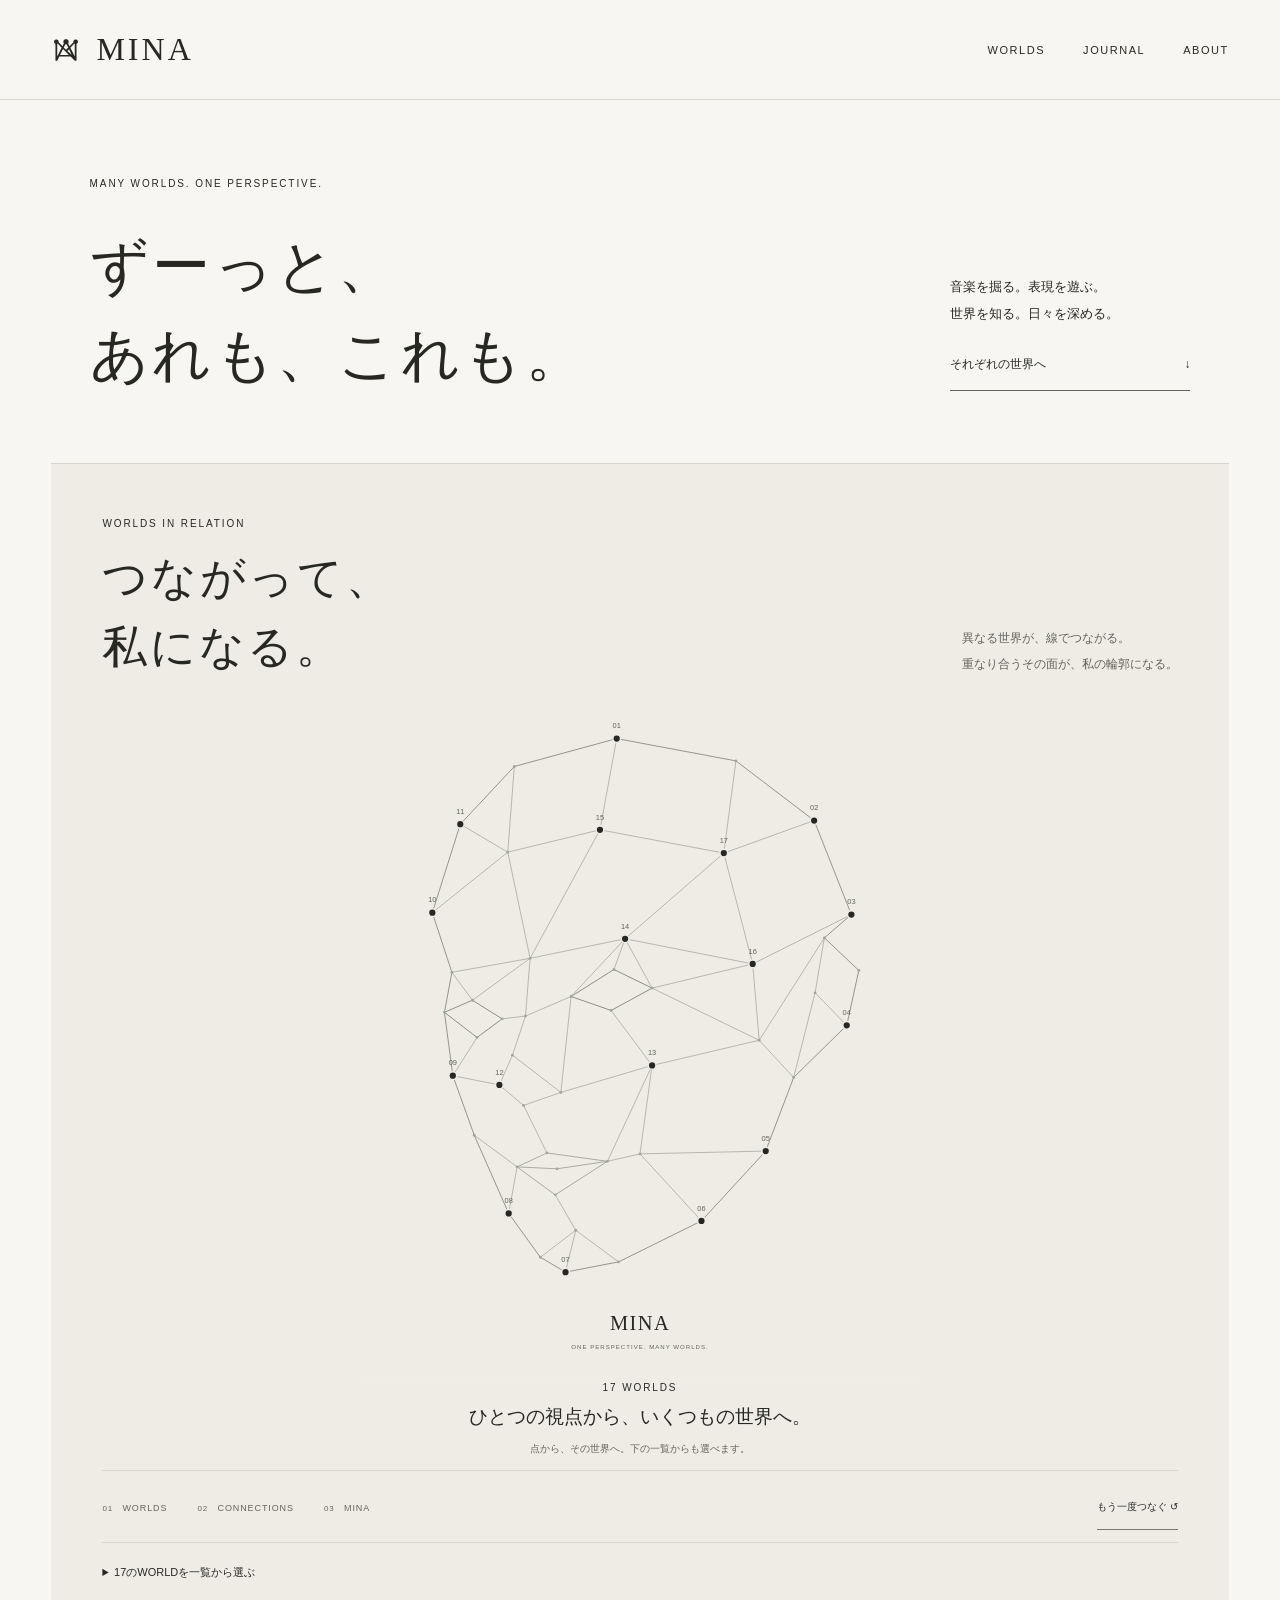
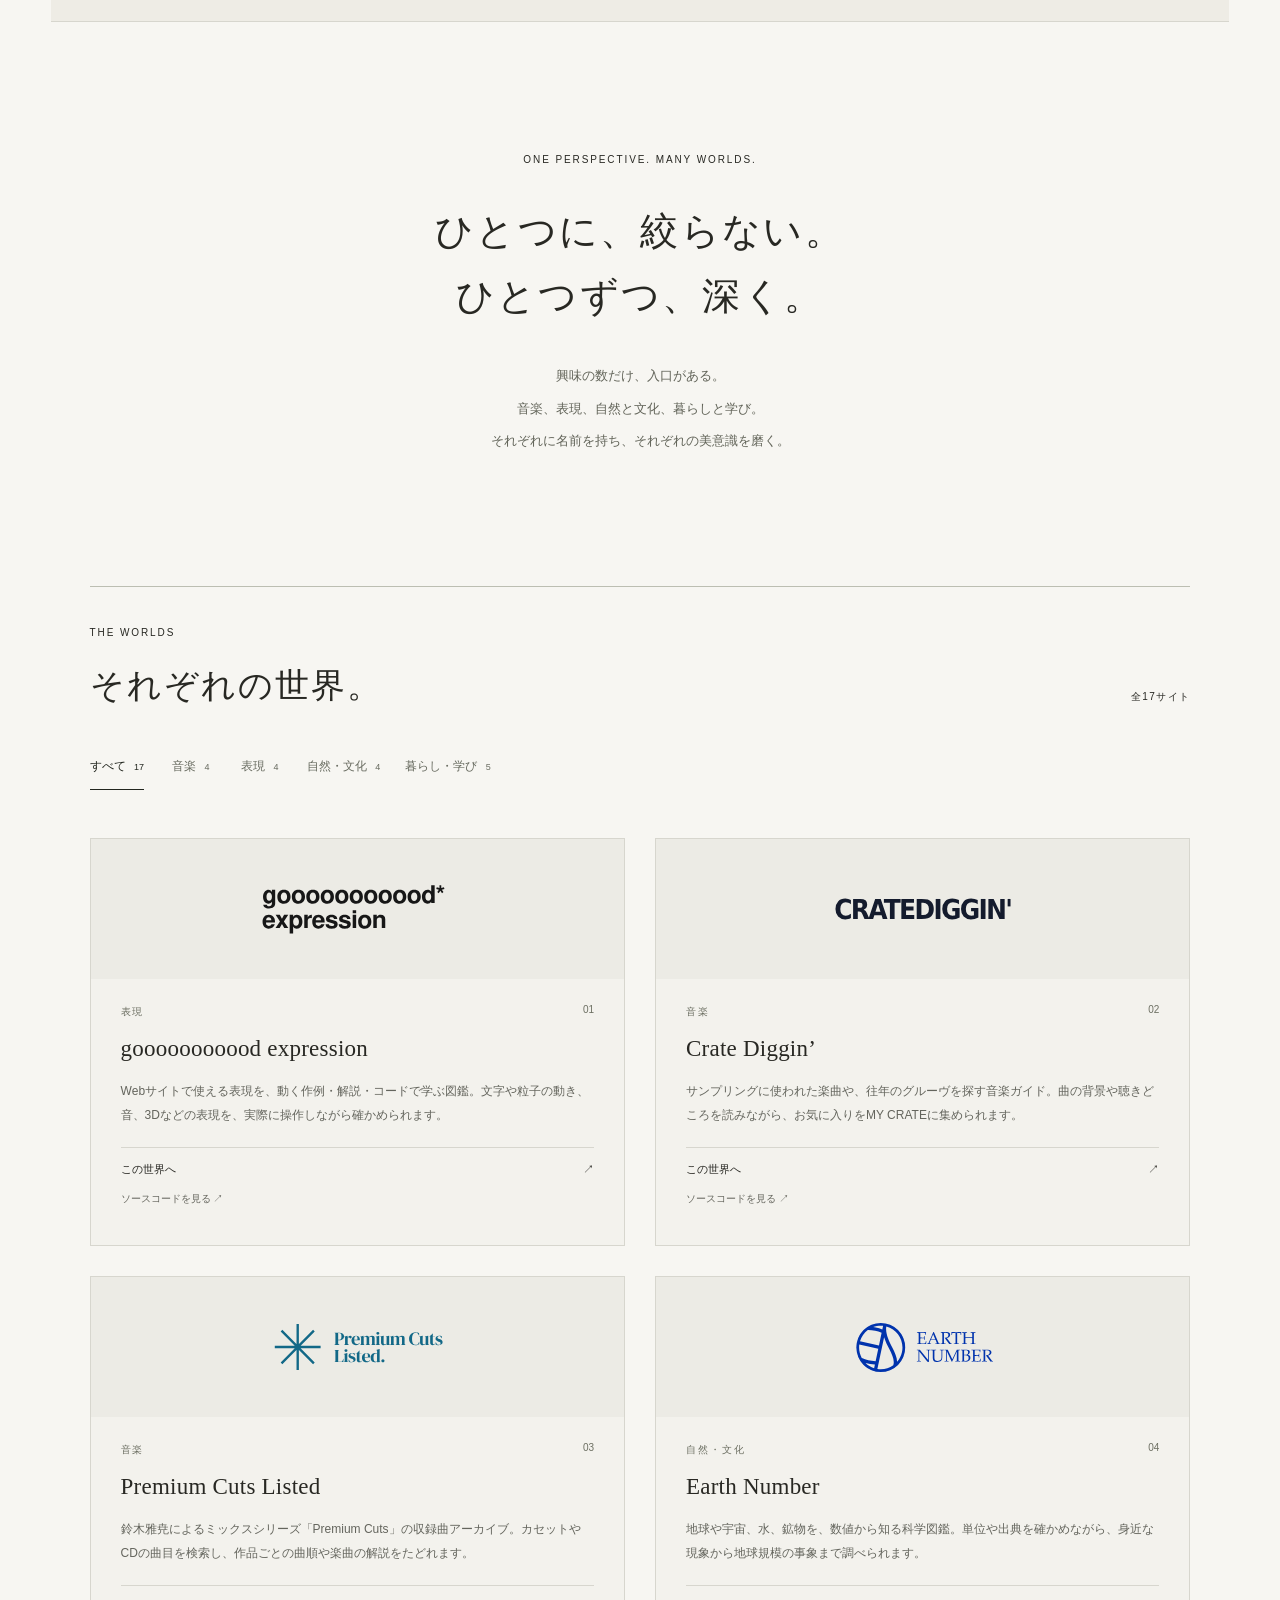
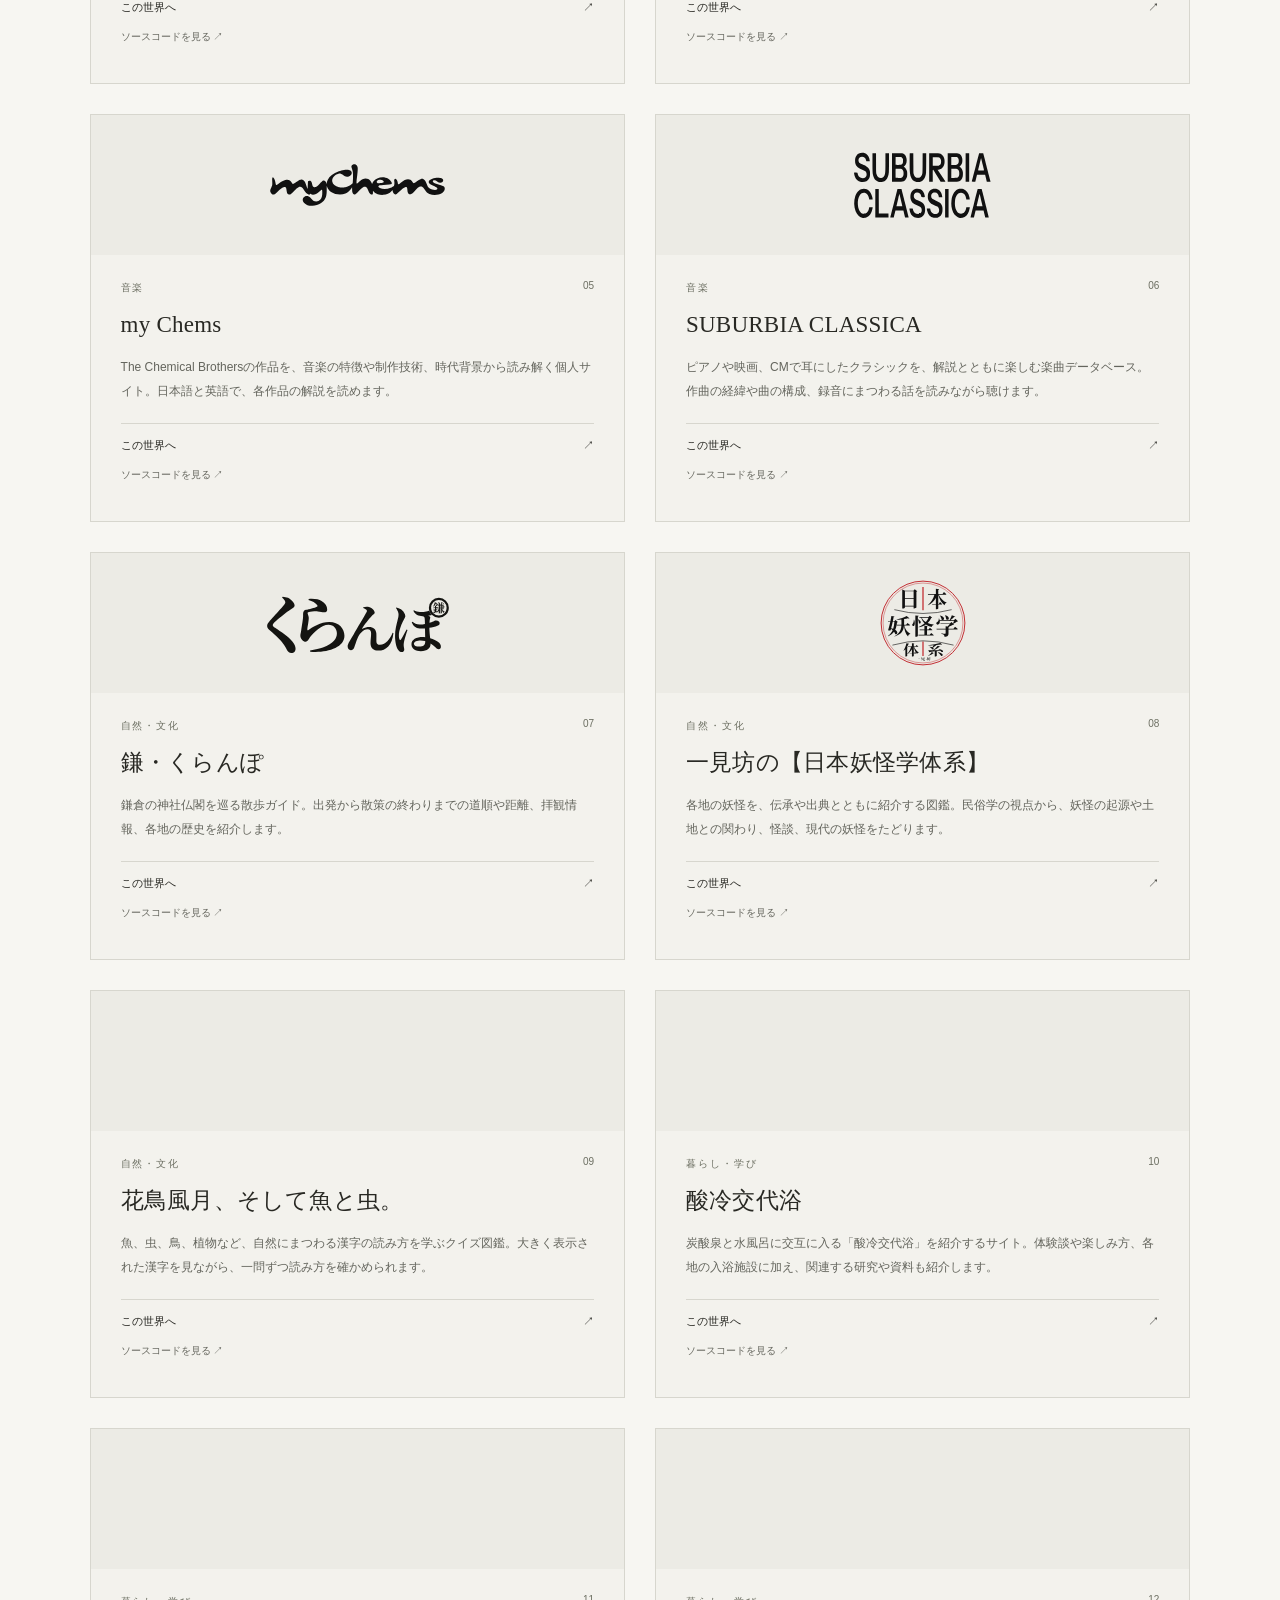
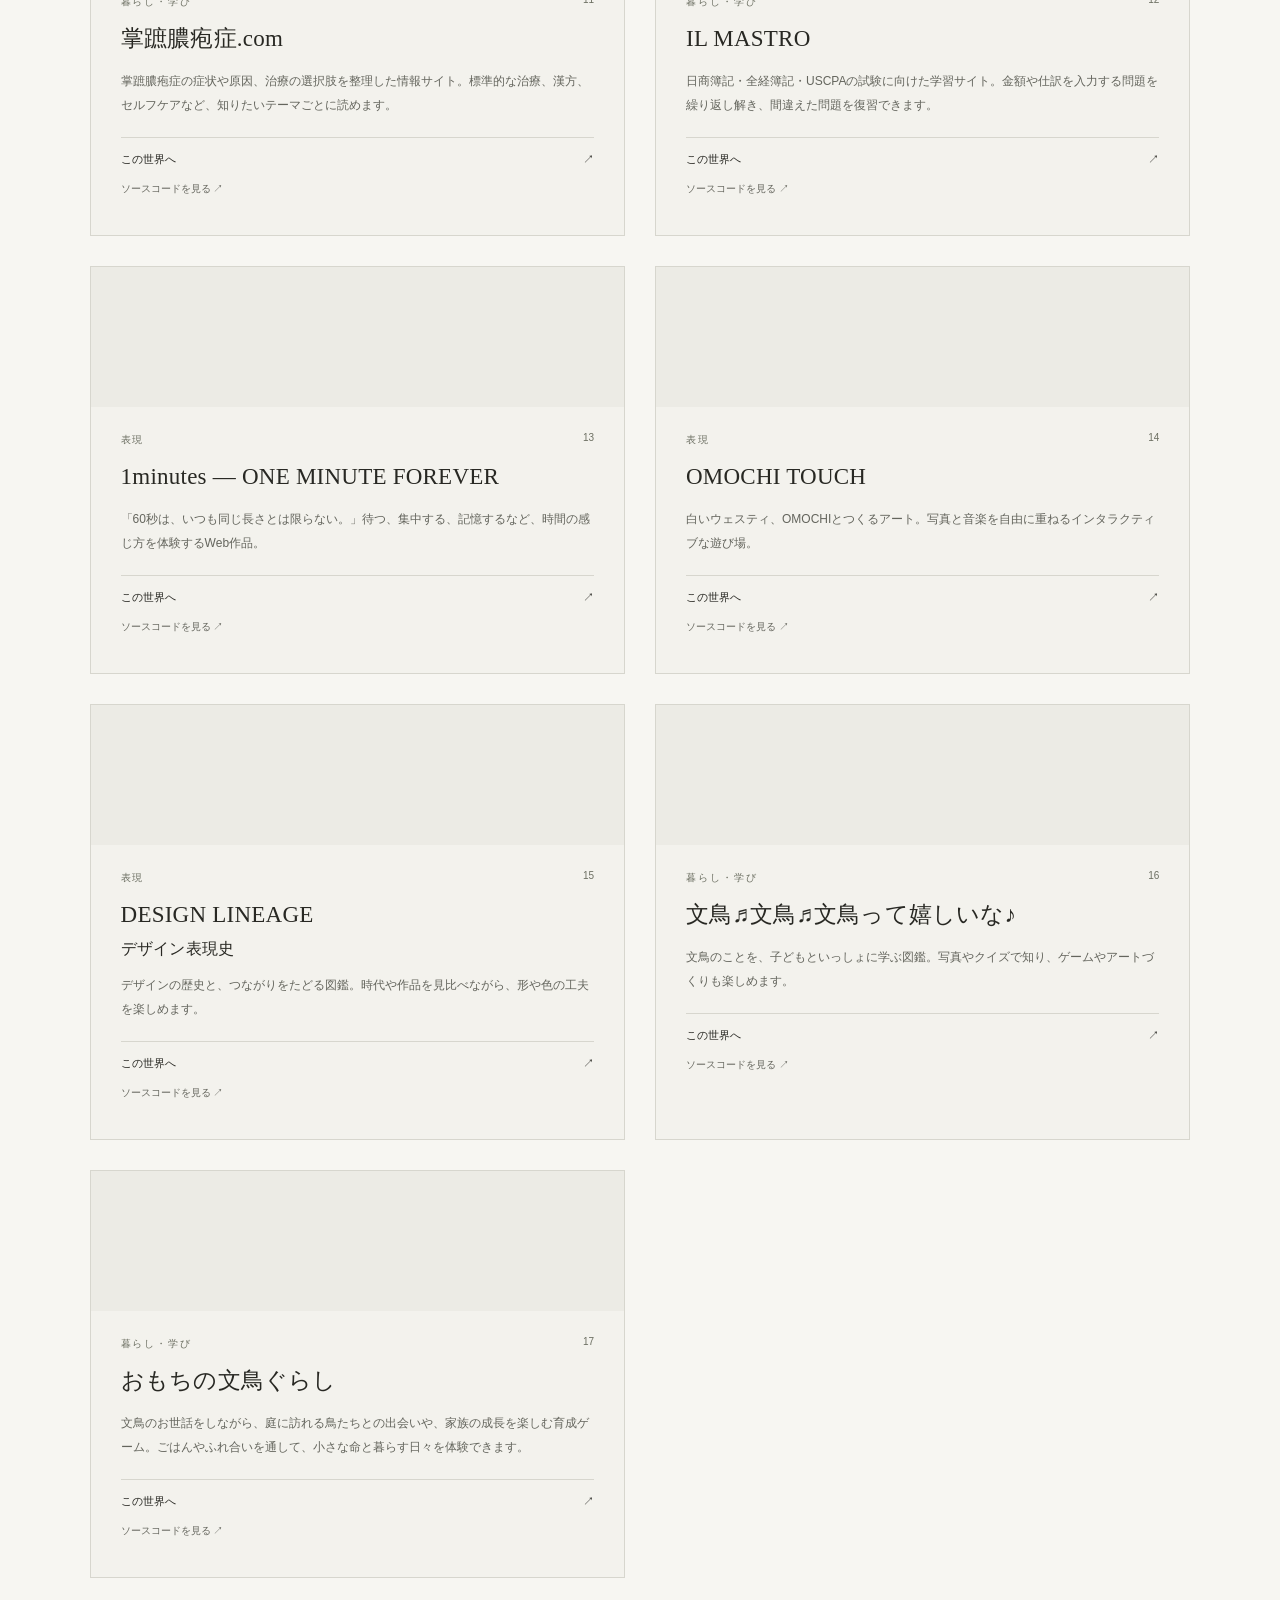
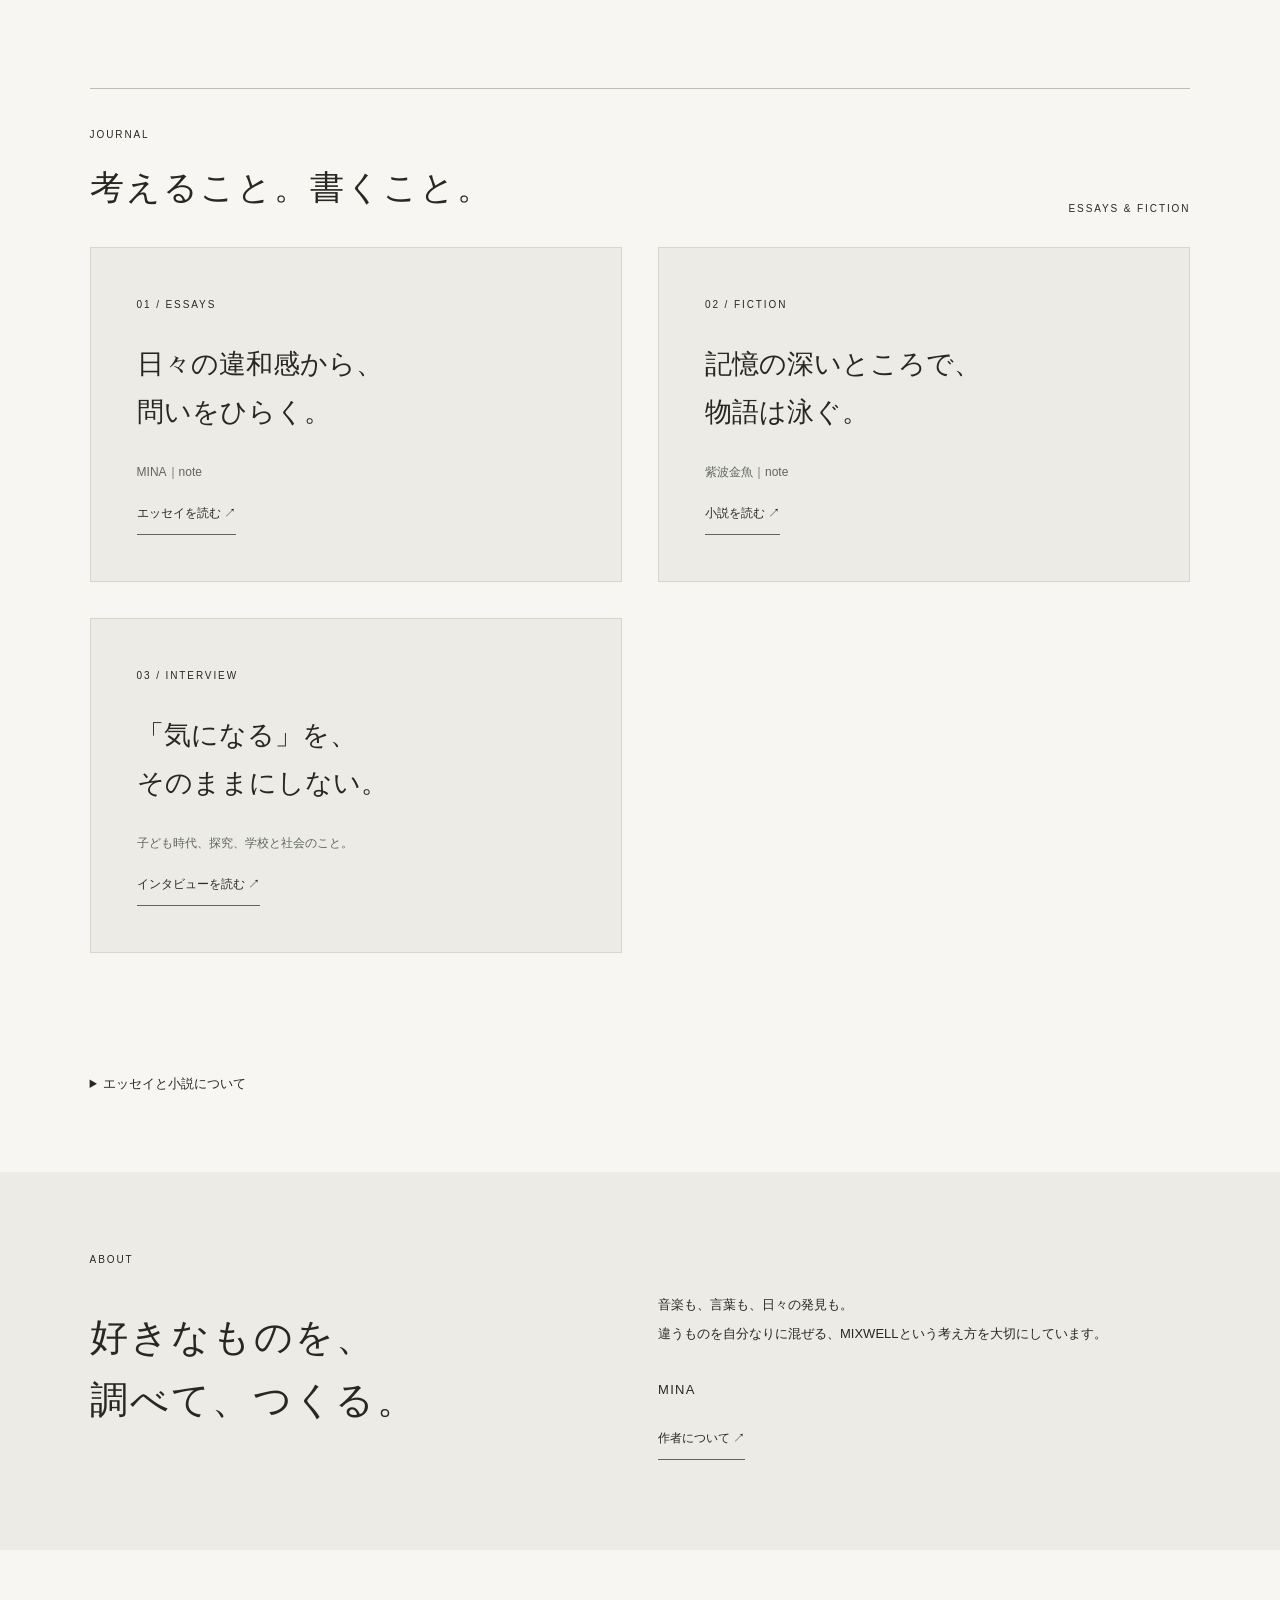
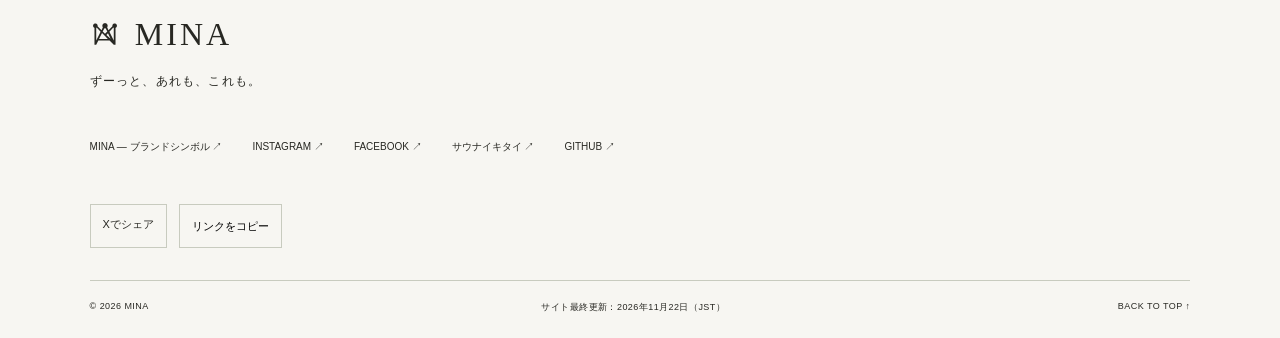
==== index.html @ 16827025 "Include seven project homepages in MINA’s root sitemap" ====
<!doctype html>
<html lang="ja">
<head>
<meta charset="utf-8"><meta http-equiv="Content-Security-Policy" content="default-src 'none'; script-src 'self'; style-src 'self'; img-src 'self'; manifest-src 'self'; connect-src 'none'; base-uri 'none'; form-action 'none'; object-src 'none'"><meta name="viewport" content="width=device-width,initial-scale=1,viewport-fit=cover">
<title>MINA — ずーっと、あれも、これも。</title>
<meta name="description" content="ずーっと、あれも、これも。MINAのWebプロジェクト集。音楽、表現、科学、民俗、暮らし。17のWebサイト、エッセイ、小説、サウナの記録やSNSを紹介します。">
<link rel="canonical" href="https://djnaoyaman.github.io/">
<meta property="og:type" content="website"><meta property="og:title" content="MINA — ずーっと、あれも、これも。"><meta property="og:description" content="MINAのWebプロジェクト集。音楽、表現、科学、民俗、暮らし。領域を越えて、全部やる。"><meta property="og:url" content="https://djnaoyaman.github.io/"><meta name="theme-color" content="#f7f6f2"><meta name="color-scheme" content="light"><meta name="application-name" content="MINA"><meta name="apple-mobile-web-app-title" content="MINA"><meta name="referrer" content="strict-origin-when-cross-origin">
<link rel="icon" href="/favicon.ico?v=20261031-crown" sizes="16x16 32x32 48x48 64x64"><link rel="icon" href="/favicon-32.png?v=20261031-crown" type="image/png" sizes="32x32"><link rel="icon" href="/favicon-48.png?v=20261031-crown" type="image/png" sizes="48x48"><link rel="icon" href="/favicon.svg?v=20261031-crown" type="image/svg+xml" sizes="any"><link rel="apple-touch-icon" sizes="180x180" href="/apple-touch-icon.png?v=20261031-crown"><link rel="mask-icon" href="/safari-pinned-tab.svg?v=20261031-crown" color="#282823"><link rel="manifest" href="/site.webmanifest?v=20261106-mina">
<meta name="robots" content="index,follow,max-image-preview:large"><meta name="author" content="MINA">
<meta property="og:site_name" content="MINA"><meta property="og:locale" content="ja_JP"><meta property="og:image" content="https://djnaoyaman.github.io/og-image.png?v=20261106-mina"><meta property="og:image:secure_url" content="https://djnaoyaman.github.io/og-image.png?v=20261106-mina"><meta property="og:image:type" content="image/png"><meta property="og:image:width" content="1200"><meta property="og:image:height" content="630"><meta property="og:image:alt" content="MINA — ずーっと、あれも、これも。">
<meta name="twitter:card" content="summary_large_image"><meta name="twitter:title" content="MINA — ずーっと、あれも、これも。"><meta name="twitter:description" content="MINAのWebプロジェクト集。音楽、表現、科学、民俗、暮らし。領域を越えて、全部やる。"><meta name="twitter:image" content="https://djnaoyaman.github.io/og-image.png?v=20261106-mina"><meta name="twitter:image:alt" content="MINA — ずーっと、あれも、これも。">
<link rel="alternate" type="text/markdown" href="/llms.txt" title="サイト概要とプロジェクト一覧"><link rel="sitemap" type="application/xml" href="/sitemap.xml">
<link rel="stylesheet" href="/maisons.css?v=20261114-game">
<script type="application/ld+json">{"@context":"https://schema.org","@graph":[{"@type":"WebSite","@id":"https://djnaoyaman.github.io/#website","name":"MINA","url":"https://djnaoyaman.github.io/","inLanguage":"ja","description":"ずーっと、あれも、これも。MINAのWebプロジェクト集。","author":{"@id":"https://djnaoyaman.github.io/#person"},"image":{"@type":"ImageObject","url":"https://djnaoyaman.github.io/og-image.png?v=20261106-mina","width":1200,"height":630}},{"@type":"Person","@id":"https://djnaoyaman.github.io/#person","name":"MINA","url":"https://djnaoyaman.github.io/profile.html"},{"@type":"CollectionPage","@id":"https://djnaoyaman.github.io/#collection","name":"MINA — Worlds","url":"https://djnaoyaman.github.io/","isPartOf":{"@id":"https://djnaoyaman.github.io/#website"},"mainEntity":{"@type":"ItemList","numberOfItems":17,"itemListElement":[{"@type":"ListItem","position":1,"item":{"@type":"WebSite","name":"gooooooooood expression","url":"https://djnaoyaman.github.io/gooooooooood_expression/","description":"Webサイトで使える表現を、動く作例・解説・コードで学ぶ図鑑。文字や粒子の動き、音、3Dなどの表現を、実際に操作しながら確かめられます。","inLanguage":"ja"}},{"@type":"ListItem","position":2,"item":{"@type":"WebSite","name":"Crate Diggin’","url":"https://djnaoyaman.github.io/cratediggin/","description":"サンプリングに使われた楽曲や、往年のグルーヴを探す音楽ガイド。曲の背景や聴きどころを読みながら、お気に入りをMY CRATEに集められます。","inLanguage":"ja"}},{"@type":"ListItem","position":3,"item":{"@type":"WebSite","name":"Premium Cuts Listed","url":"https://djnaoyaman.github.io/premiumcuts/","description":"鈴木雅尭によるミックスシリーズ「Premium Cuts」の収録曲アーカイブ。カセットやCDの曲目を検索し、作品ごとの曲順や楽曲の解説をたどれます。","inLanguage":"ja"}},{"@type":"ListItem","position":4,"item":{"@type":"WebSite","name":"Earth Number","url":"https://djnaoyaman.github.io/earthnumber/","description":"地球や宇宙、水、鉱物を、数値から知る科学図鑑。単位や出典を確かめながら、身近な現象から地球規模の事象まで調べられます。","inLanguage":"ja"}},{"@type":"ListItem","position":5,"item":{"@type":"WebSite","name":"my Chems","url":"https://djnaoyaman.github.io/chems/","description":"The Chemical Brothersの作品を、音楽の特徴や制作技術、時代背景から読み解く個人サイト。日本語と英語で、各作品の解説を読めます。","inLanguage":"ja"}},{"@type":"ListItem","position":6,"item":{"@type":"WebSite","name":"SUBURBIA CLASSICA","url":"https://djnaoyaman.github.io/suburbia-classica/","description":"ピアノや映画、CMで耳にしたクラシックを、解説とともに楽しむ楽曲データベース。作曲の経緯や曲の構成、録音にまつわる話を読みながら聴けます。","inLanguage":"ja"}},{"@type":"ListItem","position":7,"item":{"@type":"WebSite","name":"鎌・くらんぽ","url":"https://djnaoyaman.github.io/kuranpo/","description":"鎌倉の神社仏閣を巡る散歩ガイド。出発から散策の終わりまでの道順や距離、拝観情報、各地の歴史を紹介します。","inLanguage":"ja"}},{"@type":"ListItem","position":8,"item":{"@type":"WebSite","name":"一見坊の【日本妖怪学体系】","url":"https://djnaoyaman.github.io/youkai/","description":"各地の妖怪を、伝承や出典とともに紹介する図鑑。民俗学の視点から、妖怪の起源や土地との関わり、怪談、現代の妖怪をたどります。","inLanguage":"ja"}},{"@type":"ListItem","position":9,"item":{"@type":"WebSite","name":"花鳥風月、そして魚と虫。","url":"https://djnaoyaman.github.io/sakanamushi/","description":"魚、虫、鳥、植物など、自然にまつわる漢字の読み方を学ぶクイズ図鑑。大きく表示された漢字を見ながら、一問ずつ読み方を確かめられます。","inLanguage":"ja"}},{"@type":"ListItem","position":10,"item":{"@type":"WebSite","name":"酸冷交代浴","url":"https://djnaoyaman.github.io/sanreikotaiyoku/","description":"炭酸泉と水風呂に交互に入る「酸冷交代浴」を紹介するサイト。体験談や楽しみ方、各地の入浴施設に加え、関連する研究や資料も紹介します。","inLanguage":"ja"}},{"@type":"ListItem","position":11,"item":{"@type":"WebSite","name":"掌蹠膿疱症.com","url":"https://djnaoyaman.github.io/ppp/","description":"掌蹠膿疱症の症状や原因、治療の選択肢を整理した情報サイト。標準的な治療、漢方、セルフケアなど、知りたいテーマごとに読めます。","inLanguage":"ja"}},{"@type":"ListItem","position":12,"item":{"@type":"WebSite","name":"IL MASTRO","url":"https://djnaoyaman.github.io/bookkeeping/","description":"日商簿記・全経簿記・USCPAの試験に向けた学習サイト。金額や仕訳を入力する問題を繰り返し解き、間違えた問題を復習できます。","inLanguage":"ja"}},{"@type":"ListItem","position":13,"item":{"@type":"WebSite","name":"1minutes — ONE MINUTE FOREVER","url":"https://djnaoyaman.github.io/1minutes/","description":"「60秒は、いつも同じ長さとは限らない。」待つ、集中する、記憶するなど、時間の感じ方を体験するWeb作品。","inLanguage":"ja"}},{"@type":"ListItem","position":14,"item":{"@type":"WebSite","name":"OMOCHI TOUCH","url":"https://djnaoyaman.github.io/omochi-touch/","description":"白いウェスティ、OMOCHIとつくるアート。写真と音楽を自由に重ねるインタラクティブな遊び場。","inLanguage":"ja"}},{"@type":"ListItem","position":15,"item":{"@type":"WebSite","name":"DESIGN LINEAGE｜デザイン表現史","url":"https://djnaoyaman.github.io/design-lineage/","description":"デザインの歴史と、つながりをたどる図鑑。時代や作品を見比べながら、形や色の工夫を楽しめます。","inLanguage":"ja"}},{"@type":"ListItem","position":16,"item":{"@type":"WebSite","name":"文鳥♬文鳥♬文鳥って嬉しいな♪","url":"https://djnaoyaman.github.io/buncho-ureshi/","description":"文鳥のことを、子どもといっしょに学ぶ図鑑。写真やクイズで知り、ゲームやアートづくりも楽しめます。","inLanguage":"ja"}},{"@type":"ListItem","position":17,"item":{"@type":"WebSite","name":"おもちの文鳥ぐらし","url":"https://djnaoyaman.github.io/buncho-ureshi/game/","description":"文鳥のお世話をしながら、庭に訪れる鳥たちとの出会いや、家族の成長を楽しむ育成ゲーム。ごはんやふれ合いを通して、小さな命と暮らす日々を体験できます。","inLanguage":"ja"}}]}}]}</script>
<meta name="google-site-verification" content="bP9IfKOWjW_sS23M6XOGqAyUFjWM9HLlekyKwcxPkyY" />
<link rel="stylesheet" href="/author.css?v=20261031">
</head><body id="top" class="maisons-home"><a class="skip" href="#main">本文へスキップ</a><header><a class="wordmark" href="#top"><img class="brand-symbol" src="/assets-source/tab-mark.svg?v=20261031-crown" width="30" height="30" alt="" aria-hidden="true"><span>MINA</span></a><nav aria-label="メインナビゲーション"><a href="#worlds">WORLDS</a><a href="#writing">JOURNAL</a><a href="#about">ABOUT</a></nav></header><main id="main" tabindex="-1"><section class="intro"><p class="eyebrow">MANY WORLDS. ONE PERSPECTIVE.</p><div class="intro-row"><h1 id="catchcopy"><span>ずーっと、</span><br><span>あれも、これも。</span></h1><div class="intro-note"><p>音楽を掘る。表現を遊ぶ。<br>世界を知る。日々を深める。</p><a class="text-link" href="#worlds">それぞれの世界へ <span>↓</span></a></div></div></section><section class="world-atlas" id="world-atlas" aria-labelledby="world-atlas-title"><div class="world-atlas-heading"><div><p class="eyebrow">WORLDS IN RELATION</p><h2 id="world-atlas-title">つながって、<br>私になる。</h2></div><p class="world-atlas-story">異なる世界が、線でつながる。<br>重なり合うその面が、私の輪郭になる。</p></div><div class="world-stage"><svg xmlns="http://www.w3.org/2000/svg" viewBox="260 -105 600 735" width="720" height="880" class="world-map world-portrait" aria-label="17のWORLDが点と線でつながり、左斜めから見た人物の顔をかたちづくる図"><title>WORLDS IN RELATION — 点と線の顔構造案</title><rect x="260" y="-105" width="600" height="735" fill="#eeece5" /><g fill="none" stroke-linejoin="round" stroke-linecap="round" aria-hidden="true" class="world-edges"><path data-from="crown" data-to="crownL" d="M535,-55 L425,-25" stroke="#92958a" stroke-width="1.05" class="world-edge wire-outline" pathLength="1" data-worlds="0" /><path data-from="crown" data-to="crownR" d="M535,-55 L663,-31" stroke="#92958a" stroke-width="1.05" class="world-edge wire-outline" pathLength="1" data-worlds="0" /><path data-from="crownR" data-to="upperR" d="M663,-31 L747,33" stroke="#92958a" stroke-width="1.05" class="world-edge wire-outline" pathLength="1" data-worlds="1" /><path data-from="templeR" data-to="upperR" d="M787,134 L747,33" stroke="#92958a" stroke-width="1.05" class="world-edge wire-outline" pathLength="1" data-worlds="2,1" /><path data-from="earTop" data-to="templeR" d="M758,159 L787,134" stroke="#92958a" stroke-width="1.05" class="world-edge wire-outline" pathLength="1" data-worlds="2" /><path data-from="earBack" data-to="earTop" d="M795,194 L758,159" stroke="#92958a" stroke-width="1.05" class="world-edge wire-outline" pathLength="1" data-worlds="" /><path data-from="earBack" data-to="earMid" d="M795,194 L782,253" stroke="#92958a" stroke-width="1.05" class="world-edge wire-outline" pathLength="1" data-worlds="3" /><path data-from="earBase" data-to="earMid" d="M725,309 L782,253" stroke="#92958a" stroke-width="1.05" class="world-edge wire-outline" pathLength="1" data-worlds="3" /><path data-from="earBase" data-to="jawR" d="M725,309 L695,388" stroke="#92958a" stroke-width="1.05" class="world-edge wire-outline" pathLength="1" data-worlds="4" /><path data-from="jaw" data-to="jawR" d="M626,463 L695,388" stroke="#92958a" stroke-width="1.05" class="world-edge wire-outline" pathLength="1" data-worlds="5,4" /><path data-from="chinR" data-to="jaw" d="M537,507 L626,463" stroke="#92958a" stroke-width="1.05" class="world-edge wire-outline" pathLength="1" data-worlds="5" /><path data-from="chin" data-to="chinR" d="M480,518 L537,507" stroke="#92958a" stroke-width="1.05" class="world-edge wire-outline" pathLength="1" data-worlds="6" /><path data-from="chin" data-to="chinL" d="M480,518 L453,502" stroke="#92958a" stroke-width="1.05" class="world-edge wire-outline" pathLength="1" data-worlds="6" /><path data-from="chinL" data-to="jawL" d="M453,502 L419,455" stroke="#92958a" stroke-width="1.05" class="world-edge wire-outline" pathLength="1" data-worlds="7" /><path data-from="farLowCheek" data-to="jawL" d="M382,371 L419,455" stroke="#92958a" stroke-width="1.05" class="world-edge wire-outline" pathLength="1" data-worlds="7" /><path data-from="farCheek" data-to="farLowCheek" d="M359,307 L382,371" stroke="#92958a" stroke-width="1.05" class="world-edge wire-outline" pathLength="1" data-worlds="8" /><path data-from="farCheek" data-to="farOut" d="M359,307 L350,239" stroke="#92958a" stroke-width="1.05" class="world-edge wire-outline" pathLength="1" data-worlds="8" /><path data-from="browL" data-to="farOut" d="M358,196 L350,239" stroke="#92958a" stroke-width="1.05" class="world-edge wire-outline" pathLength="1" data-worlds="" /><path data-from="browL" data-to="templeL" d="M358,196 L337,132" stroke="#92958a" stroke-width="1.05" class="world-edge wire-outline" pathLength="1" data-worlds="9" /><path data-from="templeL" data-to="upperL" d="M337,132 L367,37" stroke="#92958a" stroke-width="1.05" class="world-edge wire-outline" pathLength="1" data-worlds="9,10" /><path data-from="crownL" data-to="upperL" d="M425,-25 L367,37" stroke="#92958a" stroke-width="1.05" class="world-edge wire-outline" pathLength="1" data-worlds="10" /><path data-from="foreL" data-to="upperL" d="M418,67 L367,37" stroke="#a5a89c" stroke-width="0.82" class="world-edge wire-structure" pathLength="1" data-worlds="10" /><path data-from="foreC" data-to="foreL" d="M517,43 L418,67" stroke="#a5a89c" stroke-width="0.82" class="world-edge wire-structure" pathLength="1" data-worlds="14" /><path data-from="crown" data-to="foreC" d="M535,-55 L517,43" stroke="#a5a89c" stroke-width="0.82" class="world-edge wire-structure" pathLength="1" data-worlds="0,14" /><path data-from="crownL" data-to="foreL" d="M425,-25 L418,67" stroke="#a5a89c" stroke-width="0.82" class="world-edge wire-structure" pathLength="1" data-worlds="" /><path data-from="foreL" data-to="templeL" d="M418,67 L337,132" stroke="#a5a89c" stroke-width="0.82" class="world-edge wire-structure" pathLength="1" data-worlds="9" /><path data-from="foreC" data-to="foreR" d="M517,43 L650,68" stroke="#a5a89c" stroke-width="0.82" class="world-edge wire-structure" pathLength="1" data-worlds="14,16" /><path data-from="foreR" data-to="upperR" d="M650,68 L747,33" stroke="#a5a89c" stroke-width="0.82" class="world-edge wire-structure" pathLength="1" data-worlds="1,16" /><path data-from="crownR" data-to="foreR" d="M663,-31 L650,68" stroke="#a5a89c" stroke-width="0.82" class="world-edge wire-structure" pathLength="1" data-worlds="16" /><path data-from="browC" data-to="foreL" d="M442,181 L418,67" stroke="#a5a89c" stroke-width="0.82" class="world-edge wire-structure" pathLength="1" data-worlds="" /><path data-from="browC" data-to="foreC" d="M442,181 L517,43" stroke="#a5a89c" stroke-width="0.82" class="world-edge wire-structure" pathLength="1" data-worlds="14" /><path data-from="browR" data-to="foreR" d="M544,160 L650,68" stroke="#a5a89c" stroke-width="0.82" class="world-edge wire-structure" pathLength="1" data-worlds="13,16" /><path data-from="browC" data-to="browR" d="M442,181 L544,160" stroke="#a5a89c" stroke-width="0.82" class="world-edge wire-structure" pathLength="1" data-worlds="13" /><path data-from="browC" data-to="browL" d="M442,181 L358,196" stroke="#a5a89c" stroke-width="0.82" class="world-edge wire-structure" pathLength="1" data-worlds="" /><path data-from="foreR" data-to="temple" d="M650,68 L681,187" stroke="#a5a89c" stroke-width="0.82" class="world-edge wire-structure" pathLength="1" data-worlds="15,16" /><path data-from="temple" data-to="templeR" d="M681,187 L787,134" stroke="#a5a89c" stroke-width="0.82" class="world-edge wire-structure" pathLength="1" data-worlds="2,15" /><path data-from="browR" data-to="temple" d="M544,160 L681,187" stroke="#a5a89c" stroke-width="0.82" class="world-edge wire-structure" pathLength="1" data-worlds="13,15" /><path data-from="browR" data-to="nearOut" d="M544,160 L573,213" stroke="#a5a89c" stroke-width="0.82" class="world-edge wire-structure" pathLength="1" data-worlds="13" /><path data-from="farOut" data-to="farTop" d="M350,239 L380,226" stroke="#858a7d" stroke-width="1.0" class="world-edge wire-orbit" pathLength="1" data-worlds="" /><path data-from="farIn" data-to="farTop" d="M412,246 L380,226" stroke="#858a7d" stroke-width="1.0" class="world-edge wire-orbit" pathLength="1" data-worlds="" /><path data-from="farIn" data-to="farLow" d="M412,246 L385,266" stroke="#858a7d" stroke-width="1.0" class="world-edge wire-orbit" pathLength="1" data-worlds="" /><path data-from="farLow" data-to="farOut" d="M385,266 L350,239" stroke="#858a7d" stroke-width="1.0" class="world-edge wire-orbit" pathLength="1" data-worlds="" /><path data-from="nearIn" data-to="nearTop" d="M486,222 L532,193" stroke="#858a7d" stroke-width="1.0" class="world-edge wire-orbit" pathLength="1" data-worlds="" /><path data-from="nearOut" data-to="nearTop" d="M573,213 L532,193" stroke="#858a7d" stroke-width="1.0" class="world-edge wire-orbit" pathLength="1" data-worlds="" /><path data-from="nearLow" data-to="nearOut" d="M529,237 L573,213" stroke="#858a7d" stroke-width="1.0" class="world-edge wire-orbit" pathLength="1" data-worlds="" /><path data-from="nearIn" data-to="nearLow" d="M486,222 L529,237" stroke="#858a7d" stroke-width="1.0" class="world-edge wire-orbit" pathLength="1" data-worlds="" /><path data-from="browL" data-to="farTop" d="M358,196 L380,226" stroke="#a5a89c" stroke-width="0.82" class="world-edge wire-structure" pathLength="1" data-worlds="" /><path data-from="browC" data-to="farTop" d="M442,181 L380,226" stroke="#a5a89c" stroke-width="0.82" class="world-edge wire-structure" pathLength="1" data-worlds="" /><path data-from="bridge" data-to="browC" d="M437,243 L442,181" stroke="#a5a89c" stroke-width="0.82" class="world-edge wire-structure" pathLength="1" data-worlds="" /><path data-from="bridge" data-to="nearIn" d="M437,243 L486,222" stroke="#a5a89c" stroke-width="0.82" class="world-edge wire-structure" pathLength="1" data-worlds="" /><path data-from="browR" data-to="nearIn" d="M544,160 L486,222" stroke="#a5a89c" stroke-width="0.82" class="world-edge wire-structure" pathLength="1" data-worlds="13" /><path data-from="browR" data-to="nearTop" d="M544,160 L532,193" stroke="#a5a89c" stroke-width="0.82" class="world-edge wire-structure" pathLength="1" data-worlds="13" /><path data-from="bridge" data-to="farIn" d="M437,243 L412,246" stroke="#a5a89c" stroke-width="0.82" class="world-edge wire-structure" pathLength="1" data-worlds="" /><path data-from="bridge" data-to="noseMid" d="M437,243 L423,285" stroke="#a5a89c" stroke-width="0.82" class="world-edge wire-structure" pathLength="1" data-worlds="" /><path data-from="noseMid" data-to="noseTip" d="M423,285 L409,317" stroke="#a5a89c" stroke-width="0.82" class="world-edge wire-structure" pathLength="1" data-worlds="11" /><path data-from="noseBase" data-to="noseTip" d="M435,339 L409,317" stroke="#a5a89c" stroke-width="0.82" class="world-edge wire-structure" pathLength="1" data-worlds="11" /><path data-from="noseBase" data-to="noseWing" d="M435,339 L475,325" stroke="#a5a89c" stroke-width="0.82" class="world-edge wire-structure" pathLength="1" data-worlds="" /><path data-from="nearIn" data-to="noseWing" d="M486,222 L475,325" stroke="#a5a89c" stroke-width="0.82" class="world-edge wire-structure" pathLength="1" data-worlds="" /><path data-from="noseMid" data-to="noseWing" d="M423,285 L475,325" stroke="#a5a89c" stroke-width="0.82" class="world-edge wire-structure" pathLength="1" data-worlds="" /><path data-from="farLowCheek" data-to="mouthFar" d="M382,371 L428,405" stroke="#a5a89c" stroke-width="0.82" class="world-edge wire-structure" pathLength="1" data-worlds="" /><path data-from="jawL" data-to="mouthFar" d="M419,455 L428,405" stroke="#a5a89c" stroke-width="0.82" class="world-edge wire-structure" pathLength="1" data-worlds="7" /><path data-from="farCheek" data-to="farLow" d="M359,307 L385,266" stroke="#a5a89c" stroke-width="0.82" class="world-edge wire-structure" pathLength="1" data-worlds="8" /><path data-from="farCheek" data-to="noseTip" d="M359,307 L409,317" stroke="#a5a89c" stroke-width="0.82" class="world-edge wire-structure" pathLength="1" data-worlds="8,11" /><path data-from="cheek" data-to="nearLow" d="M573,296 L529,237" stroke="#a5a89c" stroke-width="0.82" class="world-edge wire-structure" pathLength="1" data-worlds="12" /><path data-from="cheek" data-to="cheekOuter" d="M573,296 L688,269" stroke="#a5a89c" stroke-width="0.82" class="world-edge wire-structure" pathLength="1" data-worlds="12" /><path data-from="cheekOuter" data-to="temple" d="M688,269 L681,187" stroke="#a5a89c" stroke-width="0.82" class="world-edge wire-structure" pathLength="1" data-worlds="15" /><path data-from="nearOut" data-to="temple" d="M573,213 L681,187" stroke="#a5a89c" stroke-width="0.82" class="world-edge wire-structure" pathLength="1" data-worlds="15" /><path data-from="cheekOuter" data-to="nearOut" d="M688,269 L573,213" stroke="#a5a89c" stroke-width="0.82" class="world-edge wire-structure" pathLength="1" data-worlds="" /><path data-from="cheekOuter" data-to="earTop" d="M688,269 L758,159" stroke="#a5a89c" stroke-width="0.82" class="world-edge wire-structure" pathLength="1" data-worlds="" /><path data-from="cheekOuter" data-to="earBase" d="M688,269 L725,309" stroke="#a5a89c" stroke-width="0.82" class="world-edge wire-structure" pathLength="1" data-worlds="" /><path data-from="cheekLow" data-to="jawR" d="M560,391 L695,388" stroke="#a5a89c" stroke-width="0.82" class="world-edge wire-structure" pathLength="1" data-worlds="4" /><path data-from="cheek" data-to="cheekLow" d="M573,296 L560,391" stroke="#a5a89c" stroke-width="0.82" class="world-edge wire-structure" pathLength="1" data-worlds="12" /><path data-from="cheek" data-to="noseWing" d="M573,296 L475,325" stroke="#a5a89c" stroke-width="0.82" class="world-edge wire-structure" pathLength="1" data-worlds="12" /><path data-from="cheek" data-to="mouthNear" d="M573,296 L525,399" stroke="#a5a89c" stroke-width="0.82" class="world-edge wire-structure" pathLength="1" data-worlds="12" /><path data-from="mouthUp" data-to="noseBase" d="M460,390 L435,339" stroke="#a5a89c" stroke-width="0.82" class="world-edge wire-structure" pathLength="1" data-worlds="" /><path data-from="mouthFar" data-to="mouthUp" d="M428,405 L460,390" stroke="#969b8d" stroke-width="0.85" class="world-edge wire-mouth" pathLength="1" data-worlds="" /><path data-from="mouthNear" data-to="mouthUp" d="M525,399 L460,390" stroke="#969b8d" stroke-width="0.85" class="world-edge wire-mouth" pathLength="1" data-worlds="" /><path data-from="mouthMid" data-to="mouthNear" d="M471,407 L525,399" stroke="#969b8d" stroke-width="0.85" class="world-edge wire-mouth" pathLength="1" data-worlds="" /><path data-from="mouthFar" data-to="mouthMid" d="M428,405 L471,407" stroke="#969b8d" stroke-width="0.85" class="world-edge wire-mouth" pathLength="1" data-worlds="" /><path data-from="mouthFar" data-to="mouthLow" d="M428,405 L469,435" stroke="#969b8d" stroke-width="0.85" class="world-edge wire-mouth" pathLength="1" data-worlds="" /><path data-from="mouthLow" data-to="mouthNear" d="M469,435 L525,399" stroke="#969b8d" stroke-width="0.85" class="world-edge wire-mouth" pathLength="1" data-worlds="" /><path data-from="chinL" data-to="chinPlane" d="M453,502 L491,473" stroke="#a5a89c" stroke-width="0.82" class="world-edge wire-structure" pathLength="1" data-worlds="" /><path data-from="chinPlane" data-to="mouthLow" d="M491,473 L469,435" stroke="#a5a89c" stroke-width="0.82" class="world-edge wire-structure" pathLength="1" data-worlds="" /><path data-from="cheekLow" data-to="mouthNear" d="M560,391 L525,399" stroke="#a5a89c" stroke-width="0.82" class="world-edge wire-structure" pathLength="1" data-worlds="" /><path data-from="cheekLow" data-to="jaw" d="M560,391 L626,463" stroke="#a5a89c" stroke-width="0.82" class="world-edge wire-structure" pathLength="1" data-worlds="5" /><path data-from="chinPlane" data-to="chinR" d="M491,473 L537,507" stroke="#a5a89c" stroke-width="0.82" class="world-edge wire-structure" pathLength="1" data-worlds="" /><path data-from="chin" data-to="chinPlane" d="M480,518 L491,473" stroke="#a5a89c" stroke-width="0.82" class="world-edge wire-structure" pathLength="1" data-worlds="6" /><path data-from="earInner" data-to="earTop" d="M748,218 L758,159" stroke="#a5a89c" stroke-width="0.82" class="world-edge wire-structure" pathLength="1" data-worlds="" /><path data-from="earInner" data-to="earMid" d="M748,218 L782,253" stroke="#a5a89c" stroke-width="0.82" class="world-edge wire-structure" pathLength="1" data-worlds="3" /><path data-from="earBase" data-to="earInner" d="M725,309 L748,218" stroke="#a5a89c" stroke-width="0.82" class="world-edge wire-structure" pathLength="1" data-worlds="" /></g><g fill="#a0a598" aria-hidden="true" class="world-support-points"><circle cx="425" cy="-25" r="1.5" /><circle cx="663" cy="-31" r="1.5" /><circle cx="418" cy="67" r="1.5" /><circle cx="442" cy="181" r="1.5" /><circle cx="358" cy="196" r="1.5" /><circle cx="350" cy="239" r="1.5" /><circle cx="380" cy="226" r="1.5" /><circle cx="412" cy="246" r="1.5" /><circle cx="385" cy="266" r="1.5" /><circle cx="486" cy="222" r="1.5" /><circle cx="532" cy="193" r="1.5" /><circle cx="573" cy="213" r="1.5" /><circle cx="529" cy="237" r="1.5" /><circle cx="437" cy="243" r="1.5" /><circle cx="423" cy="285" r="1.5" /><circle cx="435" cy="339" r="1.5" /><circle cx="475" cy="325" r="1.5" /><circle cx="382" cy="371" r="1.5" /><circle cx="688" cy="269" r="1.5" /><circle cx="560" cy="391" r="1.5" /><circle cx="758" cy="159" r="1.5" /><circle cx="795" cy="194" r="1.5" /><circle cx="725" cy="309" r="1.5" /><circle cx="748" cy="218" r="1.5" /><circle cx="428" cy="405" r="1.5" /><circle cx="460" cy="390" r="1.5" /><circle cx="471" cy="407" r="1.5" /><circle cx="525" cy="399" r="1.5" /><circle cx="469" cy="435" r="1.5" /><circle cx="453" cy="502" r="1.5" /><circle cx="537" cy="507" r="1.5" /><circle cx="491" cy="473" r="1.5" /></g><a class="world-node" href="/gooooooooood_expression/" aria-label="gooooooooood expressionを訪れる" data-index="0"><title>gooooooooood expression</title><circle class="world-halo" cx="535" cy="-55" r="14" /><circle class="world-hit" cx="535" cy="-55" r="30" /><circle cx="535" cy="-55" r="4.2" fill="#282823" stroke="#eeece5" stroke-width="1.7" class="world-point" /><text x="535" y="-66" text-anchor="middle" font-family="Arial,sans-serif" font-size="8" fill="#62675d" class="world-number" aria-hidden="true">01</text></a><a class="world-node" href="/cratediggin/" aria-label="Crate Diggin’を訪れる" data-index="1"><title>Crate Diggin’</title><circle class="world-halo" cx="747" cy="33" r="14" /><circle class="world-hit" cx="747" cy="33" r="30" /><circle cx="747" cy="33" r="4.2" fill="#282823" stroke="#eeece5" stroke-width="1.7" class="world-point" /><text x="747" y="22" text-anchor="middle" font-family="Arial,sans-serif" font-size="8" fill="#62675d" class="world-number" aria-hidden="true">02</text></a><a class="world-node" href="/premiumcuts/" aria-label="Premium Cuts Listedを訪れる" data-index="2"><title>Premium Cuts Listed</title><circle class="world-halo" cx="787" cy="134" r="14" /><circle class="world-hit" cx="787" cy="134" r="30" /><circle cx="787" cy="134" r="4.2" fill="#282823" stroke="#eeece5" stroke-width="1.7" class="world-point" /><text x="787" y="123" text-anchor="middle" font-family="Arial,sans-serif" font-size="8" fill="#62675d" class="world-number" aria-hidden="true">03</text></a><a class="world-node" href="/earthnumber/" aria-label="Earth Numberを訪れる" data-index="3"><title>Earth Number</title><circle class="world-halo" cx="782" cy="253" r="14" /><circle class="world-hit" cx="782" cy="253" r="30" /><circle cx="782" cy="253" r="4.2" fill="#282823" stroke="#eeece5" stroke-width="1.7" class="world-point" /><text x="782" y="242" text-anchor="middle" font-family="Arial,sans-serif" font-size="8" fill="#62675d" class="world-number" aria-hidden="true">04</text></a><a class="world-node" href="/chems/" aria-label="my Chemsを訪れる" data-index="4"><title>my Chems</title><circle class="world-halo" cx="695" cy="388" r="14" /><circle class="world-hit" cx="695" cy="388" r="30" /><circle cx="695" cy="388" r="4.2" fill="#282823" stroke="#eeece5" stroke-width="1.7" class="world-point" /><text x="695" y="377" text-anchor="middle" font-family="Arial,sans-serif" font-size="8" fill="#62675d" class="world-number" aria-hidden="true">05</text></a><a class="world-node" href="/suburbia-classica/" aria-label="SUBURBIA CLASSICAを訪れる" data-index="5"><title>SUBURBIA CLASSICA</title><circle class="world-halo" cx="626" cy="463" r="14" /><circle class="world-hit" cx="626" cy="463" r="30" /><circle cx="626" cy="463" r="4.2" fill="#282823" stroke="#eeece5" stroke-width="1.7" class="world-point" /><text x="626" y="452" text-anchor="middle" font-family="Arial,sans-serif" font-size="8" fill="#62675d" class="world-number" aria-hidden="true">06</text></a><a class="world-node" href="/kuranpo/" aria-label="鎌・くらんぽを訪れる" data-index="6"><title>鎌・くらんぽ</title><circle class="world-halo" cx="480" cy="518" r="14" /><circle class="world-hit" cx="480" cy="518" r="30" /><circle cx="480" cy="518" r="4.2" fill="#282823" stroke="#eeece5" stroke-width="1.7" class="world-point" /><text x="480" y="507" text-anchor="middle" font-family="Arial,sans-serif" font-size="8" fill="#62675d" class="world-number" aria-hidden="true">07</text></a><a class="world-node" href="/youkai/" aria-label="一見坊の【日本妖怪学体系】を訪れる" data-index="7"><title>一見坊の【日本妖怪学体系】</title><circle class="world-halo" cx="419" cy="455" r="14" /><circle class="world-hit" cx="419" cy="455" r="30" /><circle cx="419" cy="455" r="4.2" fill="#282823" stroke="#eeece5" stroke-width="1.7" class="world-point" /><text x="419" y="444" text-anchor="middle" font-family="Arial,sans-serif" font-size="8" fill="#62675d" class="world-number" aria-hidden="true">08</text></a><a class="world-node" href="/sakanamushi/" aria-label="花鳥風月、そして魚と虫。を訪れる" data-index="8"><title>花鳥風月、そして魚と虫。</title><circle class="world-halo" cx="359" cy="307" r="14" /><circle class="world-hit" cx="359" cy="307" r="30" /><circle cx="359" cy="307" r="4.2" fill="#282823" stroke="#eeece5" stroke-width="1.7" class="world-point" /><text x="359" y="296" text-anchor="middle" font-family="Arial,sans-serif" font-size="8" fill="#62675d" class="world-number" aria-hidden="true">09</text></a><a class="world-node" href="/sanreikotaiyoku/" aria-label="酸冷交代浴を訪れる" data-index="9"><title>酸冷交代浴</title><circle class="world-halo" cx="337" cy="132" r="14" /><circle class="world-hit" cx="337" cy="132" r="30" /><circle cx="337" cy="132" r="4.2" fill="#282823" stroke="#eeece5" stroke-width="1.7" class="world-point" /><text x="337" y="121" text-anchor="middle" font-family="Arial,sans-serif" font-size="8" fill="#62675d" class="world-number" aria-hidden="true">10</text></a><a class="world-node" href="/ppp/" aria-label="掌蹠膿疱症.comを訪れる" data-index="10"><title>掌蹠膿疱症.com</title><circle class="world-halo" cx="367" cy="37" r="14" /><circle class="world-hit" cx="367" cy="37" r="30" /><circle cx="367" cy="37" r="4.2" fill="#282823" stroke="#eeece5" stroke-width="1.7" class="world-point" /><text x="367" y="26" text-anchor="middle" font-family="Arial,sans-serif" font-size="8" fill="#62675d" class="world-number" aria-hidden="true">11</text></a><a class="world-node" href="/bookkeeping/" aria-label="IL MASTROを訪れる" data-index="11"><title>IL MASTRO</title><circle class="world-halo" cx="409" cy="317" r="14" /><circle class="world-hit" cx="409" cy="317" r="30" /><circle cx="409" cy="317" r="4.2" fill="#282823" stroke="#eeece5" stroke-width="1.7" class="world-point" /><text x="409" y="306" text-anchor="middle" font-family="Arial,sans-serif" font-size="8" fill="#62675d" class="world-number" aria-hidden="true">12</text></a><a class="world-node" href="/1minutes/" aria-label="1minutes — ONE MINUTE FOREVERを訪れる" data-index="12"><title>1minutes — ONE MINUTE FOREVER</title><circle class="world-halo" cx="573" cy="296" r="14" /><circle class="world-hit" cx="573" cy="296" r="30" /><circle cx="573" cy="296" r="4.2" fill="#282823" stroke="#eeece5" stroke-width="1.7" class="world-point" /><text x="573" y="285" text-anchor="middle" font-family="Arial,sans-serif" font-size="8" fill="#62675d" class="world-number" aria-hidden="true">13</text></a><a class="world-node" href="/omochi-touch/" aria-label="OMOCHI TOUCHを訪れる" data-index="13"><title>OMOCHI TOUCH</title><circle class="world-halo" cx="544" cy="160" r="14" /><circle class="world-hit" cx="544" cy="160" r="30" /><circle cx="544" cy="160" r="4.2" fill="#282823" stroke="#eeece5" stroke-width="1.7" class="world-point" /><text x="544" y="149" text-anchor="middle" font-family="Arial,sans-serif" font-size="8" fill="#62675d" class="world-number" aria-hidden="true">14</text></a><a class="world-node" href="/design-lineage/" aria-label="DESIGN LINEAGE｜デザイン表現史を訪れる" data-index="14"><title>DESIGN LINEAGE｜デザイン表現史</title><circle class="world-halo" cx="517" cy="43" r="14" /><circle class="world-hit" cx="517" cy="43" r="30" /><circle class="world-point" cx="517" cy="43" r="4.2" fill="#282823" stroke="#eeece5" stroke-width="1.7" /><text x="517" y="32" text-anchor="middle" font-family="Arial,sans-serif" font-size="8" fill="#62675d" class="world-number" aria-hidden="true">15</text></a><a class="world-node" href="/buncho-ureshi/" aria-label="文鳥♬文鳥♬文鳥って嬉しいな♪を訪れる" data-index="15"><title>文鳥♬文鳥♬文鳥って嬉しいな♪</title><circle class="world-halo" cx="681" cy="187" r="14" /><circle class="world-hit" cx="681" cy="187" r="30" /><circle class="world-point" cx="681" cy="187" r="4.2" fill="#282823" stroke="#eeece5" stroke-width="1.7" /><text x="681" y="176" text-anchor="middle" font-family="Arial,sans-serif" font-size="8" fill="#62675d" class="world-number" aria-hidden="true">16</text></a><a class="world-node" href="/buncho-ureshi/game/" aria-label="おもちの文鳥ぐらしを訪れる" data-index="16"><title>おもちの文鳥ぐらし</title><circle class="world-halo" cx="650" cy="68" r="14" /><circle class="world-hit" cx="650" cy="68" r="30" /><circle class="world-point" cx="650" cy="68" r="4.2" fill="#282823" stroke="#eeece5" stroke-width="1.7" /><text x="650" y="57" text-anchor="middle" font-family="Arial,sans-serif" font-size="8" fill="#62675d" class="world-number" aria-hidden="true">17</text></a><g class="world-signature" aria-hidden="true"><text x="560" y="580" text-anchor="middle" font-family="Georgia,serif" font-size="22" letter-spacing="1.5" fill="#282823" class="world-signature-name">MINA</text><text x="560" y="601" text-anchor="middle" font-family="Arial,sans-serif" font-size="6.5" letter-spacing="1.1" fill="#62675d" class="world-signature-note">ONE PERSPECTIVE. MANY WORLDS.</text></g></svg><div class="world-caption"><span class="eyebrow" id="world-caption-category">17 WORLDS</span><p id="world-caption-name">ひとつの視点から、いくつもの世界へ。</p><span class="world-caption-hint">点から、その世界へ。下の一覧からも選べます。</span></div></div><div class="world-atlas-bottom"><ol class="world-phases" aria-label="この図の意味"><li><span>01</span> WORLDS</li><li><span>02</span> CONNECTIONS</li><li><span>03</span> MINA</li></ol><button type="button" class="world-replay" hidden>もう一度つなぐ <span aria-hidden="true">↺</span></button></div><details class="world-directory"><summary>17のWORLDを一覧から選ぶ</summary><ul><li><a href="/gooooooooood_expression/"><span>01</span>gooooooooood expression</a></li><li><a href="/cratediggin/"><span>02</span>Crate Diggin’</a></li><li><a href="/premiumcuts/"><span>03</span>Premium Cuts Listed</a></li><li><a href="/earthnumber/"><span>04</span>Earth Number</a></li><li><a href="/chems/"><span>05</span>my Chems</a></li><li><a href="/suburbia-classica/"><span>06</span>SUBURBIA CLASSICA</a></li><li><a href="/kuranpo/"><span>07</span>鎌・くらんぽ</a></li><li><a href="/youkai/"><span>08</span>一見坊の【日本妖怪学体系】</a></li><li><a href="/sakanamushi/"><span>09</span>花鳥風月、そして魚と虫。</a></li><li><a href="/sanreikotaiyoku/"><span>10</span>酸冷交代浴</a></li><li><a href="/ppp/"><span>11</span>掌蹠膿疱症.com</a></li><li><a href="/bookkeeping/"><span>12</span>IL MASTRO</a></li><li><a href="/1minutes/"><span>13</span>1minutes — ONE MINUTE FOREVER</a></li><li><a href="/omochi-touch/"><span>14</span>OMOCHI TOUCH</a></li><li><a href="/design-lineage/"><span>15</span>DESIGN LINEAGE｜デザイン表現史</a></li><li><a href="/buncho-ureshi/"><span>16</span>文鳥♬文鳥♬文鳥って嬉しいな♪</a></li><li><a href="/buncho-ureshi/game/"><span>17</span>おもちの文鳥ぐらし</a></li></ul></details></section><section class="manifesto"><p class="eyebrow">ONE PERSPECTIVE. MANY WORLDS.</p><h2>ひとつに、絞らない。<br>ひとつずつ、深く。</h2><p>興味の数だけ、入口がある。<br>音楽、表現、自然と文化、暮らしと学び。<br>それぞれに名前を持ち、それぞれの美意識を磨く。</p></section><span class="anchor-alias" id="maisons" aria-hidden="true"></span><span class="anchor-alias" id="worlds" aria-hidden="true"></span><section id="projects" class="maisons-section"><div class="section-heading"><div><p class="eyebrow">THE WORLDS</p><h2 id="projects-title">それぞれの世界。</h2></div><p id="project-count" role="status" aria-live="polite" aria-atomic="true">全17サイト</p></div><div class="filters project-filter" hidden role="group" aria-label="分野で絞り込む"><button data-theme="all" aria-pressed="true">すべて <span>17</span></button><button data-theme="music" aria-pressed="false">音楽 <span>4</span></button><button data-theme="expression" aria-pressed="false">表現 <span>4</span></button><button data-theme="explore" aria-pressed="false">自然・文化 <span>4</span></button><button data-theme="life" aria-pressed="false">暮らし・学び <span>5</span></button></div><div class="maison-grid" id="project-list"><article class="maison project" id="project-01" aria-labelledby="project-title-01" data-theme="expression"><a class="art-link" href="/gooooooooood_expression/" aria-label="gooooooooood expressionを訪れる"><img class="world-logo logo-gooooooooood_expression" src="/assets/world-logos/gooooooooood_expression.svg?v=20261031" alt="" loading="lazy" width="320" height="120"></a><div class="card-heading"><span class="eyebrow">表現</span><span class="index">01</span></div><h3 id="project-title-01"><a href="/gooooooooood_expression/">gooooooooood expression</a></h3><p class="description">Webサイトで使える表現を、動く作例・解説・コードで学ぶ図鑑。文字や粒子の動き、音、3Dなどの表現を、実際に操作しながら確かめられます。</p><a class="visit" href="/gooooooooood_expression/">この世界へ <span aria-hidden="true">↗</span></a><a class="source-link" href="https://github.com/djnaoyaman/gooooooooood_expression">ソースコードを見る ↗</a></article><article class="maison project" id="project-02" aria-labelledby="project-title-02" data-theme="music"><a class="art-link" href="/cratediggin/" aria-label="Crate Diggin’を訪れる"><img class="world-logo logo-cratediggin" src="/assets/world-logos/cratediggin.svg?v=20261031" alt="" loading="lazy" width="320" height="120"></a><div class="card-heading"><span class="eyebrow">音楽</span><span class="index">02</span></div><h3 id="project-title-02"><a href="/cratediggin/">Crate Diggin’</a></h3><p class="description">サンプリングに使われた楽曲や、往年のグルーヴを探す音楽ガイド。曲の背景や聴きどころを読みながら、お気に入りをMY CRATEに集められます。</p><a class="visit" href="/cratediggin/">この世界へ <span aria-hidden="true">↗</span></a><a class="source-link" href="https://github.com/djnaoyaman/cratediggin">ソースコードを見る ↗</a></article><article class="maison project" id="project-premiumcuts" aria-labelledby="project-title-premiumcuts" data-theme="music"><a class="art-link" href="/premiumcuts/" aria-label="Premium Cuts Listedを訪れる"><img class="world-logo logo-premiumcuts" src="/assets/world-logos/premiumcuts.svg?v=20261031" alt="" loading="lazy" width="320" height="120"></a><div class="card-heading"><span class="eyebrow">音楽</span><span class="index">03</span></div><h3 id="project-title-premiumcuts"><a href="/premiumcuts/">Premium Cuts Listed</a></h3><p class="description">鈴木雅尭によるミックスシリーズ「Premium Cuts」の収録曲アーカイブ。カセットやCDの曲目を検索し、作品ごとの曲順や楽曲の解説をたどれます。</p><a class="visit" href="/premiumcuts/">この世界へ <span aria-hidden="true">↗</span></a><a class="source-link" href="https://github.com/djnaoyaman/premiumcuts">ソースコードを見る ↗</a></article><article class="maison project" id="project-03" aria-labelledby="project-title-03" data-theme="explore"><a class="art-link" href="/earthnumber/" aria-label="Earth Numberを訪れる"><img class="world-logo logo-earthnumber" src="/assets/world-logos/earthnumber.svg?v=20261031" alt="" loading="lazy" width="320" height="120"></a><div class="card-heading"><span class="eyebrow">自然・文化</span><span class="index">04</span></div><h3 id="project-title-03"><a href="/earthnumber/">Earth Number</a></h3><p class="description">地球や宇宙、水、鉱物を、数値から知る科学図鑑。単位や出典を確かめながら、身近な現象から地球規模の事象まで調べられます。</p><a class="visit" href="/earthnumber/">この世界へ <span aria-hidden="true">↗</span></a><a class="source-link" href="https://github.com/djnaoyaman/earthnumber">ソースコードを見る ↗</a></article><article class="maison project" id="project-04" aria-labelledby="project-title-04" data-theme="music"><a class="art-link" href="/chems/" aria-label="my Chemsを訪れる"><img class="world-logo logo-chems" src="/assets/world-logos/chems.svg?v=20261031" alt="" loading="lazy" width="320" height="120"></a><div class="card-heading"><span class="eyebrow">音楽</span><span class="index">05</span></div><h3 id="project-title-04"><a href="/chems/">my Chems</a></h3><p class="description">The Chemical Brothersの作品を、音楽の特徴や制作技術、時代背景から読み解く個人サイト。日本語と英語で、各作品の解説を読めます。</p><a class="visit" href="/chems/">この世界へ <span aria-hidden="true">↗</span></a><a class="source-link" href="https://github.com/djnaoyaman/chems">ソースコードを見る ↗</a></article><article class="maison project" id="project-05" aria-labelledby="project-title-05" data-theme="music"><a class="art-link" href="/suburbia-classica/" aria-label="SUBURBIA CLASSICAを訪れる"><img class="world-logo logo-suburbia-classica" src="/assets/world-logos/suburbia-classica.svg?v=20261031" alt="" loading="lazy" width="320" height="120"></a><div class="card-heading"><span class="eyebrow">音楽</span><span class="index">06</span></div><h3 id="project-title-05"><a href="/suburbia-classica/">SUBURBIA CLASSICA</a></h3><p class="description">ピアノや映画、CMで耳にしたクラシックを、解説とともに楽しむ楽曲データベース。作曲の経緯や曲の構成、録音にまつわる話を読みながら聴けます。</p><a class="visit" href="/suburbia-classica/">この世界へ <span aria-hidden="true">↗</span></a><a class="source-link" href="https://github.com/djnaoyaman/suburbia-classica">ソースコードを見る ↗</a></article><article class="maison project" id="project-06" aria-labelledby="project-title-06" data-theme="explore"><a class="art-link" href="/kuranpo/" aria-label="鎌・くらんぽを訪れる"><img class="world-logo logo-kuranpo" src="/assets/world-logos/kuranpo.svg?v=20261031-po-mark?v=20261031" alt="" loading="lazy" width="320" height="120"></a><div class="card-heading"><span class="eyebrow">自然・文化</span><span class="index">07</span></div><h3 id="project-title-06"><a href="/kuranpo/">鎌・くらんぽ</a></h3><p class="description">鎌倉の神社仏閣を巡る散歩ガイド。出発から散策の終わりまでの道順や距離、拝観情報、各地の歴史を紹介します。</p><a class="visit" href="/kuranpo/">この世界へ <span aria-hidden="true">↗</span></a><a class="source-link" href="https://github.com/djnaoyaman/kuranpo">ソースコードを見る ↗</a></article><article class="maison project" id="project-07" aria-labelledby="project-title-07" data-theme="explore"><a class="art-link" href="/youkai/" aria-label="一見坊の【日本妖怪学体系】を訪れる"><img class="world-logo logo-youkai" src="/assets/world-logos/youkai.svg?v=20261031-logo09" alt="一見坊の【日本妖怪学体系】" loading="lazy" width="320" height="120"></a><div class="card-heading"><span class="eyebrow">自然・文化</span><span class="index">08</span></div><h3 id="project-title-07"><a href="/youkai/">一見坊の【日本妖怪学体系】</a></h3><p class="description">各地の妖怪を、伝承や出典とともに紹介する図鑑。民俗学の視点から、妖怪の起源や土地との関わり、怪談、現代の妖怪をたどります。</p><a class="visit" href="/youkai/">この世界へ <span aria-hidden="true">↗</span></a><a class="source-link" href="https://github.com/djnaoyaman/youkai">ソースコードを見る ↗</a></article><article class="maison project" id="project-08" aria-labelledby="project-title-08" data-theme="explore"><a class="art-link" href="/sakanamushi/" aria-label="花鳥風月、そして魚と虫。を訪れる"><img class="world-logo logo-sakanamushi" src="/assets/world-logos/sakanamushi.svg?v=20261031" alt="" loading="lazy" width="320" height="120"></a><div class="card-heading"><span class="eyebrow">自然・文化</span><span class="index">09</span></div><h3 id="project-title-08"><a href="/sakanamushi/">花鳥風月、そして魚と虫。</a></h3><p class="description">魚、虫、鳥、植物など、自然にまつわる漢字の読み方を学ぶクイズ図鑑。大きく表示された漢字を見ながら、一問ずつ読み方を確かめられます。</p><a class="visit" href="/sakanamushi/">この世界へ <span aria-hidden="true">↗</span></a><a class="source-link" href="https://github.com/djnaoyaman/sakanamushi">ソースコードを見る ↗</a></article><article class="maison project" id="project-09" aria-labelledby="project-title-09" data-theme="life"><a class="art-link" href="/sanreikotaiyoku/" aria-label="酸冷交代浴を訪れる"><img class="world-logo logo-sanreikotaiyoku" src="/assets/world-logos/sanreikotaiyoku.svg?v=20261031" alt="" loading="lazy" width="320" height="120"></a><div class="card-heading"><span class="eyebrow">暮らし・学び</span><span class="index">10</span></div><h3 id="project-title-09"><a href="/sanreikotaiyoku/">酸冷交代浴</a></h3><p class="description">炭酸泉と水風呂に交互に入る「酸冷交代浴」を紹介するサイト。体験談や楽しみ方、各地の入浴施設に加え、関連する研究や資料も紹介します。</p><a class="visit" href="/sanreikotaiyoku/">この世界へ <span aria-hidden="true">↗</span></a><a class="source-link" href="https://github.com/djnaoyaman/sanreikotaiyoku">ソースコードを見る ↗</a></article><article class="maison project" id="project-10" aria-labelledby="project-title-10" data-theme="life"><a class="art-link" href="/ppp/" aria-label="掌蹠膿疱症.comを訪れる"><img class="world-logo logo-ppp" src="/assets/world-logos/ppp-ruby-aligned-20261101.svg" alt="掌蹠膿疱症.com（しょうせきのうほうしょう）" loading="lazy" width="320" height="120"></a><div class="card-heading"><span class="eyebrow">暮らし・学び</span><span class="index">11</span></div><h3 id="project-title-10"><a href="/ppp/">掌蹠膿疱症.com</a></h3><p class="description">掌蹠膿疱症の症状や原因、治療の選択肢を整理した情報サイト。標準的な治療、漢方、セルフケアなど、知りたいテーマごとに読めます。</p><a class="visit" href="/ppp/">この世界へ <span aria-hidden="true">↗</span></a><a class="source-link" href="https://github.com/djnaoyaman/ppp">ソースコードを見る ↗</a></article><article class="maison project" id="project-11" aria-labelledby="project-title-11" data-theme="life"><a class="art-link" href="/bookkeeping/" aria-label="IL MASTROを訪れる"><img class="world-logo logo-bookkeeping" src="/assets/world-logos/il-mastro.png?v=20261031-ilmastro09" alt="IL MASTRO" loading="lazy" width="320" height="120"></a><div class="card-heading"><span class="eyebrow">暮らし・学び</span><span class="index">12</span></div><h3 id="project-title-11"><a href="/bookkeeping/">IL MASTRO</a></h3><p class="description">日商簿記・全経簿記・USCPAの試験に向けた学習サイト。金額や仕訳を入力する問題を繰り返し解き、間違えた問題を復習できます。</p><a class="visit" href="/bookkeeping/">この世界へ <span aria-hidden="true">↗</span></a><a class="source-link" href="https://github.com/djnaoyaman/bookkeeping">ソースコードを見る ↗</a></article><article class="maison project" id="project-1minutes" aria-labelledby="project-title-1minutes" data-theme="expression"><a class="art-link" href="/1minutes/" aria-label="1minutes — ONE MINUTE FOREVERを訪れる"><img class="world-logo logo-1minutes" src="/assets/world-logos/1minutes.svg?v=20261031-05-03" alt="1minutes — ONE MINUTE FOREVER" loading="lazy" width="384" height="230"></a><div class="card-heading"><span class="eyebrow">表現</span><span class="index">13</span></div><h3 id="project-title-1minutes"><a href="/1minutes/">1minutes — ONE MINUTE FOREVER</a></h3><p class="description">「60秒は、いつも同じ長さとは限らない。」待つ、集中する、記憶するなど、時間の感じ方を体験するWeb作品。</p><a class="visit" href="/1minutes/">この世界へ <span aria-hidden="true">↗</span></a><a class="source-link" href="https://github.com/djnaoyaman/1minutes">ソースコードを見る ↗</a></article><article class="maison project" id="project-omochi" aria-labelledby="project-title-omochi" data-theme="expression"><a class="art-link" href="/omochi-touch/" aria-label="OMOCHI TOUCHを訪れる"><img class="world-logo logo-omochi-touch" src="/assets/world-logos/omochi-touch.svg?v=20261031" alt="" loading="lazy" width="320" height="120"></a><div class="card-heading"><span class="eyebrow">表現</span><span class="index">14</span></div><h3 id="project-title-omochi"><a href="/omochi-touch/">OMOCHI TOUCH</a></h3><p class="description">白いウェスティ、OMOCHIとつくるアート。写真と音楽を自由に重ねるインタラクティブな遊び場。</p><a class="visit" href="/omochi-touch/">この世界へ <span aria-hidden="true">↗</span></a><a class="source-link" href="https://github.com/djnaoyaman/omochi-touch">ソースコードを見る ↗</a></article><article class="maison project" id="project-design-lineage" aria-labelledby="project-title-design-lineage" data-theme="expression"><a class="art-link" href="/design-lineage/" aria-label="DESIGN LINEAGE｜デザイン表現史を訪れる"><img class="world-logo logo-design-lineage" src="/assets/world-logos/design-lineage-logo10.png" alt="DESIGN LINEAGE" loading="lazy" width="1774" height="887"></a><div class="card-heading"><span class="eyebrow">表現</span><span class="index">15</span></div><h3 id="project-title-design-lineage"><a href="/design-lineage/"><span class="lineage-title">DESIGN LINEAGE</span><span class="lineage-subtitle"><span class="lineage-separator">｜</span>デザイン表現史</span></a></h3><p class="description">デザインの歴史と、つながりをたどる図鑑。時代や作品を見比べながら、形や色の工夫を楽しめます。</p><a class="visit" href="/design-lineage/">この世界へ <span aria-hidden="true">↗</span></a><a class="source-link" href="https://github.com/djnaoyaman/design-lineage">ソースコードを見る ↗</a></article><article class="maison project" id="project-buncho-ureshi" aria-labelledby="project-title-buncho-ureshi" data-theme="life"><a class="art-link" href="/buncho-ureshi/" aria-label="文鳥♬文鳥♬文鳥って嬉しいな♪を訪れる"><img class="world-logo logo-buncho-ureshi" src="/assets/world-logos/buncho-ureshi-refined04-transparent.webp" alt="文鳥♬文鳥♬文鳥って嬉しいな♪" loading="lazy" width="1120" height="645"></a><div class="card-heading"><span class="eyebrow">暮らし・学び</span><span class="index">16</span></div><h3 id="project-title-buncho-ureshi"><a href="/buncho-ureshi/">文鳥♬文鳥♬文鳥って嬉しいな♪</a></h3><p class="description">文鳥のことを、子どもといっしょに学ぶ図鑑。写真やクイズで知り、ゲームやアートづくりも楽しめます。</p><a class="visit" href="/buncho-ureshi/">この世界へ <span aria-hidden="true">↗</span></a><a class="source-link" href="https://github.com/djnaoyaman/buncho-ureshi">ソースコードを見る ↗</a></article><article class="maison project" id="project-buncho-game" aria-labelledby="project-title-buncho-game" data-theme="life"><a class="art-link" href="/buncho-ureshi/game/" aria-label="おもちの文鳥ぐらしを訪れる"><img class="world-logo logo-buncho-game" src="/assets/world-logos/buncho-game.png" alt="おもちの文鳥ぐらし" loading="lazy" width="2172" height="724"></a><div class="card-heading"><span class="eyebrow">暮らし・学び</span><span class="index">17</span></div><h3 id="project-title-buncho-game"><a href="/buncho-ureshi/game/">おもちの文鳥ぐらし</a></h3><p class="description">文鳥のお世話をしながら、庭に訪れる鳥たちとの出会いや、家族の成長を楽しむ育成ゲーム。ごはんやふれ合いを通して、小さな命と暮らす日々を体験できます。</p><a class="visit" href="/buncho-ureshi/game/">この世界へ <span aria-hidden="true">↗</span></a><a class="source-link" href="https://github.com/djnaoyaman/buncho-ureshi">ソースコードを見る ↗</a></article></div></section><section id="writing" class="journal"><div class="section-heading"><div><p class="eyebrow">JOURNAL</p><h2 id="writing-title">考えること。書くこと。</h2></div><span class="eyebrow">ESSAYS & FICTION</span></div><div class="journal-grid"><a href="https://note.com/djnaoyaman" class="journal-item"><span class="eyebrow">01 / ESSAYS</span><h3>日々の違和感から、<br>問いをひらく。</h3><p>MINA｜note</p><span class="text-link">エッセイを読む ↗</span></a><a href="https://note.com/shiwa_kingyo" class="journal-item fiction"><span class="eyebrow">02 / FICTION</span><h3>記憶の深いところで、<br>物語は泳ぐ。</h3><p>紫波金魚｜note</p><span class="text-link">小説を読む ↗</span></a><a href="/inquiry.html" class="journal-item"><span class="eyebrow">03 / INTERVIEW</span><h3>「気になる」を、<br>そのままにしない。</h3><p>子ども時代、探究、学校と社会のこと。</p><span class="text-link">インタビューを読む ↗</span></a></div></section><section class="writing-details" aria-label="執筆活動の紹介"><details><summary>エッセイと小説について</summary>

<article class="activity" aria-labelledby="essays-title"><p class="project-category">エッセイ・思考の記録</p><h3 id="essays-title"><a href="https://note.com/djnaoyaman">MINA｜note</a></h3>
<p class="activity-description">仕事、音楽、旅、日常の違和感から、人が動く理由を考えるエッセイ。身近な出来事を入り口に、答えの出ない問いを掘り下げています。</p>
<ul class="reading-list"><li><strong>ながら書き</strong> — 日々の体験や気づきを言葉にするエッセイ。</li><li><strong>組織心理学探求</strong> — 権力や同調圧力、リーダーシップ、意思決定を、心理学・社会科学の視点から考える。</li><li><strong>THE RESILIENCE CLUB</strong> — 脳や心理、ウェルネスを手がかりに、困難から立ち戻る力と暮らしの工夫を探る。</li><li><strong>ジジジジ・ジージ</strong> — 社会の動きを見つめる時事エッセイ。</li></ul>
<div class="activity-links"><a href="https://note.com/djnaoyaman">エッセイを読む ↗</a></div></article>
<article class="activity" aria-labelledby="fiction-title"><p class="project-category">小説・創作</p><h3 id="fiction-title"><a href="https://note.com/shiwa_kingyo">紫波金魚｜note</a></h3>
<p class="activity-description">MINAの筆名、紫波金魚。岩手・紫波を背景に、金魚と水のイメージを通して、人の記憶や関係、生き方を描いています。</p>
<ul class="reading-list"><li><strong>金魚鉢都市バンコク</strong> — 水没した都市で、すべてを奪われた男が過去へ戻り、運命を変えようとする物語。</li><li><strong>エサの時間</strong> — 旧友の告白から犯罪に巻き込まれる夜勤労働者。金魚を挟んで疑念が広がるクライムストーリー。</li><li><strong>いちばん高い水温</strong> — ある女性から託された金魚の水温を守り続ける男を通して、失われた関係と残された思いを描く恋愛小説。</li></ul>
<div class="activity-links"><a href="https://note.com/shiwa_kingyo">小説を読む ↗</a></div></article>
</details></section><section id="about" class="about about-quiet"><p class="eyebrow">ABOUT</p><div class="about-grid"><h2>好きなものを、<br>調べて、つくる。</h2><div><p>音楽も、言葉も、日々の発見も。<br>違うものを自分なりに混ぜる、MIXWELLという考え方を大切にしています。</p><p class="author">MINA</p><a class="text-link" href="/profile.html">作者について ↗</a></div></div></section></main><footer id="elsewhere"><a id="elsewhere-title" class="wordmark" href="#top"><img class="brand-symbol" src="/assets-source/tab-mark.svg?v=20261031-crown" width="30" height="30" alt="" aria-hidden="true"><span>MINA</span></a><p>ずーっと、あれも、これも。</p><div class="footer-links"><a href="/mina.html">MINA — ブランドシンボル ↗</a><a href="https://www.instagram.com/naoyamiyazaki_family/">INSTAGRAM ↗</a><a href="https://www.facebook.com/Naoyaman">FACEBOOK ↗</a><a id="sauna-title" href="https://sauna-ikitai.com/saunners/12991">サウナイキタイ ↗</a><a href="https://github.com/djnaoyaman">GITHUB ↗</a></div><div class="share-tools"><a href="https://twitter.com/intent/tweet?text=MINA%20%E2%80%94%20%E3%81%9A%E3%83%BC%E3%81%A3%E3%81%A8%E3%80%81%E3%81%82%E3%82%8C%E3%82%82%E3%80%81%E3%81%93%E3%82%8C%E3%82%82%E3%80%82&amp;url=https%3A%2F%2Fdjnaoyaman.github.io%2F" target="_blank" rel="noopener noreferrer">Xでシェア</a><button type="button" id="copy-link" hidden>リンクをコピー</button><button type="button" id="native-share" hidden>共有する</button><span id="share-status" role="status" aria-live="polite" aria-atomic="true"></span></div><div class="footer-bottom"><span>© 2026 MINA</span><span>サイト最終更新：<time data-site-updated datetime="2026-11-22">2026年11月22日（JST）</time></span><a href="#top">BACK TO TOP ↑</a></div></footer><script src="/site.js?v=20261106-mina" defer></script><script src="/world-atlas.js?v=20261114-game" defer></script></body></html>
---- maisons.css ----
*{box-sizing:border-box}html{scroll-behavior:smooth;scroll-padding-top:100px}body{margin:0;background:#f7f6f2;color:#262720;font-family:Arial,'Noto Sans',sans-serif;-webkit-font-smoothing:antialiased}a{color:inherit;text-decoration:none}button{font:inherit}a:focus-visible,button:focus-visible{outline:2px solid #713d1c;outline-offset:7px}.skip{position:absolute;left:20px;top:-100px;background:white;padding:15px;z-index:99}.skip:focus{top:20px}.study{padding:8px 4%;font-size:9px;letter-spacing:.16em;text-align:center;background:#e9e7e0;color:#626459}header{height:100px;display:flex;align-items:center;justify-content:space-between;padding:0 4%;border-bottom:1px solid #d8d8ce}.wordmark{font-family:Georgia,serif;letter-spacing:.03em;font-size:32px}nav{display:flex;gap:38px;font-size:11px;letter-spacing:.14em}nav a:hover{text-decoration:underline;text-underline-offset:8px}main{max-width:1800px;margin:auto}.eyebrow{font-size:10px;letter-spacing:.19em;font-weight:500;line-height:1.6}.intro{padding:66px 7% 62px}.intro-row{display:flex;justify-content:space-between;align-items:end;gap:25px}h1{font-family:'Noto Serif CJK JP','Yu Mincho',serif;font-size:clamp(38px,4.5vw,74px);font-weight:400;line-height:1.55;letter-spacing:.06em;margin:20px 0 0}.intro-note{font-size:13px;line-height:2.1;min-width:240px;padding-bottom:10px}.text-link{display:inline-block;font-size:12px;padding:12px 0;border-bottom:1px solid #626459}.intro-note .text-link{margin-top:12px;min-width:220px;display:flex;justify-content:space-between}.hero-art{margin:0 4%;min-height:520px;background:#47146d;display:grid;grid-template-columns:1fr 1fr;overflow:hidden;color:#f7f0df}.art-caption{padding:65px 10%;display:flex;flex-direction:column;align-items:start;position:relative;z-index:1}.art-caption h2{font-family:Georgia,serif;font-size:clamp(40px,4.3vw,70px);font-weight:400;line-height:1.08;margin:34px 0 20px}.art-caption p{font-size:14px;line-height:2}.art-caption>a{font-size:11px;letter-spacing:.04em;border-bottom:1px solid #b99bc9;padding-bottom:10px;margin-top:22px}.omochi-stage{position:relative;min-height:520px;background:#f3eddf;overflow:hidden;display:flex;align-items:end;justify-content:center}.rings{position:absolute;inset:0;background:radial-gradient(circle at 50% 50%,transparent 31%,#ef783a 32% 48%,transparent 49%) 0 0/200px 200px}.omochi-stage img{position:relative;height:95%;width:85%;object-fit:contain;object-position:center bottom;z-index:1;filter:drop-shadow(0 12px 12px #24111922)}.art-signature{position:absolute;right:24px;bottom:22px;color:#47146d;font-size:24px;line-height:1;font-weight:bold;text-align:right;z-index:2}.art-signature i{font:italic 40px Georgia}.manifesto{text-align:center;padding:120px 20px 115px}.manifesto h2,.section-heading h2,.about h2{font:400 38px/1.7 'Noto Serif CJK JP','Yu Mincho',serif;letter-spacing:.06em}.manifesto p:not(.eyebrow){font-size:13px;line-height:2.5;color:#626459}.maisons-section,.journal{padding:0 7% 110px}.section-heading{display:flex;justify-content:space-between;align-items:end;border-top:1px solid #bcbeb2;padding-top:28px;margin-bottom:30px}.section-heading h2{margin:16px 0 0;font-size:34px}.section-heading>p{font-size:10px;letter-spacing:.14em}.filters{display:flex;gap:25px;flex-wrap:wrap;margin-bottom:48px}.filters button{border:0;background:none;color:#686b60;font-size:12px;padding:14px 0;cursor:pointer;border-bottom:1px solid transparent}.filters button[aria-pressed=true]{color:#22261f;border-bottom-color:#22261f}.filters small{font-size:9px;padding-left:5px}.maison-grid{display:grid;grid-template-columns:1fr 1fr;gap:70px 36px}.maison[hidden]{display:none}.art-link{display:block;aspect-ratio:1200/630;overflow:hidden;background:#eceae4}.art-link img{display:block;width:100%;height:100%;object-fit:contain;transition:transform .6s}.art-link:hover img{transform:scale(1.035)}.type-art{height:100%;display:flex;align-items:center;justify-content:center;padding:10%;font:bold 35px Georgia;text-align:center}.cratediggin{background:#f1d83c;color:#181a14}.premiumcuts{background:#e9e2d2;color:#a5432c}.chems{background:#161519;color:#e7ff4d}.sakanamushi{background:#e5ebe1;color:#2a513a;font-family:serif}.card-heading{display:flex;justify-content:space-between;margin-top:22px;color:#6c6f62}.index{font-size:10px}.maison h3{font-weight:400;font-size:24px;letter-spacing:.01em;margin:12px 0}.maison p{font-size:12px;line-height:2;color:#676a60;max-width:90%;min-height:48px}.visit{font-size:11px;display:flex;justify-content:space-between;border-top:1px solid #d2d4c9;padding-top:16px;margin-top:20px}.journal-grid{display:grid;grid-template-columns:1fr 1fr;gap:36px}.journal-item{padding:46px;background:#e7e6df;min-height:330px;position:relative}.journal-item.fiction{background:#dde3e0}.journal-item h3{font:400 27px/1.8 'Yu Mincho',serif;position:relative}.journal-item>p{font-size:12px;color:#5f675f}.about{background:#e9e8e1;padding:70px 7% 90px}.about-grid{display:grid;grid-template-columns:1fr 1fr;gap:36px;align-items:center}.about h2{font-size:52px;margin:25px 0}.about-grid p{font-size:13px;line-height:2.2}.author{letter-spacing:.1em;padding-top:15px}.author span{display:block;font-size:10px;letter-spacing:.15em}footer{padding:66px 7% 24px}footer>p{font:12px serif;letter-spacing:.1em;margin-top:20px}.footer-links{display:flex;gap:30px;flex-wrap:wrap;font-size:10px;margin:50px 0}.footer-bottom{border-top:1px solid #c8cbbf;padding-top:20px;font-size:9px;letter-spacing:.05em;display:flex;justify-content:space-between;gap:16px;flex-wrap:wrap}a:hover .text-link,.text-link:hover{border-bottom-color:#262720}@media(max-width:700px){html{scroll-padding-top:20px}header{height:100px;flex-direction:column;justify-content:center;gap:18px}.wordmark{font-size:26px}nav{gap:30px;font-size:9px}.intro{padding:42px 6%}.intro-row{display:block}.intro-note{margin-top:22px;font-size:12px}.intro-note .text-link{max-width:220px}h1{font-size:42px}.hero-art{grid-template-columns:1fr;margin:0 4%}.art-caption{padding:38px 8%}.art-caption h2{font-size:44px;margin:20px 0 10px}.art-caption p{display:none}.omochi-stage{min-height:370px;height:370px}.omochi-stage img{height:100%;width:90%}.manifesto{padding:75px 20px}.manifesto h2{font-size:28px}.manifesto p:not(.eyebrow){font-size:12px}.maisons-section,.journal{padding:0 6% 70px}.section-heading h2{font-size:26px}.section-heading{align-items:start}.section-heading>.eyebrow{display:none}.filters{gap:17px;margin-bottom:30px}.filters button{font-size:11px}.maison-grid{grid-template-columns:1fr;gap:45px}.maison h3{font-size:22px}.maison p{max-width:100%;min-height:0}.journal-grid,.about-grid{grid-template-columns:1fr;gap:24px}.journal-item{padding:32px;min-height:280px}.journal-item h3{font-size:24px}.about{padding:50px 7% 65px}.about h2{font-size:40px;margin:10px 0}.footer-links{gap:20px}footer{padding:45px 7% 24px}.study{font-size:8px}.study span{letter-spacing:0}}@media(prefers-reduced-motion:reduce){html{scroll-behavior:auto}.art-link img{transition:none}}

.asset-note{font-size:11px;line-height:1.8;color:#61665b;margin:0 0 22px}.official-hero{background:#f7f6f2;align-items:center;min-height:0}.official-hero img{width:100%;height:auto;object-fit:contain;filter:none}.hero-art{min-height:0}.art-link:hover img{transform:none}@media(max-width:700px){.official-hero{height:auto;min-height:0}.official-hero img{width:100%;height:auto}}
/* Unified maison presentation: retain every official artwork unchanged. */
:root{--paper:#f7f6f2;--ink:#282823;--stone:#ecebe5;--line:#d7d6ce;--muted:#64655d}
body{background:var(--paper);color:var(--ink)}
a:focus-visible,button:focus-visible{outline-color:var(--ink)}
.hero-art{background:var(--stone);color:var(--ink);border-top:1px solid var(--line);border-bottom:1px solid var(--line);min-height:370px;grid-template-columns:1.1fr .9fr}
.art-caption{padding:50px 9%;justify-content:center}
.art-caption h2{font:400 clamp(28px,3.3vw,46px)/1.65 'Noto Serif CJK JP','Yu Mincho',serif;letter-spacing:.055em;margin:20px 0 12px}
.art-caption p{color:var(--muted);font-size:12px;line-height:2.3}
.art-caption>a{border-bottom-color:#8c8d83;margin-top:16px}
.official-hero{background:transparent;align-items:center;justify-content:center;padding:42px 12% 42px 7%}
.featured-work{width:100%;max-width:300px;text-align:center}
.featured-work>.eyebrow{font-size:8px;color:var(--muted)}
.official-hero .featured-work img{display:block;width:100%;height:auto;max-height:160px;object-fit:contain;filter:none;margin:23px auto 21px}
.featured-work>p{font:16px Georgia,serif;letter-spacing:.06em;margin:0 0 8px}
.featured-note{font-size:10px;line-height:1.8;color:var(--muted)}
.maison-grid{gap:30px 30px}
.maison{border:1px solid var(--line);background:#f3f2ed;padding:28px 30px 24px}
.art-link{height:160px;aspect-ratio:auto;background:var(--stone);display:flex;align-items:center;justify-content:center;padding:20px;margin:-28px -30px 25px}
.art-link img{width:auto;max-width:68%;height:auto;max-height:112px;object-fit:contain;filter:none;transform:none}
.card-heading{margin-top:0}.maison h3{font-family:Georgia,'Yu Mincho',serif;font-size:23px;line-height:1.5;margin-top:12px;min-height:35px}
.maison p{font-size:12px;max-width:100%;min-height:48px;color:var(--muted)}
.visit{border-color:var(--line);padding-top:14px;margin-top:20px}
.journal-item,.journal-item.fiction{background:var(--stone);border:1px solid var(--line)}
.about{background:var(--stone)}.study{background:var(--stone)}
@media(max-width:700px){
.hero-art{grid-template-columns:1fr;min-height:0}.art-caption{padding:34px 8% 24px}.art-caption h2{font-size:29px;margin:15px 0 8px}.art-caption p{display:block;font-size:11px}.official-hero{padding:24px 8% 32px;border-top:1px solid var(--line);height:auto}.featured-work{max-width:220px}.official-hero .featured-work img{max-height:116px;margin:18px auto}.featured-work>p{font-size:14px}.maison-grid{gap:24px}.maison{padding:22px 24px}.art-link{height:140px;margin:-22px -24px 23px;padding:20px}.art-link img{max-width:65%;max-height:96px}.maison h3{font-size:22px;min-height:0}.maison p{min-height:0}
}

/* Production contracts: no-JS, keyboard, URLs, print and existing content. */
[hidden]{display:none!important}.filters span{font-size:9px;padding-left:5px}.filters button{min-height:44px;min-width:44px}.source-link{display:inline-flex;align-items:center;font-size:10px;min-height:44px;color:#64655d}.share-tools{display:flex;flex-wrap:wrap;gap:12px;align-items:center;margin:20px 0}.share-tools a,.share-tools button{background:none;border:1px solid #c8cbbf;padding:12px;font-size:11px;min-height:44px}.share-tools #share-status{font-size:12px;width:100%;overflow-wrap:anywhere}nav a{min-height:44px;display:inline-flex;align-items:center}.wordmark{font-size:clamp(18px,2.6vw,32px);overflow-wrap:anywhere}.maison h3{overflow-wrap:anywhere}.mixwell{border-bottom:1px solid #c8cbbf;padding:8px 0 38px;margin-bottom:35px}.mixwell h2{font-family:Georgia,serif;font-size:26px;letter-spacing:.12em;margin:20px 0}.mixwell p{font-size:13px;line-height:2.3}.author-story{margin-top:44px;border-top:1px solid #c8cbbf;padding-top:20px}.author-story summary,.writing-details summary{cursor:pointer;font-size:13px;min-height:44px;padding:12px 0}.author-story p,.writing-details p,.writing-details li{font-size:13px;line-height:2.2}.author-story .author{margin-top:25px}.writing-details{padding:0 7% 65px}.writing-details article{margin:30px 0}.writing-details h3{font:24px Georgia,serif}.writing-details a,.author-story a{text-decoration:underline;text-underline-offset:4px}nav a[aria-current]{text-decoration:underline;text-underline-offset:6px}a,button{touch-action:manipulation}@media(max-width:700px){header{height:auto;min-height:100px;padding:18px 4%;gap:10px}.intro{padding-top:36px}.wordmark{font-size:clamp(18px,6.5vw,26px)}h1{font-size:clamp(27px,10vw,42px)}.about h2{font-size:clamp(28px,10vw,40px)}.mixwell h2{font-size:26px}.filters{gap:8px 17px}.maison h3{font-size:clamp(18px,5.8vw,22px)}nav{gap:22px;flex-wrap:wrap;justify-content:center}.intro-note{min-width:0}.intro-note .text-link{min-width:0}}
@media(forced-colors:active){.filters button[aria-pressed=true]{border:2px solid ButtonText}.maison{border-color:CanvasText}a:focus-visible,button:focus-visible{outline:2px solid Highlight}}
@media print{html{scroll-behavior:auto}header nav,.filters,.share-tools,.study{display:none!important}.maison[hidden]{display:block!important}.maison-grid{display:block}.maison{break-inside:avoid;margin-bottom:20px}.art-link{height:100px}.art-link img{max-height:80px}.visit:after{content:attr(href);font-size:9px}.hero-art,.about,.journal-item{background:white;color:black}.section-heading #project-count{font-size:0}.section-heading #project-count:after{content:"全17サイト";font-size:10px}body{background:white}}

.wordmark{display:inline-flex;align-items:center;gap:12px;max-width:100%}.brand-symbol{flex:0 0 auto;display:block;width:30px;height:30px}.wordmark span{min-width:0}.anchor-alias{display:block;position:relative;top:-24px}@media(max-width:700px){.wordmark{gap:9px}.brand-symbol{width:24px;height:24px}}
/* Fourteen worlds form a connected, faceted self-portrait. */
.world-atlas{margin:0 4%;border-top:1px solid var(--line);border-bottom:1px solid var(--line);padding:42px 4% 24px;background:var(--stone);overflow:hidden}.world-atlas-heading{display:flex;align-items:end;justify-content:space-between;gap:30px}.world-atlas-heading h2{font:400 clamp(30px,3.5vw,48px)/1.55 'Yu Mincho',serif;letter-spacing:.06em;margin:12px 0 0}.world-atlas-story{font-size:12px;line-height:2.2;color:var(--muted);margin:0 0 5px}.world-stage{position:relative;margin:10px auto 0;max-width:1150px;min-width:0}.world-map{display:block;width:100%;height:auto;overflow:visible}.world-face{fill:#282823;opacity:.045;transition:fill .25s}.world-face.face-1{opacity:.075}.world-face.face-2{opacity:.11}.world-face.face-3{opacity:.025}.world-face.is-connected{fill:#60665c}.world-edge{stroke:#777b70;stroke-width:.75;vector-effect:non-scaling-stroke;opacity:.45}.world-edge.is-connected{stroke:#282823;stroke-width:1.5;opacity:.9}.world-hit{fill:transparent}.world-point{fill:#282823;stroke:var(--paper);stroke-width:2}.world-halo{pointer-events:none;fill:var(--paper);stroke:#9c9f94;stroke-width:.7;opacity:0}.world-node{cursor:pointer;outline:none}.world-node:hover .world-halo,.world-node:focus-visible .world-halo,.world-node.is-selected .world-halo{opacity:1}.world-node:focus-visible .world-halo{stroke:#282823;stroke-width:2}.world-number{font:10px Arial,sans-serif;fill:#62675d;letter-spacing:.08em;pointer-events:none}.world-signature{pointer-events:none;opacity:1}.world-signature-name{font:31px Georgia,serif;letter-spacing:.08em;fill:#282823;stroke:var(--stone);stroke-width:3;paint-order:stroke;stroke-linejoin:round}.world-signature-note{font:8px Arial,sans-serif;letter-spacing:.18em;fill:#62675d;stroke:var(--stone);stroke-width:2;paint-order:stroke}.world-caption{min-height:75px;text-align:center;padding:0 16px 12px}.world-caption p{font-family:Georgia,'Yu Mincho',serif;font-size:19px;margin:8px 0}.world-caption-hint{font-size:10px;line-height:1.8;color:var(--muted)}.world-atlas-bottom{display:flex;justify-content:space-between;align-items:center;gap:20px;border-top:1px solid var(--line);padding-top:15px}.world-phases{list-style:none;display:flex;gap:30px;flex-wrap:wrap;padding:0;margin:0;font-size:9px;letter-spacing:.1em;color:var(--muted)}.world-phases span{font-size:8px;margin-right:6px}.world-replay{background:none;border:0;border-bottom:1px solid #777b70;min-height:44px;font-size:10px;color:var(--ink);padding:8px 0;cursor:pointer;white-space:nowrap}.world-directory{margin-top:12px;border-top:1px solid var(--line);padding-top:10px}.world-directory summary{min-height:44px;display:list-item;padding:12px 0;font-size:11px;cursor:pointer}.world-directory ul{list-style:none;display:grid;grid-template-columns:1fr 1fr;gap:0 30px;padding:0;margin:10px 0 18px}.world-directory a{display:flex;align-items:center;gap:15px;font-size:12px;line-height:1.6;min-height:48px;padding:10px 0;border-bottom:1px solid var(--line);overflow-wrap:anywhere}.world-directory a span{font-size:9px;color:var(--muted);flex:0 0 18px}
.atlas-animate .world-point,.atlas-animate .world-number{animation:worldPoint 1.2s ease both}.atlas-animate .world-edge{stroke-dasharray:1;stroke-dashoffset:1;animation:worldConnect 2.6s cubic-bezier(.22,.65,.28,1) .7s both}.atlas-animate .world-face{animation:worldPlane 2s ease 2.2s both}.atlas-animate .world-signature{animation:worldResolve 1.5s ease 3.2s both}.atlas-animate .world-node:nth-child(2n) .world-point{animation-delay:.18s}.atlas-animate .world-node:nth-child(3n) .world-point{animation-delay:.35s}.atlas-animate .world-edge:nth-child(3n){animation-delay:1s}.atlas-animate .world-edge:nth-child(2n){animation-delay:1.3s}.atlas-animate .world-face:nth-child(2n){animation-delay:2.6s}.is-paused *{animation-play-state:paused!important}@keyframes worldPoint{from{opacity:0}to{opacity:1}}@keyframes worldConnect{to{stroke-dashoffset:0}}@keyframes worldPlane{from{fill-opacity:0}to{fill-opacity:1}}@keyframes worldResolve{from{opacity:0}to{opacity:1}}
.world-atlas[data-layout=compact] .world-signature-name{font-size:19px;letter-spacing:.035em}.world-atlas[data-layout=compact] .world-signature-note{font-size:5.6px;letter-spacing:.08em}.world-atlas[data-layout=compact] .world-number{font-size:9px}
@media(max-width:700px){.world-atlas{padding:28px 4% 18px}.world-atlas-heading{align-items:start;gap:16px}.world-atlas-heading h2{font-size:28px}.world-atlas-story{font-size:10px;line-height:2;margin-top:28px;max-width:48%}.world-atlas-heading .eyebrow{font-size:8px}.world-stage{margin:8px -2% 0}.world-phases{gap:10px;font-size:7px}.world-phases span{font-size:7px;margin-right:3px}.world-atlas-bottom{gap:10px;align-items:start}.world-replay{font-size:9px}.world-caption p{font-size:16px}.world-caption-hint{font-size:9px}.world-directory ul{grid-template-columns:1fr}.world-directory a{font-size:12px}.world-atlas-heading h2{white-space:nowrap}}
@media(prefers-reduced-motion:reduce){.atlas-animate *{animation:none!important}.world-edge{stroke-dashoffset:0!important}.world-signature,.world-point,.world-number{opacity:1!important}.world-face{fill-opacity:1!important}.world-replay{display:none!important}}@media print{.world-atlas{background:white;break-inside:avoid}.world-replay,.world-directory{display:none}.world-map *{animation:none!important}.world-edge{stroke-dashoffset:0!important}.world-signature,.world-point,.world-number{opacity:1!important}}

/* Parent-brand lockup: controlled proportions and minimum clear space. */
.wordmark{letter-spacing:.095em;white-space:nowrap}.wordmark .brand-symbol{flex:none;margin-right:.1em}.wordmark span{font-kerning:normal;font-weight:500}
@media(max-width:380px){.wordmark{font-size:17px;letter-spacing:.055em;gap:8px}.wordmark .brand-symbol{width:24px;height:24px}}
@media(max-width:700px){.world-atlas-heading{display:block}.world-atlas-heading h2{white-space:normal;font-size:clamp(24px,6vw,32px)}.world-atlas-story{max-width:none;margin-top:14px;font-size:11px}}

/* Quiet, optically balanced logo cards. Originals remain untouched. */
.art-link{height:140px;padding:24px}
.art-link .world-logo{display:block;width:var(--world-logo-width,190px);max-width:76%;height:auto;max-height:var(--world-logo-height,80px);object-fit:contain;filter:none;transform:none}
.art-link .logo-premiumcuts{--world-logo-width:180px}
.art-link .logo-earthnumber{--world-logo-width:170px}
.art-link .logo-chems{--world-logo-width:185px}
.art-link .logo-suburbia-classica{--world-logo-width:150px}
.art-link .logo-kuranpo{--world-logo-width:185px}
.art-link .logo-youkai{--world-logo-width:88px;--world-logo-height:88px}
.art-link .logo-sakanamushi{--world-logo-width:245px;max-width:82%}
.art-link .logo-sanreikotaiyoku{--world-logo-width:215px}
.art-link .logo-ppp{--world-logo-width:230px;max-width:82%}
.art-link .logo-bookkeeping{--world-logo-width:88px;--world-logo-height:92px}
.art-link .logo-1minutes{--world-logo-width:150px}
.art-link .logo-design-lineage{--world-logo-width:170px}
.art-link .logo-buncho-ureshi{--world-logo-width:180px;mix-blend-mode:normal;filter:none}
#project-buncho-ureshi .art-link{isolation:isolate}
@media(forced-colors:active){.art-link .logo-buncho-ureshi{mix-blend-mode:normal;filter:none}}
#project-design-lineage .lineage-title,#project-design-lineage .lineage-subtitle{display:block;white-space:nowrap}
#project-design-lineage .lineage-subtitle{font-size:16px;margin-top:4px}
#project-design-lineage .lineage-separator{position:absolute;width:1px;height:1px;overflow:hidden;clip-path:inset(50%);white-space:nowrap}
.art-link .logo-omochi-touch{--world-logo-width:145px}
@media(max-width:700px){
 .art-link{height:120px;padding:22px}
 .art-link .world-logo{width:calc(var(--world-logo-width,190px)*.88);max-height:calc(var(--world-logo-height,80px)*.88)}
}
@media print{.art-link{height:100px;padding:15px}.art-link .world-logo{max-height:70px}}

/* The small anatomical seams keep the faceted three-quarter face readable. */
.world-edge.world-feature{stroke:#62675d;stroke-width:1.15;opacity:.7}
/* The no-script fallback uses the same portrait, not a compressed wide mesh. */
.world-atlas:not([data-layout]) .world-map{max-height:600px}
.world-atlas:not([data-layout]) .world-signature-name{font-size:19px;letter-spacing:.035em}
.world-atlas:not([data-layout]) .world-signature-note{font-size:5.6px;letter-spacing:.08em}
/* Finished edges are continuous at every responsive SVG scale. */
.world-atlas[data-phase=complete] .world-edge{stroke-dasharray:none}

/* Exact user-approved wireframe; no photo-derived shading or filled face planes. */
.world-atlas{background:#eeece5}
.world-atlas .world-map.world-portrait{max-width:560px;max-height:none;margin:0 auto}
.world-portrait .world-point{fill:#282823;stroke:#eeece5;stroke-width:1.7}
.world-atlas .world-portrait .world-number{font:8px Arial,sans-serif;letter-spacing:normal;fill:#62675d}
.world-portrait .world-edge{stroke:#a5a89c;stroke-width:.82;stroke-opacity:1;opacity:1;vector-effect:none}
.world-portrait .world-edge.wire-outline{stroke:#92958a;stroke-width:1.05}
.world-portrait .world-edge.wire-orbit{stroke:#858a7d;stroke-width:1}
.world-portrait .world-edge.wire-mouth{stroke:#969b8d;stroke-width:.85}
.world-portrait .world-edge.is-connected{stroke:#62675d}
.world-atlas .world-portrait .world-signature-name{font:22px Georgia,serif;letter-spacing:1.5px;fill:#282823;stroke:none;stroke-width:1}
.world-atlas .world-portrait .world-signature-note{font:6.5px Arial,sans-serif;letter-spacing:1.1px;fill:#62675d;stroke:none;stroke-width:1}
.atlas-animate .world-support-points{animation:worldPoint 1.2s ease both}

.art-link .logo-buncho-game{--world-logo-width:230px;mix-blend-mode:normal;filter:none}
---- author.css ----
.about-quiet .about-grid h2{font-size:clamp(24px,3vw,38px);line-height:1.65}.about-quiet .about-grid p{max-width:36em}.profile-quiet .profile-hero{padding:64px 0 30px}.profile-quiet .profile-hero h1{font-size:30px}.profile-quiet .profile-lead{font-size:22px;font-weight:400;margin-top:38px}.profile-quiet .profile-intro{max-width:40em}.profile-quiet{max-width:900px;padding-bottom:64px}.legacy-profile-anchor{display:block;height:0}.profile-quiet .page-updated{margin-top:24px;font-size:11px;color:#64655d}@media(max-width:600px){.profile-quiet .profile-hero{padding-top:42px}.profile-quiet .profile-hero h1{font-size:26px}.profile-quiet .profile-lead{font-size:20px}}
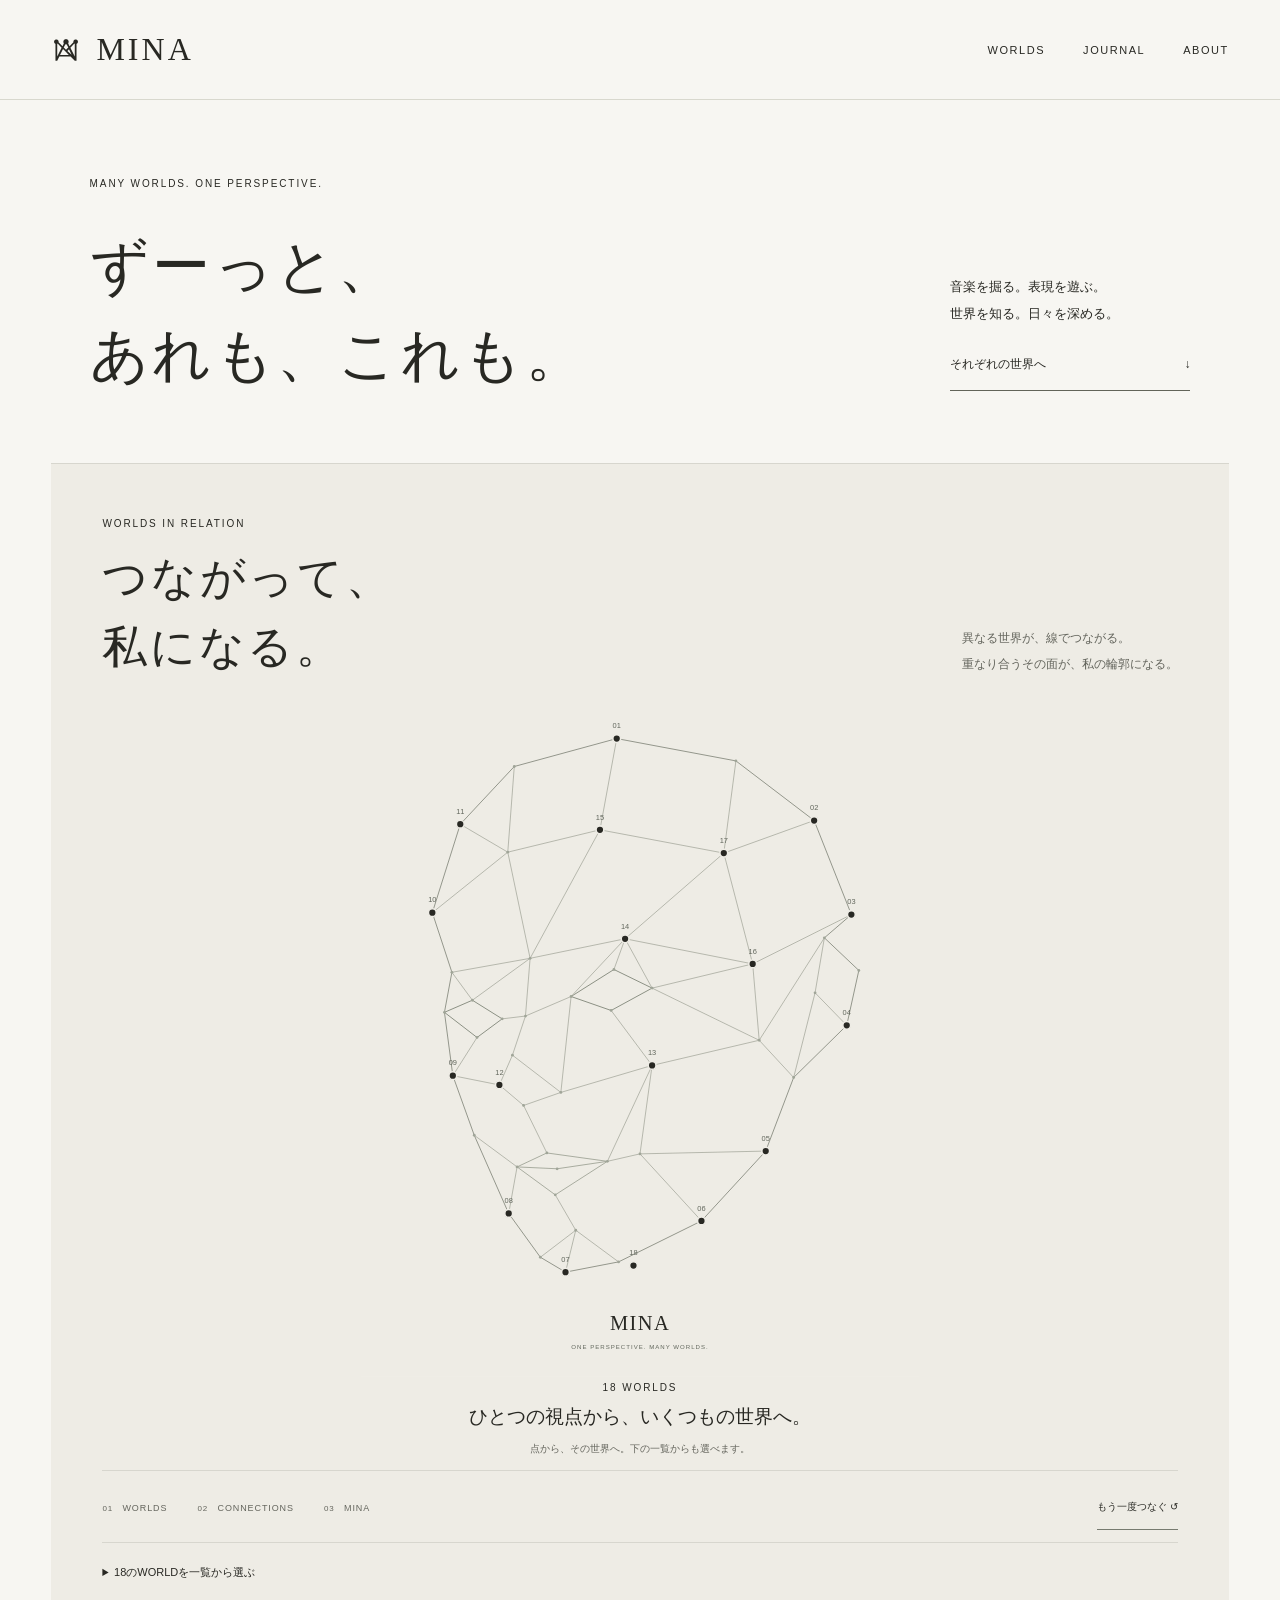
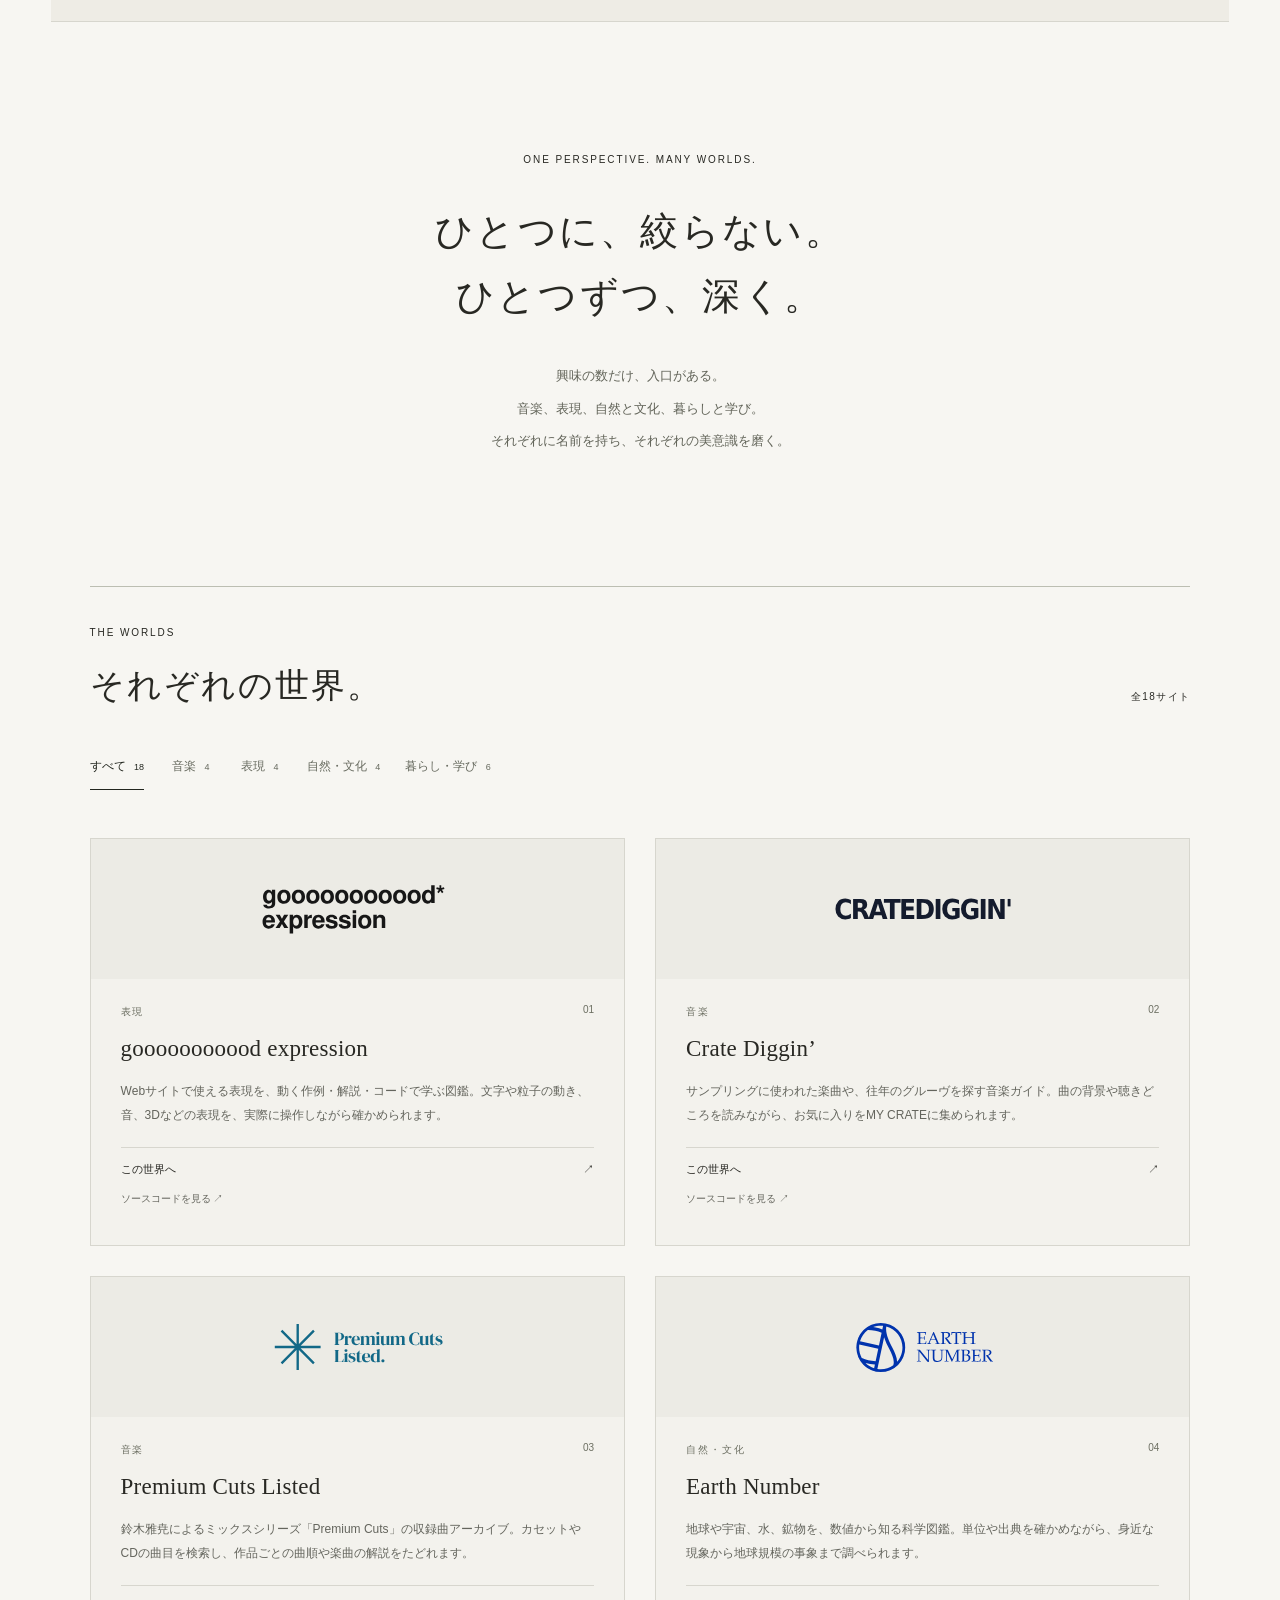
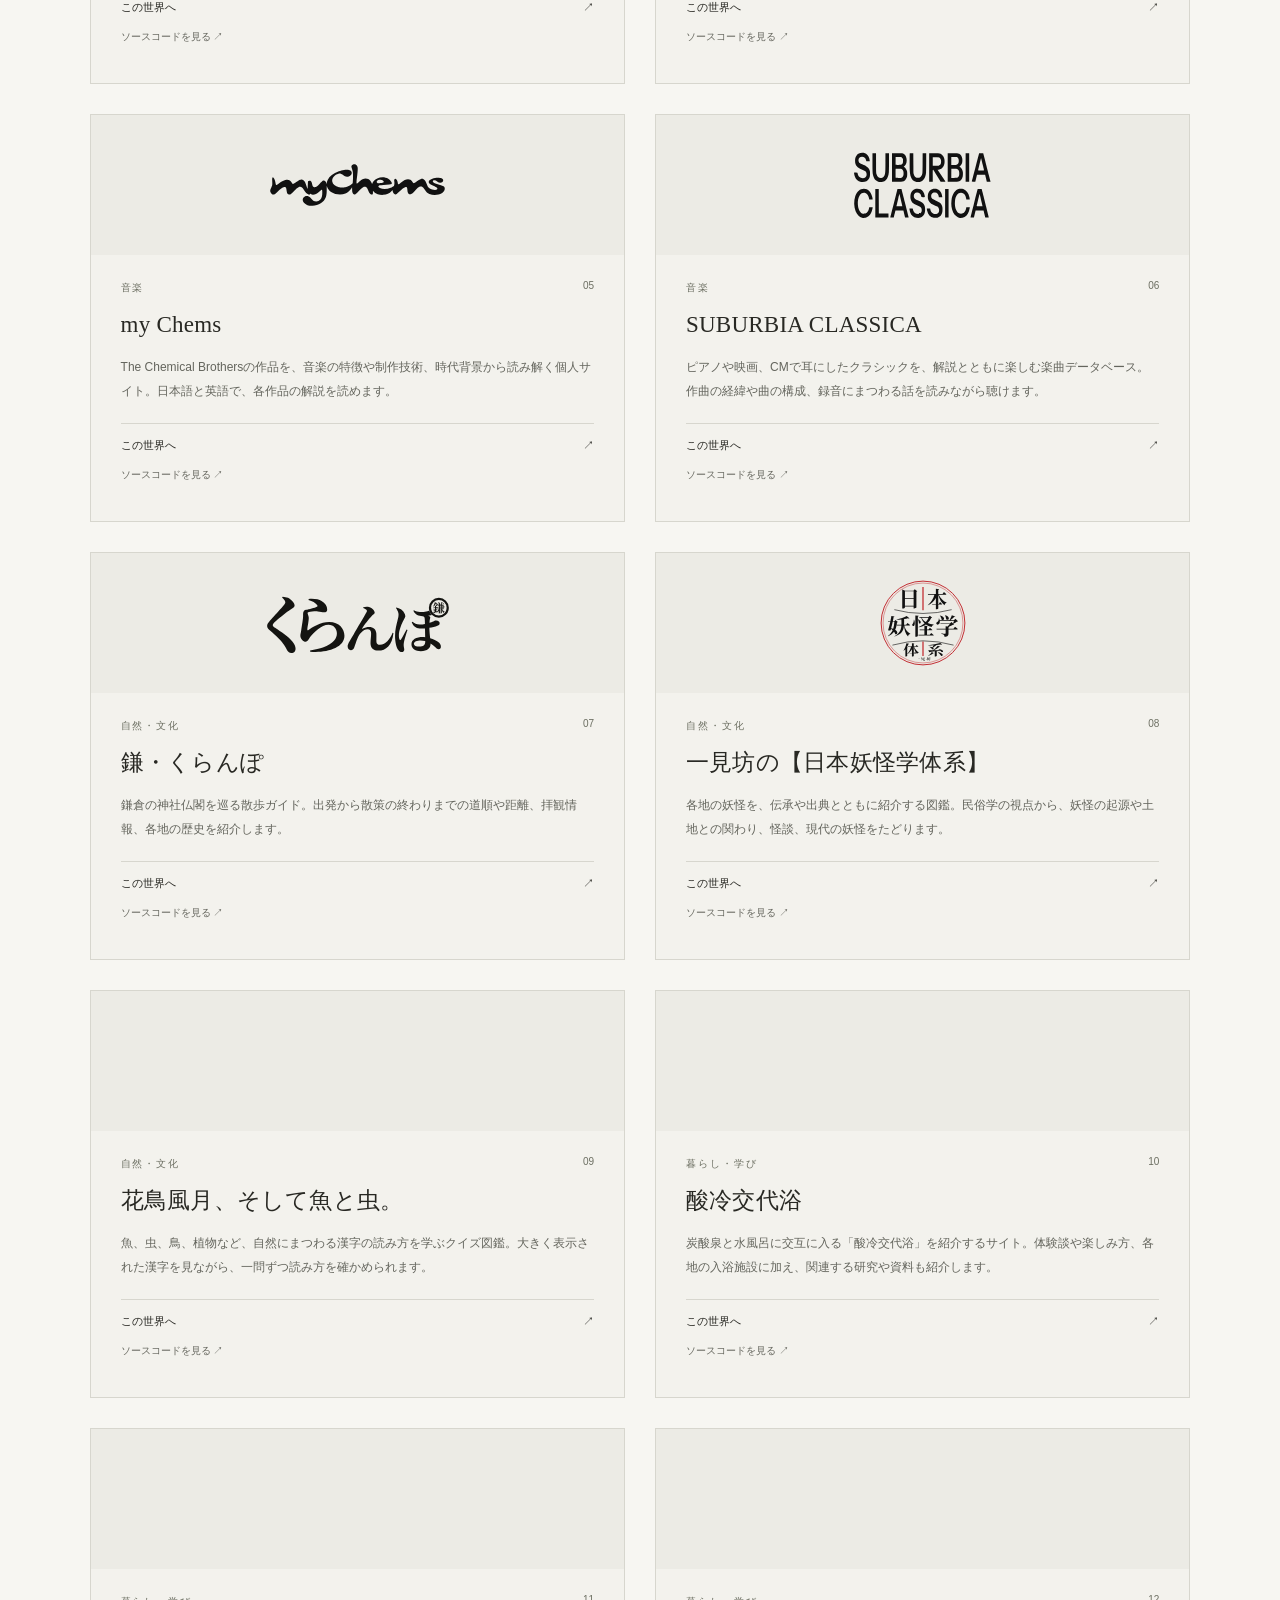
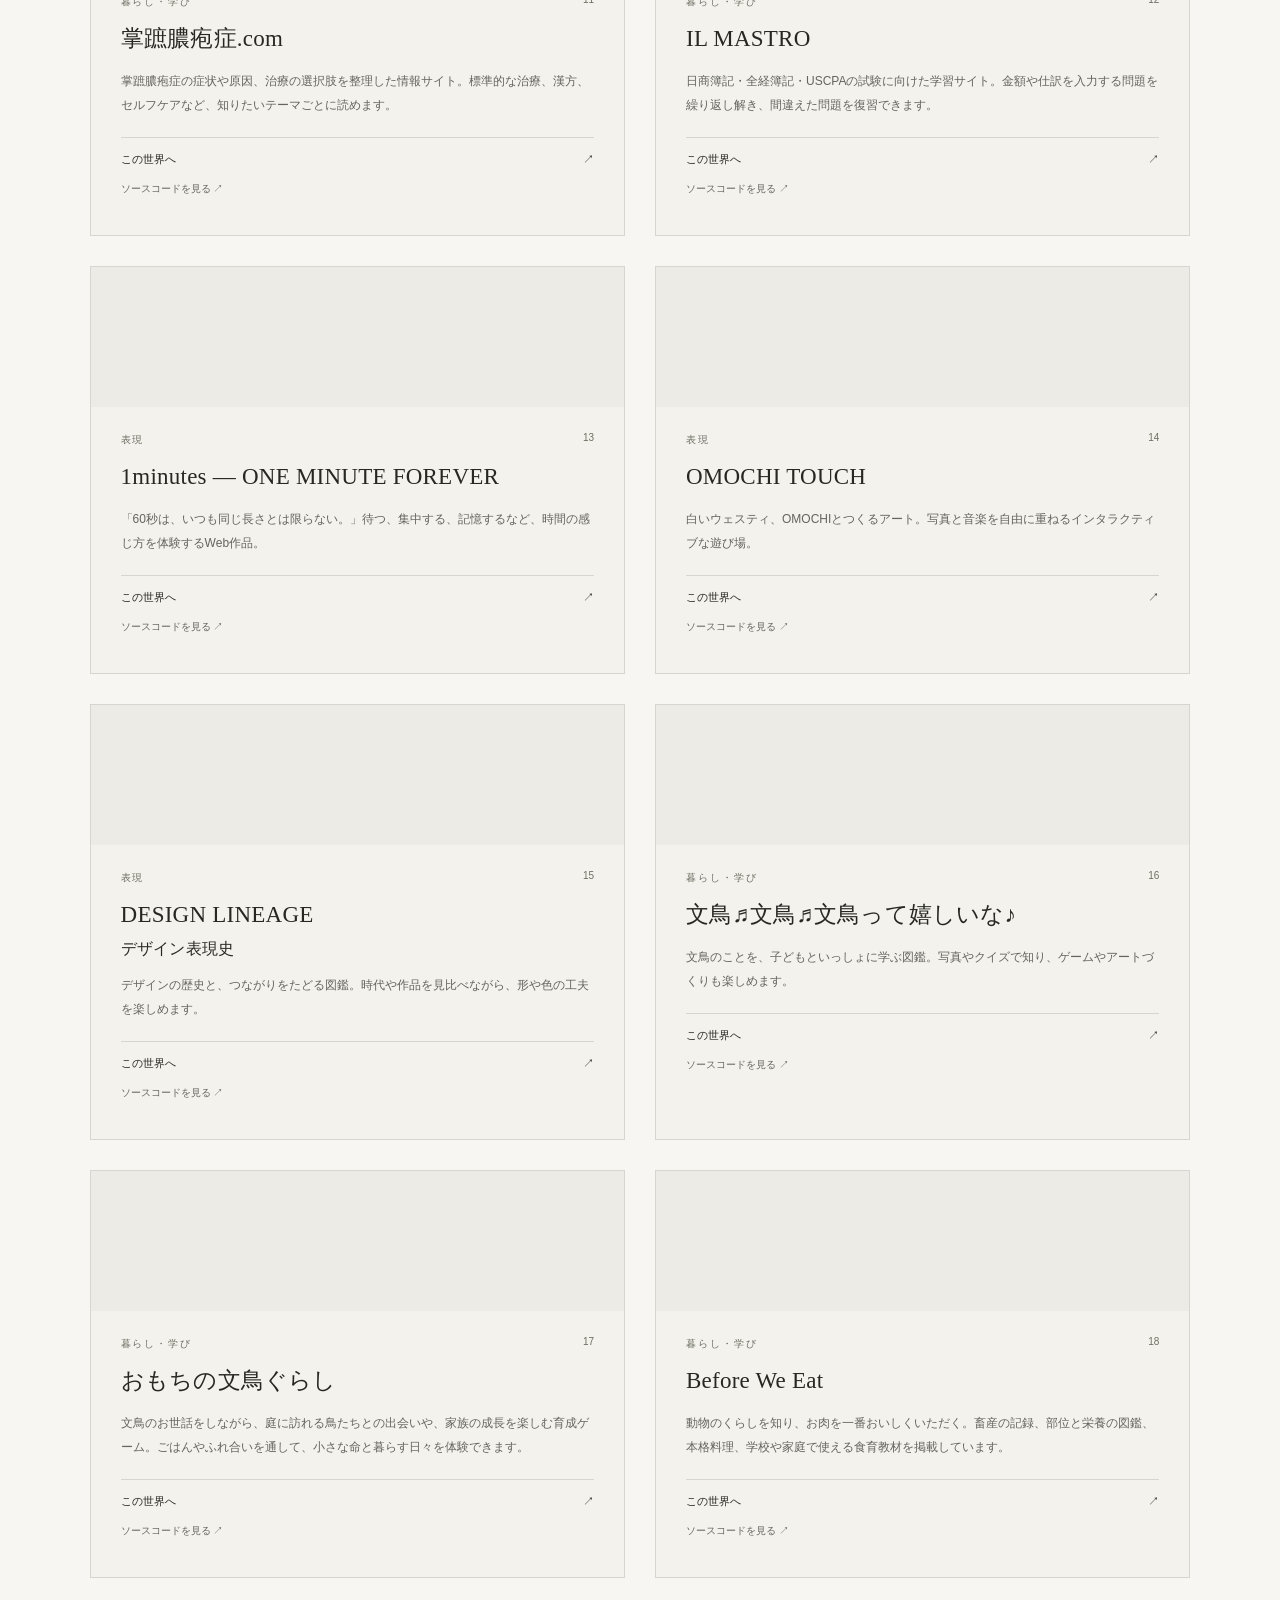
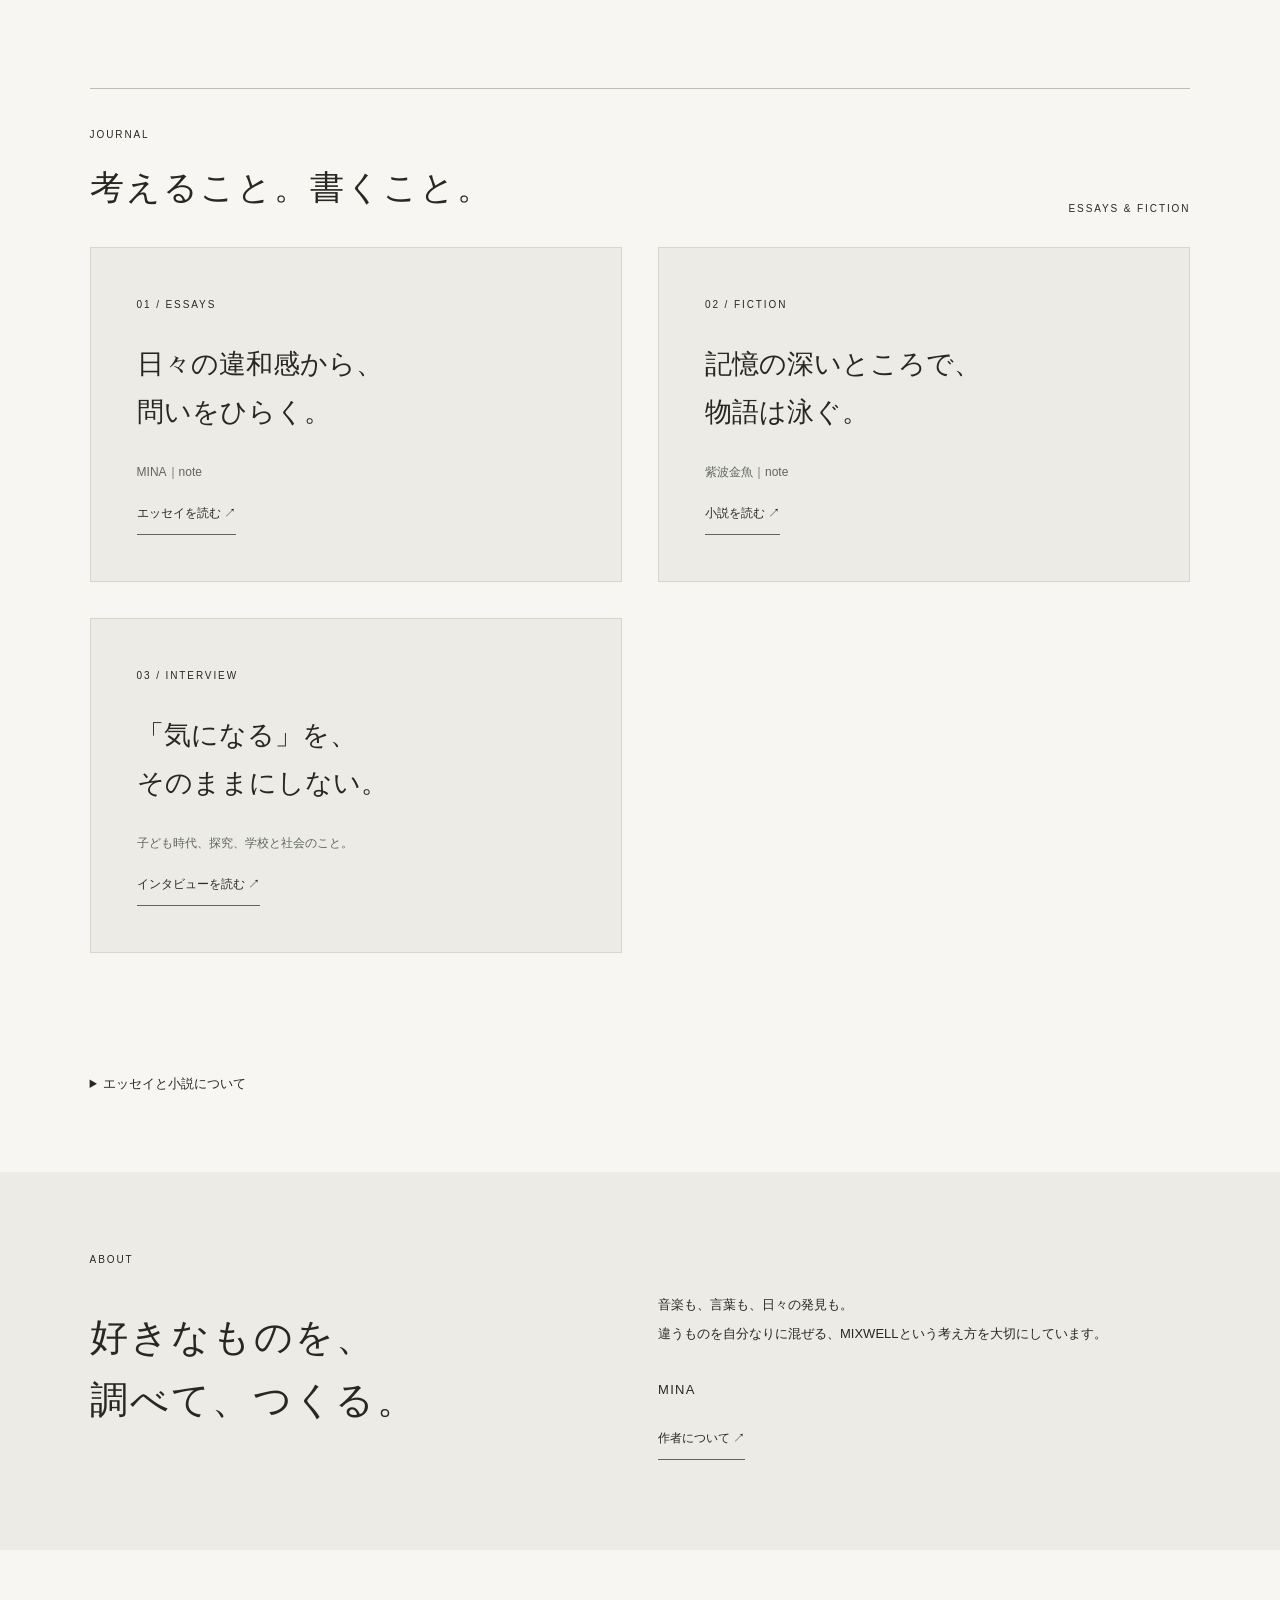
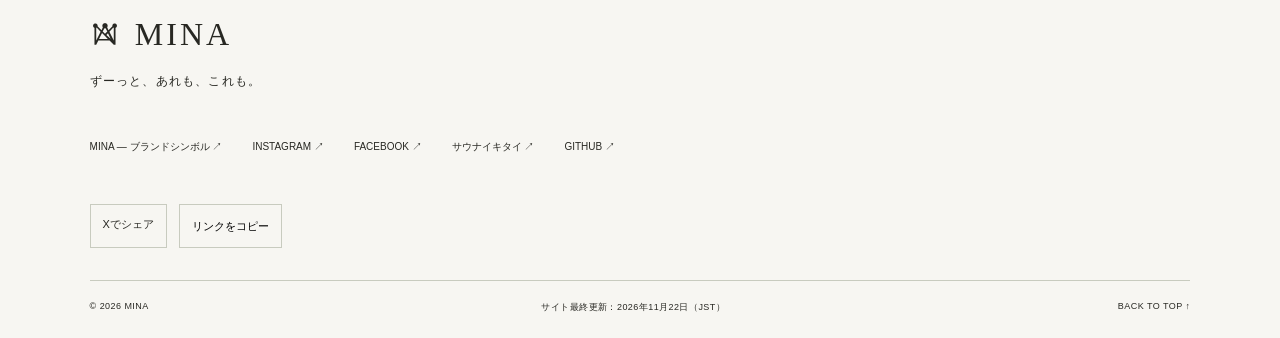
==== commit 69012471: "Add Before We Eat to the MINA portfolio" ====
--- a/index.html
+++ b/index.html
@@ -3,7 +3,7 @@
 <head>
 <meta charset="utf-8"><meta http-equiv="Content-Security-Policy" content="default-src 'none'; script-src 'self'; style-src 'self'; img-src 'self'; manifest-src 'self'; connect-src 'none'; base-uri 'none'; form-action 'none'; object-src 'none'"><meta name="viewport" content="width=device-width,initial-scale=1,viewport-fit=cover">
 <title>MINA — ずーっと、あれも、これも。</title>
-<meta name="description" content="ずーっと、あれも、これも。MINAのWebプロジェクト集。音楽、表現、科学、民俗、暮らし。17のWebサイト、エッセイ、小説、サウナの記録やSNSを紹介します。">
+<meta name="description" content="ずーっと、あれも、これも。MINAのWebプロジェクト集。音楽、表現、科学、民俗、暮らし。18のWebサイト、エッセイ、小説、サウナの記録やSNSを紹介します。">
 <link rel="canonical" href="https://djnaoyaman.github.io/">
 <meta property="og:type" content="website"><meta property="og:title" content="MINA — ずーっと、あれも、これも。"><meta property="og:description" content="MINAのWebプロジェクト集。音楽、表現、科学、民俗、暮らし。領域を越えて、全部やる。"><meta property="og:url" content="https://djnaoyaman.github.io/"><meta name="theme-color" content="#f7f6f2"><meta name="color-scheme" content="light"><meta name="application-name" content="MINA"><meta name="apple-mobile-web-app-title" content="MINA"><meta name="referrer" content="strict-origin-when-cross-origin">
 <link rel="icon" href="/favicon.ico?v=20261031-crown" sizes="16x16 32x32 48x48 64x64"><link rel="icon" href="/favicon-32.png?v=20261031-crown" type="image/png" sizes="32x32"><link rel="icon" href="/favicon-48.png?v=20261031-crown" type="image/png" sizes="48x48"><link rel="icon" href="/favicon.svg?v=20261031-crown" type="image/svg+xml" sizes="any"><link rel="apple-touch-icon" sizes="180x180" href="/apple-touch-icon.png?v=20261031-crown"><link rel="mask-icon" href="/safari-pinned-tab.svg?v=20261031-crown" color="#282823"><link rel="manifest" href="/site.webmanifest?v=20261106-mina">
@@ -12,10 +12,10 @@
 <meta name="twitter:card" content="summary_large_image"><meta name="twitter:title" content="MINA — ずーっと、あれも、これも。"><meta name="twitter:description" content="MINAのWebプロジェクト集。音楽、表現、科学、民俗、暮らし。領域を越えて、全部やる。"><meta name="twitter:image" content="https://djnaoyaman.github.io/og-image.png?v=20261106-mina"><meta name="twitter:image:alt" content="MINA — ずーっと、あれも、これも。">
 <link rel="alternate" type="text/markdown" href="/llms.txt" title="サイト概要とプロジェクト一覧"><link rel="sitemap" type="application/xml" href="/sitemap.xml">
 <link rel="stylesheet" href="/maisons.css?v=20261114-game">
-<script type="application/ld+json">{"@context":"https://schema.org","@graph":[{"@type":"WebSite","@id":"https://djnaoyaman.github.io/#website","name":"MINA","url":"https://djnaoyaman.github.io/","inLanguage":"ja","description":"ずーっと、あれも、これも。MINAのWebプロジェクト集。","author":{"@id":"https://djnaoyaman.github.io/#person"},"image":{"@type":"ImageObject","url":"https://djnaoyaman.github.io/og-image.png?v=20261106-mina","width":1200,"height":630}},{"@type":"Person","@id":"https://djnaoyaman.github.io/#person","name":"MINA","url":"https://djnaoyaman.github.io/profile.html"},{"@type":"CollectionPage","@id":"https://djnaoyaman.github.io/#collection","name":"MINA — Worlds","url":"https://djnaoyaman.github.io/","isPartOf":{"@id":"https://djnaoyaman.github.io/#website"},"mainEntity":{"@type":"ItemList","numberOfItems":17,"itemListElement":[{"@type":"ListItem","position":1,"item":{"@type":"WebSite","name":"gooooooooood expression","url":"https://djnaoyaman.github.io/gooooooooood_expression/","description":"Webサイトで使える表現を、動く作例・解説・コードで学ぶ図鑑。文字や粒子の動き、音、3Dなどの表現を、実際に操作しながら確かめられます。","inLanguage":"ja"}},{"@type":"ListItem","position":2,"item":{"@type":"WebSite","name":"Crate Diggin’","url":"https://djnaoyaman.github.io/cratediggin/","description":"サンプリングに使われた楽曲や、往年のグルーヴを探す音楽ガイド。曲の背景や聴きどころを読みながら、お気に入りをMY CRATEに集められます。","inLanguage":"ja"}},{"@type":"ListItem","position":3,"item":{"@type":"WebSite","name":"Premium Cuts Listed","url":"https://djnaoyaman.github.io/premiumcuts/","description":"鈴木雅尭によるミックスシリーズ「Premium Cuts」の収録曲アーカイブ。カセットやCDの曲目を検索し、作品ごとの曲順や楽曲の解説をたどれます。","inLanguage":"ja"}},{"@type":"ListItem","position":4,"item":{"@type":"WebSite","name":"Earth Number","url":"https://djnaoyaman.github.io/earthnumber/","description":"地球や宇宙、水、鉱物を、数値から知る科学図鑑。単位や出典を確かめながら、身近な現象から地球規模の事象まで調べられます。","inLanguage":"ja"}},{"@type":"ListItem","position":5,"item":{"@type":"WebSite","name":"my Chems","url":"https://djnaoyaman.github.io/chems/","description":"The Chemical Brothersの作品を、音楽の特徴や制作技術、時代背景から読み解く個人サイト。日本語と英語で、各作品の解説を読めます。","inLanguage":"ja"}},{"@type":"ListItem","position":6,"item":{"@type":"WebSite","name":"SUBURBIA CLASSICA","url":"https://djnaoyaman.github.io/suburbia-classica/","description":"ピアノや映画、CMで耳にしたクラシックを、解説とともに楽しむ楽曲データベース。作曲の経緯や曲の構成、録音にまつわる話を読みながら聴けます。","inLanguage":"ja"}},{"@type":"ListItem","position":7,"item":{"@type":"WebSite","name":"鎌・くらんぽ","url":"https://djnaoyaman.github.io/kuranpo/","description":"鎌倉の神社仏閣を巡る散歩ガイド。出発から散策の終わりまでの道順や距離、拝観情報、各地の歴史を紹介します。","inLanguage":"ja"}},{"@type":"ListItem","position":8,"item":{"@type":"WebSite","name":"一見坊の【日本妖怪学体系】","url":"https://djnaoyaman.github.io/youkai/","description":"各地の妖怪を、伝承や出典とともに紹介する図鑑。民俗学の視点から、妖怪の起源や土地との関わり、怪談、現代の妖怪をたどります。","inLanguage":"ja"}},{"@type":"ListItem","position":9,"item":{"@type":"WebSite","name":"花鳥風月、そして魚と虫。","url":"https://djnaoyaman.github.io/sakanamushi/","description":"魚、虫、鳥、植物など、自然にまつわる漢字の読み方を学ぶクイズ図鑑。大きく表示された漢字を見ながら、一問ずつ読み方を確かめられます。","inLanguage":"ja"}},{"@type":"ListItem","position":10,"item":{"@type":"WebSite","name":"酸冷交代浴","url":"https://djnaoyaman.github.io/sanreikotaiyoku/","description":"炭酸泉と水風呂に交互に入る「酸冷交代浴」を紹介するサイト。体験談や楽しみ方、各地の入浴施設に加え、関連する研究や資料も紹介します。","inLanguage":"ja"}},{"@type":"ListItem","position":11,"item":{"@type":"WebSite","name":"掌蹠膿疱症.com","url":"https://djnaoyaman.github.io/ppp/","description":"掌蹠膿疱症の症状や原因、治療の選択肢を整理した情報サイト。標準的な治療、漢方、セルフケアなど、知りたいテーマごとに読めます。","inLanguage":"ja"}},{"@type":"ListItem","position":12,"item":{"@type":"WebSite","name":"IL MASTRO","url":"https://djnaoyaman.github.io/bookkeeping/","description":"日商簿記・全経簿記・USCPAの試験に向けた学習サイト。金額や仕訳を入力する問題を繰り返し解き、間違えた問題を復習できます。","inLanguage":"ja"}},{"@type":"ListItem","position":13,"item":{"@type":"WebSite","name":"1minutes — ONE MINUTE FOREVER","url":"https://djnaoyaman.github.io/1minutes/","description":"「60秒は、いつも同じ長さとは限らない。」待つ、集中する、記憶するなど、時間の感じ方を体験するWeb作品。","inLanguage":"ja"}},{"@type":"ListItem","position":14,"item":{"@type":"WebSite","name":"OMOCHI TOUCH","url":"https://djnaoyaman.github.io/omochi-touch/","description":"白いウェスティ、OMOCHIとつくるアート。写真と音楽を自由に重ねるインタラクティブな遊び場。","inLanguage":"ja"}},{"@type":"ListItem","position":15,"item":{"@type":"WebSite","name":"DESIGN LINEAGE｜デザイン表現史","url":"https://djnaoyaman.github.io/design-lineage/","description":"デザインの歴史と、つながりをたどる図鑑。時代や作品を見比べながら、形や色の工夫を楽しめます。","inLanguage":"ja"}},{"@type":"ListItem","position":16,"item":{"@type":"WebSite","name":"文鳥♬文鳥♬文鳥って嬉しいな♪","url":"https://djnaoyaman.github.io/buncho-ureshi/","description":"文鳥のことを、子どもといっしょに学ぶ図鑑。写真やクイズで知り、ゲームやアートづくりも楽しめます。","inLanguage":"ja"}},{"@type":"ListItem","position":17,"item":{"@type":"WebSite","name":"おもちの文鳥ぐらし","url":"https://djnaoyaman.github.io/buncho-ureshi/game/","description":"文鳥のお世話をしながら、庭に訪れる鳥たちとの出会いや、家族の成長を楽しむ育成ゲーム。ごはんやふれ合いを通して、小さな命と暮らす日々を体験できます。","inLanguage":"ja"}}]}}]}</script>
+<script type="application/ld+json">{"@context":"https://schema.org","@graph":[{"@type":"WebSite","@id":"https://djnaoyaman.github.io/#website","name":"MINA","url":"https://djnaoyaman.github.io/","inLanguage":"ja","description":"ずーっと、あれも、これも。MINAのWebプロジェクト集。","author":{"@id":"https://djnaoyaman.github.io/#person"},"image":{"@type":"ImageObject","url":"https://djnaoyaman.github.io/og-image.png?v=20261106-mina","width":1200,"height":630}},{"@type":"Person","@id":"https://djnaoyaman.github.io/#person","name":"MINA","url":"https://djnaoyaman.github.io/profile.html"},{"@type":"CollectionPage","@id":"https://djnaoyaman.github.io/#collection","name":"MINA — Worlds","url":"https://djnaoyaman.github.io/","isPartOf":{"@id":"https://djnaoyaman.github.io/#website"},"mainEntity":{"@type":"ItemList","numberOfItems":18,"itemListElement":[{"@type":"ListItem","position":1,"item":{"@type":"WebSite","name":"gooooooooood expression","url":"https://djnaoyaman.github.io/gooooooooood_expression/","description":"Webサイトで使える表現を、動く作例・解説・コードで学ぶ図鑑。文字や粒子の動き、音、3Dなどの表現を、実際に操作しながら確かめられます。","inLanguage":"ja"}},{"@type":"ListItem","position":2,"item":{"@type":"WebSite","name":"Crate Diggin’","url":"https://djnaoyaman.github.io/cratediggin/","description":"サンプリングに使われた楽曲や、往年のグルーヴを探す音楽ガイド。曲の背景や聴きどころを読みながら、お気に入りをMY CRATEに集められます。","inLanguage":"ja"}},{"@type":"ListItem","position":3,"item":{"@type":"WebSite","name":"Premium Cuts Listed","url":"https://djnaoyaman.github.io/premiumcuts/","description":"鈴木雅尭によるミックスシリーズ「Premium Cuts」の収録曲アーカイブ。カセットやCDの曲目を検索し、作品ごとの曲順や楽曲の解説をたどれます。","inLanguage":"ja"}},{"@type":"ListItem","position":4,"item":{"@type":"WebSite","name":"Earth Number","url":"https://djnaoyaman.github.io/earthnumber/","description":"地球や宇宙、水、鉱物を、数値から知る科学図鑑。単位や出典を確かめながら、身近な現象から地球規模の事象まで調べられます。","inLanguage":"ja"}},{"@type":"ListItem","position":5,"item":{"@type":"WebSite","name":"my Chems","url":"https://djnaoyaman.github.io/chems/","description":"The Chemical Brothersの作品を、音楽の特徴や制作技術、時代背景から読み解く個人サイト。日本語と英語で、各作品の解説を読めます。","inLanguage":"ja"}},{"@type":"ListItem","position":6,"item":{"@type":"WebSite","name":"SUBURBIA CLASSICA","url":"https://djnaoyaman.github.io/suburbia-classica/","description":"ピアノや映画、CMで耳にしたクラシックを、解説とともに楽しむ楽曲データベース。作曲の経緯や曲の構成、録音にまつわる話を読みながら聴けます。","inLanguage":"ja"}},{"@type":"ListItem","position":7,"item":{"@type":"WebSite","name":"鎌・くらんぽ","url":"https://djnaoyaman.github.io/kuranpo/","description":"鎌倉の神社仏閣を巡る散歩ガイド。出発から散策の終わりまでの道順や距離、拝観情報、各地の歴史を紹介します。","inLanguage":"ja"}},{"@type":"ListItem","position":8,"item":{"@type":"WebSite","name":"一見坊の【日本妖怪学体系】","url":"https://djnaoyaman.github.io/youkai/","description":"各地の妖怪を、伝承や出典とともに紹介する図鑑。民俗学の視点から、妖怪の起源や土地との関わり、怪談、現代の妖怪をたどります。","inLanguage":"ja"}},{"@type":"ListItem","position":9,"item":{"@type":"WebSite","name":"花鳥風月、そして魚と虫。","url":"https://djnaoyaman.github.io/sakanamushi/","description":"魚、虫、鳥、植物など、自然にまつわる漢字の読み方を学ぶクイズ図鑑。大きく表示された漢字を見ながら、一問ずつ読み方を確かめられます。","inLanguage":"ja"}},{"@type":"ListItem","position":10,"item":{"@type":"WebSite","name":"酸冷交代浴","url":"https://djnaoyaman.github.io/sanreikotaiyoku/","description":"炭酸泉と水風呂に交互に入る「酸冷交代浴」を紹介するサイト。体験談や楽しみ方、各地の入浴施設に加え、関連する研究や資料も紹介します。","inLanguage":"ja"}},{"@type":"ListItem","position":11,"item":{"@type":"WebSite","name":"掌蹠膿疱症.com","url":"https://djnaoyaman.github.io/ppp/","description":"掌蹠膿疱症の症状や原因、治療の選択肢を整理した情報サイト。標準的な治療、漢方、セルフケアなど、知りたいテーマごとに読めます。","inLanguage":"ja"}},{"@type":"ListItem","position":12,"item":{"@type":"WebSite","name":"IL MASTRO","url":"https://djnaoyaman.github.io/bookkeeping/","description":"日商簿記・全経簿記・USCPAの試験に向けた学習サイト。金額や仕訳を入力する問題を繰り返し解き、間違えた問題を復習できます。","inLanguage":"ja"}},{"@type":"ListItem","position":13,"item":{"@type":"WebSite","name":"1minutes — ONE MINUTE FOREVER","url":"https://djnaoyaman.github.io/1minutes/","description":"「60秒は、いつも同じ長さとは限らない。」待つ、集中する、記憶するなど、時間の感じ方を体験するWeb作品。","inLanguage":"ja"}},{"@type":"ListItem","position":14,"item":{"@type":"WebSite","name":"OMOCHI TOUCH","url":"https://djnaoyaman.github.io/omochi-touch/","description":"白いウェスティ、OMOCHIとつくるアート。写真と音楽を自由に重ねるインタラクティブな遊び場。","inLanguage":"ja"}},{"@type":"ListItem","position":15,"item":{"@type":"WebSite","name":"DESIGN LINEAGE｜デザイン表現史","url":"https://djnaoyaman.github.io/design-lineage/","description":"デザインの歴史と、つながりをたどる図鑑。時代や作品を見比べながら、形や色の工夫を楽しめます。","inLanguage":"ja"}},{"@type":"ListItem","position":16,"item":{"@type":"WebSite","name":"文鳥♬文鳥♬文鳥って嬉しいな♪","url":"https://djnaoyaman.github.io/buncho-ureshi/","description":"文鳥のことを、子どもといっしょに学ぶ図鑑。写真やクイズで知り、ゲームやアートづくりも楽しめます。","inLanguage":"ja"}},{"@type":"ListItem","position":17,"item":{"@type":"WebSite","name":"おもちの文鳥ぐらし","url":"https://djnaoyaman.github.io/buncho-ureshi/game/","description":"文鳥のお世話をしながら、庭に訪れる鳥たちとの出会いや、家族の成長を楽しむ育成ゲーム。ごはんやふれ合いを通して、小さな命と暮らす日々を体験できます。","inLanguage":"ja"}},{"@type":"ListItem","position":18,"item":{"@type":"WebSite","name":"Before We Eat","url":"https://djnaoyaman.github.io/beforeweeat/","description":"動物のくらし、肉の部位と栄養、部位に合う料理を学べる食育サイト。","inLanguage":"ja"}}]}}]}</script>
 <meta name="google-site-verification" content="bP9IfKOWjW_sS23M6XOGqAyUFjWM9HLlekyKwcxPkyY" />
 <link rel="stylesheet" href="/author.css?v=20261031">
-</head><body id="top" class="maisons-home"><a class="skip" href="#main">本文へスキップ</a><header><a class="wordmark" href="#top"><img class="brand-symbol" src="/assets-source/tab-mark.svg?v=20261031-crown" width="30" height="30" alt="" aria-hidden="true"><span>MINA</span></a><nav aria-label="メインナビゲーション"><a href="#worlds">WORLDS</a><a href="#writing">JOURNAL</a><a href="#about">ABOUT</a></nav></header><main id="main" tabindex="-1"><section class="intro"><p class="eyebrow">MANY WORLDS. ONE PERSPECTIVE.</p><div class="intro-row"><h1 id="catchcopy"><span>ずーっと、</span><br><span>あれも、これも。</span></h1><div class="intro-note"><p>音楽を掘る。表現を遊ぶ。<br>世界を知る。日々を深める。</p><a class="text-link" href="#worlds">それぞれの世界へ <span>↓</span></a></div></div></section><section class="world-atlas" id="world-atlas" aria-labelledby="world-atlas-title"><div class="world-atlas-heading"><div><p class="eyebrow">WORLDS IN RELATION</p><h2 id="world-atlas-title">つながって、<br>私になる。</h2></div><p class="world-atlas-story">異なる世界が、線でつながる。<br>重なり合うその面が、私の輪郭になる。</p></div><div class="world-stage"><svg xmlns="http://www.w3.org/2000/svg" viewBox="260 -105 600 735" width="720" height="880" class="world-map world-portrait" aria-label="17のWORLDが点と線でつながり、左斜めから見た人物の顔をかたちづくる図"><title>WORLDS IN RELATION — 点と線の顔構造案</title><rect x="260" y="-105" width="600" height="735" fill="#eeece5" /><g fill="none" stroke-linejoin="round" stroke-linecap="round" aria-hidden="true" class="world-edges"><path data-from="crown" data-to="crownL" d="M535,-55 L425,-25" stroke="#92958a" stroke-width="1.05" class="world-edge wire-outline" pathLength="1" data-worlds="0" /><path data-from="crown" data-to="crownR" d="M535,-55 L663,-31" stroke="#92958a" stroke-width="1.05" class="world-edge wire-outline" pathLength="1" data-worlds="0" /><path data-from="crownR" data-to="upperR" d="M663,-31 L747,33" stroke="#92958a" stroke-width="1.05" class="world-edge wire-outline" pathLength="1" data-worlds="1" /><path data-from="templeR" data-to="upperR" d="M787,134 L747,33" stroke="#92958a" stroke-width="1.05" class="world-edge wire-outline" pathLength="1" data-worlds="2,1" /><path data-from="earTop" data-to="templeR" d="M758,159 L787,134" stroke="#92958a" stroke-width="1.05" class="world-edge wire-outline" pathLength="1" data-worlds="2" /><path data-from="earBack" data-to="earTop" d="M795,194 L758,159" stroke="#92958a" stroke-width="1.05" class="world-edge wire-outline" pathLength="1" data-worlds="" /><path data-from="earBack" data-to="earMid" d="M795,194 L782,253" stroke="#92958a" stroke-width="1.05" class="world-edge wire-outline" pathLength="1" data-worlds="3" /><path data-from="earBase" data-to="earMid" d="M725,309 L782,253" stroke="#92958a" stroke-width="1.05" class="world-edge wire-outline" pathLength="1" data-worlds="3" /><path data-from="earBase" data-to="jawR" d="M725,309 L695,388" stroke="#92958a" stroke-width="1.05" class="world-edge wire-outline" pathLength="1" data-worlds="4" /><path data-from="jaw" data-to="jawR" d="M626,463 L695,388" stroke="#92958a" stroke-width="1.05" class="world-edge wire-outline" pathLength="1" data-worlds="5,4" /><path data-from="chinR" data-to="jaw" d="M537,507 L626,463" stroke="#92958a" stroke-width="1.05" class="world-edge wire-outline" pathLength="1" data-worlds="5" /><path data-from="chin" data-to="chinR" d="M480,518 L537,507" stroke="#92958a" stroke-width="1.05" class="world-edge wire-outline" pathLength="1" data-worlds="6" /><path data-from="chin" data-to="chinL" d="M480,518 L453,502" stroke="#92958a" stroke-width="1.05" class="world-edge wire-outline" pathLength="1" data-worlds="6" /><path data-from="chinL" data-to="jawL" d="M453,502 L419,455" stroke="#92958a" stroke-width="1.05" class="world-edge wire-outline" pathLength="1" data-worlds="7" /><path data-from="farLowCheek" data-to="jawL" d="M382,371 L419,455" stroke="#92958a" stroke-width="1.05" class="world-edge wire-outline" pathLength="1" data-worlds="7" /><path data-from="farCheek" data-to="farLowCheek" d="M359,307 L382,371" stroke="#92958a" stroke-width="1.05" class="world-edge wire-outline" pathLength="1" data-worlds="8" /><path data-from="farCheek" data-to="farOut" d="M359,307 L350,239" stroke="#92958a" stroke-width="1.05" class="world-edge wire-outline" pathLength="1" data-worlds="8" /><path data-from="browL" data-to="farOut" d="M358,196 L350,239" stroke="#92958a" stroke-width="1.05" class="world-edge wire-outline" pathLength="1" data-worlds="" /><path data-from="browL" data-to="templeL" d="M358,196 L337,132" stroke="#92958a" stroke-width="1.05" class="world-edge wire-outline" pathLength="1" data-worlds="9" /><path data-from="templeL" data-to="upperL" d="M337,132 L367,37" stroke="#92958a" stroke-width="1.05" class="world-edge wire-outline" pathLength="1" data-worlds="9,10" /><path data-from="crownL" data-to="upperL" d="M425,-25 L367,37" stroke="#92958a" stroke-width="1.05" class="world-edge wire-outline" pathLength="1" data-worlds="10" /><path data-from="foreL" data-to="upperL" d="M418,67 L367,37" stroke="#a5a89c" stroke-width="0.82" class="world-edge wire-structure" pathLength="1" data-worlds="10" /><path data-from="foreC" data-to="foreL" d="M517,43 L418,67" stroke="#a5a89c" stroke-width="0.82" class="world-edge wire-structure" pathLength="1" data-worlds="14" /><path data-from="crown" data-to="foreC" d="M535,-55 L517,43" stroke="#a5a89c" stroke-width="0.82" class="world-edge wire-structure" pathLength="1" data-worlds="0,14" /><path data-from="crownL" data-to="foreL" d="M425,-25 L418,67" stroke="#a5a89c" stroke-width="0.82" class="world-edge wire-structure" pathLength="1" data-worlds="" /><path data-from="foreL" data-to="templeL" d="M418,67 L337,132" stroke="#a5a89c" stroke-width="0.82" class="world-edge wire-structure" pathLength="1" data-worlds="9" /><path data-from="foreC" data-to="foreR" d="M517,43 L650,68" stroke="#a5a89c" stroke-width="0.82" class="world-edge wire-structure" pathLength="1" data-worlds="14,16" /><path data-from="foreR" data-to="upperR" d="M650,68 L747,33" stroke="#a5a89c" stroke-width="0.82" class="world-edge wire-structure" pathLength="1" data-worlds="1,16" /><path data-from="crownR" data-to="foreR" d="M663,-31 L650,68" stroke="#a5a89c" stroke-width="0.82" class="world-edge wire-structure" pathLength="1" data-worlds="16" /><path data-from="browC" data-to="foreL" d="M442,181 L418,67" stroke="#a5a89c" stroke-width="0.82" class="world-edge wire-structure" pathLength="1" data-worlds="" /><path data-from="browC" data-to="foreC" d="M442,181 L517,43" stroke="#a5a89c" stroke-width="0.82" class="world-edge wire-structure" pathLength="1" data-worlds="14" /><path data-from="browR" data-to="foreR" d="M544,160 L650,68" stroke="#a5a89c" stroke-width="0.82" class="world-edge wire-structure" pathLength="1" data-worlds="13,16" /><path data-from="browC" data-to="browR" d="M442,181 L544,160" stroke="#a5a89c" stroke-width="0.82" class="world-edge wire-structure" pathLength="1" data-worlds="13" /><path data-from="browC" data-to="browL" d="M442,181 L358,196" stroke="#a5a89c" stroke-width="0.82" class="world-edge wire-structure" pathLength="1" data-worlds="" /><path data-from="foreR" data-to="temple" d="M650,68 L681,187" stroke="#a5a89c" stroke-width="0.82" class="world-edge wire-structure" pathLength="1" data-worlds="15,16" /><path data-from="temple" data-to="templeR" d="M681,187 L787,134" stroke="#a5a89c" stroke-width="0.82" class="world-edge wire-structure" pathLength="1" data-worlds="2,15" /><path data-from="browR" data-to="temple" d="M544,160 L681,187" stroke="#a5a89c" stroke-width="0.82" class="world-edge wire-structure" pathLength="1" data-worlds="13,15" /><path data-from="browR" data-to="nearOut" d="M544,160 L573,213" stroke="#a5a89c" stroke-width="0.82" class="world-edge wire-structure" pathLength="1" data-worlds="13" /><path data-from="farOut" data-to="farTop" d="M350,239 L380,226" stroke="#858a7d" stroke-width="1.0" class="world-edge wire-orbit" pathLength="1" data-worlds="" /><path data-from="farIn" data-to="farTop" d="M412,246 L380,226" stroke="#858a7d" stroke-width="1.0" class="world-edge wire-orbit" pathLength="1" data-worlds="" /><path data-from="farIn" data-to="farLow" d="M412,246 L385,266" stroke="#858a7d" stroke-width="1.0" class="world-edge wire-orbit" pathLength="1" data-worlds="" /><path data-from="farLow" data-to="farOut" d="M385,266 L350,239" stroke="#858a7d" stroke-width="1.0" class="world-edge wire-orbit" pathLength="1" data-worlds="" /><path data-from="nearIn" data-to="nearTop" d="M486,222 L532,193" stroke="#858a7d" stroke-width="1.0" class="world-edge wire-orbit" pathLength="1" data-worlds="" /><path data-from="nearOut" data-to="nearTop" d="M573,213 L532,193" stroke="#858a7d" stroke-width="1.0" class="world-edge wire-orbit" pathLength="1" data-worlds="" /><path data-from="nearLow" data-to="nearOut" d="M529,237 L573,213" stroke="#858a7d" stroke-width="1.0" class="world-edge wire-orbit" pathLength="1" data-worlds="" /><path data-from="nearIn" data-to="nearLow" d="M486,222 L529,237" stroke="#858a7d" stroke-width="1.0" class="world-edge wire-orbit" pathLength="1" data-worlds="" /><path data-from="browL" data-to="farTop" d="M358,196 L380,226" stroke="#a5a89c" stroke-width="0.82" class="world-edge wire-structure" pathLength="1" data-worlds="" /><path data-from="browC" data-to="farTop" d="M442,181 L380,226" stroke="#a5a89c" stroke-width="0.82" class="world-edge wire-structure" pathLength="1" data-worlds="" /><path data-from="bridge" data-to="browC" d="M437,243 L442,181" stroke="#a5a89c" stroke-width="0.82" class="world-edge wire-structure" pathLength="1" data-worlds="" /><path data-from="bridge" data-to="nearIn" d="M437,243 L486,222" stroke="#a5a89c" stroke-width="0.82" class="world-edge wire-structure" pathLength="1" data-worlds="" /><path data-from="browR" data-to="nearIn" d="M544,160 L486,222" stroke="#a5a89c" stroke-width="0.82" class="world-edge wire-structure" pathLength="1" data-worlds="13" /><path data-from="browR" data-to="nearTop" d="M544,160 L532,193" stroke="#a5a89c" stroke-width="0.82" class="world-edge wire-structure" pathLength="1" data-worlds="13" /><path data-from="bridge" data-to="farIn" d="M437,243 L412,246" stroke="#a5a89c" stroke-width="0.82" class="world-edge wire-structure" pathLength="1" data-worlds="" /><path data-from="bridge" data-to="noseMid" d="M437,243 L423,285" stroke="#a5a89c" stroke-width="0.82" class="world-edge wire-structure" pathLength="1" data-worlds="" /><path data-from="noseMid" data-to="noseTip" d="M423,285 L409,317" stroke="#a5a89c" stroke-width="0.82" class="world-edge wire-structure" pathLength="1" data-worlds="11" /><path data-from="noseBase" data-to="noseTip" d="M435,339 L409,317" stroke="#a5a89c" stroke-width="0.82" class="world-edge wire-structure" pathLength="1" data-worlds="11" /><path data-from="noseBase" data-to="noseWing" d="M435,339 L475,325" stroke="#a5a89c" stroke-width="0.82" class="world-edge wire-structure" pathLength="1" data-worlds="" /><path data-from="nearIn" data-to="noseWing" d="M486,222 L475,325" stroke="#a5a89c" stroke-width="0.82" class="world-edge wire-structure" pathLength="1" data-worlds="" /><path data-from="noseMid" data-to="noseWing" d="M423,285 L475,325" stroke="#a5a89c" stroke-width="0.82" class="world-edge wire-structure" pathLength="1" data-worlds="" /><path data-from="farLowCheek" data-to="mouthFar" d="M382,371 L428,405" stroke="#a5a89c" stroke-width="0.82" class="world-edge wire-structure" pathLength="1" data-worlds="" /><path data-from="jawL" data-to="mouthFar" d="M419,455 L428,405" stroke="#a5a89c" stroke-width="0.82" class="world-edge wire-structure" pathLength="1" data-worlds="7" /><path data-from="farCheek" data-to="farLow" d="M359,307 L385,266" stroke="#a5a89c" stroke-width="0.82" class="world-edge wire-structure" pathLength="1" data-worlds="8" /><path data-from="farCheek" data-to="noseTip" d="M359,307 L409,317" stroke="#a5a89c" stroke-width="0.82" class="world-edge wire-structure" pathLength="1" data-worlds="8,11" /><path data-from="cheek" data-to="nearLow" d="M573,296 L529,237" stroke="#a5a89c" stroke-width="0.82" class="world-edge wire-structure" pathLength="1" data-worlds="12" /><path data-from="cheek" data-to="cheekOuter" d="M573,296 L688,269" stroke="#a5a89c" stroke-width="0.82" class="world-edge wire-structure" pathLength="1" data-worlds="12" /><path data-from="cheekOuter" data-to="temple" d="M688,269 L681,187" stroke="#a5a89c" stroke-width="0.82" class="world-edge wire-structure" pathLength="1" data-worlds="15" /><path data-from="nearOut" data-to="temple" d="M573,213 L681,187" stroke="#a5a89c" stroke-width="0.82" class="world-edge wire-structure" pathLength="1" data-worlds="15" /><path data-from="cheekOuter" data-to="nearOut" d="M688,269 L573,213" stroke="#a5a89c" stroke-width="0.82" class="world-edge wire-structure" pathLength="1" data-worlds="" /><path data-from="cheekOuter" data-to="earTop" d="M688,269 L758,159" stroke="#a5a89c" stroke-width="0.82" class="world-edge wire-structure" pathLength="1" data-worlds="" /><path data-from="cheekOuter" data-to="earBase" d="M688,269 L725,309" stroke="#a5a89c" stroke-width="0.82" class="world-edge wire-structure" pathLength="1" data-worlds="" /><path data-from="cheekLow" data-to="jawR" d="M560,391 L695,388" stroke="#a5a89c" stroke-width="0.82" class="world-edge wire-structure" pathLength="1" data-worlds="4" /><path data-from="cheek" data-to="cheekLow" d="M573,296 L560,391" stroke="#a5a89c" stroke-width="0.82" class="world-edge wire-structure" pathLength="1" data-worlds="12" /><path data-from="cheek" data-to="noseWing" d="M573,296 L475,325" stroke="#a5a89c" stroke-width="0.82" class="world-edge wire-structure" pathLength="1" data-worlds="12" /><path data-from="cheek" data-to="mouthNear" d="M573,296 L525,399" stroke="#a5a89c" stroke-width="0.82" class="world-edge wire-structure" pathLength="1" data-worlds="12" /><path data-from="mouthUp" data-to="noseBase" d="M460,390 L435,339" stroke="#a5a89c" stroke-width="0.82" class="world-edge wire-structure" pathLength="1" data-worlds="" /><path data-from="mouthFar" data-to="mouthUp" d="M428,405 L460,390" stroke="#969b8d" stroke-width="0.85" class="world-edge wire-mouth" pathLength="1" data-worlds="" /><path data-from="mouthNear" data-to="mouthUp" d="M525,399 L460,390" stroke="#969b8d" stroke-width="0.85" class="world-edge wire-mouth" pathLength="1" data-worlds="" /><path data-from="mouthMid" data-to="mouthNear" d="M471,407 L525,399" stroke="#969b8d" stroke-width="0.85" class="world-edge wire-mouth" pathLength="1" data-worlds="" /><path data-from="mouthFar" data-to="mouthMid" d="M428,405 L471,407" stroke="#969b8d" stroke-width="0.85" class="world-edge wire-mouth" pathLength="1" data-worlds="" /><path data-from="mouthFar" data-to="mouthLow" d="M428,405 L469,435" stroke="#969b8d" stroke-width="0.85" class="world-edge wire-mouth" pathLength="1" data-worlds="" /><path data-from="mouthLow" data-to="mouthNear" d="M469,435 L525,399" stroke="#969b8d" stroke-width="0.85" class="world-edge wire-mouth" pathLength="1" data-worlds="" /><path data-from="chinL" data-to="chinPlane" d="M453,502 L491,473" stroke="#a5a89c" stroke-width="0.82" class="world-edge wire-structure" pathLength="1" data-worlds="" /><path data-from="chinPlane" data-to="mouthLow" d="M491,473 L469,435" stroke="#a5a89c" stroke-width="0.82" class="world-edge wire-structure" pathLength="1" data-worlds="" /><path data-from="cheekLow" data-to="mouthNear" d="M560,391 L525,399" stroke="#a5a89c" stroke-width="0.82" class="world-edge wire-structure" pathLength="1" data-worlds="" /><path data-from="cheekLow" data-to="jaw" d="M560,391 L626,463" stroke="#a5a89c" stroke-width="0.82" class="world-edge wire-structure" pathLength="1" data-worlds="5" /><path data-from="chinPlane" data-to="chinR" d="M491,473 L537,507" stroke="#a5a89c" stroke-width="0.82" class="world-edge wire-structure" pathLength="1" data-worlds="" /><path data-from="chin" data-to="chinPlane" d="M480,518 L491,473" stroke="#a5a89c" stroke-width="0.82" class="world-edge wire-structure" pathLength="1" data-worlds="6" /><path data-from="earInner" data-to="earTop" d="M748,218 L758,159" stroke="#a5a89c" stroke-width="0.82" class="world-edge wire-structure" pathLength="1" data-worlds="" /><path data-from="earInner" data-to="earMid" d="M748,218 L782,253" stroke="#a5a89c" stroke-width="0.82" class="world-edge wire-structure" pathLength="1" data-worlds="3" /><path data-from="earBase" data-to="earInner" d="M725,309 L748,218" stroke="#a5a89c" stroke-width="0.82" class="world-edge wire-structure" pathLength="1" data-worlds="" /></g><g fill="#a0a598" aria-hidden="true" class="world-support-points"><circle cx="425" cy="-25" r="1.5" /><circle cx="663" cy="-31" r="1.5" /><circle cx="418" cy="67" r="1.5" /><circle cx="442" cy="181" r="1.5" /><circle cx="358" cy="196" r="1.5" /><circle cx="350" cy="239" r="1.5" /><circle cx="380" cy="226" r="1.5" /><circle cx="412" cy="246" r="1.5" /><circle cx="385" cy="266" r="1.5" /><circle cx="486" cy="222" r="1.5" /><circle cx="532" cy="193" r="1.5" /><circle cx="573" cy="213" r="1.5" /><circle cx="529" cy="237" r="1.5" /><circle cx="437" cy="243" r="1.5" /><circle cx="423" cy="285" r="1.5" /><circle cx="435" cy="339" r="1.5" /><circle cx="475" cy="325" r="1.5" /><circle cx="382" cy="371" r="1.5" /><circle cx="688" cy="269" r="1.5" /><circle cx="560" cy="391" r="1.5" /><circle cx="758" cy="159" r="1.5" /><circle cx="795" cy="194" r="1.5" /><circle cx="725" cy="309" r="1.5" /><circle cx="748" cy="218" r="1.5" /><circle cx="428" cy="405" r="1.5" /><circle cx="460" cy="390" r="1.5" /><circle cx="471" cy="407" r="1.5" /><circle cx="525" cy="399" r="1.5" /><circle cx="469" cy="435" r="1.5" /><circle cx="453" cy="502" r="1.5" /><circle cx="537" cy="507" r="1.5" /><circle cx="491" cy="473" r="1.5" /></g><a class="world-node" href="/gooooooooood_expression/" aria-label="gooooooooood expressionを訪れる" data-index="0"><title>gooooooooood expression</title><circle class="world-halo" cx="535" cy="-55" r="14" /><circle class="world-hit" cx="535" cy="-55" r="30" /><circle cx="535" cy="-55" r="4.2" fill="#282823" stroke="#eeece5" stroke-width="1.7" class="world-point" /><text x="535" y="-66" text-anchor="middle" font-family="Arial,sans-serif" font-size="8" fill="#62675d" class="world-number" aria-hidden="true">01</text></a><a class="world-node" href="/cratediggin/" aria-label="Crate Diggin’を訪れる" data-index="1"><title>Crate Diggin’</title><circle class="world-halo" cx="747" cy="33" r="14" /><circle class="world-hit" cx="747" cy="33" r="30" /><circle cx="747" cy="33" r="4.2" fill="#282823" stroke="#eeece5" stroke-width="1.7" class="world-point" /><text x="747" y="22" text-anchor="middle" font-family="Arial,sans-serif" font-size="8" fill="#62675d" class="world-number" aria-hidden="true">02</text></a><a class="world-node" href="/premiumcuts/" aria-label="Premium Cuts Listedを訪れる" data-index="2"><title>Premium Cuts Listed</title><circle class="world-halo" cx="787" cy="134" r="14" /><circle class="world-hit" cx="787" cy="134" r="30" /><circle cx="787" cy="134" r="4.2" fill="#282823" stroke="#eeece5" stroke-width="1.7" class="world-point" /><text x="787" y="123" text-anchor="middle" font-family="Arial,sans-serif" font-size="8" fill="#62675d" class="world-number" aria-hidden="true">03</text></a><a class="world-node" href="/earthnumber/" aria-label="Earth Numberを訪れる" data-index="3"><title>Earth Number</title><circle class="world-halo" cx="782" cy="253" r="14" /><circle class="world-hit" cx="782" cy="253" r="30" /><circle cx="782" cy="253" r="4.2" fill="#282823" stroke="#eeece5" stroke-width="1.7" class="world-point" /><text x="782" y="242" text-anchor="middle" font-family="Arial,sans-serif" font-size="8" fill="#62675d" class="world-number" aria-hidden="true">04</text></a><a class="world-node" href="/chems/" aria-label="my Chemsを訪れる" data-index="4"><title>my Chems</title><circle class="world-halo" cx="695" cy="388" r="14" /><circle class="world-hit" cx="695" cy="388" r="30" /><circle cx="695" cy="388" r="4.2" fill="#282823" stroke="#eeece5" stroke-width="1.7" class="world-point" /><text x="695" y="377" text-anchor="middle" font-family="Arial,sans-serif" font-size="8" fill="#62675d" class="world-number" aria-hidden="true">05</text></a><a class="world-node" href="/suburbia-classica/" aria-label="SUBURBIA CLASSICAを訪れる" data-index="5"><title>SUBURBIA CLASSICA</title><circle class="world-halo" cx="626" cy="463" r="14" /><circle class="world-hit" cx="626" cy="463" r="30" /><circle cx="626" cy="463" r="4.2" fill="#282823" stroke="#eeece5" stroke-width="1.7" class="world-point" /><text x="626" y="452" text-anchor="middle" font-family="Arial,sans-serif" font-size="8" fill="#62675d" class="world-number" aria-hidden="true">06</text></a><a class="world-node" href="/kuranpo/" aria-label="鎌・くらんぽを訪れる" data-index="6"><title>鎌・くらんぽ</title><circle class="world-halo" cx="480" cy="518" r="14" /><circle class="world-hit" cx="480" cy="518" r="30" /><circle cx="480" cy="518" r="4.2" fill="#282823" stroke="#eeece5" stroke-width="1.7" class="world-point" /><text x="480" y="507" text-anchor="middle" font-family="Arial,sans-serif" font-size="8" fill="#62675d" class="world-number" aria-hidden="true">07</text></a><a class="world-node" href="/youkai/" aria-label="一見坊の【日本妖怪学体系】を訪れる" data-index="7"><title>一見坊の【日本妖怪学体系】</title><circle class="world-halo" cx="419" cy="455" r="14" /><circle class="world-hit" cx="419" cy="455" r="30" /><circle cx="419" cy="455" r="4.2" fill="#282823" stroke="#eeece5" stroke-width="1.7" class="world-point" /><text x="419" y="444" text-anchor="middle" font-family="Arial,sans-serif" font-size="8" fill="#62675d" class="world-number" aria-hidden="true">08</text></a><a class="world-node" href="/sakanamushi/" aria-label="花鳥風月、そして魚と虫。を訪れる" data-index="8"><title>花鳥風月、そして魚と虫。</title><circle class="world-halo" cx="359" cy="307" r="14" /><circle class="world-hit" cx="359" cy="307" r="30" /><circle cx="359" cy="307" r="4.2" fill="#282823" stroke="#eeece5" stroke-width="1.7" class="world-point" /><text x="359" y="296" text-anchor="middle" font-family="Arial,sans-serif" font-size="8" fill="#62675d" class="world-number" aria-hidden="true">09</text></a><a class="world-node" href="/sanreikotaiyoku/" aria-label="酸冷交代浴を訪れる" data-index="9"><title>酸冷交代浴</title><circle class="world-halo" cx="337" cy="132" r="14" /><circle class="world-hit" cx="337" cy="132" r="30" /><circle cx="337" cy="132" r="4.2" fill="#282823" stroke="#eeece5" stroke-width="1.7" class="world-point" /><text x="337" y="121" text-anchor="middle" font-family="Arial,sans-serif" font-size="8" fill="#62675d" class="world-number" aria-hidden="true">10</text></a><a class="world-node" href="/ppp/" aria-label="掌蹠膿疱症.comを訪れる" data-index="10"><title>掌蹠膿疱症.com</title><circle class="world-halo" cx="367" cy="37" r="14" /><circle class="world-hit" cx="367" cy="37" r="30" /><circle cx="367" cy="37" r="4.2" fill="#282823" stroke="#eeece5" stroke-width="1.7" class="world-point" /><text x="367" y="26" text-anchor="middle" font-family="Arial,sans-serif" font-size="8" fill="#62675d" class="world-number" aria-hidden="true">11</text></a><a class="world-node" href="/bookkeeping/" aria-label="IL MASTROを訪れる" data-index="11"><title>IL MASTRO</title><circle class="world-halo" cx="409" cy="317" r="14" /><circle class="world-hit" cx="409" cy="317" r="30" /><circle cx="409" cy="317" r="4.2" fill="#282823" stroke="#eeece5" stroke-width="1.7" class="world-point" /><text x="409" y="306" text-anchor="middle" font-family="Arial,sans-serif" font-size="8" fill="#62675d" class="world-number" aria-hidden="true">12</text></a><a class="world-node" href="/1minutes/" aria-label="1minutes — ONE MINUTE FOREVERを訪れる" data-index="12"><title>1minutes — ONE MINUTE FOREVER</title><circle class="world-halo" cx="573" cy="296" r="14" /><circle class="world-hit" cx="573" cy="296" r="30" /><circle cx="573" cy="296" r="4.2" fill="#282823" stroke="#eeece5" stroke-width="1.7" class="world-point" /><text x="573" y="285" text-anchor="middle" font-family="Arial,sans-serif" font-size="8" fill="#62675d" class="world-number" aria-hidden="true">13</text></a><a class="world-node" href="/omochi-touch/" aria-label="OMOCHI TOUCHを訪れる" data-index="13"><title>OMOCHI TOUCH</title><circle class="world-halo" cx="544" cy="160" r="14" /><circle class="world-hit" cx="544" cy="160" r="30" /><circle cx="544" cy="160" r="4.2" fill="#282823" stroke="#eeece5" stroke-width="1.7" class="world-point" /><text x="544" y="149" text-anchor="middle" font-family="Arial,sans-serif" font-size="8" fill="#62675d" class="world-number" aria-hidden="true">14</text></a><a class="world-node" href="/design-lineage/" aria-label="DESIGN LINEAGE｜デザイン表現史を訪れる" data-index="14"><title>DESIGN LINEAGE｜デザイン表現史</title><circle class="world-halo" cx="517" cy="43" r="14" /><circle class="world-hit" cx="517" cy="43" r="30" /><circle class="world-point" cx="517" cy="43" r="4.2" fill="#282823" stroke="#eeece5" stroke-width="1.7" /><text x="517" y="32" text-anchor="middle" font-family="Arial,sans-serif" font-size="8" fill="#62675d" class="world-number" aria-hidden="true">15</text></a><a class="world-node" href="/buncho-ureshi/" aria-label="文鳥♬文鳥♬文鳥って嬉しいな♪を訪れる" data-index="15"><title>文鳥♬文鳥♬文鳥って嬉しいな♪</title><circle class="world-halo" cx="681" cy="187" r="14" /><circle class="world-hit" cx="681" cy="187" r="30" /><circle class="world-point" cx="681" cy="187" r="4.2" fill="#282823" stroke="#eeece5" stroke-width="1.7" /><text x="681" y="176" text-anchor="middle" font-family="Arial,sans-serif" font-size="8" fill="#62675d" class="world-number" aria-hidden="true">16</text></a><a class="world-node" href="/buncho-ureshi/game/" aria-label="おもちの文鳥ぐらしを訪れる" data-index="16"><title>おもちの文鳥ぐらし</title><circle class="world-halo" cx="650" cy="68" r="14" /><circle class="world-hit" cx="650" cy="68" r="30" /><circle class="world-point" cx="650" cy="68" r="4.2" fill="#282823" stroke="#eeece5" stroke-width="1.7" /><text x="650" y="57" text-anchor="middle" font-family="Arial,sans-serif" font-size="8" fill="#62675d" class="world-number" aria-hidden="true">17</text></a><g class="world-signature" aria-hidden="true"><text x="560" y="580" text-anchor="middle" font-family="Georgia,serif" font-size="22" letter-spacing="1.5" fill="#282823" class="world-signature-name">MINA</text><text x="560" y="601" text-anchor="middle" font-family="Arial,sans-serif" font-size="6.5" letter-spacing="1.1" fill="#62675d" class="world-signature-note">ONE PERSPECTIVE. MANY WORLDS.</text></g></svg><div class="world-caption"><span class="eyebrow" id="world-caption-category">17 WORLDS</span><p id="world-caption-name">ひとつの視点から、いくつもの世界へ。</p><span class="world-caption-hint">点から、その世界へ。下の一覧からも選べます。</span></div></div><div class="world-atlas-bottom"><ol class="world-phases" aria-label="この図の意味"><li><span>01</span> WORLDS</li><li><span>02</span> CONNECTIONS</li><li><span>03</span> MINA</li></ol><button type="button" class="world-replay" hidden>もう一度つなぐ <span aria-hidden="true">↺</span></button></div><details class="world-directory"><summary>17のWORLDを一覧から選ぶ</summary><ul><li><a href="/gooooooooood_expression/"><span>01</span>gooooooooood expression</a></li><li><a href="/cratediggin/"><span>02</span>Crate Diggin’</a></li><li><a href="/premiumcuts/"><span>03</span>Premium Cuts Listed</a></li><li><a href="/earthnumber/"><span>04</span>Earth Number</a></li><li><a href="/chems/"><span>05</span>my Chems</a></li><li><a href="/suburbia-classica/"><span>06</span>SUBURBIA CLASSICA</a></li><li><a href="/kuranpo/"><span>07</span>鎌・くらんぽ</a></li><li><a href="/youkai/"><span>08</span>一見坊の【日本妖怪学体系】</a></li><li><a href="/sakanamushi/"><span>09</span>花鳥風月、そして魚と虫。</a></li><li><a href="/sanreikotaiyoku/"><span>10</span>酸冷交代浴</a></li><li><a href="/ppp/"><span>11</span>掌蹠膿疱症.com</a></li><li><a href="/bookkeeping/"><span>12</span>IL MASTRO</a></li><li><a href="/1minutes/"><span>13</span>1minutes — ONE MINUTE FOREVER</a></li><li><a href="/omochi-touch/"><span>14</span>OMOCHI TOUCH</a></li><li><a href="/design-lineage/"><span>15</span>DESIGN LINEAGE｜デザイン表現史</a></li><li><a href="/buncho-ureshi/"><span>16</span>文鳥♬文鳥♬文鳥って嬉しいな♪</a></li><li><a href="/buncho-ureshi/game/"><span>17</span>おもちの文鳥ぐらし</a></li></ul></details></section><section class="manifesto"><p class="eyebrow">ONE PERSPECTIVE. MANY WORLDS.</p><h2>ひとつに、絞らない。<br>ひとつずつ、深く。</h2><p>興味の数だけ、入口がある。<br>音楽、表現、自然と文化、暮らしと学び。<br>それぞれに名前を持ち、それぞれの美意識を磨く。</p></section><span class="anchor-alias" id="maisons" aria-hidden="true"></span><span class="anchor-alias" id="worlds" aria-hidden="true"></span><section id="projects" class="maisons-section"><div class="section-heading"><div><p class="eyebrow">THE WORLDS</p><h2 id="projects-title">それぞれの世界。</h2></div><p id="project-count" role="status" aria-live="polite" aria-atomic="true">全17サイト</p></div><div class="filters project-filter" hidden role="group" aria-label="分野で絞り込む"><button data-theme="all" aria-pressed="true">すべて <span>17</span></button><button data-theme="music" aria-pressed="false">音楽 <span>4</span></button><button data-theme="expression" aria-pressed="false">表現 <span>4</span></button><button data-theme="explore" aria-pressed="false">自然・文化 <span>4</span></button><button data-theme="life" aria-pressed="false">暮らし・学び <span>5</span></button></div><div class="maison-grid" id="project-list"><article class="maison project" id="project-01" aria-labelledby="project-title-01" data-theme="expression"><a class="art-link" href="/gooooooooood_expression/" aria-label="gooooooooood expressionを訪れる"><img class="world-logo logo-gooooooooood_expression" src="/assets/world-logos/gooooooooood_expression.svg?v=20261031" alt="" loading="lazy" width="320" height="120"></a><div class="card-heading"><span class="eyebrow">表現</span><span class="index">01</span></div><h3 id="project-title-01"><a href="/gooooooooood_expression/">gooooooooood expression</a></h3><p class="description">Webサイトで使える表現を、動く作例・解説・コードで学ぶ図鑑。文字や粒子の動き、音、3Dなどの表現を、実際に操作しながら確かめられます。</p><a class="visit" href="/gooooooooood_expression/">この世界へ <span aria-hidden="true">↗</span></a><a class="source-link" href="https://github.com/djnaoyaman/gooooooooood_expression">ソースコードを見る ↗</a></article><article class="maison project" id="project-02" aria-labelledby="project-title-02" data-theme="music"><a class="art-link" href="/cratediggin/" aria-label="Crate Diggin’を訪れる"><img class="world-logo logo-cratediggin" src="/assets/world-logos/cratediggin.svg?v=20261031" alt="" loading="lazy" width="320" height="120"></a><div class="card-heading"><span class="eyebrow">音楽</span><span class="index">02</span></div><h3 id="project-title-02"><a href="/cratediggin/">Crate Diggin’</a></h3><p class="description">サンプリングに使われた楽曲や、往年のグルーヴを探す音楽ガイド。曲の背景や聴きどころを読みながら、お気に入りをMY CRATEに集められます。</p><a class="visit" href="/cratediggin/">この世界へ <span aria-hidden="true">↗</span></a><a class="source-link" href="https://github.com/djnaoyaman/cratediggin">ソースコードを見る ↗</a></article><article class="maison project" id="project-premiumcuts" aria-labelledby="project-title-premiumcuts" data-theme="music"><a class="art-link" href="/premiumcuts/" aria-label="Premium Cuts Listedを訪れる"><img class="world-logo logo-premiumcuts" src="/assets/world-logos/premiumcuts.svg?v=20261031" alt="" loading="lazy" width="320" height="120"></a><div class="card-heading"><span class="eyebrow">音楽</span><span class="index">03</span></div><h3 id="project-title-premiumcuts"><a href="/premiumcuts/">Premium Cuts Listed</a></h3><p class="description">鈴木雅尭によるミックスシリーズ「Premium Cuts」の収録曲アーカイブ。カセットやCDの曲目を検索し、作品ごとの曲順や楽曲の解説をたどれます。</p><a class="visit" href="/premiumcuts/">この世界へ <span aria-hidden="true">↗</span></a><a class="source-link" href="https://github.com/djnaoyaman/premiumcuts">ソースコードを見る ↗</a></article><article class="maison project" id="project-03" aria-labelledby="project-title-03" data-theme="explore"><a class="art-link" href="/earthnumber/" aria-label="Earth Numberを訪れる"><img class="world-logo logo-earthnumber" src="/assets/world-logos/earthnumber.svg?v=20261031" alt="" loading="lazy" width="320" height="120"></a><div class="card-heading"><span class="eyebrow">自然・文化</span><span class="index">04</span></div><h3 id="project-title-03"><a href="/earthnumber/">Earth Number</a></h3><p class="description">地球や宇宙、水、鉱物を、数値から知る科学図鑑。単位や出典を確かめながら、身近な現象から地球規模の事象まで調べられます。</p><a class="visit" href="/earthnumber/">この世界へ <span aria-hidden="true">↗</span></a><a class="source-link" href="https://github.com/djnaoyaman/earthnumber">ソースコードを見る ↗</a></article><article class="maison project" id="project-04" aria-labelledby="project-title-04" data-theme="music"><a class="art-link" href="/chems/" aria-label="my Chemsを訪れる"><img class="world-logo logo-chems" src="/assets/world-logos/chems.svg?v=20261031" alt="" loading="lazy" width="320" height="120"></a><div class="card-heading"><span class="eyebrow">音楽</span><span class="index">05</span></div><h3 id="project-title-04"><a href="/chems/">my Chems</a></h3><p class="description">The Chemical Brothersの作品を、音楽の特徴や制作技術、時代背景から読み解く個人サイト。日本語と英語で、各作品の解説を読めます。</p><a class="visit" href="/chems/">この世界へ <span aria-hidden="true">↗</span></a><a class="source-link" href="https://github.com/djnaoyaman/chems">ソースコードを見る ↗</a></article><article class="maison project" id="project-05" aria-labelledby="project-title-05" data-theme="music"><a class="art-link" href="/suburbia-classica/" aria-label="SUBURBIA CLASSICAを訪れる"><img class="world-logo logo-suburbia-classica" src="/assets/world-logos/suburbia-classica.svg?v=20261031" alt="" loading="lazy" width="320" height="120"></a><div class="card-heading"><span class="eyebrow">音楽</span><span class="index">06</span></div><h3 id="project-title-05"><a href="/suburbia-classica/">SUBURBIA CLASSICA</a></h3><p class="description">ピアノや映画、CMで耳にしたクラシックを、解説とともに楽しむ楽曲データベース。作曲の経緯や曲の構成、録音にまつわる話を読みながら聴けます。</p><a class="visit" href="/suburbia-classica/">この世界へ <span aria-hidden="true">↗</span></a><a class="source-link" href="https://github.com/djnaoyaman/suburbia-classica">ソースコードを見る ↗</a></article><article class="maison project" id="project-06" aria-labelledby="project-title-06" data-theme="explore"><a class="art-link" href="/kuranpo/" aria-label="鎌・くらんぽを訪れる"><img class="world-logo logo-kuranpo" src="/assets/world-logos/kuranpo.svg?v=20261031-po-mark?v=20261031" alt="" loading="lazy" width="320" height="120"></a><div class="card-heading"><span class="eyebrow">自然・文化</span><span class="index">07</span></div><h3 id="project-title-06"><a href="/kuranpo/">鎌・くらんぽ</a></h3><p class="description">鎌倉の神社仏閣を巡る散歩ガイド。出発から散策の終わりまでの道順や距離、拝観情報、各地の歴史を紹介します。</p><a class="visit" href="/kuranpo/">この世界へ <span aria-hidden="true">↗</span></a><a class="source-link" href="https://github.com/djnaoyaman/kuranpo">ソースコードを見る ↗</a></article><article class="maison project" id="project-07" aria-labelledby="project-title-07" data-theme="explore"><a class="art-link" href="/youkai/" aria-label="一見坊の【日本妖怪学体系】を訪れる"><img class="world-logo logo-youkai" src="/assets/world-logos/youkai.svg?v=20261031-logo09" alt="一見坊の【日本妖怪学体系】" loading="lazy" width="320" height="120"></a><div class="card-heading"><span class="eyebrow">自然・文化</span><span class="index">08</span></div><h3 id="project-title-07"><a href="/youkai/">一見坊の【日本妖怪学体系】</a></h3><p class="description">各地の妖怪を、伝承や出典とともに紹介する図鑑。民俗学の視点から、妖怪の起源や土地との関わり、怪談、現代の妖怪をたどります。</p><a class="visit" href="/youkai/">この世界へ <span aria-hidden="true">↗</span></a><a class="source-link" href="https://github.com/djnaoyaman/youkai">ソースコードを見る ↗</a></article><article class="maison project" id="project-08" aria-labelledby="project-title-08" data-theme="explore"><a class="art-link" href="/sakanamushi/" aria-label="花鳥風月、そして魚と虫。を訪れる"><img class="world-logo logo-sakanamushi" src="/assets/world-logos/sakanamushi.svg?v=20261031" alt="" loading="lazy" width="320" height="120"></a><div class="card-heading"><span class="eyebrow">自然・文化</span><span class="index">09</span></div><h3 id="project-title-08"><a href="/sakanamushi/">花鳥風月、そして魚と虫。</a></h3><p class="description">魚、虫、鳥、植物など、自然にまつわる漢字の読み方を学ぶクイズ図鑑。大きく表示された漢字を見ながら、一問ずつ読み方を確かめられます。</p><a class="visit" href="/sakanamushi/">この世界へ <span aria-hidden="true">↗</span></a><a class="source-link" href="https://github.com/djnaoyaman/sakanamushi">ソースコードを見る ↗</a></article><article class="maison project" id="project-09" aria-labelledby="project-title-09" data-theme="life"><a class="art-link" href="/sanreikotaiyoku/" aria-label="酸冷交代浴を訪れる"><img class="world-logo logo-sanreikotaiyoku" src="/assets/world-logos/sanreikotaiyoku.svg?v=20261031" alt="" loading="lazy" width="320" height="120"></a><div class="card-heading"><span class="eyebrow">暮らし・学び</span><span class="index">10</span></div><h3 id="project-title-09"><a href="/sanreikotaiyoku/">酸冷交代浴</a></h3><p class="description">炭酸泉と水風呂に交互に入る「酸冷交代浴」を紹介するサイト。体験談や楽しみ方、各地の入浴施設に加え、関連する研究や資料も紹介します。</p><a class="visit" href="/sanreikotaiyoku/">この世界へ <span aria-hidden="true">↗</span></a><a class="source-link" href="https://github.com/djnaoyaman/sanreikotaiyoku">ソースコードを見る ↗</a></article><article class="maison project" id="project-10" aria-labelledby="project-title-10" data-theme="life"><a class="art-link" href="/ppp/" aria-label="掌蹠膿疱症.comを訪れる"><img class="world-logo logo-ppp" src="/assets/world-logos/ppp-ruby-aligned-20261101.svg" alt="掌蹠膿疱症.com（しょうせきのうほうしょう）" loading="lazy" width="320" height="120"></a><div class="card-heading"><span class="eyebrow">暮らし・学び</span><span class="index">11</span></div><h3 id="project-title-10"><a href="/ppp/">掌蹠膿疱症.com</a></h3><p class="description">掌蹠膿疱症の症状や原因、治療の選択肢を整理した情報サイト。標準的な治療、漢方、セルフケアなど、知りたいテーマごとに読めます。</p><a class="visit" href="/ppp/">この世界へ <span aria-hidden="true">↗</span></a><a class="source-link" href="https://github.com/djnaoyaman/ppp">ソースコードを見る ↗</a></article><article class="maison project" id="project-11" aria-labelledby="project-title-11" data-theme="life"><a class="art-link" href="/bookkeeping/" aria-label="IL MASTROを訪れる"><img class="world-logo logo-bookkeeping" src="/assets/world-logos/il-mastro.png?v=20261031-ilmastro09" alt="IL MASTRO" loading="lazy" width="320" height="120"></a><div class="card-heading"><span class="eyebrow">暮らし・学び</span><span class="index">12</span></div><h3 id="project-title-11"><a href="/bookkeeping/">IL MASTRO</a></h3><p class="description">日商簿記・全経簿記・USCPAの試験に向けた学習サイト。金額や仕訳を入力する問題を繰り返し解き、間違えた問題を復習できます。</p><a class="visit" href="/bookkeeping/">この世界へ <span aria-hidden="true">↗</span></a><a class="source-link" href="https://github.com/djnaoyaman/bookkeeping">ソースコードを見る ↗</a></article><article class="maison project" id="project-1minutes" aria-labelledby="project-title-1minutes" data-theme="expression"><a class="art-link" href="/1minutes/" aria-label="1minutes — ONE MINUTE FOREVERを訪れる"><img class="world-logo logo-1minutes" src="/assets/world-logos/1minutes.svg?v=20261031-05-03" alt="1minutes — ONE MINUTE FOREVER" loading="lazy" width="384" height="230"></a><div class="card-heading"><span class="eyebrow">表現</span><span class="index">13</span></div><h3 id="project-title-1minutes"><a href="/1minutes/">1minutes — ONE MINUTE FOREVER</a></h3><p class="description">「60秒は、いつも同じ長さとは限らない。」待つ、集中する、記憶するなど、時間の感じ方を体験するWeb作品。</p><a class="visit" href="/1minutes/">この世界へ <span aria-hidden="true">↗</span></a><a class="source-link" href="https://github.com/djnaoyaman/1minutes">ソースコードを見る ↗</a></article><article class="maison project" id="project-omochi" aria-labelledby="project-title-omochi" data-theme="expression"><a class="art-link" href="/omochi-touch/" aria-label="OMOCHI TOUCHを訪れる"><img class="world-logo logo-omochi-touch" src="/assets/world-logos/omochi-touch.svg?v=20261031" alt="" loading="lazy" width="320" height="120"></a><div class="card-heading"><span class="eyebrow">表現</span><span class="index">14</span></div><h3 id="project-title-omochi"><a href="/omochi-touch/">OMOCHI TOUCH</a></h3><p class="description">白いウェスティ、OMOCHIとつくるアート。写真と音楽を自由に重ねるインタラクティブな遊び場。</p><a class="visit" href="/omochi-touch/">この世界へ <span aria-hidden="true">↗</span></a><a class="source-link" href="https://github.com/djnaoyaman/omochi-touch">ソースコードを見る ↗</a></article><article class="maison project" id="project-design-lineage" aria-labelledby="project-title-design-lineage" data-theme="expression"><a class="art-link" href="/design-lineage/" aria-label="DESIGN LINEAGE｜デザイン表現史を訪れる"><img class="world-logo logo-design-lineage" src="/assets/world-logos/design-lineage-logo10.png" alt="DESIGN LINEAGE" loading="lazy" width="1774" height="887"></a><div class="card-heading"><span class="eyebrow">表現</span><span class="index">15</span></div><h3 id="project-title-design-lineage"><a href="/design-lineage/"><span class="lineage-title">DESIGN LINEAGE</span><span class="lineage-subtitle"><span class="lineage-separator">｜</span>デザイン表現史</span></a></h3><p class="description">デザインの歴史と、つながりをたどる図鑑。時代や作品を見比べながら、形や色の工夫を楽しめます。</p><a class="visit" href="/design-lineage/">この世界へ <span aria-hidden="true">↗</span></a><a class="source-link" href="https://github.com/djnaoyaman/design-lineage">ソースコードを見る ↗</a></article><article class="maison project" id="project-buncho-ureshi" aria-labelledby="project-title-buncho-ureshi" data-theme="life"><a class="art-link" href="/buncho-ureshi/" aria-label="文鳥♬文鳥♬文鳥って嬉しいな♪を訪れる"><img class="world-logo logo-buncho-ureshi" src="/assets/world-logos/buncho-ureshi-refined04-transparent.webp" alt="文鳥♬文鳥♬文鳥って嬉しいな♪" loading="lazy" width="1120" height="645"></a><div class="card-heading"><span class="eyebrow">暮らし・学び</span><span class="index">16</span></div><h3 id="project-title-buncho-ureshi"><a href="/buncho-ureshi/">文鳥♬文鳥♬文鳥って嬉しいな♪</a></h3><p class="description">文鳥のことを、子どもといっしょに学ぶ図鑑。写真やクイズで知り、ゲームやアートづくりも楽しめます。</p><a class="visit" href="/buncho-ureshi/">この世界へ <span aria-hidden="true">↗</span></a><a class="source-link" href="https://github.com/djnaoyaman/buncho-ureshi">ソースコードを見る ↗</a></article><article class="maison project" id="project-buncho-game" aria-labelledby="project-title-buncho-game" data-theme="life"><a class="art-link" href="/buncho-ureshi/game/" aria-label="おもちの文鳥ぐらしを訪れる"><img class="world-logo logo-buncho-game" src="/assets/world-logos/buncho-game.png" alt="おもちの文鳥ぐらし" loading="lazy" width="2172" height="724"></a><div class="card-heading"><span class="eyebrow">暮らし・学び</span><span class="index">17</span></div><h3 id="project-title-buncho-game"><a href="/buncho-ureshi/game/">おもちの文鳥ぐらし</a></h3><p class="description">文鳥のお世話をしながら、庭に訪れる鳥たちとの出会いや、家族の成長を楽しむ育成ゲーム。ごはんやふれ合いを通して、小さな命と暮らす日々を体験できます。</p><a class="visit" href="/buncho-ureshi/game/">この世界へ <span aria-hidden="true">↗</span></a><a class="source-link" href="https://github.com/djnaoyaman/buncho-ureshi">ソースコードを見る ↗</a></article></div></section><section id="writing" class="journal"><div class="section-heading"><div><p class="eyebrow">JOURNAL</p><h2 id="writing-title">考えること。書くこと。</h2></div><span class="eyebrow">ESSAYS & FICTION</span></div><div class="journal-grid"><a href="https://note.com/djnaoyaman" class="journal-item"><span class="eyebrow">01 / ESSAYS</span><h3>日々の違和感から、<br>問いをひらく。</h3><p>MINA｜note</p><span class="text-link">エッセイを読む ↗</span></a><a href="https://note.com/shiwa_kingyo" class="journal-item fiction"><span class="eyebrow">02 / FICTION</span><h3>記憶の深いところで、<br>物語は泳ぐ。</h3><p>紫波金魚｜note</p><span class="text-link">小説を読む ↗</span></a><a href="/inquiry.html" class="journal-item"><span class="eyebrow">03 / INTERVIEW</span><h3>「気になる」を、<br>そのままにしない。</h3><p>子ども時代、探究、学校と社会のこと。</p><span class="text-link">インタビューを読む ↗</span></a></div></section><section class="writing-details" aria-label="執筆活動の紹介"><details><summary>エッセイと小説について</summary>
+</head><body id="top" class="maisons-home"><a class="skip" href="#main">本文へスキップ</a><header><a class="wordmark" href="#top"><img class="brand-symbol" src="/assets-source/tab-mark.svg?v=20261031-crown" width="30" height="30" alt="" aria-hidden="true"><span>MINA</span></a><nav aria-label="メインナビゲーション"><a href="#worlds">WORLDS</a><a href="#writing">JOURNAL</a><a href="#about">ABOUT</a></nav></header><main id="main" tabindex="-1"><section class="intro"><p class="eyebrow">MANY WORLDS. ONE PERSPECTIVE.</p><div class="intro-row"><h1 id="catchcopy"><span>ずーっと、</span><br><span>あれも、これも。</span></h1><div class="intro-note"><p>音楽を掘る。表現を遊ぶ。<br>世界を知る。日々を深める。</p><a class="text-link" href="#worlds">それぞれの世界へ <span>↓</span></a></div></div></section><section class="world-atlas" id="world-atlas" aria-labelledby="world-atlas-title"><div class="world-atlas-heading"><div><p class="eyebrow">WORLDS IN RELATION</p><h2 id="world-atlas-title">つながって、<br>私になる。</h2></div><p class="world-atlas-story">異なる世界が、線でつながる。<br>重なり合うその面が、私の輪郭になる。</p></div><div class="world-stage"><svg xmlns="http://www.w3.org/2000/svg" viewBox="260 -105 600 735" width="720" height="880" class="world-map world-portrait" aria-label="18のWORLDが点と線でつながり、左斜めから見た人物の顔をかたちづくる図"><title>WORLDS IN RELATION — 点と線の顔構造案</title><rect x="260" y="-105" width="600" height="735" fill="#eeece5" /><g fill="none" stroke-linejoin="round" stroke-linecap="round" aria-hidden="true" class="world-edges"><path data-from="crown" data-to="crownL" d="M535,-55 L425,-25" stroke="#92958a" stroke-width="1.05" class="world-edge wire-outline" pathLength="1" data-worlds="0" /><path data-from="crown" data-to="crownR" d="M535,-55 L663,-31" stroke="#92958a" stroke-width="1.05" class="world-edge wire-outline" pathLength="1" data-worlds="0" /><path data-from="crownR" data-to="upperR" d="M663,-31 L747,33" stroke="#92958a" stroke-width="1.05" class="world-edge wire-outline" pathLength="1" data-worlds="1" /><path data-from="templeR" data-to="upperR" d="M787,134 L747,33" stroke="#92958a" stroke-width="1.05" class="world-edge wire-outline" pathLength="1" data-worlds="2,1" /><path data-from="earTop" data-to="templeR" d="M758,159 L787,134" stroke="#92958a" stroke-width="1.05" class="world-edge wire-outline" pathLength="1" data-worlds="2" /><path data-from="earBack" data-to="earTop" d="M795,194 L758,159" stroke="#92958a" stroke-width="1.05" class="world-edge wire-outline" pathLength="1" data-worlds="" /><path data-from="earBack" data-to="earMid" d="M795,194 L782,253" stroke="#92958a" stroke-width="1.05" class="world-edge wire-outline" pathLength="1" data-worlds="3" /><path data-from="earBase" data-to="earMid" d="M725,309 L782,253" stroke="#92958a" stroke-width="1.05" class="world-edge wire-outline" pathLength="1" data-worlds="3" /><path data-from="earBase" data-to="jawR" d="M725,309 L695,388" stroke="#92958a" stroke-width="1.05" class="world-edge wire-outline" pathLength="1" data-worlds="4" /><path data-from="jaw" data-to="jawR" d="M626,463 L695,388" stroke="#92958a" stroke-width="1.05" class="world-edge wire-outline" pathLength="1" data-worlds="5,4" /><path data-from="chinR" data-to="jaw" d="M537,507 L626,463" stroke="#92958a" stroke-width="1.05" class="world-edge wire-outline" pathLength="1" data-worlds="5" /><path data-from="chin" data-to="chinR" d="M480,518 L537,507" stroke="#92958a" stroke-width="1.05" class="world-edge wire-outline" pathLength="1" data-worlds="6" /><path data-from="chin" data-to="chinL" d="M480,518 L453,502" stroke="#92958a" stroke-width="1.05" class="world-edge wire-outline" pathLength="1" data-worlds="6" /><path data-from="chinL" data-to="jawL" d="M453,502 L419,455" stroke="#92958a" stroke-width="1.05" class="world-edge wire-outline" pathLength="1" data-worlds="7" /><path data-from="farLowCheek" data-to="jawL" d="M382,371 L419,455" stroke="#92958a" stroke-width="1.05" class="world-edge wire-outline" pathLength="1" data-worlds="7" /><path data-from="farCheek" data-to="farLowCheek" d="M359,307 L382,371" stroke="#92958a" stroke-width="1.05" class="world-edge wire-outline" pathLength="1" data-worlds="8" /><path data-from="farCheek" data-to="farOut" d="M359,307 L350,239" stroke="#92958a" stroke-width="1.05" class="world-edge wire-outline" pathLength="1" data-worlds="8" /><path data-from="browL" data-to="farOut" d="M358,196 L350,239" stroke="#92958a" stroke-width="1.05" class="world-edge wire-outline" pathLength="1" data-worlds="" /><path data-from="browL" data-to="templeL" d="M358,196 L337,132" stroke="#92958a" stroke-width="1.05" class="world-edge wire-outline" pathLength="1" data-worlds="9" /><path data-from="templeL" data-to="upperL" d="M337,132 L367,37" stroke="#92958a" stroke-width="1.05" class="world-edge wire-outline" pathLength="1" data-worlds="9,10" /><path data-from="crownL" data-to="upperL" d="M425,-25 L367,37" stroke="#92958a" stroke-width="1.05" class="world-edge wire-outline" pathLength="1" data-worlds="10" /><path data-from="foreL" data-to="upperL" d="M418,67 L367,37" stroke="#a5a89c" stroke-width="0.82" class="world-edge wire-structure" pathLength="1" data-worlds="10" /><path data-from="foreC" data-to="foreL" d="M517,43 L418,67" stroke="#a5a89c" stroke-width="0.82" class="world-edge wire-structure" pathLength="1" data-worlds="14" /><path data-from="crown" data-to="foreC" d="M535,-55 L517,43" stroke="#a5a89c" stroke-width="0.82" class="world-edge wire-structure" pathLength="1" data-worlds="0,14" /><path data-from="crownL" data-to="foreL" d="M425,-25 L418,67" stroke="#a5a89c" stroke-width="0.82" class="world-edge wire-structure" pathLength="1" data-worlds="" /><path data-from="foreL" data-to="templeL" d="M418,67 L337,132" stroke="#a5a89c" stroke-width="0.82" class="world-edge wire-structure" pathLength="1" data-worlds="9" /><path data-from="foreC" data-to="foreR" d="M517,43 L650,68" stroke="#a5a89c" stroke-width="0.82" class="world-edge wire-structure" pathLength="1" data-worlds="14,16" /><path data-from="foreR" data-to="upperR" d="M650,68 L747,33" stroke="#a5a89c" stroke-width="0.82" class="world-edge wire-structure" pathLength="1" data-worlds="1,16" /><path data-from="crownR" data-to="foreR" d="M663,-31 L650,68" stroke="#a5a89c" stroke-width="0.82" class="world-edge wire-structure" pathLength="1" data-worlds="16" /><path data-from="browC" data-to="foreL" d="M442,181 L418,67" stroke="#a5a89c" stroke-width="0.82" class="world-edge wire-structure" pathLength="1" data-worlds="" /><path data-from="browC" data-to="foreC" d="M442,181 L517,43" stroke="#a5a89c" stroke-width="0.82" class="world-edge wire-structure" pathLength="1" data-worlds="14" /><path data-from="browR" data-to="foreR" d="M544,160 L650,68" stroke="#a5a89c" stroke-width="0.82" class="world-edge wire-structure" pathLength="1" data-worlds="13,16" /><path data-from="browC" data-to="browR" d="M442,181 L544,160" stroke="#a5a89c" stroke-width="0.82" class="world-edge wire-structure" pathLength="1" data-worlds="13" /><path data-from="browC" data-to="browL" d="M442,181 L358,196" stroke="#a5a89c" stroke-width="0.82" class="world-edge wire-structure" pathLength="1" data-worlds="" /><path data-from="foreR" data-to="temple" d="M650,68 L681,187" stroke="#a5a89c" stroke-width="0.82" class="world-edge wire-structure" pathLength="1" data-worlds="15,16" /><path data-from="temple" data-to="templeR" d="M681,187 L787,134" stroke="#a5a89c" stroke-width="0.82" class="world-edge wire-structure" pathLength="1" data-worlds="2,15" /><path data-from="browR" data-to="temple" d="M544,160 L681,187" stroke="#a5a89c" stroke-width="0.82" class="world-edge wire-structure" pathLength="1" data-worlds="13,15" /><path data-from="browR" data-to="nearOut" d="M544,160 L573,213" stroke="#a5a89c" stroke-width="0.82" class="world-edge wire-structure" pathLength="1" data-worlds="13" /><path data-from="farOut" data-to="farTop" d="M350,239 L380,226" stroke="#858a7d" stroke-width="1.0" class="world-edge wire-orbit" pathLength="1" data-worlds="" /><path data-from="farIn" data-to="farTop" d="M412,246 L380,226" stroke="#858a7d" stroke-width="1.0" class="world-edge wire-orbit" pathLength="1" data-worlds="" /><path data-from="farIn" data-to="farLow" d="M412,246 L385,266" stroke="#858a7d" stroke-width="1.0" class="world-edge wire-orbit" pathLength="1" data-worlds="" /><path data-from="farLow" data-to="farOut" d="M385,266 L350,239" stroke="#858a7d" stroke-width="1.0" class="world-edge wire-orbit" pathLength="1" data-worlds="" /><path data-from="nearIn" data-to="nearTop" d="M486,222 L532,193" stroke="#858a7d" stroke-width="1.0" class="world-edge wire-orbit" pathLength="1" data-worlds="" /><path data-from="nearOut" data-to="nearTop" d="M573,213 L532,193" stroke="#858a7d" stroke-width="1.0" class="world-edge wire-orbit" pathLength="1" data-worlds="" /><path data-from="nearLow" data-to="nearOut" d="M529,237 L573,213" stroke="#858a7d" stroke-width="1.0" class="world-edge wire-orbit" pathLength="1" data-worlds="" /><path data-from="nearIn" data-to="nearLow" d="M486,222 L529,237" stroke="#858a7d" stroke-width="1.0" class="world-edge wire-orbit" pathLength="1" data-worlds="" /><path data-from="browL" data-to="farTop" d="M358,196 L380,226" stroke="#a5a89c" stroke-width="0.82" class="world-edge wire-structure" pathLength="1" data-worlds="" /><path data-from="browC" data-to="farTop" d="M442,181 L380,226" stroke="#a5a89c" stroke-width="0.82" class="world-edge wire-structure" pathLength="1" data-worlds="" /><path data-from="bridge" data-to="browC" d="M437,243 L442,181" stroke="#a5a89c" stroke-width="0.82" class="world-edge wire-structure" pathLength="1" data-worlds="" /><path data-from="bridge" data-to="nearIn" d="M437,243 L486,222" stroke="#a5a89c" stroke-width="0.82" class="world-edge wire-structure" pathLength="1" data-worlds="" /><path data-from="browR" data-to="nearIn" d="M544,160 L486,222" stroke="#a5a89c" stroke-width="0.82" class="world-edge wire-structure" pathLength="1" data-worlds="13" /><path data-from="browR" data-to="nearTop" d="M544,160 L532,193" stroke="#a5a89c" stroke-width="0.82" class="world-edge wire-structure" pathLength="1" data-worlds="13" /><path data-from="bridge" data-to="farIn" d="M437,243 L412,246" stroke="#a5a89c" stroke-width="0.82" class="world-edge wire-structure" pathLength="1" data-worlds="" /><path data-from="bridge" data-to="noseMid" d="M437,243 L423,285" stroke="#a5a89c" stroke-width="0.82" class="world-edge wire-structure" pathLength="1" data-worlds="" /><path data-from="noseMid" data-to="noseTip" d="M423,285 L409,317" stroke="#a5a89c" stroke-width="0.82" class="world-edge wire-structure" pathLength="1" data-worlds="11" /><path data-from="noseBase" data-to="noseTip" d="M435,339 L409,317" stroke="#a5a89c" stroke-width="0.82" class="world-edge wire-structure" pathLength="1" data-worlds="11" /><path data-from="noseBase" data-to="noseWing" d="M435,339 L475,325" stroke="#a5a89c" stroke-width="0.82" class="world-edge wire-structure" pathLength="1" data-worlds="" /><path data-from="nearIn" data-to="noseWing" d="M486,222 L475,325" stroke="#a5a89c" stroke-width="0.82" class="world-edge wire-structure" pathLength="1" data-worlds="" /><path data-from="noseMid" data-to="noseWing" d="M423,285 L475,325" stroke="#a5a89c" stroke-width="0.82" class="world-edge wire-structure" pathLength="1" data-worlds="" /><path data-from="farLowCheek" data-to="mouthFar" d="M382,371 L428,405" stroke="#a5a89c" stroke-width="0.82" class="world-edge wire-structure" pathLength="1" data-worlds="" /><path data-from="jawL" data-to="mouthFar" d="M419,455 L428,405" stroke="#a5a89c" stroke-width="0.82" class="world-edge wire-structure" pathLength="1" data-worlds="7" /><path data-from="farCheek" data-to="farLow" d="M359,307 L385,266" stroke="#a5a89c" stroke-width="0.82" class="world-edge wire-structure" pathLength="1" data-worlds="8" /><path data-from="farCheek" data-to="noseTip" d="M359,307 L409,317" stroke="#a5a89c" stroke-width="0.82" class="world-edge wire-structure" pathLength="1" data-worlds="8,11" /><path data-from="cheek" data-to="nearLow" d="M573,296 L529,237" stroke="#a5a89c" stroke-width="0.82" class="world-edge wire-structure" pathLength="1" data-worlds="12" /><path data-from="cheek" data-to="cheekOuter" d="M573,296 L688,269" stroke="#a5a89c" stroke-width="0.82" class="world-edge wire-structure" pathLength="1" data-worlds="12" /><path data-from="cheekOuter" data-to="temple" d="M688,269 L681,187" stroke="#a5a89c" stroke-width="0.82" class="world-edge wire-structure" pathLength="1" data-worlds="15" /><path data-from="nearOut" data-to="temple" d="M573,213 L681,187" stroke="#a5a89c" stroke-width="0.82" class="world-edge wire-structure" pathLength="1" data-worlds="15" /><path data-from="cheekOuter" data-to="nearOut" d="M688,269 L573,213" stroke="#a5a89c" stroke-width="0.82" class="world-edge wire-structure" pathLength="1" data-worlds="" /><path data-from="cheekOuter" data-to="earTop" d="M688,269 L758,159" stroke="#a5a89c" stroke-width="0.82" class="world-edge wire-structure" pathLength="1" data-worlds="" /><path data-from="cheekOuter" data-to="earBase" d="M688,269 L725,309" stroke="#a5a89c" stroke-width="0.82" class="world-edge wire-structure" pathLength="1" data-worlds="" /><path data-from="cheekLow" data-to="jawR" d="M560,391 L695,388" stroke="#a5a89c" stroke-width="0.82" class="world-edge wire-structure" pathLength="1" data-worlds="4" /><path data-from="cheek" data-to="cheekLow" d="M573,296 L560,391" stroke="#a5a89c" stroke-width="0.82" class="world-edge wire-structure" pathLength="1" data-worlds="12" /><path data-from="cheek" data-to="noseWing" d="M573,296 L475,325" stroke="#a5a89c" stroke-width="0.82" class="world-edge wire-structure" pathLength="1" data-worlds="12" /><path data-from="cheek" data-to="mouthNear" d="M573,296 L525,399" stroke="#a5a89c" stroke-width="0.82" class="world-edge wire-structure" pathLength="1" data-worlds="12" /><path data-from="mouthUp" data-to="noseBase" d="M460,390 L435,339" stroke="#a5a89c" stroke-width="0.82" class="world-edge wire-structure" pathLength="1" data-worlds="" /><path data-from="mouthFar" data-to="mouthUp" d="M428,405 L460,390" stroke="#969b8d" stroke-width="0.85" class="world-edge wire-mouth" pathLength="1" data-worlds="" /><path data-from="mouthNear" data-to="mouthUp" d="M525,399 L460,390" stroke="#969b8d" stroke-width="0.85" class="world-edge wire-mouth" pathLength="1" data-worlds="" /><path data-from="mouthMid" data-to="mouthNear" d="M471,407 L525,399" stroke="#969b8d" stroke-width="0.85" class="world-edge wire-mouth" pathLength="1" data-worlds="" /><path data-from="mouthFar" data-to="mouthMid" d="M428,405 L471,407" stroke="#969b8d" stroke-width="0.85" class="world-edge wire-mouth" pathLength="1" data-worlds="" /><path data-from="mouthFar" data-to="mouthLow" d="M428,405 L469,435" stroke="#969b8d" stroke-width="0.85" class="world-edge wire-mouth" pathLength="1" data-worlds="" /><path data-from="mouthLow" data-to="mouthNear" d="M469,435 L525,399" stroke="#969b8d" stroke-width="0.85" class="world-edge wire-mouth" pathLength="1" data-worlds="" /><path data-from="chinL" data-to="chinPlane" d="M453,502 L491,473" stroke="#a5a89c" stroke-width="0.82" class="world-edge wire-structure" pathLength="1" data-worlds="" /><path data-from="chinPlane" data-to="mouthLow" d="M491,473 L469,435" stroke="#a5a89c" stroke-width="0.82" class="world-edge wire-structure" pathLength="1" data-worlds="" /><path data-from="cheekLow" data-to="mouthNear" d="M560,391 L525,399" stroke="#a5a89c" stroke-width="0.82" class="world-edge wire-structure" pathLength="1" data-worlds="" /><path data-from="cheekLow" data-to="jaw" d="M560,391 L626,463" stroke="#a5a89c" stroke-width="0.82" class="world-edge wire-structure" pathLength="1" data-worlds="5" /><path data-from="chinPlane" data-to="chinR" d="M491,473 L537,507" stroke="#a5a89c" stroke-width="0.82" class="world-edge wire-structure" pathLength="1" data-worlds="" /><path data-from="chin" data-to="chinPlane" d="M480,518 L491,473" stroke="#a5a89c" stroke-width="0.82" class="world-edge wire-structure" pathLength="1" data-worlds="6" /><path data-from="earInner" data-to="earTop" d="M748,218 L758,159" stroke="#a5a89c" stroke-width="0.82" class="world-edge wire-structure" pathLength="1" data-worlds="" /><path data-from="earInner" data-to="earMid" d="M748,218 L782,253" stroke="#a5a89c" stroke-width="0.82" class="world-edge wire-structure" pathLength="1" data-worlds="3" /><path data-from="earBase" data-to="earInner" d="M725,309 L748,218" stroke="#a5a89c" stroke-width="0.82" class="world-edge wire-structure" pathLength="1" data-worlds="" /></g><g fill="#a0a598" aria-hidden="true" class="world-support-points"><circle cx="425" cy="-25" r="1.5" /><circle cx="663" cy="-31" r="1.5" /><circle cx="418" cy="67" r="1.5" /><circle cx="442" cy="181" r="1.5" /><circle cx="358" cy="196" r="1.5" /><circle cx="350" cy="239" r="1.5" /><circle cx="380" cy="226" r="1.5" /><circle cx="412" cy="246" r="1.5" /><circle cx="385" cy="266" r="1.5" /><circle cx="486" cy="222" r="1.5" /><circle cx="532" cy="193" r="1.5" /><circle cx="573" cy="213" r="1.5" /><circle cx="529" cy="237" r="1.5" /><circle cx="437" cy="243" r="1.5" /><circle cx="423" cy="285" r="1.5" /><circle cx="435" cy="339" r="1.5" /><circle cx="475" cy="325" r="1.5" /><circle cx="382" cy="371" r="1.5" /><circle cx="688" cy="269" r="1.5" /><circle cx="560" cy="391" r="1.5" /><circle cx="758" cy="159" r="1.5" /><circle cx="795" cy="194" r="1.5" /><circle cx="725" cy="309" r="1.5" /><circle cx="748" cy="218" r="1.5" /><circle cx="428" cy="405" r="1.5" /><circle cx="460" cy="390" r="1.5" /><circle cx="471" cy="407" r="1.5" /><circle cx="525" cy="399" r="1.5" /><circle cx="469" cy="435" r="1.5" /><circle cx="453" cy="502" r="1.5" /><circle cx="537" cy="507" r="1.5" /><circle cx="491" cy="473" r="1.5" /></g><a class="world-node" href="/gooooooooood_expression/" aria-label="gooooooooood expressionを訪れる" data-index="0"><title>gooooooooood expression</title><circle class="world-halo" cx="535" cy="-55" r="14" /><circle class="world-hit" cx="535" cy="-55" r="30" /><circle cx="535" cy="-55" r="4.2" fill="#282823" stroke="#eeece5" stroke-width="1.7" class="world-point" /><text x="535" y="-66" text-anchor="middle" font-family="Arial,sans-serif" font-size="8" fill="#62675d" class="world-number" aria-hidden="true">01</text></a><a class="world-node" href="/cratediggin/" aria-label="Crate Diggin’を訪れる" data-index="1"><title>Crate Diggin’</title><circle class="world-halo" cx="747" cy="33" r="14" /><circle class="world-hit" cx="747" cy="33" r="30" /><circle cx="747" cy="33" r="4.2" fill="#282823" stroke="#eeece5" stroke-width="1.7" class="world-point" /><text x="747" y="22" text-anchor="middle" font-family="Arial,sans-serif" font-size="8" fill="#62675d" class="world-number" aria-hidden="true">02</text></a><a class="world-node" href="/premiumcuts/" aria-label="Premium Cuts Listedを訪れる" data-index="2"><title>Premium Cuts Listed</title><circle class="world-halo" cx="787" cy="134" r="14" /><circle class="world-hit" cx="787" cy="134" r="30" /><circle cx="787" cy="134" r="4.2" fill="#282823" stroke="#eeece5" stroke-width="1.7" class="world-point" /><text x="787" y="123" text-anchor="middle" font-family="Arial,sans-serif" font-size="8" fill="#62675d" class="world-number" aria-hidden="true">03</text></a><a class="world-node" href="/earthnumber/" aria-label="Earth Numberを訪れる" data-index="3"><title>Earth Number</title><circle class="world-halo" cx="782" cy="253" r="14" /><circle class="world-hit" cx="782" cy="253" r="30" /><circle cx="782" cy="253" r="4.2" fill="#282823" stroke="#eeece5" stroke-width="1.7" class="world-point" /><text x="782" y="242" text-anchor="middle" font-family="Arial,sans-serif" font-size="8" fill="#62675d" class="world-number" aria-hidden="true">04</text></a><a class="world-node" href="/chems/" aria-label="my Chemsを訪れる" data-index="4"><title>my Chems</title><circle class="world-halo" cx="695" cy="388" r="14" /><circle class="world-hit" cx="695" cy="388" r="30" /><circle cx="695" cy="388" r="4.2" fill="#282823" stroke="#eeece5" stroke-width="1.7" class="world-point" /><text x="695" y="377" text-anchor="middle" font-family="Arial,sans-serif" font-size="8" fill="#62675d" class="world-number" aria-hidden="true">05</text></a><a class="world-node" href="/suburbia-classica/" aria-label="SUBURBIA CLASSICAを訪れる" data-index="5"><title>SUBURBIA CLASSICA</title><circle class="world-halo" cx="626" cy="463" r="14" /><circle class="world-hit" cx="626" cy="463" r="30" /><circle cx="626" cy="463" r="4.2" fill="#282823" stroke="#eeece5" stroke-width="1.7" class="world-point" /><text x="626" y="452" text-anchor="middle" font-family="Arial,sans-serif" font-size="8" fill="#62675d" class="world-number" aria-hidden="true">06</text></a><a class="world-node" href="/kuranpo/" aria-label="鎌・くらんぽを訪れる" data-index="6"><title>鎌・くらんぽ</title><circle class="world-halo" cx="480" cy="518" r="14" /><circle class="world-hit" cx="480" cy="518" r="30" /><circle cx="480" cy="518" r="4.2" fill="#282823" stroke="#eeece5" stroke-width="1.7" class="world-point" /><text x="480" y="507" text-anchor="middle" font-family="Arial,sans-serif" font-size="8" fill="#62675d" class="world-number" aria-hidden="true">07</text></a><a class="world-node" href="/youkai/" aria-label="一見坊の【日本妖怪学体系】を訪れる" data-index="7"><title>一見坊の【日本妖怪学体系】</title><circle class="world-halo" cx="419" cy="455" r="14" /><circle class="world-hit" cx="419" cy="455" r="30" /><circle cx="419" cy="455" r="4.2" fill="#282823" stroke="#eeece5" stroke-width="1.7" class="world-point" /><text x="419" y="444" text-anchor="middle" font-family="Arial,sans-serif" font-size="8" fill="#62675d" class="world-number" aria-hidden="true">08</text></a><a class="world-node" href="/sakanamushi/" aria-label="花鳥風月、そして魚と虫。を訪れる" data-index="8"><title>花鳥風月、そして魚と虫。</title><circle class="world-halo" cx="359" cy="307" r="14" /><circle class="world-hit" cx="359" cy="307" r="30" /><circle cx="359" cy="307" r="4.2" fill="#282823" stroke="#eeece5" stroke-width="1.7" class="world-point" /><text x="359" y="296" text-anchor="middle" font-family="Arial,sans-serif" font-size="8" fill="#62675d" class="world-number" aria-hidden="true">09</text></a><a class="world-node" href="/sanreikotaiyoku/" aria-label="酸冷交代浴を訪れる" data-index="9"><title>酸冷交代浴</title><circle class="world-halo" cx="337" cy="132" r="14" /><circle class="world-hit" cx="337" cy="132" r="30" /><circle cx="337" cy="132" r="4.2" fill="#282823" stroke="#eeece5" stroke-width="1.7" class="world-point" /><text x="337" y="121" text-anchor="middle" font-family="Arial,sans-serif" font-size="8" fill="#62675d" class="world-number" aria-hidden="true">10</text></a><a class="world-node" href="/ppp/" aria-label="掌蹠膿疱症.comを訪れる" data-index="10"><title>掌蹠膿疱症.com</title><circle class="world-halo" cx="367" cy="37" r="14" /><circle class="world-hit" cx="367" cy="37" r="30" /><circle cx="367" cy="37" r="4.2" fill="#282823" stroke="#eeece5" stroke-width="1.7" class="world-point" /><text x="367" y="26" text-anchor="middle" font-family="Arial,sans-serif" font-size="8" fill="#62675d" class="world-number" aria-hidden="true">11</text></a><a class="world-node" href="/bookkeeping/" aria-label="IL MASTROを訪れる" data-index="11"><title>IL MASTRO</title><circle class="world-halo" cx="409" cy="317" r="14" /><circle class="world-hit" cx="409" cy="317" r="30" /><circle cx="409" cy="317" r="4.2" fill="#282823" stroke="#eeece5" stroke-width="1.7" class="world-point" /><text x="409" y="306" text-anchor="middle" font-family="Arial,sans-serif" font-size="8" fill="#62675d" class="world-number" aria-hidden="true">12</text></a><a class="world-node" href="/1minutes/" aria-label="1minutes — ONE MINUTE FOREVERを訪れる" data-index="12"><title>1minutes — ONE MINUTE FOREVER</title><circle class="world-halo" cx="573" cy="296" r="14" /><circle class="world-hit" cx="573" cy="296" r="30" /><circle cx="573" cy="296" r="4.2" fill="#282823" stroke="#eeece5" stroke-width="1.7" class="world-point" /><text x="573" y="285" text-anchor="middle" font-family="Arial,sans-serif" font-size="8" fill="#62675d" class="world-number" aria-hidden="true">13</text></a><a class="world-node" href="/omochi-touch/" aria-label="OMOCHI TOUCHを訪れる" data-index="13"><title>OMOCHI TOUCH</title><circle class="world-halo" cx="544" cy="160" r="14" /><circle class="world-hit" cx="544" cy="160" r="30" /><circle cx="544" cy="160" r="4.2" fill="#282823" stroke="#eeece5" stroke-width="1.7" class="world-point" /><text x="544" y="149" text-anchor="middle" font-family="Arial,sans-serif" font-size="8" fill="#62675d" class="world-number" aria-hidden="true">14</text></a><a class="world-node" href="/design-lineage/" aria-label="DESIGN LINEAGE｜デザイン表現史を訪れる" data-index="14"><title>DESIGN LINEAGE｜デザイン表現史</title><circle class="world-halo" cx="517" cy="43" r="14" /><circle class="world-hit" cx="517" cy="43" r="30" /><circle class="world-point" cx="517" cy="43" r="4.2" fill="#282823" stroke="#eeece5" stroke-width="1.7" /><text x="517" y="32" text-anchor="middle" font-family="Arial,sans-serif" font-size="8" fill="#62675d" class="world-number" aria-hidden="true">15</text></a><a class="world-node" href="/buncho-ureshi/" aria-label="文鳥♬文鳥♬文鳥って嬉しいな♪を訪れる" data-index="15"><title>文鳥♬文鳥♬文鳥って嬉しいな♪</title><circle class="world-halo" cx="681" cy="187" r="14" /><circle class="world-hit" cx="681" cy="187" r="30" /><circle class="world-point" cx="681" cy="187" r="4.2" fill="#282823" stroke="#eeece5" stroke-width="1.7" /><text x="681" y="176" text-anchor="middle" font-family="Arial,sans-serif" font-size="8" fill="#62675d" class="world-number" aria-hidden="true">16</text></a><a class="world-node" href="/buncho-ureshi/game/" aria-label="おもちの文鳥ぐらしを訪れる" data-index="16"><title>おもちの文鳥ぐらし</title><circle class="world-halo" cx="650" cy="68" r="14" /><circle class="world-hit" cx="650" cy="68" r="30" /><circle class="world-point" cx="650" cy="68" r="4.2" fill="#282823" stroke="#eeece5" stroke-width="1.7" /><text x="650" y="57" text-anchor="middle" font-family="Arial,sans-serif" font-size="8" fill="#62675d" class="world-number" aria-hidden="true">17</text></a><a class="world-node" href="/beforeweeat/" aria-label="Before We Eatを訪れる" data-index="17"><title>Before We Eat</title><circle class="world-halo" cx="553" cy="511" r="14" /><circle class="world-hit" cx="553" cy="511" r="30" /><circle class="world-point" cx="553" cy="511" r="4.2" fill="#282823" stroke="#eeece5" stroke-width="1.7" /><text x="553" y="500" text-anchor="middle" font-family="Arial,sans-serif" font-size="8" fill="#62675d" class="world-number" aria-hidden="true">18</text></a><g class="world-signature" aria-hidden="true"><text x="560" y="580" text-anchor="middle" font-family="Georgia,serif" font-size="22" letter-spacing="1.5" fill="#282823" class="world-signature-name">MINA</text><text x="560" y="601" text-anchor="middle" font-family="Arial,sans-serif" font-size="6.5" letter-spacing="1.1" fill="#62675d" class="world-signature-note">ONE PERSPECTIVE. MANY WORLDS.</text></g></svg><div class="world-caption"><span class="eyebrow" id="world-caption-category">18 WORLDS</span><p id="world-caption-name">ひとつの視点から、いくつもの世界へ。</p><span class="world-caption-hint">点から、その世界へ。下の一覧からも選べます。</span></div></div><div class="world-atlas-bottom"><ol class="world-phases" aria-label="この図の意味"><li><span>01</span> WORLDS</li><li><span>02</span> CONNECTIONS</li><li><span>03</span> MINA</li></ol><button type="button" class="world-replay" hidden>もう一度つなぐ <span aria-hidden="true">↺</span></button></div><details class="world-directory"><summary>18のWORLDを一覧から選ぶ</summary><ul><li><a href="/gooooooooood_expression/"><span>01</span>gooooooooood expression</a></li><li><a href="/cratediggin/"><span>02</span>Crate Diggin’</a></li><li><a href="/premiumcuts/"><span>03</span>Premium Cuts Listed</a></li><li><a href="/earthnumber/"><span>04</span>Earth Number</a></li><li><a href="/chems/"><span>05</span>my Chems</a></li><li><a href="/suburbia-classica/"><span>06</span>SUBURBIA CLASSICA</a></li><li><a href="/kuranpo/"><span>07</span>鎌・くらんぽ</a></li><li><a href="/youkai/"><span>08</span>一見坊の【日本妖怪学体系】</a></li><li><a href="/sakanamushi/"><span>09</span>花鳥風月、そして魚と虫。</a></li><li><a href="/sanreikotaiyoku/"><span>10</span>酸冷交代浴</a></li><li><a href="/ppp/"><span>11</span>掌蹠膿疱症.com</a></li><li><a href="/bookkeeping/"><span>12</span>IL MASTRO</a></li><li><a href="/1minutes/"><span>13</span>1minutes — ONE MINUTE FOREVER</a></li><li><a href="/omochi-touch/"><span>14</span>OMOCHI TOUCH</a></li><li><a href="/design-lineage/"><span>15</span>DESIGN LINEAGE｜デザイン表現史</a></li><li><a href="/buncho-ureshi/"><span>16</span>文鳥♬文鳥♬文鳥って嬉しいな♪</a></li><li><a href="/buncho-ureshi/game/"><span>17</span>おもちの文鳥ぐらし</a></li><li><a href="/beforeweeat/"><span>18</span>Before We Eat</a></li></ul></details></section><section class="manifesto"><p class="eyebrow">ONE PERSPECTIVE. MANY WORLDS.</p><h2>ひとつに、絞らない。<br>ひとつずつ、深く。</h2><p>興味の数だけ、入口がある。<br>音楽、表現、自然と文化、暮らしと学び。<br>それぞれに名前を持ち、それぞれの美意識を磨く。</p></section><span class="anchor-alias" id="maisons" aria-hidden="true"></span><span class="anchor-alias" id="worlds" aria-hidden="true"></span><section id="projects" class="maisons-section"><div class="section-heading"><div><p class="eyebrow">THE WORLDS</p><h2 id="projects-title">それぞれの世界。</h2></div><p id="project-count" role="status" aria-live="polite" aria-atomic="true">全18サイト</p></div><div class="filters project-filter" hidden role="group" aria-label="分野で絞り込む"><button data-theme="all" aria-pressed="true">すべて <span>18</span></button><button data-theme="music" aria-pressed="false">音楽 <span>4</span></button><button data-theme="expression" aria-pressed="false">表現 <span>4</span></button><button data-theme="explore" aria-pressed="false">自然・文化 <span>4</span></button><button data-theme="life" aria-pressed="false">暮らし・学び <span>6</span></button></div><div class="maison-grid" id="project-list"><article class="maison project" id="project-01" aria-labelledby="project-title-01" data-theme="expression"><a class="art-link" href="/gooooooooood_expression/" aria-label="gooooooooood expressionを訪れる"><img class="world-logo logo-gooooooooood_expression" src="/assets/world-logos/gooooooooood_expression.svg?v=20261031" alt="" loading="lazy" width="320" height="120"></a><div class="card-heading"><span class="eyebrow">表現</span><span class="index">01</span></div><h3 id="project-title-01"><a href="/gooooooooood_expression/">gooooooooood expression</a></h3><p class="description">Webサイトで使える表現を、動く作例・解説・コードで学ぶ図鑑。文字や粒子の動き、音、3Dなどの表現を、実際に操作しながら確かめられます。</p><a class="visit" href="/gooooooooood_expression/">この世界へ <span aria-hidden="true">↗</span></a><a class="source-link" href="https://github.com/djnaoyaman/gooooooooood_expression">ソースコードを見る ↗</a></article><article class="maison project" id="project-02" aria-labelledby="project-title-02" data-theme="music"><a class="art-link" href="/cratediggin/" aria-label="Crate Diggin’を訪れる"><img class="world-logo logo-cratediggin" src="/assets/world-logos/cratediggin.svg?v=20261031" alt="" loading="lazy" width="320" height="120"></a><div class="card-heading"><span class="eyebrow">音楽</span><span class="index">02</span></div><h3 id="project-title-02"><a href="/cratediggin/">Crate Diggin’</a></h3><p class="description">サンプリングに使われた楽曲や、往年のグルーヴを探す音楽ガイド。曲の背景や聴きどころを読みながら、お気に入りをMY CRATEに集められます。</p><a class="visit" href="/cratediggin/">この世界へ <span aria-hidden="true">↗</span></a><a class="source-link" href="https://github.com/djnaoyaman/cratediggin">ソースコードを見る ↗</a></article><article class="maison project" id="project-premiumcuts" aria-labelledby="project-title-premiumcuts" data-theme="music"><a class="art-link" href="/premiumcuts/" aria-label="Premium Cuts Listedを訪れる"><img class="world-logo logo-premiumcuts" src="/assets/world-logos/premiumcuts.svg?v=20261031" alt="" loading="lazy" width="320" height="120"></a><div class="card-heading"><span class="eyebrow">音楽</span><span class="index">03</span></div><h3 id="project-title-premiumcuts"><a href="/premiumcuts/">Premium Cuts Listed</a></h3><p class="description">鈴木雅尭によるミックスシリーズ「Premium Cuts」の収録曲アーカイブ。カセットやCDの曲目を検索し、作品ごとの曲順や楽曲の解説をたどれます。</p><a class="visit" href="/premiumcuts/">この世界へ <span aria-hidden="true">↗</span></a><a class="source-link" href="https://github.com/djnaoyaman/premiumcuts">ソースコードを見る ↗</a></article><article class="maison project" id="project-03" aria-labelledby="project-title-03" data-theme="explore"><a class="art-link" href="/earthnumber/" aria-label="Earth Numberを訪れる"><img class="world-logo logo-earthnumber" src="/assets/world-logos/earthnumber.svg?v=20261031" alt="" loading="lazy" width="320" height="120"></a><div class="card-heading"><span class="eyebrow">自然・文化</span><span class="index">04</span></div><h3 id="project-title-03"><a href="/earthnumber/">Earth Number</a></h3><p class="description">地球や宇宙、水、鉱物を、数値から知る科学図鑑。単位や出典を確かめながら、身近な現象から地球規模の事象まで調べられます。</p><a class="visit" href="/earthnumber/">この世界へ <span aria-hidden="true">↗</span></a><a class="source-link" href="https://github.com/djnaoyaman/earthnumber">ソースコードを見る ↗</a></article><article class="maison project" id="project-04" aria-labelledby="project-title-04" data-theme="music"><a class="art-link" href="/chems/" aria-label="my Chemsを訪れる"><img class="world-logo logo-chems" src="/assets/world-logos/chems.svg?v=20261031" alt="" loading="lazy" width="320" height="120"></a><div class="card-heading"><span class="eyebrow">音楽</span><span class="index">05</span></div><h3 id="project-title-04"><a href="/chems/">my Chems</a></h3><p class="description">The Chemical Brothersの作品を、音楽の特徴や制作技術、時代背景から読み解く個人サイト。日本語と英語で、各作品の解説を読めます。</p><a class="visit" href="/chems/">この世界へ <span aria-hidden="true">↗</span></a><a class="source-link" href="https://github.com/djnaoyaman/chems">ソースコードを見る ↗</a></article><article class="maison project" id="project-05" aria-labelledby="project-title-05" data-theme="music"><a class="art-link" href="/suburbia-classica/" aria-label="SUBURBIA CLASSICAを訪れる"><img class="world-logo logo-suburbia-classica" src="/assets/world-logos/suburbia-classica.svg?v=20261031" alt="" loading="lazy" width="320" height="120"></a><div class="card-heading"><span class="eyebrow">音楽</span><span class="index">06</span></div><h3 id="project-title-05"><a href="/suburbia-classica/">SUBURBIA CLASSICA</a></h3><p class="description">ピアノや映画、CMで耳にしたクラシックを、解説とともに楽しむ楽曲データベース。作曲の経緯や曲の構成、録音にまつわる話を読みながら聴けます。</p><a class="visit" href="/suburbia-classica/">この世界へ <span aria-hidden="true">↗</span></a><a class="source-link" href="https://github.com/djnaoyaman/suburbia-classica">ソースコードを見る ↗</a></article><article class="maison project" id="project-06" aria-labelledby="project-title-06" data-theme="explore"><a class="art-link" href="/kuranpo/" aria-label="鎌・くらんぽを訪れる"><img class="world-logo logo-kuranpo" src="/assets/world-logos/kuranpo.svg?v=20261031-po-mark?v=20261031" alt="" loading="lazy" width="320" height="120"></a><div class="card-heading"><span class="eyebrow">自然・文化</span><span class="index">07</span></div><h3 id="project-title-06"><a href="/kuranpo/">鎌・くらんぽ</a></h3><p class="description">鎌倉の神社仏閣を巡る散歩ガイド。出発から散策の終わりまでの道順や距離、拝観情報、各地の歴史を紹介します。</p><a class="visit" href="/kuranpo/">この世界へ <span aria-hidden="true">↗</span></a><a class="source-link" href="https://github.com/djnaoyaman/kuranpo">ソースコードを見る ↗</a></article><article class="maison project" id="project-07" aria-labelledby="project-title-07" data-theme="explore"><a class="art-link" href="/youkai/" aria-label="一見坊の【日本妖怪学体系】を訪れる"><img class="world-logo logo-youkai" src="/assets/world-logos/youkai.svg?v=20261031-logo09" alt="一見坊の【日本妖怪学体系】" loading="lazy" width="320" height="120"></a><div class="card-heading"><span class="eyebrow">自然・文化</span><span class="index">08</span></div><h3 id="project-title-07"><a href="/youkai/">一見坊の【日本妖怪学体系】</a></h3><p class="description">各地の妖怪を、伝承や出典とともに紹介する図鑑。民俗学の視点から、妖怪の起源や土地との関わり、怪談、現代の妖怪をたどります。</p><a class="visit" href="/youkai/">この世界へ <span aria-hidden="true">↗</span></a><a class="source-link" href="https://github.com/djnaoyaman/youkai">ソースコードを見る ↗</a></article><article class="maison project" id="project-08" aria-labelledby="project-title-08" data-theme="explore"><a class="art-link" href="/sakanamushi/" aria-label="花鳥風月、そして魚と虫。を訪れる"><img class="world-logo logo-sakanamushi" src="/assets/world-logos/sakanamushi.svg?v=20261031" alt="" loading="lazy" width="320" height="120"></a><div class="card-heading"><span class="eyebrow">自然・文化</span><span class="index">09</span></div><h3 id="project-title-08"><a href="/sakanamushi/">花鳥風月、そして魚と虫。</a></h3><p class="description">魚、虫、鳥、植物など、自然にまつわる漢字の読み方を学ぶクイズ図鑑。大きく表示された漢字を見ながら、一問ずつ読み方を確かめられます。</p><a class="visit" href="/sakanamushi/">この世界へ <span aria-hidden="true">↗</span></a><a class="source-link" href="https://github.com/djnaoyaman/sakanamushi">ソースコードを見る ↗</a></article><article class="maison project" id="project-09" aria-labelledby="project-title-09" data-theme="life"><a class="art-link" href="/sanreikotaiyoku/" aria-label="酸冷交代浴を訪れる"><img class="world-logo logo-sanreikotaiyoku" src="/assets/world-logos/sanreikotaiyoku.svg?v=20261031" alt="" loading="lazy" width="320" height="120"></a><div class="card-heading"><span class="eyebrow">暮らし・学び</span><span class="index">10</span></div><h3 id="project-title-09"><a href="/sanreikotaiyoku/">酸冷交代浴</a></h3><p class="description">炭酸泉と水風呂に交互に入る「酸冷交代浴」を紹介するサイト。体験談や楽しみ方、各地の入浴施設に加え、関連する研究や資料も紹介します。</p><a class="visit" href="/sanreikotaiyoku/">この世界へ <span aria-hidden="true">↗</span></a><a class="source-link" href="https://github.com/djnaoyaman/sanreikotaiyoku">ソースコードを見る ↗</a></article><article class="maison project" id="project-10" aria-labelledby="project-title-10" data-theme="life"><a class="art-link" href="/ppp/" aria-label="掌蹠膿疱症.comを訪れる"><img class="world-logo logo-ppp" src="/assets/world-logos/ppp-ruby-aligned-20261101.svg" alt="掌蹠膿疱症.com（しょうせきのうほうしょう）" loading="lazy" width="320" height="120"></a><div class="card-heading"><span class="eyebrow">暮らし・学び</span><span class="index">11</span></div><h3 id="project-title-10"><a href="/ppp/">掌蹠膿疱症.com</a></h3><p class="description">掌蹠膿疱症の症状や原因、治療の選択肢を整理した情報サイト。標準的な治療、漢方、セルフケアなど、知りたいテーマごとに読めます。</p><a class="visit" href="/ppp/">この世界へ <span aria-hidden="true">↗</span></a><a class="source-link" href="https://github.com/djnaoyaman/ppp">ソースコードを見る ↗</a></article><article class="maison project" id="project-11" aria-labelledby="project-title-11" data-theme="life"><a class="art-link" href="/bookkeeping/" aria-label="IL MASTROを訪れる"><img class="world-logo logo-bookkeeping" src="/assets/world-logos/il-mastro.png?v=20261031-ilmastro09" alt="IL MASTRO" loading="lazy" width="320" height="120"></a><div class="card-heading"><span class="eyebrow">暮らし・学び</span><span class="index">12</span></div><h3 id="project-title-11"><a href="/bookkeeping/">IL MASTRO</a></h3><p class="description">日商簿記・全経簿記・USCPAの試験に向けた学習サイト。金額や仕訳を入力する問題を繰り返し解き、間違えた問題を復習できます。</p><a class="visit" href="/bookkeeping/">この世界へ <span aria-hidden="true">↗</span></a><a class="source-link" href="https://github.com/djnaoyaman/bookkeeping">ソースコードを見る ↗</a></article><article class="maison project" id="project-1minutes" aria-labelledby="project-title-1minutes" data-theme="expression"><a class="art-link" href="/1minutes/" aria-label="1minutes — ONE MINUTE FOREVERを訪れる"><img class="world-logo logo-1minutes" src="/assets/world-logos/1minutes.svg?v=20261031-05-03" alt="1minutes — ONE MINUTE FOREVER" loading="lazy" width="384" height="230"></a><div class="card-heading"><span class="eyebrow">表現</span><span class="index">13</span></div><h3 id="project-title-1minutes"><a href="/1minutes/">1minutes — ONE MINUTE FOREVER</a></h3><p class="description">「60秒は、いつも同じ長さとは限らない。」待つ、集中する、記憶するなど、時間の感じ方を体験するWeb作品。</p><a class="visit" href="/1minutes/">この世界へ <span aria-hidden="true">↗</span></a><a class="source-link" href="https://github.com/djnaoyaman/1minutes">ソースコードを見る ↗</a></article><article class="maison project" id="project-omochi" aria-labelledby="project-title-omochi" data-theme="expression"><a class="art-link" href="/omochi-touch/" aria-label="OMOCHI TOUCHを訪れる"><img class="world-logo logo-omochi-touch" src="/assets/world-logos/omochi-touch.svg?v=20261031" alt="" loading="lazy" width="320" height="120"></a><div class="card-heading"><span class="eyebrow">表現</span><span class="index">14</span></div><h3 id="project-title-omochi"><a href="/omochi-touch/">OMOCHI TOUCH</a></h3><p class="description">白いウェスティ、OMOCHIとつくるアート。写真と音楽を自由に重ねるインタラクティブな遊び場。</p><a class="visit" href="/omochi-touch/">この世界へ <span aria-hidden="true">↗</span></a><a class="source-link" href="https://github.com/djnaoyaman/omochi-touch">ソースコードを見る ↗</a></article><article class="maison project" id="project-design-lineage" aria-labelledby="project-title-design-lineage" data-theme="expression"><a class="art-link" href="/design-lineage/" aria-label="DESIGN LINEAGE｜デザイン表現史を訪れる"><img class="world-logo logo-design-lineage" src="/assets/world-logos/design-lineage-logo10.png" alt="DESIGN LINEAGE" loading="lazy" width="1774" height="887"></a><div class="card-heading"><span class="eyebrow">表現</span><span class="index">15</span></div><h3 id="project-title-design-lineage"><a href="/design-lineage/"><span class="lineage-title">DESIGN LINEAGE</span><span class="lineage-subtitle"><span class="lineage-separator">｜</span>デザイン表現史</span></a></h3><p class="description">デザインの歴史と、つながりをたどる図鑑。時代や作品を見比べながら、形や色の工夫を楽しめます。</p><a class="visit" href="/design-lineage/">この世界へ <span aria-hidden="true">↗</span></a><a class="source-link" href="https://github.com/djnaoyaman/design-lineage">ソースコードを見る ↗</a></article><article class="maison project" id="project-buncho-ureshi" aria-labelledby="project-title-buncho-ureshi" data-theme="life"><a class="art-link" href="/buncho-ureshi/" aria-label="文鳥♬文鳥♬文鳥って嬉しいな♪を訪れる"><img class="world-logo logo-buncho-ureshi" src="/assets/world-logos/buncho-ureshi-refined04-transparent.webp" alt="文鳥♬文鳥♬文鳥って嬉しいな♪" loading="lazy" width="1120" height="645"></a><div class="card-heading"><span class="eyebrow">暮らし・学び</span><span class="index">16</span></div><h3 id="project-title-buncho-ureshi"><a href="/buncho-ureshi/">文鳥♬文鳥♬文鳥って嬉しいな♪</a></h3><p class="description">文鳥のことを、子どもといっしょに学ぶ図鑑。写真やクイズで知り、ゲームやアートづくりも楽しめます。</p><a class="visit" href="/buncho-ureshi/">この世界へ <span aria-hidden="true">↗</span></a><a class="source-link" href="https://github.com/djnaoyaman/buncho-ureshi">ソースコードを見る ↗</a></article><article class="maison project" id="project-buncho-game" aria-labelledby="project-title-buncho-game" data-theme="life"><a class="art-link" href="/buncho-ureshi/game/" aria-label="おもちの文鳥ぐらしを訪れる"><img class="world-logo logo-buncho-game" src="/assets/world-logos/buncho-game.png" alt="おもちの文鳥ぐらし" loading="lazy" width="2172" height="724"></a><div class="card-heading"><span class="eyebrow">暮らし・学び</span><span class="index">17</span></div><h3 id="project-title-buncho-game"><a href="/buncho-ureshi/game/">おもちの文鳥ぐらし</a></h3><p class="description">文鳥のお世話をしながら、庭に訪れる鳥たちとの出会いや、家族の成長を楽しむ育成ゲーム。ごはんやふれ合いを通して、小さな命と暮らす日々を体験できます。</p><a class="visit" href="/buncho-ureshi/game/">この世界へ <span aria-hidden="true">↗</span></a><a class="source-link" href="https://github.com/djnaoyaman/buncho-ureshi">ソースコードを見る ↗</a></article><article class="maison project" id="project-beforeweeat" aria-labelledby="project-title-beforeweeat" data-theme="life"><a class="art-link" href="/beforeweeat/" aria-label="Before We Eatを訪れる"><img class="world-logo logo-beforeweeat" src="/beforeweeat/logo.webp" alt="" loading="lazy" width="2172" height="724"></a><div class="card-heading"><span class="eyebrow">暮らし・学び</span><span class="index">18</span></div><h3 id="project-title-beforeweeat"><a href="/beforeweeat/">Before We Eat</a></h3><p class="description">動物のくらしを知り、お肉を一番おいしくいただく。畜産の記録、部位と栄養の図鑑、本格料理、学校や家庭で使える食育教材を掲載しています。</p><a class="visit" href="/beforeweeat/">この世界へ <span aria-hidden="true">↗</span></a><a class="source-link" href="https://github.com/djnaoyaman/beforeweeat">ソースコードを見る ↗</a></article></div></section><section id="writing" class="journal"><div class="section-heading"><div><p class="eyebrow">JOURNAL</p><h2 id="writing-title">考えること。書くこと。</h2></div><span class="eyebrow">ESSAYS & FICTION</span></div><div class="journal-grid"><a href="https://note.com/djnaoyaman" class="journal-item"><span class="eyebrow">01 / ESSAYS</span><h3>日々の違和感から、<br>問いをひらく。</h3><p>MINA｜note</p><span class="text-link">エッセイを読む ↗</span></a><a href="https://note.com/shiwa_kingyo" class="journal-item fiction"><span class="eyebrow">02 / FICTION</span><h3>記憶の深いところで、<br>物語は泳ぐ。</h3><p>紫波金魚｜note</p><span class="text-link">小説を読む ↗</span></a><a href="/inquiry.html" class="journal-item"><span class="eyebrow">03 / INTERVIEW</span><h3>「気になる」を、<br>そのままにしない。</h3><p>子ども時代、探究、学校と社会のこと。</p><span class="text-link">インタビューを読む ↗</span></a></div></section><section class="writing-details" aria-label="執筆活動の紹介"><details><summary>エッセイと小説について</summary>
 
 <article class="activity" aria-labelledby="essays-title"><p class="project-category">エッセイ・思考の記録</p><h3 id="essays-title"><a href="https://note.com/djnaoyaman">MINA｜note</a></h3>
 <p class="activity-description">仕事、音楽、旅、日常の違和感から、人が動く理由を考えるエッセイ。身近な出来事を入り口に、答えの出ない問いを掘り下げています。</p>
@@ -25,4 +25,4 @@
 <p class="activity-description">MINAの筆名、紫波金魚。岩手・紫波を背景に、金魚と水のイメージを通して、人の記憶や関係、生き方を描いています。</p>
 <ul class="reading-list"><li><strong>金魚鉢都市バンコク</strong> — 水没した都市で、すべてを奪われた男が過去へ戻り、運命を変えようとする物語。</li><li><strong>エサの時間</strong> — 旧友の告白から犯罪に巻き込まれる夜勤労働者。金魚を挟んで疑念が広がるクライムストーリー。</li><li><strong>いちばん高い水温</strong> — ある女性から託された金魚の水温を守り続ける男を通して、失われた関係と残された思いを描く恋愛小説。</li></ul>
 <div class="activity-links"><a href="https://note.com/shiwa_kingyo">小説を読む ↗</a></div></article>
-</details></section><section id="about" class="about about-quiet"><p class="eyebrow">ABOUT</p><div class="about-grid"><h2>好きなものを、<br>調べて、つくる。</h2><div><p>音楽も、言葉も、日々の発見も。<br>違うものを自分なりに混ぜる、MIXWELLという考え方を大切にしています。</p><p class="author">MINA</p><a class="text-link" href="/profile.html">作者について ↗</a></div></div></section></main><footer id="elsewhere"><a id="elsewhere-title" class="wordmark" href="#top"><img class="brand-symbol" src="/assets-source/tab-mark.svg?v=20261031-crown" width="30" height="30" alt="" aria-hidden="true"><span>MINA</span></a><p>ずーっと、あれも、これも。</p><div class="footer-links"><a href="/mina.html">MINA — ブランドシンボル ↗</a><a href="https://www.instagram.com/naoyamiyazaki_family/">INSTAGRAM ↗</a><a href="https://www.facebook.com/Naoyaman">FACEBOOK ↗</a><a id="sauna-title" href="https://sauna-ikitai.com/saunners/12991">サウナイキタイ ↗</a><a href="https://github.com/djnaoyaman">GITHUB ↗</a></div><div class="share-tools"><a href="https://twitter.com/intent/tweet?text=MINA%20%E2%80%94%20%E3%81%9A%E3%83%BC%E3%81%A3%E3%81%A8%E3%80%81%E3%81%82%E3%82%8C%E3%82%82%E3%80%81%E3%81%93%E3%82%8C%E3%82%82%E3%80%82&amp;url=https%3A%2F%2Fdjnaoyaman.github.io%2F" target="_blank" rel="noopener noreferrer">Xでシェア</a><button type="button" id="copy-link" hidden>リンクをコピー</button><button type="button" id="native-share" hidden>共有する</button><span id="share-status" role="status" aria-live="polite" aria-atomic="true"></span></div><div class="footer-bottom"><span>© 2026 MINA</span><span>サイト最終更新：<time data-site-updated datetime="2026-11-22">2026年11月22日（JST）</time></span><a href="#top">BACK TO TOP ↑</a></div></footer><script src="/site.js?v=20261106-mina" defer></script><script src="/world-atlas.js?v=20261114-game" defer></script></body></html>+</details></section><section id="about" class="about about-quiet"><p class="eyebrow">ABOUT</p><div class="about-grid"><h2>好きなものを、<br>調べて、つくる。</h2><div><p>音楽も、言葉も、日々の発見も。<br>違うものを自分なりに混ぜる、MIXWELLという考え方を大切にしています。</p><p class="author">MINA</p><a class="text-link" href="/profile.html">作者について ↗</a></div></div></section></main><footer id="elsewhere"><a id="elsewhere-title" class="wordmark" href="#top"><img class="brand-symbol" src="/assets-source/tab-mark.svg?v=20261031-crown" width="30" height="30" alt="" aria-hidden="true"><span>MINA</span></a><p>ずーっと、あれも、これも。</p><div class="footer-links"><a href="/mina.html">MINA — ブランドシンボル ↗</a><a href="https://www.instagram.com/naoyamiyazaki_family/">INSTAGRAM ↗</a><a href="https://www.facebook.com/Naoyaman">FACEBOOK ↗</a><a id="sauna-title" href="https://sauna-ikitai.com/saunners/12991">サウナイキタイ ↗</a><a href="https://github.com/djnaoyaman">GITHUB ↗</a></div><div class="share-tools"><a href="https://twitter.com/intent/tweet?text=MINA%20%E2%80%94%20%E3%81%9A%E3%83%BC%E3%81%A3%E3%81%A8%E3%80%81%E3%81%82%E3%82%8C%E3%82%82%E3%80%81%E3%81%93%E3%82%8C%E3%82%82%E3%80%82&amp;url=https%3A%2F%2Fdjnaoyaman.github.io%2F" target="_blank" rel="noopener noreferrer">Xでシェア</a><button type="button" id="copy-link" hidden>リンクをコピー</button><button type="button" id="native-share" hidden>共有する</button><span id="share-status" role="status" aria-live="polite" aria-atomic="true"></span></div><div class="footer-bottom"><span>© 2026 MINA</span><span>サイト最終更新：<time data-site-updated datetime="2026-11-22">2026年11月22日（JST）</time></span><a href="#top">BACK TO TOP ↑</a></div></footer><script src="/site.js?v=20261106-mina" defer></script><script src="/world-atlas.js?v=20261122-beforeweeat" defer></script></body></html>
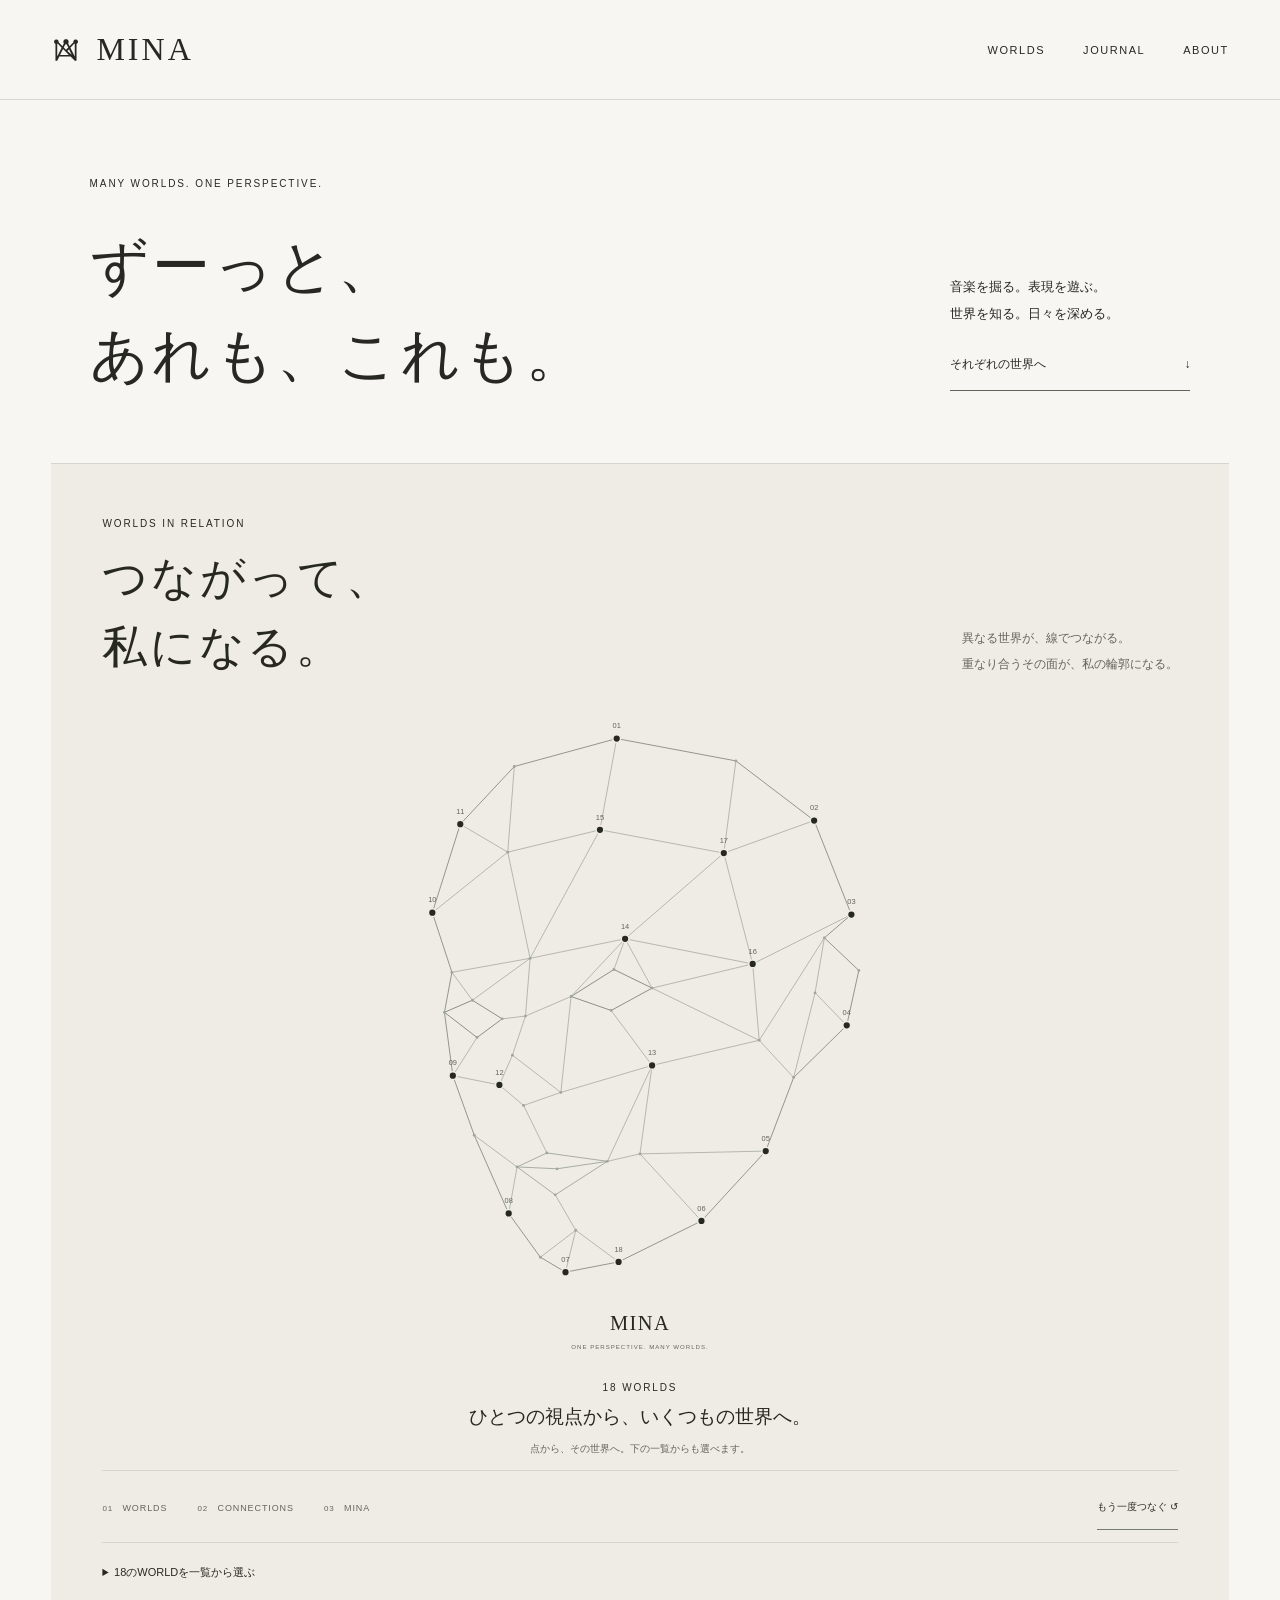
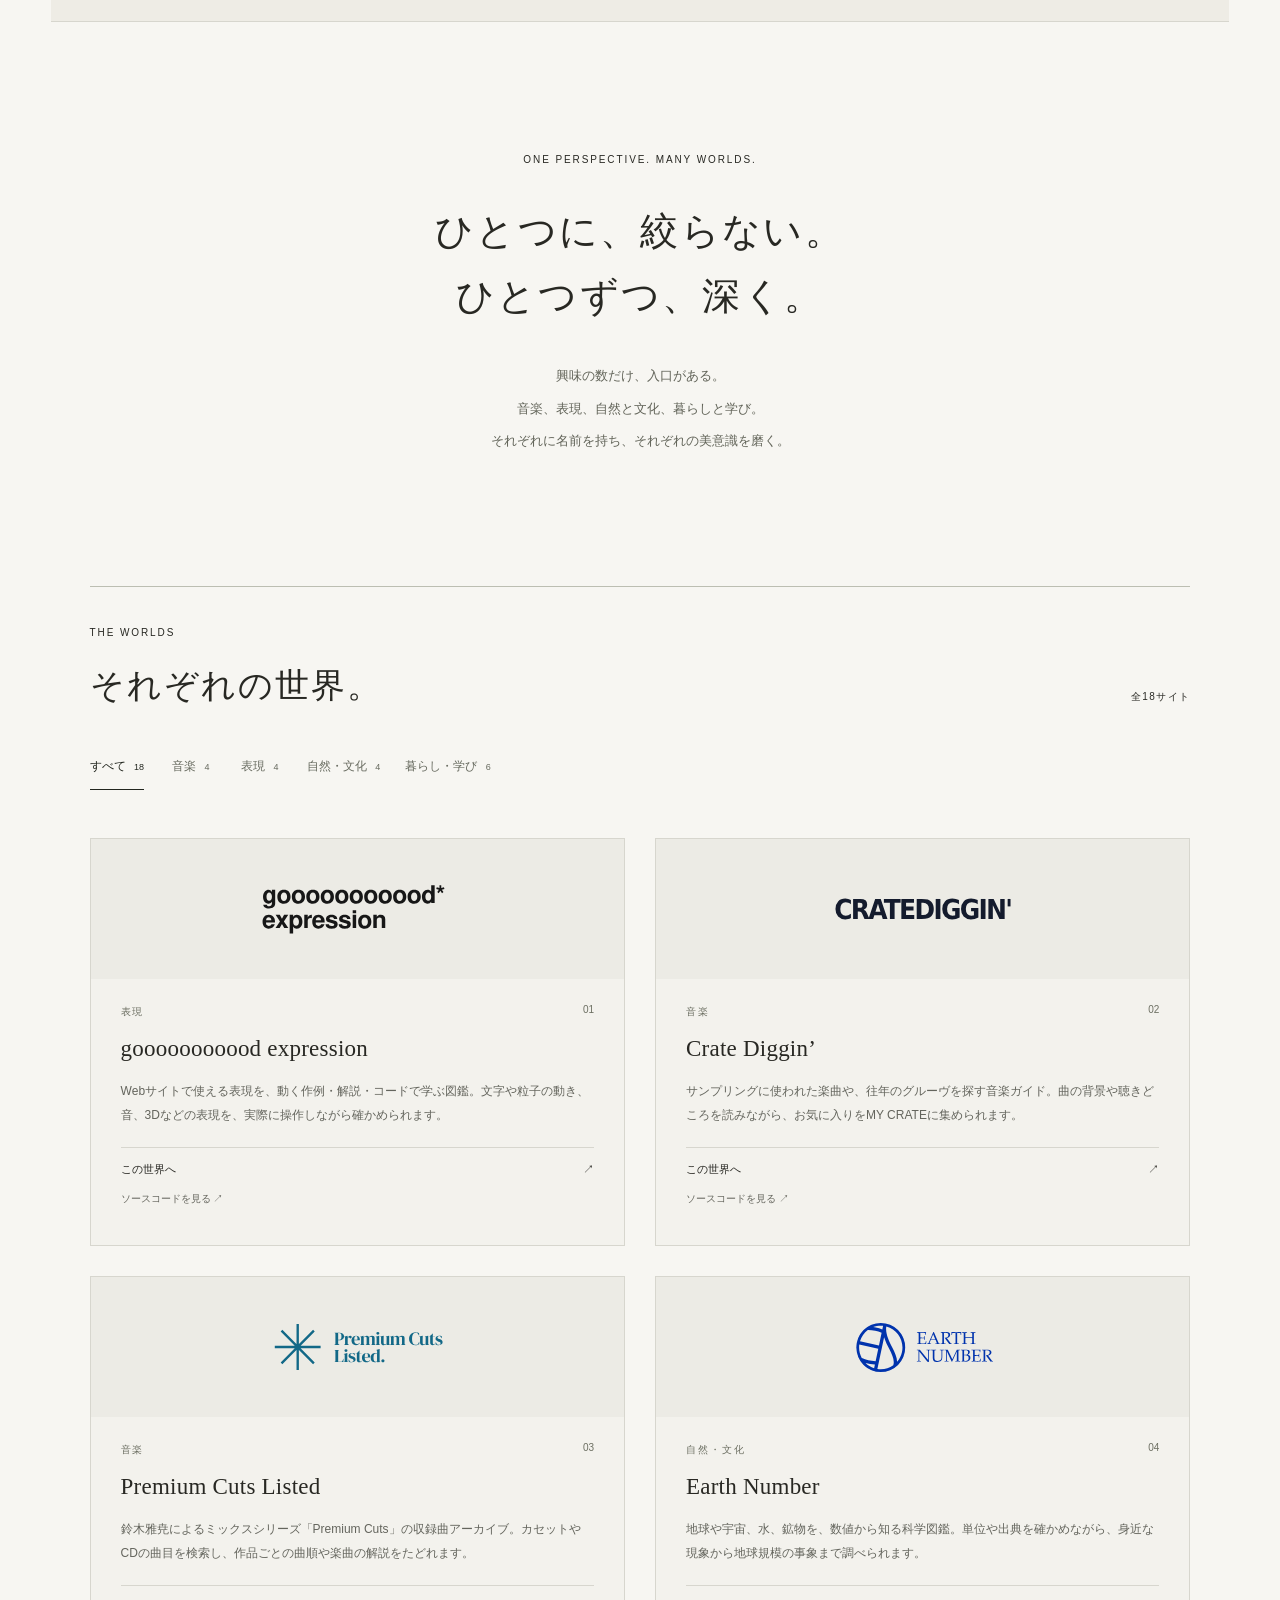
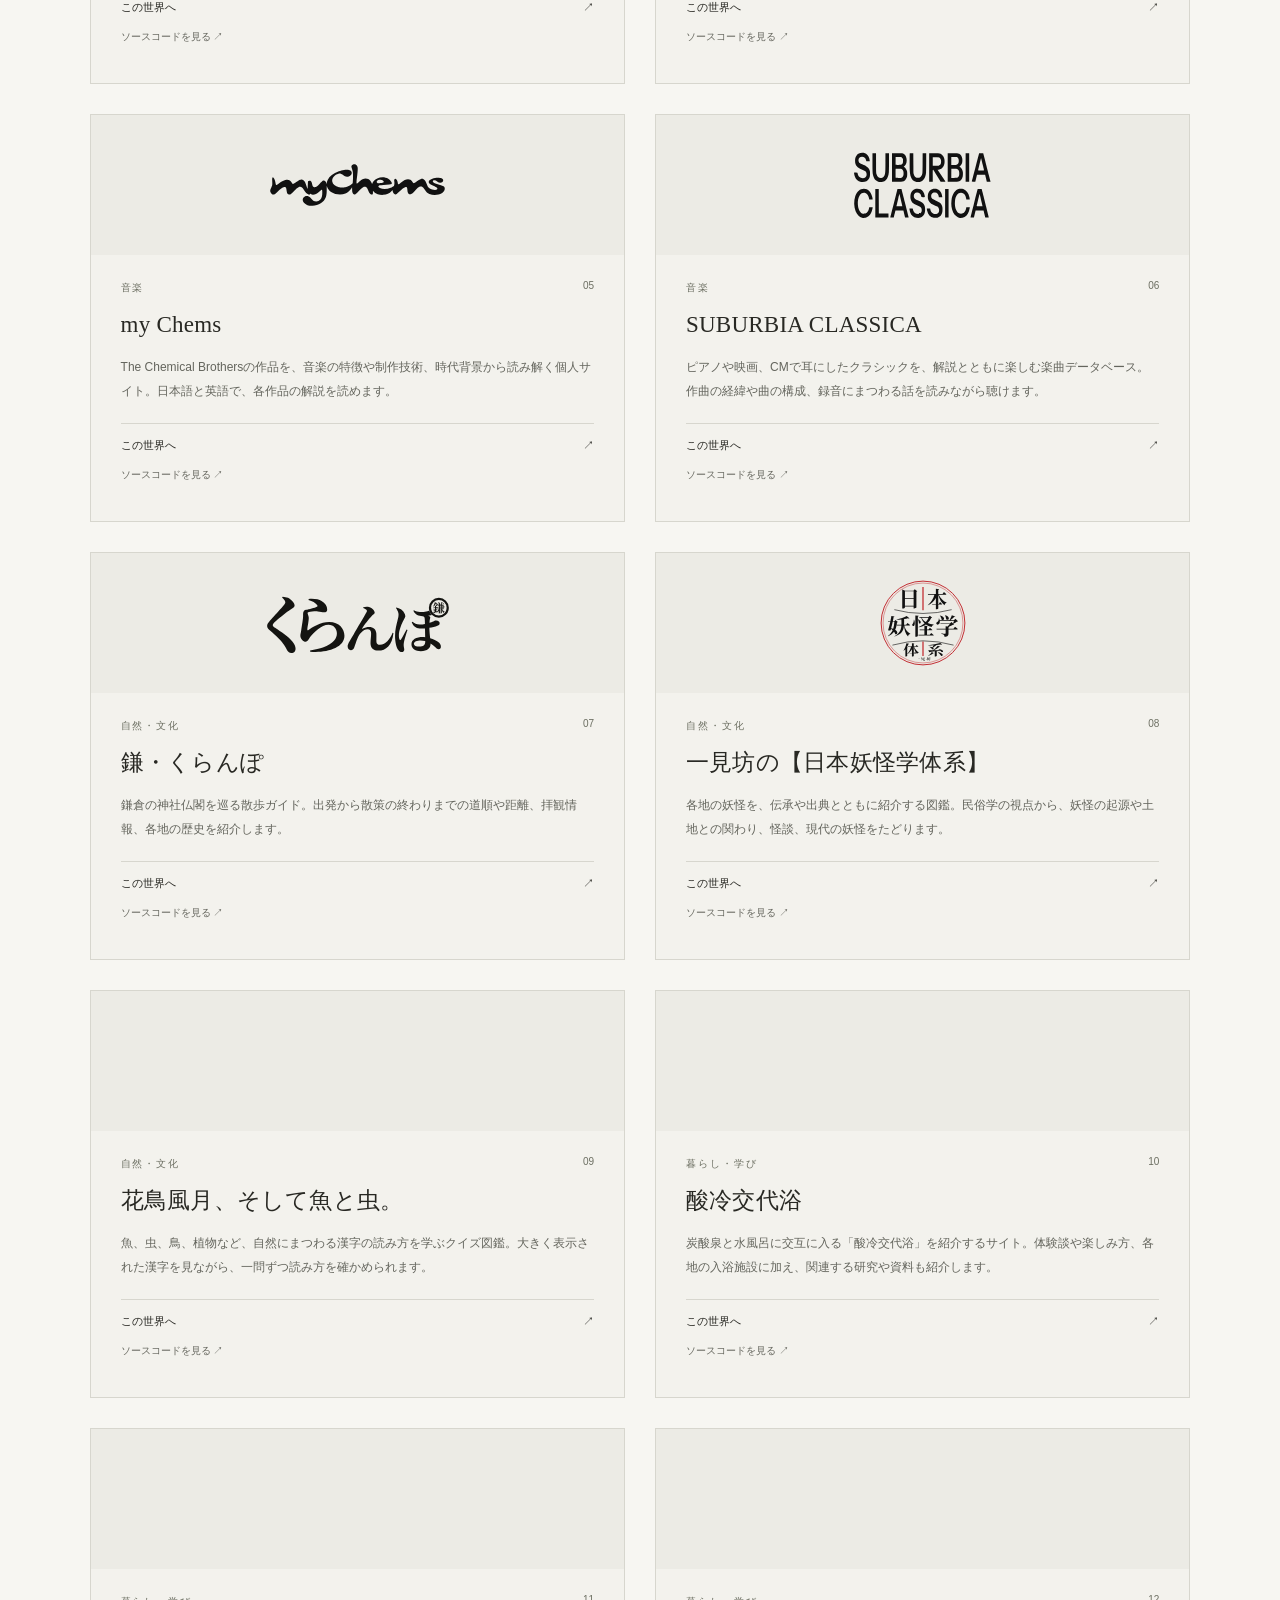
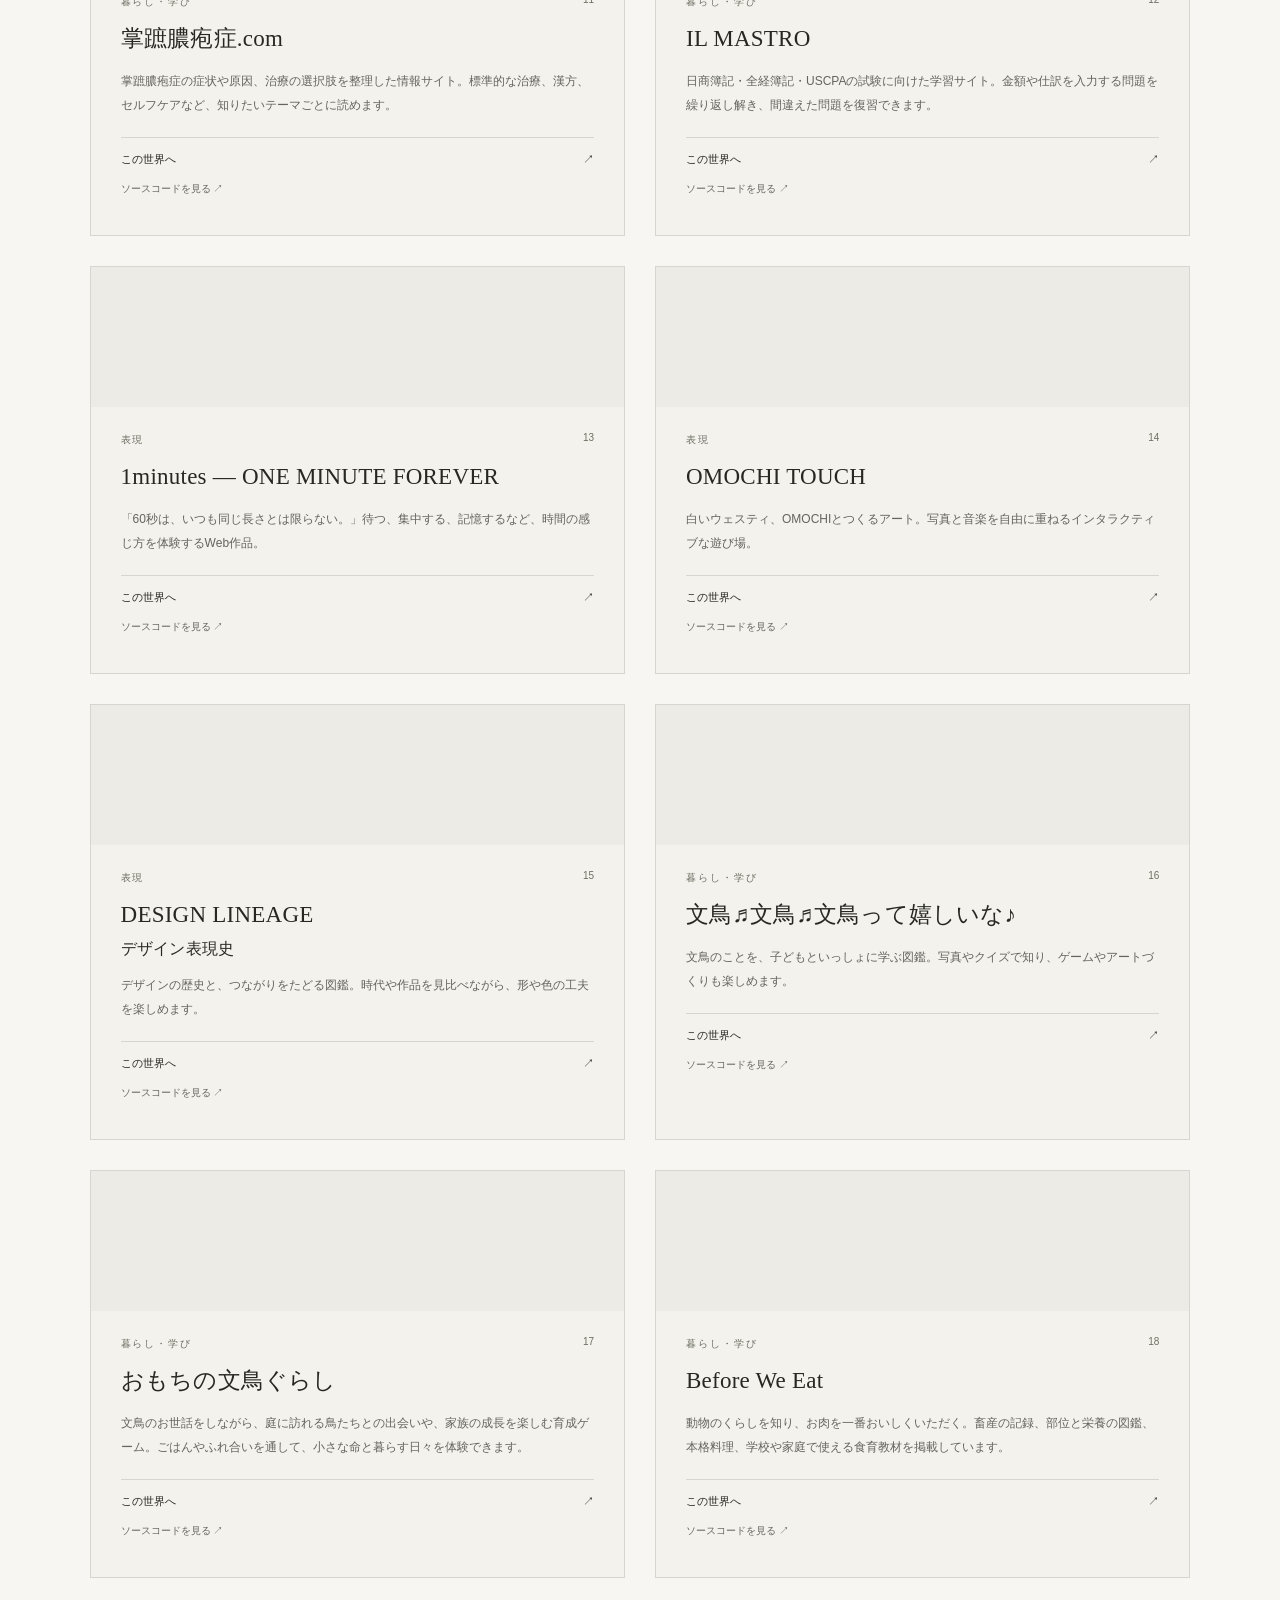
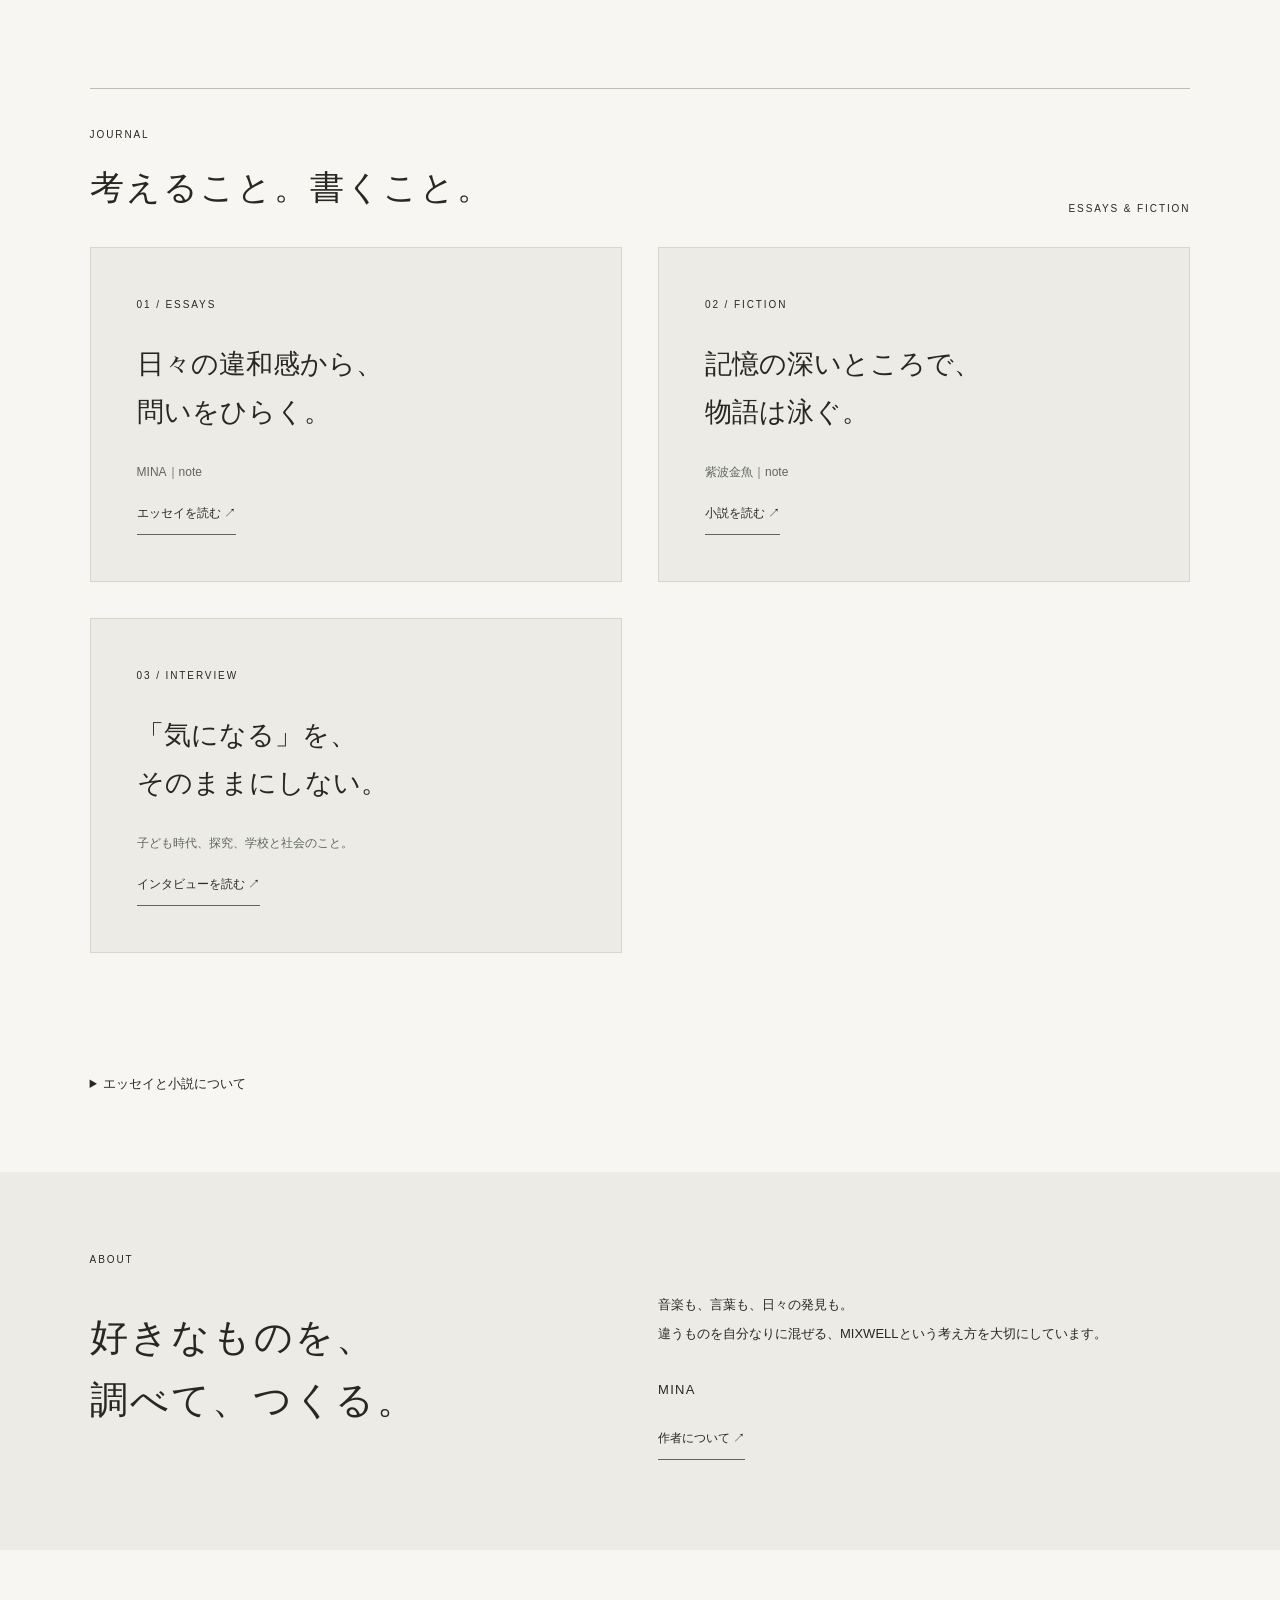
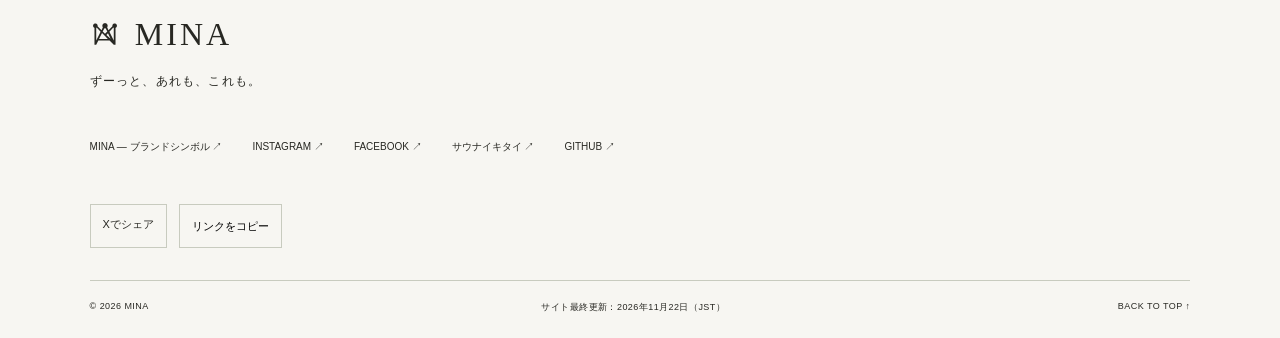
==== commit 35667aec: "Synchronize MINA portfolio metadata and checks for 18 projects" ====
--- a/index.html
+++ b/index.html
@@ -11,11 +11,11 @@
 <meta property="og:site_name" content="MINA"><meta property="og:locale" content="ja_JP"><meta property="og:image" content="https://djnaoyaman.github.io/og-image.png?v=20261106-mina"><meta property="og:image:secure_url" content="https://djnaoyaman.github.io/og-image.png?v=20261106-mina"><meta property="og:image:type" content="image/png"><meta property="og:image:width" content="1200"><meta property="og:image:height" content="630"><meta property="og:image:alt" content="MINA — ずーっと、あれも、これも。">
 <meta name="twitter:card" content="summary_large_image"><meta name="twitter:title" content="MINA — ずーっと、あれも、これも。"><meta name="twitter:description" content="MINAのWebプロジェクト集。音楽、表現、科学、民俗、暮らし。領域を越えて、全部やる。"><meta name="twitter:image" content="https://djnaoyaman.github.io/og-image.png?v=20261106-mina"><meta name="twitter:image:alt" content="MINA — ずーっと、あれも、これも。">
 <link rel="alternate" type="text/markdown" href="/llms.txt" title="サイト概要とプロジェクト一覧"><link rel="sitemap" type="application/xml" href="/sitemap.xml">
-<link rel="stylesheet" href="/maisons.css?v=20261114-game">
-<script type="application/ld+json">{"@context":"https://schema.org","@graph":[{"@type":"WebSite","@id":"https://djnaoyaman.github.io/#website","name":"MINA","url":"https://djnaoyaman.github.io/","inLanguage":"ja","description":"ずーっと、あれも、これも。MINAのWebプロジェクト集。","author":{"@id":"https://djnaoyaman.github.io/#person"},"image":{"@type":"ImageObject","url":"https://djnaoyaman.github.io/og-image.png?v=20261106-mina","width":1200,"height":630}},{"@type":"Person","@id":"https://djnaoyaman.github.io/#person","name":"MINA","url":"https://djnaoyaman.github.io/profile.html"},{"@type":"CollectionPage","@id":"https://djnaoyaman.github.io/#collection","name":"MINA — Worlds","url":"https://djnaoyaman.github.io/","isPartOf":{"@id":"https://djnaoyaman.github.io/#website"},"mainEntity":{"@type":"ItemList","numberOfItems":18,"itemListElement":[{"@type":"ListItem","position":1,"item":{"@type":"WebSite","name":"gooooooooood expression","url":"https://djnaoyaman.github.io/gooooooooood_expression/","description":"Webサイトで使える表現を、動く作例・解説・コードで学ぶ図鑑。文字や粒子の動き、音、3Dなどの表現を、実際に操作しながら確かめられます。","inLanguage":"ja"}},{"@type":"ListItem","position":2,"item":{"@type":"WebSite","name":"Crate Diggin’","url":"https://djnaoyaman.github.io/cratediggin/","description":"サンプリングに使われた楽曲や、往年のグルーヴを探す音楽ガイド。曲の背景や聴きどころを読みながら、お気に入りをMY CRATEに集められます。","inLanguage":"ja"}},{"@type":"ListItem","position":3,"item":{"@type":"WebSite","name":"Premium Cuts Listed","url":"https://djnaoyaman.github.io/premiumcuts/","description":"鈴木雅尭によるミックスシリーズ「Premium Cuts」の収録曲アーカイブ。カセットやCDの曲目を検索し、作品ごとの曲順や楽曲の解説をたどれます。","inLanguage":"ja"}},{"@type":"ListItem","position":4,"item":{"@type":"WebSite","name":"Earth Number","url":"https://djnaoyaman.github.io/earthnumber/","description":"地球や宇宙、水、鉱物を、数値から知る科学図鑑。単位や出典を確かめながら、身近な現象から地球規模の事象まで調べられます。","inLanguage":"ja"}},{"@type":"ListItem","position":5,"item":{"@type":"WebSite","name":"my Chems","url":"https://djnaoyaman.github.io/chems/","description":"The Chemical Brothersの作品を、音楽の特徴や制作技術、時代背景から読み解く個人サイト。日本語と英語で、各作品の解説を読めます。","inLanguage":"ja"}},{"@type":"ListItem","position":6,"item":{"@type":"WebSite","name":"SUBURBIA CLASSICA","url":"https://djnaoyaman.github.io/suburbia-classica/","description":"ピアノや映画、CMで耳にしたクラシックを、解説とともに楽しむ楽曲データベース。作曲の経緯や曲の構成、録音にまつわる話を読みながら聴けます。","inLanguage":"ja"}},{"@type":"ListItem","position":7,"item":{"@type":"WebSite","name":"鎌・くらんぽ","url":"https://djnaoyaman.github.io/kuranpo/","description":"鎌倉の神社仏閣を巡る散歩ガイド。出発から散策の終わりまでの道順や距離、拝観情報、各地の歴史を紹介します。","inLanguage":"ja"}},{"@type":"ListItem","position":8,"item":{"@type":"WebSite","name":"一見坊の【日本妖怪学体系】","url":"https://djnaoyaman.github.io/youkai/","description":"各地の妖怪を、伝承や出典とともに紹介する図鑑。民俗学の視点から、妖怪の起源や土地との関わり、怪談、現代の妖怪をたどります。","inLanguage":"ja"}},{"@type":"ListItem","position":9,"item":{"@type":"WebSite","name":"花鳥風月、そして魚と虫。","url":"https://djnaoyaman.github.io/sakanamushi/","description":"魚、虫、鳥、植物など、自然にまつわる漢字の読み方を学ぶクイズ図鑑。大きく表示された漢字を見ながら、一問ずつ読み方を確かめられます。","inLanguage":"ja"}},{"@type":"ListItem","position":10,"item":{"@type":"WebSite","name":"酸冷交代浴","url":"https://djnaoyaman.github.io/sanreikotaiyoku/","description":"炭酸泉と水風呂に交互に入る「酸冷交代浴」を紹介するサイト。体験談や楽しみ方、各地の入浴施設に加え、関連する研究や資料も紹介します。","inLanguage":"ja"}},{"@type":"ListItem","position":11,"item":{"@type":"WebSite","name":"掌蹠膿疱症.com","url":"https://djnaoyaman.github.io/ppp/","description":"掌蹠膿疱症の症状や原因、治療の選択肢を整理した情報サイト。標準的な治療、漢方、セルフケアなど、知りたいテーマごとに読めます。","inLanguage":"ja"}},{"@type":"ListItem","position":12,"item":{"@type":"WebSite","name":"IL MASTRO","url":"https://djnaoyaman.github.io/bookkeeping/","description":"日商簿記・全経簿記・USCPAの試験に向けた学習サイト。金額や仕訳を入力する問題を繰り返し解き、間違えた問題を復習できます。","inLanguage":"ja"}},{"@type":"ListItem","position":13,"item":{"@type":"WebSite","name":"1minutes — ONE MINUTE FOREVER","url":"https://djnaoyaman.github.io/1minutes/","description":"「60秒は、いつも同じ長さとは限らない。」待つ、集中する、記憶するなど、時間の感じ方を体験するWeb作品。","inLanguage":"ja"}},{"@type":"ListItem","position":14,"item":{"@type":"WebSite","name":"OMOCHI TOUCH","url":"https://djnaoyaman.github.io/omochi-touch/","description":"白いウェスティ、OMOCHIとつくるアート。写真と音楽を自由に重ねるインタラクティブな遊び場。","inLanguage":"ja"}},{"@type":"ListItem","position":15,"item":{"@type":"WebSite","name":"DESIGN LINEAGE｜デザイン表現史","url":"https://djnaoyaman.github.io/design-lineage/","description":"デザインの歴史と、つながりをたどる図鑑。時代や作品を見比べながら、形や色の工夫を楽しめます。","inLanguage":"ja"}},{"@type":"ListItem","position":16,"item":{"@type":"WebSite","name":"文鳥♬文鳥♬文鳥って嬉しいな♪","url":"https://djnaoyaman.github.io/buncho-ureshi/","description":"文鳥のことを、子どもといっしょに学ぶ図鑑。写真やクイズで知り、ゲームやアートづくりも楽しめます。","inLanguage":"ja"}},{"@type":"ListItem","position":17,"item":{"@type":"WebSite","name":"おもちの文鳥ぐらし","url":"https://djnaoyaman.github.io/buncho-ureshi/game/","description":"文鳥のお世話をしながら、庭に訪れる鳥たちとの出会いや、家族の成長を楽しむ育成ゲーム。ごはんやふれ合いを通して、小さな命と暮らす日々を体験できます。","inLanguage":"ja"}},{"@type":"ListItem","position":18,"item":{"@type":"WebSite","name":"Before We Eat","url":"https://djnaoyaman.github.io/beforeweeat/","description":"動物のくらし、肉の部位と栄養、部位に合う料理を学べる食育サイト。","inLanguage":"ja"}}]}}]}</script>
+<link rel="stylesheet" href="/maisons.css?v=20261122-beforeweeat">
+<script type="application/ld+json">{"@context":"https://schema.org","@graph":[{"@type":"WebSite","@id":"https://djnaoyaman.github.io/#website","name":"MINA","url":"https://djnaoyaman.github.io/","inLanguage":"ja","description":"ずーっと、あれも、これも。MINAのWebプロジェクト集。","author":{"@id":"https://djnaoyaman.github.io/#person"},"image":{"@type":"ImageObject","url":"https://djnaoyaman.github.io/og-image.png?v=20261106-mina","width":1200,"height":630}},{"@type":"Person","@id":"https://djnaoyaman.github.io/#person","name":"MINA","url":"https://djnaoyaman.github.io/profile.html"},{"@type":"CollectionPage","@id":"https://djnaoyaman.github.io/#collection","name":"MINA — Worlds","url":"https://djnaoyaman.github.io/","isPartOf":{"@id":"https://djnaoyaman.github.io/#website"},"mainEntity":{"@type":"ItemList","numberOfItems":18,"itemListElement":[{"@type":"ListItem","position":1,"item":{"@type":"WebSite","name":"gooooooooood expression","url":"https://djnaoyaman.github.io/gooooooooood_expression/","description":"Webサイトで使える表現を、動く作例・解説・コードで学ぶ図鑑。文字や粒子の動き、音、3Dなどの表現を、実際に操作しながら確かめられます。","inLanguage":"ja"}},{"@type":"ListItem","position":2,"item":{"@type":"WebSite","name":"Crate Diggin’","url":"https://djnaoyaman.github.io/cratediggin/","description":"サンプリングに使われた楽曲や、往年のグルーヴを探す音楽ガイド。曲の背景や聴きどころを読みながら、お気に入りをMY CRATEに集められます。","inLanguage":"ja"}},{"@type":"ListItem","position":3,"item":{"@type":"WebSite","name":"Premium Cuts Listed","url":"https://djnaoyaman.github.io/premiumcuts/","description":"鈴木雅尭によるミックスシリーズ「Premium Cuts」の収録曲アーカイブ。カセットやCDの曲目を検索し、作品ごとの曲順や楽曲の解説をたどれます。","inLanguage":"ja"}},{"@type":"ListItem","position":4,"item":{"@type":"WebSite","name":"Earth Number","url":"https://djnaoyaman.github.io/earthnumber/","description":"地球や宇宙、水、鉱物を、数値から知る科学図鑑。単位や出典を確かめながら、身近な現象から地球規模の事象まで調べられます。","inLanguage":"ja"}},{"@type":"ListItem","position":5,"item":{"@type":"WebSite","name":"my Chems","url":"https://djnaoyaman.github.io/chems/","description":"The Chemical Brothersの作品を、音楽の特徴や制作技術、時代背景から読み解く個人サイト。日本語と英語で、各作品の解説を読めます。","inLanguage":"ja"}},{"@type":"ListItem","position":6,"item":{"@type":"WebSite","name":"SUBURBIA CLASSICA","url":"https://djnaoyaman.github.io/suburbia-classica/","description":"ピアノや映画、CMで耳にしたクラシックを、解説とともに楽しむ楽曲データベース。作曲の経緯や曲の構成、録音にまつわる話を読みながら聴けます。","inLanguage":"ja"}},{"@type":"ListItem","position":7,"item":{"@type":"WebSite","name":"鎌・くらんぽ","url":"https://djnaoyaman.github.io/kuranpo/","description":"鎌倉の神社仏閣を巡る散歩ガイド。出発から散策の終わりまでの道順や距離、拝観情報、各地の歴史を紹介します。","inLanguage":"ja"}},{"@type":"ListItem","position":8,"item":{"@type":"WebSite","name":"一見坊の【日本妖怪学体系】","url":"https://djnaoyaman.github.io/youkai/","description":"各地の妖怪を、伝承や出典とともに紹介する図鑑。民俗学の視点から、妖怪の起源や土地との関わり、怪談、現代の妖怪をたどります。","inLanguage":"ja"}},{"@type":"ListItem","position":9,"item":{"@type":"WebSite","name":"花鳥風月、そして魚と虫。","url":"https://djnaoyaman.github.io/sakanamushi/","description":"魚、虫、鳥、植物など、自然にまつわる漢字の読み方を学ぶクイズ図鑑。大きく表示された漢字を見ながら、一問ずつ読み方を確かめられます。","inLanguage":"ja"}},{"@type":"ListItem","position":10,"item":{"@type":"WebSite","name":"酸冷交代浴","url":"https://djnaoyaman.github.io/sanreikotaiyoku/","description":"炭酸泉と水風呂に交互に入る「酸冷交代浴」を紹介するサイト。体験談や楽しみ方、各地の入浴施設に加え、関連する研究や資料も紹介します。","inLanguage":"ja"}},{"@type":"ListItem","position":11,"item":{"@type":"WebSite","name":"掌蹠膿疱症.com","url":"https://djnaoyaman.github.io/ppp/","description":"掌蹠膿疱症の症状や原因、治療の選択肢を整理した情報サイト。標準的な治療、漢方、セルフケアなど、知りたいテーマごとに読めます。","inLanguage":"ja"}},{"@type":"ListItem","position":12,"item":{"@type":"WebSite","name":"IL MASTRO","url":"https://djnaoyaman.github.io/bookkeeping/","description":"日商簿記・全経簿記・USCPAの試験に向けた学習サイト。金額や仕訳を入力する問題を繰り返し解き、間違えた問題を復習できます。","inLanguage":"ja"}},{"@type":"ListItem","position":13,"item":{"@type":"WebSite","name":"1minutes — ONE MINUTE FOREVER","url":"https://djnaoyaman.github.io/1minutes/","description":"「60秒は、いつも同じ長さとは限らない。」待つ、集中する、記憶するなど、時間の感じ方を体験するWeb作品。","inLanguage":"ja"}},{"@type":"ListItem","position":14,"item":{"@type":"WebSite","name":"OMOCHI TOUCH","url":"https://djnaoyaman.github.io/omochi-touch/","description":"白いウェスティ、OMOCHIとつくるアート。写真と音楽を自由に重ねるインタラクティブな遊び場。","inLanguage":"ja"}},{"@type":"ListItem","position":15,"item":{"@type":"WebSite","name":"DESIGN LINEAGE｜デザイン表現史","url":"https://djnaoyaman.github.io/design-lineage/","description":"デザインの歴史と、つながりをたどる図鑑。時代や作品を見比べながら、形や色の工夫を楽しめます。","inLanguage":"ja"}},{"@type":"ListItem","position":16,"item":{"@type":"WebSite","name":"文鳥♬文鳥♬文鳥って嬉しいな♪","url":"https://djnaoyaman.github.io/buncho-ureshi/","description":"文鳥のことを、子どもといっしょに学ぶ図鑑。写真やクイズで知り、ゲームやアートづくりも楽しめます。","inLanguage":"ja"}},{"@type":"ListItem","position":17,"item":{"@type":"WebSite","name":"おもちの文鳥ぐらし","url":"https://djnaoyaman.github.io/buncho-ureshi/game/","description":"文鳥のお世話をしながら、庭に訪れる鳥たちとの出会いや、家族の成長を楽しむ育成ゲーム。ごはんやふれ合いを通して、小さな命と暮らす日々を体験できます。","inLanguage":"ja"}},{"@type":"ListItem","position":18,"item":{"@type":"WebSite","name":"Before We Eat","url":"https://djnaoyaman.github.io/beforeweeat/","description":"動物のくらしを知り、お肉を一番おいしくいただく。畜産の記録、部位と栄養の図鑑、本格料理、学校や家庭で使える食育教材を掲載しています。","inLanguage":"ja"}}]}}]}</script>
 <meta name="google-site-verification" content="bP9IfKOWjW_sS23M6XOGqAyUFjWM9HLlekyKwcxPkyY" />
 <link rel="stylesheet" href="/author.css?v=20261031">
-</head><body id="top" class="maisons-home"><a class="skip" href="#main">本文へスキップ</a><header><a class="wordmark" href="#top"><img class="brand-symbol" src="/assets-source/tab-mark.svg?v=20261031-crown" width="30" height="30" alt="" aria-hidden="true"><span>MINA</span></a><nav aria-label="メインナビゲーション"><a href="#worlds">WORLDS</a><a href="#writing">JOURNAL</a><a href="#about">ABOUT</a></nav></header><main id="main" tabindex="-1"><section class="intro"><p class="eyebrow">MANY WORLDS. ONE PERSPECTIVE.</p><div class="intro-row"><h1 id="catchcopy"><span>ずーっと、</span><br><span>あれも、これも。</span></h1><div class="intro-note"><p>音楽を掘る。表現を遊ぶ。<br>世界を知る。日々を深める。</p><a class="text-link" href="#worlds">それぞれの世界へ <span>↓</span></a></div></div></section><section class="world-atlas" id="world-atlas" aria-labelledby="world-atlas-title"><div class="world-atlas-heading"><div><p class="eyebrow">WORLDS IN RELATION</p><h2 id="world-atlas-title">つながって、<br>私になる。</h2></div><p class="world-atlas-story">異なる世界が、線でつながる。<br>重なり合うその面が、私の輪郭になる。</p></div><div class="world-stage"><svg xmlns="http://www.w3.org/2000/svg" viewBox="260 -105 600 735" width="720" height="880" class="world-map world-portrait" aria-label="18のWORLDが点と線でつながり、左斜めから見た人物の顔をかたちづくる図"><title>WORLDS IN RELATION — 点と線の顔構造案</title><rect x="260" y="-105" width="600" height="735" fill="#eeece5" /><g fill="none" stroke-linejoin="round" stroke-linecap="round" aria-hidden="true" class="world-edges"><path data-from="crown" data-to="crownL" d="M535,-55 L425,-25" stroke="#92958a" stroke-width="1.05" class="world-edge wire-outline" pathLength="1" data-worlds="0" /><path data-from="crown" data-to="crownR" d="M535,-55 L663,-31" stroke="#92958a" stroke-width="1.05" class="world-edge wire-outline" pathLength="1" data-worlds="0" /><path data-from="crownR" data-to="upperR" d="M663,-31 L747,33" stroke="#92958a" stroke-width="1.05" class="world-edge wire-outline" pathLength="1" data-worlds="1" /><path data-from="templeR" data-to="upperR" d="M787,134 L747,33" stroke="#92958a" stroke-width="1.05" class="world-edge wire-outline" pathLength="1" data-worlds="2,1" /><path data-from="earTop" data-to="templeR" d="M758,159 L787,134" stroke="#92958a" stroke-width="1.05" class="world-edge wire-outline" pathLength="1" data-worlds="2" /><path data-from="earBack" data-to="earTop" d="M795,194 L758,159" stroke="#92958a" stroke-width="1.05" class="world-edge wire-outline" pathLength="1" data-worlds="" /><path data-from="earBack" data-to="earMid" d="M795,194 L782,253" stroke="#92958a" stroke-width="1.05" class="world-edge wire-outline" pathLength="1" data-worlds="3" /><path data-from="earBase" data-to="earMid" d="M725,309 L782,253" stroke="#92958a" stroke-width="1.05" class="world-edge wire-outline" pathLength="1" data-worlds="3" /><path data-from="earBase" data-to="jawR" d="M725,309 L695,388" stroke="#92958a" stroke-width="1.05" class="world-edge wire-outline" pathLength="1" data-worlds="4" /><path data-from="jaw" data-to="jawR" d="M626,463 L695,388" stroke="#92958a" stroke-width="1.05" class="world-edge wire-outline" pathLength="1" data-worlds="5,4" /><path data-from="chinR" data-to="jaw" d="M537,507 L626,463" stroke="#92958a" stroke-width="1.05" class="world-edge wire-outline" pathLength="1" data-worlds="5" /><path data-from="chin" data-to="chinR" d="M480,518 L537,507" stroke="#92958a" stroke-width="1.05" class="world-edge wire-outline" pathLength="1" data-worlds="6" /><path data-from="chin" data-to="chinL" d="M480,518 L453,502" stroke="#92958a" stroke-width="1.05" class="world-edge wire-outline" pathLength="1" data-worlds="6" /><path data-from="chinL" data-to="jawL" d="M453,502 L419,455" stroke="#92958a" stroke-width="1.05" class="world-edge wire-outline" pathLength="1" data-worlds="7" /><path data-from="farLowCheek" data-to="jawL" d="M382,371 L419,455" stroke="#92958a" stroke-width="1.05" class="world-edge wire-outline" pathLength="1" data-worlds="7" /><path data-from="farCheek" data-to="farLowCheek" d="M359,307 L382,371" stroke="#92958a" stroke-width="1.05" class="world-edge wire-outline" pathLength="1" data-worlds="8" /><path data-from="farCheek" data-to="farOut" d="M359,307 L350,239" stroke="#92958a" stroke-width="1.05" class="world-edge wire-outline" pathLength="1" data-worlds="8" /><path data-from="browL" data-to="farOut" d="M358,196 L350,239" stroke="#92958a" stroke-width="1.05" class="world-edge wire-outline" pathLength="1" data-worlds="" /><path data-from="browL" data-to="templeL" d="M358,196 L337,132" stroke="#92958a" stroke-width="1.05" class="world-edge wire-outline" pathLength="1" data-worlds="9" /><path data-from="templeL" data-to="upperL" d="M337,132 L367,37" stroke="#92958a" stroke-width="1.05" class="world-edge wire-outline" pathLength="1" data-worlds="9,10" /><path data-from="crownL" data-to="upperL" d="M425,-25 L367,37" stroke="#92958a" stroke-width="1.05" class="world-edge wire-outline" pathLength="1" data-worlds="10" /><path data-from="foreL" data-to="upperL" d="M418,67 L367,37" stroke="#a5a89c" stroke-width="0.82" class="world-edge wire-structure" pathLength="1" data-worlds="10" /><path data-from="foreC" data-to="foreL" d="M517,43 L418,67" stroke="#a5a89c" stroke-width="0.82" class="world-edge wire-structure" pathLength="1" data-worlds="14" /><path data-from="crown" data-to="foreC" d="M535,-55 L517,43" stroke="#a5a89c" stroke-width="0.82" class="world-edge wire-structure" pathLength="1" data-worlds="0,14" /><path data-from="crownL" data-to="foreL" d="M425,-25 L418,67" stroke="#a5a89c" stroke-width="0.82" class="world-edge wire-structure" pathLength="1" data-worlds="" /><path data-from="foreL" data-to="templeL" d="M418,67 L337,132" stroke="#a5a89c" stroke-width="0.82" class="world-edge wire-structure" pathLength="1" data-worlds="9" /><path data-from="foreC" data-to="foreR" d="M517,43 L650,68" stroke="#a5a89c" stroke-width="0.82" class="world-edge wire-structure" pathLength="1" data-worlds="14,16" /><path data-from="foreR" data-to="upperR" d="M650,68 L747,33" stroke="#a5a89c" stroke-width="0.82" class="world-edge wire-structure" pathLength="1" data-worlds="1,16" /><path data-from="crownR" data-to="foreR" d="M663,-31 L650,68" stroke="#a5a89c" stroke-width="0.82" class="world-edge wire-structure" pathLength="1" data-worlds="16" /><path data-from="browC" data-to="foreL" d="M442,181 L418,67" stroke="#a5a89c" stroke-width="0.82" class="world-edge wire-structure" pathLength="1" data-worlds="" /><path data-from="browC" data-to="foreC" d="M442,181 L517,43" stroke="#a5a89c" stroke-width="0.82" class="world-edge wire-structure" pathLength="1" data-worlds="14" /><path data-from="browR" data-to="foreR" d="M544,160 L650,68" stroke="#a5a89c" stroke-width="0.82" class="world-edge wire-structure" pathLength="1" data-worlds="13,16" /><path data-from="browC" data-to="browR" d="M442,181 L544,160" stroke="#a5a89c" stroke-width="0.82" class="world-edge wire-structure" pathLength="1" data-worlds="13" /><path data-from="browC" data-to="browL" d="M442,181 L358,196" stroke="#a5a89c" stroke-width="0.82" class="world-edge wire-structure" pathLength="1" data-worlds="" /><path data-from="foreR" data-to="temple" d="M650,68 L681,187" stroke="#a5a89c" stroke-width="0.82" class="world-edge wire-structure" pathLength="1" data-worlds="15,16" /><path data-from="temple" data-to="templeR" d="M681,187 L787,134" stroke="#a5a89c" stroke-width="0.82" class="world-edge wire-structure" pathLength="1" data-worlds="2,15" /><path data-from="browR" data-to="temple" d="M544,160 L681,187" stroke="#a5a89c" stroke-width="0.82" class="world-edge wire-structure" pathLength="1" data-worlds="13,15" /><path data-from="browR" data-to="nearOut" d="M544,160 L573,213" stroke="#a5a89c" stroke-width="0.82" class="world-edge wire-structure" pathLength="1" data-worlds="13" /><path data-from="farOut" data-to="farTop" d="M350,239 L380,226" stroke="#858a7d" stroke-width="1.0" class="world-edge wire-orbit" pathLength="1" data-worlds="" /><path data-from="farIn" data-to="farTop" d="M412,246 L380,226" stroke="#858a7d" stroke-width="1.0" class="world-edge wire-orbit" pathLength="1" data-worlds="" /><path data-from="farIn" data-to="farLow" d="M412,246 L385,266" stroke="#858a7d" stroke-width="1.0" class="world-edge wire-orbit" pathLength="1" data-worlds="" /><path data-from="farLow" data-to="farOut" d="M385,266 L350,239" stroke="#858a7d" stroke-width="1.0" class="world-edge wire-orbit" pathLength="1" data-worlds="" /><path data-from="nearIn" data-to="nearTop" d="M486,222 L532,193" stroke="#858a7d" stroke-width="1.0" class="world-edge wire-orbit" pathLength="1" data-worlds="" /><path data-from="nearOut" data-to="nearTop" d="M573,213 L532,193" stroke="#858a7d" stroke-width="1.0" class="world-edge wire-orbit" pathLength="1" data-worlds="" /><path data-from="nearLow" data-to="nearOut" d="M529,237 L573,213" stroke="#858a7d" stroke-width="1.0" class="world-edge wire-orbit" pathLength="1" data-worlds="" /><path data-from="nearIn" data-to="nearLow" d="M486,222 L529,237" stroke="#858a7d" stroke-width="1.0" class="world-edge wire-orbit" pathLength="1" data-worlds="" /><path data-from="browL" data-to="farTop" d="M358,196 L380,226" stroke="#a5a89c" stroke-width="0.82" class="world-edge wire-structure" pathLength="1" data-worlds="" /><path data-from="browC" data-to="farTop" d="M442,181 L380,226" stroke="#a5a89c" stroke-width="0.82" class="world-edge wire-structure" pathLength="1" data-worlds="" /><path data-from="bridge" data-to="browC" d="M437,243 L442,181" stroke="#a5a89c" stroke-width="0.82" class="world-edge wire-structure" pathLength="1" data-worlds="" /><path data-from="bridge" data-to="nearIn" d="M437,243 L486,222" stroke="#a5a89c" stroke-width="0.82" class="world-edge wire-structure" pathLength="1" data-worlds="" /><path data-from="browR" data-to="nearIn" d="M544,160 L486,222" stroke="#a5a89c" stroke-width="0.82" class="world-edge wire-structure" pathLength="1" data-worlds="13" /><path data-from="browR" data-to="nearTop" d="M544,160 L532,193" stroke="#a5a89c" stroke-width="0.82" class="world-edge wire-structure" pathLength="1" data-worlds="13" /><path data-from="bridge" data-to="farIn" d="M437,243 L412,246" stroke="#a5a89c" stroke-width="0.82" class="world-edge wire-structure" pathLength="1" data-worlds="" /><path data-from="bridge" data-to="noseMid" d="M437,243 L423,285" stroke="#a5a89c" stroke-width="0.82" class="world-edge wire-structure" pathLength="1" data-worlds="" /><path data-from="noseMid" data-to="noseTip" d="M423,285 L409,317" stroke="#a5a89c" stroke-width="0.82" class="world-edge wire-structure" pathLength="1" data-worlds="11" /><path data-from="noseBase" data-to="noseTip" d="M435,339 L409,317" stroke="#a5a89c" stroke-width="0.82" class="world-edge wire-structure" pathLength="1" data-worlds="11" /><path data-from="noseBase" data-to="noseWing" d="M435,339 L475,325" stroke="#a5a89c" stroke-width="0.82" class="world-edge wire-structure" pathLength="1" data-worlds="" /><path data-from="nearIn" data-to="noseWing" d="M486,222 L475,325" stroke="#a5a89c" stroke-width="0.82" class="world-edge wire-structure" pathLength="1" data-worlds="" /><path data-from="noseMid" data-to="noseWing" d="M423,285 L475,325" stroke="#a5a89c" stroke-width="0.82" class="world-edge wire-structure" pathLength="1" data-worlds="" /><path data-from="farLowCheek" data-to="mouthFar" d="M382,371 L428,405" stroke="#a5a89c" stroke-width="0.82" class="world-edge wire-structure" pathLength="1" data-worlds="" /><path data-from="jawL" data-to="mouthFar" d="M419,455 L428,405" stroke="#a5a89c" stroke-width="0.82" class="world-edge wire-structure" pathLength="1" data-worlds="7" /><path data-from="farCheek" data-to="farLow" d="M359,307 L385,266" stroke="#a5a89c" stroke-width="0.82" class="world-edge wire-structure" pathLength="1" data-worlds="8" /><path data-from="farCheek" data-to="noseTip" d="M359,307 L409,317" stroke="#a5a89c" stroke-width="0.82" class="world-edge wire-structure" pathLength="1" data-worlds="8,11" /><path data-from="cheek" data-to="nearLow" d="M573,296 L529,237" stroke="#a5a89c" stroke-width="0.82" class="world-edge wire-structure" pathLength="1" data-worlds="12" /><path data-from="cheek" data-to="cheekOuter" d="M573,296 L688,269" stroke="#a5a89c" stroke-width="0.82" class="world-edge wire-structure" pathLength="1" data-worlds="12" /><path data-from="cheekOuter" data-to="temple" d="M688,269 L681,187" stroke="#a5a89c" stroke-width="0.82" class="world-edge wire-structure" pathLength="1" data-worlds="15" /><path data-from="nearOut" data-to="temple" d="M573,213 L681,187" stroke="#a5a89c" stroke-width="0.82" class="world-edge wire-structure" pathLength="1" data-worlds="15" /><path data-from="cheekOuter" data-to="nearOut" d="M688,269 L573,213" stroke="#a5a89c" stroke-width="0.82" class="world-edge wire-structure" pathLength="1" data-worlds="" /><path data-from="cheekOuter" data-to="earTop" d="M688,269 L758,159" stroke="#a5a89c" stroke-width="0.82" class="world-edge wire-structure" pathLength="1" data-worlds="" /><path data-from="cheekOuter" data-to="earBase" d="M688,269 L725,309" stroke="#a5a89c" stroke-width="0.82" class="world-edge wire-structure" pathLength="1" data-worlds="" /><path data-from="cheekLow" data-to="jawR" d="M560,391 L695,388" stroke="#a5a89c" stroke-width="0.82" class="world-edge wire-structure" pathLength="1" data-worlds="4" /><path data-from="cheek" data-to="cheekLow" d="M573,296 L560,391" stroke="#a5a89c" stroke-width="0.82" class="world-edge wire-structure" pathLength="1" data-worlds="12" /><path data-from="cheek" data-to="noseWing" d="M573,296 L475,325" stroke="#a5a89c" stroke-width="0.82" class="world-edge wire-structure" pathLength="1" data-worlds="12" /><path data-from="cheek" data-to="mouthNear" d="M573,296 L525,399" stroke="#a5a89c" stroke-width="0.82" class="world-edge wire-structure" pathLength="1" data-worlds="12" /><path data-from="mouthUp" data-to="noseBase" d="M460,390 L435,339" stroke="#a5a89c" stroke-width="0.82" class="world-edge wire-structure" pathLength="1" data-worlds="" /><path data-from="mouthFar" data-to="mouthUp" d="M428,405 L460,390" stroke="#969b8d" stroke-width="0.85" class="world-edge wire-mouth" pathLength="1" data-worlds="" /><path data-from="mouthNear" data-to="mouthUp" d="M525,399 L460,390" stroke="#969b8d" stroke-width="0.85" class="world-edge wire-mouth" pathLength="1" data-worlds="" /><path data-from="mouthMid" data-to="mouthNear" d="M471,407 L525,399" stroke="#969b8d" stroke-width="0.85" class="world-edge wire-mouth" pathLength="1" data-worlds="" /><path data-from="mouthFar" data-to="mouthMid" d="M428,405 L471,407" stroke="#969b8d" stroke-width="0.85" class="world-edge wire-mouth" pathLength="1" data-worlds="" /><path data-from="mouthFar" data-to="mouthLow" d="M428,405 L469,435" stroke="#969b8d" stroke-width="0.85" class="world-edge wire-mouth" pathLength="1" data-worlds="" /><path data-from="mouthLow" data-to="mouthNear" d="M469,435 L525,399" stroke="#969b8d" stroke-width="0.85" class="world-edge wire-mouth" pathLength="1" data-worlds="" /><path data-from="chinL" data-to="chinPlane" d="M453,502 L491,473" stroke="#a5a89c" stroke-width="0.82" class="world-edge wire-structure" pathLength="1" data-worlds="" /><path data-from="chinPlane" data-to="mouthLow" d="M491,473 L469,435" stroke="#a5a89c" stroke-width="0.82" class="world-edge wire-structure" pathLength="1" data-worlds="" /><path data-from="cheekLow" data-to="mouthNear" d="M560,391 L525,399" stroke="#a5a89c" stroke-width="0.82" class="world-edge wire-structure" pathLength="1" data-worlds="" /><path data-from="cheekLow" data-to="jaw" d="M560,391 L626,463" stroke="#a5a89c" stroke-width="0.82" class="world-edge wire-structure" pathLength="1" data-worlds="5" /><path data-from="chinPlane" data-to="chinR" d="M491,473 L537,507" stroke="#a5a89c" stroke-width="0.82" class="world-edge wire-structure" pathLength="1" data-worlds="" /><path data-from="chin" data-to="chinPlane" d="M480,518 L491,473" stroke="#a5a89c" stroke-width="0.82" class="world-edge wire-structure" pathLength="1" data-worlds="6" /><path data-from="earInner" data-to="earTop" d="M748,218 L758,159" stroke="#a5a89c" stroke-width="0.82" class="world-edge wire-structure" pathLength="1" data-worlds="" /><path data-from="earInner" data-to="earMid" d="M748,218 L782,253" stroke="#a5a89c" stroke-width="0.82" class="world-edge wire-structure" pathLength="1" data-worlds="3" /><path data-from="earBase" data-to="earInner" d="M725,309 L748,218" stroke="#a5a89c" stroke-width="0.82" class="world-edge wire-structure" pathLength="1" data-worlds="" /></g><g fill="#a0a598" aria-hidden="true" class="world-support-points"><circle cx="425" cy="-25" r="1.5" /><circle cx="663" cy="-31" r="1.5" /><circle cx="418" cy="67" r="1.5" /><circle cx="442" cy="181" r="1.5" /><circle cx="358" cy="196" r="1.5" /><circle cx="350" cy="239" r="1.5" /><circle cx="380" cy="226" r="1.5" /><circle cx="412" cy="246" r="1.5" /><circle cx="385" cy="266" r="1.5" /><circle cx="486" cy="222" r="1.5" /><circle cx="532" cy="193" r="1.5" /><circle cx="573" cy="213" r="1.5" /><circle cx="529" cy="237" r="1.5" /><circle cx="437" cy="243" r="1.5" /><circle cx="423" cy="285" r="1.5" /><circle cx="435" cy="339" r="1.5" /><circle cx="475" cy="325" r="1.5" /><circle cx="382" cy="371" r="1.5" /><circle cx="688" cy="269" r="1.5" /><circle cx="560" cy="391" r="1.5" /><circle cx="758" cy="159" r="1.5" /><circle cx="795" cy="194" r="1.5" /><circle cx="725" cy="309" r="1.5" /><circle cx="748" cy="218" r="1.5" /><circle cx="428" cy="405" r="1.5" /><circle cx="460" cy="390" r="1.5" /><circle cx="471" cy="407" r="1.5" /><circle cx="525" cy="399" r="1.5" /><circle cx="469" cy="435" r="1.5" /><circle cx="453" cy="502" r="1.5" /><circle cx="537" cy="507" r="1.5" /><circle cx="491" cy="473" r="1.5" /></g><a class="world-node" href="/gooooooooood_expression/" aria-label="gooooooooood expressionを訪れる" data-index="0"><title>gooooooooood expression</title><circle class="world-halo" cx="535" cy="-55" r="14" /><circle class="world-hit" cx="535" cy="-55" r="30" /><circle cx="535" cy="-55" r="4.2" fill="#282823" stroke="#eeece5" stroke-width="1.7" class="world-point" /><text x="535" y="-66" text-anchor="middle" font-family="Arial,sans-serif" font-size="8" fill="#62675d" class="world-number" aria-hidden="true">01</text></a><a class="world-node" href="/cratediggin/" aria-label="Crate Diggin’を訪れる" data-index="1"><title>Crate Diggin’</title><circle class="world-halo" cx="747" cy="33" r="14" /><circle class="world-hit" cx="747" cy="33" r="30" /><circle cx="747" cy="33" r="4.2" fill="#282823" stroke="#eeece5" stroke-width="1.7" class="world-point" /><text x="747" y="22" text-anchor="middle" font-family="Arial,sans-serif" font-size="8" fill="#62675d" class="world-number" aria-hidden="true">02</text></a><a class="world-node" href="/premiumcuts/" aria-label="Premium Cuts Listedを訪れる" data-index="2"><title>Premium Cuts Listed</title><circle class="world-halo" cx="787" cy="134" r="14" /><circle class="world-hit" cx="787" cy="134" r="30" /><circle cx="787" cy="134" r="4.2" fill="#282823" stroke="#eeece5" stroke-width="1.7" class="world-point" /><text x="787" y="123" text-anchor="middle" font-family="Arial,sans-serif" font-size="8" fill="#62675d" class="world-number" aria-hidden="true">03</text></a><a class="world-node" href="/earthnumber/" aria-label="Earth Numberを訪れる" data-index="3"><title>Earth Number</title><circle class="world-halo" cx="782" cy="253" r="14" /><circle class="world-hit" cx="782" cy="253" r="30" /><circle cx="782" cy="253" r="4.2" fill="#282823" stroke="#eeece5" stroke-width="1.7" class="world-point" /><text x="782" y="242" text-anchor="middle" font-family="Arial,sans-serif" font-size="8" fill="#62675d" class="world-number" aria-hidden="true">04</text></a><a class="world-node" href="/chems/" aria-label="my Chemsを訪れる" data-index="4"><title>my Chems</title><circle class="world-halo" cx="695" cy="388" r="14" /><circle class="world-hit" cx="695" cy="388" r="30" /><circle cx="695" cy="388" r="4.2" fill="#282823" stroke="#eeece5" stroke-width="1.7" class="world-point" /><text x="695" y="377" text-anchor="middle" font-family="Arial,sans-serif" font-size="8" fill="#62675d" class="world-number" aria-hidden="true">05</text></a><a class="world-node" href="/suburbia-classica/" aria-label="SUBURBIA CLASSICAを訪れる" data-index="5"><title>SUBURBIA CLASSICA</title><circle class="world-halo" cx="626" cy="463" r="14" /><circle class="world-hit" cx="626" cy="463" r="30" /><circle cx="626" cy="463" r="4.2" fill="#282823" stroke="#eeece5" stroke-width="1.7" class="world-point" /><text x="626" y="452" text-anchor="middle" font-family="Arial,sans-serif" font-size="8" fill="#62675d" class="world-number" aria-hidden="true">06</text></a><a class="world-node" href="/kuranpo/" aria-label="鎌・くらんぽを訪れる" data-index="6"><title>鎌・くらんぽ</title><circle class="world-halo" cx="480" cy="518" r="14" /><circle class="world-hit" cx="480" cy="518" r="30" /><circle cx="480" cy="518" r="4.2" fill="#282823" stroke="#eeece5" stroke-width="1.7" class="world-point" /><text x="480" y="507" text-anchor="middle" font-family="Arial,sans-serif" font-size="8" fill="#62675d" class="world-number" aria-hidden="true">07</text></a><a class="world-node" href="/youkai/" aria-label="一見坊の【日本妖怪学体系】を訪れる" data-index="7"><title>一見坊の【日本妖怪学体系】</title><circle class="world-halo" cx="419" cy="455" r="14" /><circle class="world-hit" cx="419" cy="455" r="30" /><circle cx="419" cy="455" r="4.2" fill="#282823" stroke="#eeece5" stroke-width="1.7" class="world-point" /><text x="419" y="444" text-anchor="middle" font-family="Arial,sans-serif" font-size="8" fill="#62675d" class="world-number" aria-hidden="true">08</text></a><a class="world-node" href="/sakanamushi/" aria-label="花鳥風月、そして魚と虫。を訪れる" data-index="8"><title>花鳥風月、そして魚と虫。</title><circle class="world-halo" cx="359" cy="307" r="14" /><circle class="world-hit" cx="359" cy="307" r="30" /><circle cx="359" cy="307" r="4.2" fill="#282823" stroke="#eeece5" stroke-width="1.7" class="world-point" /><text x="359" y="296" text-anchor="middle" font-family="Arial,sans-serif" font-size="8" fill="#62675d" class="world-number" aria-hidden="true">09</text></a><a class="world-node" href="/sanreikotaiyoku/" aria-label="酸冷交代浴を訪れる" data-index="9"><title>酸冷交代浴</title><circle class="world-halo" cx="337" cy="132" r="14" /><circle class="world-hit" cx="337" cy="132" r="30" /><circle cx="337" cy="132" r="4.2" fill="#282823" stroke="#eeece5" stroke-width="1.7" class="world-point" /><text x="337" y="121" text-anchor="middle" font-family="Arial,sans-serif" font-size="8" fill="#62675d" class="world-number" aria-hidden="true">10</text></a><a class="world-node" href="/ppp/" aria-label="掌蹠膿疱症.comを訪れる" data-index="10"><title>掌蹠膿疱症.com</title><circle class="world-halo" cx="367" cy="37" r="14" /><circle class="world-hit" cx="367" cy="37" r="30" /><circle cx="367" cy="37" r="4.2" fill="#282823" stroke="#eeece5" stroke-width="1.7" class="world-point" /><text x="367" y="26" text-anchor="middle" font-family="Arial,sans-serif" font-size="8" fill="#62675d" class="world-number" aria-hidden="true">11</text></a><a class="world-node" href="/bookkeeping/" aria-label="IL MASTROを訪れる" data-index="11"><title>IL MASTRO</title><circle class="world-halo" cx="409" cy="317" r="14" /><circle class="world-hit" cx="409" cy="317" r="30" /><circle cx="409" cy="317" r="4.2" fill="#282823" stroke="#eeece5" stroke-width="1.7" class="world-point" /><text x="409" y="306" text-anchor="middle" font-family="Arial,sans-serif" font-size="8" fill="#62675d" class="world-number" aria-hidden="true">12</text></a><a class="world-node" href="/1minutes/" aria-label="1minutes — ONE MINUTE FOREVERを訪れる" data-index="12"><title>1minutes — ONE MINUTE FOREVER</title><circle class="world-halo" cx="573" cy="296" r="14" /><circle class="world-hit" cx="573" cy="296" r="30" /><circle cx="573" cy="296" r="4.2" fill="#282823" stroke="#eeece5" stroke-width="1.7" class="world-point" /><text x="573" y="285" text-anchor="middle" font-family="Arial,sans-serif" font-size="8" fill="#62675d" class="world-number" aria-hidden="true">13</text></a><a class="world-node" href="/omochi-touch/" aria-label="OMOCHI TOUCHを訪れる" data-index="13"><title>OMOCHI TOUCH</title><circle class="world-halo" cx="544" cy="160" r="14" /><circle class="world-hit" cx="544" cy="160" r="30" /><circle cx="544" cy="160" r="4.2" fill="#282823" stroke="#eeece5" stroke-width="1.7" class="world-point" /><text x="544" y="149" text-anchor="middle" font-family="Arial,sans-serif" font-size="8" fill="#62675d" class="world-number" aria-hidden="true">14</text></a><a class="world-node" href="/design-lineage/" aria-label="DESIGN LINEAGE｜デザイン表現史を訪れる" data-index="14"><title>DESIGN LINEAGE｜デザイン表現史</title><circle class="world-halo" cx="517" cy="43" r="14" /><circle class="world-hit" cx="517" cy="43" r="30" /><circle class="world-point" cx="517" cy="43" r="4.2" fill="#282823" stroke="#eeece5" stroke-width="1.7" /><text x="517" y="32" text-anchor="middle" font-family="Arial,sans-serif" font-size="8" fill="#62675d" class="world-number" aria-hidden="true">15</text></a><a class="world-node" href="/buncho-ureshi/" aria-label="文鳥♬文鳥♬文鳥って嬉しいな♪を訪れる" data-index="15"><title>文鳥♬文鳥♬文鳥って嬉しいな♪</title><circle class="world-halo" cx="681" cy="187" r="14" /><circle class="world-hit" cx="681" cy="187" r="30" /><circle class="world-point" cx="681" cy="187" r="4.2" fill="#282823" stroke="#eeece5" stroke-width="1.7" /><text x="681" y="176" text-anchor="middle" font-family="Arial,sans-serif" font-size="8" fill="#62675d" class="world-number" aria-hidden="true">16</text></a><a class="world-node" href="/buncho-ureshi/game/" aria-label="おもちの文鳥ぐらしを訪れる" data-index="16"><title>おもちの文鳥ぐらし</title><circle class="world-halo" cx="650" cy="68" r="14" /><circle class="world-hit" cx="650" cy="68" r="30" /><circle class="world-point" cx="650" cy="68" r="4.2" fill="#282823" stroke="#eeece5" stroke-width="1.7" /><text x="650" y="57" text-anchor="middle" font-family="Arial,sans-serif" font-size="8" fill="#62675d" class="world-number" aria-hidden="true">17</text></a><a class="world-node" href="/beforeweeat/" aria-label="Before We Eatを訪れる" data-index="17"><title>Before We Eat</title><circle class="world-halo" cx="553" cy="511" r="14" /><circle class="world-hit" cx="553" cy="511" r="30" /><circle class="world-point" cx="553" cy="511" r="4.2" fill="#282823" stroke="#eeece5" stroke-width="1.7" /><text x="553" y="500" text-anchor="middle" font-family="Arial,sans-serif" font-size="8" fill="#62675d" class="world-number" aria-hidden="true">18</text></a><g class="world-signature" aria-hidden="true"><text x="560" y="580" text-anchor="middle" font-family="Georgia,serif" font-size="22" letter-spacing="1.5" fill="#282823" class="world-signature-name">MINA</text><text x="560" y="601" text-anchor="middle" font-family="Arial,sans-serif" font-size="6.5" letter-spacing="1.1" fill="#62675d" class="world-signature-note">ONE PERSPECTIVE. MANY WORLDS.</text></g></svg><div class="world-caption"><span class="eyebrow" id="world-caption-category">18 WORLDS</span><p id="world-caption-name">ひとつの視点から、いくつもの世界へ。</p><span class="world-caption-hint">点から、その世界へ。下の一覧からも選べます。</span></div></div><div class="world-atlas-bottom"><ol class="world-phases" aria-label="この図の意味"><li><span>01</span> WORLDS</li><li><span>02</span> CONNECTIONS</li><li><span>03</span> MINA</li></ol><button type="button" class="world-replay" hidden>もう一度つなぐ <span aria-hidden="true">↺</span></button></div><details class="world-directory"><summary>18のWORLDを一覧から選ぶ</summary><ul><li><a href="/gooooooooood_expression/"><span>01</span>gooooooooood expression</a></li><li><a href="/cratediggin/"><span>02</span>Crate Diggin’</a></li><li><a href="/premiumcuts/"><span>03</span>Premium Cuts Listed</a></li><li><a href="/earthnumber/"><span>04</span>Earth Number</a></li><li><a href="/chems/"><span>05</span>my Chems</a></li><li><a href="/suburbia-classica/"><span>06</span>SUBURBIA CLASSICA</a></li><li><a href="/kuranpo/"><span>07</span>鎌・くらんぽ</a></li><li><a href="/youkai/"><span>08</span>一見坊の【日本妖怪学体系】</a></li><li><a href="/sakanamushi/"><span>09</span>花鳥風月、そして魚と虫。</a></li><li><a href="/sanreikotaiyoku/"><span>10</span>酸冷交代浴</a></li><li><a href="/ppp/"><span>11</span>掌蹠膿疱症.com</a></li><li><a href="/bookkeeping/"><span>12</span>IL MASTRO</a></li><li><a href="/1minutes/"><span>13</span>1minutes — ONE MINUTE FOREVER</a></li><li><a href="/omochi-touch/"><span>14</span>OMOCHI TOUCH</a></li><li><a href="/design-lineage/"><span>15</span>DESIGN LINEAGE｜デザイン表現史</a></li><li><a href="/buncho-ureshi/"><span>16</span>文鳥♬文鳥♬文鳥って嬉しいな♪</a></li><li><a href="/buncho-ureshi/game/"><span>17</span>おもちの文鳥ぐらし</a></li><li><a href="/beforeweeat/"><span>18</span>Before We Eat</a></li></ul></details></section><section class="manifesto"><p class="eyebrow">ONE PERSPECTIVE. MANY WORLDS.</p><h2>ひとつに、絞らない。<br>ひとつずつ、深く。</h2><p>興味の数だけ、入口がある。<br>音楽、表現、自然と文化、暮らしと学び。<br>それぞれに名前を持ち、それぞれの美意識を磨く。</p></section><span class="anchor-alias" id="maisons" aria-hidden="true"></span><span class="anchor-alias" id="worlds" aria-hidden="true"></span><section id="projects" class="maisons-section"><div class="section-heading"><div><p class="eyebrow">THE WORLDS</p><h2 id="projects-title">それぞれの世界。</h2></div><p id="project-count" role="status" aria-live="polite" aria-atomic="true">全18サイト</p></div><div class="filters project-filter" hidden role="group" aria-label="分野で絞り込む"><button data-theme="all" aria-pressed="true">すべて <span>18</span></button><button data-theme="music" aria-pressed="false">音楽 <span>4</span></button><button data-theme="expression" aria-pressed="false">表現 <span>4</span></button><button data-theme="explore" aria-pressed="false">自然・文化 <span>4</span></button><button data-theme="life" aria-pressed="false">暮らし・学び <span>6</span></button></div><div class="maison-grid" id="project-list"><article class="maison project" id="project-01" aria-labelledby="project-title-01" data-theme="expression"><a class="art-link" href="/gooooooooood_expression/" aria-label="gooooooooood expressionを訪れる"><img class="world-logo logo-gooooooooood_expression" src="/assets/world-logos/gooooooooood_expression.svg?v=20261031" alt="" loading="lazy" width="320" height="120"></a><div class="card-heading"><span class="eyebrow">表現</span><span class="index">01</span></div><h3 id="project-title-01"><a href="/gooooooooood_expression/">gooooooooood expression</a></h3><p class="description">Webサイトで使える表現を、動く作例・解説・コードで学ぶ図鑑。文字や粒子の動き、音、3Dなどの表現を、実際に操作しながら確かめられます。</p><a class="visit" href="/gooooooooood_expression/">この世界へ <span aria-hidden="true">↗</span></a><a class="source-link" href="https://github.com/djnaoyaman/gooooooooood_expression">ソースコードを見る ↗</a></article><article class="maison project" id="project-02" aria-labelledby="project-title-02" data-theme="music"><a class="art-link" href="/cratediggin/" aria-label="Crate Diggin’を訪れる"><img class="world-logo logo-cratediggin" src="/assets/world-logos/cratediggin.svg?v=20261031" alt="" loading="lazy" width="320" height="120"></a><div class="card-heading"><span class="eyebrow">音楽</span><span class="index">02</span></div><h3 id="project-title-02"><a href="/cratediggin/">Crate Diggin’</a></h3><p class="description">サンプリングに使われた楽曲や、往年のグルーヴを探す音楽ガイド。曲の背景や聴きどころを読みながら、お気に入りをMY CRATEに集められます。</p><a class="visit" href="/cratediggin/">この世界へ <span aria-hidden="true">↗</span></a><a class="source-link" href="https://github.com/djnaoyaman/cratediggin">ソースコードを見る ↗</a></article><article class="maison project" id="project-premiumcuts" aria-labelledby="project-title-premiumcuts" data-theme="music"><a class="art-link" href="/premiumcuts/" aria-label="Premium Cuts Listedを訪れる"><img class="world-logo logo-premiumcuts" src="/assets/world-logos/premiumcuts.svg?v=20261031" alt="" loading="lazy" width="320" height="120"></a><div class="card-heading"><span class="eyebrow">音楽</span><span class="index">03</span></div><h3 id="project-title-premiumcuts"><a href="/premiumcuts/">Premium Cuts Listed</a></h3><p class="description">鈴木雅尭によるミックスシリーズ「Premium Cuts」の収録曲アーカイブ。カセットやCDの曲目を検索し、作品ごとの曲順や楽曲の解説をたどれます。</p><a class="visit" href="/premiumcuts/">この世界へ <span aria-hidden="true">↗</span></a><a class="source-link" href="https://github.com/djnaoyaman/premiumcuts">ソースコードを見る ↗</a></article><article class="maison project" id="project-03" aria-labelledby="project-title-03" data-theme="explore"><a class="art-link" href="/earthnumber/" aria-label="Earth Numberを訪れる"><img class="world-logo logo-earthnumber" src="/assets/world-logos/earthnumber.svg?v=20261031" alt="" loading="lazy" width="320" height="120"></a><div class="card-heading"><span class="eyebrow">自然・文化</span><span class="index">04</span></div><h3 id="project-title-03"><a href="/earthnumber/">Earth Number</a></h3><p class="description">地球や宇宙、水、鉱物を、数値から知る科学図鑑。単位や出典を確かめながら、身近な現象から地球規模の事象まで調べられます。</p><a class="visit" href="/earthnumber/">この世界へ <span aria-hidden="true">↗</span></a><a class="source-link" href="https://github.com/djnaoyaman/earthnumber">ソースコードを見る ↗</a></article><article class="maison project" id="project-04" aria-labelledby="project-title-04" data-theme="music"><a class="art-link" href="/chems/" aria-label="my Chemsを訪れる"><img class="world-logo logo-chems" src="/assets/world-logos/chems.svg?v=20261031" alt="" loading="lazy" width="320" height="120"></a><div class="card-heading"><span class="eyebrow">音楽</span><span class="index">05</span></div><h3 id="project-title-04"><a href="/chems/">my Chems</a></h3><p class="description">The Chemical Brothersの作品を、音楽の特徴や制作技術、時代背景から読み解く個人サイト。日本語と英語で、各作品の解説を読めます。</p><a class="visit" href="/chems/">この世界へ <span aria-hidden="true">↗</span></a><a class="source-link" href="https://github.com/djnaoyaman/chems">ソースコードを見る ↗</a></article><article class="maison project" id="project-05" aria-labelledby="project-title-05" data-theme="music"><a class="art-link" href="/suburbia-classica/" aria-label="SUBURBIA CLASSICAを訪れる"><img class="world-logo logo-suburbia-classica" src="/assets/world-logos/suburbia-classica.svg?v=20261031" alt="" loading="lazy" width="320" height="120"></a><div class="card-heading"><span class="eyebrow">音楽</span><span class="index">06</span></div><h3 id="project-title-05"><a href="/suburbia-classica/">SUBURBIA CLASSICA</a></h3><p class="description">ピアノや映画、CMで耳にしたクラシックを、解説とともに楽しむ楽曲データベース。作曲の経緯や曲の構成、録音にまつわる話を読みながら聴けます。</p><a class="visit" href="/suburbia-classica/">この世界へ <span aria-hidden="true">↗</span></a><a class="source-link" href="https://github.com/djnaoyaman/suburbia-classica">ソースコードを見る ↗</a></article><article class="maison project" id="project-06" aria-labelledby="project-title-06" data-theme="explore"><a class="art-link" href="/kuranpo/" aria-label="鎌・くらんぽを訪れる"><img class="world-logo logo-kuranpo" src="/assets/world-logos/kuranpo.svg?v=20261031-po-mark?v=20261031" alt="" loading="lazy" width="320" height="120"></a><div class="card-heading"><span class="eyebrow">自然・文化</span><span class="index">07</span></div><h3 id="project-title-06"><a href="/kuranpo/">鎌・くらんぽ</a></h3><p class="description">鎌倉の神社仏閣を巡る散歩ガイド。出発から散策の終わりまでの道順や距離、拝観情報、各地の歴史を紹介します。</p><a class="visit" href="/kuranpo/">この世界へ <span aria-hidden="true">↗</span></a><a class="source-link" href="https://github.com/djnaoyaman/kuranpo">ソースコードを見る ↗</a></article><article class="maison project" id="project-07" aria-labelledby="project-title-07" data-theme="explore"><a class="art-link" href="/youkai/" aria-label="一見坊の【日本妖怪学体系】を訪れる"><img class="world-logo logo-youkai" src="/assets/world-logos/youkai.svg?v=20261031-logo09" alt="一見坊の【日本妖怪学体系】" loading="lazy" width="320" height="120"></a><div class="card-heading"><span class="eyebrow">自然・文化</span><span class="index">08</span></div><h3 id="project-title-07"><a href="/youkai/">一見坊の【日本妖怪学体系】</a></h3><p class="description">各地の妖怪を、伝承や出典とともに紹介する図鑑。民俗学の視点から、妖怪の起源や土地との関わり、怪談、現代の妖怪をたどります。</p><a class="visit" href="/youkai/">この世界へ <span aria-hidden="true">↗</span></a><a class="source-link" href="https://github.com/djnaoyaman/youkai">ソースコードを見る ↗</a></article><article class="maison project" id="project-08" aria-labelledby="project-title-08" data-theme="explore"><a class="art-link" href="/sakanamushi/" aria-label="花鳥風月、そして魚と虫。を訪れる"><img class="world-logo logo-sakanamushi" src="/assets/world-logos/sakanamushi.svg?v=20261031" alt="" loading="lazy" width="320" height="120"></a><div class="card-heading"><span class="eyebrow">自然・文化</span><span class="index">09</span></div><h3 id="project-title-08"><a href="/sakanamushi/">花鳥風月、そして魚と虫。</a></h3><p class="description">魚、虫、鳥、植物など、自然にまつわる漢字の読み方を学ぶクイズ図鑑。大きく表示された漢字を見ながら、一問ずつ読み方を確かめられます。</p><a class="visit" href="/sakanamushi/">この世界へ <span aria-hidden="true">↗</span></a><a class="source-link" href="https://github.com/djnaoyaman/sakanamushi">ソースコードを見る ↗</a></article><article class="maison project" id="project-09" aria-labelledby="project-title-09" data-theme="life"><a class="art-link" href="/sanreikotaiyoku/" aria-label="酸冷交代浴を訪れる"><img class="world-logo logo-sanreikotaiyoku" src="/assets/world-logos/sanreikotaiyoku.svg?v=20261031" alt="" loading="lazy" width="320" height="120"></a><div class="card-heading"><span class="eyebrow">暮らし・学び</span><span class="index">10</span></div><h3 id="project-title-09"><a href="/sanreikotaiyoku/">酸冷交代浴</a></h3><p class="description">炭酸泉と水風呂に交互に入る「酸冷交代浴」を紹介するサイト。体験談や楽しみ方、各地の入浴施設に加え、関連する研究や資料も紹介します。</p><a class="visit" href="/sanreikotaiyoku/">この世界へ <span aria-hidden="true">↗</span></a><a class="source-link" href="https://github.com/djnaoyaman/sanreikotaiyoku">ソースコードを見る ↗</a></article><article class="maison project" id="project-10" aria-labelledby="project-title-10" data-theme="life"><a class="art-link" href="/ppp/" aria-label="掌蹠膿疱症.comを訪れる"><img class="world-logo logo-ppp" src="/assets/world-logos/ppp-ruby-aligned-20261101.svg" alt="掌蹠膿疱症.com（しょうせきのうほうしょう）" loading="lazy" width="320" height="120"></a><div class="card-heading"><span class="eyebrow">暮らし・学び</span><span class="index">11</span></div><h3 id="project-title-10"><a href="/ppp/">掌蹠膿疱症.com</a></h3><p class="description">掌蹠膿疱症の症状や原因、治療の選択肢を整理した情報サイト。標準的な治療、漢方、セルフケアなど、知りたいテーマごとに読めます。</p><a class="visit" href="/ppp/">この世界へ <span aria-hidden="true">↗</span></a><a class="source-link" href="https://github.com/djnaoyaman/ppp">ソースコードを見る ↗</a></article><article class="maison project" id="project-11" aria-labelledby="project-title-11" data-theme="life"><a class="art-link" href="/bookkeeping/" aria-label="IL MASTROを訪れる"><img class="world-logo logo-bookkeeping" src="/assets/world-logos/il-mastro.png?v=20261031-ilmastro09" alt="IL MASTRO" loading="lazy" width="320" height="120"></a><div class="card-heading"><span class="eyebrow">暮らし・学び</span><span class="index">12</span></div><h3 id="project-title-11"><a href="/bookkeeping/">IL MASTRO</a></h3><p class="description">日商簿記・全経簿記・USCPAの試験に向けた学習サイト。金額や仕訳を入力する問題を繰り返し解き、間違えた問題を復習できます。</p><a class="visit" href="/bookkeeping/">この世界へ <span aria-hidden="true">↗</span></a><a class="source-link" href="https://github.com/djnaoyaman/bookkeeping">ソースコードを見る ↗</a></article><article class="maison project" id="project-1minutes" aria-labelledby="project-title-1minutes" data-theme="expression"><a class="art-link" href="/1minutes/" aria-label="1minutes — ONE MINUTE FOREVERを訪れる"><img class="world-logo logo-1minutes" src="/assets/world-logos/1minutes.svg?v=20261031-05-03" alt="1minutes — ONE MINUTE FOREVER" loading="lazy" width="384" height="230"></a><div class="card-heading"><span class="eyebrow">表現</span><span class="index">13</span></div><h3 id="project-title-1minutes"><a href="/1minutes/">1minutes — ONE MINUTE FOREVER</a></h3><p class="description">「60秒は、いつも同じ長さとは限らない。」待つ、集中する、記憶するなど、時間の感じ方を体験するWeb作品。</p><a class="visit" href="/1minutes/">この世界へ <span aria-hidden="true">↗</span></a><a class="source-link" href="https://github.com/djnaoyaman/1minutes">ソースコードを見る ↗</a></article><article class="maison project" id="project-omochi" aria-labelledby="project-title-omochi" data-theme="expression"><a class="art-link" href="/omochi-touch/" aria-label="OMOCHI TOUCHを訪れる"><img class="world-logo logo-omochi-touch" src="/assets/world-logos/omochi-touch.svg?v=20261031" alt="" loading="lazy" width="320" height="120"></a><div class="card-heading"><span class="eyebrow">表現</span><span class="index">14</span></div><h3 id="project-title-omochi"><a href="/omochi-touch/">OMOCHI TOUCH</a></h3><p class="description">白いウェスティ、OMOCHIとつくるアート。写真と音楽を自由に重ねるインタラクティブな遊び場。</p><a class="visit" href="/omochi-touch/">この世界へ <span aria-hidden="true">↗</span></a><a class="source-link" href="https://github.com/djnaoyaman/omochi-touch">ソースコードを見る ↗</a></article><article class="maison project" id="project-design-lineage" aria-labelledby="project-title-design-lineage" data-theme="expression"><a class="art-link" href="/design-lineage/" aria-label="DESIGN LINEAGE｜デザイン表現史を訪れる"><img class="world-logo logo-design-lineage" src="/assets/world-logos/design-lineage-logo10.png" alt="DESIGN LINEAGE" loading="lazy" width="1774" height="887"></a><div class="card-heading"><span class="eyebrow">表現</span><span class="index">15</span></div><h3 id="project-title-design-lineage"><a href="/design-lineage/"><span class="lineage-title">DESIGN LINEAGE</span><span class="lineage-subtitle"><span class="lineage-separator">｜</span>デザイン表現史</span></a></h3><p class="description">デザインの歴史と、つながりをたどる図鑑。時代や作品を見比べながら、形や色の工夫を楽しめます。</p><a class="visit" href="/design-lineage/">この世界へ <span aria-hidden="true">↗</span></a><a class="source-link" href="https://github.com/djnaoyaman/design-lineage">ソースコードを見る ↗</a></article><article class="maison project" id="project-buncho-ureshi" aria-labelledby="project-title-buncho-ureshi" data-theme="life"><a class="art-link" href="/buncho-ureshi/" aria-label="文鳥♬文鳥♬文鳥って嬉しいな♪を訪れる"><img class="world-logo logo-buncho-ureshi" src="/assets/world-logos/buncho-ureshi-refined04-transparent.webp" alt="文鳥♬文鳥♬文鳥って嬉しいな♪" loading="lazy" width="1120" height="645"></a><div class="card-heading"><span class="eyebrow">暮らし・学び</span><span class="index">16</span></div><h3 id="project-title-buncho-ureshi"><a href="/buncho-ureshi/">文鳥♬文鳥♬文鳥って嬉しいな♪</a></h3><p class="description">文鳥のことを、子どもといっしょに学ぶ図鑑。写真やクイズで知り、ゲームやアートづくりも楽しめます。</p><a class="visit" href="/buncho-ureshi/">この世界へ <span aria-hidden="true">↗</span></a><a class="source-link" href="https://github.com/djnaoyaman/buncho-ureshi">ソースコードを見る ↗</a></article><article class="maison project" id="project-buncho-game" aria-labelledby="project-title-buncho-game" data-theme="life"><a class="art-link" href="/buncho-ureshi/game/" aria-label="おもちの文鳥ぐらしを訪れる"><img class="world-logo logo-buncho-game" src="/assets/world-logos/buncho-game.png" alt="おもちの文鳥ぐらし" loading="lazy" width="2172" height="724"></a><div class="card-heading"><span class="eyebrow">暮らし・学び</span><span class="index">17</span></div><h3 id="project-title-buncho-game"><a href="/buncho-ureshi/game/">おもちの文鳥ぐらし</a></h3><p class="description">文鳥のお世話をしながら、庭に訪れる鳥たちとの出会いや、家族の成長を楽しむ育成ゲーム。ごはんやふれ合いを通して、小さな命と暮らす日々を体験できます。</p><a class="visit" href="/buncho-ureshi/game/">この世界へ <span aria-hidden="true">↗</span></a><a class="source-link" href="https://github.com/djnaoyaman/buncho-ureshi">ソースコードを見る ↗</a></article><article class="maison project" id="project-beforeweeat" aria-labelledby="project-title-beforeweeat" data-theme="life"><a class="art-link" href="/beforeweeat/" aria-label="Before We Eatを訪れる"><img class="world-logo logo-beforeweeat" src="/beforeweeat/logo.webp" alt="" loading="lazy" width="2172" height="724"></a><div class="card-heading"><span class="eyebrow">暮らし・学び</span><span class="index">18</span></div><h3 id="project-title-beforeweeat"><a href="/beforeweeat/">Before We Eat</a></h3><p class="description">動物のくらしを知り、お肉を一番おいしくいただく。畜産の記録、部位と栄養の図鑑、本格料理、学校や家庭で使える食育教材を掲載しています。</p><a class="visit" href="/beforeweeat/">この世界へ <span aria-hidden="true">↗</span></a><a class="source-link" href="https://github.com/djnaoyaman/beforeweeat">ソースコードを見る ↗</a></article></div></section><section id="writing" class="journal"><div class="section-heading"><div><p class="eyebrow">JOURNAL</p><h2 id="writing-title">考えること。書くこと。</h2></div><span class="eyebrow">ESSAYS & FICTION</span></div><div class="journal-grid"><a href="https://note.com/djnaoyaman" class="journal-item"><span class="eyebrow">01 / ESSAYS</span><h3>日々の違和感から、<br>問いをひらく。</h3><p>MINA｜note</p><span class="text-link">エッセイを読む ↗</span></a><a href="https://note.com/shiwa_kingyo" class="journal-item fiction"><span class="eyebrow">02 / FICTION</span><h3>記憶の深いところで、<br>物語は泳ぐ。</h3><p>紫波金魚｜note</p><span class="text-link">小説を読む ↗</span></a><a href="/inquiry.html" class="journal-item"><span class="eyebrow">03 / INTERVIEW</span><h3>「気になる」を、<br>そのままにしない。</h3><p>子ども時代、探究、学校と社会のこと。</p><span class="text-link">インタビューを読む ↗</span></a></div></section><section class="writing-details" aria-label="執筆活動の紹介"><details><summary>エッセイと小説について</summary>
+</head><body id="top" class="maisons-home"><a class="skip" href="#main">本文へスキップ</a><header><a class="wordmark" href="#top"><img class="brand-symbol" src="/assets-source/tab-mark.svg?v=20261031-crown" width="30" height="30" alt="" aria-hidden="true"><span>MINA</span></a><nav aria-label="メインナビゲーション"><a href="#worlds">WORLDS</a><a href="#writing">JOURNAL</a><a href="#about">ABOUT</a></nav></header><main id="main" tabindex="-1"><section class="intro"><p class="eyebrow">MANY WORLDS. ONE PERSPECTIVE.</p><div class="intro-row"><h1 id="catchcopy"><span>ずーっと、</span><br><span>あれも、これも。</span></h1><div class="intro-note"><p>音楽を掘る。表現を遊ぶ。<br>世界を知る。日々を深める。</p><a class="text-link" href="#worlds">それぞれの世界へ <span>↓</span></a></div></div></section><section class="world-atlas" id="world-atlas" aria-labelledby="world-atlas-title"><div class="world-atlas-heading"><div><p class="eyebrow">WORLDS IN RELATION</p><h2 id="world-atlas-title">つながって、<br>私になる。</h2></div><p class="world-atlas-story">異なる世界が、線でつながる。<br>重なり合うその面が、私の輪郭になる。</p></div><div class="world-stage"><svg xmlns="http://www.w3.org/2000/svg" viewBox="260 -105 600 735" width="720" height="880" class="world-map world-portrait" aria-label="18のWORLDが点と線でつながり、左斜めから見た人物の顔をかたちづくる図"><title>WORLDS IN RELATION — 点と線の顔構造案</title><rect x="260" y="-105" width="600" height="735" fill="#eeece5" /><g fill="none" stroke-linejoin="round" stroke-linecap="round" aria-hidden="true" class="world-edges"><path data-from="crown" data-to="crownL" d="M535,-55 L425,-25" stroke="#92958a" stroke-width="1.05" class="world-edge wire-outline" pathLength="1" data-worlds="0" /><path data-from="crown" data-to="crownR" d="M535,-55 L663,-31" stroke="#92958a" stroke-width="1.05" class="world-edge wire-outline" pathLength="1" data-worlds="0" /><path data-from="crownR" data-to="upperR" d="M663,-31 L747,33" stroke="#92958a" stroke-width="1.05" class="world-edge wire-outline" pathLength="1" data-worlds="1" /><path data-from="templeR" data-to="upperR" d="M787,134 L747,33" stroke="#92958a" stroke-width="1.05" class="world-edge wire-outline" pathLength="1" data-worlds="2,1" /><path data-from="earTop" data-to="templeR" d="M758,159 L787,134" stroke="#92958a" stroke-width="1.05" class="world-edge wire-outline" pathLength="1" data-worlds="2" /><path data-from="earBack" data-to="earTop" d="M795,194 L758,159" stroke="#92958a" stroke-width="1.05" class="world-edge wire-outline" pathLength="1" data-worlds="" /><path data-from="earBack" data-to="earMid" d="M795,194 L782,253" stroke="#92958a" stroke-width="1.05" class="world-edge wire-outline" pathLength="1" data-worlds="3" /><path data-from="earBase" data-to="earMid" d="M725,309 L782,253" stroke="#92958a" stroke-width="1.05" class="world-edge wire-outline" pathLength="1" data-worlds="3" /><path data-from="earBase" data-to="jawR" d="M725,309 L695,388" stroke="#92958a" stroke-width="1.05" class="world-edge wire-outline" pathLength="1" data-worlds="4" /><path data-from="jaw" data-to="jawR" d="M626,463 L695,388" stroke="#92958a" stroke-width="1.05" class="world-edge wire-outline" pathLength="1" data-worlds="5,4" /><path data-from="chinR" data-to="jaw" d="M537,507 L626,463" stroke="#92958a" stroke-width="1.05" class="world-edge wire-outline" pathLength="1" data-worlds="5" /><path data-from="chin" data-to="chinR" d="M480,518 L537,507" stroke="#92958a" stroke-width="1.05" class="world-edge wire-outline" pathLength="1" data-worlds="6" /><path data-from="chin" data-to="chinL" d="M480,518 L453,502" stroke="#92958a" stroke-width="1.05" class="world-edge wire-outline" pathLength="1" data-worlds="6" /><path data-from="chinL" data-to="jawL" d="M453,502 L419,455" stroke="#92958a" stroke-width="1.05" class="world-edge wire-outline" pathLength="1" data-worlds="7" /><path data-from="farLowCheek" data-to="jawL" d="M382,371 L419,455" stroke="#92958a" stroke-width="1.05" class="world-edge wire-outline" pathLength="1" data-worlds="7" /><path data-from="farCheek" data-to="farLowCheek" d="M359,307 L382,371" stroke="#92958a" stroke-width="1.05" class="world-edge wire-outline" pathLength="1" data-worlds="8" /><path data-from="farCheek" data-to="farOut" d="M359,307 L350,239" stroke="#92958a" stroke-width="1.05" class="world-edge wire-outline" pathLength="1" data-worlds="8" /><path data-from="browL" data-to="farOut" d="M358,196 L350,239" stroke="#92958a" stroke-width="1.05" class="world-edge wire-outline" pathLength="1" data-worlds="" /><path data-from="browL" data-to="templeL" d="M358,196 L337,132" stroke="#92958a" stroke-width="1.05" class="world-edge wire-outline" pathLength="1" data-worlds="9" /><path data-from="templeL" data-to="upperL" d="M337,132 L367,37" stroke="#92958a" stroke-width="1.05" class="world-edge wire-outline" pathLength="1" data-worlds="9,10" /><path data-from="crownL" data-to="upperL" d="M425,-25 L367,37" stroke="#92958a" stroke-width="1.05" class="world-edge wire-outline" pathLength="1" data-worlds="10" /><path data-from="foreL" data-to="upperL" d="M418,67 L367,37" stroke="#a5a89c" stroke-width="0.82" class="world-edge wire-structure" pathLength="1" data-worlds="10" /><path data-from="foreC" data-to="foreL" d="M517,43 L418,67" stroke="#a5a89c" stroke-width="0.82" class="world-edge wire-structure" pathLength="1" data-worlds="14" /><path data-from="crown" data-to="foreC" d="M535,-55 L517,43" stroke="#a5a89c" stroke-width="0.82" class="world-edge wire-structure" pathLength="1" data-worlds="0,14" /><path data-from="crownL" data-to="foreL" d="M425,-25 L418,67" stroke="#a5a89c" stroke-width="0.82" class="world-edge wire-structure" pathLength="1" data-worlds="" /><path data-from="foreL" data-to="templeL" d="M418,67 L337,132" stroke="#a5a89c" stroke-width="0.82" class="world-edge wire-structure" pathLength="1" data-worlds="9" /><path data-from="foreC" data-to="foreR" d="M517,43 L650,68" stroke="#a5a89c" stroke-width="0.82" class="world-edge wire-structure" pathLength="1" data-worlds="14,16" /><path data-from="foreR" data-to="upperR" d="M650,68 L747,33" stroke="#a5a89c" stroke-width="0.82" class="world-edge wire-structure" pathLength="1" data-worlds="1,16" /><path data-from="crownR" data-to="foreR" d="M663,-31 L650,68" stroke="#a5a89c" stroke-width="0.82" class="world-edge wire-structure" pathLength="1" data-worlds="16" /><path data-from="browC" data-to="foreL" d="M442,181 L418,67" stroke="#a5a89c" stroke-width="0.82" class="world-edge wire-structure" pathLength="1" data-worlds="" /><path data-from="browC" data-to="foreC" d="M442,181 L517,43" stroke="#a5a89c" stroke-width="0.82" class="world-edge wire-structure" pathLength="1" data-worlds="14" /><path data-from="browR" data-to="foreR" d="M544,160 L650,68" stroke="#a5a89c" stroke-width="0.82" class="world-edge wire-structure" pathLength="1" data-worlds="13,16" /><path data-from="browC" data-to="browR" d="M442,181 L544,160" stroke="#a5a89c" stroke-width="0.82" class="world-edge wire-structure" pathLength="1" data-worlds="13" /><path data-from="browC" data-to="browL" d="M442,181 L358,196" stroke="#a5a89c" stroke-width="0.82" class="world-edge wire-structure" pathLength="1" data-worlds="" /><path data-from="foreR" data-to="temple" d="M650,68 L681,187" stroke="#a5a89c" stroke-width="0.82" class="world-edge wire-structure" pathLength="1" data-worlds="15,16" /><path data-from="temple" data-to="templeR" d="M681,187 L787,134" stroke="#a5a89c" stroke-width="0.82" class="world-edge wire-structure" pathLength="1" data-worlds="2,15" /><path data-from="browR" data-to="temple" d="M544,160 L681,187" stroke="#a5a89c" stroke-width="0.82" class="world-edge wire-structure" pathLength="1" data-worlds="13,15" /><path data-from="browR" data-to="nearOut" d="M544,160 L573,213" stroke="#a5a89c" stroke-width="0.82" class="world-edge wire-structure" pathLength="1" data-worlds="13" /><path data-from="farOut" data-to="farTop" d="M350,239 L380,226" stroke="#858a7d" stroke-width="1.0" class="world-edge wire-orbit" pathLength="1" data-worlds="" /><path data-from="farIn" data-to="farTop" d="M412,246 L380,226" stroke="#858a7d" stroke-width="1.0" class="world-edge wire-orbit" pathLength="1" data-worlds="" /><path data-from="farIn" data-to="farLow" d="M412,246 L385,266" stroke="#858a7d" stroke-width="1.0" class="world-edge wire-orbit" pathLength="1" data-worlds="" /><path data-from="farLow" data-to="farOut" d="M385,266 L350,239" stroke="#858a7d" stroke-width="1.0" class="world-edge wire-orbit" pathLength="1" data-worlds="" /><path data-from="nearIn" data-to="nearTop" d="M486,222 L532,193" stroke="#858a7d" stroke-width="1.0" class="world-edge wire-orbit" pathLength="1" data-worlds="" /><path data-from="nearOut" data-to="nearTop" d="M573,213 L532,193" stroke="#858a7d" stroke-width="1.0" class="world-edge wire-orbit" pathLength="1" data-worlds="" /><path data-from="nearLow" data-to="nearOut" d="M529,237 L573,213" stroke="#858a7d" stroke-width="1.0" class="world-edge wire-orbit" pathLength="1" data-worlds="" /><path data-from="nearIn" data-to="nearLow" d="M486,222 L529,237" stroke="#858a7d" stroke-width="1.0" class="world-edge wire-orbit" pathLength="1" data-worlds="" /><path data-from="browL" data-to="farTop" d="M358,196 L380,226" stroke="#a5a89c" stroke-width="0.82" class="world-edge wire-structure" pathLength="1" data-worlds="" /><path data-from="browC" data-to="farTop" d="M442,181 L380,226" stroke="#a5a89c" stroke-width="0.82" class="world-edge wire-structure" pathLength="1" data-worlds="" /><path data-from="bridge" data-to="browC" d="M437,243 L442,181" stroke="#a5a89c" stroke-width="0.82" class="world-edge wire-structure" pathLength="1" data-worlds="" /><path data-from="bridge" data-to="nearIn" d="M437,243 L486,222" stroke="#a5a89c" stroke-width="0.82" class="world-edge wire-structure" pathLength="1" data-worlds="" /><path data-from="browR" data-to="nearIn" d="M544,160 L486,222" stroke="#a5a89c" stroke-width="0.82" class="world-edge wire-structure" pathLength="1" data-worlds="13" /><path data-from="browR" data-to="nearTop" d="M544,160 L532,193" stroke="#a5a89c" stroke-width="0.82" class="world-edge wire-structure" pathLength="1" data-worlds="13" /><path data-from="bridge" data-to="farIn" d="M437,243 L412,246" stroke="#a5a89c" stroke-width="0.82" class="world-edge wire-structure" pathLength="1" data-worlds="" /><path data-from="bridge" data-to="noseMid" d="M437,243 L423,285" stroke="#a5a89c" stroke-width="0.82" class="world-edge wire-structure" pathLength="1" data-worlds="" /><path data-from="noseMid" data-to="noseTip" d="M423,285 L409,317" stroke="#a5a89c" stroke-width="0.82" class="world-edge wire-structure" pathLength="1" data-worlds="11" /><path data-from="noseBase" data-to="noseTip" d="M435,339 L409,317" stroke="#a5a89c" stroke-width="0.82" class="world-edge wire-structure" pathLength="1" data-worlds="11" /><path data-from="noseBase" data-to="noseWing" d="M435,339 L475,325" stroke="#a5a89c" stroke-width="0.82" class="world-edge wire-structure" pathLength="1" data-worlds="" /><path data-from="nearIn" data-to="noseWing" d="M486,222 L475,325" stroke="#a5a89c" stroke-width="0.82" class="world-edge wire-structure" pathLength="1" data-worlds="" /><path data-from="noseMid" data-to="noseWing" d="M423,285 L475,325" stroke="#a5a89c" stroke-width="0.82" class="world-edge wire-structure" pathLength="1" data-worlds="" /><path data-from="farLowCheek" data-to="mouthFar" d="M382,371 L428,405" stroke="#a5a89c" stroke-width="0.82" class="world-edge wire-structure" pathLength="1" data-worlds="" /><path data-from="jawL" data-to="mouthFar" d="M419,455 L428,405" stroke="#a5a89c" stroke-width="0.82" class="world-edge wire-structure" pathLength="1" data-worlds="7" /><path data-from="farCheek" data-to="farLow" d="M359,307 L385,266" stroke="#a5a89c" stroke-width="0.82" class="world-edge wire-structure" pathLength="1" data-worlds="8" /><path data-from="farCheek" data-to="noseTip" d="M359,307 L409,317" stroke="#a5a89c" stroke-width="0.82" class="world-edge wire-structure" pathLength="1" data-worlds="8,11" /><path data-from="cheek" data-to="nearLow" d="M573,296 L529,237" stroke="#a5a89c" stroke-width="0.82" class="world-edge wire-structure" pathLength="1" data-worlds="12" /><path data-from="cheek" data-to="cheekOuter" d="M573,296 L688,269" stroke="#a5a89c" stroke-width="0.82" class="world-edge wire-structure" pathLength="1" data-worlds="12" /><path data-from="cheekOuter" data-to="temple" d="M688,269 L681,187" stroke="#a5a89c" stroke-width="0.82" class="world-edge wire-structure" pathLength="1" data-worlds="15" /><path data-from="nearOut" data-to="temple" d="M573,213 L681,187" stroke="#a5a89c" stroke-width="0.82" class="world-edge wire-structure" pathLength="1" data-worlds="15" /><path data-from="cheekOuter" data-to="nearOut" d="M688,269 L573,213" stroke="#a5a89c" stroke-width="0.82" class="world-edge wire-structure" pathLength="1" data-worlds="" /><path data-from="cheekOuter" data-to="earTop" d="M688,269 L758,159" stroke="#a5a89c" stroke-width="0.82" class="world-edge wire-structure" pathLength="1" data-worlds="" /><path data-from="cheekOuter" data-to="earBase" d="M688,269 L725,309" stroke="#a5a89c" stroke-width="0.82" class="world-edge wire-structure" pathLength="1" data-worlds="" /><path data-from="cheekLow" data-to="jawR" d="M560,391 L695,388" stroke="#a5a89c" stroke-width="0.82" class="world-edge wire-structure" pathLength="1" data-worlds="4" /><path data-from="cheek" data-to="cheekLow" d="M573,296 L560,391" stroke="#a5a89c" stroke-width="0.82" class="world-edge wire-structure" pathLength="1" data-worlds="12" /><path data-from="cheek" data-to="noseWing" d="M573,296 L475,325" stroke="#a5a89c" stroke-width="0.82" class="world-edge wire-structure" pathLength="1" data-worlds="12" /><path data-from="cheek" data-to="mouthNear" d="M573,296 L525,399" stroke="#a5a89c" stroke-width="0.82" class="world-edge wire-structure" pathLength="1" data-worlds="12" /><path data-from="mouthUp" data-to="noseBase" d="M460,390 L435,339" stroke="#a5a89c" stroke-width="0.82" class="world-edge wire-structure" pathLength="1" data-worlds="" /><path data-from="mouthFar" data-to="mouthUp" d="M428,405 L460,390" stroke="#969b8d" stroke-width="0.85" class="world-edge wire-mouth" pathLength="1" data-worlds="" /><path data-from="mouthNear" data-to="mouthUp" d="M525,399 L460,390" stroke="#969b8d" stroke-width="0.85" class="world-edge wire-mouth" pathLength="1" data-worlds="" /><path data-from="mouthMid" data-to="mouthNear" d="M471,407 L525,399" stroke="#969b8d" stroke-width="0.85" class="world-edge wire-mouth" pathLength="1" data-worlds="" /><path data-from="mouthFar" data-to="mouthMid" d="M428,405 L471,407" stroke="#969b8d" stroke-width="0.85" class="world-edge wire-mouth" pathLength="1" data-worlds="" /><path data-from="mouthFar" data-to="mouthLow" d="M428,405 L469,435" stroke="#969b8d" stroke-width="0.85" class="world-edge wire-mouth" pathLength="1" data-worlds="" /><path data-from="mouthLow" data-to="mouthNear" d="M469,435 L525,399" stroke="#969b8d" stroke-width="0.85" class="world-edge wire-mouth" pathLength="1" data-worlds="" /><path data-from="chinL" data-to="chinPlane" d="M453,502 L491,473" stroke="#a5a89c" stroke-width="0.82" class="world-edge wire-structure" pathLength="1" data-worlds="" /><path data-from="chinPlane" data-to="mouthLow" d="M491,473 L469,435" stroke="#a5a89c" stroke-width="0.82" class="world-edge wire-structure" pathLength="1" data-worlds="" /><path data-from="cheekLow" data-to="mouthNear" d="M560,391 L525,399" stroke="#a5a89c" stroke-width="0.82" class="world-edge wire-structure" pathLength="1" data-worlds="" /><path data-from="cheekLow" data-to="jaw" d="M560,391 L626,463" stroke="#a5a89c" stroke-width="0.82" class="world-edge wire-structure" pathLength="1" data-worlds="5" /><path data-from="chinPlane" data-to="chinR" d="M491,473 L537,507" stroke="#a5a89c" stroke-width="0.82" class="world-edge wire-structure" pathLength="1" data-worlds="" /><path data-from="chin" data-to="chinPlane" d="M480,518 L491,473" stroke="#a5a89c" stroke-width="0.82" class="world-edge wire-structure" pathLength="1" data-worlds="6" /><path data-from="earInner" data-to="earTop" d="M748,218 L758,159" stroke="#a5a89c" stroke-width="0.82" class="world-edge wire-structure" pathLength="1" data-worlds="" /><path data-from="earInner" data-to="earMid" d="M748,218 L782,253" stroke="#a5a89c" stroke-width="0.82" class="world-edge wire-structure" pathLength="1" data-worlds="3" /><path data-from="earBase" data-to="earInner" d="M725,309 L748,218" stroke="#a5a89c" stroke-width="0.82" class="world-edge wire-structure" pathLength="1" data-worlds="" /></g><g fill="#a0a598" aria-hidden="true" class="world-support-points"><circle cx="425" cy="-25" r="1.5" /><circle cx="663" cy="-31" r="1.5" /><circle cx="418" cy="67" r="1.5" /><circle cx="442" cy="181" r="1.5" /><circle cx="358" cy="196" r="1.5" /><circle cx="350" cy="239" r="1.5" /><circle cx="380" cy="226" r="1.5" /><circle cx="412" cy="246" r="1.5" /><circle cx="385" cy="266" r="1.5" /><circle cx="486" cy="222" r="1.5" /><circle cx="532" cy="193" r="1.5" /><circle cx="573" cy="213" r="1.5" /><circle cx="529" cy="237" r="1.5" /><circle cx="437" cy="243" r="1.5" /><circle cx="423" cy="285" r="1.5" /><circle cx="435" cy="339" r="1.5" /><circle cx="475" cy="325" r="1.5" /><circle cx="382" cy="371" r="1.5" /><circle cx="688" cy="269" r="1.5" /><circle cx="560" cy="391" r="1.5" /><circle cx="758" cy="159" r="1.5" /><circle cx="795" cy="194" r="1.5" /><circle cx="725" cy="309" r="1.5" /><circle cx="748" cy="218" r="1.5" /><circle cx="428" cy="405" r="1.5" /><circle cx="460" cy="390" r="1.5" /><circle cx="471" cy="407" r="1.5" /><circle cx="525" cy="399" r="1.5" /><circle cx="469" cy="435" r="1.5" /><circle cx="453" cy="502" r="1.5" /><circle cx="491" cy="473" r="1.5" /></g><a class="world-node" href="/gooooooooood_expression/" aria-label="gooooooooood expressionを訪れる" data-index="0"><title>gooooooooood expression</title><circle class="world-halo" cx="535" cy="-55" r="14" /><circle class="world-hit" cx="535" cy="-55" r="30" /><circle cx="535" cy="-55" r="4.2" fill="#282823" stroke="#eeece5" stroke-width="1.7" class="world-point" /><text x="535" y="-66" text-anchor="middle" font-family="Arial,sans-serif" font-size="8" fill="#62675d" class="world-number" aria-hidden="true">01</text></a><a class="world-node" href="/cratediggin/" aria-label="Crate Diggin’を訪れる" data-index="1"><title>Crate Diggin’</title><circle class="world-halo" cx="747" cy="33" r="14" /><circle class="world-hit" cx="747" cy="33" r="30" /><circle cx="747" cy="33" r="4.2" fill="#282823" stroke="#eeece5" stroke-width="1.7" class="world-point" /><text x="747" y="22" text-anchor="middle" font-family="Arial,sans-serif" font-size="8" fill="#62675d" class="world-number" aria-hidden="true">02</text></a><a class="world-node" href="/premiumcuts/" aria-label="Premium Cuts Listedを訪れる" data-index="2"><title>Premium Cuts Listed</title><circle class="world-halo" cx="787" cy="134" r="14" /><circle class="world-hit" cx="787" cy="134" r="30" /><circle cx="787" cy="134" r="4.2" fill="#282823" stroke="#eeece5" stroke-width="1.7" class="world-point" /><text x="787" y="123" text-anchor="middle" font-family="Arial,sans-serif" font-size="8" fill="#62675d" class="world-number" aria-hidden="true">03</text></a><a class="world-node" href="/earthnumber/" aria-label="Earth Numberを訪れる" data-index="3"><title>Earth Number</title><circle class="world-halo" cx="782" cy="253" r="14" /><circle class="world-hit" cx="782" cy="253" r="30" /><circle cx="782" cy="253" r="4.2" fill="#282823" stroke="#eeece5" stroke-width="1.7" class="world-point" /><text x="782" y="242" text-anchor="middle" font-family="Arial,sans-serif" font-size="8" fill="#62675d" class="world-number" aria-hidden="true">04</text></a><a class="world-node" href="/chems/" aria-label="my Chemsを訪れる" data-index="4"><title>my Chems</title><circle class="world-halo" cx="695" cy="388" r="14" /><circle class="world-hit" cx="695" cy="388" r="30" /><circle cx="695" cy="388" r="4.2" fill="#282823" stroke="#eeece5" stroke-width="1.7" class="world-point" /><text x="695" y="377" text-anchor="middle" font-family="Arial,sans-serif" font-size="8" fill="#62675d" class="world-number" aria-hidden="true">05</text></a><a class="world-node" href="/suburbia-classica/" aria-label="SUBURBIA CLASSICAを訪れる" data-index="5"><title>SUBURBIA CLASSICA</title><circle class="world-halo" cx="626" cy="463" r="14" /><circle class="world-hit" cx="626" cy="463" r="30" /><circle cx="626" cy="463" r="4.2" fill="#282823" stroke="#eeece5" stroke-width="1.7" class="world-point" /><text x="626" y="452" text-anchor="middle" font-family="Arial,sans-serif" font-size="8" fill="#62675d" class="world-number" aria-hidden="true">06</text></a><a class="world-node" href="/kuranpo/" aria-label="鎌・くらんぽを訪れる" data-index="6"><title>鎌・くらんぽ</title><circle class="world-halo" cx="480" cy="518" r="14" /><circle class="world-hit" cx="480" cy="518" r="30" /><circle cx="480" cy="518" r="4.2" fill="#282823" stroke="#eeece5" stroke-width="1.7" class="world-point" /><text x="480" y="507" text-anchor="middle" font-family="Arial,sans-serif" font-size="8" fill="#62675d" class="world-number" aria-hidden="true">07</text></a><a class="world-node" href="/youkai/" aria-label="一見坊の【日本妖怪学体系】を訪れる" data-index="7"><title>一見坊の【日本妖怪学体系】</title><circle class="world-halo" cx="419" cy="455" r="14" /><circle class="world-hit" cx="419" cy="455" r="30" /><circle cx="419" cy="455" r="4.2" fill="#282823" stroke="#eeece5" stroke-width="1.7" class="world-point" /><text x="419" y="444" text-anchor="middle" font-family="Arial,sans-serif" font-size="8" fill="#62675d" class="world-number" aria-hidden="true">08</text></a><a class="world-node" href="/sakanamushi/" aria-label="花鳥風月、そして魚と虫。を訪れる" data-index="8"><title>花鳥風月、そして魚と虫。</title><circle class="world-halo" cx="359" cy="307" r="14" /><circle class="world-hit" cx="359" cy="307" r="30" /><circle cx="359" cy="307" r="4.2" fill="#282823" stroke="#eeece5" stroke-width="1.7" class="world-point" /><text x="359" y="296" text-anchor="middle" font-family="Arial,sans-serif" font-size="8" fill="#62675d" class="world-number" aria-hidden="true">09</text></a><a class="world-node" href="/sanreikotaiyoku/" aria-label="酸冷交代浴を訪れる" data-index="9"><title>酸冷交代浴</title><circle class="world-halo" cx="337" cy="132" r="14" /><circle class="world-hit" cx="337" cy="132" r="30" /><circle cx="337" cy="132" r="4.2" fill="#282823" stroke="#eeece5" stroke-width="1.7" class="world-point" /><text x="337" y="121" text-anchor="middle" font-family="Arial,sans-serif" font-size="8" fill="#62675d" class="world-number" aria-hidden="true">10</text></a><a class="world-node" href="/ppp/" aria-label="掌蹠膿疱症.comを訪れる" data-index="10"><title>掌蹠膿疱症.com</title><circle class="world-halo" cx="367" cy="37" r="14" /><circle class="world-hit" cx="367" cy="37" r="30" /><circle cx="367" cy="37" r="4.2" fill="#282823" stroke="#eeece5" stroke-width="1.7" class="world-point" /><text x="367" y="26" text-anchor="middle" font-family="Arial,sans-serif" font-size="8" fill="#62675d" class="world-number" aria-hidden="true">11</text></a><a class="world-node" href="/bookkeeping/" aria-label="IL MASTROを訪れる" data-index="11"><title>IL MASTRO</title><circle class="world-halo" cx="409" cy="317" r="14" /><circle class="world-hit" cx="409" cy="317" r="30" /><circle cx="409" cy="317" r="4.2" fill="#282823" stroke="#eeece5" stroke-width="1.7" class="world-point" /><text x="409" y="306" text-anchor="middle" font-family="Arial,sans-serif" font-size="8" fill="#62675d" class="world-number" aria-hidden="true">12</text></a><a class="world-node" href="/1minutes/" aria-label="1minutes — ONE MINUTE FOREVERを訪れる" data-index="12"><title>1minutes — ONE MINUTE FOREVER</title><circle class="world-halo" cx="573" cy="296" r="14" /><circle class="world-hit" cx="573" cy="296" r="30" /><circle cx="573" cy="296" r="4.2" fill="#282823" stroke="#eeece5" stroke-width="1.7" class="world-point" /><text x="573" y="285" text-anchor="middle" font-family="Arial,sans-serif" font-size="8" fill="#62675d" class="world-number" aria-hidden="true">13</text></a><a class="world-node" href="/omochi-touch/" aria-label="OMOCHI TOUCHを訪れる" data-index="13"><title>OMOCHI TOUCH</title><circle class="world-halo" cx="544" cy="160" r="14" /><circle class="world-hit" cx="544" cy="160" r="30" /><circle cx="544" cy="160" r="4.2" fill="#282823" stroke="#eeece5" stroke-width="1.7" class="world-point" /><text x="544" y="149" text-anchor="middle" font-family="Arial,sans-serif" font-size="8" fill="#62675d" class="world-number" aria-hidden="true">14</text></a><a class="world-node" href="/design-lineage/" aria-label="DESIGN LINEAGE｜デザイン表現史を訪れる" data-index="14"><title>DESIGN LINEAGE｜デザイン表現史</title><circle class="world-halo" cx="517" cy="43" r="14" /><circle class="world-hit" cx="517" cy="43" r="30" /><circle class="world-point" cx="517" cy="43" r="4.2" fill="#282823" stroke="#eeece5" stroke-width="1.7" /><text x="517" y="32" text-anchor="middle" font-family="Arial,sans-serif" font-size="8" fill="#62675d" class="world-number" aria-hidden="true">15</text></a><a class="world-node" href="/buncho-ureshi/" aria-label="文鳥♬文鳥♬文鳥って嬉しいな♪を訪れる" data-index="15"><title>文鳥♬文鳥♬文鳥って嬉しいな♪</title><circle class="world-halo" cx="681" cy="187" r="14" /><circle class="world-hit" cx="681" cy="187" r="30" /><circle class="world-point" cx="681" cy="187" r="4.2" fill="#282823" stroke="#eeece5" stroke-width="1.7" /><text x="681" y="176" text-anchor="middle" font-family="Arial,sans-serif" font-size="8" fill="#62675d" class="world-number" aria-hidden="true">16</text></a><a class="world-node" href="/buncho-ureshi/game/" aria-label="おもちの文鳥ぐらしを訪れる" data-index="16"><title>おもちの文鳥ぐらし</title><circle class="world-halo" cx="650" cy="68" r="14" /><circle class="world-hit" cx="650" cy="68" r="30" /><circle class="world-point" cx="650" cy="68" r="4.2" fill="#282823" stroke="#eeece5" stroke-width="1.7" /><text x="650" y="57" text-anchor="middle" font-family="Arial,sans-serif" font-size="8" fill="#62675d" class="world-number" aria-hidden="true">17</text></a><a class="world-node" href="/beforeweeat/" aria-label="Before We Eatを訪れる" data-index="17"><title>Before We Eat</title><circle class="world-halo" cx="537" cy="507" r="14" /><circle class="world-hit" cx="537" cy="507" r="30" /><circle class="world-point" cx="537" cy="507" r="4.2" fill="#282823" stroke="#eeece5" stroke-width="1.7" /><text x="537" y="496" text-anchor="middle" font-family="Arial,sans-serif" font-size="8" fill="#62675d" class="world-number" aria-hidden="true">18</text></a><g class="world-signature" aria-hidden="true"><text x="560" y="580" text-anchor="middle" font-family="Georgia,serif" font-size="22" letter-spacing="1.5" fill="#282823" class="world-signature-name">MINA</text><text x="560" y="601" text-anchor="middle" font-family="Arial,sans-serif" font-size="6.5" letter-spacing="1.1" fill="#62675d" class="world-signature-note">ONE PERSPECTIVE. MANY WORLDS.</text></g></svg><div class="world-caption"><span class="eyebrow" id="world-caption-category">18 WORLDS</span><p id="world-caption-name">ひとつの視点から、いくつもの世界へ。</p><span class="world-caption-hint">点から、その世界へ。下の一覧からも選べます。</span></div></div><div class="world-atlas-bottom"><ol class="world-phases" aria-label="この図の意味"><li><span>01</span> WORLDS</li><li><span>02</span> CONNECTIONS</li><li><span>03</span> MINA</li></ol><button type="button" class="world-replay" hidden>もう一度つなぐ <span aria-hidden="true">↺</span></button></div><details class="world-directory"><summary>18のWORLDを一覧から選ぶ</summary><ul><li><a href="/gooooooooood_expression/"><span>01</span>gooooooooood expression</a></li><li><a href="/cratediggin/"><span>02</span>Crate Diggin’</a></li><li><a href="/premiumcuts/"><span>03</span>Premium Cuts Listed</a></li><li><a href="/earthnumber/"><span>04</span>Earth Number</a></li><li><a href="/chems/"><span>05</span>my Chems</a></li><li><a href="/suburbia-classica/"><span>06</span>SUBURBIA CLASSICA</a></li><li><a href="/kuranpo/"><span>07</span>鎌・くらんぽ</a></li><li><a href="/youkai/"><span>08</span>一見坊の【日本妖怪学体系】</a></li><li><a href="/sakanamushi/"><span>09</span>花鳥風月、そして魚と虫。</a></li><li><a href="/sanreikotaiyoku/"><span>10</span>酸冷交代浴</a></li><li><a href="/ppp/"><span>11</span>掌蹠膿疱症.com</a></li><li><a href="/bookkeeping/"><span>12</span>IL MASTRO</a></li><li><a href="/1minutes/"><span>13</span>1minutes — ONE MINUTE FOREVER</a></li><li><a href="/omochi-touch/"><span>14</span>OMOCHI TOUCH</a></li><li><a href="/design-lineage/"><span>15</span>DESIGN LINEAGE｜デザイン表現史</a></li><li><a href="/buncho-ureshi/"><span>16</span>文鳥♬文鳥♬文鳥って嬉しいな♪</a></li><li><a href="/buncho-ureshi/game/"><span>17</span>おもちの文鳥ぐらし</a></li><li><a href="/beforeweeat/"><span>18</span>Before We Eat</a></li></ul></details></section><section class="manifesto"><p class="eyebrow">ONE PERSPECTIVE. MANY WORLDS.</p><h2>ひとつに、絞らない。<br>ひとつずつ、深く。</h2><p>興味の数だけ、入口がある。<br>音楽、表現、自然と文化、暮らしと学び。<br>それぞれに名前を持ち、それぞれの美意識を磨く。</p></section><span class="anchor-alias" id="maisons" aria-hidden="true"></span><span class="anchor-alias" id="worlds" aria-hidden="true"></span><section id="projects" class="maisons-section"><div class="section-heading"><div><p class="eyebrow">THE WORLDS</p><h2 id="projects-title">それぞれの世界。</h2></div><p id="project-count" role="status" aria-live="polite" aria-atomic="true">全18サイト</p></div><div class="filters project-filter" hidden role="group" aria-label="分野で絞り込む"><button data-theme="all" aria-pressed="true">すべて <span>18</span></button><button data-theme="music" aria-pressed="false">音楽 <span>4</span></button><button data-theme="expression" aria-pressed="false">表現 <span>4</span></button><button data-theme="explore" aria-pressed="false">自然・文化 <span>4</span></button><button data-theme="life" aria-pressed="false">暮らし・学び <span>6</span></button></div><div class="maison-grid" id="project-list"><article class="maison project" id="project-01" aria-labelledby="project-title-01" data-theme="expression"><a class="art-link" href="/gooooooooood_expression/" aria-label="gooooooooood expressionを訪れる"><img class="world-logo logo-gooooooooood_expression" src="/assets/world-logos/gooooooooood_expression.svg?v=20261031" alt="" loading="lazy" width="320" height="120"></a><div class="card-heading"><span class="eyebrow">表現</span><span class="index">01</span></div><h3 id="project-title-01"><a href="/gooooooooood_expression/">gooooooooood expression</a></h3><p class="description">Webサイトで使える表現を、動く作例・解説・コードで学ぶ図鑑。文字や粒子の動き、音、3Dなどの表現を、実際に操作しながら確かめられます。</p><a class="visit" href="/gooooooooood_expression/">この世界へ <span aria-hidden="true">↗</span></a><a class="source-link" href="https://github.com/djnaoyaman/gooooooooood_expression">ソースコードを見る ↗</a></article><article class="maison project" id="project-02" aria-labelledby="project-title-02" data-theme="music"><a class="art-link" href="/cratediggin/" aria-label="Crate Diggin’を訪れる"><img class="world-logo logo-cratediggin" src="/assets/world-logos/cratediggin.svg?v=20261031" alt="" loading="lazy" width="320" height="120"></a><div class="card-heading"><span class="eyebrow">音楽</span><span class="index">02</span></div><h3 id="project-title-02"><a href="/cratediggin/">Crate Diggin’</a></h3><p class="description">サンプリングに使われた楽曲や、往年のグルーヴを探す音楽ガイド。曲の背景や聴きどころを読みながら、お気に入りをMY CRATEに集められます。</p><a class="visit" href="/cratediggin/">この世界へ <span aria-hidden="true">↗</span></a><a class="source-link" href="https://github.com/djnaoyaman/cratediggin">ソースコードを見る ↗</a></article><article class="maison project" id="project-premiumcuts" aria-labelledby="project-title-premiumcuts" data-theme="music"><a class="art-link" href="/premiumcuts/" aria-label="Premium Cuts Listedを訪れる"><img class="world-logo logo-premiumcuts" src="/assets/world-logos/premiumcuts.svg?v=20261031" alt="" loading="lazy" width="320" height="120"></a><div class="card-heading"><span class="eyebrow">音楽</span><span class="index">03</span></div><h3 id="project-title-premiumcuts"><a href="/premiumcuts/">Premium Cuts Listed</a></h3><p class="description">鈴木雅尭によるミックスシリーズ「Premium Cuts」の収録曲アーカイブ。カセットやCDの曲目を検索し、作品ごとの曲順や楽曲の解説をたどれます。</p><a class="visit" href="/premiumcuts/">この世界へ <span aria-hidden="true">↗</span></a><a class="source-link" href="https://github.com/djnaoyaman/premiumcuts">ソースコードを見る ↗</a></article><article class="maison project" id="project-03" aria-labelledby="project-title-03" data-theme="explore"><a class="art-link" href="/earthnumber/" aria-label="Earth Numberを訪れる"><img class="world-logo logo-earthnumber" src="/assets/world-logos/earthnumber.svg?v=20261031" alt="" loading="lazy" width="320" height="120"></a><div class="card-heading"><span class="eyebrow">自然・文化</span><span class="index">04</span></div><h3 id="project-title-03"><a href="/earthnumber/">Earth Number</a></h3><p class="description">地球や宇宙、水、鉱物を、数値から知る科学図鑑。単位や出典を確かめながら、身近な現象から地球規模の事象まで調べられます。</p><a class="visit" href="/earthnumber/">この世界へ <span aria-hidden="true">↗</span></a><a class="source-link" href="https://github.com/djnaoyaman/earthnumber">ソースコードを見る ↗</a></article><article class="maison project" id="project-04" aria-labelledby="project-title-04" data-theme="music"><a class="art-link" href="/chems/" aria-label="my Chemsを訪れる"><img class="world-logo logo-chems" src="/assets/world-logos/chems.svg?v=20261031" alt="" loading="lazy" width="320" height="120"></a><div class="card-heading"><span class="eyebrow">音楽</span><span class="index">05</span></div><h3 id="project-title-04"><a href="/chems/">my Chems</a></h3><p class="description">The Chemical Brothersの作品を、音楽の特徴や制作技術、時代背景から読み解く個人サイト。日本語と英語で、各作品の解説を読めます。</p><a class="visit" href="/chems/">この世界へ <span aria-hidden="true">↗</span></a><a class="source-link" href="https://github.com/djnaoyaman/chems">ソースコードを見る ↗</a></article><article class="maison project" id="project-05" aria-labelledby="project-title-05" data-theme="music"><a class="art-link" href="/suburbia-classica/" aria-label="SUBURBIA CLASSICAを訪れる"><img class="world-logo logo-suburbia-classica" src="/assets/world-logos/suburbia-classica.svg?v=20261031" alt="" loading="lazy" width="320" height="120"></a><div class="card-heading"><span class="eyebrow">音楽</span><span class="index">06</span></div><h3 id="project-title-05"><a href="/suburbia-classica/">SUBURBIA CLASSICA</a></h3><p class="description">ピアノや映画、CMで耳にしたクラシックを、解説とともに楽しむ楽曲データベース。作曲の経緯や曲の構成、録音にまつわる話を読みながら聴けます。</p><a class="visit" href="/suburbia-classica/">この世界へ <span aria-hidden="true">↗</span></a><a class="source-link" href="https://github.com/djnaoyaman/suburbia-classica">ソースコードを見る ↗</a></article><article class="maison project" id="project-06" aria-labelledby="project-title-06" data-theme="explore"><a class="art-link" href="/kuranpo/" aria-label="鎌・くらんぽを訪れる"><img class="world-logo logo-kuranpo" src="/assets/world-logos/kuranpo.svg?v=20261031-po-mark?v=20261031" alt="" loading="lazy" width="320" height="120"></a><div class="card-heading"><span class="eyebrow">自然・文化</span><span class="index">07</span></div><h3 id="project-title-06"><a href="/kuranpo/">鎌・くらんぽ</a></h3><p class="description">鎌倉の神社仏閣を巡る散歩ガイド。出発から散策の終わりまでの道順や距離、拝観情報、各地の歴史を紹介します。</p><a class="visit" href="/kuranpo/">この世界へ <span aria-hidden="true">↗</span></a><a class="source-link" href="https://github.com/djnaoyaman/kuranpo">ソースコードを見る ↗</a></article><article class="maison project" id="project-07" aria-labelledby="project-title-07" data-theme="explore"><a class="art-link" href="/youkai/" aria-label="一見坊の【日本妖怪学体系】を訪れる"><img class="world-logo logo-youkai" src="/assets/world-logos/youkai.svg?v=20261031-logo09" alt="一見坊の【日本妖怪学体系】" loading="lazy" width="320" height="120"></a><div class="card-heading"><span class="eyebrow">自然・文化</span><span class="index">08</span></div><h3 id="project-title-07"><a href="/youkai/">一見坊の【日本妖怪学体系】</a></h3><p class="description">各地の妖怪を、伝承や出典とともに紹介する図鑑。民俗学の視点から、妖怪の起源や土地との関わり、怪談、現代の妖怪をたどります。</p><a class="visit" href="/youkai/">この世界へ <span aria-hidden="true">↗</span></a><a class="source-link" href="https://github.com/djnaoyaman/youkai">ソースコードを見る ↗</a></article><article class="maison project" id="project-08" aria-labelledby="project-title-08" data-theme="explore"><a class="art-link" href="/sakanamushi/" aria-label="花鳥風月、そして魚と虫。を訪れる"><img class="world-logo logo-sakanamushi" src="/assets/world-logos/sakanamushi.svg?v=20261031" alt="" loading="lazy" width="320" height="120"></a><div class="card-heading"><span class="eyebrow">自然・文化</span><span class="index">09</span></div><h3 id="project-title-08"><a href="/sakanamushi/">花鳥風月、そして魚と虫。</a></h3><p class="description">魚、虫、鳥、植物など、自然にまつわる漢字の読み方を学ぶクイズ図鑑。大きく表示された漢字を見ながら、一問ずつ読み方を確かめられます。</p><a class="visit" href="/sakanamushi/">この世界へ <span aria-hidden="true">↗</span></a><a class="source-link" href="https://github.com/djnaoyaman/sakanamushi">ソースコードを見る ↗</a></article><article class="maison project" id="project-09" aria-labelledby="project-title-09" data-theme="life"><a class="art-link" href="/sanreikotaiyoku/" aria-label="酸冷交代浴を訪れる"><img class="world-logo logo-sanreikotaiyoku" src="/assets/world-logos/sanreikotaiyoku.svg?v=20261031" alt="" loading="lazy" width="320" height="120"></a><div class="card-heading"><span class="eyebrow">暮らし・学び</span><span class="index">10</span></div><h3 id="project-title-09"><a href="/sanreikotaiyoku/">酸冷交代浴</a></h3><p class="description">炭酸泉と水風呂に交互に入る「酸冷交代浴」を紹介するサイト。体験談や楽しみ方、各地の入浴施設に加え、関連する研究や資料も紹介します。</p><a class="visit" href="/sanreikotaiyoku/">この世界へ <span aria-hidden="true">↗</span></a><a class="source-link" href="https://github.com/djnaoyaman/sanreikotaiyoku">ソースコードを見る ↗</a></article><article class="maison project" id="project-10" aria-labelledby="project-title-10" data-theme="life"><a class="art-link" href="/ppp/" aria-label="掌蹠膿疱症.comを訪れる"><img class="world-logo logo-ppp" src="/assets/world-logos/ppp-ruby-aligned-20261101.svg" alt="掌蹠膿疱症.com（しょうせきのうほうしょう）" loading="lazy" width="320" height="120"></a><div class="card-heading"><span class="eyebrow">暮らし・学び</span><span class="index">11</span></div><h3 id="project-title-10"><a href="/ppp/">掌蹠膿疱症.com</a></h3><p class="description">掌蹠膿疱症の症状や原因、治療の選択肢を整理した情報サイト。標準的な治療、漢方、セルフケアなど、知りたいテーマごとに読めます。</p><a class="visit" href="/ppp/">この世界へ <span aria-hidden="true">↗</span></a><a class="source-link" href="https://github.com/djnaoyaman/ppp">ソースコードを見る ↗</a></article><article class="maison project" id="project-11" aria-labelledby="project-title-11" data-theme="life"><a class="art-link" href="/bookkeeping/" aria-label="IL MASTROを訪れる"><img class="world-logo logo-bookkeeping" src="/assets/world-logos/il-mastro.png?v=20261031-ilmastro09" alt="IL MASTRO" loading="lazy" width="320" height="120"></a><div class="card-heading"><span class="eyebrow">暮らし・学び</span><span class="index">12</span></div><h3 id="project-title-11"><a href="/bookkeeping/">IL MASTRO</a></h3><p class="description">日商簿記・全経簿記・USCPAの試験に向けた学習サイト。金額や仕訳を入力する問題を繰り返し解き、間違えた問題を復習できます。</p><a class="visit" href="/bookkeeping/">この世界へ <span aria-hidden="true">↗</span></a><a class="source-link" href="https://github.com/djnaoyaman/bookkeeping">ソースコードを見る ↗</a></article><article class="maison project" id="project-1minutes" aria-labelledby="project-title-1minutes" data-theme="expression"><a class="art-link" href="/1minutes/" aria-label="1minutes — ONE MINUTE FOREVERを訪れる"><img class="world-logo logo-1minutes" src="/assets/world-logos/1minutes.svg?v=20261031-05-03" alt="1minutes — ONE MINUTE FOREVER" loading="lazy" width="384" height="230"></a><div class="card-heading"><span class="eyebrow">表現</span><span class="index">13</span></div><h3 id="project-title-1minutes"><a href="/1minutes/">1minutes — ONE MINUTE FOREVER</a></h3><p class="description">「60秒は、いつも同じ長さとは限らない。」待つ、集中する、記憶するなど、時間の感じ方を体験するWeb作品。</p><a class="visit" href="/1minutes/">この世界へ <span aria-hidden="true">↗</span></a><a class="source-link" href="https://github.com/djnaoyaman/1minutes">ソースコードを見る ↗</a></article><article class="maison project" id="project-omochi" aria-labelledby="project-title-omochi" data-theme="expression"><a class="art-link" href="/omochi-touch/" aria-label="OMOCHI TOUCHを訪れる"><img class="world-logo logo-omochi-touch" src="/assets/world-logos/omochi-touch.svg?v=20261031" alt="" loading="lazy" width="320" height="120"></a><div class="card-heading"><span class="eyebrow">表現</span><span class="index">14</span></div><h3 id="project-title-omochi"><a href="/omochi-touch/">OMOCHI TOUCH</a></h3><p class="description">白いウェスティ、OMOCHIとつくるアート。写真と音楽を自由に重ねるインタラクティブな遊び場。</p><a class="visit" href="/omochi-touch/">この世界へ <span aria-hidden="true">↗</span></a><a class="source-link" href="https://github.com/djnaoyaman/omochi-touch">ソースコードを見る ↗</a></article><article class="maison project" id="project-design-lineage" aria-labelledby="project-title-design-lineage" data-theme="expression"><a class="art-link" href="/design-lineage/" aria-label="DESIGN LINEAGE｜デザイン表現史を訪れる"><img class="world-logo logo-design-lineage" src="/assets/world-logos/design-lineage-logo10.png" alt="DESIGN LINEAGE" loading="lazy" width="1774" height="887"></a><div class="card-heading"><span class="eyebrow">表現</span><span class="index">15</span></div><h3 id="project-title-design-lineage"><a href="/design-lineage/"><span class="lineage-title">DESIGN LINEAGE</span><span class="lineage-subtitle"><span class="lineage-separator">｜</span>デザイン表現史</span></a></h3><p class="description">デザインの歴史と、つながりをたどる図鑑。時代や作品を見比べながら、形や色の工夫を楽しめます。</p><a class="visit" href="/design-lineage/">この世界へ <span aria-hidden="true">↗</span></a><a class="source-link" href="https://github.com/djnaoyaman/design-lineage">ソースコードを見る ↗</a></article><article class="maison project" id="project-buncho-ureshi" aria-labelledby="project-title-buncho-ureshi" data-theme="life"><a class="art-link" href="/buncho-ureshi/" aria-label="文鳥♬文鳥♬文鳥って嬉しいな♪を訪れる"><img class="world-logo logo-buncho-ureshi" src="/assets/world-logos/buncho-ureshi-refined04-transparent.webp" alt="文鳥♬文鳥♬文鳥って嬉しいな♪" loading="lazy" width="1120" height="645"></a><div class="card-heading"><span class="eyebrow">暮らし・学び</span><span class="index">16</span></div><h3 id="project-title-buncho-ureshi"><a href="/buncho-ureshi/">文鳥♬文鳥♬文鳥って嬉しいな♪</a></h3><p class="description">文鳥のことを、子どもといっしょに学ぶ図鑑。写真やクイズで知り、ゲームやアートづくりも楽しめます。</p><a class="visit" href="/buncho-ureshi/">この世界へ <span aria-hidden="true">↗</span></a><a class="source-link" href="https://github.com/djnaoyaman/buncho-ureshi">ソースコードを見る ↗</a></article><article class="maison project" id="project-buncho-game" aria-labelledby="project-title-buncho-game" data-theme="life"><a class="art-link" href="/buncho-ureshi/game/" aria-label="おもちの文鳥ぐらしを訪れる"><img class="world-logo logo-buncho-game" src="/assets/world-logos/buncho-game.png" alt="おもちの文鳥ぐらし" loading="lazy" width="2172" height="724"></a><div class="card-heading"><span class="eyebrow">暮らし・学び</span><span class="index">17</span></div><h3 id="project-title-buncho-game"><a href="/buncho-ureshi/game/">おもちの文鳥ぐらし</a></h3><p class="description">文鳥のお世話をしながら、庭に訪れる鳥たちとの出会いや、家族の成長を楽しむ育成ゲーム。ごはんやふれ合いを通して、小さな命と暮らす日々を体験できます。</p><a class="visit" href="/buncho-ureshi/game/">この世界へ <span aria-hidden="true">↗</span></a><a class="source-link" href="https://github.com/djnaoyaman/buncho-ureshi">ソースコードを見る ↗</a></article><article class="maison project" id="project-beforeweeat" aria-labelledby="project-title-beforeweeat" data-theme="life"><a class="art-link" href="/beforeweeat/" aria-label="Before We Eatを訪れる"><img class="world-logo logo-beforeweeat" src="/assets/world-logos/beforeweeat.webp" alt="" loading="lazy" width="2172" height="724"></a><div class="card-heading"><span class="eyebrow">暮らし・学び</span><span class="index">18</span></div><h3 id="project-title-beforeweeat"><a href="/beforeweeat/">Before We Eat</a></h3><p class="description">動物のくらしを知り、お肉を一番おいしくいただく。畜産の記録、部位と栄養の図鑑、本格料理、学校や家庭で使える食育教材を掲載しています。</p><a class="visit" href="/beforeweeat/">この世界へ <span aria-hidden="true">↗</span></a><a class="source-link" href="https://github.com/djnaoyaman/beforeweeat">ソースコードを見る ↗</a></article></div></section><section id="writing" class="journal"><div class="section-heading"><div><p class="eyebrow">JOURNAL</p><h2 id="writing-title">考えること。書くこと。</h2></div><span class="eyebrow">ESSAYS & FICTION</span></div><div class="journal-grid"><a href="https://note.com/djnaoyaman" class="journal-item"><span class="eyebrow">01 / ESSAYS</span><h3>日々の違和感から、<br>問いをひらく。</h3><p>MINA｜note</p><span class="text-link">エッセイを読む ↗</span></a><a href="https://note.com/shiwa_kingyo" class="journal-item fiction"><span class="eyebrow">02 / FICTION</span><h3>記憶の深いところで、<br>物語は泳ぐ。</h3><p>紫波金魚｜note</p><span class="text-link">小説を読む ↗</span></a><a href="/inquiry.html" class="journal-item"><span class="eyebrow">03 / INTERVIEW</span><h3>「気になる」を、<br>そのままにしない。</h3><p>子ども時代、探究、学校と社会のこと。</p><span class="text-link">インタビューを読む ↗</span></a></div></section><section class="writing-details" aria-label="執筆活動の紹介"><details><summary>エッセイと小説について</summary>
 
 <article class="activity" aria-labelledby="essays-title"><p class="project-category">エッセイ・思考の記録</p><h3 id="essays-title"><a href="https://note.com/djnaoyaman">MINA｜note</a></h3>
 <p class="activity-description">仕事、音楽、旅、日常の違和感から、人が動く理由を考えるエッセイ。身近な出来事を入り口に、答えの出ない問いを掘り下げています。</p>
--- a/maisons.css
+++ b/maisons.css
@@ -32,7 +32,7 @@
 /* Production contracts: no-JS, keyboard, URLs, print and existing content. */
 [hidden]{display:none!important}.filters span{font-size:9px;padding-left:5px}.filters button{min-height:44px;min-width:44px}.source-link{display:inline-flex;align-items:center;font-size:10px;min-height:44px;color:#64655d}.share-tools{display:flex;flex-wrap:wrap;gap:12px;align-items:center;margin:20px 0}.share-tools a,.share-tools button{background:none;border:1px solid #c8cbbf;padding:12px;font-size:11px;min-height:44px}.share-tools #share-status{font-size:12px;width:100%;overflow-wrap:anywhere}nav a{min-height:44px;display:inline-flex;align-items:center}.wordmark{font-size:clamp(18px,2.6vw,32px);overflow-wrap:anywhere}.maison h3{overflow-wrap:anywhere}.mixwell{border-bottom:1px solid #c8cbbf;padding:8px 0 38px;margin-bottom:35px}.mixwell h2{font-family:Georgia,serif;font-size:26px;letter-spacing:.12em;margin:20px 0}.mixwell p{font-size:13px;line-height:2.3}.author-story{margin-top:44px;border-top:1px solid #c8cbbf;padding-top:20px}.author-story summary,.writing-details summary{cursor:pointer;font-size:13px;min-height:44px;padding:12px 0}.author-story p,.writing-details p,.writing-details li{font-size:13px;line-height:2.2}.author-story .author{margin-top:25px}.writing-details{padding:0 7% 65px}.writing-details article{margin:30px 0}.writing-details h3{font:24px Georgia,serif}.writing-details a,.author-story a{text-decoration:underline;text-underline-offset:4px}nav a[aria-current]{text-decoration:underline;text-underline-offset:6px}a,button{touch-action:manipulation}@media(max-width:700px){header{height:auto;min-height:100px;padding:18px 4%;gap:10px}.intro{padding-top:36px}.wordmark{font-size:clamp(18px,6.5vw,26px)}h1{font-size:clamp(27px,10vw,42px)}.about h2{font-size:clamp(28px,10vw,40px)}.mixwell h2{font-size:26px}.filters{gap:8px 17px}.maison h3{font-size:clamp(18px,5.8vw,22px)}nav{gap:22px;flex-wrap:wrap;justify-content:center}.intro-note{min-width:0}.intro-note .text-link{min-width:0}}
 @media(forced-colors:active){.filters button[aria-pressed=true]{border:2px solid ButtonText}.maison{border-color:CanvasText}a:focus-visible,button:focus-visible{outline:2px solid Highlight}}
-@media print{html{scroll-behavior:auto}header nav,.filters,.share-tools,.study{display:none!important}.maison[hidden]{display:block!important}.maison-grid{display:block}.maison{break-inside:avoid;margin-bottom:20px}.art-link{height:100px}.art-link img{max-height:80px}.visit:after{content:attr(href);font-size:9px}.hero-art,.about,.journal-item{background:white;color:black}.section-heading #project-count{font-size:0}.section-heading #project-count:after{content:"全17サイト";font-size:10px}body{background:white}}
+@media print{html{scroll-behavior:auto}header nav,.filters,.share-tools,.study{display:none!important}.maison[hidden]{display:block!important}.maison-grid{display:block}.maison{break-inside:avoid;margin-bottom:20px}.art-link{height:100px}.art-link img{max-height:80px}.visit:after{content:attr(href);font-size:9px}.hero-art,.about,.journal-item{background:white;color:black}.section-heading #project-count{font-size:0}.section-heading #project-count:after{content:"全18サイト";font-size:10px}body{background:white}}
 
 .wordmark{display:inline-flex;align-items:center;gap:12px;max-width:100%}.brand-symbol{flex:0 0 auto;display:block;width:30px;height:30px}.wordmark span{min-width:0}.anchor-alias{display:block;position:relative;top:-24px}@media(max-width:700px){.wordmark{gap:9px}.brand-symbol{width:24px;height:24px}}
 /* Fourteen worlds form a connected, faceted self-portrait. */
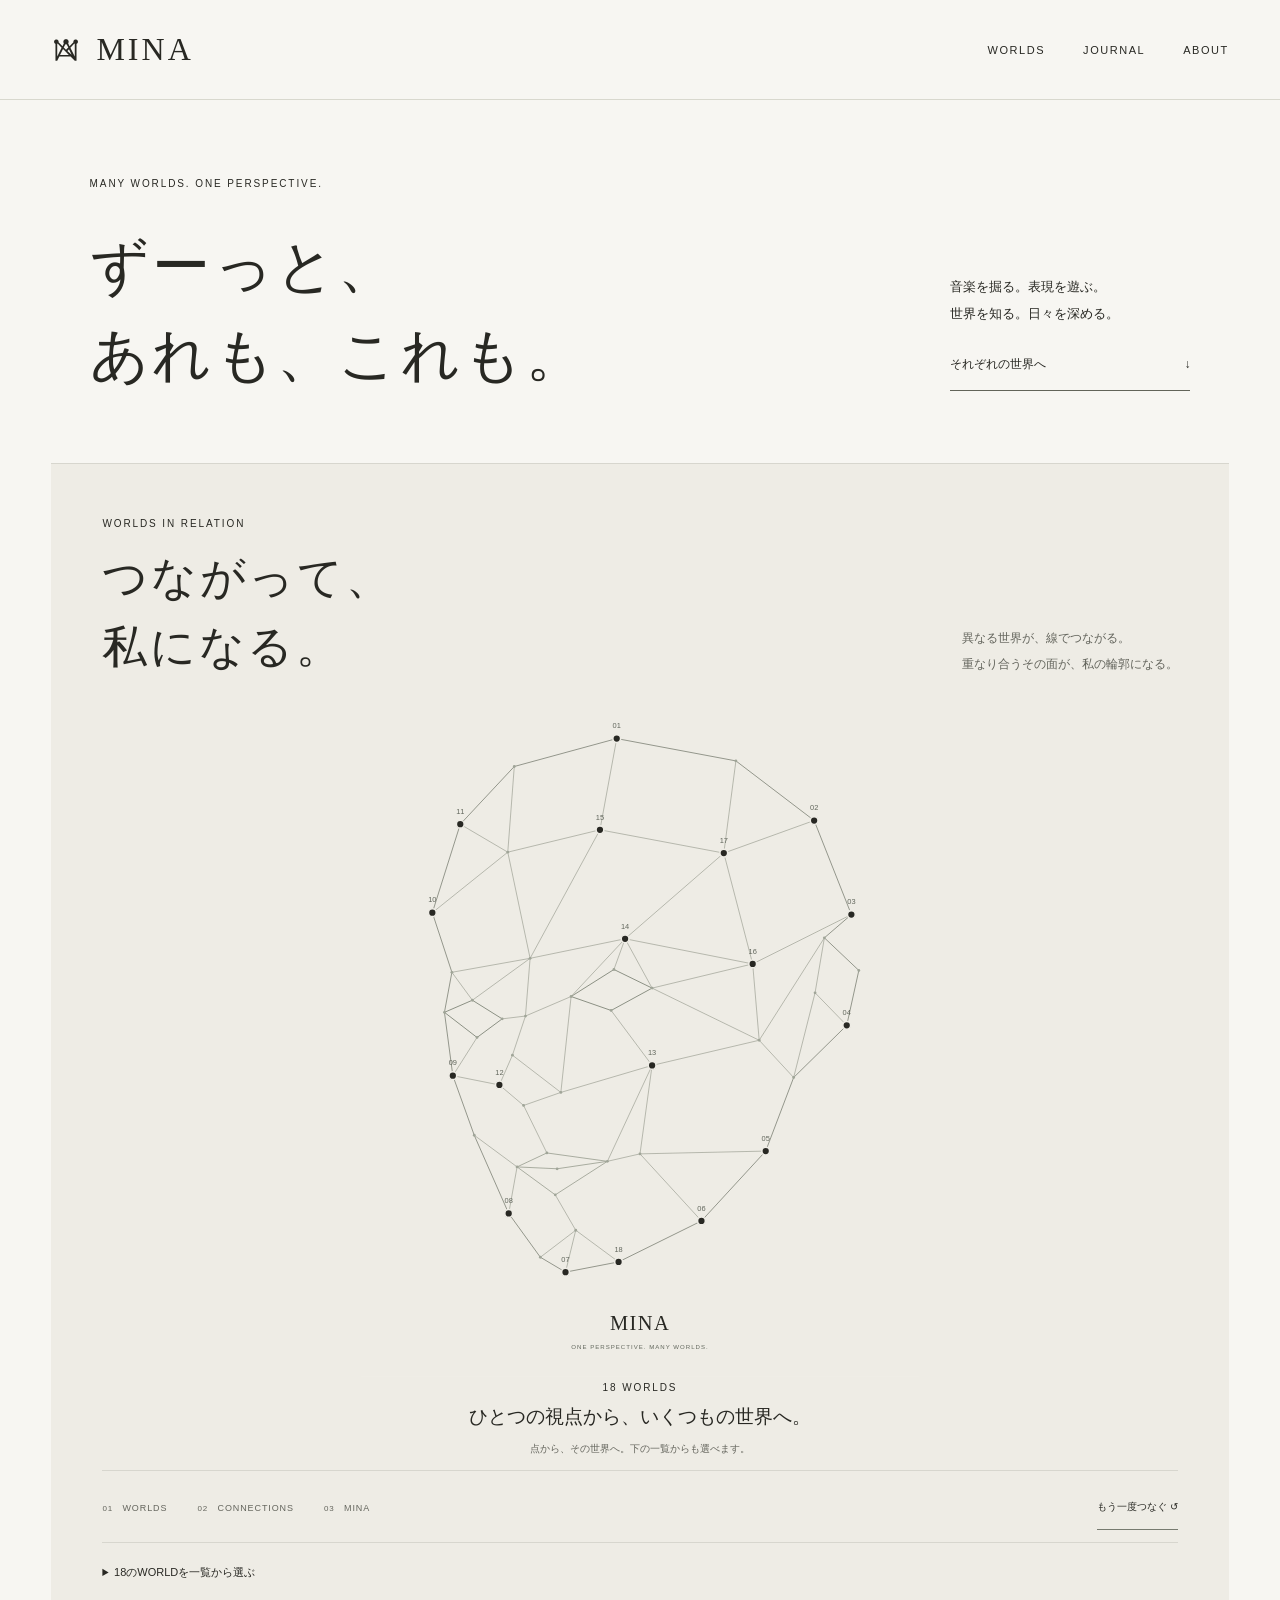
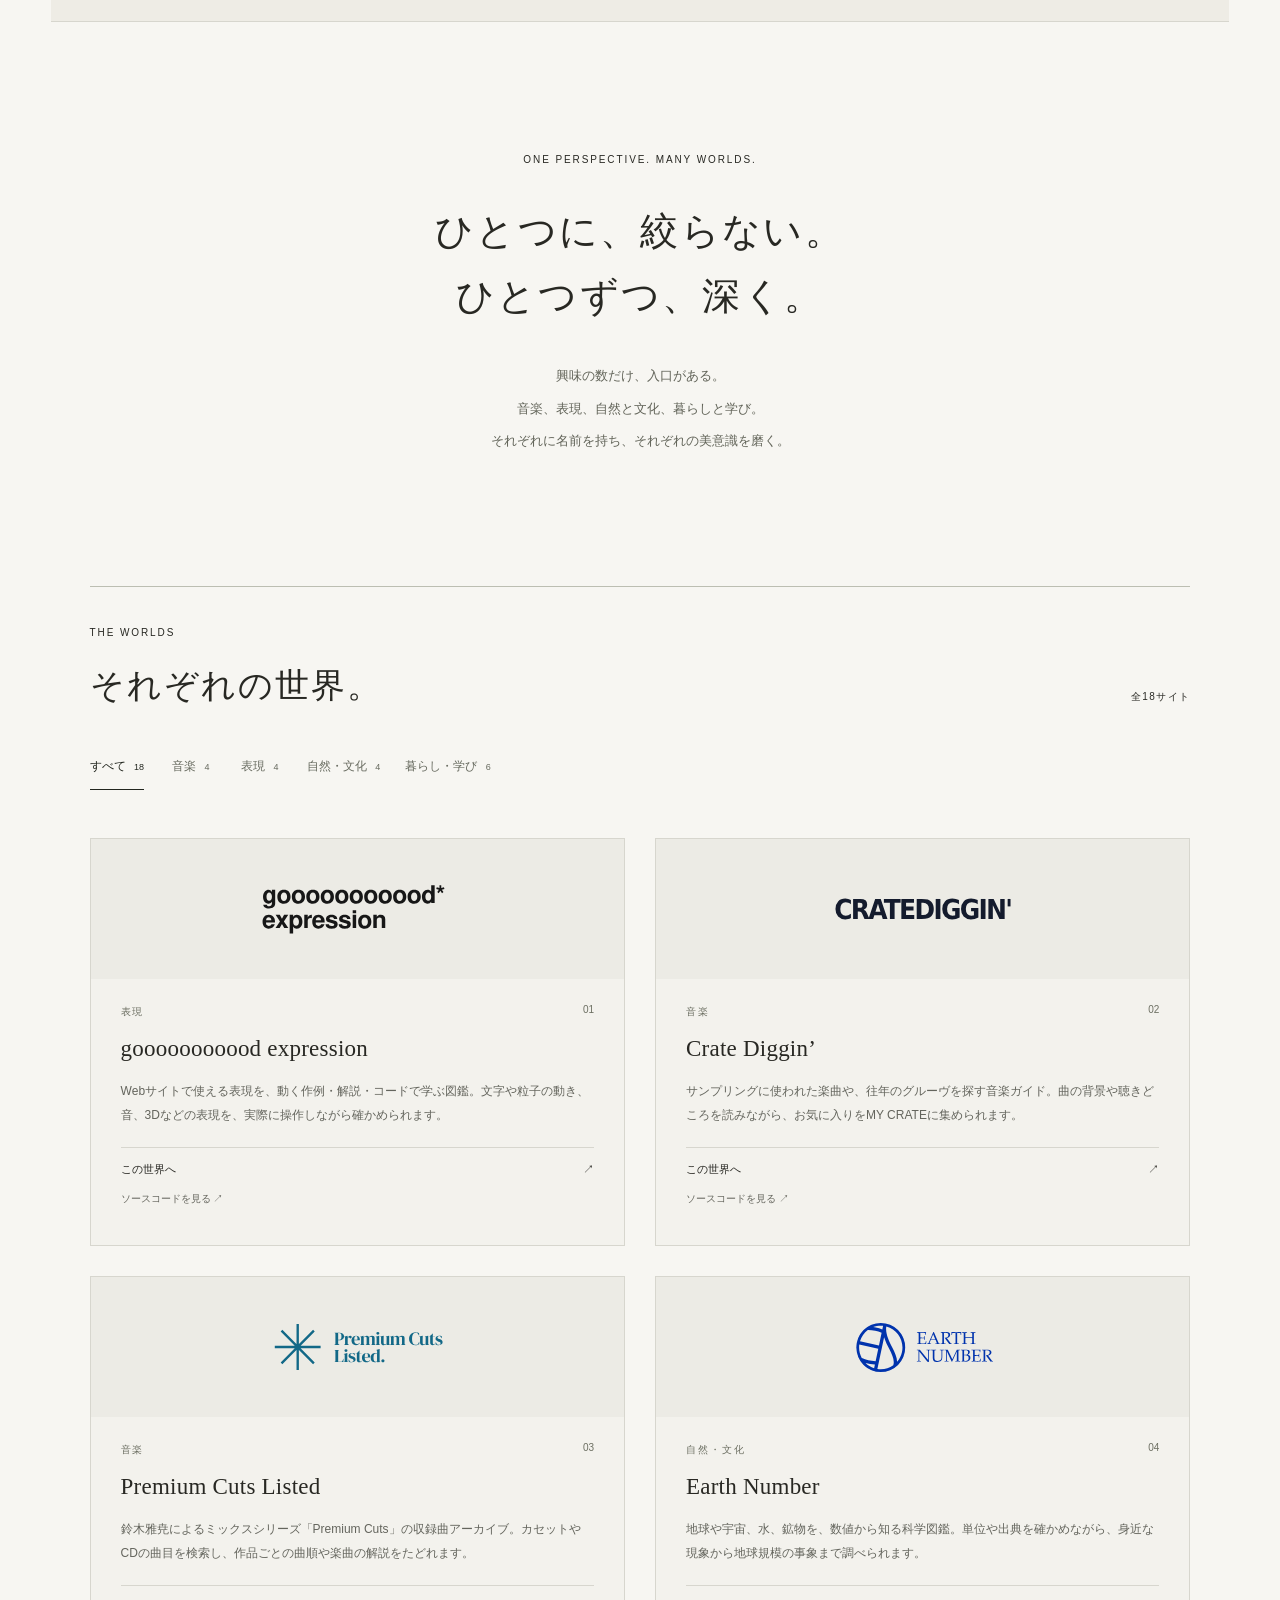
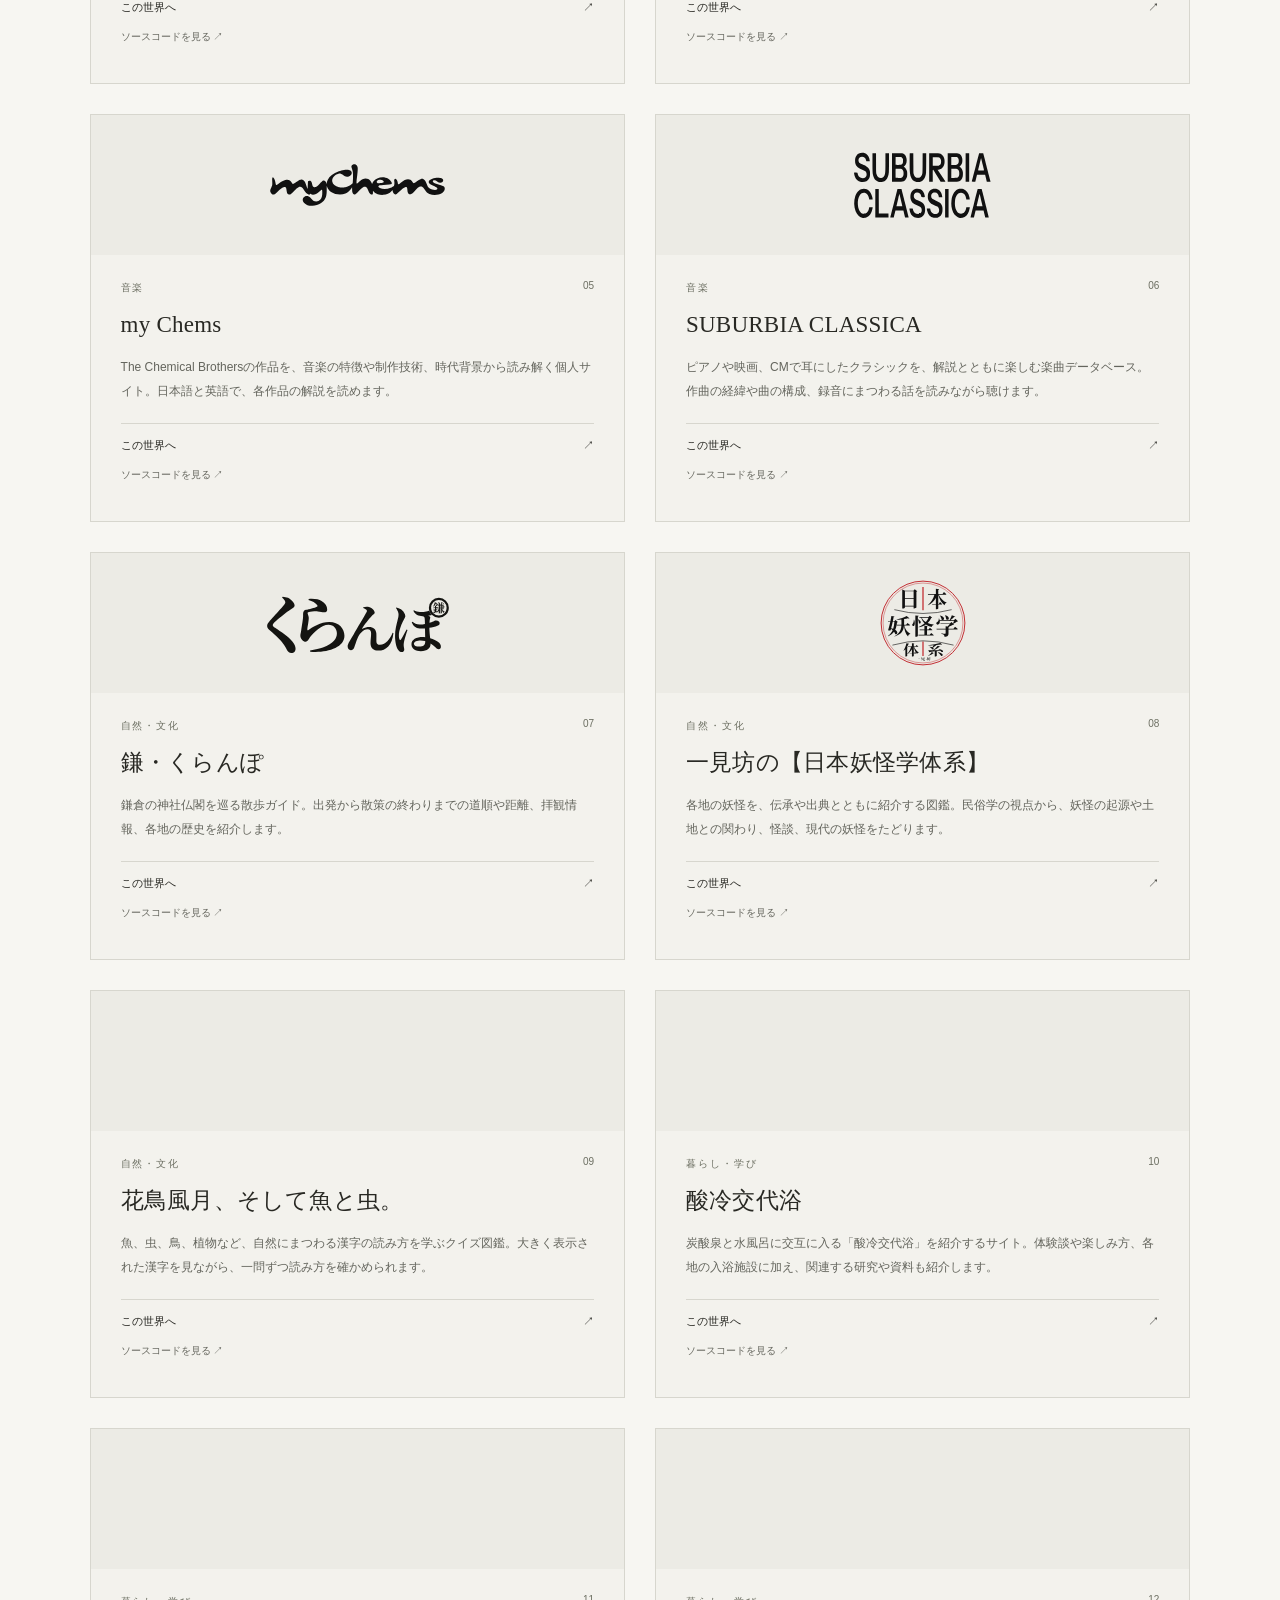
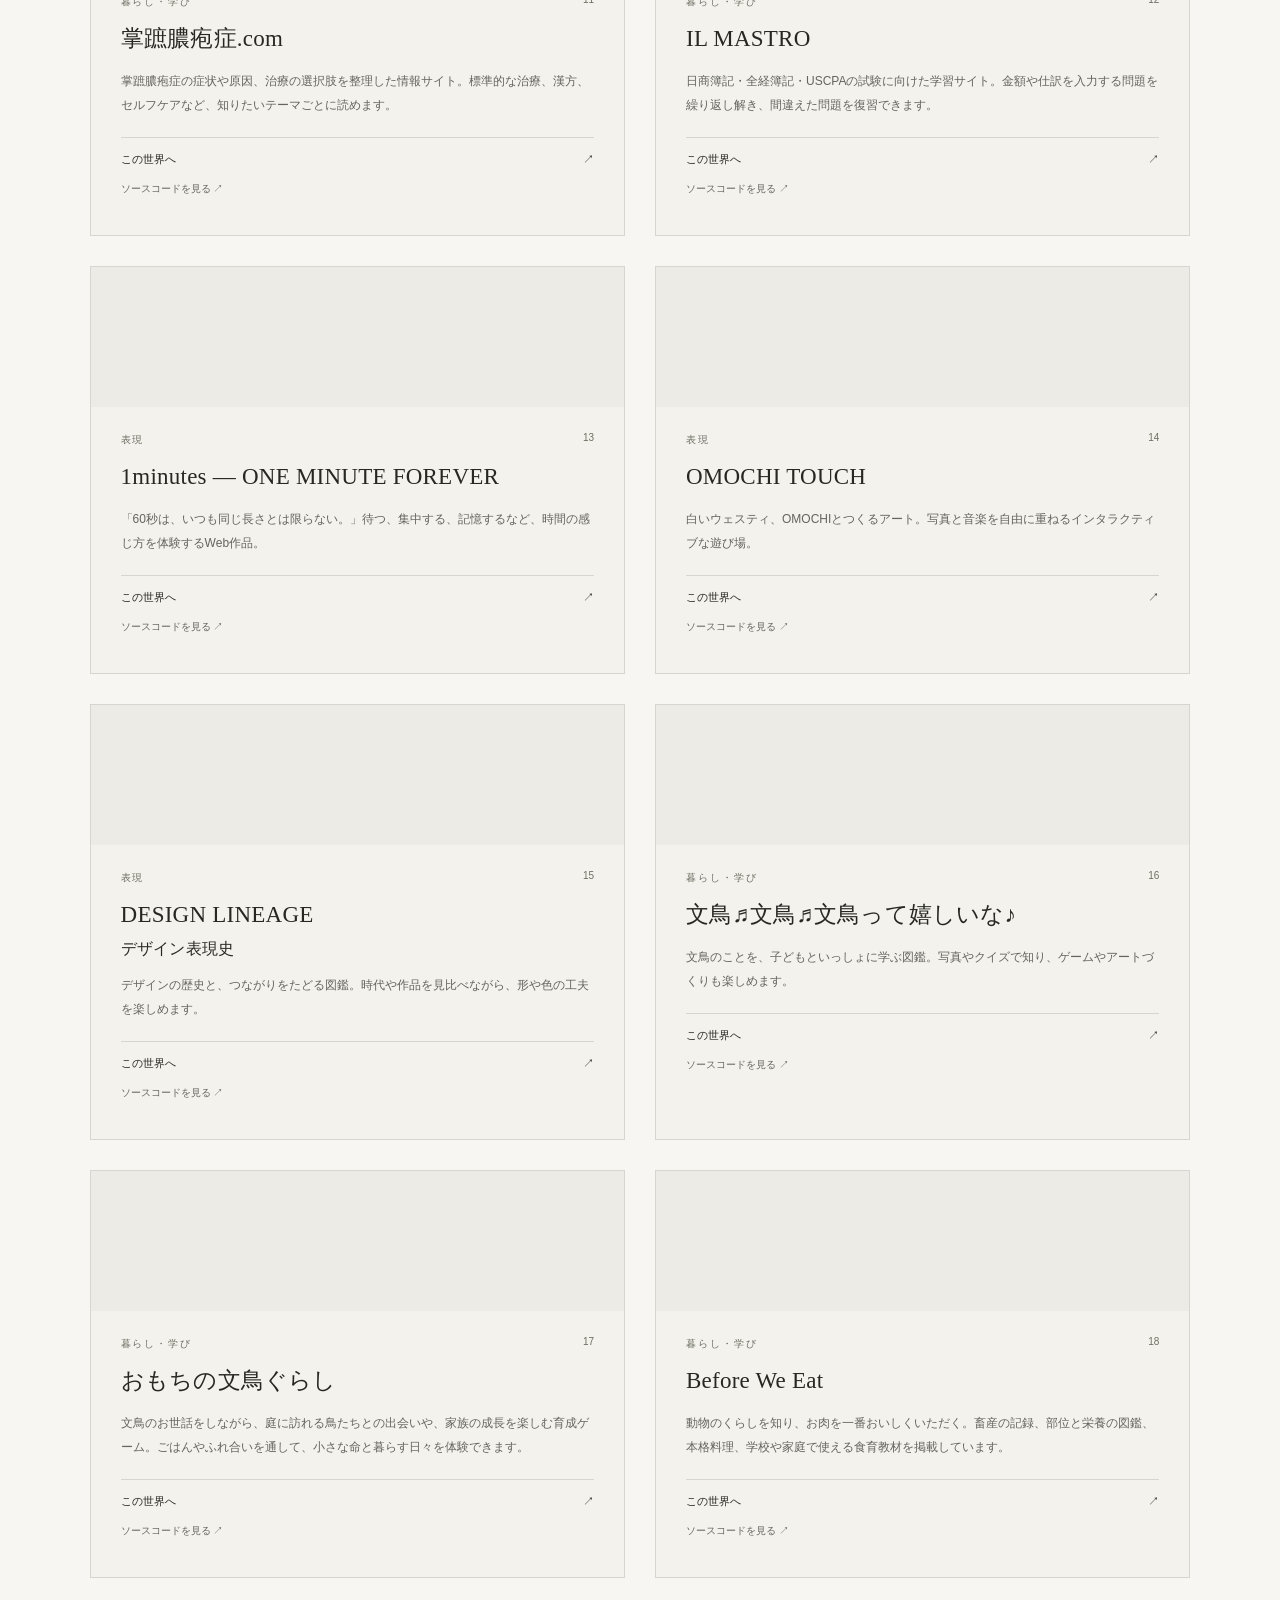
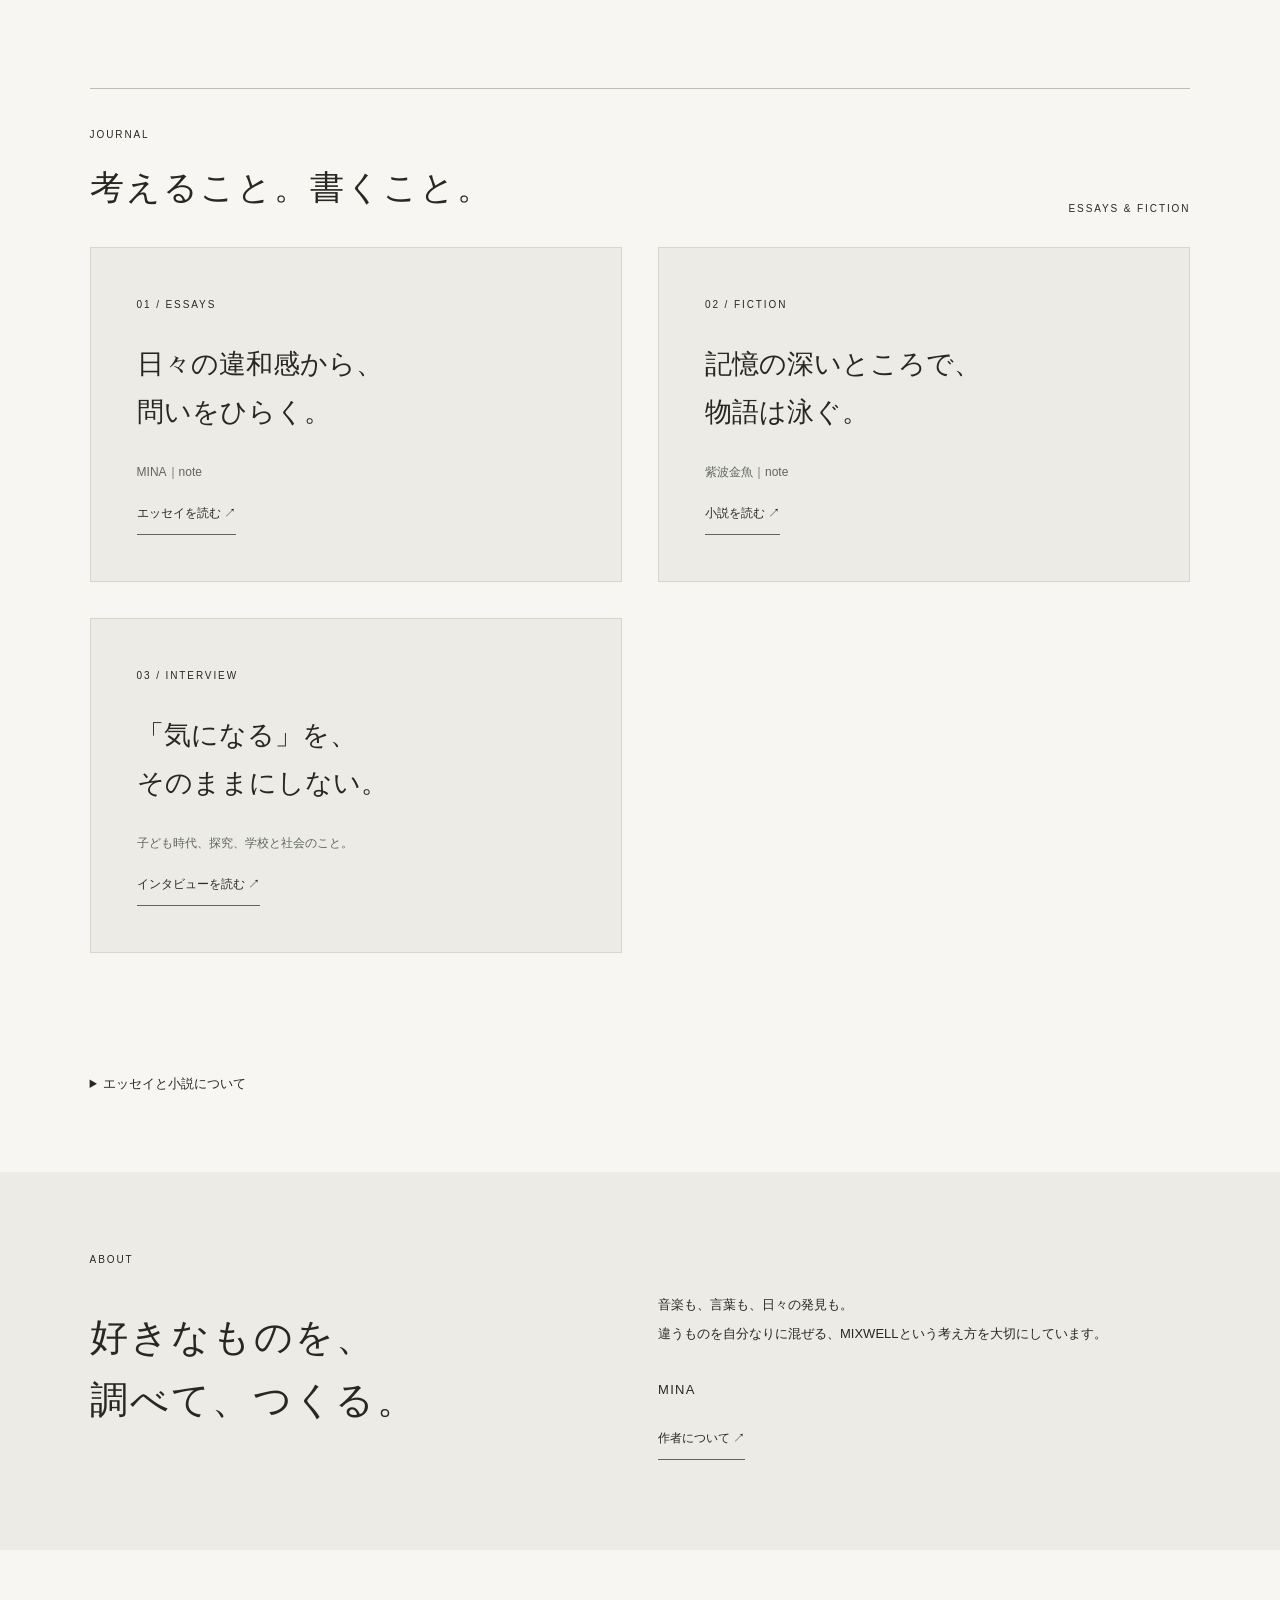
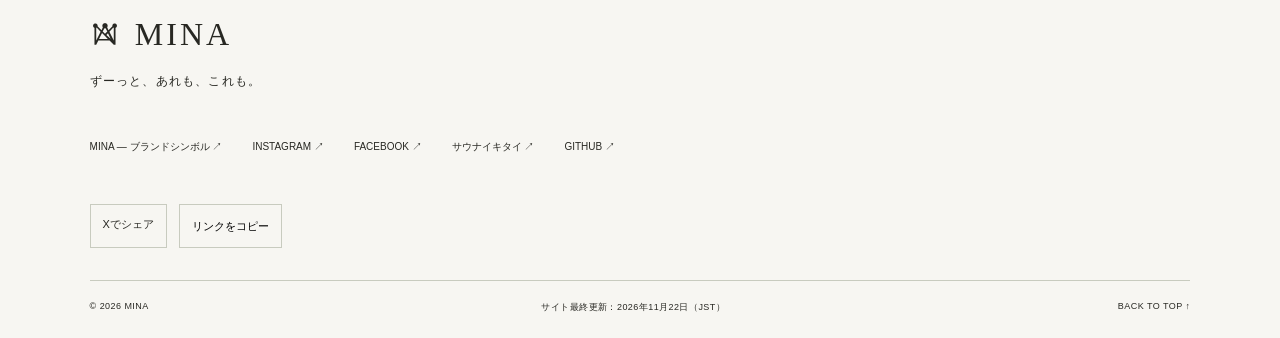
==== commit 413354e2: "Use the transparent Before We Eat wordmark in the MINA portfolio" ====
--- a/index.html
+++ b/index.html
@@ -15,7 +15,7 @@
 <script type="application/ld+json">{"@context":"https://schema.org","@graph":[{"@type":"WebSite","@id":"https://djnaoyaman.github.io/#website","name":"MINA","url":"https://djnaoyaman.github.io/","inLanguage":"ja","description":"ずーっと、あれも、これも。MINAのWebプロジェクト集。","author":{"@id":"https://djnaoyaman.github.io/#person"},"image":{"@type":"ImageObject","url":"https://djnaoyaman.github.io/og-image.png?v=20261106-mina","width":1200,"height":630}},{"@type":"Person","@id":"https://djnaoyaman.github.io/#person","name":"MINA","url":"https://djnaoyaman.github.io/profile.html"},{"@type":"CollectionPage","@id":"https://djnaoyaman.github.io/#collection","name":"MINA — Worlds","url":"https://djnaoyaman.github.io/","isPartOf":{"@id":"https://djnaoyaman.github.io/#website"},"mainEntity":{"@type":"ItemList","numberOfItems":18,"itemListElement":[{"@type":"ListItem","position":1,"item":{"@type":"WebSite","name":"gooooooooood expression","url":"https://djnaoyaman.github.io/gooooooooood_expression/","description":"Webサイトで使える表現を、動く作例・解説・コードで学ぶ図鑑。文字や粒子の動き、音、3Dなどの表現を、実際に操作しながら確かめられます。","inLanguage":"ja"}},{"@type":"ListItem","position":2,"item":{"@type":"WebSite","name":"Crate Diggin’","url":"https://djnaoyaman.github.io/cratediggin/","description":"サンプリングに使われた楽曲や、往年のグルーヴを探す音楽ガイド。曲の背景や聴きどころを読みながら、お気に入りをMY CRATEに集められます。","inLanguage":"ja"}},{"@type":"ListItem","position":3,"item":{"@type":"WebSite","name":"Premium Cuts Listed","url":"https://djnaoyaman.github.io/premiumcuts/","description":"鈴木雅尭によるミックスシリーズ「Premium Cuts」の収録曲アーカイブ。カセットやCDの曲目を検索し、作品ごとの曲順や楽曲の解説をたどれます。","inLanguage":"ja"}},{"@type":"ListItem","position":4,"item":{"@type":"WebSite","name":"Earth Number","url":"https://djnaoyaman.github.io/earthnumber/","description":"地球や宇宙、水、鉱物を、数値から知る科学図鑑。単位や出典を確かめながら、身近な現象から地球規模の事象まで調べられます。","inLanguage":"ja"}},{"@type":"ListItem","position":5,"item":{"@type":"WebSite","name":"my Chems","url":"https://djnaoyaman.github.io/chems/","description":"The Chemical Brothersの作品を、音楽の特徴や制作技術、時代背景から読み解く個人サイト。日本語と英語で、各作品の解説を読めます。","inLanguage":"ja"}},{"@type":"ListItem","position":6,"item":{"@type":"WebSite","name":"SUBURBIA CLASSICA","url":"https://djnaoyaman.github.io/suburbia-classica/","description":"ピアノや映画、CMで耳にしたクラシックを、解説とともに楽しむ楽曲データベース。作曲の経緯や曲の構成、録音にまつわる話を読みながら聴けます。","inLanguage":"ja"}},{"@type":"ListItem","position":7,"item":{"@type":"WebSite","name":"鎌・くらんぽ","url":"https://djnaoyaman.github.io/kuranpo/","description":"鎌倉の神社仏閣を巡る散歩ガイド。出発から散策の終わりまでの道順や距離、拝観情報、各地の歴史を紹介します。","inLanguage":"ja"}},{"@type":"ListItem","position":8,"item":{"@type":"WebSite","name":"一見坊の【日本妖怪学体系】","url":"https://djnaoyaman.github.io/youkai/","description":"各地の妖怪を、伝承や出典とともに紹介する図鑑。民俗学の視点から、妖怪の起源や土地との関わり、怪談、現代の妖怪をたどります。","inLanguage":"ja"}},{"@type":"ListItem","position":9,"item":{"@type":"WebSite","name":"花鳥風月、そして魚と虫。","url":"https://djnaoyaman.github.io/sakanamushi/","description":"魚、虫、鳥、植物など、自然にまつわる漢字の読み方を学ぶクイズ図鑑。大きく表示された漢字を見ながら、一問ずつ読み方を確かめられます。","inLanguage":"ja"}},{"@type":"ListItem","position":10,"item":{"@type":"WebSite","name":"酸冷交代浴","url":"https://djnaoyaman.github.io/sanreikotaiyoku/","description":"炭酸泉と水風呂に交互に入る「酸冷交代浴」を紹介するサイト。体験談や楽しみ方、各地の入浴施設に加え、関連する研究や資料も紹介します。","inLanguage":"ja"}},{"@type":"ListItem","position":11,"item":{"@type":"WebSite","name":"掌蹠膿疱症.com","url":"https://djnaoyaman.github.io/ppp/","description":"掌蹠膿疱症の症状や原因、治療の選択肢を整理した情報サイト。標準的な治療、漢方、セルフケアなど、知りたいテーマごとに読めます。","inLanguage":"ja"}},{"@type":"ListItem","position":12,"item":{"@type":"WebSite","name":"IL MASTRO","url":"https://djnaoyaman.github.io/bookkeeping/","description":"日商簿記・全経簿記・USCPAの試験に向けた学習サイト。金額や仕訳を入力する問題を繰り返し解き、間違えた問題を復習できます。","inLanguage":"ja"}},{"@type":"ListItem","position":13,"item":{"@type":"WebSite","name":"1minutes — ONE MINUTE FOREVER","url":"https://djnaoyaman.github.io/1minutes/","description":"「60秒は、いつも同じ長さとは限らない。」待つ、集中する、記憶するなど、時間の感じ方を体験するWeb作品。","inLanguage":"ja"}},{"@type":"ListItem","position":14,"item":{"@type":"WebSite","name":"OMOCHI TOUCH","url":"https://djnaoyaman.github.io/omochi-touch/","description":"白いウェスティ、OMOCHIとつくるアート。写真と音楽を自由に重ねるインタラクティブな遊び場。","inLanguage":"ja"}},{"@type":"ListItem","position":15,"item":{"@type":"WebSite","name":"DESIGN LINEAGE｜デザイン表現史","url":"https://djnaoyaman.github.io/design-lineage/","description":"デザインの歴史と、つながりをたどる図鑑。時代や作品を見比べながら、形や色の工夫を楽しめます。","inLanguage":"ja"}},{"@type":"ListItem","position":16,"item":{"@type":"WebSite","name":"文鳥♬文鳥♬文鳥って嬉しいな♪","url":"https://djnaoyaman.github.io/buncho-ureshi/","description":"文鳥のことを、子どもといっしょに学ぶ図鑑。写真やクイズで知り、ゲームやアートづくりも楽しめます。","inLanguage":"ja"}},{"@type":"ListItem","position":17,"item":{"@type":"WebSite","name":"おもちの文鳥ぐらし","url":"https://djnaoyaman.github.io/buncho-ureshi/game/","description":"文鳥のお世話をしながら、庭に訪れる鳥たちとの出会いや、家族の成長を楽しむ育成ゲーム。ごはんやふれ合いを通して、小さな命と暮らす日々を体験できます。","inLanguage":"ja"}},{"@type":"ListItem","position":18,"item":{"@type":"WebSite","name":"Before We Eat","url":"https://djnaoyaman.github.io/beforeweeat/","description":"動物のくらしを知り、お肉を一番おいしくいただく。畜産の記録、部位と栄養の図鑑、本格料理、学校や家庭で使える食育教材を掲載しています。","inLanguage":"ja"}}]}}]}</script>
 <meta name="google-site-verification" content="bP9IfKOWjW_sS23M6XOGqAyUFjWM9HLlekyKwcxPkyY" />
 <link rel="stylesheet" href="/author.css?v=20261031">
-</head><body id="top" class="maisons-home"><a class="skip" href="#main">本文へスキップ</a><header><a class="wordmark" href="#top"><img class="brand-symbol" src="/assets-source/tab-mark.svg?v=20261031-crown" width="30" height="30" alt="" aria-hidden="true"><span>MINA</span></a><nav aria-label="メインナビゲーション"><a href="#worlds">WORLDS</a><a href="#writing">JOURNAL</a><a href="#about">ABOUT</a></nav></header><main id="main" tabindex="-1"><section class="intro"><p class="eyebrow">MANY WORLDS. ONE PERSPECTIVE.</p><div class="intro-row"><h1 id="catchcopy"><span>ずーっと、</span><br><span>あれも、これも。</span></h1><div class="intro-note"><p>音楽を掘る。表現を遊ぶ。<br>世界を知る。日々を深める。</p><a class="text-link" href="#worlds">それぞれの世界へ <span>↓</span></a></div></div></section><section class="world-atlas" id="world-atlas" aria-labelledby="world-atlas-title"><div class="world-atlas-heading"><div><p class="eyebrow">WORLDS IN RELATION</p><h2 id="world-atlas-title">つながって、<br>私になる。</h2></div><p class="world-atlas-story">異なる世界が、線でつながる。<br>重なり合うその面が、私の輪郭になる。</p></div><div class="world-stage"><svg xmlns="http://www.w3.org/2000/svg" viewBox="260 -105 600 735" width="720" height="880" class="world-map world-portrait" aria-label="18のWORLDが点と線でつながり、左斜めから見た人物の顔をかたちづくる図"><title>WORLDS IN RELATION — 点と線の顔構造案</title><rect x="260" y="-105" width="600" height="735" fill="#eeece5" /><g fill="none" stroke-linejoin="round" stroke-linecap="round" aria-hidden="true" class="world-edges"><path data-from="crown" data-to="crownL" d="M535,-55 L425,-25" stroke="#92958a" stroke-width="1.05" class="world-edge wire-outline" pathLength="1" data-worlds="0" /><path data-from="crown" data-to="crownR" d="M535,-55 L663,-31" stroke="#92958a" stroke-width="1.05" class="world-edge wire-outline" pathLength="1" data-worlds="0" /><path data-from="crownR" data-to="upperR" d="M663,-31 L747,33" stroke="#92958a" stroke-width="1.05" class="world-edge wire-outline" pathLength="1" data-worlds="1" /><path data-from="templeR" data-to="upperR" d="M787,134 L747,33" stroke="#92958a" stroke-width="1.05" class="world-edge wire-outline" pathLength="1" data-worlds="2,1" /><path data-from="earTop" data-to="templeR" d="M758,159 L787,134" stroke="#92958a" stroke-width="1.05" class="world-edge wire-outline" pathLength="1" data-worlds="2" /><path data-from="earBack" data-to="earTop" d="M795,194 L758,159" stroke="#92958a" stroke-width="1.05" class="world-edge wire-outline" pathLength="1" data-worlds="" /><path data-from="earBack" data-to="earMid" d="M795,194 L782,253" stroke="#92958a" stroke-width="1.05" class="world-edge wire-outline" pathLength="1" data-worlds="3" /><path data-from="earBase" data-to="earMid" d="M725,309 L782,253" stroke="#92958a" stroke-width="1.05" class="world-edge wire-outline" pathLength="1" data-worlds="3" /><path data-from="earBase" data-to="jawR" d="M725,309 L695,388" stroke="#92958a" stroke-width="1.05" class="world-edge wire-outline" pathLength="1" data-worlds="4" /><path data-from="jaw" data-to="jawR" d="M626,463 L695,388" stroke="#92958a" stroke-width="1.05" class="world-edge wire-outline" pathLength="1" data-worlds="5,4" /><path data-from="chinR" data-to="jaw" d="M537,507 L626,463" stroke="#92958a" stroke-width="1.05" class="world-edge wire-outline" pathLength="1" data-worlds="5" /><path data-from="chin" data-to="chinR" d="M480,518 L537,507" stroke="#92958a" stroke-width="1.05" class="world-edge wire-outline" pathLength="1" data-worlds="6" /><path data-from="chin" data-to="chinL" d="M480,518 L453,502" stroke="#92958a" stroke-width="1.05" class="world-edge wire-outline" pathLength="1" data-worlds="6" /><path data-from="chinL" data-to="jawL" d="M453,502 L419,455" stroke="#92958a" stroke-width="1.05" class="world-edge wire-outline" pathLength="1" data-worlds="7" /><path data-from="farLowCheek" data-to="jawL" d="M382,371 L419,455" stroke="#92958a" stroke-width="1.05" class="world-edge wire-outline" pathLength="1" data-worlds="7" /><path data-from="farCheek" data-to="farLowCheek" d="M359,307 L382,371" stroke="#92958a" stroke-width="1.05" class="world-edge wire-outline" pathLength="1" data-worlds="8" /><path data-from="farCheek" data-to="farOut" d="M359,307 L350,239" stroke="#92958a" stroke-width="1.05" class="world-edge wire-outline" pathLength="1" data-worlds="8" /><path data-from="browL" data-to="farOut" d="M358,196 L350,239" stroke="#92958a" stroke-width="1.05" class="world-edge wire-outline" pathLength="1" data-worlds="" /><path data-from="browL" data-to="templeL" d="M358,196 L337,132" stroke="#92958a" stroke-width="1.05" class="world-edge wire-outline" pathLength="1" data-worlds="9" /><path data-from="templeL" data-to="upperL" d="M337,132 L367,37" stroke="#92958a" stroke-width="1.05" class="world-edge wire-outline" pathLength="1" data-worlds="9,10" /><path data-from="crownL" data-to="upperL" d="M425,-25 L367,37" stroke="#92958a" stroke-width="1.05" class="world-edge wire-outline" pathLength="1" data-worlds="10" /><path data-from="foreL" data-to="upperL" d="M418,67 L367,37" stroke="#a5a89c" stroke-width="0.82" class="world-edge wire-structure" pathLength="1" data-worlds="10" /><path data-from="foreC" data-to="foreL" d="M517,43 L418,67" stroke="#a5a89c" stroke-width="0.82" class="world-edge wire-structure" pathLength="1" data-worlds="14" /><path data-from="crown" data-to="foreC" d="M535,-55 L517,43" stroke="#a5a89c" stroke-width="0.82" class="world-edge wire-structure" pathLength="1" data-worlds="0,14" /><path data-from="crownL" data-to="foreL" d="M425,-25 L418,67" stroke="#a5a89c" stroke-width="0.82" class="world-edge wire-structure" pathLength="1" data-worlds="" /><path data-from="foreL" data-to="templeL" d="M418,67 L337,132" stroke="#a5a89c" stroke-width="0.82" class="world-edge wire-structure" pathLength="1" data-worlds="9" /><path data-from="foreC" data-to="foreR" d="M517,43 L650,68" stroke="#a5a89c" stroke-width="0.82" class="world-edge wire-structure" pathLength="1" data-worlds="14,16" /><path data-from="foreR" data-to="upperR" d="M650,68 L747,33" stroke="#a5a89c" stroke-width="0.82" class="world-edge wire-structure" pathLength="1" data-worlds="1,16" /><path data-from="crownR" data-to="foreR" d="M663,-31 L650,68" stroke="#a5a89c" stroke-width="0.82" class="world-edge wire-structure" pathLength="1" data-worlds="16" /><path data-from="browC" data-to="foreL" d="M442,181 L418,67" stroke="#a5a89c" stroke-width="0.82" class="world-edge wire-structure" pathLength="1" data-worlds="" /><path data-from="browC" data-to="foreC" d="M442,181 L517,43" stroke="#a5a89c" stroke-width="0.82" class="world-edge wire-structure" pathLength="1" data-worlds="14" /><path data-from="browR" data-to="foreR" d="M544,160 L650,68" stroke="#a5a89c" stroke-width="0.82" class="world-edge wire-structure" pathLength="1" data-worlds="13,16" /><path data-from="browC" data-to="browR" d="M442,181 L544,160" stroke="#a5a89c" stroke-width="0.82" class="world-edge wire-structure" pathLength="1" data-worlds="13" /><path data-from="browC" data-to="browL" d="M442,181 L358,196" stroke="#a5a89c" stroke-width="0.82" class="world-edge wire-structure" pathLength="1" data-worlds="" /><path data-from="foreR" data-to="temple" d="M650,68 L681,187" stroke="#a5a89c" stroke-width="0.82" class="world-edge wire-structure" pathLength="1" data-worlds="15,16" /><path data-from="temple" data-to="templeR" d="M681,187 L787,134" stroke="#a5a89c" stroke-width="0.82" class="world-edge wire-structure" pathLength="1" data-worlds="2,15" /><path data-from="browR" data-to="temple" d="M544,160 L681,187" stroke="#a5a89c" stroke-width="0.82" class="world-edge wire-structure" pathLength="1" data-worlds="13,15" /><path data-from="browR" data-to="nearOut" d="M544,160 L573,213" stroke="#a5a89c" stroke-width="0.82" class="world-edge wire-structure" pathLength="1" data-worlds="13" /><path data-from="farOut" data-to="farTop" d="M350,239 L380,226" stroke="#858a7d" stroke-width="1.0" class="world-edge wire-orbit" pathLength="1" data-worlds="" /><path data-from="farIn" data-to="farTop" d="M412,246 L380,226" stroke="#858a7d" stroke-width="1.0" class="world-edge wire-orbit" pathLength="1" data-worlds="" /><path data-from="farIn" data-to="farLow" d="M412,246 L385,266" stroke="#858a7d" stroke-width="1.0" class="world-edge wire-orbit" pathLength="1" data-worlds="" /><path data-from="farLow" data-to="farOut" d="M385,266 L350,239" stroke="#858a7d" stroke-width="1.0" class="world-edge wire-orbit" pathLength="1" data-worlds="" /><path data-from="nearIn" data-to="nearTop" d="M486,222 L532,193" stroke="#858a7d" stroke-width="1.0" class="world-edge wire-orbit" pathLength="1" data-worlds="" /><path data-from="nearOut" data-to="nearTop" d="M573,213 L532,193" stroke="#858a7d" stroke-width="1.0" class="world-edge wire-orbit" pathLength="1" data-worlds="" /><path data-from="nearLow" data-to="nearOut" d="M529,237 L573,213" stroke="#858a7d" stroke-width="1.0" class="world-edge wire-orbit" pathLength="1" data-worlds="" /><path data-from="nearIn" data-to="nearLow" d="M486,222 L529,237" stroke="#858a7d" stroke-width="1.0" class="world-edge wire-orbit" pathLength="1" data-worlds="" /><path data-from="browL" data-to="farTop" d="M358,196 L380,226" stroke="#a5a89c" stroke-width="0.82" class="world-edge wire-structure" pathLength="1" data-worlds="" /><path data-from="browC" data-to="farTop" d="M442,181 L380,226" stroke="#a5a89c" stroke-width="0.82" class="world-edge wire-structure" pathLength="1" data-worlds="" /><path data-from="bridge" data-to="browC" d="M437,243 L442,181" stroke="#a5a89c" stroke-width="0.82" class="world-edge wire-structure" pathLength="1" data-worlds="" /><path data-from="bridge" data-to="nearIn" d="M437,243 L486,222" stroke="#a5a89c" stroke-width="0.82" class="world-edge wire-structure" pathLength="1" data-worlds="" /><path data-from="browR" data-to="nearIn" d="M544,160 L486,222" stroke="#a5a89c" stroke-width="0.82" class="world-edge wire-structure" pathLength="1" data-worlds="13" /><path data-from="browR" data-to="nearTop" d="M544,160 L532,193" stroke="#a5a89c" stroke-width="0.82" class="world-edge wire-structure" pathLength="1" data-worlds="13" /><path data-from="bridge" data-to="farIn" d="M437,243 L412,246" stroke="#a5a89c" stroke-width="0.82" class="world-edge wire-structure" pathLength="1" data-worlds="" /><path data-from="bridge" data-to="noseMid" d="M437,243 L423,285" stroke="#a5a89c" stroke-width="0.82" class="world-edge wire-structure" pathLength="1" data-worlds="" /><path data-from="noseMid" data-to="noseTip" d="M423,285 L409,317" stroke="#a5a89c" stroke-width="0.82" class="world-edge wire-structure" pathLength="1" data-worlds="11" /><path data-from="noseBase" data-to="noseTip" d="M435,339 L409,317" stroke="#a5a89c" stroke-width="0.82" class="world-edge wire-structure" pathLength="1" data-worlds="11" /><path data-from="noseBase" data-to="noseWing" d="M435,339 L475,325" stroke="#a5a89c" stroke-width="0.82" class="world-edge wire-structure" pathLength="1" data-worlds="" /><path data-from="nearIn" data-to="noseWing" d="M486,222 L475,325" stroke="#a5a89c" stroke-width="0.82" class="world-edge wire-structure" pathLength="1" data-worlds="" /><path data-from="noseMid" data-to="noseWing" d="M423,285 L475,325" stroke="#a5a89c" stroke-width="0.82" class="world-edge wire-structure" pathLength="1" data-worlds="" /><path data-from="farLowCheek" data-to="mouthFar" d="M382,371 L428,405" stroke="#a5a89c" stroke-width="0.82" class="world-edge wire-structure" pathLength="1" data-worlds="" /><path data-from="jawL" data-to="mouthFar" d="M419,455 L428,405" stroke="#a5a89c" stroke-width="0.82" class="world-edge wire-structure" pathLength="1" data-worlds="7" /><path data-from="farCheek" data-to="farLow" d="M359,307 L385,266" stroke="#a5a89c" stroke-width="0.82" class="world-edge wire-structure" pathLength="1" data-worlds="8" /><path data-from="farCheek" data-to="noseTip" d="M359,307 L409,317" stroke="#a5a89c" stroke-width="0.82" class="world-edge wire-structure" pathLength="1" data-worlds="8,11" /><path data-from="cheek" data-to="nearLow" d="M573,296 L529,237" stroke="#a5a89c" stroke-width="0.82" class="world-edge wire-structure" pathLength="1" data-worlds="12" /><path data-from="cheek" data-to="cheekOuter" d="M573,296 L688,269" stroke="#a5a89c" stroke-width="0.82" class="world-edge wire-structure" pathLength="1" data-worlds="12" /><path data-from="cheekOuter" data-to="temple" d="M688,269 L681,187" stroke="#a5a89c" stroke-width="0.82" class="world-edge wire-structure" pathLength="1" data-worlds="15" /><path data-from="nearOut" data-to="temple" d="M573,213 L681,187" stroke="#a5a89c" stroke-width="0.82" class="world-edge wire-structure" pathLength="1" data-worlds="15" /><path data-from="cheekOuter" data-to="nearOut" d="M688,269 L573,213" stroke="#a5a89c" stroke-width="0.82" class="world-edge wire-structure" pathLength="1" data-worlds="" /><path data-from="cheekOuter" data-to="earTop" d="M688,269 L758,159" stroke="#a5a89c" stroke-width="0.82" class="world-edge wire-structure" pathLength="1" data-worlds="" /><path data-from="cheekOuter" data-to="earBase" d="M688,269 L725,309" stroke="#a5a89c" stroke-width="0.82" class="world-edge wire-structure" pathLength="1" data-worlds="" /><path data-from="cheekLow" data-to="jawR" d="M560,391 L695,388" stroke="#a5a89c" stroke-width="0.82" class="world-edge wire-structure" pathLength="1" data-worlds="4" /><path data-from="cheek" data-to="cheekLow" d="M573,296 L560,391" stroke="#a5a89c" stroke-width="0.82" class="world-edge wire-structure" pathLength="1" data-worlds="12" /><path data-from="cheek" data-to="noseWing" d="M573,296 L475,325" stroke="#a5a89c" stroke-width="0.82" class="world-edge wire-structure" pathLength="1" data-worlds="12" /><path data-from="cheek" data-to="mouthNear" d="M573,296 L525,399" stroke="#a5a89c" stroke-width="0.82" class="world-edge wire-structure" pathLength="1" data-worlds="12" /><path data-from="mouthUp" data-to="noseBase" d="M460,390 L435,339" stroke="#a5a89c" stroke-width="0.82" class="world-edge wire-structure" pathLength="1" data-worlds="" /><path data-from="mouthFar" data-to="mouthUp" d="M428,405 L460,390" stroke="#969b8d" stroke-width="0.85" class="world-edge wire-mouth" pathLength="1" data-worlds="" /><path data-from="mouthNear" data-to="mouthUp" d="M525,399 L460,390" stroke="#969b8d" stroke-width="0.85" class="world-edge wire-mouth" pathLength="1" data-worlds="" /><path data-from="mouthMid" data-to="mouthNear" d="M471,407 L525,399" stroke="#969b8d" stroke-width="0.85" class="world-edge wire-mouth" pathLength="1" data-worlds="" /><path data-from="mouthFar" data-to="mouthMid" d="M428,405 L471,407" stroke="#969b8d" stroke-width="0.85" class="world-edge wire-mouth" pathLength="1" data-worlds="" /><path data-from="mouthFar" data-to="mouthLow" d="M428,405 L469,435" stroke="#969b8d" stroke-width="0.85" class="world-edge wire-mouth" pathLength="1" data-worlds="" /><path data-from="mouthLow" data-to="mouthNear" d="M469,435 L525,399" stroke="#969b8d" stroke-width="0.85" class="world-edge wire-mouth" pathLength="1" data-worlds="" /><path data-from="chinL" data-to="chinPlane" d="M453,502 L491,473" stroke="#a5a89c" stroke-width="0.82" class="world-edge wire-structure" pathLength="1" data-worlds="" /><path data-from="chinPlane" data-to="mouthLow" d="M491,473 L469,435" stroke="#a5a89c" stroke-width="0.82" class="world-edge wire-structure" pathLength="1" data-worlds="" /><path data-from="cheekLow" data-to="mouthNear" d="M560,391 L525,399" stroke="#a5a89c" stroke-width="0.82" class="world-edge wire-structure" pathLength="1" data-worlds="" /><path data-from="cheekLow" data-to="jaw" d="M560,391 L626,463" stroke="#a5a89c" stroke-width="0.82" class="world-edge wire-structure" pathLength="1" data-worlds="5" /><path data-from="chinPlane" data-to="chinR" d="M491,473 L537,507" stroke="#a5a89c" stroke-width="0.82" class="world-edge wire-structure" pathLength="1" data-worlds="" /><path data-from="chin" data-to="chinPlane" d="M480,518 L491,473" stroke="#a5a89c" stroke-width="0.82" class="world-edge wire-structure" pathLength="1" data-worlds="6" /><path data-from="earInner" data-to="earTop" d="M748,218 L758,159" stroke="#a5a89c" stroke-width="0.82" class="world-edge wire-structure" pathLength="1" data-worlds="" /><path data-from="earInner" data-to="earMid" d="M748,218 L782,253" stroke="#a5a89c" stroke-width="0.82" class="world-edge wire-structure" pathLength="1" data-worlds="3" /><path data-from="earBase" data-to="earInner" d="M725,309 L748,218" stroke="#a5a89c" stroke-width="0.82" class="world-edge wire-structure" pathLength="1" data-worlds="" /></g><g fill="#a0a598" aria-hidden="true" class="world-support-points"><circle cx="425" cy="-25" r="1.5" /><circle cx="663" cy="-31" r="1.5" /><circle cx="418" cy="67" r="1.5" /><circle cx="442" cy="181" r="1.5" /><circle cx="358" cy="196" r="1.5" /><circle cx="350" cy="239" r="1.5" /><circle cx="380" cy="226" r="1.5" /><circle cx="412" cy="246" r="1.5" /><circle cx="385" cy="266" r="1.5" /><circle cx="486" cy="222" r="1.5" /><circle cx="532" cy="193" r="1.5" /><circle cx="573" cy="213" r="1.5" /><circle cx="529" cy="237" r="1.5" /><circle cx="437" cy="243" r="1.5" /><circle cx="423" cy="285" r="1.5" /><circle cx="435" cy="339" r="1.5" /><circle cx="475" cy="325" r="1.5" /><circle cx="382" cy="371" r="1.5" /><circle cx="688" cy="269" r="1.5" /><circle cx="560" cy="391" r="1.5" /><circle cx="758" cy="159" r="1.5" /><circle cx="795" cy="194" r="1.5" /><circle cx="725" cy="309" r="1.5" /><circle cx="748" cy="218" r="1.5" /><circle cx="428" cy="405" r="1.5" /><circle cx="460" cy="390" r="1.5" /><circle cx="471" cy="407" r="1.5" /><circle cx="525" cy="399" r="1.5" /><circle cx="469" cy="435" r="1.5" /><circle cx="453" cy="502" r="1.5" /><circle cx="491" cy="473" r="1.5" /></g><a class="world-node" href="/gooooooooood_expression/" aria-label="gooooooooood expressionを訪れる" data-index="0"><title>gooooooooood expression</title><circle class="world-halo" cx="535" cy="-55" r="14" /><circle class="world-hit" cx="535" cy="-55" r="30" /><circle cx="535" cy="-55" r="4.2" fill="#282823" stroke="#eeece5" stroke-width="1.7" class="world-point" /><text x="535" y="-66" text-anchor="middle" font-family="Arial,sans-serif" font-size="8" fill="#62675d" class="world-number" aria-hidden="true">01</text></a><a class="world-node" href="/cratediggin/" aria-label="Crate Diggin’を訪れる" data-index="1"><title>Crate Diggin’</title><circle class="world-halo" cx="747" cy="33" r="14" /><circle class="world-hit" cx="747" cy="33" r="30" /><circle cx="747" cy="33" r="4.2" fill="#282823" stroke="#eeece5" stroke-width="1.7" class="world-point" /><text x="747" y="22" text-anchor="middle" font-family="Arial,sans-serif" font-size="8" fill="#62675d" class="world-number" aria-hidden="true">02</text></a><a class="world-node" href="/premiumcuts/" aria-label="Premium Cuts Listedを訪れる" data-index="2"><title>Premium Cuts Listed</title><circle class="world-halo" cx="787" cy="134" r="14" /><circle class="world-hit" cx="787" cy="134" r="30" /><circle cx="787" cy="134" r="4.2" fill="#282823" stroke="#eeece5" stroke-width="1.7" class="world-point" /><text x="787" y="123" text-anchor="middle" font-family="Arial,sans-serif" font-size="8" fill="#62675d" class="world-number" aria-hidden="true">03</text></a><a class="world-node" href="/earthnumber/" aria-label="Earth Numberを訪れる" data-index="3"><title>Earth Number</title><circle class="world-halo" cx="782" cy="253" r="14" /><circle class="world-hit" cx="782" cy="253" r="30" /><circle cx="782" cy="253" r="4.2" fill="#282823" stroke="#eeece5" stroke-width="1.7" class="world-point" /><text x="782" y="242" text-anchor="middle" font-family="Arial,sans-serif" font-size="8" fill="#62675d" class="world-number" aria-hidden="true">04</text></a><a class="world-node" href="/chems/" aria-label="my Chemsを訪れる" data-index="4"><title>my Chems</title><circle class="world-halo" cx="695" cy="388" r="14" /><circle class="world-hit" cx="695" cy="388" r="30" /><circle cx="695" cy="388" r="4.2" fill="#282823" stroke="#eeece5" stroke-width="1.7" class="world-point" /><text x="695" y="377" text-anchor="middle" font-family="Arial,sans-serif" font-size="8" fill="#62675d" class="world-number" aria-hidden="true">05</text></a><a class="world-node" href="/suburbia-classica/" aria-label="SUBURBIA CLASSICAを訪れる" data-index="5"><title>SUBURBIA CLASSICA</title><circle class="world-halo" cx="626" cy="463" r="14" /><circle class="world-hit" cx="626" cy="463" r="30" /><circle cx="626" cy="463" r="4.2" fill="#282823" stroke="#eeece5" stroke-width="1.7" class="world-point" /><text x="626" y="452" text-anchor="middle" font-family="Arial,sans-serif" font-size="8" fill="#62675d" class="world-number" aria-hidden="true">06</text></a><a class="world-node" href="/kuranpo/" aria-label="鎌・くらんぽを訪れる" data-index="6"><title>鎌・くらんぽ</title><circle class="world-halo" cx="480" cy="518" r="14" /><circle class="world-hit" cx="480" cy="518" r="30" /><circle cx="480" cy="518" r="4.2" fill="#282823" stroke="#eeece5" stroke-width="1.7" class="world-point" /><text x="480" y="507" text-anchor="middle" font-family="Arial,sans-serif" font-size="8" fill="#62675d" class="world-number" aria-hidden="true">07</text></a><a class="world-node" href="/youkai/" aria-label="一見坊の【日本妖怪学体系】を訪れる" data-index="7"><title>一見坊の【日本妖怪学体系】</title><circle class="world-halo" cx="419" cy="455" r="14" /><circle class="world-hit" cx="419" cy="455" r="30" /><circle cx="419" cy="455" r="4.2" fill="#282823" stroke="#eeece5" stroke-width="1.7" class="world-point" /><text x="419" y="444" text-anchor="middle" font-family="Arial,sans-serif" font-size="8" fill="#62675d" class="world-number" aria-hidden="true">08</text></a><a class="world-node" href="/sakanamushi/" aria-label="花鳥風月、そして魚と虫。を訪れる" data-index="8"><title>花鳥風月、そして魚と虫。</title><circle class="world-halo" cx="359" cy="307" r="14" /><circle class="world-hit" cx="359" cy="307" r="30" /><circle cx="359" cy="307" r="4.2" fill="#282823" stroke="#eeece5" stroke-width="1.7" class="world-point" /><text x="359" y="296" text-anchor="middle" font-family="Arial,sans-serif" font-size="8" fill="#62675d" class="world-number" aria-hidden="true">09</text></a><a class="world-node" href="/sanreikotaiyoku/" aria-label="酸冷交代浴を訪れる" data-index="9"><title>酸冷交代浴</title><circle class="world-halo" cx="337" cy="132" r="14" /><circle class="world-hit" cx="337" cy="132" r="30" /><circle cx="337" cy="132" r="4.2" fill="#282823" stroke="#eeece5" stroke-width="1.7" class="world-point" /><text x="337" y="121" text-anchor="middle" font-family="Arial,sans-serif" font-size="8" fill="#62675d" class="world-number" aria-hidden="true">10</text></a><a class="world-node" href="/ppp/" aria-label="掌蹠膿疱症.comを訪れる" data-index="10"><title>掌蹠膿疱症.com</title><circle class="world-halo" cx="367" cy="37" r="14" /><circle class="world-hit" cx="367" cy="37" r="30" /><circle cx="367" cy="37" r="4.2" fill="#282823" stroke="#eeece5" stroke-width="1.7" class="world-point" /><text x="367" y="26" text-anchor="middle" font-family="Arial,sans-serif" font-size="8" fill="#62675d" class="world-number" aria-hidden="true">11</text></a><a class="world-node" href="/bookkeeping/" aria-label="IL MASTROを訪れる" data-index="11"><title>IL MASTRO</title><circle class="world-halo" cx="409" cy="317" r="14" /><circle class="world-hit" cx="409" cy="317" r="30" /><circle cx="409" cy="317" r="4.2" fill="#282823" stroke="#eeece5" stroke-width="1.7" class="world-point" /><text x="409" y="306" text-anchor="middle" font-family="Arial,sans-serif" font-size="8" fill="#62675d" class="world-number" aria-hidden="true">12</text></a><a class="world-node" href="/1minutes/" aria-label="1minutes — ONE MINUTE FOREVERを訪れる" data-index="12"><title>1minutes — ONE MINUTE FOREVER</title><circle class="world-halo" cx="573" cy="296" r="14" /><circle class="world-hit" cx="573" cy="296" r="30" /><circle cx="573" cy="296" r="4.2" fill="#282823" stroke="#eeece5" stroke-width="1.7" class="world-point" /><text x="573" y="285" text-anchor="middle" font-family="Arial,sans-serif" font-size="8" fill="#62675d" class="world-number" aria-hidden="true">13</text></a><a class="world-node" href="/omochi-touch/" aria-label="OMOCHI TOUCHを訪れる" data-index="13"><title>OMOCHI TOUCH</title><circle class="world-halo" cx="544" cy="160" r="14" /><circle class="world-hit" cx="544" cy="160" r="30" /><circle cx="544" cy="160" r="4.2" fill="#282823" stroke="#eeece5" stroke-width="1.7" class="world-point" /><text x="544" y="149" text-anchor="middle" font-family="Arial,sans-serif" font-size="8" fill="#62675d" class="world-number" aria-hidden="true">14</text></a><a class="world-node" href="/design-lineage/" aria-label="DESIGN LINEAGE｜デザイン表現史を訪れる" data-index="14"><title>DESIGN LINEAGE｜デザイン表現史</title><circle class="world-halo" cx="517" cy="43" r="14" /><circle class="world-hit" cx="517" cy="43" r="30" /><circle class="world-point" cx="517" cy="43" r="4.2" fill="#282823" stroke="#eeece5" stroke-width="1.7" /><text x="517" y="32" text-anchor="middle" font-family="Arial,sans-serif" font-size="8" fill="#62675d" class="world-number" aria-hidden="true">15</text></a><a class="world-node" href="/buncho-ureshi/" aria-label="文鳥♬文鳥♬文鳥って嬉しいな♪を訪れる" data-index="15"><title>文鳥♬文鳥♬文鳥って嬉しいな♪</title><circle class="world-halo" cx="681" cy="187" r="14" /><circle class="world-hit" cx="681" cy="187" r="30" /><circle class="world-point" cx="681" cy="187" r="4.2" fill="#282823" stroke="#eeece5" stroke-width="1.7" /><text x="681" y="176" text-anchor="middle" font-family="Arial,sans-serif" font-size="8" fill="#62675d" class="world-number" aria-hidden="true">16</text></a><a class="world-node" href="/buncho-ureshi/game/" aria-label="おもちの文鳥ぐらしを訪れる" data-index="16"><title>おもちの文鳥ぐらし</title><circle class="world-halo" cx="650" cy="68" r="14" /><circle class="world-hit" cx="650" cy="68" r="30" /><circle class="world-point" cx="650" cy="68" r="4.2" fill="#282823" stroke="#eeece5" stroke-width="1.7" /><text x="650" y="57" text-anchor="middle" font-family="Arial,sans-serif" font-size="8" fill="#62675d" class="world-number" aria-hidden="true">17</text></a><a class="world-node" href="/beforeweeat/" aria-label="Before We Eatを訪れる" data-index="17"><title>Before We Eat</title><circle class="world-halo" cx="537" cy="507" r="14" /><circle class="world-hit" cx="537" cy="507" r="30" /><circle class="world-point" cx="537" cy="507" r="4.2" fill="#282823" stroke="#eeece5" stroke-width="1.7" /><text x="537" y="496" text-anchor="middle" font-family="Arial,sans-serif" font-size="8" fill="#62675d" class="world-number" aria-hidden="true">18</text></a><g class="world-signature" aria-hidden="true"><text x="560" y="580" text-anchor="middle" font-family="Georgia,serif" font-size="22" letter-spacing="1.5" fill="#282823" class="world-signature-name">MINA</text><text x="560" y="601" text-anchor="middle" font-family="Arial,sans-serif" font-size="6.5" letter-spacing="1.1" fill="#62675d" class="world-signature-note">ONE PERSPECTIVE. MANY WORLDS.</text></g></svg><div class="world-caption"><span class="eyebrow" id="world-caption-category">18 WORLDS</span><p id="world-caption-name">ひとつの視点から、いくつもの世界へ。</p><span class="world-caption-hint">点から、その世界へ。下の一覧からも選べます。</span></div></div><div class="world-atlas-bottom"><ol class="world-phases" aria-label="この図の意味"><li><span>01</span> WORLDS</li><li><span>02</span> CONNECTIONS</li><li><span>03</span> MINA</li></ol><button type="button" class="world-replay" hidden>もう一度つなぐ <span aria-hidden="true">↺</span></button></div><details class="world-directory"><summary>18のWORLDを一覧から選ぶ</summary><ul><li><a href="/gooooooooood_expression/"><span>01</span>gooooooooood expression</a></li><li><a href="/cratediggin/"><span>02</span>Crate Diggin’</a></li><li><a href="/premiumcuts/"><span>03</span>Premium Cuts Listed</a></li><li><a href="/earthnumber/"><span>04</span>Earth Number</a></li><li><a href="/chems/"><span>05</span>my Chems</a></li><li><a href="/suburbia-classica/"><span>06</span>SUBURBIA CLASSICA</a></li><li><a href="/kuranpo/"><span>07</span>鎌・くらんぽ</a></li><li><a href="/youkai/"><span>08</span>一見坊の【日本妖怪学体系】</a></li><li><a href="/sakanamushi/"><span>09</span>花鳥風月、そして魚と虫。</a></li><li><a href="/sanreikotaiyoku/"><span>10</span>酸冷交代浴</a></li><li><a href="/ppp/"><span>11</span>掌蹠膿疱症.com</a></li><li><a href="/bookkeeping/"><span>12</span>IL MASTRO</a></li><li><a href="/1minutes/"><span>13</span>1minutes — ONE MINUTE FOREVER</a></li><li><a href="/omochi-touch/"><span>14</span>OMOCHI TOUCH</a></li><li><a href="/design-lineage/"><span>15</span>DESIGN LINEAGE｜デザイン表現史</a></li><li><a href="/buncho-ureshi/"><span>16</span>文鳥♬文鳥♬文鳥って嬉しいな♪</a></li><li><a href="/buncho-ureshi/game/"><span>17</span>おもちの文鳥ぐらし</a></li><li><a href="/beforeweeat/"><span>18</span>Before We Eat</a></li></ul></details></section><section class="manifesto"><p class="eyebrow">ONE PERSPECTIVE. MANY WORLDS.</p><h2>ひとつに、絞らない。<br>ひとつずつ、深く。</h2><p>興味の数だけ、入口がある。<br>音楽、表現、自然と文化、暮らしと学び。<br>それぞれに名前を持ち、それぞれの美意識を磨く。</p></section><span class="anchor-alias" id="maisons" aria-hidden="true"></span><span class="anchor-alias" id="worlds" aria-hidden="true"></span><section id="projects" class="maisons-section"><div class="section-heading"><div><p class="eyebrow">THE WORLDS</p><h2 id="projects-title">それぞれの世界。</h2></div><p id="project-count" role="status" aria-live="polite" aria-atomic="true">全18サイト</p></div><div class="filters project-filter" hidden role="group" aria-label="分野で絞り込む"><button data-theme="all" aria-pressed="true">すべて <span>18</span></button><button data-theme="music" aria-pressed="false">音楽 <span>4</span></button><button data-theme="expression" aria-pressed="false">表現 <span>4</span></button><button data-theme="explore" aria-pressed="false">自然・文化 <span>4</span></button><button data-theme="life" aria-pressed="false">暮らし・学び <span>6</span></button></div><div class="maison-grid" id="project-list"><article class="maison project" id="project-01" aria-labelledby="project-title-01" data-theme="expression"><a class="art-link" href="/gooooooooood_expression/" aria-label="gooooooooood expressionを訪れる"><img class="world-logo logo-gooooooooood_expression" src="/assets/world-logos/gooooooooood_expression.svg?v=20261031" alt="" loading="lazy" width="320" height="120"></a><div class="card-heading"><span class="eyebrow">表現</span><span class="index">01</span></div><h3 id="project-title-01"><a href="/gooooooooood_expression/">gooooooooood expression</a></h3><p class="description">Webサイトで使える表現を、動く作例・解説・コードで学ぶ図鑑。文字や粒子の動き、音、3Dなどの表現を、実際に操作しながら確かめられます。</p><a class="visit" href="/gooooooooood_expression/">この世界へ <span aria-hidden="true">↗</span></a><a class="source-link" href="https://github.com/djnaoyaman/gooooooooood_expression">ソースコードを見る ↗</a></article><article class="maison project" id="project-02" aria-labelledby="project-title-02" data-theme="music"><a class="art-link" href="/cratediggin/" aria-label="Crate Diggin’を訪れる"><img class="world-logo logo-cratediggin" src="/assets/world-logos/cratediggin.svg?v=20261031" alt="" loading="lazy" width="320" height="120"></a><div class="card-heading"><span class="eyebrow">音楽</span><span class="index">02</span></div><h3 id="project-title-02"><a href="/cratediggin/">Crate Diggin’</a></h3><p class="description">サンプリングに使われた楽曲や、往年のグルーヴを探す音楽ガイド。曲の背景や聴きどころを読みながら、お気に入りをMY CRATEに集められます。</p><a class="visit" href="/cratediggin/">この世界へ <span aria-hidden="true">↗</span></a><a class="source-link" href="https://github.com/djnaoyaman/cratediggin">ソースコードを見る ↗</a></article><article class="maison project" id="project-premiumcuts" aria-labelledby="project-title-premiumcuts" data-theme="music"><a class="art-link" href="/premiumcuts/" aria-label="Premium Cuts Listedを訪れる"><img class="world-logo logo-premiumcuts" src="/assets/world-logos/premiumcuts.svg?v=20261031" alt="" loading="lazy" width="320" height="120"></a><div class="card-heading"><span class="eyebrow">音楽</span><span class="index">03</span></div><h3 id="project-title-premiumcuts"><a href="/premiumcuts/">Premium Cuts Listed</a></h3><p class="description">鈴木雅尭によるミックスシリーズ「Premium Cuts」の収録曲アーカイブ。カセットやCDの曲目を検索し、作品ごとの曲順や楽曲の解説をたどれます。</p><a class="visit" href="/premiumcuts/">この世界へ <span aria-hidden="true">↗</span></a><a class="source-link" href="https://github.com/djnaoyaman/premiumcuts">ソースコードを見る ↗</a></article><article class="maison project" id="project-03" aria-labelledby="project-title-03" data-theme="explore"><a class="art-link" href="/earthnumber/" aria-label="Earth Numberを訪れる"><img class="world-logo logo-earthnumber" src="/assets/world-logos/earthnumber.svg?v=20261031" alt="" loading="lazy" width="320" height="120"></a><div class="card-heading"><span class="eyebrow">自然・文化</span><span class="index">04</span></div><h3 id="project-title-03"><a href="/earthnumber/">Earth Number</a></h3><p class="description">地球や宇宙、水、鉱物を、数値から知る科学図鑑。単位や出典を確かめながら、身近な現象から地球規模の事象まで調べられます。</p><a class="visit" href="/earthnumber/">この世界へ <span aria-hidden="true">↗</span></a><a class="source-link" href="https://github.com/djnaoyaman/earthnumber">ソースコードを見る ↗</a></article><article class="maison project" id="project-04" aria-labelledby="project-title-04" data-theme="music"><a class="art-link" href="/chems/" aria-label="my Chemsを訪れる"><img class="world-logo logo-chems" src="/assets/world-logos/chems.svg?v=20261031" alt="" loading="lazy" width="320" height="120"></a><div class="card-heading"><span class="eyebrow">音楽</span><span class="index">05</span></div><h3 id="project-title-04"><a href="/chems/">my Chems</a></h3><p class="description">The Chemical Brothersの作品を、音楽の特徴や制作技術、時代背景から読み解く個人サイト。日本語と英語で、各作品の解説を読めます。</p><a class="visit" href="/chems/">この世界へ <span aria-hidden="true">↗</span></a><a class="source-link" href="https://github.com/djnaoyaman/chems">ソースコードを見る ↗</a></article><article class="maison project" id="project-05" aria-labelledby="project-title-05" data-theme="music"><a class="art-link" href="/suburbia-classica/" aria-label="SUBURBIA CLASSICAを訪れる"><img class="world-logo logo-suburbia-classica" src="/assets/world-logos/suburbia-classica.svg?v=20261031" alt="" loading="lazy" width="320" height="120"></a><div class="card-heading"><span class="eyebrow">音楽</span><span class="index">06</span></div><h3 id="project-title-05"><a href="/suburbia-classica/">SUBURBIA CLASSICA</a></h3><p class="description">ピアノや映画、CMで耳にしたクラシックを、解説とともに楽しむ楽曲データベース。作曲の経緯や曲の構成、録音にまつわる話を読みながら聴けます。</p><a class="visit" href="/suburbia-classica/">この世界へ <span aria-hidden="true">↗</span></a><a class="source-link" href="https://github.com/djnaoyaman/suburbia-classica">ソースコードを見る ↗</a></article><article class="maison project" id="project-06" aria-labelledby="project-title-06" data-theme="explore"><a class="art-link" href="/kuranpo/" aria-label="鎌・くらんぽを訪れる"><img class="world-logo logo-kuranpo" src="/assets/world-logos/kuranpo.svg?v=20261031-po-mark?v=20261031" alt="" loading="lazy" width="320" height="120"></a><div class="card-heading"><span class="eyebrow">自然・文化</span><span class="index">07</span></div><h3 id="project-title-06"><a href="/kuranpo/">鎌・くらんぽ</a></h3><p class="description">鎌倉の神社仏閣を巡る散歩ガイド。出発から散策の終わりまでの道順や距離、拝観情報、各地の歴史を紹介します。</p><a class="visit" href="/kuranpo/">この世界へ <span aria-hidden="true">↗</span></a><a class="source-link" href="https://github.com/djnaoyaman/kuranpo">ソースコードを見る ↗</a></article><article class="maison project" id="project-07" aria-labelledby="project-title-07" data-theme="explore"><a class="art-link" href="/youkai/" aria-label="一見坊の【日本妖怪学体系】を訪れる"><img class="world-logo logo-youkai" src="/assets/world-logos/youkai.svg?v=20261031-logo09" alt="一見坊の【日本妖怪学体系】" loading="lazy" width="320" height="120"></a><div class="card-heading"><span class="eyebrow">自然・文化</span><span class="index">08</span></div><h3 id="project-title-07"><a href="/youkai/">一見坊の【日本妖怪学体系】</a></h3><p class="description">各地の妖怪を、伝承や出典とともに紹介する図鑑。民俗学の視点から、妖怪の起源や土地との関わり、怪談、現代の妖怪をたどります。</p><a class="visit" href="/youkai/">この世界へ <span aria-hidden="true">↗</span></a><a class="source-link" href="https://github.com/djnaoyaman/youkai">ソースコードを見る ↗</a></article><article class="maison project" id="project-08" aria-labelledby="project-title-08" data-theme="explore"><a class="art-link" href="/sakanamushi/" aria-label="花鳥風月、そして魚と虫。を訪れる"><img class="world-logo logo-sakanamushi" src="/assets/world-logos/sakanamushi.svg?v=20261031" alt="" loading="lazy" width="320" height="120"></a><div class="card-heading"><span class="eyebrow">自然・文化</span><span class="index">09</span></div><h3 id="project-title-08"><a href="/sakanamushi/">花鳥風月、そして魚と虫。</a></h3><p class="description">魚、虫、鳥、植物など、自然にまつわる漢字の読み方を学ぶクイズ図鑑。大きく表示された漢字を見ながら、一問ずつ読み方を確かめられます。</p><a class="visit" href="/sakanamushi/">この世界へ <span aria-hidden="true">↗</span></a><a class="source-link" href="https://github.com/djnaoyaman/sakanamushi">ソースコードを見る ↗</a></article><article class="maison project" id="project-09" aria-labelledby="project-title-09" data-theme="life"><a class="art-link" href="/sanreikotaiyoku/" aria-label="酸冷交代浴を訪れる"><img class="world-logo logo-sanreikotaiyoku" src="/assets/world-logos/sanreikotaiyoku.svg?v=20261031" alt="" loading="lazy" width="320" height="120"></a><div class="card-heading"><span class="eyebrow">暮らし・学び</span><span class="index">10</span></div><h3 id="project-title-09"><a href="/sanreikotaiyoku/">酸冷交代浴</a></h3><p class="description">炭酸泉と水風呂に交互に入る「酸冷交代浴」を紹介するサイト。体験談や楽しみ方、各地の入浴施設に加え、関連する研究や資料も紹介します。</p><a class="visit" href="/sanreikotaiyoku/">この世界へ <span aria-hidden="true">↗</span></a><a class="source-link" href="https://github.com/djnaoyaman/sanreikotaiyoku">ソースコードを見る ↗</a></article><article class="maison project" id="project-10" aria-labelledby="project-title-10" data-theme="life"><a class="art-link" href="/ppp/" aria-label="掌蹠膿疱症.comを訪れる"><img class="world-logo logo-ppp" src="/assets/world-logos/ppp-ruby-aligned-20261101.svg" alt="掌蹠膿疱症.com（しょうせきのうほうしょう）" loading="lazy" width="320" height="120"></a><div class="card-heading"><span class="eyebrow">暮らし・学び</span><span class="index">11</span></div><h3 id="project-title-10"><a href="/ppp/">掌蹠膿疱症.com</a></h3><p class="description">掌蹠膿疱症の症状や原因、治療の選択肢を整理した情報サイト。標準的な治療、漢方、セルフケアなど、知りたいテーマごとに読めます。</p><a class="visit" href="/ppp/">この世界へ <span aria-hidden="true">↗</span></a><a class="source-link" href="https://github.com/djnaoyaman/ppp">ソースコードを見る ↗</a></article><article class="maison project" id="project-11" aria-labelledby="project-title-11" data-theme="life"><a class="art-link" href="/bookkeeping/" aria-label="IL MASTROを訪れる"><img class="world-logo logo-bookkeeping" src="/assets/world-logos/il-mastro.png?v=20261031-ilmastro09" alt="IL MASTRO" loading="lazy" width="320" height="120"></a><div class="card-heading"><span class="eyebrow">暮らし・学び</span><span class="index">12</span></div><h3 id="project-title-11"><a href="/bookkeeping/">IL MASTRO</a></h3><p class="description">日商簿記・全経簿記・USCPAの試験に向けた学習サイト。金額や仕訳を入力する問題を繰り返し解き、間違えた問題を復習できます。</p><a class="visit" href="/bookkeeping/">この世界へ <span aria-hidden="true">↗</span></a><a class="source-link" href="https://github.com/djnaoyaman/bookkeeping">ソースコードを見る ↗</a></article><article class="maison project" id="project-1minutes" aria-labelledby="project-title-1minutes" data-theme="expression"><a class="art-link" href="/1minutes/" aria-label="1minutes — ONE MINUTE FOREVERを訪れる"><img class="world-logo logo-1minutes" src="/assets/world-logos/1minutes.svg?v=20261031-05-03" alt="1minutes — ONE MINUTE FOREVER" loading="lazy" width="384" height="230"></a><div class="card-heading"><span class="eyebrow">表現</span><span class="index">13</span></div><h3 id="project-title-1minutes"><a href="/1minutes/">1minutes — ONE MINUTE FOREVER</a></h3><p class="description">「60秒は、いつも同じ長さとは限らない。」待つ、集中する、記憶するなど、時間の感じ方を体験するWeb作品。</p><a class="visit" href="/1minutes/">この世界へ <span aria-hidden="true">↗</span></a><a class="source-link" href="https://github.com/djnaoyaman/1minutes">ソースコードを見る ↗</a></article><article class="maison project" id="project-omochi" aria-labelledby="project-title-omochi" data-theme="expression"><a class="art-link" href="/omochi-touch/" aria-label="OMOCHI TOUCHを訪れる"><img class="world-logo logo-omochi-touch" src="/assets/world-logos/omochi-touch.svg?v=20261031" alt="" loading="lazy" width="320" height="120"></a><div class="card-heading"><span class="eyebrow">表現</span><span class="index">14</span></div><h3 id="project-title-omochi"><a href="/omochi-touch/">OMOCHI TOUCH</a></h3><p class="description">白いウェスティ、OMOCHIとつくるアート。写真と音楽を自由に重ねるインタラクティブな遊び場。</p><a class="visit" href="/omochi-touch/">この世界へ <span aria-hidden="true">↗</span></a><a class="source-link" href="https://github.com/djnaoyaman/omochi-touch">ソースコードを見る ↗</a></article><article class="maison project" id="project-design-lineage" aria-labelledby="project-title-design-lineage" data-theme="expression"><a class="art-link" href="/design-lineage/" aria-label="DESIGN LINEAGE｜デザイン表現史を訪れる"><img class="world-logo logo-design-lineage" src="/assets/world-logos/design-lineage-logo10.png" alt="DESIGN LINEAGE" loading="lazy" width="1774" height="887"></a><div class="card-heading"><span class="eyebrow">表現</span><span class="index">15</span></div><h3 id="project-title-design-lineage"><a href="/design-lineage/"><span class="lineage-title">DESIGN LINEAGE</span><span class="lineage-subtitle"><span class="lineage-separator">｜</span>デザイン表現史</span></a></h3><p class="description">デザインの歴史と、つながりをたどる図鑑。時代や作品を見比べながら、形や色の工夫を楽しめます。</p><a class="visit" href="/design-lineage/">この世界へ <span aria-hidden="true">↗</span></a><a class="source-link" href="https://github.com/djnaoyaman/design-lineage">ソースコードを見る ↗</a></article><article class="maison project" id="project-buncho-ureshi" aria-labelledby="project-title-buncho-ureshi" data-theme="life"><a class="art-link" href="/buncho-ureshi/" aria-label="文鳥♬文鳥♬文鳥って嬉しいな♪を訪れる"><img class="world-logo logo-buncho-ureshi" src="/assets/world-logos/buncho-ureshi-refined04-transparent.webp" alt="文鳥♬文鳥♬文鳥って嬉しいな♪" loading="lazy" width="1120" height="645"></a><div class="card-heading"><span class="eyebrow">暮らし・学び</span><span class="index">16</span></div><h3 id="project-title-buncho-ureshi"><a href="/buncho-ureshi/">文鳥♬文鳥♬文鳥って嬉しいな♪</a></h3><p class="description">文鳥のことを、子どもといっしょに学ぶ図鑑。写真やクイズで知り、ゲームやアートづくりも楽しめます。</p><a class="visit" href="/buncho-ureshi/">この世界へ <span aria-hidden="true">↗</span></a><a class="source-link" href="https://github.com/djnaoyaman/buncho-ureshi">ソースコードを見る ↗</a></article><article class="maison project" id="project-buncho-game" aria-labelledby="project-title-buncho-game" data-theme="life"><a class="art-link" href="/buncho-ureshi/game/" aria-label="おもちの文鳥ぐらしを訪れる"><img class="world-logo logo-buncho-game" src="/assets/world-logos/buncho-game.png" alt="おもちの文鳥ぐらし" loading="lazy" width="2172" height="724"></a><div class="card-heading"><span class="eyebrow">暮らし・学び</span><span class="index">17</span></div><h3 id="project-title-buncho-game"><a href="/buncho-ureshi/game/">おもちの文鳥ぐらし</a></h3><p class="description">文鳥のお世話をしながら、庭に訪れる鳥たちとの出会いや、家族の成長を楽しむ育成ゲーム。ごはんやふれ合いを通して、小さな命と暮らす日々を体験できます。</p><a class="visit" href="/buncho-ureshi/game/">この世界へ <span aria-hidden="true">↗</span></a><a class="source-link" href="https://github.com/djnaoyaman/buncho-ureshi">ソースコードを見る ↗</a></article><article class="maison project" id="project-beforeweeat" aria-labelledby="project-title-beforeweeat" data-theme="life"><a class="art-link" href="/beforeweeat/" aria-label="Before We Eatを訪れる"><img class="world-logo logo-beforeweeat" src="/assets/world-logos/beforeweeat.webp" alt="" loading="lazy" width="2172" height="724"></a><div class="card-heading"><span class="eyebrow">暮らし・学び</span><span class="index">18</span></div><h3 id="project-title-beforeweeat"><a href="/beforeweeat/">Before We Eat</a></h3><p class="description">動物のくらしを知り、お肉を一番おいしくいただく。畜産の記録、部位と栄養の図鑑、本格料理、学校や家庭で使える食育教材を掲載しています。</p><a class="visit" href="/beforeweeat/">この世界へ <span aria-hidden="true">↗</span></a><a class="source-link" href="https://github.com/djnaoyaman/beforeweeat">ソースコードを見る ↗</a></article></div></section><section id="writing" class="journal"><div class="section-heading"><div><p class="eyebrow">JOURNAL</p><h2 id="writing-title">考えること。書くこと。</h2></div><span class="eyebrow">ESSAYS & FICTION</span></div><div class="journal-grid"><a href="https://note.com/djnaoyaman" class="journal-item"><span class="eyebrow">01 / ESSAYS</span><h3>日々の違和感から、<br>問いをひらく。</h3><p>MINA｜note</p><span class="text-link">エッセイを読む ↗</span></a><a href="https://note.com/shiwa_kingyo" class="journal-item fiction"><span class="eyebrow">02 / FICTION</span><h3>記憶の深いところで、<br>物語は泳ぐ。</h3><p>紫波金魚｜note</p><span class="text-link">小説を読む ↗</span></a><a href="/inquiry.html" class="journal-item"><span class="eyebrow">03 / INTERVIEW</span><h3>「気になる」を、<br>そのままにしない。</h3><p>子ども時代、探究、学校と社会のこと。</p><span class="text-link">インタビューを読む ↗</span></a></div></section><section class="writing-details" aria-label="執筆活動の紹介"><details><summary>エッセイと小説について</summary>
+</head><body id="top" class="maisons-home"><a class="skip" href="#main">本文へスキップ</a><header><a class="wordmark" href="#top"><img class="brand-symbol" src="/assets-source/tab-mark.svg?v=20261031-crown" width="30" height="30" alt="" aria-hidden="true"><span>MINA</span></a><nav aria-label="メインナビゲーション"><a href="#worlds">WORLDS</a><a href="#writing">JOURNAL</a><a href="#about">ABOUT</a></nav></header><main id="main" tabindex="-1"><section class="intro"><p class="eyebrow">MANY WORLDS. ONE PERSPECTIVE.</p><div class="intro-row"><h1 id="catchcopy"><span>ずーっと、</span><br><span>あれも、これも。</span></h1><div class="intro-note"><p>音楽を掘る。表現を遊ぶ。<br>世界を知る。日々を深める。</p><a class="text-link" href="#worlds">それぞれの世界へ <span>↓</span></a></div></div></section><section class="world-atlas" id="world-atlas" aria-labelledby="world-atlas-title"><div class="world-atlas-heading"><div><p class="eyebrow">WORLDS IN RELATION</p><h2 id="world-atlas-title">つながって、<br>私になる。</h2></div><p class="world-atlas-story">異なる世界が、線でつながる。<br>重なり合うその面が、私の輪郭になる。</p></div><div class="world-stage"><svg xmlns="http://www.w3.org/2000/svg" viewBox="260 -105 600 735" width="720" height="880" class="world-map world-portrait" aria-label="18のWORLDが点と線でつながり、左斜めから見た人物の顔をかたちづくる図"><title>WORLDS IN RELATION — 点と線の顔構造案</title><rect x="260" y="-105" width="600" height="735" fill="#eeece5" /><g fill="none" stroke-linejoin="round" stroke-linecap="round" aria-hidden="true" class="world-edges"><path data-from="crown" data-to="crownL" d="M535,-55 L425,-25" stroke="#92958a" stroke-width="1.05" class="world-edge wire-outline" pathLength="1" data-worlds="0" /><path data-from="crown" data-to="crownR" d="M535,-55 L663,-31" stroke="#92958a" stroke-width="1.05" class="world-edge wire-outline" pathLength="1" data-worlds="0" /><path data-from="crownR" data-to="upperR" d="M663,-31 L747,33" stroke="#92958a" stroke-width="1.05" class="world-edge wire-outline" pathLength="1" data-worlds="1" /><path data-from="templeR" data-to="upperR" d="M787,134 L747,33" stroke="#92958a" stroke-width="1.05" class="world-edge wire-outline" pathLength="1" data-worlds="2,1" /><path data-from="earTop" data-to="templeR" d="M758,159 L787,134" stroke="#92958a" stroke-width="1.05" class="world-edge wire-outline" pathLength="1" data-worlds="2" /><path data-from="earBack" data-to="earTop" d="M795,194 L758,159" stroke="#92958a" stroke-width="1.05" class="world-edge wire-outline" pathLength="1" data-worlds="" /><path data-from="earBack" data-to="earMid" d="M795,194 L782,253" stroke="#92958a" stroke-width="1.05" class="world-edge wire-outline" pathLength="1" data-worlds="3" /><path data-from="earBase" data-to="earMid" d="M725,309 L782,253" stroke="#92958a" stroke-width="1.05" class="world-edge wire-outline" pathLength="1" data-worlds="3" /><path data-from="earBase" data-to="jawR" d="M725,309 L695,388" stroke="#92958a" stroke-width="1.05" class="world-edge wire-outline" pathLength="1" data-worlds="4" /><path data-from="jaw" data-to="jawR" d="M626,463 L695,388" stroke="#92958a" stroke-width="1.05" class="world-edge wire-outline" pathLength="1" data-worlds="5,4" /><path data-from="chinR" data-to="jaw" d="M537,507 L626,463" stroke="#92958a" stroke-width="1.05" class="world-edge wire-outline" pathLength="1" data-worlds="5" /><path data-from="chin" data-to="chinR" d="M480,518 L537,507" stroke="#92958a" stroke-width="1.05" class="world-edge wire-outline" pathLength="1" data-worlds="6" /><path data-from="chin" data-to="chinL" d="M480,518 L453,502" stroke="#92958a" stroke-width="1.05" class="world-edge wire-outline" pathLength="1" data-worlds="6" /><path data-from="chinL" data-to="jawL" d="M453,502 L419,455" stroke="#92958a" stroke-width="1.05" class="world-edge wire-outline" pathLength="1" data-worlds="7" /><path data-from="farLowCheek" data-to="jawL" d="M382,371 L419,455" stroke="#92958a" stroke-width="1.05" class="world-edge wire-outline" pathLength="1" data-worlds="7" /><path data-from="farCheek" data-to="farLowCheek" d="M359,307 L382,371" stroke="#92958a" stroke-width="1.05" class="world-edge wire-outline" pathLength="1" data-worlds="8" /><path data-from="farCheek" data-to="farOut" d="M359,307 L350,239" stroke="#92958a" stroke-width="1.05" class="world-edge wire-outline" pathLength="1" data-worlds="8" /><path data-from="browL" data-to="farOut" d="M358,196 L350,239" stroke="#92958a" stroke-width="1.05" class="world-edge wire-outline" pathLength="1" data-worlds="" /><path data-from="browL" data-to="templeL" d="M358,196 L337,132" stroke="#92958a" stroke-width="1.05" class="world-edge wire-outline" pathLength="1" data-worlds="9" /><path data-from="templeL" data-to="upperL" d="M337,132 L367,37" stroke="#92958a" stroke-width="1.05" class="world-edge wire-outline" pathLength="1" data-worlds="9,10" /><path data-from="crownL" data-to="upperL" d="M425,-25 L367,37" stroke="#92958a" stroke-width="1.05" class="world-edge wire-outline" pathLength="1" data-worlds="10" /><path data-from="foreL" data-to="upperL" d="M418,67 L367,37" stroke="#a5a89c" stroke-width="0.82" class="world-edge wire-structure" pathLength="1" data-worlds="10" /><path data-from="foreC" data-to="foreL" d="M517,43 L418,67" stroke="#a5a89c" stroke-width="0.82" class="world-edge wire-structure" pathLength="1" data-worlds="14" /><path data-from="crown" data-to="foreC" d="M535,-55 L517,43" stroke="#a5a89c" stroke-width="0.82" class="world-edge wire-structure" pathLength="1" data-worlds="0,14" /><path data-from="crownL" data-to="foreL" d="M425,-25 L418,67" stroke="#a5a89c" stroke-width="0.82" class="world-edge wire-structure" pathLength="1" data-worlds="" /><path data-from="foreL" data-to="templeL" d="M418,67 L337,132" stroke="#a5a89c" stroke-width="0.82" class="world-edge wire-structure" pathLength="1" data-worlds="9" /><path data-from="foreC" data-to="foreR" d="M517,43 L650,68" stroke="#a5a89c" stroke-width="0.82" class="world-edge wire-structure" pathLength="1" data-worlds="14,16" /><path data-from="foreR" data-to="upperR" d="M650,68 L747,33" stroke="#a5a89c" stroke-width="0.82" class="world-edge wire-structure" pathLength="1" data-worlds="1,16" /><path data-from="crownR" data-to="foreR" d="M663,-31 L650,68" stroke="#a5a89c" stroke-width="0.82" class="world-edge wire-structure" pathLength="1" data-worlds="16" /><path data-from="browC" data-to="foreL" d="M442,181 L418,67" stroke="#a5a89c" stroke-width="0.82" class="world-edge wire-structure" pathLength="1" data-worlds="" /><path data-from="browC" data-to="foreC" d="M442,181 L517,43" stroke="#a5a89c" stroke-width="0.82" class="world-edge wire-structure" pathLength="1" data-worlds="14" /><path data-from="browR" data-to="foreR" d="M544,160 L650,68" stroke="#a5a89c" stroke-width="0.82" class="world-edge wire-structure" pathLength="1" data-worlds="13,16" /><path data-from="browC" data-to="browR" d="M442,181 L544,160" stroke="#a5a89c" stroke-width="0.82" class="world-edge wire-structure" pathLength="1" data-worlds="13" /><path data-from="browC" data-to="browL" d="M442,181 L358,196" stroke="#a5a89c" stroke-width="0.82" class="world-edge wire-structure" pathLength="1" data-worlds="" /><path data-from="foreR" data-to="temple" d="M650,68 L681,187" stroke="#a5a89c" stroke-width="0.82" class="world-edge wire-structure" pathLength="1" data-worlds="15,16" /><path data-from="temple" data-to="templeR" d="M681,187 L787,134" stroke="#a5a89c" stroke-width="0.82" class="world-edge wire-structure" pathLength="1" data-worlds="2,15" /><path data-from="browR" data-to="temple" d="M544,160 L681,187" stroke="#a5a89c" stroke-width="0.82" class="world-edge wire-structure" pathLength="1" data-worlds="13,15" /><path data-from="browR" data-to="nearOut" d="M544,160 L573,213" stroke="#a5a89c" stroke-width="0.82" class="world-edge wire-structure" pathLength="1" data-worlds="13" /><path data-from="farOut" data-to="farTop" d="M350,239 L380,226" stroke="#858a7d" stroke-width="1.0" class="world-edge wire-orbit" pathLength="1" data-worlds="" /><path data-from="farIn" data-to="farTop" d="M412,246 L380,226" stroke="#858a7d" stroke-width="1.0" class="world-edge wire-orbit" pathLength="1" data-worlds="" /><path data-from="farIn" data-to="farLow" d="M412,246 L385,266" stroke="#858a7d" stroke-width="1.0" class="world-edge wire-orbit" pathLength="1" data-worlds="" /><path data-from="farLow" data-to="farOut" d="M385,266 L350,239" stroke="#858a7d" stroke-width="1.0" class="world-edge wire-orbit" pathLength="1" data-worlds="" /><path data-from="nearIn" data-to="nearTop" d="M486,222 L532,193" stroke="#858a7d" stroke-width="1.0" class="world-edge wire-orbit" pathLength="1" data-worlds="" /><path data-from="nearOut" data-to="nearTop" d="M573,213 L532,193" stroke="#858a7d" stroke-width="1.0" class="world-edge wire-orbit" pathLength="1" data-worlds="" /><path data-from="nearLow" data-to="nearOut" d="M529,237 L573,213" stroke="#858a7d" stroke-width="1.0" class="world-edge wire-orbit" pathLength="1" data-worlds="" /><path data-from="nearIn" data-to="nearLow" d="M486,222 L529,237" stroke="#858a7d" stroke-width="1.0" class="world-edge wire-orbit" pathLength="1" data-worlds="" /><path data-from="browL" data-to="farTop" d="M358,196 L380,226" stroke="#a5a89c" stroke-width="0.82" class="world-edge wire-structure" pathLength="1" data-worlds="" /><path data-from="browC" data-to="farTop" d="M442,181 L380,226" stroke="#a5a89c" stroke-width="0.82" class="world-edge wire-structure" pathLength="1" data-worlds="" /><path data-from="bridge" data-to="browC" d="M437,243 L442,181" stroke="#a5a89c" stroke-width="0.82" class="world-edge wire-structure" pathLength="1" data-worlds="" /><path data-from="bridge" data-to="nearIn" d="M437,243 L486,222" stroke="#a5a89c" stroke-width="0.82" class="world-edge wire-structure" pathLength="1" data-worlds="" /><path data-from="browR" data-to="nearIn" d="M544,160 L486,222" stroke="#a5a89c" stroke-width="0.82" class="world-edge wire-structure" pathLength="1" data-worlds="13" /><path data-from="browR" data-to="nearTop" d="M544,160 L532,193" stroke="#a5a89c" stroke-width="0.82" class="world-edge wire-structure" pathLength="1" data-worlds="13" /><path data-from="bridge" data-to="farIn" d="M437,243 L412,246" stroke="#a5a89c" stroke-width="0.82" class="world-edge wire-structure" pathLength="1" data-worlds="" /><path data-from="bridge" data-to="noseMid" d="M437,243 L423,285" stroke="#a5a89c" stroke-width="0.82" class="world-edge wire-structure" pathLength="1" data-worlds="" /><path data-from="noseMid" data-to="noseTip" d="M423,285 L409,317" stroke="#a5a89c" stroke-width="0.82" class="world-edge wire-structure" pathLength="1" data-worlds="11" /><path data-from="noseBase" data-to="noseTip" d="M435,339 L409,317" stroke="#a5a89c" stroke-width="0.82" class="world-edge wire-structure" pathLength="1" data-worlds="11" /><path data-from="noseBase" data-to="noseWing" d="M435,339 L475,325" stroke="#a5a89c" stroke-width="0.82" class="world-edge wire-structure" pathLength="1" data-worlds="" /><path data-from="nearIn" data-to="noseWing" d="M486,222 L475,325" stroke="#a5a89c" stroke-width="0.82" class="world-edge wire-structure" pathLength="1" data-worlds="" /><path data-from="noseMid" data-to="noseWing" d="M423,285 L475,325" stroke="#a5a89c" stroke-width="0.82" class="world-edge wire-structure" pathLength="1" data-worlds="" /><path data-from="farLowCheek" data-to="mouthFar" d="M382,371 L428,405" stroke="#a5a89c" stroke-width="0.82" class="world-edge wire-structure" pathLength="1" data-worlds="" /><path data-from="jawL" data-to="mouthFar" d="M419,455 L428,405" stroke="#a5a89c" stroke-width="0.82" class="world-edge wire-structure" pathLength="1" data-worlds="7" /><path data-from="farCheek" data-to="farLow" d="M359,307 L385,266" stroke="#a5a89c" stroke-width="0.82" class="world-edge wire-structure" pathLength="1" data-worlds="8" /><path data-from="farCheek" data-to="noseTip" d="M359,307 L409,317" stroke="#a5a89c" stroke-width="0.82" class="world-edge wire-structure" pathLength="1" data-worlds="8,11" /><path data-from="cheek" data-to="nearLow" d="M573,296 L529,237" stroke="#a5a89c" stroke-width="0.82" class="world-edge wire-structure" pathLength="1" data-worlds="12" /><path data-from="cheek" data-to="cheekOuter" d="M573,296 L688,269" stroke="#a5a89c" stroke-width="0.82" class="world-edge wire-structure" pathLength="1" data-worlds="12" /><path data-from="cheekOuter" data-to="temple" d="M688,269 L681,187" stroke="#a5a89c" stroke-width="0.82" class="world-edge wire-structure" pathLength="1" data-worlds="15" /><path data-from="nearOut" data-to="temple" d="M573,213 L681,187" stroke="#a5a89c" stroke-width="0.82" class="world-edge wire-structure" pathLength="1" data-worlds="15" /><path data-from="cheekOuter" data-to="nearOut" d="M688,269 L573,213" stroke="#a5a89c" stroke-width="0.82" class="world-edge wire-structure" pathLength="1" data-worlds="" /><path data-from="cheekOuter" data-to="earTop" d="M688,269 L758,159" stroke="#a5a89c" stroke-width="0.82" class="world-edge wire-structure" pathLength="1" data-worlds="" /><path data-from="cheekOuter" data-to="earBase" d="M688,269 L725,309" stroke="#a5a89c" stroke-width="0.82" class="world-edge wire-structure" pathLength="1" data-worlds="" /><path data-from="cheekLow" data-to="jawR" d="M560,391 L695,388" stroke="#a5a89c" stroke-width="0.82" class="world-edge wire-structure" pathLength="1" data-worlds="4" /><path data-from="cheek" data-to="cheekLow" d="M573,296 L560,391" stroke="#a5a89c" stroke-width="0.82" class="world-edge wire-structure" pathLength="1" data-worlds="12" /><path data-from="cheek" data-to="noseWing" d="M573,296 L475,325" stroke="#a5a89c" stroke-width="0.82" class="world-edge wire-structure" pathLength="1" data-worlds="12" /><path data-from="cheek" data-to="mouthNear" d="M573,296 L525,399" stroke="#a5a89c" stroke-width="0.82" class="world-edge wire-structure" pathLength="1" data-worlds="12" /><path data-from="mouthUp" data-to="noseBase" d="M460,390 L435,339" stroke="#a5a89c" stroke-width="0.82" class="world-edge wire-structure" pathLength="1" data-worlds="" /><path data-from="mouthFar" data-to="mouthUp" d="M428,405 L460,390" stroke="#969b8d" stroke-width="0.85" class="world-edge wire-mouth" pathLength="1" data-worlds="" /><path data-from="mouthNear" data-to="mouthUp" d="M525,399 L460,390" stroke="#969b8d" stroke-width="0.85" class="world-edge wire-mouth" pathLength="1" data-worlds="" /><path data-from="mouthMid" data-to="mouthNear" d="M471,407 L525,399" stroke="#969b8d" stroke-width="0.85" class="world-edge wire-mouth" pathLength="1" data-worlds="" /><path data-from="mouthFar" data-to="mouthMid" d="M428,405 L471,407" stroke="#969b8d" stroke-width="0.85" class="world-edge wire-mouth" pathLength="1" data-worlds="" /><path data-from="mouthFar" data-to="mouthLow" d="M428,405 L469,435" stroke="#969b8d" stroke-width="0.85" class="world-edge wire-mouth" pathLength="1" data-worlds="" /><path data-from="mouthLow" data-to="mouthNear" d="M469,435 L525,399" stroke="#969b8d" stroke-width="0.85" class="world-edge wire-mouth" pathLength="1" data-worlds="" /><path data-from="chinL" data-to="chinPlane" d="M453,502 L491,473" stroke="#a5a89c" stroke-width="0.82" class="world-edge wire-structure" pathLength="1" data-worlds="" /><path data-from="chinPlane" data-to="mouthLow" d="M491,473 L469,435" stroke="#a5a89c" stroke-width="0.82" class="world-edge wire-structure" pathLength="1" data-worlds="" /><path data-from="cheekLow" data-to="mouthNear" d="M560,391 L525,399" stroke="#a5a89c" stroke-width="0.82" class="world-edge wire-structure" pathLength="1" data-worlds="" /><path data-from="cheekLow" data-to="jaw" d="M560,391 L626,463" stroke="#a5a89c" stroke-width="0.82" class="world-edge wire-structure" pathLength="1" data-worlds="5" /><path data-from="chinPlane" data-to="chinR" d="M491,473 L537,507" stroke="#a5a89c" stroke-width="0.82" class="world-edge wire-structure" pathLength="1" data-worlds="" /><path data-from="chin" data-to="chinPlane" d="M480,518 L491,473" stroke="#a5a89c" stroke-width="0.82" class="world-edge wire-structure" pathLength="1" data-worlds="6" /><path data-from="earInner" data-to="earTop" d="M748,218 L758,159" stroke="#a5a89c" stroke-width="0.82" class="world-edge wire-structure" pathLength="1" data-worlds="" /><path data-from="earInner" data-to="earMid" d="M748,218 L782,253" stroke="#a5a89c" stroke-width="0.82" class="world-edge wire-structure" pathLength="1" data-worlds="3" /><path data-from="earBase" data-to="earInner" d="M725,309 L748,218" stroke="#a5a89c" stroke-width="0.82" class="world-edge wire-structure" pathLength="1" data-worlds="" /></g><g fill="#a0a598" aria-hidden="true" class="world-support-points"><circle cx="425" cy="-25" r="1.5" /><circle cx="663" cy="-31" r="1.5" /><circle cx="418" cy="67" r="1.5" /><circle cx="442" cy="181" r="1.5" /><circle cx="358" cy="196" r="1.5" /><circle cx="350" cy="239" r="1.5" /><circle cx="380" cy="226" r="1.5" /><circle cx="412" cy="246" r="1.5" /><circle cx="385" cy="266" r="1.5" /><circle cx="486" cy="222" r="1.5" /><circle cx="532" cy="193" r="1.5" /><circle cx="573" cy="213" r="1.5" /><circle cx="529" cy="237" r="1.5" /><circle cx="437" cy="243" r="1.5" /><circle cx="423" cy="285" r="1.5" /><circle cx="435" cy="339" r="1.5" /><circle cx="475" cy="325" r="1.5" /><circle cx="382" cy="371" r="1.5" /><circle cx="688" cy="269" r="1.5" /><circle cx="560" cy="391" r="1.5" /><circle cx="758" cy="159" r="1.5" /><circle cx="795" cy="194" r="1.5" /><circle cx="725" cy="309" r="1.5" /><circle cx="748" cy="218" r="1.5" /><circle cx="428" cy="405" r="1.5" /><circle cx="460" cy="390" r="1.5" /><circle cx="471" cy="407" r="1.5" /><circle cx="525" cy="399" r="1.5" /><circle cx="469" cy="435" r="1.5" /><circle cx="453" cy="502" r="1.5" /><circle cx="491" cy="473" r="1.5" /></g><a class="world-node" href="/gooooooooood_expression/" aria-label="gooooooooood expressionを訪れる" data-index="0"><title>gooooooooood expression</title><circle class="world-halo" cx="535" cy="-55" r="14" /><circle class="world-hit" cx="535" cy="-55" r="30" /><circle cx="535" cy="-55" r="4.2" fill="#282823" stroke="#eeece5" stroke-width="1.7" class="world-point" /><text x="535" y="-66" text-anchor="middle" font-family="Arial,sans-serif" font-size="8" fill="#62675d" class="world-number" aria-hidden="true">01</text></a><a class="world-node" href="/cratediggin/" aria-label="Crate Diggin’を訪れる" data-index="1"><title>Crate Diggin’</title><circle class="world-halo" cx="747" cy="33" r="14" /><circle class="world-hit" cx="747" cy="33" r="30" /><circle cx="747" cy="33" r="4.2" fill="#282823" stroke="#eeece5" stroke-width="1.7" class="world-point" /><text x="747" y="22" text-anchor="middle" font-family="Arial,sans-serif" font-size="8" fill="#62675d" class="world-number" aria-hidden="true">02</text></a><a class="world-node" href="/premiumcuts/" aria-label="Premium Cuts Listedを訪れる" data-index="2"><title>Premium Cuts Listed</title><circle class="world-halo" cx="787" cy="134" r="14" /><circle class="world-hit" cx="787" cy="134" r="30" /><circle cx="787" cy="134" r="4.2" fill="#282823" stroke="#eeece5" stroke-width="1.7" class="world-point" /><text x="787" y="123" text-anchor="middle" font-family="Arial,sans-serif" font-size="8" fill="#62675d" class="world-number" aria-hidden="true">03</text></a><a class="world-node" href="/earthnumber/" aria-label="Earth Numberを訪れる" data-index="3"><title>Earth Number</title><circle class="world-halo" cx="782" cy="253" r="14" /><circle class="world-hit" cx="782" cy="253" r="30" /><circle cx="782" cy="253" r="4.2" fill="#282823" stroke="#eeece5" stroke-width="1.7" class="world-point" /><text x="782" y="242" text-anchor="middle" font-family="Arial,sans-serif" font-size="8" fill="#62675d" class="world-number" aria-hidden="true">04</text></a><a class="world-node" href="/chems/" aria-label="my Chemsを訪れる" data-index="4"><title>my Chems</title><circle class="world-halo" cx="695" cy="388" r="14" /><circle class="world-hit" cx="695" cy="388" r="30" /><circle cx="695" cy="388" r="4.2" fill="#282823" stroke="#eeece5" stroke-width="1.7" class="world-point" /><text x="695" y="377" text-anchor="middle" font-family="Arial,sans-serif" font-size="8" fill="#62675d" class="world-number" aria-hidden="true">05</text></a><a class="world-node" href="/suburbia-classica/" aria-label="SUBURBIA CLASSICAを訪れる" data-index="5"><title>SUBURBIA CLASSICA</title><circle class="world-halo" cx="626" cy="463" r="14" /><circle class="world-hit" cx="626" cy="463" r="30" /><circle cx="626" cy="463" r="4.2" fill="#282823" stroke="#eeece5" stroke-width="1.7" class="world-point" /><text x="626" y="452" text-anchor="middle" font-family="Arial,sans-serif" font-size="8" fill="#62675d" class="world-number" aria-hidden="true">06</text></a><a class="world-node" href="/kuranpo/" aria-label="鎌・くらんぽを訪れる" data-index="6"><title>鎌・くらんぽ</title><circle class="world-halo" cx="480" cy="518" r="14" /><circle class="world-hit" cx="480" cy="518" r="30" /><circle cx="480" cy="518" r="4.2" fill="#282823" stroke="#eeece5" stroke-width="1.7" class="world-point" /><text x="480" y="507" text-anchor="middle" font-family="Arial,sans-serif" font-size="8" fill="#62675d" class="world-number" aria-hidden="true">07</text></a><a class="world-node" href="/youkai/" aria-label="一見坊の【日本妖怪学体系】を訪れる" data-index="7"><title>一見坊の【日本妖怪学体系】</title><circle class="world-halo" cx="419" cy="455" r="14" /><circle class="world-hit" cx="419" cy="455" r="30" /><circle cx="419" cy="455" r="4.2" fill="#282823" stroke="#eeece5" stroke-width="1.7" class="world-point" /><text x="419" y="444" text-anchor="middle" font-family="Arial,sans-serif" font-size="8" fill="#62675d" class="world-number" aria-hidden="true">08</text></a><a class="world-node" href="/sakanamushi/" aria-label="花鳥風月、そして魚と虫。を訪れる" data-index="8"><title>花鳥風月、そして魚と虫。</title><circle class="world-halo" cx="359" cy="307" r="14" /><circle class="world-hit" cx="359" cy="307" r="30" /><circle cx="359" cy="307" r="4.2" fill="#282823" stroke="#eeece5" stroke-width="1.7" class="world-point" /><text x="359" y="296" text-anchor="middle" font-family="Arial,sans-serif" font-size="8" fill="#62675d" class="world-number" aria-hidden="true">09</text></a><a class="world-node" href="/sanreikotaiyoku/" aria-label="酸冷交代浴を訪れる" data-index="9"><title>酸冷交代浴</title><circle class="world-halo" cx="337" cy="132" r="14" /><circle class="world-hit" cx="337" cy="132" r="30" /><circle cx="337" cy="132" r="4.2" fill="#282823" stroke="#eeece5" stroke-width="1.7" class="world-point" /><text x="337" y="121" text-anchor="middle" font-family="Arial,sans-serif" font-size="8" fill="#62675d" class="world-number" aria-hidden="true">10</text></a><a class="world-node" href="/ppp/" aria-label="掌蹠膿疱症.comを訪れる" data-index="10"><title>掌蹠膿疱症.com</title><circle class="world-halo" cx="367" cy="37" r="14" /><circle class="world-hit" cx="367" cy="37" r="30" /><circle cx="367" cy="37" r="4.2" fill="#282823" stroke="#eeece5" stroke-width="1.7" class="world-point" /><text x="367" y="26" text-anchor="middle" font-family="Arial,sans-serif" font-size="8" fill="#62675d" class="world-number" aria-hidden="true">11</text></a><a class="world-node" href="/bookkeeping/" aria-label="IL MASTROを訪れる" data-index="11"><title>IL MASTRO</title><circle class="world-halo" cx="409" cy="317" r="14" /><circle class="world-hit" cx="409" cy="317" r="30" /><circle cx="409" cy="317" r="4.2" fill="#282823" stroke="#eeece5" stroke-width="1.7" class="world-point" /><text x="409" y="306" text-anchor="middle" font-family="Arial,sans-serif" font-size="8" fill="#62675d" class="world-number" aria-hidden="true">12</text></a><a class="world-node" href="/1minutes/" aria-label="1minutes — ONE MINUTE FOREVERを訪れる" data-index="12"><title>1minutes — ONE MINUTE FOREVER</title><circle class="world-halo" cx="573" cy="296" r="14" /><circle class="world-hit" cx="573" cy="296" r="30" /><circle cx="573" cy="296" r="4.2" fill="#282823" stroke="#eeece5" stroke-width="1.7" class="world-point" /><text x="573" y="285" text-anchor="middle" font-family="Arial,sans-serif" font-size="8" fill="#62675d" class="world-number" aria-hidden="true">13</text></a><a class="world-node" href="/omochi-touch/" aria-label="OMOCHI TOUCHを訪れる" data-index="13"><title>OMOCHI TOUCH</title><circle class="world-halo" cx="544" cy="160" r="14" /><circle class="world-hit" cx="544" cy="160" r="30" /><circle cx="544" cy="160" r="4.2" fill="#282823" stroke="#eeece5" stroke-width="1.7" class="world-point" /><text x="544" y="149" text-anchor="middle" font-family="Arial,sans-serif" font-size="8" fill="#62675d" class="world-number" aria-hidden="true">14</text></a><a class="world-node" href="/design-lineage/" aria-label="DESIGN LINEAGE｜デザイン表現史を訪れる" data-index="14"><title>DESIGN LINEAGE｜デザイン表現史</title><circle class="world-halo" cx="517" cy="43" r="14" /><circle class="world-hit" cx="517" cy="43" r="30" /><circle class="world-point" cx="517" cy="43" r="4.2" fill="#282823" stroke="#eeece5" stroke-width="1.7" /><text x="517" y="32" text-anchor="middle" font-family="Arial,sans-serif" font-size="8" fill="#62675d" class="world-number" aria-hidden="true">15</text></a><a class="world-node" href="/buncho-ureshi/" aria-label="文鳥♬文鳥♬文鳥って嬉しいな♪を訪れる" data-index="15"><title>文鳥♬文鳥♬文鳥って嬉しいな♪</title><circle class="world-halo" cx="681" cy="187" r="14" /><circle class="world-hit" cx="681" cy="187" r="30" /><circle class="world-point" cx="681" cy="187" r="4.2" fill="#282823" stroke="#eeece5" stroke-width="1.7" /><text x="681" y="176" text-anchor="middle" font-family="Arial,sans-serif" font-size="8" fill="#62675d" class="world-number" aria-hidden="true">16</text></a><a class="world-node" href="/buncho-ureshi/game/" aria-label="おもちの文鳥ぐらしを訪れる" data-index="16"><title>おもちの文鳥ぐらし</title><circle class="world-halo" cx="650" cy="68" r="14" /><circle class="world-hit" cx="650" cy="68" r="30" /><circle class="world-point" cx="650" cy="68" r="4.2" fill="#282823" stroke="#eeece5" stroke-width="1.7" /><text x="650" y="57" text-anchor="middle" font-family="Arial,sans-serif" font-size="8" fill="#62675d" class="world-number" aria-hidden="true">17</text></a><a class="world-node" href="/beforeweeat/" aria-label="Before We Eatを訪れる" data-index="17"><title>Before We Eat</title><circle class="world-halo" cx="537" cy="507" r="14" /><circle class="world-hit" cx="537" cy="507" r="30" /><circle class="world-point" cx="537" cy="507" r="4.2" fill="#282823" stroke="#eeece5" stroke-width="1.7" /><text x="537" y="496" text-anchor="middle" font-family="Arial,sans-serif" font-size="8" fill="#62675d" class="world-number" aria-hidden="true">18</text></a><g class="world-signature" aria-hidden="true"><text x="560" y="580" text-anchor="middle" font-family="Georgia,serif" font-size="22" letter-spacing="1.5" fill="#282823" class="world-signature-name">MINA</text><text x="560" y="601" text-anchor="middle" font-family="Arial,sans-serif" font-size="6.5" letter-spacing="1.1" fill="#62675d" class="world-signature-note">ONE PERSPECTIVE. MANY WORLDS.</text></g></svg><div class="world-caption"><span class="eyebrow" id="world-caption-category">18 WORLDS</span><p id="world-caption-name">ひとつの視点から、いくつもの世界へ。</p><span class="world-caption-hint">点から、その世界へ。下の一覧からも選べます。</span></div></div><div class="world-atlas-bottom"><ol class="world-phases" aria-label="この図の意味"><li><span>01</span> WORLDS</li><li><span>02</span> CONNECTIONS</li><li><span>03</span> MINA</li></ol><button type="button" class="world-replay" hidden>もう一度つなぐ <span aria-hidden="true">↺</span></button></div><details class="world-directory"><summary>18のWORLDを一覧から選ぶ</summary><ul><li><a href="/gooooooooood_expression/"><span>01</span>gooooooooood expression</a></li><li><a href="/cratediggin/"><span>02</span>Crate Diggin’</a></li><li><a href="/premiumcuts/"><span>03</span>Premium Cuts Listed</a></li><li><a href="/earthnumber/"><span>04</span>Earth Number</a></li><li><a href="/chems/"><span>05</span>my Chems</a></li><li><a href="/suburbia-classica/"><span>06</span>SUBURBIA CLASSICA</a></li><li><a href="/kuranpo/"><span>07</span>鎌・くらんぽ</a></li><li><a href="/youkai/"><span>08</span>一見坊の【日本妖怪学体系】</a></li><li><a href="/sakanamushi/"><span>09</span>花鳥風月、そして魚と虫。</a></li><li><a href="/sanreikotaiyoku/"><span>10</span>酸冷交代浴</a></li><li><a href="/ppp/"><span>11</span>掌蹠膿疱症.com</a></li><li><a href="/bookkeeping/"><span>12</span>IL MASTRO</a></li><li><a href="/1minutes/"><span>13</span>1minutes — ONE MINUTE FOREVER</a></li><li><a href="/omochi-touch/"><span>14</span>OMOCHI TOUCH</a></li><li><a href="/design-lineage/"><span>15</span>DESIGN LINEAGE｜デザイン表現史</a></li><li><a href="/buncho-ureshi/"><span>16</span>文鳥♬文鳥♬文鳥って嬉しいな♪</a></li><li><a href="/buncho-ureshi/game/"><span>17</span>おもちの文鳥ぐらし</a></li><li><a href="/beforeweeat/"><span>18</span>Before We Eat</a></li></ul></details></section><section class="manifesto"><p class="eyebrow">ONE PERSPECTIVE. MANY WORLDS.</p><h2>ひとつに、絞らない。<br>ひとつずつ、深く。</h2><p>興味の数だけ、入口がある。<br>音楽、表現、自然と文化、暮らしと学び。<br>それぞれに名前を持ち、それぞれの美意識を磨く。</p></section><span class="anchor-alias" id="maisons" aria-hidden="true"></span><span class="anchor-alias" id="worlds" aria-hidden="true"></span><section id="projects" class="maisons-section"><div class="section-heading"><div><p class="eyebrow">THE WORLDS</p><h2 id="projects-title">それぞれの世界。</h2></div><p id="project-count" role="status" aria-live="polite" aria-atomic="true">全18サイト</p></div><div class="filters project-filter" hidden role="group" aria-label="分野で絞り込む"><button data-theme="all" aria-pressed="true">すべて <span>18</span></button><button data-theme="music" aria-pressed="false">音楽 <span>4</span></button><button data-theme="expression" aria-pressed="false">表現 <span>4</span></button><button data-theme="explore" aria-pressed="false">自然・文化 <span>4</span></button><button data-theme="life" aria-pressed="false">暮らし・学び <span>6</span></button></div><div class="maison-grid" id="project-list"><article class="maison project" id="project-01" aria-labelledby="project-title-01" data-theme="expression"><a class="art-link" href="/gooooooooood_expression/" aria-label="gooooooooood expressionを訪れる"><img class="world-logo logo-gooooooooood_expression" src="/assets/world-logos/gooooooooood_expression.svg?v=20261031" alt="" loading="lazy" width="320" height="120"></a><div class="card-heading"><span class="eyebrow">表現</span><span class="index">01</span></div><h3 id="project-title-01"><a href="/gooooooooood_expression/">gooooooooood expression</a></h3><p class="description">Webサイトで使える表現を、動く作例・解説・コードで学ぶ図鑑。文字や粒子の動き、音、3Dなどの表現を、実際に操作しながら確かめられます。</p><a class="visit" href="/gooooooooood_expression/">この世界へ <span aria-hidden="true">↗</span></a><a class="source-link" href="https://github.com/djnaoyaman/gooooooooood_expression">ソースコードを見る ↗</a></article><article class="maison project" id="project-02" aria-labelledby="project-title-02" data-theme="music"><a class="art-link" href="/cratediggin/" aria-label="Crate Diggin’を訪れる"><img class="world-logo logo-cratediggin" src="/assets/world-logos/cratediggin.svg?v=20261031" alt="" loading="lazy" width="320" height="120"></a><div class="card-heading"><span class="eyebrow">音楽</span><span class="index">02</span></div><h3 id="project-title-02"><a href="/cratediggin/">Crate Diggin’</a></h3><p class="description">サンプリングに使われた楽曲や、往年のグルーヴを探す音楽ガイド。曲の背景や聴きどころを読みながら、お気に入りをMY CRATEに集められます。</p><a class="visit" href="/cratediggin/">この世界へ <span aria-hidden="true">↗</span></a><a class="source-link" href="https://github.com/djnaoyaman/cratediggin">ソースコードを見る ↗</a></article><article class="maison project" id="project-premiumcuts" aria-labelledby="project-title-premiumcuts" data-theme="music"><a class="art-link" href="/premiumcuts/" aria-label="Premium Cuts Listedを訪れる"><img class="world-logo logo-premiumcuts" src="/assets/world-logos/premiumcuts.svg?v=20261031" alt="" loading="lazy" width="320" height="120"></a><div class="card-heading"><span class="eyebrow">音楽</span><span class="index">03</span></div><h3 id="project-title-premiumcuts"><a href="/premiumcuts/">Premium Cuts Listed</a></h3><p class="description">鈴木雅尭によるミックスシリーズ「Premium Cuts」の収録曲アーカイブ。カセットやCDの曲目を検索し、作品ごとの曲順や楽曲の解説をたどれます。</p><a class="visit" href="/premiumcuts/">この世界へ <span aria-hidden="true">↗</span></a><a class="source-link" href="https://github.com/djnaoyaman/premiumcuts">ソースコードを見る ↗</a></article><article class="maison project" id="project-03" aria-labelledby="project-title-03" data-theme="explore"><a class="art-link" href="/earthnumber/" aria-label="Earth Numberを訪れる"><img class="world-logo logo-earthnumber" src="/assets/world-logos/earthnumber.svg?v=20261031" alt="" loading="lazy" width="320" height="120"></a><div class="card-heading"><span class="eyebrow">自然・文化</span><span class="index">04</span></div><h3 id="project-title-03"><a href="/earthnumber/">Earth Number</a></h3><p class="description">地球や宇宙、水、鉱物を、数値から知る科学図鑑。単位や出典を確かめながら、身近な現象から地球規模の事象まで調べられます。</p><a class="visit" href="/earthnumber/">この世界へ <span aria-hidden="true">↗</span></a><a class="source-link" href="https://github.com/djnaoyaman/earthnumber">ソースコードを見る ↗</a></article><article class="maison project" id="project-04" aria-labelledby="project-title-04" data-theme="music"><a class="art-link" href="/chems/" aria-label="my Chemsを訪れる"><img class="world-logo logo-chems" src="/assets/world-logos/chems.svg?v=20261031" alt="" loading="lazy" width="320" height="120"></a><div class="card-heading"><span class="eyebrow">音楽</span><span class="index">05</span></div><h3 id="project-title-04"><a href="/chems/">my Chems</a></h3><p class="description">The Chemical Brothersの作品を、音楽の特徴や制作技術、時代背景から読み解く個人サイト。日本語と英語で、各作品の解説を読めます。</p><a class="visit" href="/chems/">この世界へ <span aria-hidden="true">↗</span></a><a class="source-link" href="https://github.com/djnaoyaman/chems">ソースコードを見る ↗</a></article><article class="maison project" id="project-05" aria-labelledby="project-title-05" data-theme="music"><a class="art-link" href="/suburbia-classica/" aria-label="SUBURBIA CLASSICAを訪れる"><img class="world-logo logo-suburbia-classica" src="/assets/world-logos/suburbia-classica.svg?v=20261031" alt="" loading="lazy" width="320" height="120"></a><div class="card-heading"><span class="eyebrow">音楽</span><span class="index">06</span></div><h3 id="project-title-05"><a href="/suburbia-classica/">SUBURBIA CLASSICA</a></h3><p class="description">ピアノや映画、CMで耳にしたクラシックを、解説とともに楽しむ楽曲データベース。作曲の経緯や曲の構成、録音にまつわる話を読みながら聴けます。</p><a class="visit" href="/suburbia-classica/">この世界へ <span aria-hidden="true">↗</span></a><a class="source-link" href="https://github.com/djnaoyaman/suburbia-classica">ソースコードを見る ↗</a></article><article class="maison project" id="project-06" aria-labelledby="project-title-06" data-theme="explore"><a class="art-link" href="/kuranpo/" aria-label="鎌・くらんぽを訪れる"><img class="world-logo logo-kuranpo" src="/assets/world-logos/kuranpo.svg?v=20261031-po-mark?v=20261031" alt="" loading="lazy" width="320" height="120"></a><div class="card-heading"><span class="eyebrow">自然・文化</span><span class="index">07</span></div><h3 id="project-title-06"><a href="/kuranpo/">鎌・くらんぽ</a></h3><p class="description">鎌倉の神社仏閣を巡る散歩ガイド。出発から散策の終わりまでの道順や距離、拝観情報、各地の歴史を紹介します。</p><a class="visit" href="/kuranpo/">この世界へ <span aria-hidden="true">↗</span></a><a class="source-link" href="https://github.com/djnaoyaman/kuranpo">ソースコードを見る ↗</a></article><article class="maison project" id="project-07" aria-labelledby="project-title-07" data-theme="explore"><a class="art-link" href="/youkai/" aria-label="一見坊の【日本妖怪学体系】を訪れる"><img class="world-logo logo-youkai" src="/assets/world-logos/youkai.svg?v=20261031-logo09" alt="一見坊の【日本妖怪学体系】" loading="lazy" width="320" height="120"></a><div class="card-heading"><span class="eyebrow">自然・文化</span><span class="index">08</span></div><h3 id="project-title-07"><a href="/youkai/">一見坊の【日本妖怪学体系】</a></h3><p class="description">各地の妖怪を、伝承や出典とともに紹介する図鑑。民俗学の視点から、妖怪の起源や土地との関わり、怪談、現代の妖怪をたどります。</p><a class="visit" href="/youkai/">この世界へ <span aria-hidden="true">↗</span></a><a class="source-link" href="https://github.com/djnaoyaman/youkai">ソースコードを見る ↗</a></article><article class="maison project" id="project-08" aria-labelledby="project-title-08" data-theme="explore"><a class="art-link" href="/sakanamushi/" aria-label="花鳥風月、そして魚と虫。を訪れる"><img class="world-logo logo-sakanamushi" src="/assets/world-logos/sakanamushi.svg?v=20261031" alt="" loading="lazy" width="320" height="120"></a><div class="card-heading"><span class="eyebrow">自然・文化</span><span class="index">09</span></div><h3 id="project-title-08"><a href="/sakanamushi/">花鳥風月、そして魚と虫。</a></h3><p class="description">魚、虫、鳥、植物など、自然にまつわる漢字の読み方を学ぶクイズ図鑑。大きく表示された漢字を見ながら、一問ずつ読み方を確かめられます。</p><a class="visit" href="/sakanamushi/">この世界へ <span aria-hidden="true">↗</span></a><a class="source-link" href="https://github.com/djnaoyaman/sakanamushi">ソースコードを見る ↗</a></article><article class="maison project" id="project-09" aria-labelledby="project-title-09" data-theme="life"><a class="art-link" href="/sanreikotaiyoku/" aria-label="酸冷交代浴を訪れる"><img class="world-logo logo-sanreikotaiyoku" src="/assets/world-logos/sanreikotaiyoku.svg?v=20261031" alt="" loading="lazy" width="320" height="120"></a><div class="card-heading"><span class="eyebrow">暮らし・学び</span><span class="index">10</span></div><h3 id="project-title-09"><a href="/sanreikotaiyoku/">酸冷交代浴</a></h3><p class="description">炭酸泉と水風呂に交互に入る「酸冷交代浴」を紹介するサイト。体験談や楽しみ方、各地の入浴施設に加え、関連する研究や資料も紹介します。</p><a class="visit" href="/sanreikotaiyoku/">この世界へ <span aria-hidden="true">↗</span></a><a class="source-link" href="https://github.com/djnaoyaman/sanreikotaiyoku">ソースコードを見る ↗</a></article><article class="maison project" id="project-10" aria-labelledby="project-title-10" data-theme="life"><a class="art-link" href="/ppp/" aria-label="掌蹠膿疱症.comを訪れる"><img class="world-logo logo-ppp" src="/assets/world-logos/ppp-ruby-aligned-20261101.svg" alt="掌蹠膿疱症.com（しょうせきのうほうしょう）" loading="lazy" width="320" height="120"></a><div class="card-heading"><span class="eyebrow">暮らし・学び</span><span class="index">11</span></div><h3 id="project-title-10"><a href="/ppp/">掌蹠膿疱症.com</a></h3><p class="description">掌蹠膿疱症の症状や原因、治療の選択肢を整理した情報サイト。標準的な治療、漢方、セルフケアなど、知りたいテーマごとに読めます。</p><a class="visit" href="/ppp/">この世界へ <span aria-hidden="true">↗</span></a><a class="source-link" href="https://github.com/djnaoyaman/ppp">ソースコードを見る ↗</a></article><article class="maison project" id="project-11" aria-labelledby="project-title-11" data-theme="life"><a class="art-link" href="/bookkeeping/" aria-label="IL MASTROを訪れる"><img class="world-logo logo-bookkeeping" src="/assets/world-logos/il-mastro.png?v=20261031-ilmastro09" alt="IL MASTRO" loading="lazy" width="320" height="120"></a><div class="card-heading"><span class="eyebrow">暮らし・学び</span><span class="index">12</span></div><h3 id="project-title-11"><a href="/bookkeeping/">IL MASTRO</a></h3><p class="description">日商簿記・全経簿記・USCPAの試験に向けた学習サイト。金額や仕訳を入力する問題を繰り返し解き、間違えた問題を復習できます。</p><a class="visit" href="/bookkeeping/">この世界へ <span aria-hidden="true">↗</span></a><a class="source-link" href="https://github.com/djnaoyaman/bookkeeping">ソースコードを見る ↗</a></article><article class="maison project" id="project-1minutes" aria-labelledby="project-title-1minutes" data-theme="expression"><a class="art-link" href="/1minutes/" aria-label="1minutes — ONE MINUTE FOREVERを訪れる"><img class="world-logo logo-1minutes" src="/assets/world-logos/1minutes.svg?v=20261031-05-03" alt="1minutes — ONE MINUTE FOREVER" loading="lazy" width="384" height="230"></a><div class="card-heading"><span class="eyebrow">表現</span><span class="index">13</span></div><h3 id="project-title-1minutes"><a href="/1minutes/">1minutes — ONE MINUTE FOREVER</a></h3><p class="description">「60秒は、いつも同じ長さとは限らない。」待つ、集中する、記憶するなど、時間の感じ方を体験するWeb作品。</p><a class="visit" href="/1minutes/">この世界へ <span aria-hidden="true">↗</span></a><a class="source-link" href="https://github.com/djnaoyaman/1minutes">ソースコードを見る ↗</a></article><article class="maison project" id="project-omochi" aria-labelledby="project-title-omochi" data-theme="expression"><a class="art-link" href="/omochi-touch/" aria-label="OMOCHI TOUCHを訪れる"><img class="world-logo logo-omochi-touch" src="/assets/world-logos/omochi-touch.svg?v=20261031" alt="" loading="lazy" width="320" height="120"></a><div class="card-heading"><span class="eyebrow">表現</span><span class="index">14</span></div><h3 id="project-title-omochi"><a href="/omochi-touch/">OMOCHI TOUCH</a></h3><p class="description">白いウェスティ、OMOCHIとつくるアート。写真と音楽を自由に重ねるインタラクティブな遊び場。</p><a class="visit" href="/omochi-touch/">この世界へ <span aria-hidden="true">↗</span></a><a class="source-link" href="https://github.com/djnaoyaman/omochi-touch">ソースコードを見る ↗</a></article><article class="maison project" id="project-design-lineage" aria-labelledby="project-title-design-lineage" data-theme="expression"><a class="art-link" href="/design-lineage/" aria-label="DESIGN LINEAGE｜デザイン表現史を訪れる"><img class="world-logo logo-design-lineage" src="/assets/world-logos/design-lineage-logo10.png" alt="DESIGN LINEAGE" loading="lazy" width="1774" height="887"></a><div class="card-heading"><span class="eyebrow">表現</span><span class="index">15</span></div><h3 id="project-title-design-lineage"><a href="/design-lineage/"><span class="lineage-title">DESIGN LINEAGE</span><span class="lineage-subtitle"><span class="lineage-separator">｜</span>デザイン表現史</span></a></h3><p class="description">デザインの歴史と、つながりをたどる図鑑。時代や作品を見比べながら、形や色の工夫を楽しめます。</p><a class="visit" href="/design-lineage/">この世界へ <span aria-hidden="true">↗</span></a><a class="source-link" href="https://github.com/djnaoyaman/design-lineage">ソースコードを見る ↗</a></article><article class="maison project" id="project-buncho-ureshi" aria-labelledby="project-title-buncho-ureshi" data-theme="life"><a class="art-link" href="/buncho-ureshi/" aria-label="文鳥♬文鳥♬文鳥って嬉しいな♪を訪れる"><img class="world-logo logo-buncho-ureshi" src="/assets/world-logos/buncho-ureshi-refined04-transparent.webp" alt="文鳥♬文鳥♬文鳥って嬉しいな♪" loading="lazy" width="1120" height="645"></a><div class="card-heading"><span class="eyebrow">暮らし・学び</span><span class="index">16</span></div><h3 id="project-title-buncho-ureshi"><a href="/buncho-ureshi/">文鳥♬文鳥♬文鳥って嬉しいな♪</a></h3><p class="description">文鳥のことを、子どもといっしょに学ぶ図鑑。写真やクイズで知り、ゲームやアートづくりも楽しめます。</p><a class="visit" href="/buncho-ureshi/">この世界へ <span aria-hidden="true">↗</span></a><a class="source-link" href="https://github.com/djnaoyaman/buncho-ureshi">ソースコードを見る ↗</a></article><article class="maison project" id="project-buncho-game" aria-labelledby="project-title-buncho-game" data-theme="life"><a class="art-link" href="/buncho-ureshi/game/" aria-label="おもちの文鳥ぐらしを訪れる"><img class="world-logo logo-buncho-game" src="/assets/world-logos/buncho-game.png" alt="おもちの文鳥ぐらし" loading="lazy" width="2172" height="724"></a><div class="card-heading"><span class="eyebrow">暮らし・学び</span><span class="index">17</span></div><h3 id="project-title-buncho-game"><a href="/buncho-ureshi/game/">おもちの文鳥ぐらし</a></h3><p class="description">文鳥のお世話をしながら、庭に訪れる鳥たちとの出会いや、家族の成長を楽しむ育成ゲーム。ごはんやふれ合いを通して、小さな命と暮らす日々を体験できます。</p><a class="visit" href="/buncho-ureshi/game/">この世界へ <span aria-hidden="true">↗</span></a><a class="source-link" href="https://github.com/djnaoyaman/buncho-ureshi">ソースコードを見る ↗</a></article><article class="maison project" id="project-beforeweeat" aria-labelledby="project-title-beforeweeat" data-theme="life"><a class="art-link" href="/beforeweeat/" aria-label="Before We Eatを訪れる"><img class="world-logo logo-beforeweeat" src="/assets/world-logos/beforeweeat.webp?v=edition2" alt="" loading="lazy" width="1000" height="333"></a><div class="card-heading"><span class="eyebrow">暮らし・学び</span><span class="index">18</span></div><h3 id="project-title-beforeweeat"><a href="/beforeweeat/">Before We Eat</a></h3><p class="description">動物のくらしを知り、お肉を一番おいしくいただく。畜産の記録、部位と栄養の図鑑、本格料理、学校や家庭で使える食育教材を掲載しています。</p><a class="visit" href="/beforeweeat/">この世界へ <span aria-hidden="true">↗</span></a><a class="source-link" href="https://github.com/djnaoyaman/beforeweeat">ソースコードを見る ↗</a></article></div></section><section id="writing" class="journal"><div class="section-heading"><div><p class="eyebrow">JOURNAL</p><h2 id="writing-title">考えること。書くこと。</h2></div><span class="eyebrow">ESSAYS & FICTION</span></div><div class="journal-grid"><a href="https://note.com/djnaoyaman" class="journal-item"><span class="eyebrow">01 / ESSAYS</span><h3>日々の違和感から、<br>問いをひらく。</h3><p>MINA｜note</p><span class="text-link">エッセイを読む ↗</span></a><a href="https://note.com/shiwa_kingyo" class="journal-item fiction"><span class="eyebrow">02 / FICTION</span><h3>記憶の深いところで、<br>物語は泳ぐ。</h3><p>紫波金魚｜note</p><span class="text-link">小説を読む ↗</span></a><a href="/inquiry.html" class="journal-item"><span class="eyebrow">03 / INTERVIEW</span><h3>「気になる」を、<br>そのままにしない。</h3><p>子ども時代、探究、学校と社会のこと。</p><span class="text-link">インタビューを読む ↗</span></a></div></section><section class="writing-details" aria-label="執筆活動の紹介"><details><summary>エッセイと小説について</summary>
 
 <article class="activity" aria-labelledby="essays-title"><p class="project-category">エッセイ・思考の記録</p><h3 id="essays-title"><a href="https://note.com/djnaoyaman">MINA｜note</a></h3>
 <p class="activity-description">仕事、音楽、旅、日常の違和感から、人が動く理由を考えるエッセイ。身近な出来事を入り口に、答えの出ない問いを掘り下げています。</p>
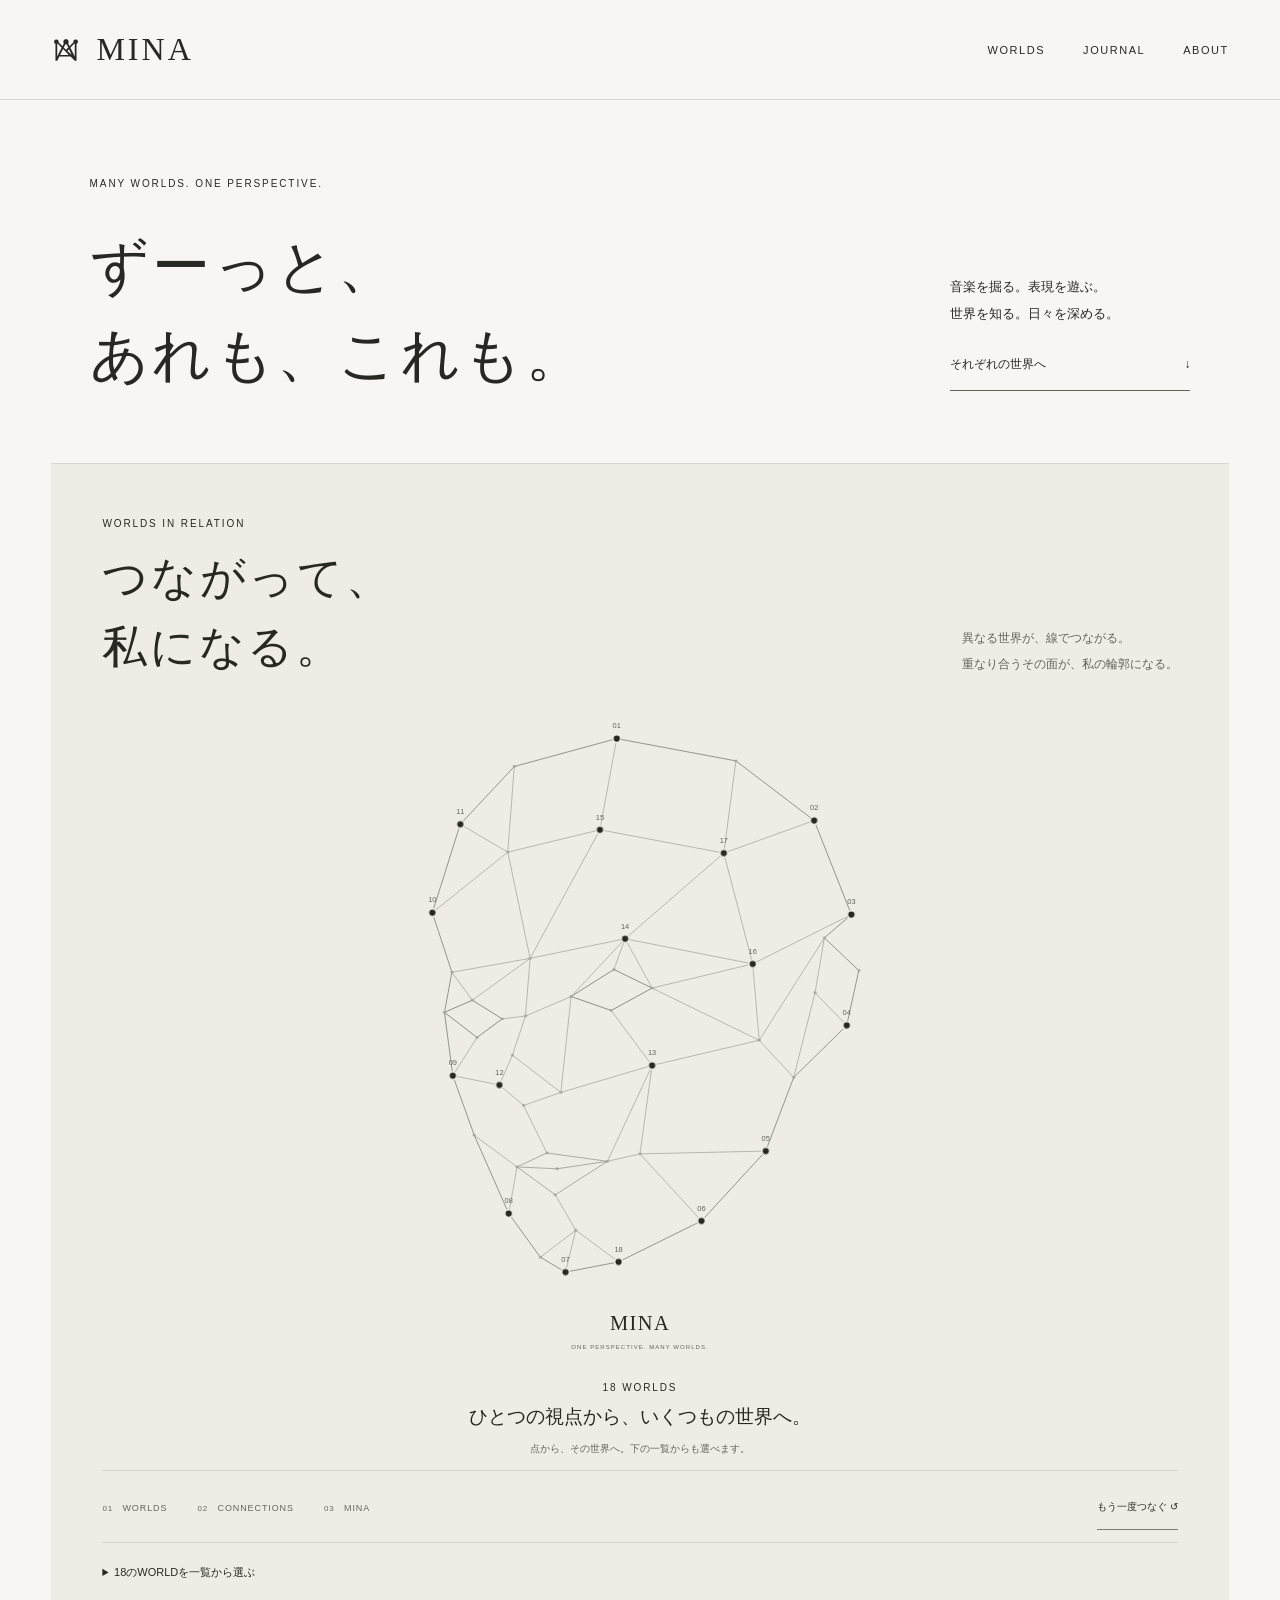
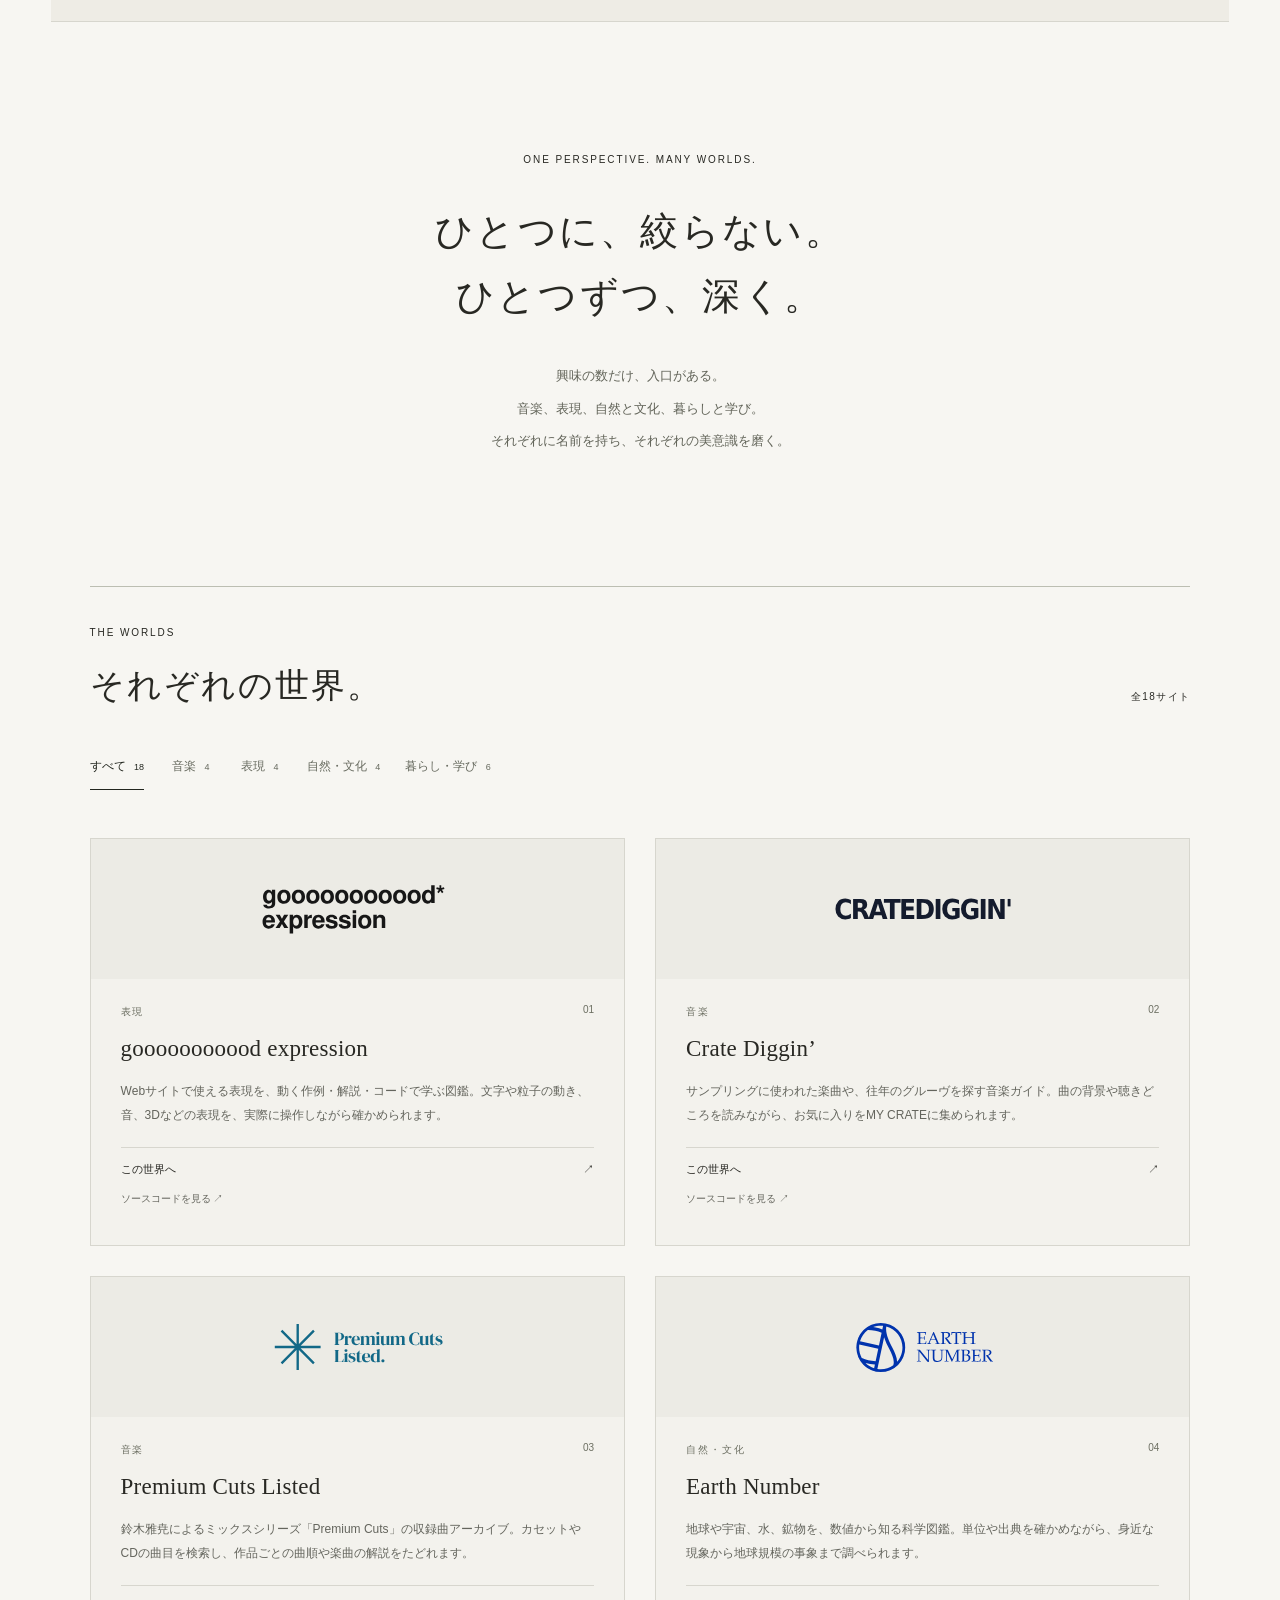
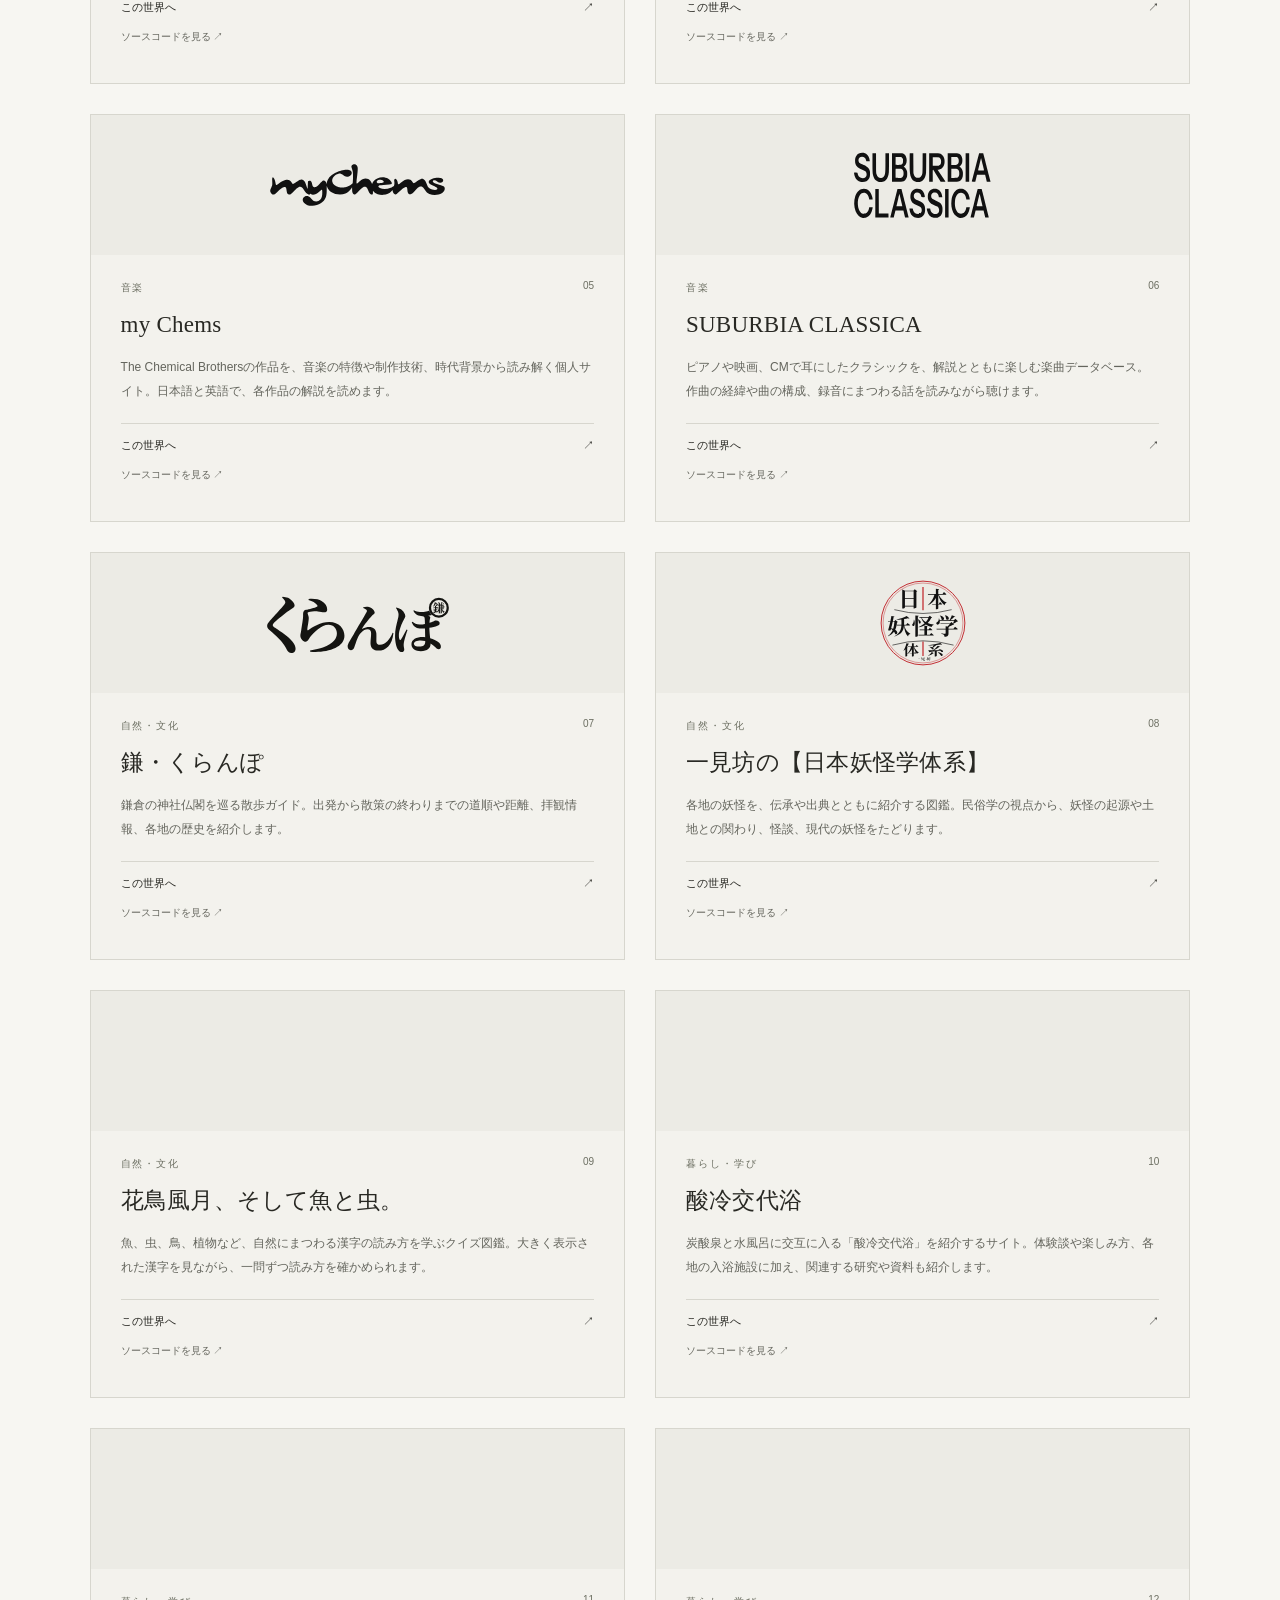
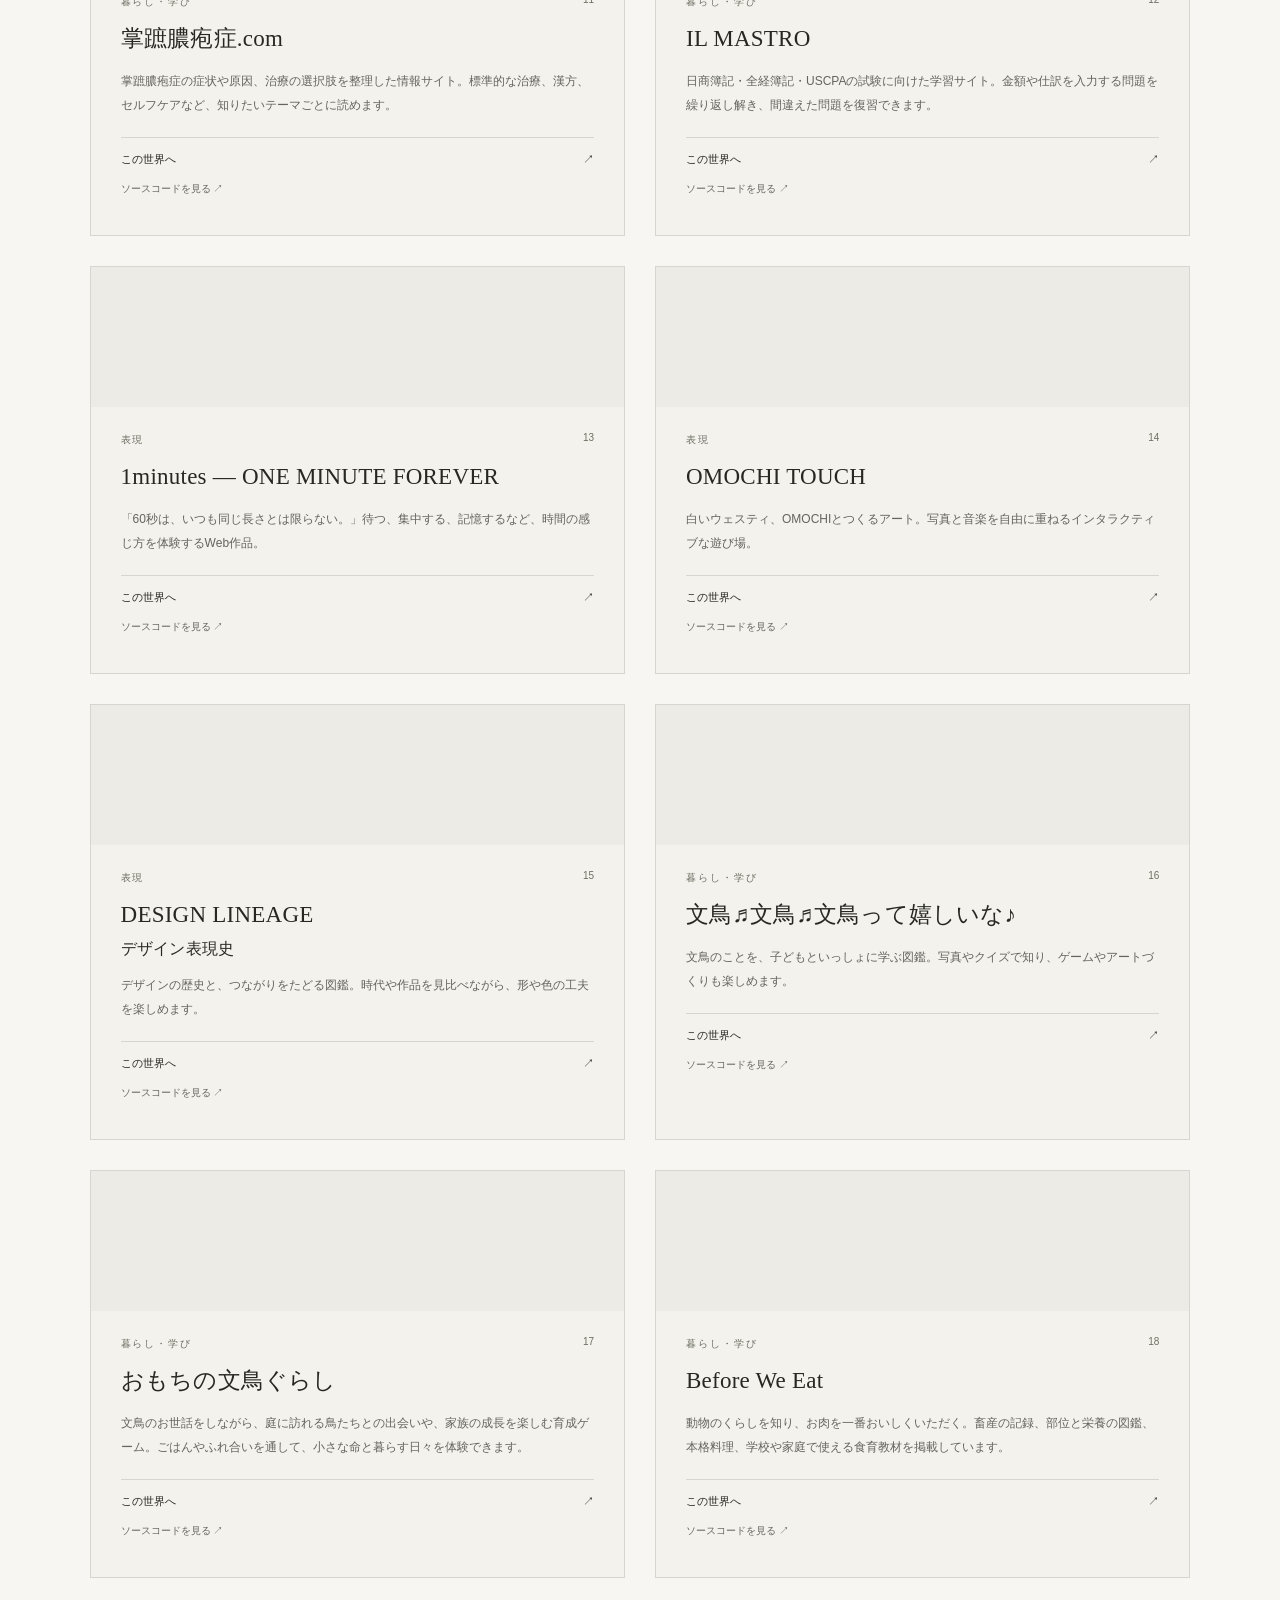
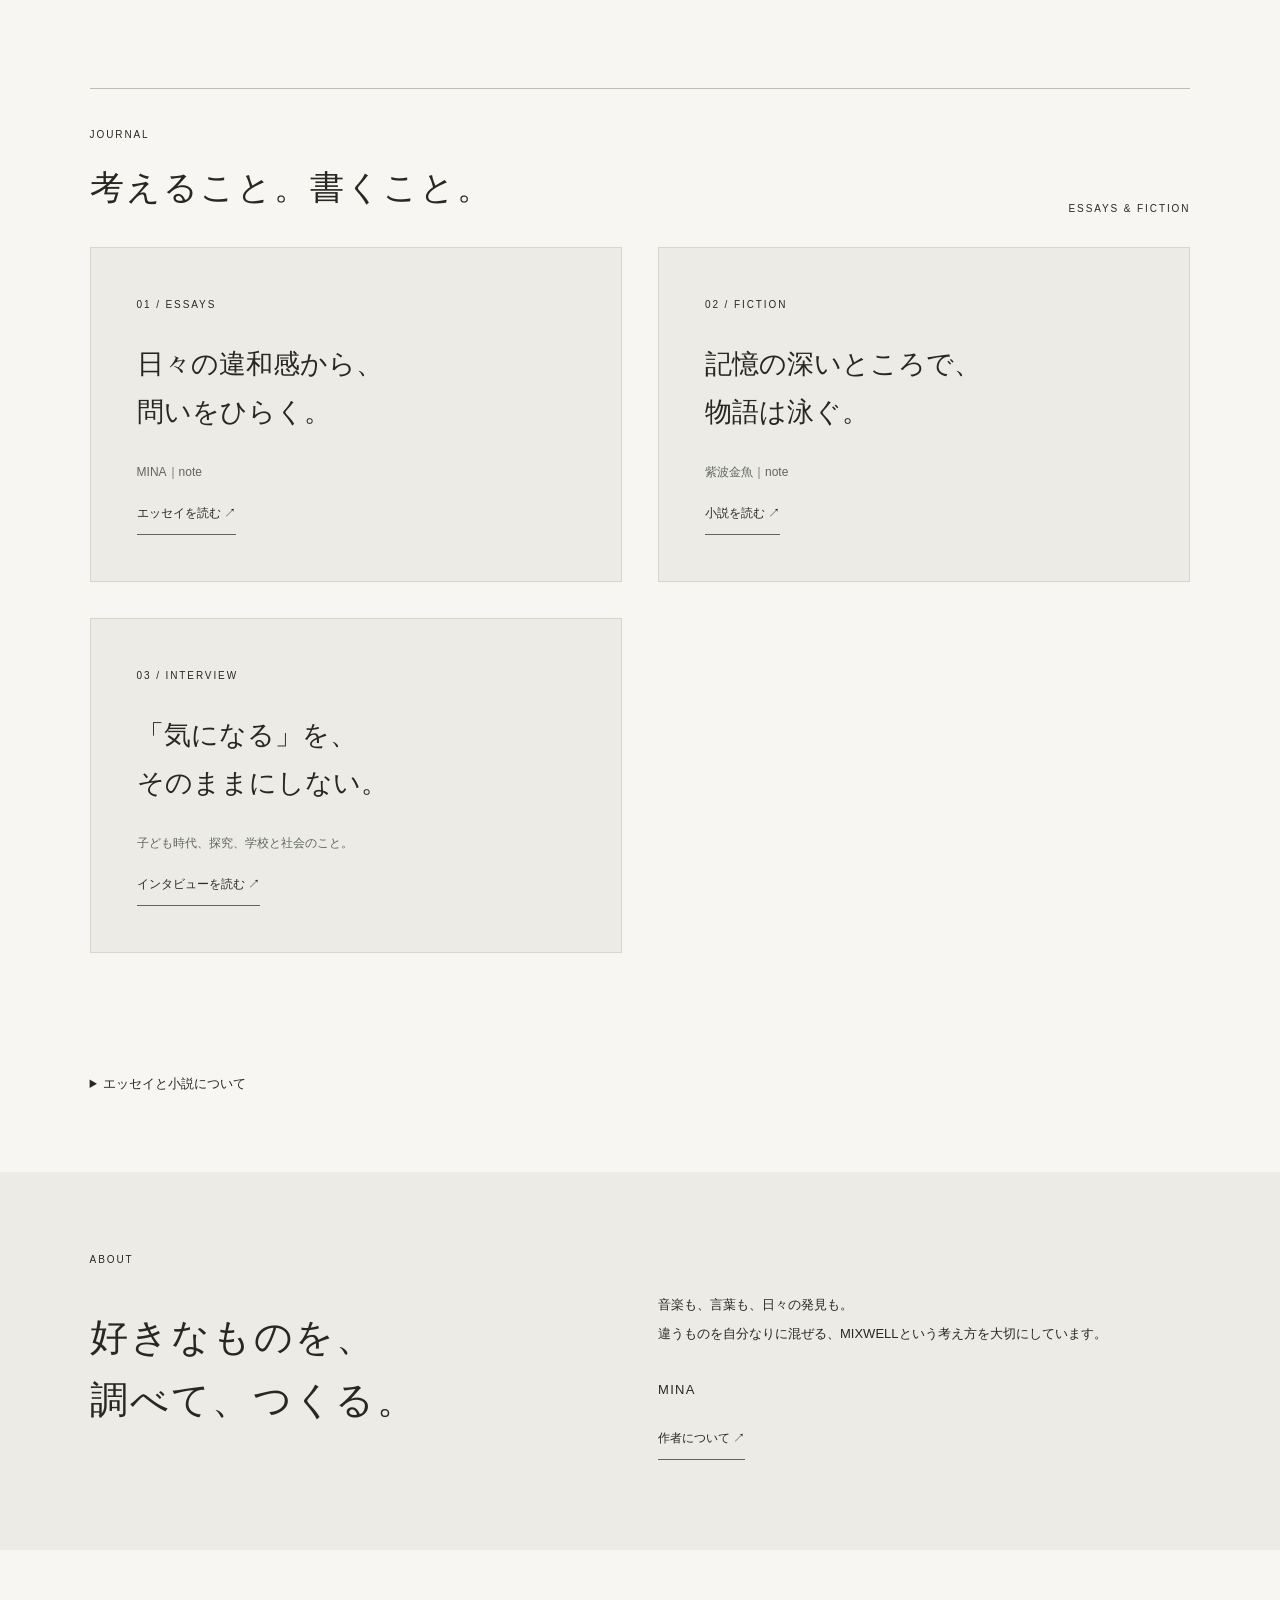
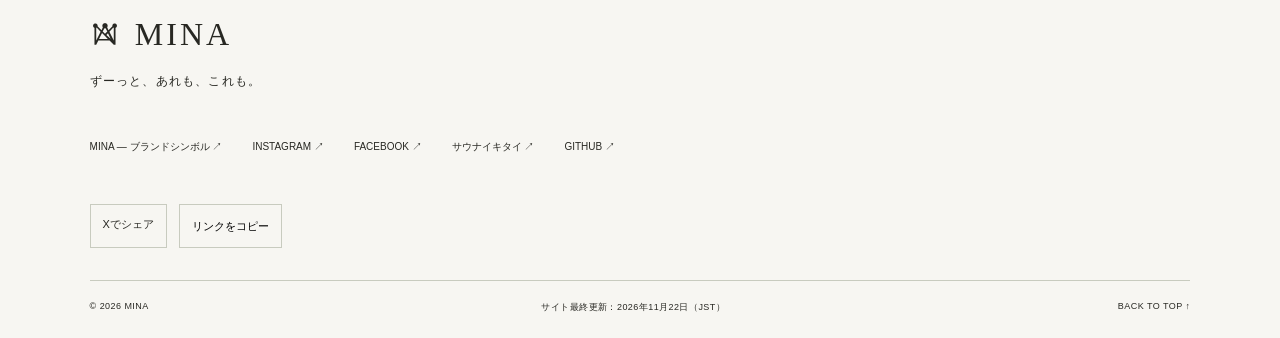
==== commit 65ca2ff2: "Enable MINA portfolio analytics and project visit measurement" ====
--- a/index.html
+++ b/index.html
@@ -1,7 +1,7 @@
 <!doctype html>
 <html lang="ja">
 <head>
-<meta charset="utf-8"><meta http-equiv="Content-Security-Policy" content="default-src 'none'; script-src 'self'; style-src 'self'; img-src 'self'; manifest-src 'self'; connect-src 'none'; base-uri 'none'; form-action 'none'; object-src 'none'"><meta name="viewport" content="width=device-width,initial-scale=1,viewport-fit=cover">
+<meta charset="utf-8"><meta http-equiv="Content-Security-Policy" content="default-src 'none'; script-src 'self' https://www.googletagmanager.com; style-src 'self'; img-src 'self'; manifest-src 'self'; connect-src https://*.google-analytics.com https://*.analytics.google.com; base-uri 'none'; form-action 'none'; object-src 'none'"><meta name="viewport" content="width=device-width,initial-scale=1,viewport-fit=cover">
 <title>MINA — ずーっと、あれも、これも。</title>
 <meta name="description" content="ずーっと、あれも、これも。MINAのWebプロジェクト集。音楽、表現、科学、民俗、暮らし。18のWebサイト、エッセイ、小説、サウナの記録やSNSを紹介します。">
 <link rel="canonical" href="https://djnaoyaman.github.io/">
@@ -15,6 +15,7 @@
 <script type="application/ld+json">{"@context":"https://schema.org","@graph":[{"@type":"WebSite","@id":"https://djnaoyaman.github.io/#website","name":"MINA","url":"https://djnaoyaman.github.io/","inLanguage":"ja","description":"ずーっと、あれも、これも。MINAのWebプロジェクト集。","author":{"@id":"https://djnaoyaman.github.io/#person"},"image":{"@type":"ImageObject","url":"https://djnaoyaman.github.io/og-image.png?v=20261106-mina","width":1200,"height":630}},{"@type":"Person","@id":"https://djnaoyaman.github.io/#person","name":"MINA","url":"https://djnaoyaman.github.io/profile.html"},{"@type":"CollectionPage","@id":"https://djnaoyaman.github.io/#collection","name":"MINA — Worlds","url":"https://djnaoyaman.github.io/","isPartOf":{"@id":"https://djnaoyaman.github.io/#website"},"mainEntity":{"@type":"ItemList","numberOfItems":18,"itemListElement":[{"@type":"ListItem","position":1,"item":{"@type":"WebSite","name":"gooooooooood expression","url":"https://djnaoyaman.github.io/gooooooooood_expression/","description":"Webサイトで使える表現を、動く作例・解説・コードで学ぶ図鑑。文字や粒子の動き、音、3Dなどの表現を、実際に操作しながら確かめられます。","inLanguage":"ja"}},{"@type":"ListItem","position":2,"item":{"@type":"WebSite","name":"Crate Diggin’","url":"https://djnaoyaman.github.io/cratediggin/","description":"サンプリングに使われた楽曲や、往年のグルーヴを探す音楽ガイド。曲の背景や聴きどころを読みながら、お気に入りをMY CRATEに集められます。","inLanguage":"ja"}},{"@type":"ListItem","position":3,"item":{"@type":"WebSite","name":"Premium Cuts Listed","url":"https://djnaoyaman.github.io/premiumcuts/","description":"鈴木雅尭によるミックスシリーズ「Premium Cuts」の収録曲アーカイブ。カセットやCDの曲目を検索し、作品ごとの曲順や楽曲の解説をたどれます。","inLanguage":"ja"}},{"@type":"ListItem","position":4,"item":{"@type":"WebSite","name":"Earth Number","url":"https://djnaoyaman.github.io/earthnumber/","description":"地球や宇宙、水、鉱物を、数値から知る科学図鑑。単位や出典を確かめながら、身近な現象から地球規模の事象まで調べられます。","inLanguage":"ja"}},{"@type":"ListItem","position":5,"item":{"@type":"WebSite","name":"my Chems","url":"https://djnaoyaman.github.io/chems/","description":"The Chemical Brothersの作品を、音楽の特徴や制作技術、時代背景から読み解く個人サイト。日本語と英語で、各作品の解説を読めます。","inLanguage":"ja"}},{"@type":"ListItem","position":6,"item":{"@type":"WebSite","name":"SUBURBIA CLASSICA","url":"https://djnaoyaman.github.io/suburbia-classica/","description":"ピアノや映画、CMで耳にしたクラシックを、解説とともに楽しむ楽曲データベース。作曲の経緯や曲の構成、録音にまつわる話を読みながら聴けます。","inLanguage":"ja"}},{"@type":"ListItem","position":7,"item":{"@type":"WebSite","name":"鎌・くらんぽ","url":"https://djnaoyaman.github.io/kuranpo/","description":"鎌倉の神社仏閣を巡る散歩ガイド。出発から散策の終わりまでの道順や距離、拝観情報、各地の歴史を紹介します。","inLanguage":"ja"}},{"@type":"ListItem","position":8,"item":{"@type":"WebSite","name":"一見坊の【日本妖怪学体系】","url":"https://djnaoyaman.github.io/youkai/","description":"各地の妖怪を、伝承や出典とともに紹介する図鑑。民俗学の視点から、妖怪の起源や土地との関わり、怪談、現代の妖怪をたどります。","inLanguage":"ja"}},{"@type":"ListItem","position":9,"item":{"@type":"WebSite","name":"花鳥風月、そして魚と虫。","url":"https://djnaoyaman.github.io/sakanamushi/","description":"魚、虫、鳥、植物など、自然にまつわる漢字の読み方を学ぶクイズ図鑑。大きく表示された漢字を見ながら、一問ずつ読み方を確かめられます。","inLanguage":"ja"}},{"@type":"ListItem","position":10,"item":{"@type":"WebSite","name":"酸冷交代浴","url":"https://djnaoyaman.github.io/sanreikotaiyoku/","description":"炭酸泉と水風呂に交互に入る「酸冷交代浴」を紹介するサイト。体験談や楽しみ方、各地の入浴施設に加え、関連する研究や資料も紹介します。","inLanguage":"ja"}},{"@type":"ListItem","position":11,"item":{"@type":"WebSite","name":"掌蹠膿疱症.com","url":"https://djnaoyaman.github.io/ppp/","description":"掌蹠膿疱症の症状や原因、治療の選択肢を整理した情報サイト。標準的な治療、漢方、セルフケアなど、知りたいテーマごとに読めます。","inLanguage":"ja"}},{"@type":"ListItem","position":12,"item":{"@type":"WebSite","name":"IL MASTRO","url":"https://djnaoyaman.github.io/bookkeeping/","description":"日商簿記・全経簿記・USCPAの試験に向けた学習サイト。金額や仕訳を入力する問題を繰り返し解き、間違えた問題を復習できます。","inLanguage":"ja"}},{"@type":"ListItem","position":13,"item":{"@type":"WebSite","name":"1minutes — ONE MINUTE FOREVER","url":"https://djnaoyaman.github.io/1minutes/","description":"「60秒は、いつも同じ長さとは限らない。」待つ、集中する、記憶するなど、時間の感じ方を体験するWeb作品。","inLanguage":"ja"}},{"@type":"ListItem","position":14,"item":{"@type":"WebSite","name":"OMOCHI TOUCH","url":"https://djnaoyaman.github.io/omochi-touch/","description":"白いウェスティ、OMOCHIとつくるアート。写真と音楽を自由に重ねるインタラクティブな遊び場。","inLanguage":"ja"}},{"@type":"ListItem","position":15,"item":{"@type":"WebSite","name":"DESIGN LINEAGE｜デザイン表現史","url":"https://djnaoyaman.github.io/design-lineage/","description":"デザインの歴史と、つながりをたどる図鑑。時代や作品を見比べながら、形や色の工夫を楽しめます。","inLanguage":"ja"}},{"@type":"ListItem","position":16,"item":{"@type":"WebSite","name":"文鳥♬文鳥♬文鳥って嬉しいな♪","url":"https://djnaoyaman.github.io/buncho-ureshi/","description":"文鳥のことを、子どもといっしょに学ぶ図鑑。写真やクイズで知り、ゲームやアートづくりも楽しめます。","inLanguage":"ja"}},{"@type":"ListItem","position":17,"item":{"@type":"WebSite","name":"おもちの文鳥ぐらし","url":"https://djnaoyaman.github.io/buncho-ureshi/game/","description":"文鳥のお世話をしながら、庭に訪れる鳥たちとの出会いや、家族の成長を楽しむ育成ゲーム。ごはんやふれ合いを通して、小さな命と暮らす日々を体験できます。","inLanguage":"ja"}},{"@type":"ListItem","position":18,"item":{"@type":"WebSite","name":"Before We Eat","url":"https://djnaoyaman.github.io/beforeweeat/","description":"動物のくらしを知り、お肉を一番おいしくいただく。畜産の記録、部位と栄養の図鑑、本格料理、学校や家庭で使える食育教材を掲載しています。","inLanguage":"ja"}}]}}]}</script>
 <meta name="google-site-verification" content="bP9IfKOWjW_sS23M6XOGqAyUFjWM9HLlekyKwcxPkyY" />
 <link rel="stylesheet" href="/author.css?v=20261031">
+<script data-mina-ga async src="https://www.googletagmanager.com/gtag/js?id=G-PT03XG7KQR"></script>
 </head><body id="top" class="maisons-home"><a class="skip" href="#main">本文へスキップ</a><header><a class="wordmark" href="#top"><img class="brand-symbol" src="/assets-source/tab-mark.svg?v=20261031-crown" width="30" height="30" alt="" aria-hidden="true"><span>MINA</span></a><nav aria-label="メインナビゲーション"><a href="#worlds">WORLDS</a><a href="#writing">JOURNAL</a><a href="#about">ABOUT</a></nav></header><main id="main" tabindex="-1"><section class="intro"><p class="eyebrow">MANY WORLDS. ONE PERSPECTIVE.</p><div class="intro-row"><h1 id="catchcopy"><span>ずーっと、</span><br><span>あれも、これも。</span></h1><div class="intro-note"><p>音楽を掘る。表現を遊ぶ。<br>世界を知る。日々を深める。</p><a class="text-link" href="#worlds">それぞれの世界へ <span>↓</span></a></div></div></section><section class="world-atlas" id="world-atlas" aria-labelledby="world-atlas-title"><div class="world-atlas-heading"><div><p class="eyebrow">WORLDS IN RELATION</p><h2 id="world-atlas-title">つながって、<br>私になる。</h2></div><p class="world-atlas-story">異なる世界が、線でつながる。<br>重なり合うその面が、私の輪郭になる。</p></div><div class="world-stage"><svg xmlns="http://www.w3.org/2000/svg" viewBox="260 -105 600 735" width="720" height="880" class="world-map world-portrait" aria-label="18のWORLDが点と線でつながり、左斜めから見た人物の顔をかたちづくる図"><title>WORLDS IN RELATION — 点と線の顔構造案</title><rect x="260" y="-105" width="600" height="735" fill="#eeece5" /><g fill="none" stroke-linejoin="round" stroke-linecap="round" aria-hidden="true" class="world-edges"><path data-from="crown" data-to="crownL" d="M535,-55 L425,-25" stroke="#92958a" stroke-width="1.05" class="world-edge wire-outline" pathLength="1" data-worlds="0" /><path data-from="crown" data-to="crownR" d="M535,-55 L663,-31" stroke="#92958a" stroke-width="1.05" class="world-edge wire-outline" pathLength="1" data-worlds="0" /><path data-from="crownR" data-to="upperR" d="M663,-31 L747,33" stroke="#92958a" stroke-width="1.05" class="world-edge wire-outline" pathLength="1" data-worlds="1" /><path data-from="templeR" data-to="upperR" d="M787,134 L747,33" stroke="#92958a" stroke-width="1.05" class="world-edge wire-outline" pathLength="1" data-worlds="2,1" /><path data-from="earTop" data-to="templeR" d="M758,159 L787,134" stroke="#92958a" stroke-width="1.05" class="world-edge wire-outline" pathLength="1" data-worlds="2" /><path data-from="earBack" data-to="earTop" d="M795,194 L758,159" stroke="#92958a" stroke-width="1.05" class="world-edge wire-outline" pathLength="1" data-worlds="" /><path data-from="earBack" data-to="earMid" d="M795,194 L782,253" stroke="#92958a" stroke-width="1.05" class="world-edge wire-outline" pathLength="1" data-worlds="3" /><path data-from="earBase" data-to="earMid" d="M725,309 L782,253" stroke="#92958a" stroke-width="1.05" class="world-edge wire-outline" pathLength="1" data-worlds="3" /><path data-from="earBase" data-to="jawR" d="M725,309 L695,388" stroke="#92958a" stroke-width="1.05" class="world-edge wire-outline" pathLength="1" data-worlds="4" /><path data-from="jaw" data-to="jawR" d="M626,463 L695,388" stroke="#92958a" stroke-width="1.05" class="world-edge wire-outline" pathLength="1" data-worlds="5,4" /><path data-from="chinR" data-to="jaw" d="M537,507 L626,463" stroke="#92958a" stroke-width="1.05" class="world-edge wire-outline" pathLength="1" data-worlds="5" /><path data-from="chin" data-to="chinR" d="M480,518 L537,507" stroke="#92958a" stroke-width="1.05" class="world-edge wire-outline" pathLength="1" data-worlds="6" /><path data-from="chin" data-to="chinL" d="M480,518 L453,502" stroke="#92958a" stroke-width="1.05" class="world-edge wire-outline" pathLength="1" data-worlds="6" /><path data-from="chinL" data-to="jawL" d="M453,502 L419,455" stroke="#92958a" stroke-width="1.05" class="world-edge wire-outline" pathLength="1" data-worlds="7" /><path data-from="farLowCheek" data-to="jawL" d="M382,371 L419,455" stroke="#92958a" stroke-width="1.05" class="world-edge wire-outline" pathLength="1" data-worlds="7" /><path data-from="farCheek" data-to="farLowCheek" d="M359,307 L382,371" stroke="#92958a" stroke-width="1.05" class="world-edge wire-outline" pathLength="1" data-worlds="8" /><path data-from="farCheek" data-to="farOut" d="M359,307 L350,239" stroke="#92958a" stroke-width="1.05" class="world-edge wire-outline" pathLength="1" data-worlds="8" /><path data-from="browL" data-to="farOut" d="M358,196 L350,239" stroke="#92958a" stroke-width="1.05" class="world-edge wire-outline" pathLength="1" data-worlds="" /><path data-from="browL" data-to="templeL" d="M358,196 L337,132" stroke="#92958a" stroke-width="1.05" class="world-edge wire-outline" pathLength="1" data-worlds="9" /><path data-from="templeL" data-to="upperL" d="M337,132 L367,37" stroke="#92958a" stroke-width="1.05" class="world-edge wire-outline" pathLength="1" data-worlds="9,10" /><path data-from="crownL" data-to="upperL" d="M425,-25 L367,37" stroke="#92958a" stroke-width="1.05" class="world-edge wire-outline" pathLength="1" data-worlds="10" /><path data-from="foreL" data-to="upperL" d="M418,67 L367,37" stroke="#a5a89c" stroke-width="0.82" class="world-edge wire-structure" pathLength="1" data-worlds="10" /><path data-from="foreC" data-to="foreL" d="M517,43 L418,67" stroke="#a5a89c" stroke-width="0.82" class="world-edge wire-structure" pathLength="1" data-worlds="14" /><path data-from="crown" data-to="foreC" d="M535,-55 L517,43" stroke="#a5a89c" stroke-width="0.82" class="world-edge wire-structure" pathLength="1" data-worlds="0,14" /><path data-from="crownL" data-to="foreL" d="M425,-25 L418,67" stroke="#a5a89c" stroke-width="0.82" class="world-edge wire-structure" pathLength="1" data-worlds="" /><path data-from="foreL" data-to="templeL" d="M418,67 L337,132" stroke="#a5a89c" stroke-width="0.82" class="world-edge wire-structure" pathLength="1" data-worlds="9" /><path data-from="foreC" data-to="foreR" d="M517,43 L650,68" stroke="#a5a89c" stroke-width="0.82" class="world-edge wire-structure" pathLength="1" data-worlds="14,16" /><path data-from="foreR" data-to="upperR" d="M650,68 L747,33" stroke="#a5a89c" stroke-width="0.82" class="world-edge wire-structure" pathLength="1" data-worlds="1,16" /><path data-from="crownR" data-to="foreR" d="M663,-31 L650,68" stroke="#a5a89c" stroke-width="0.82" class="world-edge wire-structure" pathLength="1" data-worlds="16" /><path data-from="browC" data-to="foreL" d="M442,181 L418,67" stroke="#a5a89c" stroke-width="0.82" class="world-edge wire-structure" pathLength="1" data-worlds="" /><path data-from="browC" data-to="foreC" d="M442,181 L517,43" stroke="#a5a89c" stroke-width="0.82" class="world-edge wire-structure" pathLength="1" data-worlds="14" /><path data-from="browR" data-to="foreR" d="M544,160 L650,68" stroke="#a5a89c" stroke-width="0.82" class="world-edge wire-structure" pathLength="1" data-worlds="13,16" /><path data-from="browC" data-to="browR" d="M442,181 L544,160" stroke="#a5a89c" stroke-width="0.82" class="world-edge wire-structure" pathLength="1" data-worlds="13" /><path data-from="browC" data-to="browL" d="M442,181 L358,196" stroke="#a5a89c" stroke-width="0.82" class="world-edge wire-structure" pathLength="1" data-worlds="" /><path data-from="foreR" data-to="temple" d="M650,68 L681,187" stroke="#a5a89c" stroke-width="0.82" class="world-edge wire-structure" pathLength="1" data-worlds="15,16" /><path data-from="temple" data-to="templeR" d="M681,187 L787,134" stroke="#a5a89c" stroke-width="0.82" class="world-edge wire-structure" pathLength="1" data-worlds="2,15" /><path data-from="browR" data-to="temple" d="M544,160 L681,187" stroke="#a5a89c" stroke-width="0.82" class="world-edge wire-structure" pathLength="1" data-worlds="13,15" /><path data-from="browR" data-to="nearOut" d="M544,160 L573,213" stroke="#a5a89c" stroke-width="0.82" class="world-edge wire-structure" pathLength="1" data-worlds="13" /><path data-from="farOut" data-to="farTop" d="M350,239 L380,226" stroke="#858a7d" stroke-width="1.0" class="world-edge wire-orbit" pathLength="1" data-worlds="" /><path data-from="farIn" data-to="farTop" d="M412,246 L380,226" stroke="#858a7d" stroke-width="1.0" class="world-edge wire-orbit" pathLength="1" data-worlds="" /><path data-from="farIn" data-to="farLow" d="M412,246 L385,266" stroke="#858a7d" stroke-width="1.0" class="world-edge wire-orbit" pathLength="1" data-worlds="" /><path data-from="farLow" data-to="farOut" d="M385,266 L350,239" stroke="#858a7d" stroke-width="1.0" class="world-edge wire-orbit" pathLength="1" data-worlds="" /><path data-from="nearIn" data-to="nearTop" d="M486,222 L532,193" stroke="#858a7d" stroke-width="1.0" class="world-edge wire-orbit" pathLength="1" data-worlds="" /><path data-from="nearOut" data-to="nearTop" d="M573,213 L532,193" stroke="#858a7d" stroke-width="1.0" class="world-edge wire-orbit" pathLength="1" data-worlds="" /><path data-from="nearLow" data-to="nearOut" d="M529,237 L573,213" stroke="#858a7d" stroke-width="1.0" class="world-edge wire-orbit" pathLength="1" data-worlds="" /><path data-from="nearIn" data-to="nearLow" d="M486,222 L529,237" stroke="#858a7d" stroke-width="1.0" class="world-edge wire-orbit" pathLength="1" data-worlds="" /><path data-from="browL" data-to="farTop" d="M358,196 L380,226" stroke="#a5a89c" stroke-width="0.82" class="world-edge wire-structure" pathLength="1" data-worlds="" /><path data-from="browC" data-to="farTop" d="M442,181 L380,226" stroke="#a5a89c" stroke-width="0.82" class="world-edge wire-structure" pathLength="1" data-worlds="" /><path data-from="bridge" data-to="browC" d="M437,243 L442,181" stroke="#a5a89c" stroke-width="0.82" class="world-edge wire-structure" pathLength="1" data-worlds="" /><path data-from="bridge" data-to="nearIn" d="M437,243 L486,222" stroke="#a5a89c" stroke-width="0.82" class="world-edge wire-structure" pathLength="1" data-worlds="" /><path data-from="browR" data-to="nearIn" d="M544,160 L486,222" stroke="#a5a89c" stroke-width="0.82" class="world-edge wire-structure" pathLength="1" data-worlds="13" /><path data-from="browR" data-to="nearTop" d="M544,160 L532,193" stroke="#a5a89c" stroke-width="0.82" class="world-edge wire-structure" pathLength="1" data-worlds="13" /><path data-from="bridge" data-to="farIn" d="M437,243 L412,246" stroke="#a5a89c" stroke-width="0.82" class="world-edge wire-structure" pathLength="1" data-worlds="" /><path data-from="bridge" data-to="noseMid" d="M437,243 L423,285" stroke="#a5a89c" stroke-width="0.82" class="world-edge wire-structure" pathLength="1" data-worlds="" /><path data-from="noseMid" data-to="noseTip" d="M423,285 L409,317" stroke="#a5a89c" stroke-width="0.82" class="world-edge wire-structure" pathLength="1" data-worlds="11" /><path data-from="noseBase" data-to="noseTip" d="M435,339 L409,317" stroke="#a5a89c" stroke-width="0.82" class="world-edge wire-structure" pathLength="1" data-worlds="11" /><path data-from="noseBase" data-to="noseWing" d="M435,339 L475,325" stroke="#a5a89c" stroke-width="0.82" class="world-edge wire-structure" pathLength="1" data-worlds="" /><path data-from="nearIn" data-to="noseWing" d="M486,222 L475,325" stroke="#a5a89c" stroke-width="0.82" class="world-edge wire-structure" pathLength="1" data-worlds="" /><path data-from="noseMid" data-to="noseWing" d="M423,285 L475,325" stroke="#a5a89c" stroke-width="0.82" class="world-edge wire-structure" pathLength="1" data-worlds="" /><path data-from="farLowCheek" data-to="mouthFar" d="M382,371 L428,405" stroke="#a5a89c" stroke-width="0.82" class="world-edge wire-structure" pathLength="1" data-worlds="" /><path data-from="jawL" data-to="mouthFar" d="M419,455 L428,405" stroke="#a5a89c" stroke-width="0.82" class="world-edge wire-structure" pathLength="1" data-worlds="7" /><path data-from="farCheek" data-to="farLow" d="M359,307 L385,266" stroke="#a5a89c" stroke-width="0.82" class="world-edge wire-structure" pathLength="1" data-worlds="8" /><path data-from="farCheek" data-to="noseTip" d="M359,307 L409,317" stroke="#a5a89c" stroke-width="0.82" class="world-edge wire-structure" pathLength="1" data-worlds="8,11" /><path data-from="cheek" data-to="nearLow" d="M573,296 L529,237" stroke="#a5a89c" stroke-width="0.82" class="world-edge wire-structure" pathLength="1" data-worlds="12" /><path data-from="cheek" data-to="cheekOuter" d="M573,296 L688,269" stroke="#a5a89c" stroke-width="0.82" class="world-edge wire-structure" pathLength="1" data-worlds="12" /><path data-from="cheekOuter" data-to="temple" d="M688,269 L681,187" stroke="#a5a89c" stroke-width="0.82" class="world-edge wire-structure" pathLength="1" data-worlds="15" /><path data-from="nearOut" data-to="temple" d="M573,213 L681,187" stroke="#a5a89c" stroke-width="0.82" class="world-edge wire-structure" pathLength="1" data-worlds="15" /><path data-from="cheekOuter" data-to="nearOut" d="M688,269 L573,213" stroke="#a5a89c" stroke-width="0.82" class="world-edge wire-structure" pathLength="1" data-worlds="" /><path data-from="cheekOuter" data-to="earTop" d="M688,269 L758,159" stroke="#a5a89c" stroke-width="0.82" class="world-edge wire-structure" pathLength="1" data-worlds="" /><path data-from="cheekOuter" data-to="earBase" d="M688,269 L725,309" stroke="#a5a89c" stroke-width="0.82" class="world-edge wire-structure" pathLength="1" data-worlds="" /><path data-from="cheekLow" data-to="jawR" d="M560,391 L695,388" stroke="#a5a89c" stroke-width="0.82" class="world-edge wire-structure" pathLength="1" data-worlds="4" /><path data-from="cheek" data-to="cheekLow" d="M573,296 L560,391" stroke="#a5a89c" stroke-width="0.82" class="world-edge wire-structure" pathLength="1" data-worlds="12" /><path data-from="cheek" data-to="noseWing" d="M573,296 L475,325" stroke="#a5a89c" stroke-width="0.82" class="world-edge wire-structure" pathLength="1" data-worlds="12" /><path data-from="cheek" data-to="mouthNear" d="M573,296 L525,399" stroke="#a5a89c" stroke-width="0.82" class="world-edge wire-structure" pathLength="1" data-worlds="12" /><path data-from="mouthUp" data-to="noseBase" d="M460,390 L435,339" stroke="#a5a89c" stroke-width="0.82" class="world-edge wire-structure" pathLength="1" data-worlds="" /><path data-from="mouthFar" data-to="mouthUp" d="M428,405 L460,390" stroke="#969b8d" stroke-width="0.85" class="world-edge wire-mouth" pathLength="1" data-worlds="" /><path data-from="mouthNear" data-to="mouthUp" d="M525,399 L460,390" stroke="#969b8d" stroke-width="0.85" class="world-edge wire-mouth" pathLength="1" data-worlds="" /><path data-from="mouthMid" data-to="mouthNear" d="M471,407 L525,399" stroke="#969b8d" stroke-width="0.85" class="world-edge wire-mouth" pathLength="1" data-worlds="" /><path data-from="mouthFar" data-to="mouthMid" d="M428,405 L471,407" stroke="#969b8d" stroke-width="0.85" class="world-edge wire-mouth" pathLength="1" data-worlds="" /><path data-from="mouthFar" data-to="mouthLow" d="M428,405 L469,435" stroke="#969b8d" stroke-width="0.85" class="world-edge wire-mouth" pathLength="1" data-worlds="" /><path data-from="mouthLow" data-to="mouthNear" d="M469,435 L525,399" stroke="#969b8d" stroke-width="0.85" class="world-edge wire-mouth" pathLength="1" data-worlds="" /><path data-from="chinL" data-to="chinPlane" d="M453,502 L491,473" stroke="#a5a89c" stroke-width="0.82" class="world-edge wire-structure" pathLength="1" data-worlds="" /><path data-from="chinPlane" data-to="mouthLow" d="M491,473 L469,435" stroke="#a5a89c" stroke-width="0.82" class="world-edge wire-structure" pathLength="1" data-worlds="" /><path data-from="cheekLow" data-to="mouthNear" d="M560,391 L525,399" stroke="#a5a89c" stroke-width="0.82" class="world-edge wire-structure" pathLength="1" data-worlds="" /><path data-from="cheekLow" data-to="jaw" d="M560,391 L626,463" stroke="#a5a89c" stroke-width="0.82" class="world-edge wire-structure" pathLength="1" data-worlds="5" /><path data-from="chinPlane" data-to="chinR" d="M491,473 L537,507" stroke="#a5a89c" stroke-width="0.82" class="world-edge wire-structure" pathLength="1" data-worlds="" /><path data-from="chin" data-to="chinPlane" d="M480,518 L491,473" stroke="#a5a89c" stroke-width="0.82" class="world-edge wire-structure" pathLength="1" data-worlds="6" /><path data-from="earInner" data-to="earTop" d="M748,218 L758,159" stroke="#a5a89c" stroke-width="0.82" class="world-edge wire-structure" pathLength="1" data-worlds="" /><path data-from="earInner" data-to="earMid" d="M748,218 L782,253" stroke="#a5a89c" stroke-width="0.82" class="world-edge wire-structure" pathLength="1" data-worlds="3" /><path data-from="earBase" data-to="earInner" d="M725,309 L748,218" stroke="#a5a89c" stroke-width="0.82" class="world-edge wire-structure" pathLength="1" data-worlds="" /></g><g fill="#a0a598" aria-hidden="true" class="world-support-points"><circle cx="425" cy="-25" r="1.5" /><circle cx="663" cy="-31" r="1.5" /><circle cx="418" cy="67" r="1.5" /><circle cx="442" cy="181" r="1.5" /><circle cx="358" cy="196" r="1.5" /><circle cx="350" cy="239" r="1.5" /><circle cx="380" cy="226" r="1.5" /><circle cx="412" cy="246" r="1.5" /><circle cx="385" cy="266" r="1.5" /><circle cx="486" cy="222" r="1.5" /><circle cx="532" cy="193" r="1.5" /><circle cx="573" cy="213" r="1.5" /><circle cx="529" cy="237" r="1.5" /><circle cx="437" cy="243" r="1.5" /><circle cx="423" cy="285" r="1.5" /><circle cx="435" cy="339" r="1.5" /><circle cx="475" cy="325" r="1.5" /><circle cx="382" cy="371" r="1.5" /><circle cx="688" cy="269" r="1.5" /><circle cx="560" cy="391" r="1.5" /><circle cx="758" cy="159" r="1.5" /><circle cx="795" cy="194" r="1.5" /><circle cx="725" cy="309" r="1.5" /><circle cx="748" cy="218" r="1.5" /><circle cx="428" cy="405" r="1.5" /><circle cx="460" cy="390" r="1.5" /><circle cx="471" cy="407" r="1.5" /><circle cx="525" cy="399" r="1.5" /><circle cx="469" cy="435" r="1.5" /><circle cx="453" cy="502" r="1.5" /><circle cx="491" cy="473" r="1.5" /></g><a class="world-node" href="/gooooooooood_expression/" aria-label="gooooooooood expressionを訪れる" data-index="0"><title>gooooooooood expression</title><circle class="world-halo" cx="535" cy="-55" r="14" /><circle class="world-hit" cx="535" cy="-55" r="30" /><circle cx="535" cy="-55" r="4.2" fill="#282823" stroke="#eeece5" stroke-width="1.7" class="world-point" /><text x="535" y="-66" text-anchor="middle" font-family="Arial,sans-serif" font-size="8" fill="#62675d" class="world-number" aria-hidden="true">01</text></a><a class="world-node" href="/cratediggin/" aria-label="Crate Diggin’を訪れる" data-index="1"><title>Crate Diggin’</title><circle class="world-halo" cx="747" cy="33" r="14" /><circle class="world-hit" cx="747" cy="33" r="30" /><circle cx="747" cy="33" r="4.2" fill="#282823" stroke="#eeece5" stroke-width="1.7" class="world-point" /><text x="747" y="22" text-anchor="middle" font-family="Arial,sans-serif" font-size="8" fill="#62675d" class="world-number" aria-hidden="true">02</text></a><a class="world-node" href="/premiumcuts/" aria-label="Premium Cuts Listedを訪れる" data-index="2"><title>Premium Cuts Listed</title><circle class="world-halo" cx="787" cy="134" r="14" /><circle class="world-hit" cx="787" cy="134" r="30" /><circle cx="787" cy="134" r="4.2" fill="#282823" stroke="#eeece5" stroke-width="1.7" class="world-point" /><text x="787" y="123" text-anchor="middle" font-family="Arial,sans-serif" font-size="8" fill="#62675d" class="world-number" aria-hidden="true">03</text></a><a class="world-node" href="/earthnumber/" aria-label="Earth Numberを訪れる" data-index="3"><title>Earth Number</title><circle class="world-halo" cx="782" cy="253" r="14" /><circle class="world-hit" cx="782" cy="253" r="30" /><circle cx="782" cy="253" r="4.2" fill="#282823" stroke="#eeece5" stroke-width="1.7" class="world-point" /><text x="782" y="242" text-anchor="middle" font-family="Arial,sans-serif" font-size="8" fill="#62675d" class="world-number" aria-hidden="true">04</text></a><a class="world-node" href="/chems/" aria-label="my Chemsを訪れる" data-index="4"><title>my Chems</title><circle class="world-halo" cx="695" cy="388" r="14" /><circle class="world-hit" cx="695" cy="388" r="30" /><circle cx="695" cy="388" r="4.2" fill="#282823" stroke="#eeece5" stroke-width="1.7" class="world-point" /><text x="695" y="377" text-anchor="middle" font-family="Arial,sans-serif" font-size="8" fill="#62675d" class="world-number" aria-hidden="true">05</text></a><a class="world-node" href="/suburbia-classica/" aria-label="SUBURBIA CLASSICAを訪れる" data-index="5"><title>SUBURBIA CLASSICA</title><circle class="world-halo" cx="626" cy="463" r="14" /><circle class="world-hit" cx="626" cy="463" r="30" /><circle cx="626" cy="463" r="4.2" fill="#282823" stroke="#eeece5" stroke-width="1.7" class="world-point" /><text x="626" y="452" text-anchor="middle" font-family="Arial,sans-serif" font-size="8" fill="#62675d" class="world-number" aria-hidden="true">06</text></a><a class="world-node" href="/kuranpo/" aria-label="鎌・くらんぽを訪れる" data-index="6"><title>鎌・くらんぽ</title><circle class="world-halo" cx="480" cy="518" r="14" /><circle class="world-hit" cx="480" cy="518" r="30" /><circle cx="480" cy="518" r="4.2" fill="#282823" stroke="#eeece5" stroke-width="1.7" class="world-point" /><text x="480" y="507" text-anchor="middle" font-family="Arial,sans-serif" font-size="8" fill="#62675d" class="world-number" aria-hidden="true">07</text></a><a class="world-node" href="/youkai/" aria-label="一見坊の【日本妖怪学体系】を訪れる" data-index="7"><title>一見坊の【日本妖怪学体系】</title><circle class="world-halo" cx="419" cy="455" r="14" /><circle class="world-hit" cx="419" cy="455" r="30" /><circle cx="419" cy="455" r="4.2" fill="#282823" stroke="#eeece5" stroke-width="1.7" class="world-point" /><text x="419" y="444" text-anchor="middle" font-family="Arial,sans-serif" font-size="8" fill="#62675d" class="world-number" aria-hidden="true">08</text></a><a class="world-node" href="/sakanamushi/" aria-label="花鳥風月、そして魚と虫。を訪れる" data-index="8"><title>花鳥風月、そして魚と虫。</title><circle class="world-halo" cx="359" cy="307" r="14" /><circle class="world-hit" cx="359" cy="307" r="30" /><circle cx="359" cy="307" r="4.2" fill="#282823" stroke="#eeece5" stroke-width="1.7" class="world-point" /><text x="359" y="296" text-anchor="middle" font-family="Arial,sans-serif" font-size="8" fill="#62675d" class="world-number" aria-hidden="true">09</text></a><a class="world-node" href="/sanreikotaiyoku/" aria-label="酸冷交代浴を訪れる" data-index="9"><title>酸冷交代浴</title><circle class="world-halo" cx="337" cy="132" r="14" /><circle class="world-hit" cx="337" cy="132" r="30" /><circle cx="337" cy="132" r="4.2" fill="#282823" stroke="#eeece5" stroke-width="1.7" class="world-point" /><text x="337" y="121" text-anchor="middle" font-family="Arial,sans-serif" font-size="8" fill="#62675d" class="world-number" aria-hidden="true">10</text></a><a class="world-node" href="/ppp/" aria-label="掌蹠膿疱症.comを訪れる" data-index="10"><title>掌蹠膿疱症.com</title><circle class="world-halo" cx="367" cy="37" r="14" /><circle class="world-hit" cx="367" cy="37" r="30" /><circle cx="367" cy="37" r="4.2" fill="#282823" stroke="#eeece5" stroke-width="1.7" class="world-point" /><text x="367" y="26" text-anchor="middle" font-family="Arial,sans-serif" font-size="8" fill="#62675d" class="world-number" aria-hidden="true">11</text></a><a class="world-node" href="/bookkeeping/" aria-label="IL MASTROを訪れる" data-index="11"><title>IL MASTRO</title><circle class="world-halo" cx="409" cy="317" r="14" /><circle class="world-hit" cx="409" cy="317" r="30" /><circle cx="409" cy="317" r="4.2" fill="#282823" stroke="#eeece5" stroke-width="1.7" class="world-point" /><text x="409" y="306" text-anchor="middle" font-family="Arial,sans-serif" font-size="8" fill="#62675d" class="world-number" aria-hidden="true">12</text></a><a class="world-node" href="/1minutes/" aria-label="1minutes — ONE MINUTE FOREVERを訪れる" data-index="12"><title>1minutes — ONE MINUTE FOREVER</title><circle class="world-halo" cx="573" cy="296" r="14" /><circle class="world-hit" cx="573" cy="296" r="30" /><circle cx="573" cy="296" r="4.2" fill="#282823" stroke="#eeece5" stroke-width="1.7" class="world-point" /><text x="573" y="285" text-anchor="middle" font-family="Arial,sans-serif" font-size="8" fill="#62675d" class="world-number" aria-hidden="true">13</text></a><a class="world-node" href="/omochi-touch/" aria-label="OMOCHI TOUCHを訪れる" data-index="13"><title>OMOCHI TOUCH</title><circle class="world-halo" cx="544" cy="160" r="14" /><circle class="world-hit" cx="544" cy="160" r="30" /><circle cx="544" cy="160" r="4.2" fill="#282823" stroke="#eeece5" stroke-width="1.7" class="world-point" /><text x="544" y="149" text-anchor="middle" font-family="Arial,sans-serif" font-size="8" fill="#62675d" class="world-number" aria-hidden="true">14</text></a><a class="world-node" href="/design-lineage/" aria-label="DESIGN LINEAGE｜デザイン表現史を訪れる" data-index="14"><title>DESIGN LINEAGE｜デザイン表現史</title><circle class="world-halo" cx="517" cy="43" r="14" /><circle class="world-hit" cx="517" cy="43" r="30" /><circle class="world-point" cx="517" cy="43" r="4.2" fill="#282823" stroke="#eeece5" stroke-width="1.7" /><text x="517" y="32" text-anchor="middle" font-family="Arial,sans-serif" font-size="8" fill="#62675d" class="world-number" aria-hidden="true">15</text></a><a class="world-node" href="/buncho-ureshi/" aria-label="文鳥♬文鳥♬文鳥って嬉しいな♪を訪れる" data-index="15"><title>文鳥♬文鳥♬文鳥って嬉しいな♪</title><circle class="world-halo" cx="681" cy="187" r="14" /><circle class="world-hit" cx="681" cy="187" r="30" /><circle class="world-point" cx="681" cy="187" r="4.2" fill="#282823" stroke="#eeece5" stroke-width="1.7" /><text x="681" y="176" text-anchor="middle" font-family="Arial,sans-serif" font-size="8" fill="#62675d" class="world-number" aria-hidden="true">16</text></a><a class="world-node" href="/buncho-ureshi/game/" aria-label="おもちの文鳥ぐらしを訪れる" data-index="16"><title>おもちの文鳥ぐらし</title><circle class="world-halo" cx="650" cy="68" r="14" /><circle class="world-hit" cx="650" cy="68" r="30" /><circle class="world-point" cx="650" cy="68" r="4.2" fill="#282823" stroke="#eeece5" stroke-width="1.7" /><text x="650" y="57" text-anchor="middle" font-family="Arial,sans-serif" font-size="8" fill="#62675d" class="world-number" aria-hidden="true">17</text></a><a class="world-node" href="/beforeweeat/" aria-label="Before We Eatを訪れる" data-index="17"><title>Before We Eat</title><circle class="world-halo" cx="537" cy="507" r="14" /><circle class="world-hit" cx="537" cy="507" r="30" /><circle class="world-point" cx="537" cy="507" r="4.2" fill="#282823" stroke="#eeece5" stroke-width="1.7" /><text x="537" y="496" text-anchor="middle" font-family="Arial,sans-serif" font-size="8" fill="#62675d" class="world-number" aria-hidden="true">18</text></a><g class="world-signature" aria-hidden="true"><text x="560" y="580" text-anchor="middle" font-family="Georgia,serif" font-size="22" letter-spacing="1.5" fill="#282823" class="world-signature-name">MINA</text><text x="560" y="601" text-anchor="middle" font-family="Arial,sans-serif" font-size="6.5" letter-spacing="1.1" fill="#62675d" class="world-signature-note">ONE PERSPECTIVE. MANY WORLDS.</text></g></svg><div class="world-caption"><span class="eyebrow" id="world-caption-category">18 WORLDS</span><p id="world-caption-name">ひとつの視点から、いくつもの世界へ。</p><span class="world-caption-hint">点から、その世界へ。下の一覧からも選べます。</span></div></div><div class="world-atlas-bottom"><ol class="world-phases" aria-label="この図の意味"><li><span>01</span> WORLDS</li><li><span>02</span> CONNECTIONS</li><li><span>03</span> MINA</li></ol><button type="button" class="world-replay" hidden>もう一度つなぐ <span aria-hidden="true">↺</span></button></div><details class="world-directory"><summary>18のWORLDを一覧から選ぶ</summary><ul><li><a href="/gooooooooood_expression/"><span>01</span>gooooooooood expression</a></li><li><a href="/cratediggin/"><span>02</span>Crate Diggin’</a></li><li><a href="/premiumcuts/"><span>03</span>Premium Cuts Listed</a></li><li><a href="/earthnumber/"><span>04</span>Earth Number</a></li><li><a href="/chems/"><span>05</span>my Chems</a></li><li><a href="/suburbia-classica/"><span>06</span>SUBURBIA CLASSICA</a></li><li><a href="/kuranpo/"><span>07</span>鎌・くらんぽ</a></li><li><a href="/youkai/"><span>08</span>一見坊の【日本妖怪学体系】</a></li><li><a href="/sakanamushi/"><span>09</span>花鳥風月、そして魚と虫。</a></li><li><a href="/sanreikotaiyoku/"><span>10</span>酸冷交代浴</a></li><li><a href="/ppp/"><span>11</span>掌蹠膿疱症.com</a></li><li><a href="/bookkeeping/"><span>12</span>IL MASTRO</a></li><li><a href="/1minutes/"><span>13</span>1minutes — ONE MINUTE FOREVER</a></li><li><a href="/omochi-touch/"><span>14</span>OMOCHI TOUCH</a></li><li><a href="/design-lineage/"><span>15</span>DESIGN LINEAGE｜デザイン表現史</a></li><li><a href="/buncho-ureshi/"><span>16</span>文鳥♬文鳥♬文鳥って嬉しいな♪</a></li><li><a href="/buncho-ureshi/game/"><span>17</span>おもちの文鳥ぐらし</a></li><li><a href="/beforeweeat/"><span>18</span>Before We Eat</a></li></ul></details></section><section class="manifesto"><p class="eyebrow">ONE PERSPECTIVE. MANY WORLDS.</p><h2>ひとつに、絞らない。<br>ひとつずつ、深く。</h2><p>興味の数だけ、入口がある。<br>音楽、表現、自然と文化、暮らしと学び。<br>それぞれに名前を持ち、それぞれの美意識を磨く。</p></section><span class="anchor-alias" id="maisons" aria-hidden="true"></span><span class="anchor-alias" id="worlds" aria-hidden="true"></span><section id="projects" class="maisons-section"><div class="section-heading"><div><p class="eyebrow">THE WORLDS</p><h2 id="projects-title">それぞれの世界。</h2></div><p id="project-count" role="status" aria-live="polite" aria-atomic="true">全18サイト</p></div><div class="filters project-filter" hidden role="group" aria-label="分野で絞り込む"><button data-theme="all" aria-pressed="true">すべて <span>18</span></button><button data-theme="music" aria-pressed="false">音楽 <span>4</span></button><button data-theme="expression" aria-pressed="false">表現 <span>4</span></button><button data-theme="explore" aria-pressed="false">自然・文化 <span>4</span></button><button data-theme="life" aria-pressed="false">暮らし・学び <span>6</span></button></div><div class="maison-grid" id="project-list"><article class="maison project" id="project-01" aria-labelledby="project-title-01" data-theme="expression"><a class="art-link" href="/gooooooooood_expression/" aria-label="gooooooooood expressionを訪れる"><img class="world-logo logo-gooooooooood_expression" src="/assets/world-logos/gooooooooood_expression.svg?v=20261031" alt="" loading="lazy" width="320" height="120"></a><div class="card-heading"><span class="eyebrow">表現</span><span class="index">01</span></div><h3 id="project-title-01"><a href="/gooooooooood_expression/">gooooooooood expression</a></h3><p class="description">Webサイトで使える表現を、動く作例・解説・コードで学ぶ図鑑。文字や粒子の動き、音、3Dなどの表現を、実際に操作しながら確かめられます。</p><a class="visit" href="/gooooooooood_expression/">この世界へ <span aria-hidden="true">↗</span></a><a class="source-link" href="https://github.com/djnaoyaman/gooooooooood_expression">ソースコードを見る ↗</a></article><article class="maison project" id="project-02" aria-labelledby="project-title-02" data-theme="music"><a class="art-link" href="/cratediggin/" aria-label="Crate Diggin’を訪れる"><img class="world-logo logo-cratediggin" src="/assets/world-logos/cratediggin.svg?v=20261031" alt="" loading="lazy" width="320" height="120"></a><div class="card-heading"><span class="eyebrow">音楽</span><span class="index">02</span></div><h3 id="project-title-02"><a href="/cratediggin/">Crate Diggin’</a></h3><p class="description">サンプリングに使われた楽曲や、往年のグルーヴを探す音楽ガイド。曲の背景や聴きどころを読みながら、お気に入りをMY CRATEに集められます。</p><a class="visit" href="/cratediggin/">この世界へ <span aria-hidden="true">↗</span></a><a class="source-link" href="https://github.com/djnaoyaman/cratediggin">ソースコードを見る ↗</a></article><article class="maison project" id="project-premiumcuts" aria-labelledby="project-title-premiumcuts" data-theme="music"><a class="art-link" href="/premiumcuts/" aria-label="Premium Cuts Listedを訪れる"><img class="world-logo logo-premiumcuts" src="/assets/world-logos/premiumcuts.svg?v=20261031" alt="" loading="lazy" width="320" height="120"></a><div class="card-heading"><span class="eyebrow">音楽</span><span class="index">03</span></div><h3 id="project-title-premiumcuts"><a href="/premiumcuts/">Premium Cuts Listed</a></h3><p class="description">鈴木雅尭によるミックスシリーズ「Premium Cuts」の収録曲アーカイブ。カセットやCDの曲目を検索し、作品ごとの曲順や楽曲の解説をたどれます。</p><a class="visit" href="/premiumcuts/">この世界へ <span aria-hidden="true">↗</span></a><a class="source-link" href="https://github.com/djnaoyaman/premiumcuts">ソースコードを見る ↗</a></article><article class="maison project" id="project-03" aria-labelledby="project-title-03" data-theme="explore"><a class="art-link" href="/earthnumber/" aria-label="Earth Numberを訪れる"><img class="world-logo logo-earthnumber" src="/assets/world-logos/earthnumber.svg?v=20261031" alt="" loading="lazy" width="320" height="120"></a><div class="card-heading"><span class="eyebrow">自然・文化</span><span class="index">04</span></div><h3 id="project-title-03"><a href="/earthnumber/">Earth Number</a></h3><p class="description">地球や宇宙、水、鉱物を、数値から知る科学図鑑。単位や出典を確かめながら、身近な現象から地球規模の事象まで調べられます。</p><a class="visit" href="/earthnumber/">この世界へ <span aria-hidden="true">↗</span></a><a class="source-link" href="https://github.com/djnaoyaman/earthnumber">ソースコードを見る ↗</a></article><article class="maison project" id="project-04" aria-labelledby="project-title-04" data-theme="music"><a class="art-link" href="/chems/" aria-label="my Chemsを訪れる"><img class="world-logo logo-chems" src="/assets/world-logos/chems.svg?v=20261031" alt="" loading="lazy" width="320" height="120"></a><div class="card-heading"><span class="eyebrow">音楽</span><span class="index">05</span></div><h3 id="project-title-04"><a href="/chems/">my Chems</a></h3><p class="description">The Chemical Brothersの作品を、音楽の特徴や制作技術、時代背景から読み解く個人サイト。日本語と英語で、各作品の解説を読めます。</p><a class="visit" href="/chems/">この世界へ <span aria-hidden="true">↗</span></a><a class="source-link" href="https://github.com/djnaoyaman/chems">ソースコードを見る ↗</a></article><article class="maison project" id="project-05" aria-labelledby="project-title-05" data-theme="music"><a class="art-link" href="/suburbia-classica/" aria-label="SUBURBIA CLASSICAを訪れる"><img class="world-logo logo-suburbia-classica" src="/assets/world-logos/suburbia-classica.svg?v=20261031" alt="" loading="lazy" width="320" height="120"></a><div class="card-heading"><span class="eyebrow">音楽</span><span class="index">06</span></div><h3 id="project-title-05"><a href="/suburbia-classica/">SUBURBIA CLASSICA</a></h3><p class="description">ピアノや映画、CMで耳にしたクラシックを、解説とともに楽しむ楽曲データベース。作曲の経緯や曲の構成、録音にまつわる話を読みながら聴けます。</p><a class="visit" href="/suburbia-classica/">この世界へ <span aria-hidden="true">↗</span></a><a class="source-link" href="https://github.com/djnaoyaman/suburbia-classica">ソースコードを見る ↗</a></article><article class="maison project" id="project-06" aria-labelledby="project-title-06" data-theme="explore"><a class="art-link" href="/kuranpo/" aria-label="鎌・くらんぽを訪れる"><img class="world-logo logo-kuranpo" src="/assets/world-logos/kuranpo.svg?v=20261031-po-mark?v=20261031" alt="" loading="lazy" width="320" height="120"></a><div class="card-heading"><span class="eyebrow">自然・文化</span><span class="index">07</span></div><h3 id="project-title-06"><a href="/kuranpo/">鎌・くらんぽ</a></h3><p class="description">鎌倉の神社仏閣を巡る散歩ガイド。出発から散策の終わりまでの道順や距離、拝観情報、各地の歴史を紹介します。</p><a class="visit" href="/kuranpo/">この世界へ <span aria-hidden="true">↗</span></a><a class="source-link" href="https://github.com/djnaoyaman/kuranpo">ソースコードを見る ↗</a></article><article class="maison project" id="project-07" aria-labelledby="project-title-07" data-theme="explore"><a class="art-link" href="/youkai/" aria-label="一見坊の【日本妖怪学体系】を訪れる"><img class="world-logo logo-youkai" src="/assets/world-logos/youkai.svg?v=20261031-logo09" alt="一見坊の【日本妖怪学体系】" loading="lazy" width="320" height="120"></a><div class="card-heading"><span class="eyebrow">自然・文化</span><span class="index">08</span></div><h3 id="project-title-07"><a href="/youkai/">一見坊の【日本妖怪学体系】</a></h3><p class="description">各地の妖怪を、伝承や出典とともに紹介する図鑑。民俗学の視点から、妖怪の起源や土地との関わり、怪談、現代の妖怪をたどります。</p><a class="visit" href="/youkai/">この世界へ <span aria-hidden="true">↗</span></a><a class="source-link" href="https://github.com/djnaoyaman/youkai">ソースコードを見る ↗</a></article><article class="maison project" id="project-08" aria-labelledby="project-title-08" data-theme="explore"><a class="art-link" href="/sakanamushi/" aria-label="花鳥風月、そして魚と虫。を訪れる"><img class="world-logo logo-sakanamushi" src="/assets/world-logos/sakanamushi.svg?v=20261031" alt="" loading="lazy" width="320" height="120"></a><div class="card-heading"><span class="eyebrow">自然・文化</span><span class="index">09</span></div><h3 id="project-title-08"><a href="/sakanamushi/">花鳥風月、そして魚と虫。</a></h3><p class="description">魚、虫、鳥、植物など、自然にまつわる漢字の読み方を学ぶクイズ図鑑。大きく表示された漢字を見ながら、一問ずつ読み方を確かめられます。</p><a class="visit" href="/sakanamushi/">この世界へ <span aria-hidden="true">↗</span></a><a class="source-link" href="https://github.com/djnaoyaman/sakanamushi">ソースコードを見る ↗</a></article><article class="maison project" id="project-09" aria-labelledby="project-title-09" data-theme="life"><a class="art-link" href="/sanreikotaiyoku/" aria-label="酸冷交代浴を訪れる"><img class="world-logo logo-sanreikotaiyoku" src="/assets/world-logos/sanreikotaiyoku.svg?v=20261031" alt="" loading="lazy" width="320" height="120"></a><div class="card-heading"><span class="eyebrow">暮らし・学び</span><span class="index">10</span></div><h3 id="project-title-09"><a href="/sanreikotaiyoku/">酸冷交代浴</a></h3><p class="description">炭酸泉と水風呂に交互に入る「酸冷交代浴」を紹介するサイト。体験談や楽しみ方、各地の入浴施設に加え、関連する研究や資料も紹介します。</p><a class="visit" href="/sanreikotaiyoku/">この世界へ <span aria-hidden="true">↗</span></a><a class="source-link" href="https://github.com/djnaoyaman/sanreikotaiyoku">ソースコードを見る ↗</a></article><article class="maison project" id="project-10" aria-labelledby="project-title-10" data-theme="life"><a class="art-link" href="/ppp/" aria-label="掌蹠膿疱症.comを訪れる"><img class="world-logo logo-ppp" src="/assets/world-logos/ppp-ruby-aligned-20261101.svg" alt="掌蹠膿疱症.com（しょうせきのうほうしょう）" loading="lazy" width="320" height="120"></a><div class="card-heading"><span class="eyebrow">暮らし・学び</span><span class="index">11</span></div><h3 id="project-title-10"><a href="/ppp/">掌蹠膿疱症.com</a></h3><p class="description">掌蹠膿疱症の症状や原因、治療の選択肢を整理した情報サイト。標準的な治療、漢方、セルフケアなど、知りたいテーマごとに読めます。</p><a class="visit" href="/ppp/">この世界へ <span aria-hidden="true">↗</span></a><a class="source-link" href="https://github.com/djnaoyaman/ppp">ソースコードを見る ↗</a></article><article class="maison project" id="project-11" aria-labelledby="project-title-11" data-theme="life"><a class="art-link" href="/bookkeeping/" aria-label="IL MASTROを訪れる"><img class="world-logo logo-bookkeeping" src="/assets/world-logos/il-mastro.png?v=20261031-ilmastro09" alt="IL MASTRO" loading="lazy" width="320" height="120"></a><div class="card-heading"><span class="eyebrow">暮らし・学び</span><span class="index">12</span></div><h3 id="project-title-11"><a href="/bookkeeping/">IL MASTRO</a></h3><p class="description">日商簿記・全経簿記・USCPAの試験に向けた学習サイト。金額や仕訳を入力する問題を繰り返し解き、間違えた問題を復習できます。</p><a class="visit" href="/bookkeeping/">この世界へ <span aria-hidden="true">↗</span></a><a class="source-link" href="https://github.com/djnaoyaman/bookkeeping">ソースコードを見る ↗</a></article><article class="maison project" id="project-1minutes" aria-labelledby="project-title-1minutes" data-theme="expression"><a class="art-link" href="/1minutes/" aria-label="1minutes — ONE MINUTE FOREVERを訪れる"><img class="world-logo logo-1minutes" src="/assets/world-logos/1minutes.svg?v=20261031-05-03" alt="1minutes — ONE MINUTE FOREVER" loading="lazy" width="384" height="230"></a><div class="card-heading"><span class="eyebrow">表現</span><span class="index">13</span></div><h3 id="project-title-1minutes"><a href="/1minutes/">1minutes — ONE MINUTE FOREVER</a></h3><p class="description">「60秒は、いつも同じ長さとは限らない。」待つ、集中する、記憶するなど、時間の感じ方を体験するWeb作品。</p><a class="visit" href="/1minutes/">この世界へ <span aria-hidden="true">↗</span></a><a class="source-link" href="https://github.com/djnaoyaman/1minutes">ソースコードを見る ↗</a></article><article class="maison project" id="project-omochi" aria-labelledby="project-title-omochi" data-theme="expression"><a class="art-link" href="/omochi-touch/" aria-label="OMOCHI TOUCHを訪れる"><img class="world-logo logo-omochi-touch" src="/assets/world-logos/omochi-touch.svg?v=20261031" alt="" loading="lazy" width="320" height="120"></a><div class="card-heading"><span class="eyebrow">表現</span><span class="index">14</span></div><h3 id="project-title-omochi"><a href="/omochi-touch/">OMOCHI TOUCH</a></h3><p class="description">白いウェスティ、OMOCHIとつくるアート。写真と音楽を自由に重ねるインタラクティブな遊び場。</p><a class="visit" href="/omochi-touch/">この世界へ <span aria-hidden="true">↗</span></a><a class="source-link" href="https://github.com/djnaoyaman/omochi-touch">ソースコードを見る ↗</a></article><article class="maison project" id="project-design-lineage" aria-labelledby="project-title-design-lineage" data-theme="expression"><a class="art-link" href="/design-lineage/" aria-label="DESIGN LINEAGE｜デザイン表現史を訪れる"><img class="world-logo logo-design-lineage" src="/assets/world-logos/design-lineage-logo10.png" alt="DESIGN LINEAGE" loading="lazy" width="1774" height="887"></a><div class="card-heading"><span class="eyebrow">表現</span><span class="index">15</span></div><h3 id="project-title-design-lineage"><a href="/design-lineage/"><span class="lineage-title">DESIGN LINEAGE</span><span class="lineage-subtitle"><span class="lineage-separator">｜</span>デザイン表現史</span></a></h3><p class="description">デザインの歴史と、つながりをたどる図鑑。時代や作品を見比べながら、形や色の工夫を楽しめます。</p><a class="visit" href="/design-lineage/">この世界へ <span aria-hidden="true">↗</span></a><a class="source-link" href="https://github.com/djnaoyaman/design-lineage">ソースコードを見る ↗</a></article><article class="maison project" id="project-buncho-ureshi" aria-labelledby="project-title-buncho-ureshi" data-theme="life"><a class="art-link" href="/buncho-ureshi/" aria-label="文鳥♬文鳥♬文鳥って嬉しいな♪を訪れる"><img class="world-logo logo-buncho-ureshi" src="/assets/world-logos/buncho-ureshi-refined04-transparent.webp" alt="文鳥♬文鳥♬文鳥って嬉しいな♪" loading="lazy" width="1120" height="645"></a><div class="card-heading"><span class="eyebrow">暮らし・学び</span><span class="index">16</span></div><h3 id="project-title-buncho-ureshi"><a href="/buncho-ureshi/">文鳥♬文鳥♬文鳥って嬉しいな♪</a></h3><p class="description">文鳥のことを、子どもといっしょに学ぶ図鑑。写真やクイズで知り、ゲームやアートづくりも楽しめます。</p><a class="visit" href="/buncho-ureshi/">この世界へ <span aria-hidden="true">↗</span></a><a class="source-link" href="https://github.com/djnaoyaman/buncho-ureshi">ソースコードを見る ↗</a></article><article class="maison project" id="project-buncho-game" aria-labelledby="project-title-buncho-game" data-theme="life"><a class="art-link" href="/buncho-ureshi/game/" aria-label="おもちの文鳥ぐらしを訪れる"><img class="world-logo logo-buncho-game" src="/assets/world-logos/buncho-game.png" alt="おもちの文鳥ぐらし" loading="lazy" width="2172" height="724"></a><div class="card-heading"><span class="eyebrow">暮らし・学び</span><span class="index">17</span></div><h3 id="project-title-buncho-game"><a href="/buncho-ureshi/game/">おもちの文鳥ぐらし</a></h3><p class="description">文鳥のお世話をしながら、庭に訪れる鳥たちとの出会いや、家族の成長を楽しむ育成ゲーム。ごはんやふれ合いを通して、小さな命と暮らす日々を体験できます。</p><a class="visit" href="/buncho-ureshi/game/">この世界へ <span aria-hidden="true">↗</span></a><a class="source-link" href="https://github.com/djnaoyaman/buncho-ureshi">ソースコードを見る ↗</a></article><article class="maison project" id="project-beforeweeat" aria-labelledby="project-title-beforeweeat" data-theme="life"><a class="art-link" href="/beforeweeat/" aria-label="Before We Eatを訪れる"><img class="world-logo logo-beforeweeat" src="/assets/world-logos/beforeweeat.webp?v=edition2" alt="" loading="lazy" width="1000" height="333"></a><div class="card-heading"><span class="eyebrow">暮らし・学び</span><span class="index">18</span></div><h3 id="project-title-beforeweeat"><a href="/beforeweeat/">Before We Eat</a></h3><p class="description">動物のくらしを知り、お肉を一番おいしくいただく。畜産の記録、部位と栄養の図鑑、本格料理、学校や家庭で使える食育教材を掲載しています。</p><a class="visit" href="/beforeweeat/">この世界へ <span aria-hidden="true">↗</span></a><a class="source-link" href="https://github.com/djnaoyaman/beforeweeat">ソースコードを見る ↗</a></article></div></section><section id="writing" class="journal"><div class="section-heading"><div><p class="eyebrow">JOURNAL</p><h2 id="writing-title">考えること。書くこと。</h2></div><span class="eyebrow">ESSAYS & FICTION</span></div><div class="journal-grid"><a href="https://note.com/djnaoyaman" class="journal-item"><span class="eyebrow">01 / ESSAYS</span><h3>日々の違和感から、<br>問いをひらく。</h3><p>MINA｜note</p><span class="text-link">エッセイを読む ↗</span></a><a href="https://note.com/shiwa_kingyo" class="journal-item fiction"><span class="eyebrow">02 / FICTION</span><h3>記憶の深いところで、<br>物語は泳ぐ。</h3><p>紫波金魚｜note</p><span class="text-link">小説を読む ↗</span></a><a href="/inquiry.html" class="journal-item"><span class="eyebrow">03 / INTERVIEW</span><h3>「気になる」を、<br>そのままにしない。</h3><p>子ども時代、探究、学校と社会のこと。</p><span class="text-link">インタビューを読む ↗</span></a></div></section><section class="writing-details" aria-label="執筆活動の紹介"><details><summary>エッセイと小説について</summary>
 
 <article class="activity" aria-labelledby="essays-title"><p class="project-category">エッセイ・思考の記録</p><h3 id="essays-title"><a href="https://note.com/djnaoyaman">MINA｜note</a></h3>
@@ -25,4 +26,4 @@
 <p class="activity-description">MINAの筆名、紫波金魚。岩手・紫波を背景に、金魚と水のイメージを通して、人の記憶や関係、生き方を描いています。</p>
 <ul class="reading-list"><li><strong>金魚鉢都市バンコク</strong> — 水没した都市で、すべてを奪われた男が過去へ戻り、運命を変えようとする物語。</li><li><strong>エサの時間</strong> — 旧友の告白から犯罪に巻き込まれる夜勤労働者。金魚を挟んで疑念が広がるクライムストーリー。</li><li><strong>いちばん高い水温</strong> — ある女性から託された金魚の水温を守り続ける男を通して、失われた関係と残された思いを描く恋愛小説。</li></ul>
 <div class="activity-links"><a href="https://note.com/shiwa_kingyo">小説を読む ↗</a></div></article>
-</details></section><section id="about" class="about about-quiet"><p class="eyebrow">ABOUT</p><div class="about-grid"><h2>好きなものを、<br>調べて、つくる。</h2><div><p>音楽も、言葉も、日々の発見も。<br>違うものを自分なりに混ぜる、MIXWELLという考え方を大切にしています。</p><p class="author">MINA</p><a class="text-link" href="/profile.html">作者について ↗</a></div></div></section></main><footer id="elsewhere"><a id="elsewhere-title" class="wordmark" href="#top"><img class="brand-symbol" src="/assets-source/tab-mark.svg?v=20261031-crown" width="30" height="30" alt="" aria-hidden="true"><span>MINA</span></a><p>ずーっと、あれも、これも。</p><div class="footer-links"><a href="/mina.html">MINA — ブランドシンボル ↗</a><a href="https://www.instagram.com/naoyamiyazaki_family/">INSTAGRAM ↗</a><a href="https://www.facebook.com/Naoyaman">FACEBOOK ↗</a><a id="sauna-title" href="https://sauna-ikitai.com/saunners/12991">サウナイキタイ ↗</a><a href="https://github.com/djnaoyaman">GITHUB ↗</a></div><div class="share-tools"><a href="https://twitter.com/intent/tweet?text=MINA%20%E2%80%94%20%E3%81%9A%E3%83%BC%E3%81%A3%E3%81%A8%E3%80%81%E3%81%82%E3%82%8C%E3%82%82%E3%80%81%E3%81%93%E3%82%8C%E3%82%82%E3%80%82&amp;url=https%3A%2F%2Fdjnaoyaman.github.io%2F" target="_blank" rel="noopener noreferrer">Xでシェア</a><button type="button" id="copy-link" hidden>リンクをコピー</button><button type="button" id="native-share" hidden>共有する</button><span id="share-status" role="status" aria-live="polite" aria-atomic="true"></span></div><div class="footer-bottom"><span>© 2026 MINA</span><span>サイト最終更新：<time data-site-updated datetime="2026-11-22">2026年11月22日（JST）</time></span><a href="#top">BACK TO TOP ↑</a></div></footer><script src="/site.js?v=20261106-mina" defer></script><script src="/world-atlas.js?v=20261122-beforeweeat" defer></script></body></html>+</details></section><section id="about" class="about about-quiet"><p class="eyebrow">ABOUT</p><div class="about-grid"><h2>好きなものを、<br>調べて、つくる。</h2><div><p>音楽も、言葉も、日々の発見も。<br>違うものを自分なりに混ぜる、MIXWELLという考え方を大切にしています。</p><p class="author">MINA</p><a class="text-link" href="/profile.html">作者について ↗</a></div></div></section></main><footer id="elsewhere"><a id="elsewhere-title" class="wordmark" href="#top"><img class="brand-symbol" src="/assets-source/tab-mark.svg?v=20261031-crown" width="30" height="30" alt="" aria-hidden="true"><span>MINA</span></a><p>ずーっと、あれも、これも。</p><div class="footer-links"><a href="/mina.html">MINA — ブランドシンボル ↗</a><a href="https://www.instagram.com/naoyamiyazaki_family/">INSTAGRAM ↗</a><a href="https://www.facebook.com/Naoyaman">FACEBOOK ↗</a><a id="sauna-title" href="https://sauna-ikitai.com/saunners/12991">サウナイキタイ ↗</a><a href="https://github.com/djnaoyaman">GITHUB ↗</a></div><div class="share-tools"><a href="https://twitter.com/intent/tweet?text=MINA%20%E2%80%94%20%E3%81%9A%E3%83%BC%E3%81%A3%E3%81%A8%E3%80%81%E3%81%82%E3%82%8C%E3%82%82%E3%80%81%E3%81%93%E3%82%8C%E3%82%82%E3%80%82&amp;url=https%3A%2F%2Fdjnaoyaman.github.io%2F" target="_blank" rel="noopener noreferrer">Xでシェア</a><button type="button" id="copy-link" hidden>リンクをコピー</button><button type="button" id="native-share" hidden>共有する</button><span id="share-status" role="status" aria-live="polite" aria-atomic="true"></span></div><div class="footer-bottom"><span>© 2026 MINA</span><span>サイト最終更新：<time data-site-updated datetime="2026-11-22">2026年11月22日（JST）</time></span><a href="#top">BACK TO TOP ↑</a></div></footer><script src="/site.js?v=20261123-ga" defer></script><script src="/world-atlas.js?v=20261122-beforeweeat" defer></script></body></html>
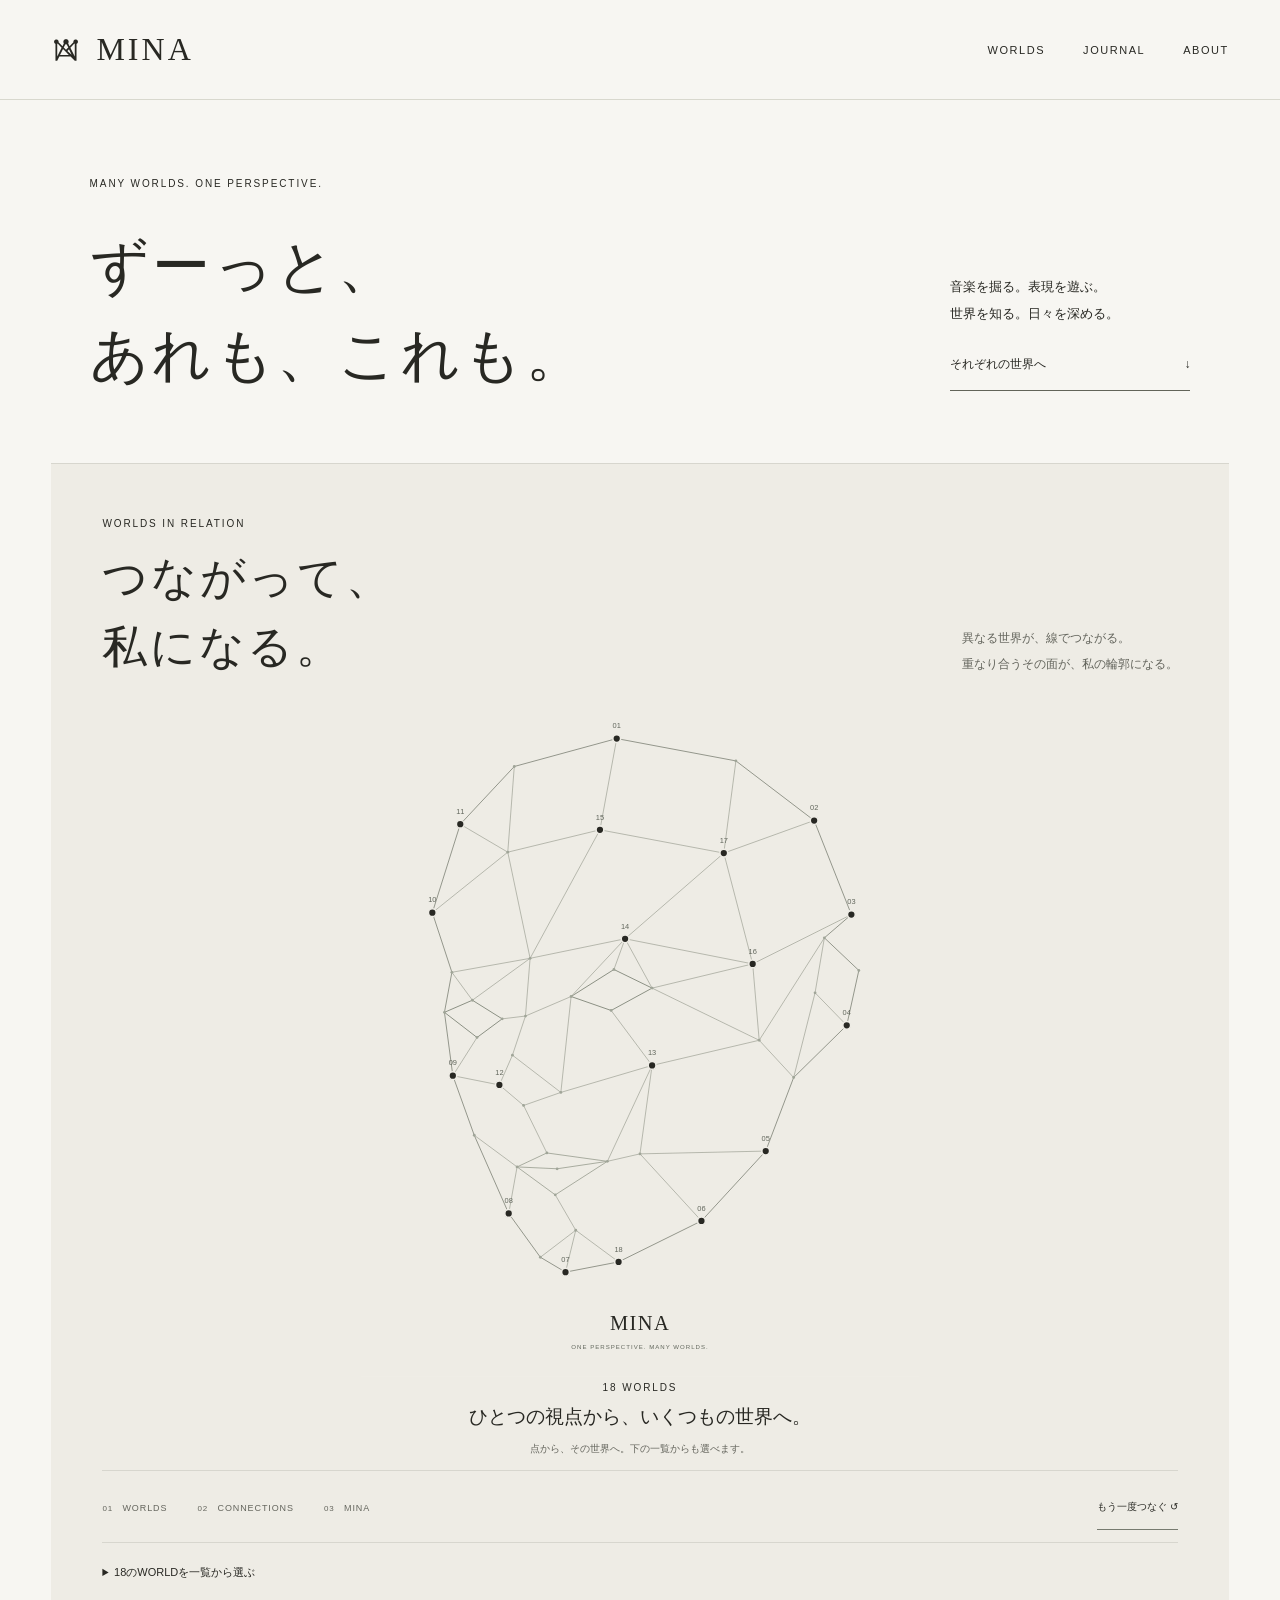
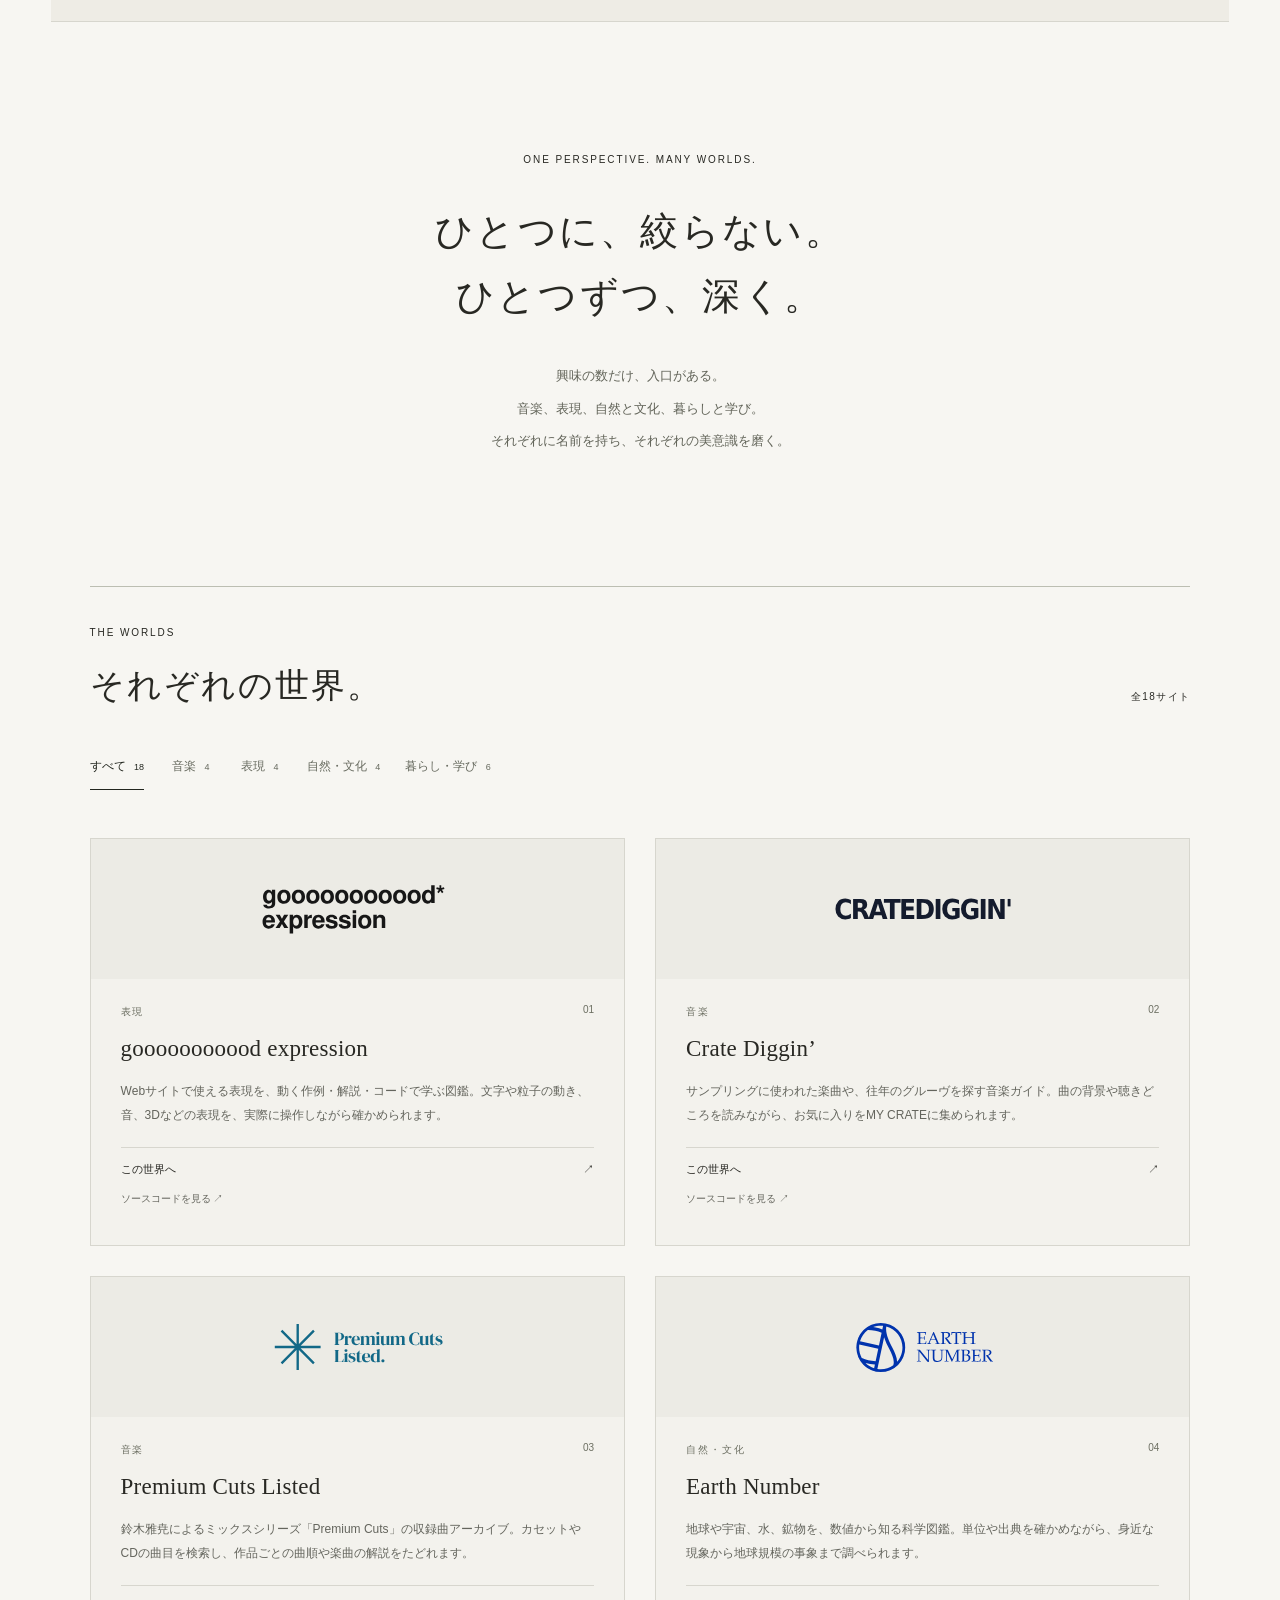
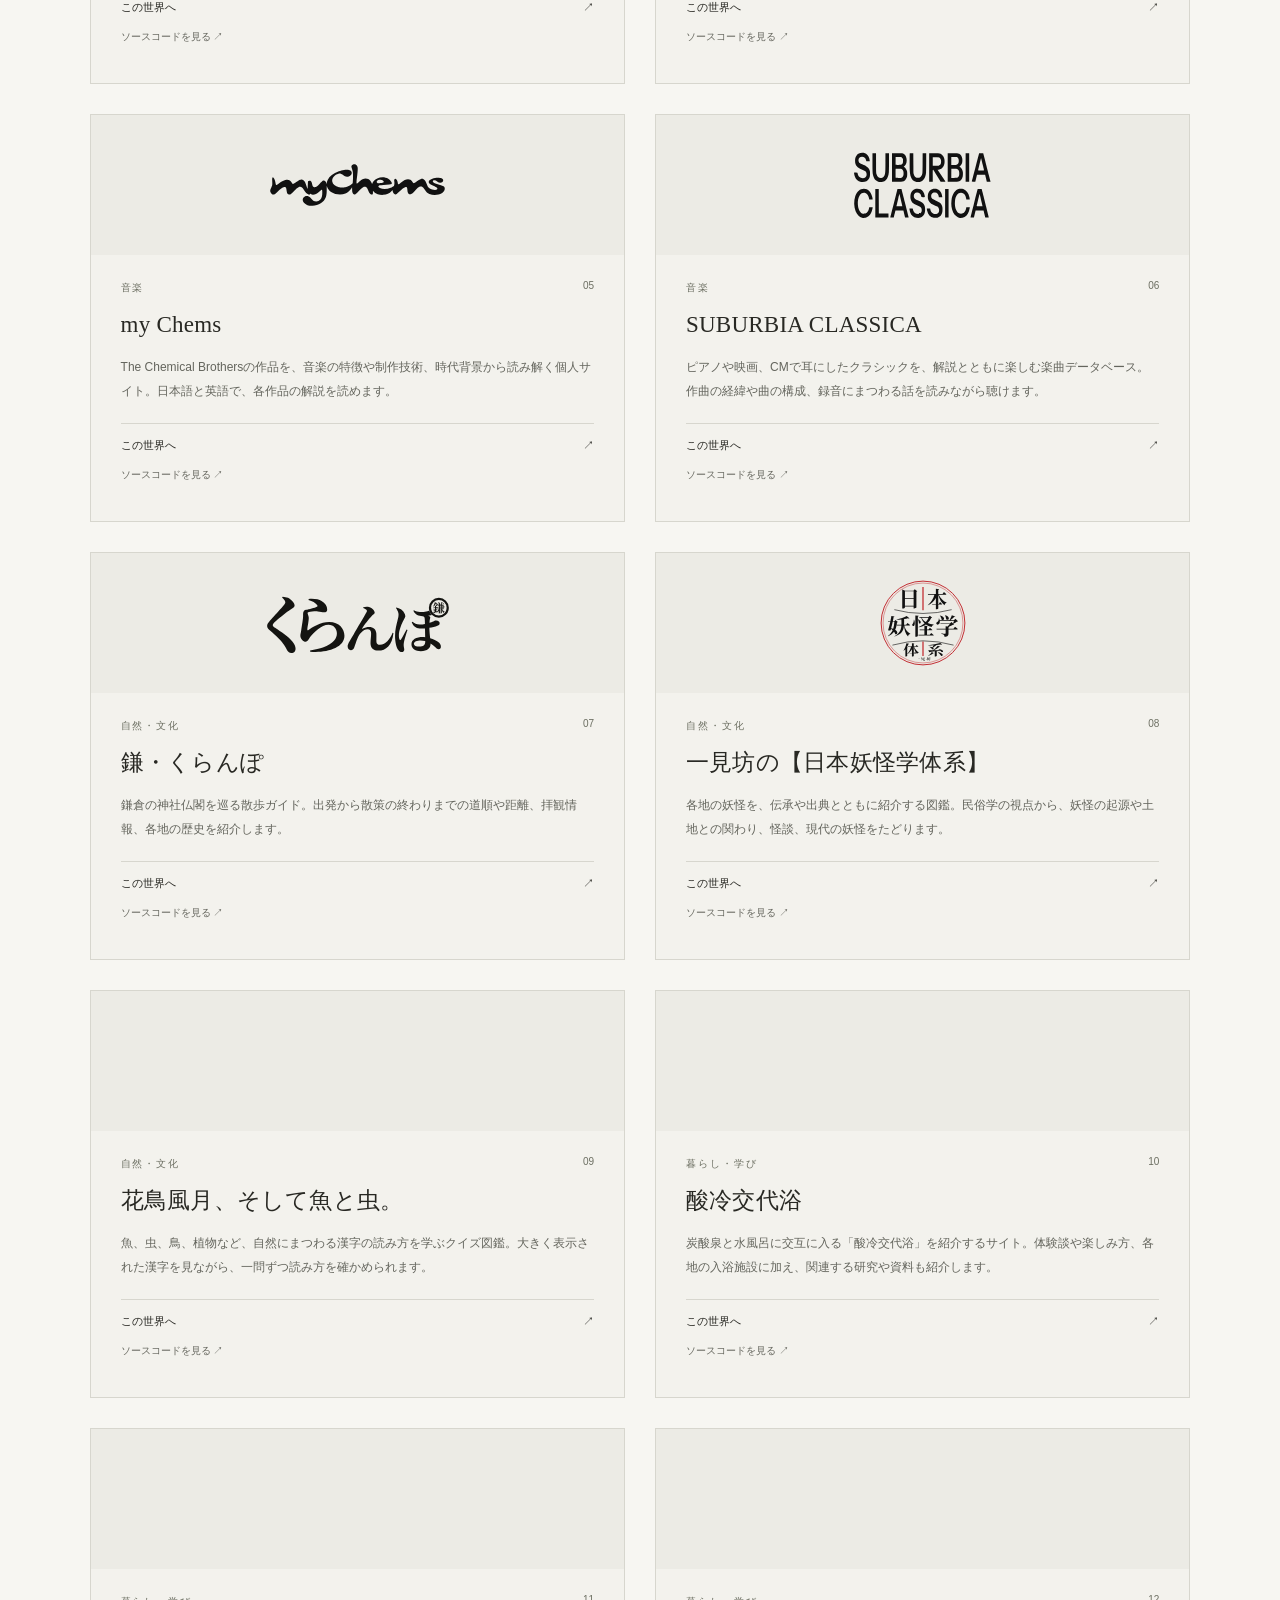
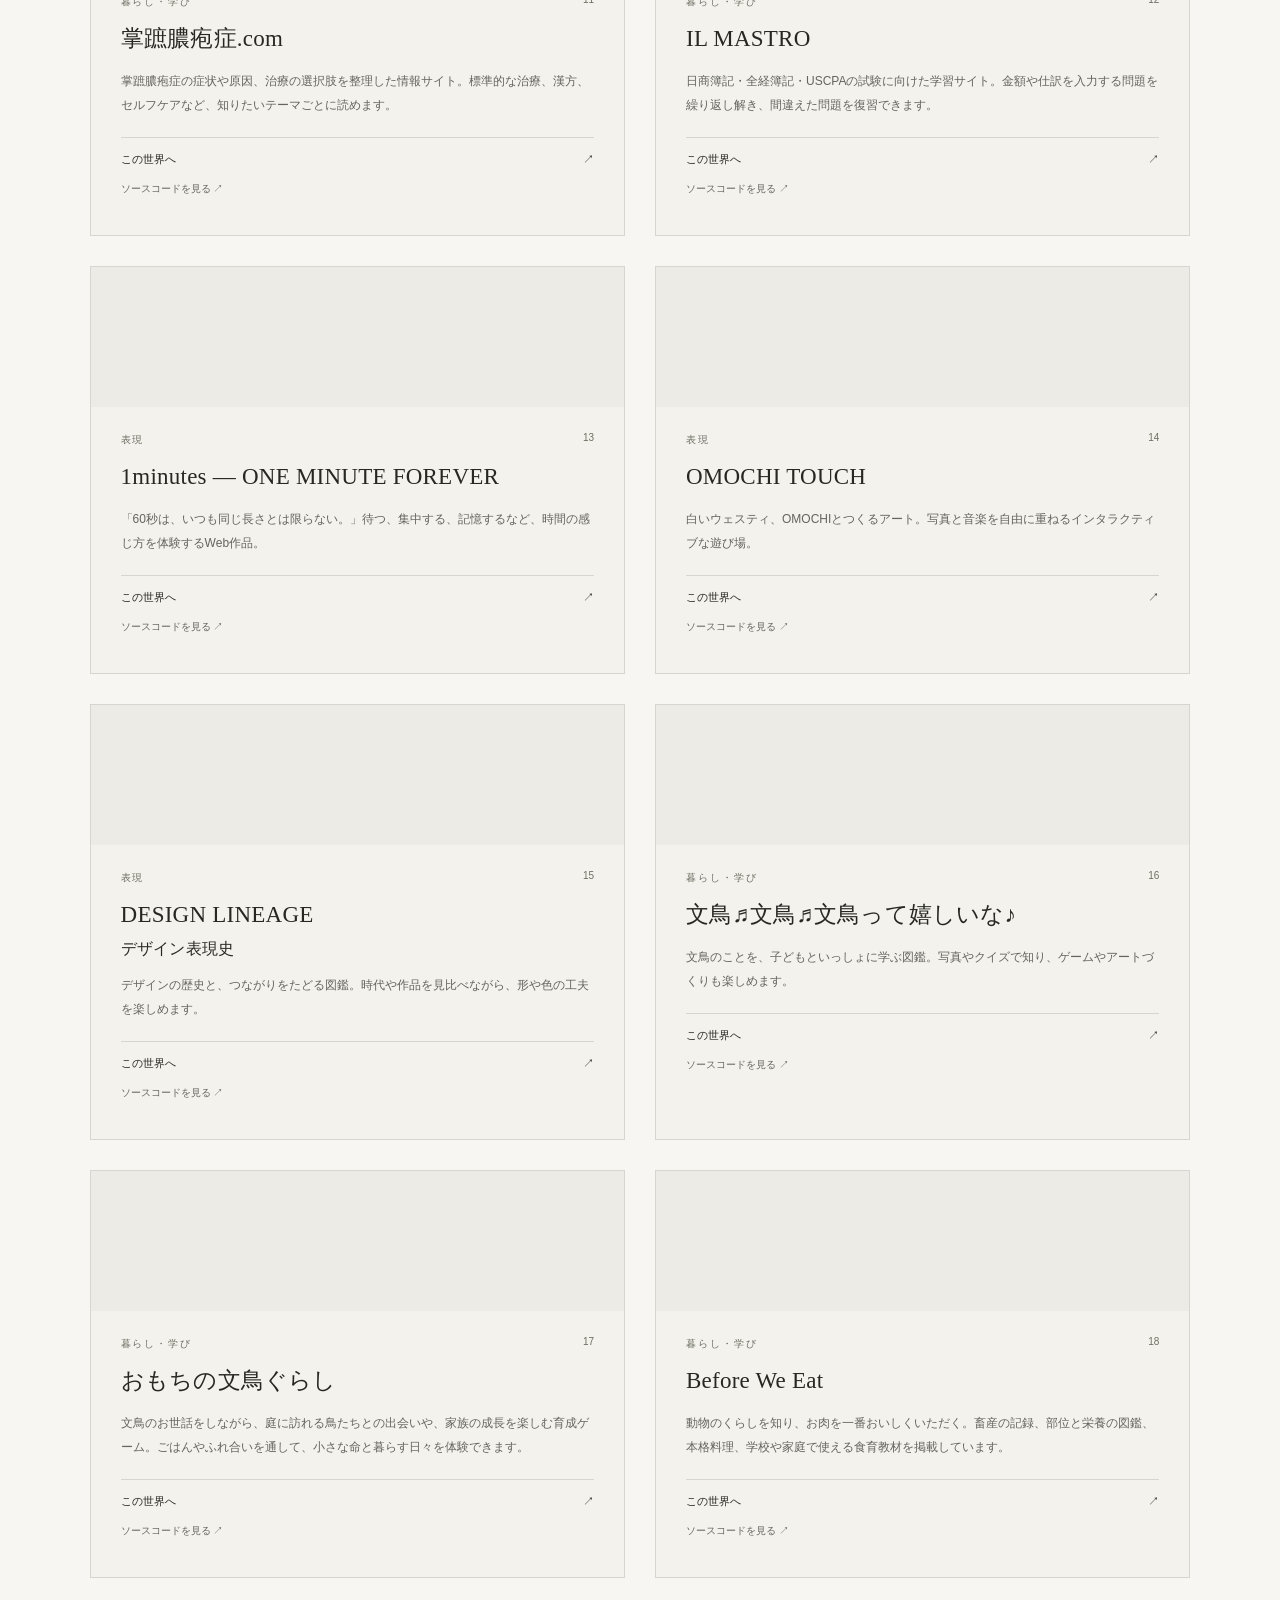
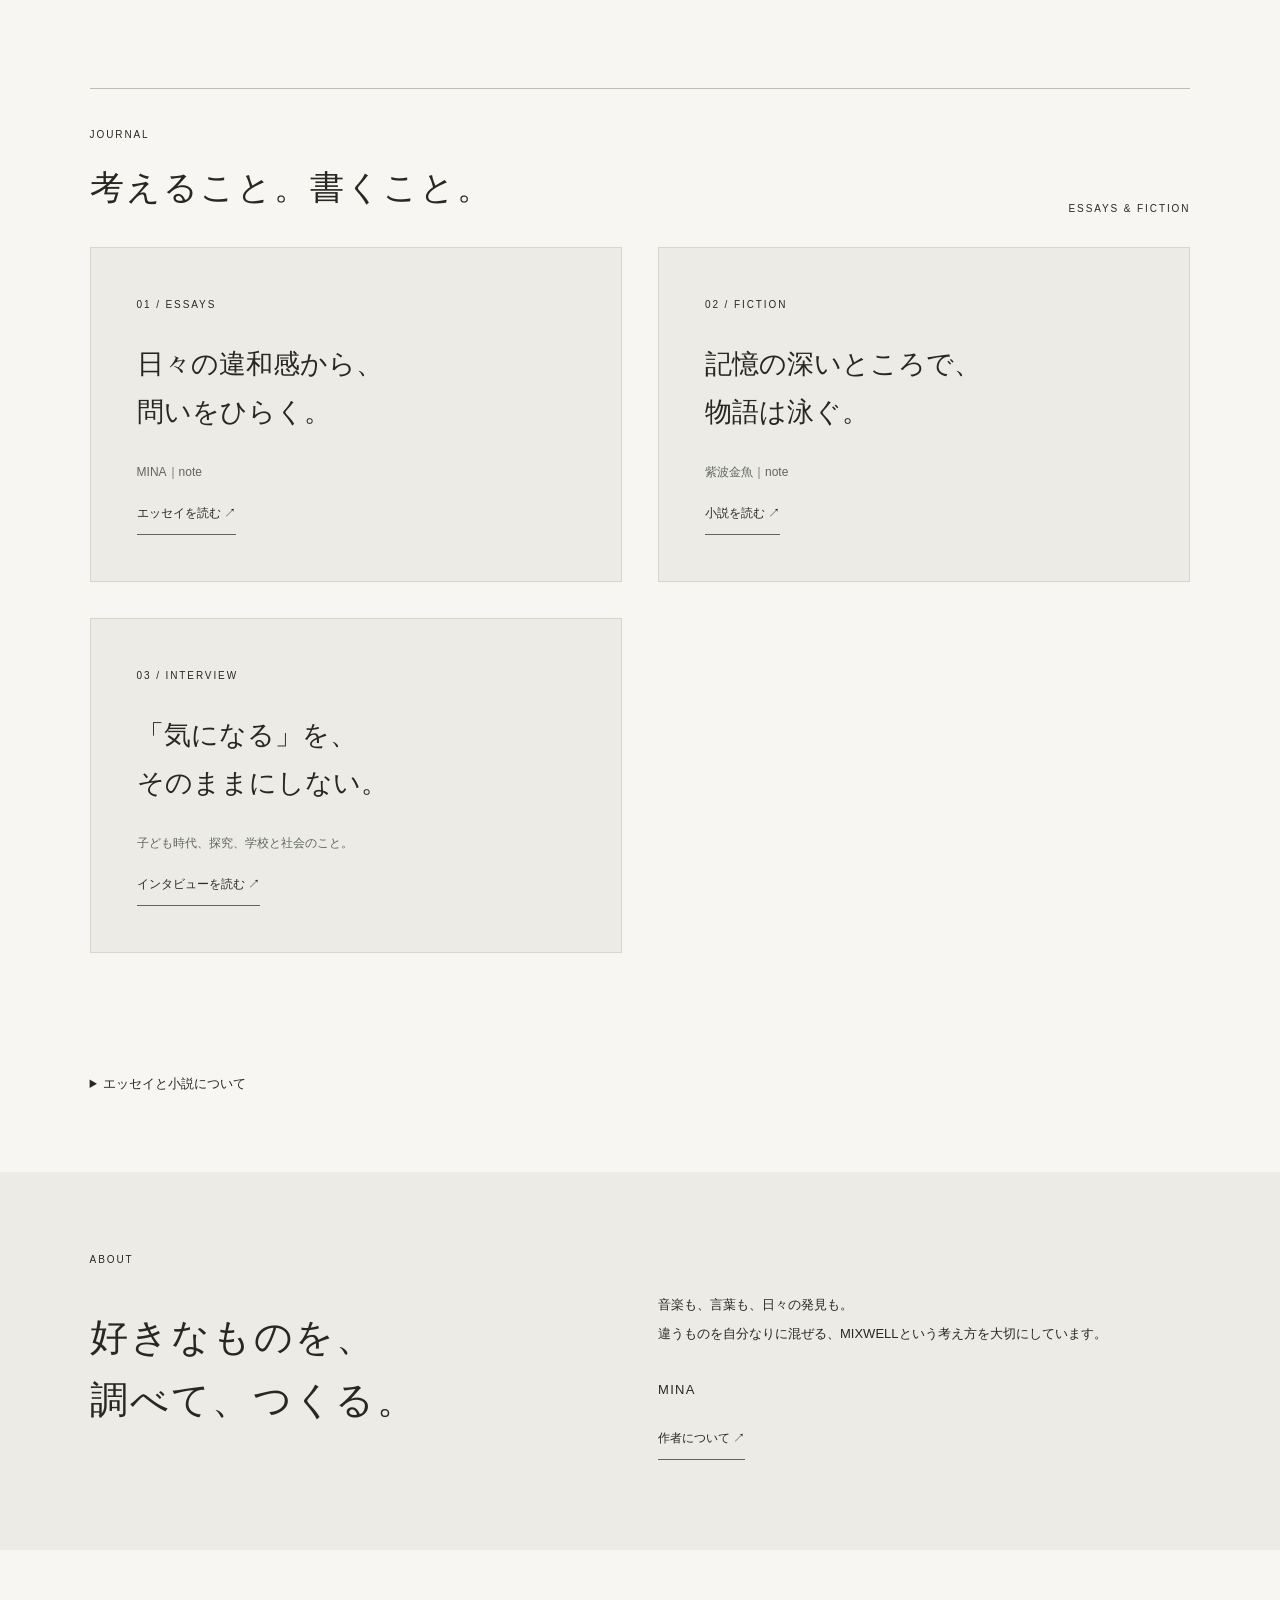
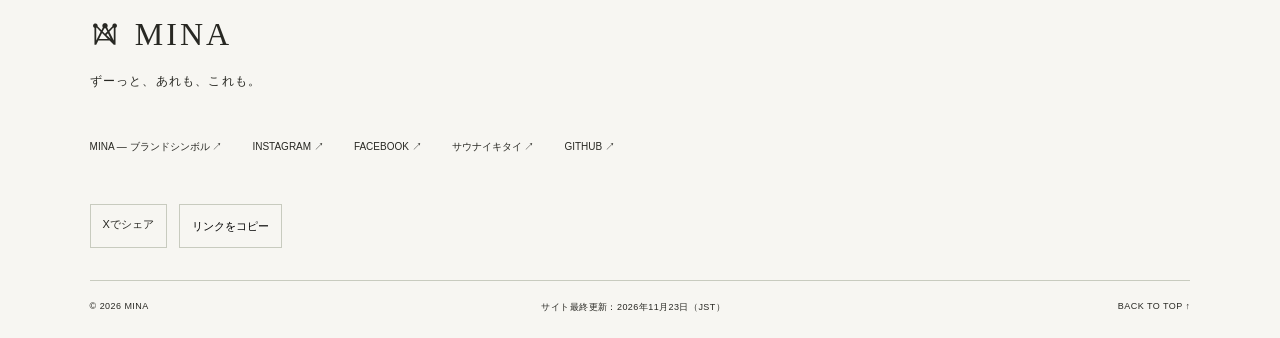
==== commit 6dd9e039: "Complete GA4 coverage on MINA public pages without duplicate initialization" ====
--- a/index.html
+++ b/index.html
@@ -1,7 +1,7 @@
 <!doctype html>
 <html lang="ja">
 <head>
-<meta charset="utf-8"><meta http-equiv="Content-Security-Policy" content="default-src 'none'; script-src 'self' https://www.googletagmanager.com; style-src 'self'; img-src 'self'; manifest-src 'self'; connect-src https://*.google-analytics.com https://*.analytics.google.com; base-uri 'none'; form-action 'none'; object-src 'none'"><meta name="viewport" content="width=device-width,initial-scale=1,viewport-fit=cover">
+<meta charset="utf-8"><meta http-equiv="Content-Security-Policy" content="default-src 'none'; script-src 'self' https://www.googletagmanager.com; style-src 'self'; img-src 'self' https://www.googletagmanager.com https://*.google-analytics.com; manifest-src 'self'; connect-src https://www.googletagmanager.com https://*.google-analytics.com https://*.analytics.google.com https://*.google.com; base-uri 'none'; form-action 'none'; object-src 'none'"><meta name="viewport" content="width=device-width,initial-scale=1,viewport-fit=cover">
 <title>MINA — ずーっと、あれも、これも。</title>
 <meta name="description" content="ずーっと、あれも、これも。MINAのWebプロジェクト集。音楽、表現、科学、民俗、暮らし。18のWebサイト、エッセイ、小説、サウナの記録やSNSを紹介します。">
 <link rel="canonical" href="https://djnaoyaman.github.io/">
@@ -16,6 +16,7 @@
 <meta name="google-site-verification" content="bP9IfKOWjW_sS23M6XOGqAyUFjWM9HLlekyKwcxPkyY" />
 <link rel="stylesheet" href="/author.css?v=20261031">
 <script data-mina-ga async src="https://www.googletagmanager.com/gtag/js?id=G-PT03XG7KQR"></script>
+<script src="/analytics.js?v=20261123" defer></script>
 </head><body id="top" class="maisons-home"><a class="skip" href="#main">本文へスキップ</a><header><a class="wordmark" href="#top"><img class="brand-symbol" src="/assets-source/tab-mark.svg?v=20261031-crown" width="30" height="30" alt="" aria-hidden="true"><span>MINA</span></a><nav aria-label="メインナビゲーション"><a href="#worlds">WORLDS</a><a href="#writing">JOURNAL</a><a href="#about">ABOUT</a></nav></header><main id="main" tabindex="-1"><section class="intro"><p class="eyebrow">MANY WORLDS. ONE PERSPECTIVE.</p><div class="intro-row"><h1 id="catchcopy"><span>ずーっと、</span><br><span>あれも、これも。</span></h1><div class="intro-note"><p>音楽を掘る。表現を遊ぶ。<br>世界を知る。日々を深める。</p><a class="text-link" href="#worlds">それぞれの世界へ <span>↓</span></a></div></div></section><section class="world-atlas" id="world-atlas" aria-labelledby="world-atlas-title"><div class="world-atlas-heading"><div><p class="eyebrow">WORLDS IN RELATION</p><h2 id="world-atlas-title">つながって、<br>私になる。</h2></div><p class="world-atlas-story">異なる世界が、線でつながる。<br>重なり合うその面が、私の輪郭になる。</p></div><div class="world-stage"><svg xmlns="http://www.w3.org/2000/svg" viewBox="260 -105 600 735" width="720" height="880" class="world-map world-portrait" aria-label="18のWORLDが点と線でつながり、左斜めから見た人物の顔をかたちづくる図"><title>WORLDS IN RELATION — 点と線の顔構造案</title><rect x="260" y="-105" width="600" height="735" fill="#eeece5" /><g fill="none" stroke-linejoin="round" stroke-linecap="round" aria-hidden="true" class="world-edges"><path data-from="crown" data-to="crownL" d="M535,-55 L425,-25" stroke="#92958a" stroke-width="1.05" class="world-edge wire-outline" pathLength="1" data-worlds="0" /><path data-from="crown" data-to="crownR" d="M535,-55 L663,-31" stroke="#92958a" stroke-width="1.05" class="world-edge wire-outline" pathLength="1" data-worlds="0" /><path data-from="crownR" data-to="upperR" d="M663,-31 L747,33" stroke="#92958a" stroke-width="1.05" class="world-edge wire-outline" pathLength="1" data-worlds="1" /><path data-from="templeR" data-to="upperR" d="M787,134 L747,33" stroke="#92958a" stroke-width="1.05" class="world-edge wire-outline" pathLength="1" data-worlds="2,1" /><path data-from="earTop" data-to="templeR" d="M758,159 L787,134" stroke="#92958a" stroke-width="1.05" class="world-edge wire-outline" pathLength="1" data-worlds="2" /><path data-from="earBack" data-to="earTop" d="M795,194 L758,159" stroke="#92958a" stroke-width="1.05" class="world-edge wire-outline" pathLength="1" data-worlds="" /><path data-from="earBack" data-to="earMid" d="M795,194 L782,253" stroke="#92958a" stroke-width="1.05" class="world-edge wire-outline" pathLength="1" data-worlds="3" /><path data-from="earBase" data-to="earMid" d="M725,309 L782,253" stroke="#92958a" stroke-width="1.05" class="world-edge wire-outline" pathLength="1" data-worlds="3" /><path data-from="earBase" data-to="jawR" d="M725,309 L695,388" stroke="#92958a" stroke-width="1.05" class="world-edge wire-outline" pathLength="1" data-worlds="4" /><path data-from="jaw" data-to="jawR" d="M626,463 L695,388" stroke="#92958a" stroke-width="1.05" class="world-edge wire-outline" pathLength="1" data-worlds="5,4" /><path data-from="chinR" data-to="jaw" d="M537,507 L626,463" stroke="#92958a" stroke-width="1.05" class="world-edge wire-outline" pathLength="1" data-worlds="5" /><path data-from="chin" data-to="chinR" d="M480,518 L537,507" stroke="#92958a" stroke-width="1.05" class="world-edge wire-outline" pathLength="1" data-worlds="6" /><path data-from="chin" data-to="chinL" d="M480,518 L453,502" stroke="#92958a" stroke-width="1.05" class="world-edge wire-outline" pathLength="1" data-worlds="6" /><path data-from="chinL" data-to="jawL" d="M453,502 L419,455" stroke="#92958a" stroke-width="1.05" class="world-edge wire-outline" pathLength="1" data-worlds="7" /><path data-from="farLowCheek" data-to="jawL" d="M382,371 L419,455" stroke="#92958a" stroke-width="1.05" class="world-edge wire-outline" pathLength="1" data-worlds="7" /><path data-from="farCheek" data-to="farLowCheek" d="M359,307 L382,371" stroke="#92958a" stroke-width="1.05" class="world-edge wire-outline" pathLength="1" data-worlds="8" /><path data-from="farCheek" data-to="farOut" d="M359,307 L350,239" stroke="#92958a" stroke-width="1.05" class="world-edge wire-outline" pathLength="1" data-worlds="8" /><path data-from="browL" data-to="farOut" d="M358,196 L350,239" stroke="#92958a" stroke-width="1.05" class="world-edge wire-outline" pathLength="1" data-worlds="" /><path data-from="browL" data-to="templeL" d="M358,196 L337,132" stroke="#92958a" stroke-width="1.05" class="world-edge wire-outline" pathLength="1" data-worlds="9" /><path data-from="templeL" data-to="upperL" d="M337,132 L367,37" stroke="#92958a" stroke-width="1.05" class="world-edge wire-outline" pathLength="1" data-worlds="9,10" /><path data-from="crownL" data-to="upperL" d="M425,-25 L367,37" stroke="#92958a" stroke-width="1.05" class="world-edge wire-outline" pathLength="1" data-worlds="10" /><path data-from="foreL" data-to="upperL" d="M418,67 L367,37" stroke="#a5a89c" stroke-width="0.82" class="world-edge wire-structure" pathLength="1" data-worlds="10" /><path data-from="foreC" data-to="foreL" d="M517,43 L418,67" stroke="#a5a89c" stroke-width="0.82" class="world-edge wire-structure" pathLength="1" data-worlds="14" /><path data-from="crown" data-to="foreC" d="M535,-55 L517,43" stroke="#a5a89c" stroke-width="0.82" class="world-edge wire-structure" pathLength="1" data-worlds="0,14" /><path data-from="crownL" data-to="foreL" d="M425,-25 L418,67" stroke="#a5a89c" stroke-width="0.82" class="world-edge wire-structure" pathLength="1" data-worlds="" /><path data-from="foreL" data-to="templeL" d="M418,67 L337,132" stroke="#a5a89c" stroke-width="0.82" class="world-edge wire-structure" pathLength="1" data-worlds="9" /><path data-from="foreC" data-to="foreR" d="M517,43 L650,68" stroke="#a5a89c" stroke-width="0.82" class="world-edge wire-structure" pathLength="1" data-worlds="14,16" /><path data-from="foreR" data-to="upperR" d="M650,68 L747,33" stroke="#a5a89c" stroke-width="0.82" class="world-edge wire-structure" pathLength="1" data-worlds="1,16" /><path data-from="crownR" data-to="foreR" d="M663,-31 L650,68" stroke="#a5a89c" stroke-width="0.82" class="world-edge wire-structure" pathLength="1" data-worlds="16" /><path data-from="browC" data-to="foreL" d="M442,181 L418,67" stroke="#a5a89c" stroke-width="0.82" class="world-edge wire-structure" pathLength="1" data-worlds="" /><path data-from="browC" data-to="foreC" d="M442,181 L517,43" stroke="#a5a89c" stroke-width="0.82" class="world-edge wire-structure" pathLength="1" data-worlds="14" /><path data-from="browR" data-to="foreR" d="M544,160 L650,68" stroke="#a5a89c" stroke-width="0.82" class="world-edge wire-structure" pathLength="1" data-worlds="13,16" /><path data-from="browC" data-to="browR" d="M442,181 L544,160" stroke="#a5a89c" stroke-width="0.82" class="world-edge wire-structure" pathLength="1" data-worlds="13" /><path data-from="browC" data-to="browL" d="M442,181 L358,196" stroke="#a5a89c" stroke-width="0.82" class="world-edge wire-structure" pathLength="1" data-worlds="" /><path data-from="foreR" data-to="temple" d="M650,68 L681,187" stroke="#a5a89c" stroke-width="0.82" class="world-edge wire-structure" pathLength="1" data-worlds="15,16" /><path data-from="temple" data-to="templeR" d="M681,187 L787,134" stroke="#a5a89c" stroke-width="0.82" class="world-edge wire-structure" pathLength="1" data-worlds="2,15" /><path data-from="browR" data-to="temple" d="M544,160 L681,187" stroke="#a5a89c" stroke-width="0.82" class="world-edge wire-structure" pathLength="1" data-worlds="13,15" /><path data-from="browR" data-to="nearOut" d="M544,160 L573,213" stroke="#a5a89c" stroke-width="0.82" class="world-edge wire-structure" pathLength="1" data-worlds="13" /><path data-from="farOut" data-to="farTop" d="M350,239 L380,226" stroke="#858a7d" stroke-width="1.0" class="world-edge wire-orbit" pathLength="1" data-worlds="" /><path data-from="farIn" data-to="farTop" d="M412,246 L380,226" stroke="#858a7d" stroke-width="1.0" class="world-edge wire-orbit" pathLength="1" data-worlds="" /><path data-from="farIn" data-to="farLow" d="M412,246 L385,266" stroke="#858a7d" stroke-width="1.0" class="world-edge wire-orbit" pathLength="1" data-worlds="" /><path data-from="farLow" data-to="farOut" d="M385,266 L350,239" stroke="#858a7d" stroke-width="1.0" class="world-edge wire-orbit" pathLength="1" data-worlds="" /><path data-from="nearIn" data-to="nearTop" d="M486,222 L532,193" stroke="#858a7d" stroke-width="1.0" class="world-edge wire-orbit" pathLength="1" data-worlds="" /><path data-from="nearOut" data-to="nearTop" d="M573,213 L532,193" stroke="#858a7d" stroke-width="1.0" class="world-edge wire-orbit" pathLength="1" data-worlds="" /><path data-from="nearLow" data-to="nearOut" d="M529,237 L573,213" stroke="#858a7d" stroke-width="1.0" class="world-edge wire-orbit" pathLength="1" data-worlds="" /><path data-from="nearIn" data-to="nearLow" d="M486,222 L529,237" stroke="#858a7d" stroke-width="1.0" class="world-edge wire-orbit" pathLength="1" data-worlds="" /><path data-from="browL" data-to="farTop" d="M358,196 L380,226" stroke="#a5a89c" stroke-width="0.82" class="world-edge wire-structure" pathLength="1" data-worlds="" /><path data-from="browC" data-to="farTop" d="M442,181 L380,226" stroke="#a5a89c" stroke-width="0.82" class="world-edge wire-structure" pathLength="1" data-worlds="" /><path data-from="bridge" data-to="browC" d="M437,243 L442,181" stroke="#a5a89c" stroke-width="0.82" class="world-edge wire-structure" pathLength="1" data-worlds="" /><path data-from="bridge" data-to="nearIn" d="M437,243 L486,222" stroke="#a5a89c" stroke-width="0.82" class="world-edge wire-structure" pathLength="1" data-worlds="" /><path data-from="browR" data-to="nearIn" d="M544,160 L486,222" stroke="#a5a89c" stroke-width="0.82" class="world-edge wire-structure" pathLength="1" data-worlds="13" /><path data-from="browR" data-to="nearTop" d="M544,160 L532,193" stroke="#a5a89c" stroke-width="0.82" class="world-edge wire-structure" pathLength="1" data-worlds="13" /><path data-from="bridge" data-to="farIn" d="M437,243 L412,246" stroke="#a5a89c" stroke-width="0.82" class="world-edge wire-structure" pathLength="1" data-worlds="" /><path data-from="bridge" data-to="noseMid" d="M437,243 L423,285" stroke="#a5a89c" stroke-width="0.82" class="world-edge wire-structure" pathLength="1" data-worlds="" /><path data-from="noseMid" data-to="noseTip" d="M423,285 L409,317" stroke="#a5a89c" stroke-width="0.82" class="world-edge wire-structure" pathLength="1" data-worlds="11" /><path data-from="noseBase" data-to="noseTip" d="M435,339 L409,317" stroke="#a5a89c" stroke-width="0.82" class="world-edge wire-structure" pathLength="1" data-worlds="11" /><path data-from="noseBase" data-to="noseWing" d="M435,339 L475,325" stroke="#a5a89c" stroke-width="0.82" class="world-edge wire-structure" pathLength="1" data-worlds="" /><path data-from="nearIn" data-to="noseWing" d="M486,222 L475,325" stroke="#a5a89c" stroke-width="0.82" class="world-edge wire-structure" pathLength="1" data-worlds="" /><path data-from="noseMid" data-to="noseWing" d="M423,285 L475,325" stroke="#a5a89c" stroke-width="0.82" class="world-edge wire-structure" pathLength="1" data-worlds="" /><path data-from="farLowCheek" data-to="mouthFar" d="M382,371 L428,405" stroke="#a5a89c" stroke-width="0.82" class="world-edge wire-structure" pathLength="1" data-worlds="" /><path data-from="jawL" data-to="mouthFar" d="M419,455 L428,405" stroke="#a5a89c" stroke-width="0.82" class="world-edge wire-structure" pathLength="1" data-worlds="7" /><path data-from="farCheek" data-to="farLow" d="M359,307 L385,266" stroke="#a5a89c" stroke-width="0.82" class="world-edge wire-structure" pathLength="1" data-worlds="8" /><path data-from="farCheek" data-to="noseTip" d="M359,307 L409,317" stroke="#a5a89c" stroke-width="0.82" class="world-edge wire-structure" pathLength="1" data-worlds="8,11" /><path data-from="cheek" data-to="nearLow" d="M573,296 L529,237" stroke="#a5a89c" stroke-width="0.82" class="world-edge wire-structure" pathLength="1" data-worlds="12" /><path data-from="cheek" data-to="cheekOuter" d="M573,296 L688,269" stroke="#a5a89c" stroke-width="0.82" class="world-edge wire-structure" pathLength="1" data-worlds="12" /><path data-from="cheekOuter" data-to="temple" d="M688,269 L681,187" stroke="#a5a89c" stroke-width="0.82" class="world-edge wire-structure" pathLength="1" data-worlds="15" /><path data-from="nearOut" data-to="temple" d="M573,213 L681,187" stroke="#a5a89c" stroke-width="0.82" class="world-edge wire-structure" pathLength="1" data-worlds="15" /><path data-from="cheekOuter" data-to="nearOut" d="M688,269 L573,213" stroke="#a5a89c" stroke-width="0.82" class="world-edge wire-structure" pathLength="1" data-worlds="" /><path data-from="cheekOuter" data-to="earTop" d="M688,269 L758,159" stroke="#a5a89c" stroke-width="0.82" class="world-edge wire-structure" pathLength="1" data-worlds="" /><path data-from="cheekOuter" data-to="earBase" d="M688,269 L725,309" stroke="#a5a89c" stroke-width="0.82" class="world-edge wire-structure" pathLength="1" data-worlds="" /><path data-from="cheekLow" data-to="jawR" d="M560,391 L695,388" stroke="#a5a89c" stroke-width="0.82" class="world-edge wire-structure" pathLength="1" data-worlds="4" /><path data-from="cheek" data-to="cheekLow" d="M573,296 L560,391" stroke="#a5a89c" stroke-width="0.82" class="world-edge wire-structure" pathLength="1" data-worlds="12" /><path data-from="cheek" data-to="noseWing" d="M573,296 L475,325" stroke="#a5a89c" stroke-width="0.82" class="world-edge wire-structure" pathLength="1" data-worlds="12" /><path data-from="cheek" data-to="mouthNear" d="M573,296 L525,399" stroke="#a5a89c" stroke-width="0.82" class="world-edge wire-structure" pathLength="1" data-worlds="12" /><path data-from="mouthUp" data-to="noseBase" d="M460,390 L435,339" stroke="#a5a89c" stroke-width="0.82" class="world-edge wire-structure" pathLength="1" data-worlds="" /><path data-from="mouthFar" data-to="mouthUp" d="M428,405 L460,390" stroke="#969b8d" stroke-width="0.85" class="world-edge wire-mouth" pathLength="1" data-worlds="" /><path data-from="mouthNear" data-to="mouthUp" d="M525,399 L460,390" stroke="#969b8d" stroke-width="0.85" class="world-edge wire-mouth" pathLength="1" data-worlds="" /><path data-from="mouthMid" data-to="mouthNear" d="M471,407 L525,399" stroke="#969b8d" stroke-width="0.85" class="world-edge wire-mouth" pathLength="1" data-worlds="" /><path data-from="mouthFar" data-to="mouthMid" d="M428,405 L471,407" stroke="#969b8d" stroke-width="0.85" class="world-edge wire-mouth" pathLength="1" data-worlds="" /><path data-from="mouthFar" data-to="mouthLow" d="M428,405 L469,435" stroke="#969b8d" stroke-width="0.85" class="world-edge wire-mouth" pathLength="1" data-worlds="" /><path data-from="mouthLow" data-to="mouthNear" d="M469,435 L525,399" stroke="#969b8d" stroke-width="0.85" class="world-edge wire-mouth" pathLength="1" data-worlds="" /><path data-from="chinL" data-to="chinPlane" d="M453,502 L491,473" stroke="#a5a89c" stroke-width="0.82" class="world-edge wire-structure" pathLength="1" data-worlds="" /><path data-from="chinPlane" data-to="mouthLow" d="M491,473 L469,435" stroke="#a5a89c" stroke-width="0.82" class="world-edge wire-structure" pathLength="1" data-worlds="" /><path data-from="cheekLow" data-to="mouthNear" d="M560,391 L525,399" stroke="#a5a89c" stroke-width="0.82" class="world-edge wire-structure" pathLength="1" data-worlds="" /><path data-from="cheekLow" data-to="jaw" d="M560,391 L626,463" stroke="#a5a89c" stroke-width="0.82" class="world-edge wire-structure" pathLength="1" data-worlds="5" /><path data-from="chinPlane" data-to="chinR" d="M491,473 L537,507" stroke="#a5a89c" stroke-width="0.82" class="world-edge wire-structure" pathLength="1" data-worlds="" /><path data-from="chin" data-to="chinPlane" d="M480,518 L491,473" stroke="#a5a89c" stroke-width="0.82" class="world-edge wire-structure" pathLength="1" data-worlds="6" /><path data-from="earInner" data-to="earTop" d="M748,218 L758,159" stroke="#a5a89c" stroke-width="0.82" class="world-edge wire-structure" pathLength="1" data-worlds="" /><path data-from="earInner" data-to="earMid" d="M748,218 L782,253" stroke="#a5a89c" stroke-width="0.82" class="world-edge wire-structure" pathLength="1" data-worlds="3" /><path data-from="earBase" data-to="earInner" d="M725,309 L748,218" stroke="#a5a89c" stroke-width="0.82" class="world-edge wire-structure" pathLength="1" data-worlds="" /></g><g fill="#a0a598" aria-hidden="true" class="world-support-points"><circle cx="425" cy="-25" r="1.5" /><circle cx="663" cy="-31" r="1.5" /><circle cx="418" cy="67" r="1.5" /><circle cx="442" cy="181" r="1.5" /><circle cx="358" cy="196" r="1.5" /><circle cx="350" cy="239" r="1.5" /><circle cx="380" cy="226" r="1.5" /><circle cx="412" cy="246" r="1.5" /><circle cx="385" cy="266" r="1.5" /><circle cx="486" cy="222" r="1.5" /><circle cx="532" cy="193" r="1.5" /><circle cx="573" cy="213" r="1.5" /><circle cx="529" cy="237" r="1.5" /><circle cx="437" cy="243" r="1.5" /><circle cx="423" cy="285" r="1.5" /><circle cx="435" cy="339" r="1.5" /><circle cx="475" cy="325" r="1.5" /><circle cx="382" cy="371" r="1.5" /><circle cx="688" cy="269" r="1.5" /><circle cx="560" cy="391" r="1.5" /><circle cx="758" cy="159" r="1.5" /><circle cx="795" cy="194" r="1.5" /><circle cx="725" cy="309" r="1.5" /><circle cx="748" cy="218" r="1.5" /><circle cx="428" cy="405" r="1.5" /><circle cx="460" cy="390" r="1.5" /><circle cx="471" cy="407" r="1.5" /><circle cx="525" cy="399" r="1.5" /><circle cx="469" cy="435" r="1.5" /><circle cx="453" cy="502" r="1.5" /><circle cx="491" cy="473" r="1.5" /></g><a class="world-node" href="/gooooooooood_expression/" aria-label="gooooooooood expressionを訪れる" data-index="0"><title>gooooooooood expression</title><circle class="world-halo" cx="535" cy="-55" r="14" /><circle class="world-hit" cx="535" cy="-55" r="30" /><circle cx="535" cy="-55" r="4.2" fill="#282823" stroke="#eeece5" stroke-width="1.7" class="world-point" /><text x="535" y="-66" text-anchor="middle" font-family="Arial,sans-serif" font-size="8" fill="#62675d" class="world-number" aria-hidden="true">01</text></a><a class="world-node" href="/cratediggin/" aria-label="Crate Diggin’を訪れる" data-index="1"><title>Crate Diggin’</title><circle class="world-halo" cx="747" cy="33" r="14" /><circle class="world-hit" cx="747" cy="33" r="30" /><circle cx="747" cy="33" r="4.2" fill="#282823" stroke="#eeece5" stroke-width="1.7" class="world-point" /><text x="747" y="22" text-anchor="middle" font-family="Arial,sans-serif" font-size="8" fill="#62675d" class="world-number" aria-hidden="true">02</text></a><a class="world-node" href="/premiumcuts/" aria-label="Premium Cuts Listedを訪れる" data-index="2"><title>Premium Cuts Listed</title><circle class="world-halo" cx="787" cy="134" r="14" /><circle class="world-hit" cx="787" cy="134" r="30" /><circle cx="787" cy="134" r="4.2" fill="#282823" stroke="#eeece5" stroke-width="1.7" class="world-point" /><text x="787" y="123" text-anchor="middle" font-family="Arial,sans-serif" font-size="8" fill="#62675d" class="world-number" aria-hidden="true">03</text></a><a class="world-node" href="/earthnumber/" aria-label="Earth Numberを訪れる" data-index="3"><title>Earth Number</title><circle class="world-halo" cx="782" cy="253" r="14" /><circle class="world-hit" cx="782" cy="253" r="30" /><circle cx="782" cy="253" r="4.2" fill="#282823" stroke="#eeece5" stroke-width="1.7" class="world-point" /><text x="782" y="242" text-anchor="middle" font-family="Arial,sans-serif" font-size="8" fill="#62675d" class="world-number" aria-hidden="true">04</text></a><a class="world-node" href="/chems/" aria-label="my Chemsを訪れる" data-index="4"><title>my Chems</title><circle class="world-halo" cx="695" cy="388" r="14" /><circle class="world-hit" cx="695" cy="388" r="30" /><circle cx="695" cy="388" r="4.2" fill="#282823" stroke="#eeece5" stroke-width="1.7" class="world-point" /><text x="695" y="377" text-anchor="middle" font-family="Arial,sans-serif" font-size="8" fill="#62675d" class="world-number" aria-hidden="true">05</text></a><a class="world-node" href="/suburbia-classica/" aria-label="SUBURBIA CLASSICAを訪れる" data-index="5"><title>SUBURBIA CLASSICA</title><circle class="world-halo" cx="626" cy="463" r="14" /><circle class="world-hit" cx="626" cy="463" r="30" /><circle cx="626" cy="463" r="4.2" fill="#282823" stroke="#eeece5" stroke-width="1.7" class="world-point" /><text x="626" y="452" text-anchor="middle" font-family="Arial,sans-serif" font-size="8" fill="#62675d" class="world-number" aria-hidden="true">06</text></a><a class="world-node" href="/kuranpo/" aria-label="鎌・くらんぽを訪れる" data-index="6"><title>鎌・くらんぽ</title><circle class="world-halo" cx="480" cy="518" r="14" /><circle class="world-hit" cx="480" cy="518" r="30" /><circle cx="480" cy="518" r="4.2" fill="#282823" stroke="#eeece5" stroke-width="1.7" class="world-point" /><text x="480" y="507" text-anchor="middle" font-family="Arial,sans-serif" font-size="8" fill="#62675d" class="world-number" aria-hidden="true">07</text></a><a class="world-node" href="/youkai/" aria-label="一見坊の【日本妖怪学体系】を訪れる" data-index="7"><title>一見坊の【日本妖怪学体系】</title><circle class="world-halo" cx="419" cy="455" r="14" /><circle class="world-hit" cx="419" cy="455" r="30" /><circle cx="419" cy="455" r="4.2" fill="#282823" stroke="#eeece5" stroke-width="1.7" class="world-point" /><text x="419" y="444" text-anchor="middle" font-family="Arial,sans-serif" font-size="8" fill="#62675d" class="world-number" aria-hidden="true">08</text></a><a class="world-node" href="/sakanamushi/" aria-label="花鳥風月、そして魚と虫。を訪れる" data-index="8"><title>花鳥風月、そして魚と虫。</title><circle class="world-halo" cx="359" cy="307" r="14" /><circle class="world-hit" cx="359" cy="307" r="30" /><circle cx="359" cy="307" r="4.2" fill="#282823" stroke="#eeece5" stroke-width="1.7" class="world-point" /><text x="359" y="296" text-anchor="middle" font-family="Arial,sans-serif" font-size="8" fill="#62675d" class="world-number" aria-hidden="true">09</text></a><a class="world-node" href="/sanreikotaiyoku/" aria-label="酸冷交代浴を訪れる" data-index="9"><title>酸冷交代浴</title><circle class="world-halo" cx="337" cy="132" r="14" /><circle class="world-hit" cx="337" cy="132" r="30" /><circle cx="337" cy="132" r="4.2" fill="#282823" stroke="#eeece5" stroke-width="1.7" class="world-point" /><text x="337" y="121" text-anchor="middle" font-family="Arial,sans-serif" font-size="8" fill="#62675d" class="world-number" aria-hidden="true">10</text></a><a class="world-node" href="/ppp/" aria-label="掌蹠膿疱症.comを訪れる" data-index="10"><title>掌蹠膿疱症.com</title><circle class="world-halo" cx="367" cy="37" r="14" /><circle class="world-hit" cx="367" cy="37" r="30" /><circle cx="367" cy="37" r="4.2" fill="#282823" stroke="#eeece5" stroke-width="1.7" class="world-point" /><text x="367" y="26" text-anchor="middle" font-family="Arial,sans-serif" font-size="8" fill="#62675d" class="world-number" aria-hidden="true">11</text></a><a class="world-node" href="/bookkeeping/" aria-label="IL MASTROを訪れる" data-index="11"><title>IL MASTRO</title><circle class="world-halo" cx="409" cy="317" r="14" /><circle class="world-hit" cx="409" cy="317" r="30" /><circle cx="409" cy="317" r="4.2" fill="#282823" stroke="#eeece5" stroke-width="1.7" class="world-point" /><text x="409" y="306" text-anchor="middle" font-family="Arial,sans-serif" font-size="8" fill="#62675d" class="world-number" aria-hidden="true">12</text></a><a class="world-node" href="/1minutes/" aria-label="1minutes — ONE MINUTE FOREVERを訪れる" data-index="12"><title>1minutes — ONE MINUTE FOREVER</title><circle class="world-halo" cx="573" cy="296" r="14" /><circle class="world-hit" cx="573" cy="296" r="30" /><circle cx="573" cy="296" r="4.2" fill="#282823" stroke="#eeece5" stroke-width="1.7" class="world-point" /><text x="573" y="285" text-anchor="middle" font-family="Arial,sans-serif" font-size="8" fill="#62675d" class="world-number" aria-hidden="true">13</text></a><a class="world-node" href="/omochi-touch/" aria-label="OMOCHI TOUCHを訪れる" data-index="13"><title>OMOCHI TOUCH</title><circle class="world-halo" cx="544" cy="160" r="14" /><circle class="world-hit" cx="544" cy="160" r="30" /><circle cx="544" cy="160" r="4.2" fill="#282823" stroke="#eeece5" stroke-width="1.7" class="world-point" /><text x="544" y="149" text-anchor="middle" font-family="Arial,sans-serif" font-size="8" fill="#62675d" class="world-number" aria-hidden="true">14</text></a><a class="world-node" href="/design-lineage/" aria-label="DESIGN LINEAGE｜デザイン表現史を訪れる" data-index="14"><title>DESIGN LINEAGE｜デザイン表現史</title><circle class="world-halo" cx="517" cy="43" r="14" /><circle class="world-hit" cx="517" cy="43" r="30" /><circle class="world-point" cx="517" cy="43" r="4.2" fill="#282823" stroke="#eeece5" stroke-width="1.7" /><text x="517" y="32" text-anchor="middle" font-family="Arial,sans-serif" font-size="8" fill="#62675d" class="world-number" aria-hidden="true">15</text></a><a class="world-node" href="/buncho-ureshi/" aria-label="文鳥♬文鳥♬文鳥って嬉しいな♪を訪れる" data-index="15"><title>文鳥♬文鳥♬文鳥って嬉しいな♪</title><circle class="world-halo" cx="681" cy="187" r="14" /><circle class="world-hit" cx="681" cy="187" r="30" /><circle class="world-point" cx="681" cy="187" r="4.2" fill="#282823" stroke="#eeece5" stroke-width="1.7" /><text x="681" y="176" text-anchor="middle" font-family="Arial,sans-serif" font-size="8" fill="#62675d" class="world-number" aria-hidden="true">16</text></a><a class="world-node" href="/buncho-ureshi/game/" aria-label="おもちの文鳥ぐらしを訪れる" data-index="16"><title>おもちの文鳥ぐらし</title><circle class="world-halo" cx="650" cy="68" r="14" /><circle class="world-hit" cx="650" cy="68" r="30" /><circle class="world-point" cx="650" cy="68" r="4.2" fill="#282823" stroke="#eeece5" stroke-width="1.7" /><text x="650" y="57" text-anchor="middle" font-family="Arial,sans-serif" font-size="8" fill="#62675d" class="world-number" aria-hidden="true">17</text></a><a class="world-node" href="/beforeweeat/" aria-label="Before We Eatを訪れる" data-index="17"><title>Before We Eat</title><circle class="world-halo" cx="537" cy="507" r="14" /><circle class="world-hit" cx="537" cy="507" r="30" /><circle class="world-point" cx="537" cy="507" r="4.2" fill="#282823" stroke="#eeece5" stroke-width="1.7" /><text x="537" y="496" text-anchor="middle" font-family="Arial,sans-serif" font-size="8" fill="#62675d" class="world-number" aria-hidden="true">18</text></a><g class="world-signature" aria-hidden="true"><text x="560" y="580" text-anchor="middle" font-family="Georgia,serif" font-size="22" letter-spacing="1.5" fill="#282823" class="world-signature-name">MINA</text><text x="560" y="601" text-anchor="middle" font-family="Arial,sans-serif" font-size="6.5" letter-spacing="1.1" fill="#62675d" class="world-signature-note">ONE PERSPECTIVE. MANY WORLDS.</text></g></svg><div class="world-caption"><span class="eyebrow" id="world-caption-category">18 WORLDS</span><p id="world-caption-name">ひとつの視点から、いくつもの世界へ。</p><span class="world-caption-hint">点から、その世界へ。下の一覧からも選べます。</span></div></div><div class="world-atlas-bottom"><ol class="world-phases" aria-label="この図の意味"><li><span>01</span> WORLDS</li><li><span>02</span> CONNECTIONS</li><li><span>03</span> MINA</li></ol><button type="button" class="world-replay" hidden>もう一度つなぐ <span aria-hidden="true">↺</span></button></div><details class="world-directory"><summary>18のWORLDを一覧から選ぶ</summary><ul><li><a href="/gooooooooood_expression/"><span>01</span>gooooooooood expression</a></li><li><a href="/cratediggin/"><span>02</span>Crate Diggin’</a></li><li><a href="/premiumcuts/"><span>03</span>Premium Cuts Listed</a></li><li><a href="/earthnumber/"><span>04</span>Earth Number</a></li><li><a href="/chems/"><span>05</span>my Chems</a></li><li><a href="/suburbia-classica/"><span>06</span>SUBURBIA CLASSICA</a></li><li><a href="/kuranpo/"><span>07</span>鎌・くらんぽ</a></li><li><a href="/youkai/"><span>08</span>一見坊の【日本妖怪学体系】</a></li><li><a href="/sakanamushi/"><span>09</span>花鳥風月、そして魚と虫。</a></li><li><a href="/sanreikotaiyoku/"><span>10</span>酸冷交代浴</a></li><li><a href="/ppp/"><span>11</span>掌蹠膿疱症.com</a></li><li><a href="/bookkeeping/"><span>12</span>IL MASTRO</a></li><li><a href="/1minutes/"><span>13</span>1minutes — ONE MINUTE FOREVER</a></li><li><a href="/omochi-touch/"><span>14</span>OMOCHI TOUCH</a></li><li><a href="/design-lineage/"><span>15</span>DESIGN LINEAGE｜デザイン表現史</a></li><li><a href="/buncho-ureshi/"><span>16</span>文鳥♬文鳥♬文鳥って嬉しいな♪</a></li><li><a href="/buncho-ureshi/game/"><span>17</span>おもちの文鳥ぐらし</a></li><li><a href="/beforeweeat/"><span>18</span>Before We Eat</a></li></ul></details></section><section class="manifesto"><p class="eyebrow">ONE PERSPECTIVE. MANY WORLDS.</p><h2>ひとつに、絞らない。<br>ひとつずつ、深く。</h2><p>興味の数だけ、入口がある。<br>音楽、表現、自然と文化、暮らしと学び。<br>それぞれに名前を持ち、それぞれの美意識を磨く。</p></section><span class="anchor-alias" id="maisons" aria-hidden="true"></span><span class="anchor-alias" id="worlds" aria-hidden="true"></span><section id="projects" class="maisons-section"><div class="section-heading"><div><p class="eyebrow">THE WORLDS</p><h2 id="projects-title">それぞれの世界。</h2></div><p id="project-count" role="status" aria-live="polite" aria-atomic="true">全18サイト</p></div><div class="filters project-filter" hidden role="group" aria-label="分野で絞り込む"><button data-theme="all" aria-pressed="true">すべて <span>18</span></button><button data-theme="music" aria-pressed="false">音楽 <span>4</span></button><button data-theme="expression" aria-pressed="false">表現 <span>4</span></button><button data-theme="explore" aria-pressed="false">自然・文化 <span>4</span></button><button data-theme="life" aria-pressed="false">暮らし・学び <span>6</span></button></div><div class="maison-grid" id="project-list"><article class="maison project" id="project-01" aria-labelledby="project-title-01" data-theme="expression"><a class="art-link" href="/gooooooooood_expression/" aria-label="gooooooooood expressionを訪れる"><img class="world-logo logo-gooooooooood_expression" src="/assets/world-logos/gooooooooood_expression.svg?v=20261031" alt="" loading="lazy" width="320" height="120"></a><div class="card-heading"><span class="eyebrow">表現</span><span class="index">01</span></div><h3 id="project-title-01"><a href="/gooooooooood_expression/">gooooooooood expression</a></h3><p class="description">Webサイトで使える表現を、動く作例・解説・コードで学ぶ図鑑。文字や粒子の動き、音、3Dなどの表現を、実際に操作しながら確かめられます。</p><a class="visit" href="/gooooooooood_expression/">この世界へ <span aria-hidden="true">↗</span></a><a class="source-link" href="https://github.com/djnaoyaman/gooooooooood_expression">ソースコードを見る ↗</a></article><article class="maison project" id="project-02" aria-labelledby="project-title-02" data-theme="music"><a class="art-link" href="/cratediggin/" aria-label="Crate Diggin’を訪れる"><img class="world-logo logo-cratediggin" src="/assets/world-logos/cratediggin.svg?v=20261031" alt="" loading="lazy" width="320" height="120"></a><div class="card-heading"><span class="eyebrow">音楽</span><span class="index">02</span></div><h3 id="project-title-02"><a href="/cratediggin/">Crate Diggin’</a></h3><p class="description">サンプリングに使われた楽曲や、往年のグルーヴを探す音楽ガイド。曲の背景や聴きどころを読みながら、お気に入りをMY CRATEに集められます。</p><a class="visit" href="/cratediggin/">この世界へ <span aria-hidden="true">↗</span></a><a class="source-link" href="https://github.com/djnaoyaman/cratediggin">ソースコードを見る ↗</a></article><article class="maison project" id="project-premiumcuts" aria-labelledby="project-title-premiumcuts" data-theme="music"><a class="art-link" href="/premiumcuts/" aria-label="Premium Cuts Listedを訪れる"><img class="world-logo logo-premiumcuts" src="/assets/world-logos/premiumcuts.svg?v=20261031" alt="" loading="lazy" width="320" height="120"></a><div class="card-heading"><span class="eyebrow">音楽</span><span class="index">03</span></div><h3 id="project-title-premiumcuts"><a href="/premiumcuts/">Premium Cuts Listed</a></h3><p class="description">鈴木雅尭によるミックスシリーズ「Premium Cuts」の収録曲アーカイブ。カセットやCDの曲目を検索し、作品ごとの曲順や楽曲の解説をたどれます。</p><a class="visit" href="/premiumcuts/">この世界へ <span aria-hidden="true">↗</span></a><a class="source-link" href="https://github.com/djnaoyaman/premiumcuts">ソースコードを見る ↗</a></article><article class="maison project" id="project-03" aria-labelledby="project-title-03" data-theme="explore"><a class="art-link" href="/earthnumber/" aria-label="Earth Numberを訪れる"><img class="world-logo logo-earthnumber" src="/assets/world-logos/earthnumber.svg?v=20261031" alt="" loading="lazy" width="320" height="120"></a><div class="card-heading"><span class="eyebrow">自然・文化</span><span class="index">04</span></div><h3 id="project-title-03"><a href="/earthnumber/">Earth Number</a></h3><p class="description">地球や宇宙、水、鉱物を、数値から知る科学図鑑。単位や出典を確かめながら、身近な現象から地球規模の事象まで調べられます。</p><a class="visit" href="/earthnumber/">この世界へ <span aria-hidden="true">↗</span></a><a class="source-link" href="https://github.com/djnaoyaman/earthnumber">ソースコードを見る ↗</a></article><article class="maison project" id="project-04" aria-labelledby="project-title-04" data-theme="music"><a class="art-link" href="/chems/" aria-label="my Chemsを訪れる"><img class="world-logo logo-chems" src="/assets/world-logos/chems.svg?v=20261031" alt="" loading="lazy" width="320" height="120"></a><div class="card-heading"><span class="eyebrow">音楽</span><span class="index">05</span></div><h3 id="project-title-04"><a href="/chems/">my Chems</a></h3><p class="description">The Chemical Brothersの作品を、音楽の特徴や制作技術、時代背景から読み解く個人サイト。日本語と英語で、各作品の解説を読めます。</p><a class="visit" href="/chems/">この世界へ <span aria-hidden="true">↗</span></a><a class="source-link" href="https://github.com/djnaoyaman/chems">ソースコードを見る ↗</a></article><article class="maison project" id="project-05" aria-labelledby="project-title-05" data-theme="music"><a class="art-link" href="/suburbia-classica/" aria-label="SUBURBIA CLASSICAを訪れる"><img class="world-logo logo-suburbia-classica" src="/assets/world-logos/suburbia-classica.svg?v=20261031" alt="" loading="lazy" width="320" height="120"></a><div class="card-heading"><span class="eyebrow">音楽</span><span class="index">06</span></div><h3 id="project-title-05"><a href="/suburbia-classica/">SUBURBIA CLASSICA</a></h3><p class="description">ピアノや映画、CMで耳にしたクラシックを、解説とともに楽しむ楽曲データベース。作曲の経緯や曲の構成、録音にまつわる話を読みながら聴けます。</p><a class="visit" href="/suburbia-classica/">この世界へ <span aria-hidden="true">↗</span></a><a class="source-link" href="https://github.com/djnaoyaman/suburbia-classica">ソースコードを見る ↗</a></article><article class="maison project" id="project-06" aria-labelledby="project-title-06" data-theme="explore"><a class="art-link" href="/kuranpo/" aria-label="鎌・くらんぽを訪れる"><img class="world-logo logo-kuranpo" src="/assets/world-logos/kuranpo.svg?v=20261031-po-mark?v=20261031" alt="" loading="lazy" width="320" height="120"></a><div class="card-heading"><span class="eyebrow">自然・文化</span><span class="index">07</span></div><h3 id="project-title-06"><a href="/kuranpo/">鎌・くらんぽ</a></h3><p class="description">鎌倉の神社仏閣を巡る散歩ガイド。出発から散策の終わりまでの道順や距離、拝観情報、各地の歴史を紹介します。</p><a class="visit" href="/kuranpo/">この世界へ <span aria-hidden="true">↗</span></a><a class="source-link" href="https://github.com/djnaoyaman/kuranpo">ソースコードを見る ↗</a></article><article class="maison project" id="project-07" aria-labelledby="project-title-07" data-theme="explore"><a class="art-link" href="/youkai/" aria-label="一見坊の【日本妖怪学体系】を訪れる"><img class="world-logo logo-youkai" src="/assets/world-logos/youkai.svg?v=20261031-logo09" alt="一見坊の【日本妖怪学体系】" loading="lazy" width="320" height="120"></a><div class="card-heading"><span class="eyebrow">自然・文化</span><span class="index">08</span></div><h3 id="project-title-07"><a href="/youkai/">一見坊の【日本妖怪学体系】</a></h3><p class="description">各地の妖怪を、伝承や出典とともに紹介する図鑑。民俗学の視点から、妖怪の起源や土地との関わり、怪談、現代の妖怪をたどります。</p><a class="visit" href="/youkai/">この世界へ <span aria-hidden="true">↗</span></a><a class="source-link" href="https://github.com/djnaoyaman/youkai">ソースコードを見る ↗</a></article><article class="maison project" id="project-08" aria-labelledby="project-title-08" data-theme="explore"><a class="art-link" href="/sakanamushi/" aria-label="花鳥風月、そして魚と虫。を訪れる"><img class="world-logo logo-sakanamushi" src="/assets/world-logos/sakanamushi.svg?v=20261031" alt="" loading="lazy" width="320" height="120"></a><div class="card-heading"><span class="eyebrow">自然・文化</span><span class="index">09</span></div><h3 id="project-title-08"><a href="/sakanamushi/">花鳥風月、そして魚と虫。</a></h3><p class="description">魚、虫、鳥、植物など、自然にまつわる漢字の読み方を学ぶクイズ図鑑。大きく表示された漢字を見ながら、一問ずつ読み方を確かめられます。</p><a class="visit" href="/sakanamushi/">この世界へ <span aria-hidden="true">↗</span></a><a class="source-link" href="https://github.com/djnaoyaman/sakanamushi">ソースコードを見る ↗</a></article><article class="maison project" id="project-09" aria-labelledby="project-title-09" data-theme="life"><a class="art-link" href="/sanreikotaiyoku/" aria-label="酸冷交代浴を訪れる"><img class="world-logo logo-sanreikotaiyoku" src="/assets/world-logos/sanreikotaiyoku.svg?v=20261031" alt="" loading="lazy" width="320" height="120"></a><div class="card-heading"><span class="eyebrow">暮らし・学び</span><span class="index">10</span></div><h3 id="project-title-09"><a href="/sanreikotaiyoku/">酸冷交代浴</a></h3><p class="description">炭酸泉と水風呂に交互に入る「酸冷交代浴」を紹介するサイト。体験談や楽しみ方、各地の入浴施設に加え、関連する研究や資料も紹介します。</p><a class="visit" href="/sanreikotaiyoku/">この世界へ <span aria-hidden="true">↗</span></a><a class="source-link" href="https://github.com/djnaoyaman/sanreikotaiyoku">ソースコードを見る ↗</a></article><article class="maison project" id="project-10" aria-labelledby="project-title-10" data-theme="life"><a class="art-link" href="/ppp/" aria-label="掌蹠膿疱症.comを訪れる"><img class="world-logo logo-ppp" src="/assets/world-logos/ppp-ruby-aligned-20261101.svg" alt="掌蹠膿疱症.com（しょうせきのうほうしょう）" loading="lazy" width="320" height="120"></a><div class="card-heading"><span class="eyebrow">暮らし・学び</span><span class="index">11</span></div><h3 id="project-title-10"><a href="/ppp/">掌蹠膿疱症.com</a></h3><p class="description">掌蹠膿疱症の症状や原因、治療の選択肢を整理した情報サイト。標準的な治療、漢方、セルフケアなど、知りたいテーマごとに読めます。</p><a class="visit" href="/ppp/">この世界へ <span aria-hidden="true">↗</span></a><a class="source-link" href="https://github.com/djnaoyaman/ppp">ソースコードを見る ↗</a></article><article class="maison project" id="project-11" aria-labelledby="project-title-11" data-theme="life"><a class="art-link" href="/bookkeeping/" aria-label="IL MASTROを訪れる"><img class="world-logo logo-bookkeeping" src="/assets/world-logos/il-mastro.png?v=20261031-ilmastro09" alt="IL MASTRO" loading="lazy" width="320" height="120"></a><div class="card-heading"><span class="eyebrow">暮らし・学び</span><span class="index">12</span></div><h3 id="project-title-11"><a href="/bookkeeping/">IL MASTRO</a></h3><p class="description">日商簿記・全経簿記・USCPAの試験に向けた学習サイト。金額や仕訳を入力する問題を繰り返し解き、間違えた問題を復習できます。</p><a class="visit" href="/bookkeeping/">この世界へ <span aria-hidden="true">↗</span></a><a class="source-link" href="https://github.com/djnaoyaman/bookkeeping">ソースコードを見る ↗</a></article><article class="maison project" id="project-1minutes" aria-labelledby="project-title-1minutes" data-theme="expression"><a class="art-link" href="/1minutes/" aria-label="1minutes — ONE MINUTE FOREVERを訪れる"><img class="world-logo logo-1minutes" src="/assets/world-logos/1minutes.svg?v=20261031-05-03" alt="1minutes — ONE MINUTE FOREVER" loading="lazy" width="384" height="230"></a><div class="card-heading"><span class="eyebrow">表現</span><span class="index">13</span></div><h3 id="project-title-1minutes"><a href="/1minutes/">1minutes — ONE MINUTE FOREVER</a></h3><p class="description">「60秒は、いつも同じ長さとは限らない。」待つ、集中する、記憶するなど、時間の感じ方を体験するWeb作品。</p><a class="visit" href="/1minutes/">この世界へ <span aria-hidden="true">↗</span></a><a class="source-link" href="https://github.com/djnaoyaman/1minutes">ソースコードを見る ↗</a></article><article class="maison project" id="project-omochi" aria-labelledby="project-title-omochi" data-theme="expression"><a class="art-link" href="/omochi-touch/" aria-label="OMOCHI TOUCHを訪れる"><img class="world-logo logo-omochi-touch" src="/assets/world-logos/omochi-touch.svg?v=20261031" alt="" loading="lazy" width="320" height="120"></a><div class="card-heading"><span class="eyebrow">表現</span><span class="index">14</span></div><h3 id="project-title-omochi"><a href="/omochi-touch/">OMOCHI TOUCH</a></h3><p class="description">白いウェスティ、OMOCHIとつくるアート。写真と音楽を自由に重ねるインタラクティブな遊び場。</p><a class="visit" href="/omochi-touch/">この世界へ <span aria-hidden="true">↗</span></a><a class="source-link" href="https://github.com/djnaoyaman/omochi-touch">ソースコードを見る ↗</a></article><article class="maison project" id="project-design-lineage" aria-labelledby="project-title-design-lineage" data-theme="expression"><a class="art-link" href="/design-lineage/" aria-label="DESIGN LINEAGE｜デザイン表現史を訪れる"><img class="world-logo logo-design-lineage" src="/assets/world-logos/design-lineage-logo10.png" alt="DESIGN LINEAGE" loading="lazy" width="1774" height="887"></a><div class="card-heading"><span class="eyebrow">表現</span><span class="index">15</span></div><h3 id="project-title-design-lineage"><a href="/design-lineage/"><span class="lineage-title">DESIGN LINEAGE</span><span class="lineage-subtitle"><span class="lineage-separator">｜</span>デザイン表現史</span></a></h3><p class="description">デザインの歴史と、つながりをたどる図鑑。時代や作品を見比べながら、形や色の工夫を楽しめます。</p><a class="visit" href="/design-lineage/">この世界へ <span aria-hidden="true">↗</span></a><a class="source-link" href="https://github.com/djnaoyaman/design-lineage">ソースコードを見る ↗</a></article><article class="maison project" id="project-buncho-ureshi" aria-labelledby="project-title-buncho-ureshi" data-theme="life"><a class="art-link" href="/buncho-ureshi/" aria-label="文鳥♬文鳥♬文鳥って嬉しいな♪を訪れる"><img class="world-logo logo-buncho-ureshi" src="/assets/world-logos/buncho-ureshi-refined04-transparent.webp" alt="文鳥♬文鳥♬文鳥って嬉しいな♪" loading="lazy" width="1120" height="645"></a><div class="card-heading"><span class="eyebrow">暮らし・学び</span><span class="index">16</span></div><h3 id="project-title-buncho-ureshi"><a href="/buncho-ureshi/">文鳥♬文鳥♬文鳥って嬉しいな♪</a></h3><p class="description">文鳥のことを、子どもといっしょに学ぶ図鑑。写真やクイズで知り、ゲームやアートづくりも楽しめます。</p><a class="visit" href="/buncho-ureshi/">この世界へ <span aria-hidden="true">↗</span></a><a class="source-link" href="https://github.com/djnaoyaman/buncho-ureshi">ソースコードを見る ↗</a></article><article class="maison project" id="project-buncho-game" aria-labelledby="project-title-buncho-game" data-theme="life"><a class="art-link" href="/buncho-ureshi/game/" aria-label="おもちの文鳥ぐらしを訪れる"><img class="world-logo logo-buncho-game" src="/assets/world-logos/buncho-game.png" alt="おもちの文鳥ぐらし" loading="lazy" width="2172" height="724"></a><div class="card-heading"><span class="eyebrow">暮らし・学び</span><span class="index">17</span></div><h3 id="project-title-buncho-game"><a href="/buncho-ureshi/game/">おもちの文鳥ぐらし</a></h3><p class="description">文鳥のお世話をしながら、庭に訪れる鳥たちとの出会いや、家族の成長を楽しむ育成ゲーム。ごはんやふれ合いを通して、小さな命と暮らす日々を体験できます。</p><a class="visit" href="/buncho-ureshi/game/">この世界へ <span aria-hidden="true">↗</span></a><a class="source-link" href="https://github.com/djnaoyaman/buncho-ureshi">ソースコードを見る ↗</a></article><article class="maison project" id="project-beforeweeat" aria-labelledby="project-title-beforeweeat" data-theme="life"><a class="art-link" href="/beforeweeat/" aria-label="Before We Eatを訪れる"><img class="world-logo logo-beforeweeat" src="/assets/world-logos/beforeweeat.webp?v=edition2" alt="" loading="lazy" width="1000" height="333"></a><div class="card-heading"><span class="eyebrow">暮らし・学び</span><span class="index">18</span></div><h3 id="project-title-beforeweeat"><a href="/beforeweeat/">Before We Eat</a></h3><p class="description">動物のくらしを知り、お肉を一番おいしくいただく。畜産の記録、部位と栄養の図鑑、本格料理、学校や家庭で使える食育教材を掲載しています。</p><a class="visit" href="/beforeweeat/">この世界へ <span aria-hidden="true">↗</span></a><a class="source-link" href="https://github.com/djnaoyaman/beforeweeat">ソースコードを見る ↗</a></article></div></section><section id="writing" class="journal"><div class="section-heading"><div><p class="eyebrow">JOURNAL</p><h2 id="writing-title">考えること。書くこと。</h2></div><span class="eyebrow">ESSAYS & FICTION</span></div><div class="journal-grid"><a href="https://note.com/djnaoyaman" class="journal-item"><span class="eyebrow">01 / ESSAYS</span><h3>日々の違和感から、<br>問いをひらく。</h3><p>MINA｜note</p><span class="text-link">エッセイを読む ↗</span></a><a href="https://note.com/shiwa_kingyo" class="journal-item fiction"><span class="eyebrow">02 / FICTION</span><h3>記憶の深いところで、<br>物語は泳ぐ。</h3><p>紫波金魚｜note</p><span class="text-link">小説を読む ↗</span></a><a href="/inquiry.html" class="journal-item"><span class="eyebrow">03 / INTERVIEW</span><h3>「気になる」を、<br>そのままにしない。</h3><p>子ども時代、探究、学校と社会のこと。</p><span class="text-link">インタビューを読む ↗</span></a></div></section><section class="writing-details" aria-label="執筆活動の紹介"><details><summary>エッセイと小説について</summary>
 
 <article class="activity" aria-labelledby="essays-title"><p class="project-category">エッセイ・思考の記録</p><h3 id="essays-title"><a href="https://note.com/djnaoyaman">MINA｜note</a></h3>
@@ -26,4 +27,4 @@
 <p class="activity-description">MINAの筆名、紫波金魚。岩手・紫波を背景に、金魚と水のイメージを通して、人の記憶や関係、生き方を描いています。</p>
 <ul class="reading-list"><li><strong>金魚鉢都市バンコク</strong> — 水没した都市で、すべてを奪われた男が過去へ戻り、運命を変えようとする物語。</li><li><strong>エサの時間</strong> — 旧友の告白から犯罪に巻き込まれる夜勤労働者。金魚を挟んで疑念が広がるクライムストーリー。</li><li><strong>いちばん高い水温</strong> — ある女性から託された金魚の水温を守り続ける男を通して、失われた関係と残された思いを描く恋愛小説。</li></ul>
 <div class="activity-links"><a href="https://note.com/shiwa_kingyo">小説を読む ↗</a></div></article>
-</details></section><section id="about" class="about about-quiet"><p class="eyebrow">ABOUT</p><div class="about-grid"><h2>好きなものを、<br>調べて、つくる。</h2><div><p>音楽も、言葉も、日々の発見も。<br>違うものを自分なりに混ぜる、MIXWELLという考え方を大切にしています。</p><p class="author">MINA</p><a class="text-link" href="/profile.html">作者について ↗</a></div></div></section></main><footer id="elsewhere"><a id="elsewhere-title" class="wordmark" href="#top"><img class="brand-symbol" src="/assets-source/tab-mark.svg?v=20261031-crown" width="30" height="30" alt="" aria-hidden="true"><span>MINA</span></a><p>ずーっと、あれも、これも。</p><div class="footer-links"><a href="/mina.html">MINA — ブランドシンボル ↗</a><a href="https://www.instagram.com/naoyamiyazaki_family/">INSTAGRAM ↗</a><a href="https://www.facebook.com/Naoyaman">FACEBOOK ↗</a><a id="sauna-title" href="https://sauna-ikitai.com/saunners/12991">サウナイキタイ ↗</a><a href="https://github.com/djnaoyaman">GITHUB ↗</a></div><div class="share-tools"><a href="https://twitter.com/intent/tweet?text=MINA%20%E2%80%94%20%E3%81%9A%E3%83%BC%E3%81%A3%E3%81%A8%E3%80%81%E3%81%82%E3%82%8C%E3%82%82%E3%80%81%E3%81%93%E3%82%8C%E3%82%82%E3%80%82&amp;url=https%3A%2F%2Fdjnaoyaman.github.io%2F" target="_blank" rel="noopener noreferrer">Xでシェア</a><button type="button" id="copy-link" hidden>リンクをコピー</button><button type="button" id="native-share" hidden>共有する</button><span id="share-status" role="status" aria-live="polite" aria-atomic="true"></span></div><div class="footer-bottom"><span>© 2026 MINA</span><span>サイト最終更新：<time data-site-updated datetime="2026-11-22">2026年11月22日（JST）</time></span><a href="#top">BACK TO TOP ↑</a></div></footer><script src="/site.js?v=20261123-ga" defer></script><script src="/world-atlas.js?v=20261122-beforeweeat" defer></script></body></html>+</details></section><section id="about" class="about about-quiet"><p class="eyebrow">ABOUT</p><div class="about-grid"><h2>好きなものを、<br>調べて、つくる。</h2><div><p>音楽も、言葉も、日々の発見も。<br>違うものを自分なりに混ぜる、MIXWELLという考え方を大切にしています。</p><p class="author">MINA</p><a class="text-link" href="/profile.html">作者について ↗</a></div></div></section></main><footer id="elsewhere"><a id="elsewhere-title" class="wordmark" href="#top"><img class="brand-symbol" src="/assets-source/tab-mark.svg?v=20261031-crown" width="30" height="30" alt="" aria-hidden="true"><span>MINA</span></a><p>ずーっと、あれも、これも。</p><div class="footer-links"><a href="/mina.html">MINA — ブランドシンボル ↗</a><a href="https://www.instagram.com/naoyamiyazaki_family/">INSTAGRAM ↗</a><a href="https://www.facebook.com/Naoyaman">FACEBOOK ↗</a><a id="sauna-title" href="https://sauna-ikitai.com/saunners/12991">サウナイキタイ ↗</a><a href="https://github.com/djnaoyaman">GITHUB ↗</a></div><div class="share-tools"><a href="https://twitter.com/intent/tweet?text=MINA%20%E2%80%94%20%E3%81%9A%E3%83%BC%E3%81%A3%E3%81%A8%E3%80%81%E3%81%82%E3%82%8C%E3%82%82%E3%80%81%E3%81%93%E3%82%8C%E3%82%82%E3%80%82&amp;url=https%3A%2F%2Fdjnaoyaman.github.io%2F" target="_blank" rel="noopener noreferrer">Xでシェア</a><button type="button" id="copy-link" hidden>リンクをコピー</button><button type="button" id="native-share" hidden>共有する</button><span id="share-status" role="status" aria-live="polite" aria-atomic="true"></span></div><div class="footer-bottom"><span>© 2026 MINA</span><span>サイト最終更新：<time data-site-updated datetime="2026-11-23">2026年11月23日（JST）</time></span><a href="#top">BACK TO TOP ↑</a></div></footer><script src="/site.js?v=20261123-ga" defer></script><script src="/world-atlas.js?v=20261122-beforeweeat" defer></script></body></html>
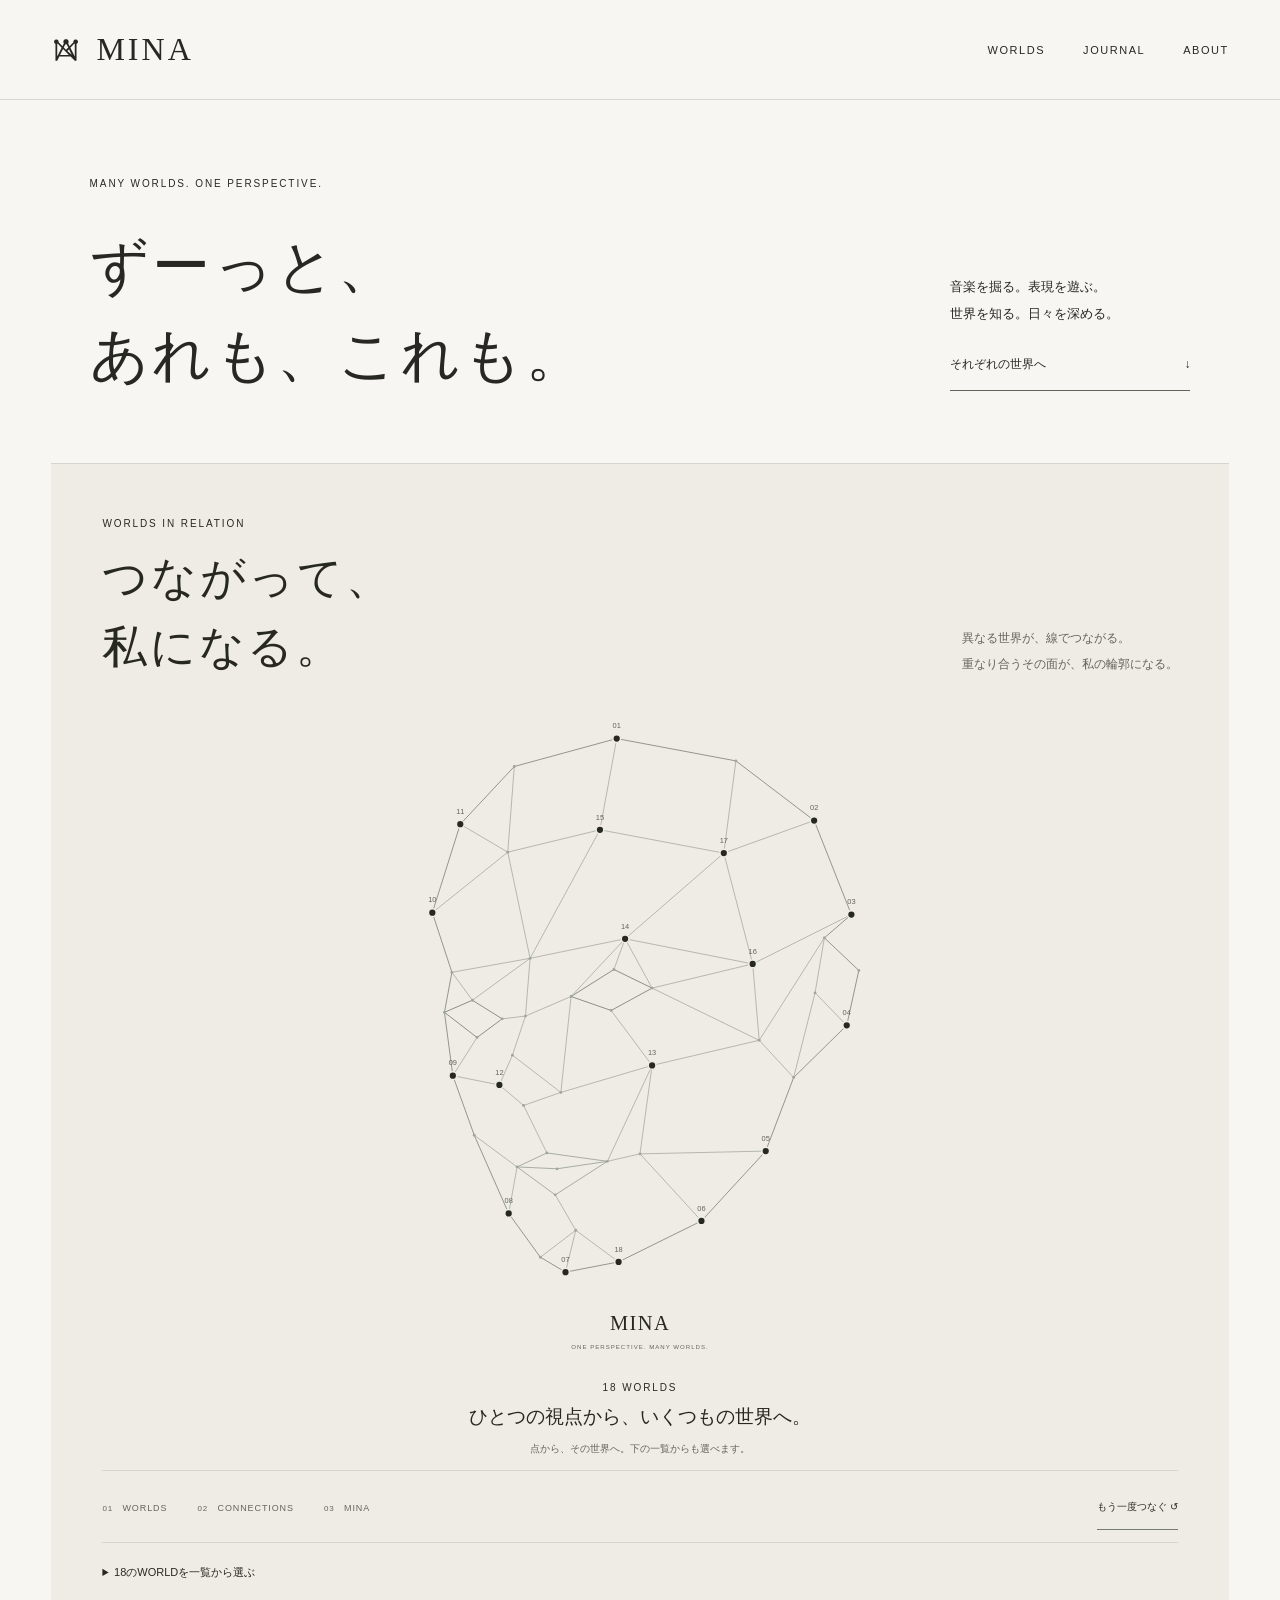
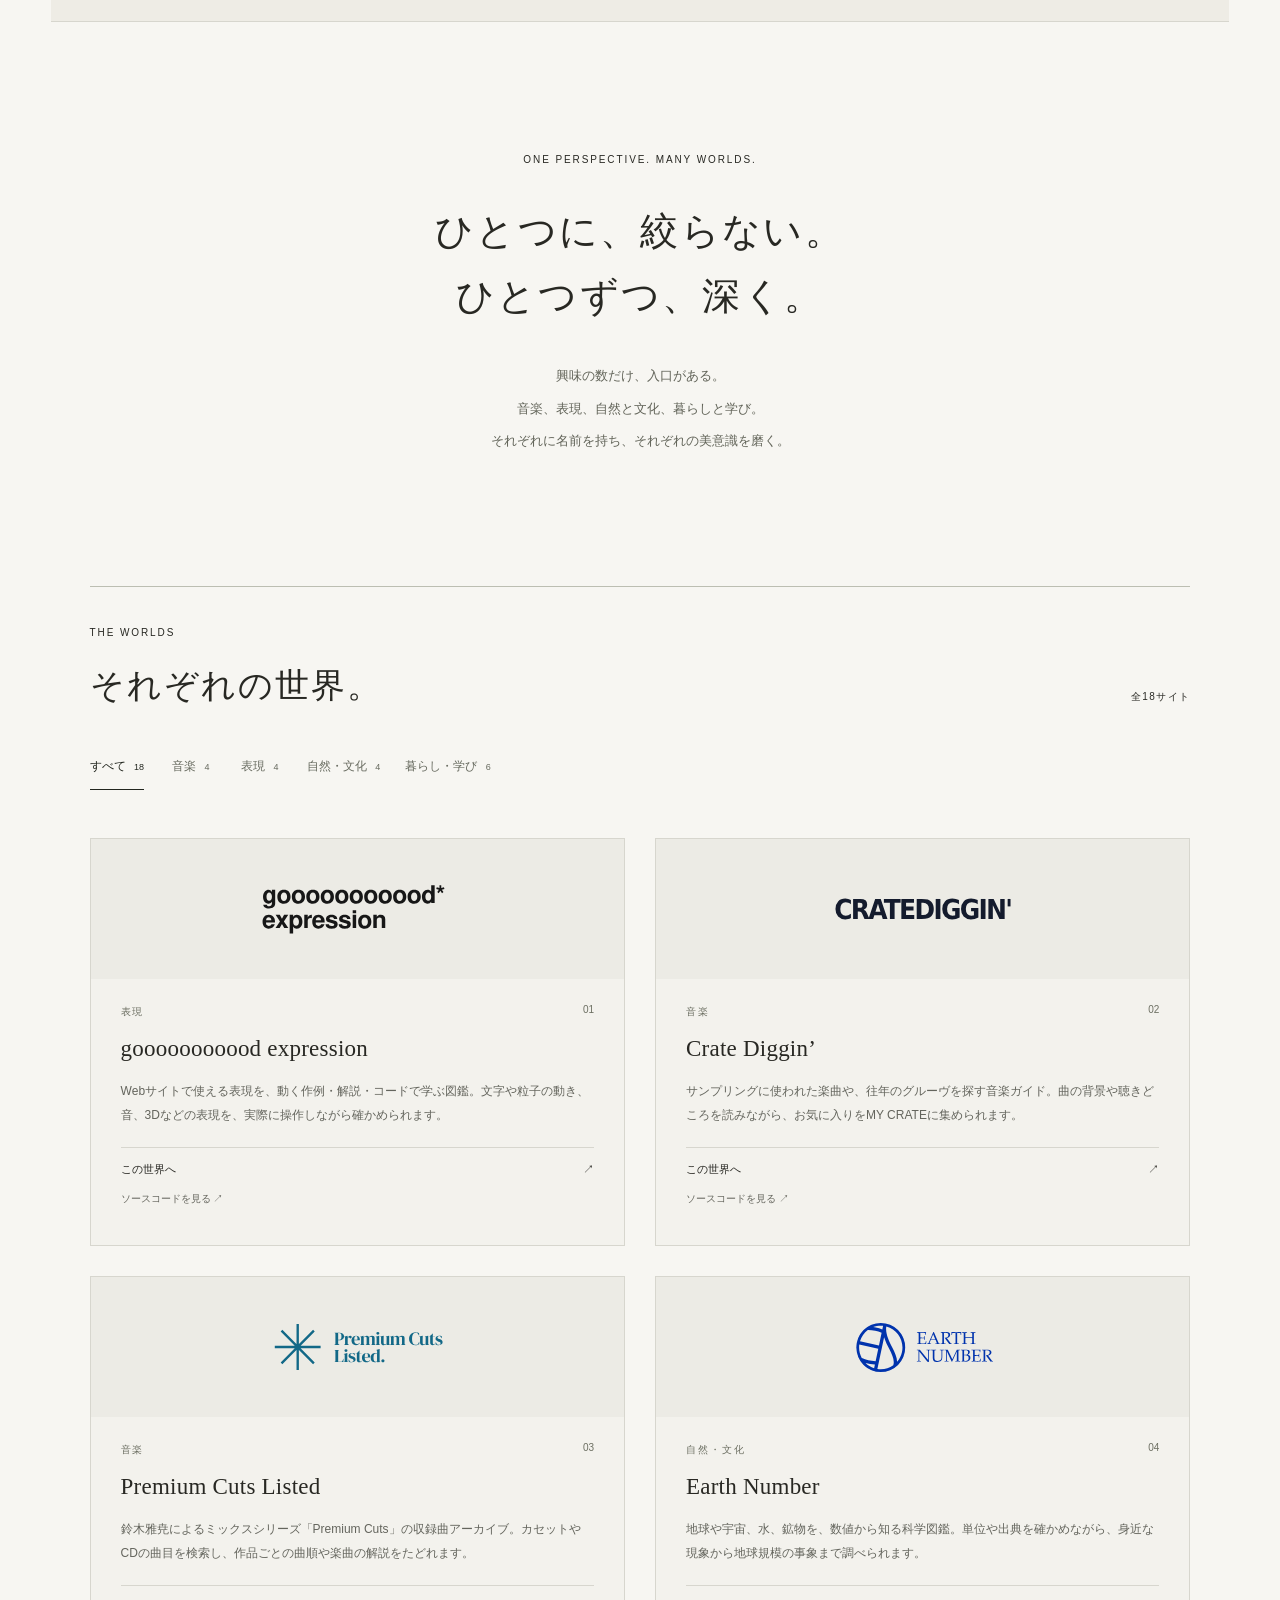
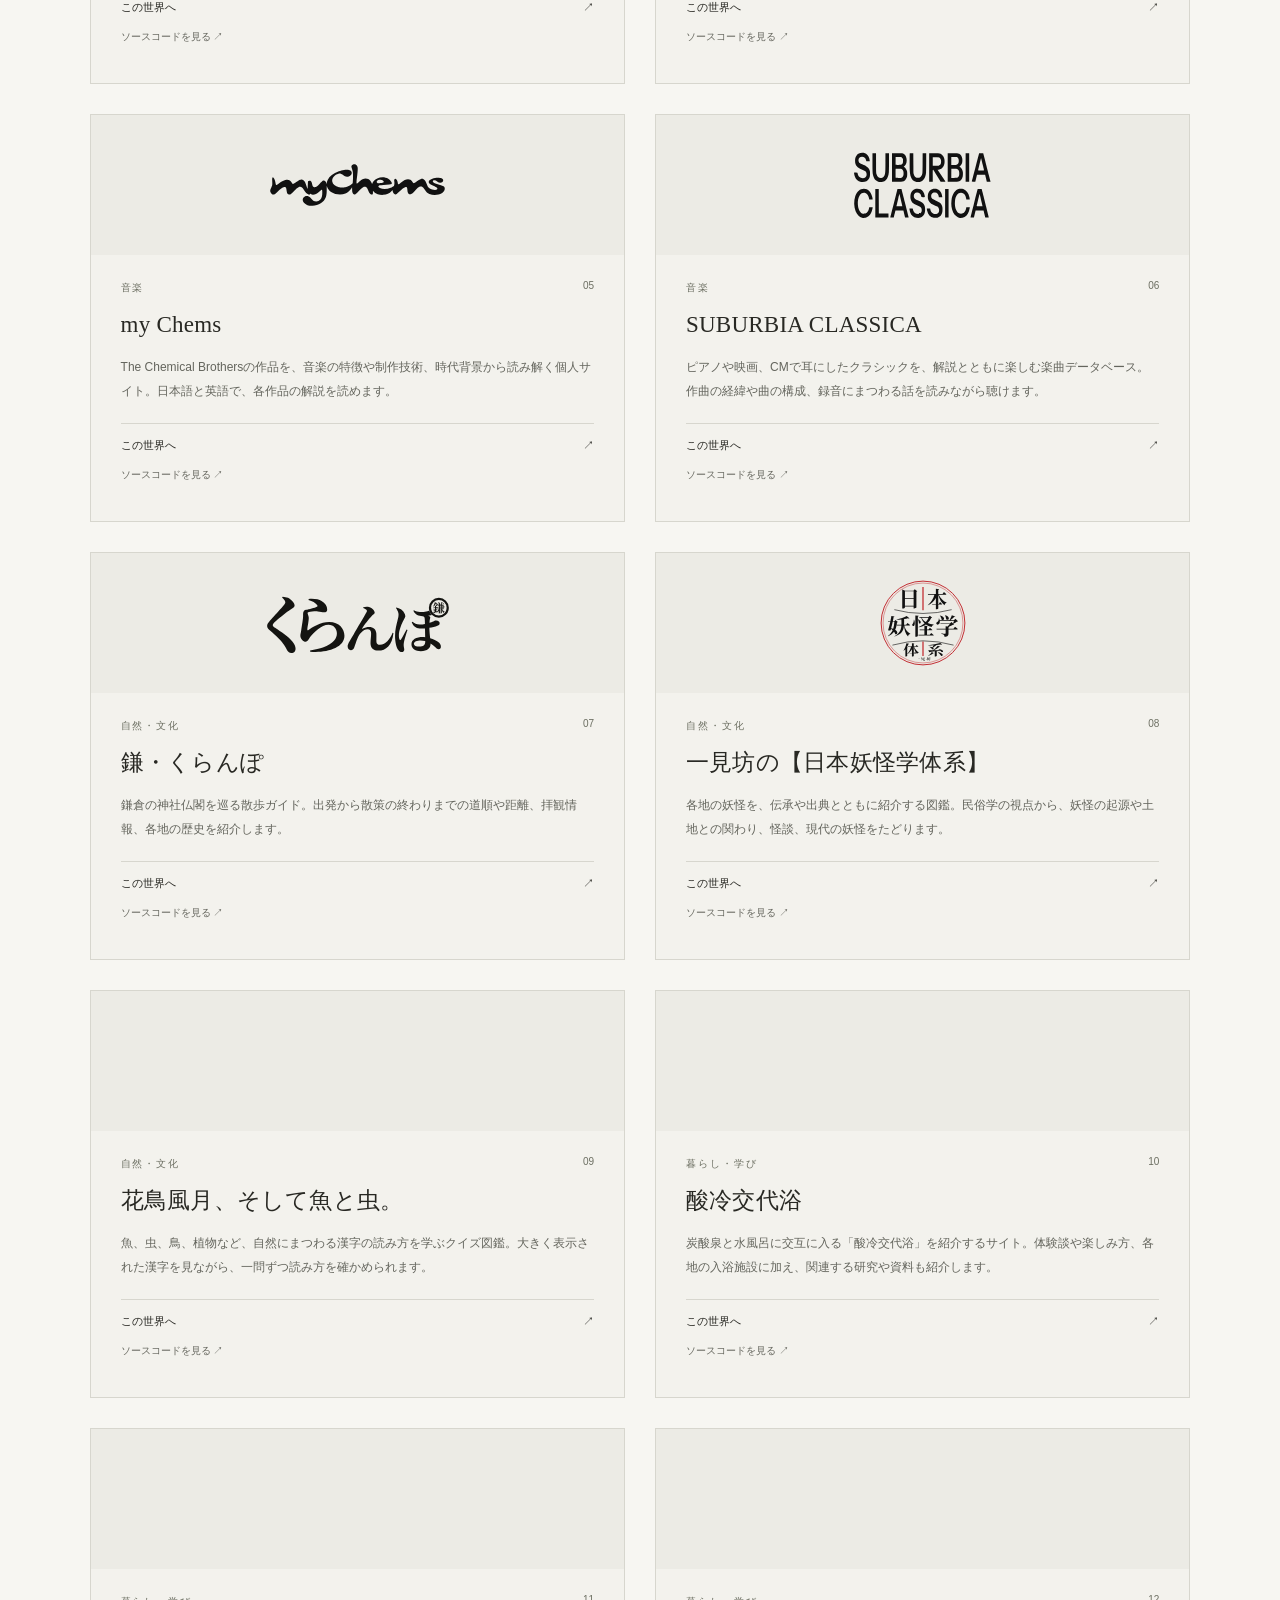
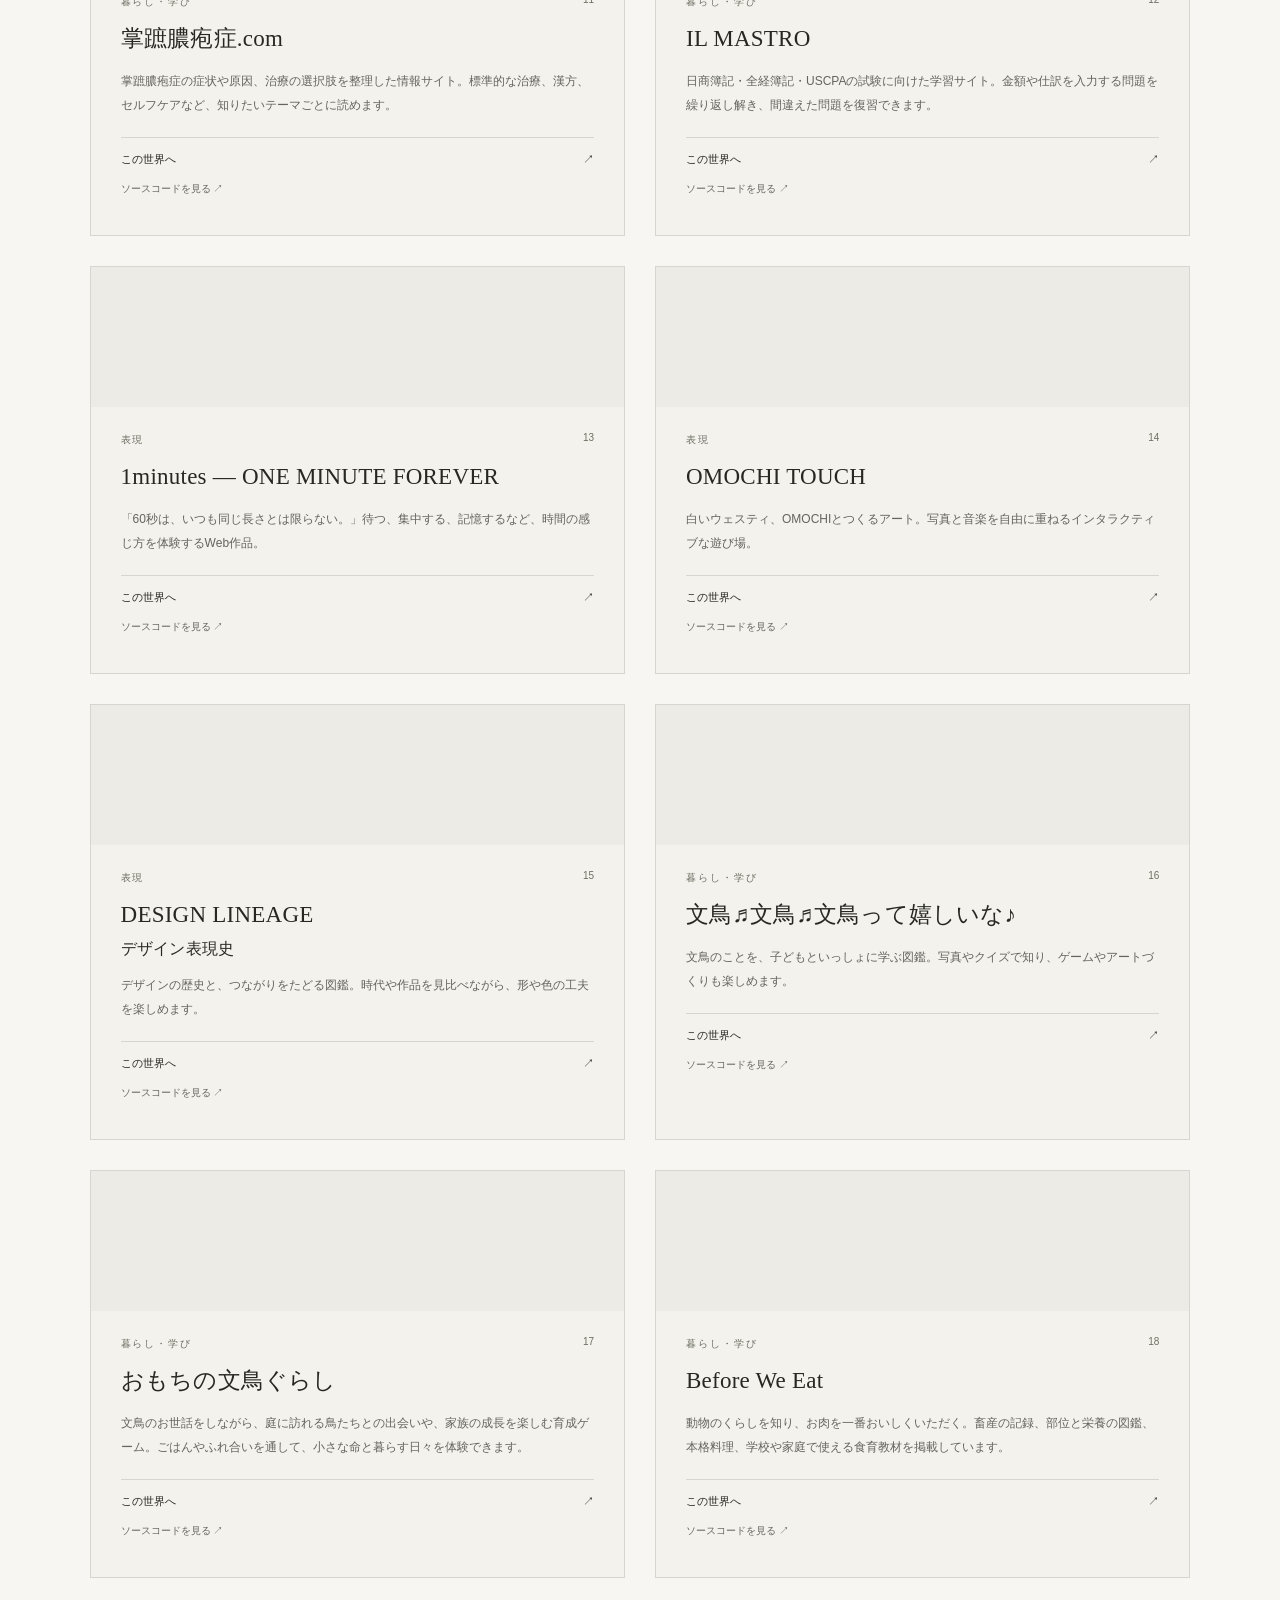
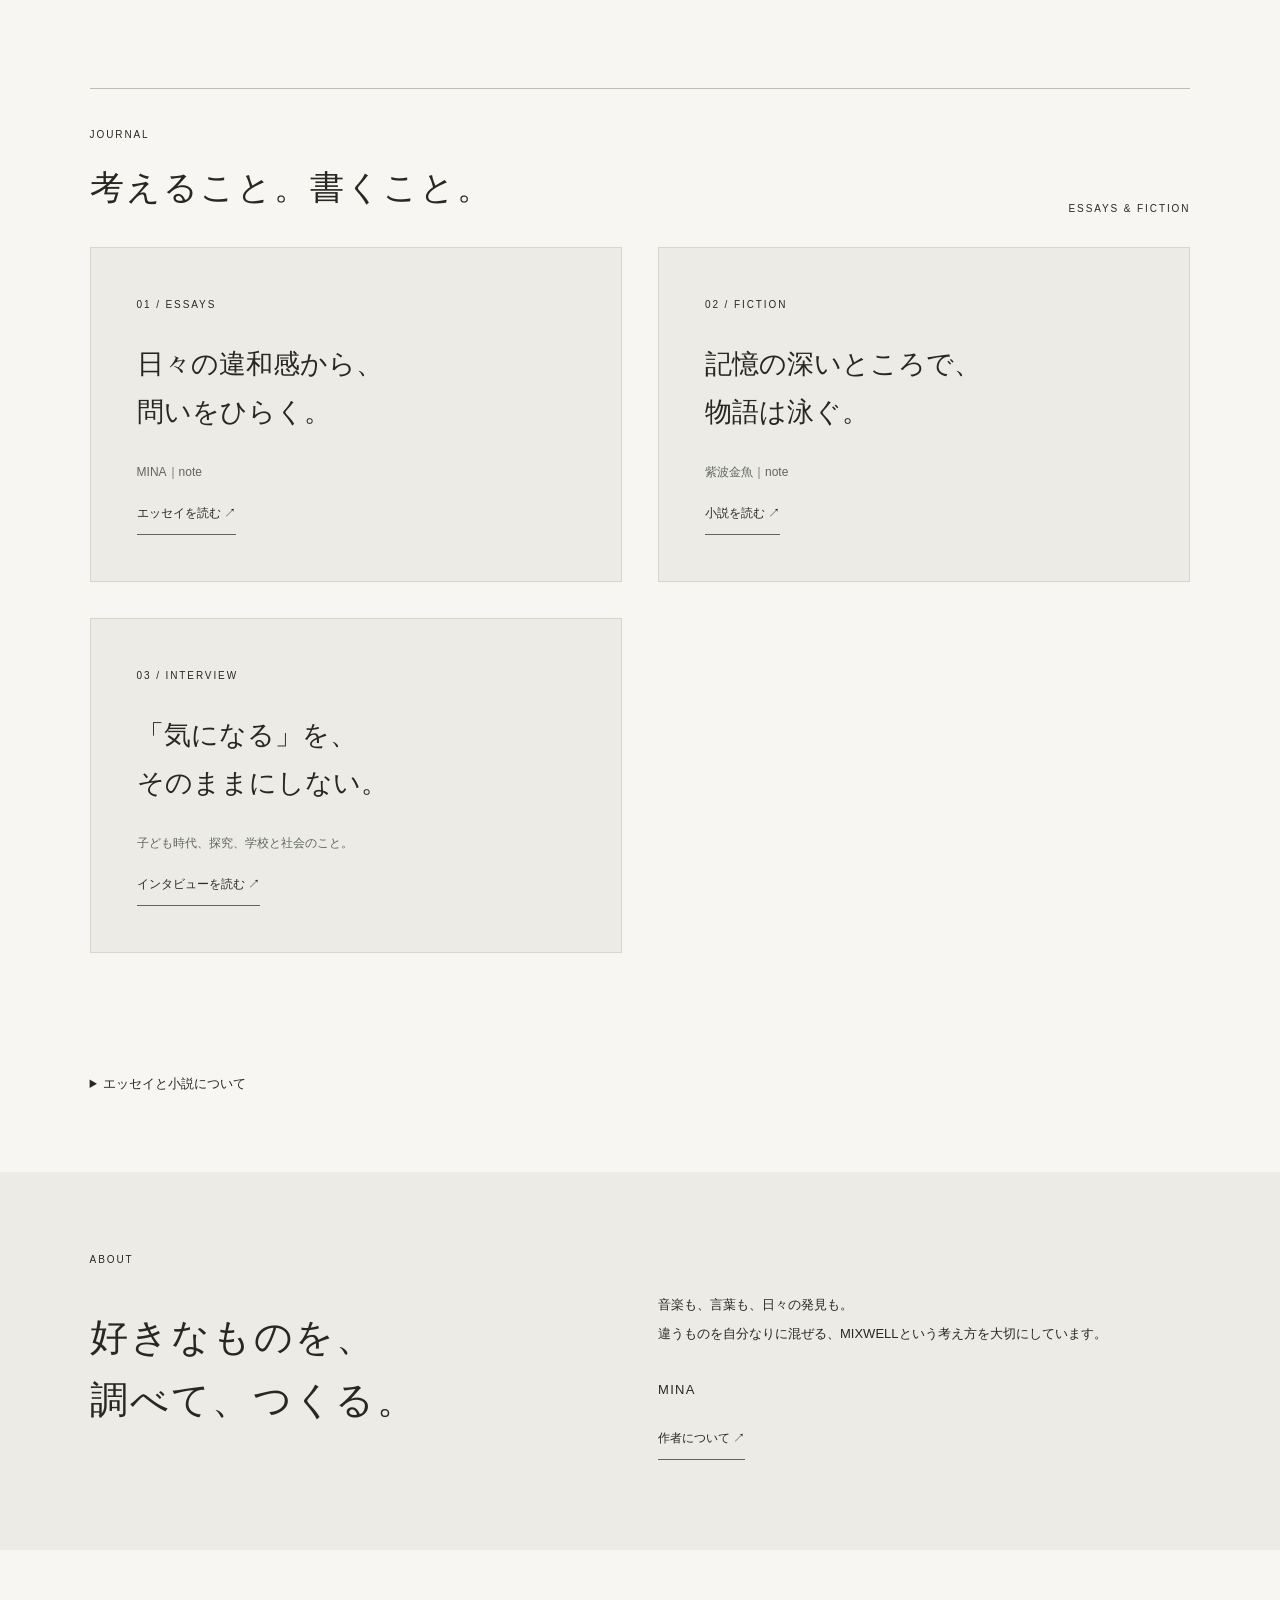
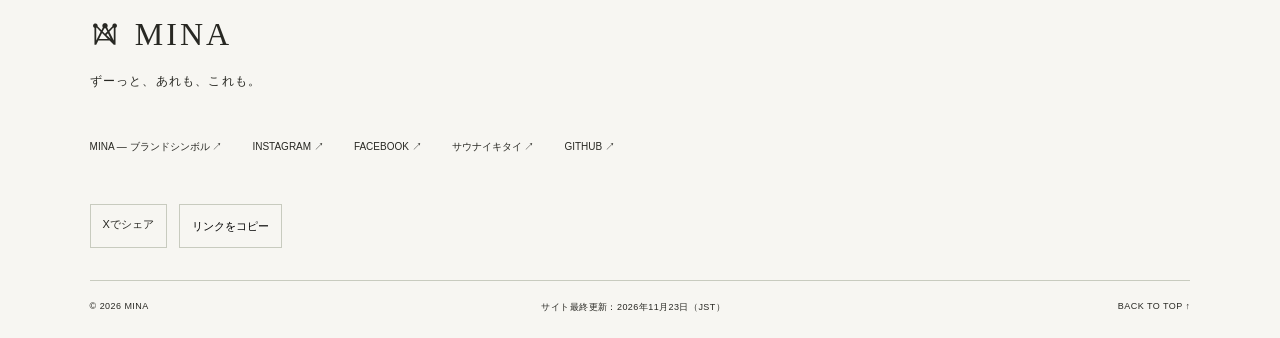
==== commit 106a3c93: "Measure portfolio filters and successful shares; document site event coverage" ====
--- a/index.html
+++ b/index.html
@@ -16,7 +16,7 @@
 <meta name="google-site-verification" content="bP9IfKOWjW_sS23M6XOGqAyUFjWM9HLlekyKwcxPkyY" />
 <link rel="stylesheet" href="/author.css?v=20261031">
 <script data-mina-ga async src="https://www.googletagmanager.com/gtag/js?id=G-PT03XG7KQR"></script>
-<script src="/analytics.js?v=20261123" defer></script>
+<script src="/analytics.js?v=20261123-events" defer></script>
 </head><body id="top" class="maisons-home"><a class="skip" href="#main">本文へスキップ</a><header><a class="wordmark" href="#top"><img class="brand-symbol" src="/assets-source/tab-mark.svg?v=20261031-crown" width="30" height="30" alt="" aria-hidden="true"><span>MINA</span></a><nav aria-label="メインナビゲーション"><a href="#worlds">WORLDS</a><a href="#writing">JOURNAL</a><a href="#about">ABOUT</a></nav></header><main id="main" tabindex="-1"><section class="intro"><p class="eyebrow">MANY WORLDS. ONE PERSPECTIVE.</p><div class="intro-row"><h1 id="catchcopy"><span>ずーっと、</span><br><span>あれも、これも。</span></h1><div class="intro-note"><p>音楽を掘る。表現を遊ぶ。<br>世界を知る。日々を深める。</p><a class="text-link" href="#worlds">それぞれの世界へ <span>↓</span></a></div></div></section><section class="world-atlas" id="world-atlas" aria-labelledby="world-atlas-title"><div class="world-atlas-heading"><div><p class="eyebrow">WORLDS IN RELATION</p><h2 id="world-atlas-title">つながって、<br>私になる。</h2></div><p class="world-atlas-story">異なる世界が、線でつながる。<br>重なり合うその面が、私の輪郭になる。</p></div><div class="world-stage"><svg xmlns="http://www.w3.org/2000/svg" viewBox="260 -105 600 735" width="720" height="880" class="world-map world-portrait" aria-label="18のWORLDが点と線でつながり、左斜めから見た人物の顔をかたちづくる図"><title>WORLDS IN RELATION — 点と線の顔構造案</title><rect x="260" y="-105" width="600" height="735" fill="#eeece5" /><g fill="none" stroke-linejoin="round" stroke-linecap="round" aria-hidden="true" class="world-edges"><path data-from="crown" data-to="crownL" d="M535,-55 L425,-25" stroke="#92958a" stroke-width="1.05" class="world-edge wire-outline" pathLength="1" data-worlds="0" /><path data-from="crown" data-to="crownR" d="M535,-55 L663,-31" stroke="#92958a" stroke-width="1.05" class="world-edge wire-outline" pathLength="1" data-worlds="0" /><path data-from="crownR" data-to="upperR" d="M663,-31 L747,33" stroke="#92958a" stroke-width="1.05" class="world-edge wire-outline" pathLength="1" data-worlds="1" /><path data-from="templeR" data-to="upperR" d="M787,134 L747,33" stroke="#92958a" stroke-width="1.05" class="world-edge wire-outline" pathLength="1" data-worlds="2,1" /><path data-from="earTop" data-to="templeR" d="M758,159 L787,134" stroke="#92958a" stroke-width="1.05" class="world-edge wire-outline" pathLength="1" data-worlds="2" /><path data-from="earBack" data-to="earTop" d="M795,194 L758,159" stroke="#92958a" stroke-width="1.05" class="world-edge wire-outline" pathLength="1" data-worlds="" /><path data-from="earBack" data-to="earMid" d="M795,194 L782,253" stroke="#92958a" stroke-width="1.05" class="world-edge wire-outline" pathLength="1" data-worlds="3" /><path data-from="earBase" data-to="earMid" d="M725,309 L782,253" stroke="#92958a" stroke-width="1.05" class="world-edge wire-outline" pathLength="1" data-worlds="3" /><path data-from="earBase" data-to="jawR" d="M725,309 L695,388" stroke="#92958a" stroke-width="1.05" class="world-edge wire-outline" pathLength="1" data-worlds="4" /><path data-from="jaw" data-to="jawR" d="M626,463 L695,388" stroke="#92958a" stroke-width="1.05" class="world-edge wire-outline" pathLength="1" data-worlds="5,4" /><path data-from="chinR" data-to="jaw" d="M537,507 L626,463" stroke="#92958a" stroke-width="1.05" class="world-edge wire-outline" pathLength="1" data-worlds="5" /><path data-from="chin" data-to="chinR" d="M480,518 L537,507" stroke="#92958a" stroke-width="1.05" class="world-edge wire-outline" pathLength="1" data-worlds="6" /><path data-from="chin" data-to="chinL" d="M480,518 L453,502" stroke="#92958a" stroke-width="1.05" class="world-edge wire-outline" pathLength="1" data-worlds="6" /><path data-from="chinL" data-to="jawL" d="M453,502 L419,455" stroke="#92958a" stroke-width="1.05" class="world-edge wire-outline" pathLength="1" data-worlds="7" /><path data-from="farLowCheek" data-to="jawL" d="M382,371 L419,455" stroke="#92958a" stroke-width="1.05" class="world-edge wire-outline" pathLength="1" data-worlds="7" /><path data-from="farCheek" data-to="farLowCheek" d="M359,307 L382,371" stroke="#92958a" stroke-width="1.05" class="world-edge wire-outline" pathLength="1" data-worlds="8" /><path data-from="farCheek" data-to="farOut" d="M359,307 L350,239" stroke="#92958a" stroke-width="1.05" class="world-edge wire-outline" pathLength="1" data-worlds="8" /><path data-from="browL" data-to="farOut" d="M358,196 L350,239" stroke="#92958a" stroke-width="1.05" class="world-edge wire-outline" pathLength="1" data-worlds="" /><path data-from="browL" data-to="templeL" d="M358,196 L337,132" stroke="#92958a" stroke-width="1.05" class="world-edge wire-outline" pathLength="1" data-worlds="9" /><path data-from="templeL" data-to="upperL" d="M337,132 L367,37" stroke="#92958a" stroke-width="1.05" class="world-edge wire-outline" pathLength="1" data-worlds="9,10" /><path data-from="crownL" data-to="upperL" d="M425,-25 L367,37" stroke="#92958a" stroke-width="1.05" class="world-edge wire-outline" pathLength="1" data-worlds="10" /><path data-from="foreL" data-to="upperL" d="M418,67 L367,37" stroke="#a5a89c" stroke-width="0.82" class="world-edge wire-structure" pathLength="1" data-worlds="10" /><path data-from="foreC" data-to="foreL" d="M517,43 L418,67" stroke="#a5a89c" stroke-width="0.82" class="world-edge wire-structure" pathLength="1" data-worlds="14" /><path data-from="crown" data-to="foreC" d="M535,-55 L517,43" stroke="#a5a89c" stroke-width="0.82" class="world-edge wire-structure" pathLength="1" data-worlds="0,14" /><path data-from="crownL" data-to="foreL" d="M425,-25 L418,67" stroke="#a5a89c" stroke-width="0.82" class="world-edge wire-structure" pathLength="1" data-worlds="" /><path data-from="foreL" data-to="templeL" d="M418,67 L337,132" stroke="#a5a89c" stroke-width="0.82" class="world-edge wire-structure" pathLength="1" data-worlds="9" /><path data-from="foreC" data-to="foreR" d="M517,43 L650,68" stroke="#a5a89c" stroke-width="0.82" class="world-edge wire-structure" pathLength="1" data-worlds="14,16" /><path data-from="foreR" data-to="upperR" d="M650,68 L747,33" stroke="#a5a89c" stroke-width="0.82" class="world-edge wire-structure" pathLength="1" data-worlds="1,16" /><path data-from="crownR" data-to="foreR" d="M663,-31 L650,68" stroke="#a5a89c" stroke-width="0.82" class="world-edge wire-structure" pathLength="1" data-worlds="16" /><path data-from="browC" data-to="foreL" d="M442,181 L418,67" stroke="#a5a89c" stroke-width="0.82" class="world-edge wire-structure" pathLength="1" data-worlds="" /><path data-from="browC" data-to="foreC" d="M442,181 L517,43" stroke="#a5a89c" stroke-width="0.82" class="world-edge wire-structure" pathLength="1" data-worlds="14" /><path data-from="browR" data-to="foreR" d="M544,160 L650,68" stroke="#a5a89c" stroke-width="0.82" class="world-edge wire-structure" pathLength="1" data-worlds="13,16" /><path data-from="browC" data-to="browR" d="M442,181 L544,160" stroke="#a5a89c" stroke-width="0.82" class="world-edge wire-structure" pathLength="1" data-worlds="13" /><path data-from="browC" data-to="browL" d="M442,181 L358,196" stroke="#a5a89c" stroke-width="0.82" class="world-edge wire-structure" pathLength="1" data-worlds="" /><path data-from="foreR" data-to="temple" d="M650,68 L681,187" stroke="#a5a89c" stroke-width="0.82" class="world-edge wire-structure" pathLength="1" data-worlds="15,16" /><path data-from="temple" data-to="templeR" d="M681,187 L787,134" stroke="#a5a89c" stroke-width="0.82" class="world-edge wire-structure" pathLength="1" data-worlds="2,15" /><path data-from="browR" data-to="temple" d="M544,160 L681,187" stroke="#a5a89c" stroke-width="0.82" class="world-edge wire-structure" pathLength="1" data-worlds="13,15" /><path data-from="browR" data-to="nearOut" d="M544,160 L573,213" stroke="#a5a89c" stroke-width="0.82" class="world-edge wire-structure" pathLength="1" data-worlds="13" /><path data-from="farOut" data-to="farTop" d="M350,239 L380,226" stroke="#858a7d" stroke-width="1.0" class="world-edge wire-orbit" pathLength="1" data-worlds="" /><path data-from="farIn" data-to="farTop" d="M412,246 L380,226" stroke="#858a7d" stroke-width="1.0" class="world-edge wire-orbit" pathLength="1" data-worlds="" /><path data-from="farIn" data-to="farLow" d="M412,246 L385,266" stroke="#858a7d" stroke-width="1.0" class="world-edge wire-orbit" pathLength="1" data-worlds="" /><path data-from="farLow" data-to="farOut" d="M385,266 L350,239" stroke="#858a7d" stroke-width="1.0" class="world-edge wire-orbit" pathLength="1" data-worlds="" /><path data-from="nearIn" data-to="nearTop" d="M486,222 L532,193" stroke="#858a7d" stroke-width="1.0" class="world-edge wire-orbit" pathLength="1" data-worlds="" /><path data-from="nearOut" data-to="nearTop" d="M573,213 L532,193" stroke="#858a7d" stroke-width="1.0" class="world-edge wire-orbit" pathLength="1" data-worlds="" /><path data-from="nearLow" data-to="nearOut" d="M529,237 L573,213" stroke="#858a7d" stroke-width="1.0" class="world-edge wire-orbit" pathLength="1" data-worlds="" /><path data-from="nearIn" data-to="nearLow" d="M486,222 L529,237" stroke="#858a7d" stroke-width="1.0" class="world-edge wire-orbit" pathLength="1" data-worlds="" /><path data-from="browL" data-to="farTop" d="M358,196 L380,226" stroke="#a5a89c" stroke-width="0.82" class="world-edge wire-structure" pathLength="1" data-worlds="" /><path data-from="browC" data-to="farTop" d="M442,181 L380,226" stroke="#a5a89c" stroke-width="0.82" class="world-edge wire-structure" pathLength="1" data-worlds="" /><path data-from="bridge" data-to="browC" d="M437,243 L442,181" stroke="#a5a89c" stroke-width="0.82" class="world-edge wire-structure" pathLength="1" data-worlds="" /><path data-from="bridge" data-to="nearIn" d="M437,243 L486,222" stroke="#a5a89c" stroke-width="0.82" class="world-edge wire-structure" pathLength="1" data-worlds="" /><path data-from="browR" data-to="nearIn" d="M544,160 L486,222" stroke="#a5a89c" stroke-width="0.82" class="world-edge wire-structure" pathLength="1" data-worlds="13" /><path data-from="browR" data-to="nearTop" d="M544,160 L532,193" stroke="#a5a89c" stroke-width="0.82" class="world-edge wire-structure" pathLength="1" data-worlds="13" /><path data-from="bridge" data-to="farIn" d="M437,243 L412,246" stroke="#a5a89c" stroke-width="0.82" class="world-edge wire-structure" pathLength="1" data-worlds="" /><path data-from="bridge" data-to="noseMid" d="M437,243 L423,285" stroke="#a5a89c" stroke-width="0.82" class="world-edge wire-structure" pathLength="1" data-worlds="" /><path data-from="noseMid" data-to="noseTip" d="M423,285 L409,317" stroke="#a5a89c" stroke-width="0.82" class="world-edge wire-structure" pathLength="1" data-worlds="11" /><path data-from="noseBase" data-to="noseTip" d="M435,339 L409,317" stroke="#a5a89c" stroke-width="0.82" class="world-edge wire-structure" pathLength="1" data-worlds="11" /><path data-from="noseBase" data-to="noseWing" d="M435,339 L475,325" stroke="#a5a89c" stroke-width="0.82" class="world-edge wire-structure" pathLength="1" data-worlds="" /><path data-from="nearIn" data-to="noseWing" d="M486,222 L475,325" stroke="#a5a89c" stroke-width="0.82" class="world-edge wire-structure" pathLength="1" data-worlds="" /><path data-from="noseMid" data-to="noseWing" d="M423,285 L475,325" stroke="#a5a89c" stroke-width="0.82" class="world-edge wire-structure" pathLength="1" data-worlds="" /><path data-from="farLowCheek" data-to="mouthFar" d="M382,371 L428,405" stroke="#a5a89c" stroke-width="0.82" class="world-edge wire-structure" pathLength="1" data-worlds="" /><path data-from="jawL" data-to="mouthFar" d="M419,455 L428,405" stroke="#a5a89c" stroke-width="0.82" class="world-edge wire-structure" pathLength="1" data-worlds="7" /><path data-from="farCheek" data-to="farLow" d="M359,307 L385,266" stroke="#a5a89c" stroke-width="0.82" class="world-edge wire-structure" pathLength="1" data-worlds="8" /><path data-from="farCheek" data-to="noseTip" d="M359,307 L409,317" stroke="#a5a89c" stroke-width="0.82" class="world-edge wire-structure" pathLength="1" data-worlds="8,11" /><path data-from="cheek" data-to="nearLow" d="M573,296 L529,237" stroke="#a5a89c" stroke-width="0.82" class="world-edge wire-structure" pathLength="1" data-worlds="12" /><path data-from="cheek" data-to="cheekOuter" d="M573,296 L688,269" stroke="#a5a89c" stroke-width="0.82" class="world-edge wire-structure" pathLength="1" data-worlds="12" /><path data-from="cheekOuter" data-to="temple" d="M688,269 L681,187" stroke="#a5a89c" stroke-width="0.82" class="world-edge wire-structure" pathLength="1" data-worlds="15" /><path data-from="nearOut" data-to="temple" d="M573,213 L681,187" stroke="#a5a89c" stroke-width="0.82" class="world-edge wire-structure" pathLength="1" data-worlds="15" /><path data-from="cheekOuter" data-to="nearOut" d="M688,269 L573,213" stroke="#a5a89c" stroke-width="0.82" class="world-edge wire-structure" pathLength="1" data-worlds="" /><path data-from="cheekOuter" data-to="earTop" d="M688,269 L758,159" stroke="#a5a89c" stroke-width="0.82" class="world-edge wire-structure" pathLength="1" data-worlds="" /><path data-from="cheekOuter" data-to="earBase" d="M688,269 L725,309" stroke="#a5a89c" stroke-width="0.82" class="world-edge wire-structure" pathLength="1" data-worlds="" /><path data-from="cheekLow" data-to="jawR" d="M560,391 L695,388" stroke="#a5a89c" stroke-width="0.82" class="world-edge wire-structure" pathLength="1" data-worlds="4" /><path data-from="cheek" data-to="cheekLow" d="M573,296 L560,391" stroke="#a5a89c" stroke-width="0.82" class="world-edge wire-structure" pathLength="1" data-worlds="12" /><path data-from="cheek" data-to="noseWing" d="M573,296 L475,325" stroke="#a5a89c" stroke-width="0.82" class="world-edge wire-structure" pathLength="1" data-worlds="12" /><path data-from="cheek" data-to="mouthNear" d="M573,296 L525,399" stroke="#a5a89c" stroke-width="0.82" class="world-edge wire-structure" pathLength="1" data-worlds="12" /><path data-from="mouthUp" data-to="noseBase" d="M460,390 L435,339" stroke="#a5a89c" stroke-width="0.82" class="world-edge wire-structure" pathLength="1" data-worlds="" /><path data-from="mouthFar" data-to="mouthUp" d="M428,405 L460,390" stroke="#969b8d" stroke-width="0.85" class="world-edge wire-mouth" pathLength="1" data-worlds="" /><path data-from="mouthNear" data-to="mouthUp" d="M525,399 L460,390" stroke="#969b8d" stroke-width="0.85" class="world-edge wire-mouth" pathLength="1" data-worlds="" /><path data-from="mouthMid" data-to="mouthNear" d="M471,407 L525,399" stroke="#969b8d" stroke-width="0.85" class="world-edge wire-mouth" pathLength="1" data-worlds="" /><path data-from="mouthFar" data-to="mouthMid" d="M428,405 L471,407" stroke="#969b8d" stroke-width="0.85" class="world-edge wire-mouth" pathLength="1" data-worlds="" /><path data-from="mouthFar" data-to="mouthLow" d="M428,405 L469,435" stroke="#969b8d" stroke-width="0.85" class="world-edge wire-mouth" pathLength="1" data-worlds="" /><path data-from="mouthLow" data-to="mouthNear" d="M469,435 L525,399" stroke="#969b8d" stroke-width="0.85" class="world-edge wire-mouth" pathLength="1" data-worlds="" /><path data-from="chinL" data-to="chinPlane" d="M453,502 L491,473" stroke="#a5a89c" stroke-width="0.82" class="world-edge wire-structure" pathLength="1" data-worlds="" /><path data-from="chinPlane" data-to="mouthLow" d="M491,473 L469,435" stroke="#a5a89c" stroke-width="0.82" class="world-edge wire-structure" pathLength="1" data-worlds="" /><path data-from="cheekLow" data-to="mouthNear" d="M560,391 L525,399" stroke="#a5a89c" stroke-width="0.82" class="world-edge wire-structure" pathLength="1" data-worlds="" /><path data-from="cheekLow" data-to="jaw" d="M560,391 L626,463" stroke="#a5a89c" stroke-width="0.82" class="world-edge wire-structure" pathLength="1" data-worlds="5" /><path data-from="chinPlane" data-to="chinR" d="M491,473 L537,507" stroke="#a5a89c" stroke-width="0.82" class="world-edge wire-structure" pathLength="1" data-worlds="" /><path data-from="chin" data-to="chinPlane" d="M480,518 L491,473" stroke="#a5a89c" stroke-width="0.82" class="world-edge wire-structure" pathLength="1" data-worlds="6" /><path data-from="earInner" data-to="earTop" d="M748,218 L758,159" stroke="#a5a89c" stroke-width="0.82" class="world-edge wire-structure" pathLength="1" data-worlds="" /><path data-from="earInner" data-to="earMid" d="M748,218 L782,253" stroke="#a5a89c" stroke-width="0.82" class="world-edge wire-structure" pathLength="1" data-worlds="3" /><path data-from="earBase" data-to="earInner" d="M725,309 L748,218" stroke="#a5a89c" stroke-width="0.82" class="world-edge wire-structure" pathLength="1" data-worlds="" /></g><g fill="#a0a598" aria-hidden="true" class="world-support-points"><circle cx="425" cy="-25" r="1.5" /><circle cx="663" cy="-31" r="1.5" /><circle cx="418" cy="67" r="1.5" /><circle cx="442" cy="181" r="1.5" /><circle cx="358" cy="196" r="1.5" /><circle cx="350" cy="239" r="1.5" /><circle cx="380" cy="226" r="1.5" /><circle cx="412" cy="246" r="1.5" /><circle cx="385" cy="266" r="1.5" /><circle cx="486" cy="222" r="1.5" /><circle cx="532" cy="193" r="1.5" /><circle cx="573" cy="213" r="1.5" /><circle cx="529" cy="237" r="1.5" /><circle cx="437" cy="243" r="1.5" /><circle cx="423" cy="285" r="1.5" /><circle cx="435" cy="339" r="1.5" /><circle cx="475" cy="325" r="1.5" /><circle cx="382" cy="371" r="1.5" /><circle cx="688" cy="269" r="1.5" /><circle cx="560" cy="391" r="1.5" /><circle cx="758" cy="159" r="1.5" /><circle cx="795" cy="194" r="1.5" /><circle cx="725" cy="309" r="1.5" /><circle cx="748" cy="218" r="1.5" /><circle cx="428" cy="405" r="1.5" /><circle cx="460" cy="390" r="1.5" /><circle cx="471" cy="407" r="1.5" /><circle cx="525" cy="399" r="1.5" /><circle cx="469" cy="435" r="1.5" /><circle cx="453" cy="502" r="1.5" /><circle cx="491" cy="473" r="1.5" /></g><a class="world-node" href="/gooooooooood_expression/" aria-label="gooooooooood expressionを訪れる" data-index="0"><title>gooooooooood expression</title><circle class="world-halo" cx="535" cy="-55" r="14" /><circle class="world-hit" cx="535" cy="-55" r="30" /><circle cx="535" cy="-55" r="4.2" fill="#282823" stroke="#eeece5" stroke-width="1.7" class="world-point" /><text x="535" y="-66" text-anchor="middle" font-family="Arial,sans-serif" font-size="8" fill="#62675d" class="world-number" aria-hidden="true">01</text></a><a class="world-node" href="/cratediggin/" aria-label="Crate Diggin’を訪れる" data-index="1"><title>Crate Diggin’</title><circle class="world-halo" cx="747" cy="33" r="14" /><circle class="world-hit" cx="747" cy="33" r="30" /><circle cx="747" cy="33" r="4.2" fill="#282823" stroke="#eeece5" stroke-width="1.7" class="world-point" /><text x="747" y="22" text-anchor="middle" font-family="Arial,sans-serif" font-size="8" fill="#62675d" class="world-number" aria-hidden="true">02</text></a><a class="world-node" href="/premiumcuts/" aria-label="Premium Cuts Listedを訪れる" data-index="2"><title>Premium Cuts Listed</title><circle class="world-halo" cx="787" cy="134" r="14" /><circle class="world-hit" cx="787" cy="134" r="30" /><circle cx="787" cy="134" r="4.2" fill="#282823" stroke="#eeece5" stroke-width="1.7" class="world-point" /><text x="787" y="123" text-anchor="middle" font-family="Arial,sans-serif" font-size="8" fill="#62675d" class="world-number" aria-hidden="true">03</text></a><a class="world-node" href="/earthnumber/" aria-label="Earth Numberを訪れる" data-index="3"><title>Earth Number</title><circle class="world-halo" cx="782" cy="253" r="14" /><circle class="world-hit" cx="782" cy="253" r="30" /><circle cx="782" cy="253" r="4.2" fill="#282823" stroke="#eeece5" stroke-width="1.7" class="world-point" /><text x="782" y="242" text-anchor="middle" font-family="Arial,sans-serif" font-size="8" fill="#62675d" class="world-number" aria-hidden="true">04</text></a><a class="world-node" href="/chems/" aria-label="my Chemsを訪れる" data-index="4"><title>my Chems</title><circle class="world-halo" cx="695" cy="388" r="14" /><circle class="world-hit" cx="695" cy="388" r="30" /><circle cx="695" cy="388" r="4.2" fill="#282823" stroke="#eeece5" stroke-width="1.7" class="world-point" /><text x="695" y="377" text-anchor="middle" font-family="Arial,sans-serif" font-size="8" fill="#62675d" class="world-number" aria-hidden="true">05</text></a><a class="world-node" href="/suburbia-classica/" aria-label="SUBURBIA CLASSICAを訪れる" data-index="5"><title>SUBURBIA CLASSICA</title><circle class="world-halo" cx="626" cy="463" r="14" /><circle class="world-hit" cx="626" cy="463" r="30" /><circle cx="626" cy="463" r="4.2" fill="#282823" stroke="#eeece5" stroke-width="1.7" class="world-point" /><text x="626" y="452" text-anchor="middle" font-family="Arial,sans-serif" font-size="8" fill="#62675d" class="world-number" aria-hidden="true">06</text></a><a class="world-node" href="/kuranpo/" aria-label="鎌・くらんぽを訪れる" data-index="6"><title>鎌・くらんぽ</title><circle class="world-halo" cx="480" cy="518" r="14" /><circle class="world-hit" cx="480" cy="518" r="30" /><circle cx="480" cy="518" r="4.2" fill="#282823" stroke="#eeece5" stroke-width="1.7" class="world-point" /><text x="480" y="507" text-anchor="middle" font-family="Arial,sans-serif" font-size="8" fill="#62675d" class="world-number" aria-hidden="true">07</text></a><a class="world-node" href="/youkai/" aria-label="一見坊の【日本妖怪学体系】を訪れる" data-index="7"><title>一見坊の【日本妖怪学体系】</title><circle class="world-halo" cx="419" cy="455" r="14" /><circle class="world-hit" cx="419" cy="455" r="30" /><circle cx="419" cy="455" r="4.2" fill="#282823" stroke="#eeece5" stroke-width="1.7" class="world-point" /><text x="419" y="444" text-anchor="middle" font-family="Arial,sans-serif" font-size="8" fill="#62675d" class="world-number" aria-hidden="true">08</text></a><a class="world-node" href="/sakanamushi/" aria-label="花鳥風月、そして魚と虫。を訪れる" data-index="8"><title>花鳥風月、そして魚と虫。</title><circle class="world-halo" cx="359" cy="307" r="14" /><circle class="world-hit" cx="359" cy="307" r="30" /><circle cx="359" cy="307" r="4.2" fill="#282823" stroke="#eeece5" stroke-width="1.7" class="world-point" /><text x="359" y="296" text-anchor="middle" font-family="Arial,sans-serif" font-size="8" fill="#62675d" class="world-number" aria-hidden="true">09</text></a><a class="world-node" href="/sanreikotaiyoku/" aria-label="酸冷交代浴を訪れる" data-index="9"><title>酸冷交代浴</title><circle class="world-halo" cx="337" cy="132" r="14" /><circle class="world-hit" cx="337" cy="132" r="30" /><circle cx="337" cy="132" r="4.2" fill="#282823" stroke="#eeece5" stroke-width="1.7" class="world-point" /><text x="337" y="121" text-anchor="middle" font-family="Arial,sans-serif" font-size="8" fill="#62675d" class="world-number" aria-hidden="true">10</text></a><a class="world-node" href="/ppp/" aria-label="掌蹠膿疱症.comを訪れる" data-index="10"><title>掌蹠膿疱症.com</title><circle class="world-halo" cx="367" cy="37" r="14" /><circle class="world-hit" cx="367" cy="37" r="30" /><circle cx="367" cy="37" r="4.2" fill="#282823" stroke="#eeece5" stroke-width="1.7" class="world-point" /><text x="367" y="26" text-anchor="middle" font-family="Arial,sans-serif" font-size="8" fill="#62675d" class="world-number" aria-hidden="true">11</text></a><a class="world-node" href="/bookkeeping/" aria-label="IL MASTROを訪れる" data-index="11"><title>IL MASTRO</title><circle class="world-halo" cx="409" cy="317" r="14" /><circle class="world-hit" cx="409" cy="317" r="30" /><circle cx="409" cy="317" r="4.2" fill="#282823" stroke="#eeece5" stroke-width="1.7" class="world-point" /><text x="409" y="306" text-anchor="middle" font-family="Arial,sans-serif" font-size="8" fill="#62675d" class="world-number" aria-hidden="true">12</text></a><a class="world-node" href="/1minutes/" aria-label="1minutes — ONE MINUTE FOREVERを訪れる" data-index="12"><title>1minutes — ONE MINUTE FOREVER</title><circle class="world-halo" cx="573" cy="296" r="14" /><circle class="world-hit" cx="573" cy="296" r="30" /><circle cx="573" cy="296" r="4.2" fill="#282823" stroke="#eeece5" stroke-width="1.7" class="world-point" /><text x="573" y="285" text-anchor="middle" font-family="Arial,sans-serif" font-size="8" fill="#62675d" class="world-number" aria-hidden="true">13</text></a><a class="world-node" href="/omochi-touch/" aria-label="OMOCHI TOUCHを訪れる" data-index="13"><title>OMOCHI TOUCH</title><circle class="world-halo" cx="544" cy="160" r="14" /><circle class="world-hit" cx="544" cy="160" r="30" /><circle cx="544" cy="160" r="4.2" fill="#282823" stroke="#eeece5" stroke-width="1.7" class="world-point" /><text x="544" y="149" text-anchor="middle" font-family="Arial,sans-serif" font-size="8" fill="#62675d" class="world-number" aria-hidden="true">14</text></a><a class="world-node" href="/design-lineage/" aria-label="DESIGN LINEAGE｜デザイン表現史を訪れる" data-index="14"><title>DESIGN LINEAGE｜デザイン表現史</title><circle class="world-halo" cx="517" cy="43" r="14" /><circle class="world-hit" cx="517" cy="43" r="30" /><circle class="world-point" cx="517" cy="43" r="4.2" fill="#282823" stroke="#eeece5" stroke-width="1.7" /><text x="517" y="32" text-anchor="middle" font-family="Arial,sans-serif" font-size="8" fill="#62675d" class="world-number" aria-hidden="true">15</text></a><a class="world-node" href="/buncho-ureshi/" aria-label="文鳥♬文鳥♬文鳥って嬉しいな♪を訪れる" data-index="15"><title>文鳥♬文鳥♬文鳥って嬉しいな♪</title><circle class="world-halo" cx="681" cy="187" r="14" /><circle class="world-hit" cx="681" cy="187" r="30" /><circle class="world-point" cx="681" cy="187" r="4.2" fill="#282823" stroke="#eeece5" stroke-width="1.7" /><text x="681" y="176" text-anchor="middle" font-family="Arial,sans-serif" font-size="8" fill="#62675d" class="world-number" aria-hidden="true">16</text></a><a class="world-node" href="/buncho-ureshi/game/" aria-label="おもちの文鳥ぐらしを訪れる" data-index="16"><title>おもちの文鳥ぐらし</title><circle class="world-halo" cx="650" cy="68" r="14" /><circle class="world-hit" cx="650" cy="68" r="30" /><circle class="world-point" cx="650" cy="68" r="4.2" fill="#282823" stroke="#eeece5" stroke-width="1.7" /><text x="650" y="57" text-anchor="middle" font-family="Arial,sans-serif" font-size="8" fill="#62675d" class="world-number" aria-hidden="true">17</text></a><a class="world-node" href="/beforeweeat/" aria-label="Before We Eatを訪れる" data-index="17"><title>Before We Eat</title><circle class="world-halo" cx="537" cy="507" r="14" /><circle class="world-hit" cx="537" cy="507" r="30" /><circle class="world-point" cx="537" cy="507" r="4.2" fill="#282823" stroke="#eeece5" stroke-width="1.7" /><text x="537" y="496" text-anchor="middle" font-family="Arial,sans-serif" font-size="8" fill="#62675d" class="world-number" aria-hidden="true">18</text></a><g class="world-signature" aria-hidden="true"><text x="560" y="580" text-anchor="middle" font-family="Georgia,serif" font-size="22" letter-spacing="1.5" fill="#282823" class="world-signature-name">MINA</text><text x="560" y="601" text-anchor="middle" font-family="Arial,sans-serif" font-size="6.5" letter-spacing="1.1" fill="#62675d" class="world-signature-note">ONE PERSPECTIVE. MANY WORLDS.</text></g></svg><div class="world-caption"><span class="eyebrow" id="world-caption-category">18 WORLDS</span><p id="world-caption-name">ひとつの視点から、いくつもの世界へ。</p><span class="world-caption-hint">点から、その世界へ。下の一覧からも選べます。</span></div></div><div class="world-atlas-bottom"><ol class="world-phases" aria-label="この図の意味"><li><span>01</span> WORLDS</li><li><span>02</span> CONNECTIONS</li><li><span>03</span> MINA</li></ol><button type="button" class="world-replay" hidden>もう一度つなぐ <span aria-hidden="true">↺</span></button></div><details class="world-directory"><summary>18のWORLDを一覧から選ぶ</summary><ul><li><a href="/gooooooooood_expression/"><span>01</span>gooooooooood expression</a></li><li><a href="/cratediggin/"><span>02</span>Crate Diggin’</a></li><li><a href="/premiumcuts/"><span>03</span>Premium Cuts Listed</a></li><li><a href="/earthnumber/"><span>04</span>Earth Number</a></li><li><a href="/chems/"><span>05</span>my Chems</a></li><li><a href="/suburbia-classica/"><span>06</span>SUBURBIA CLASSICA</a></li><li><a href="/kuranpo/"><span>07</span>鎌・くらんぽ</a></li><li><a href="/youkai/"><span>08</span>一見坊の【日本妖怪学体系】</a></li><li><a href="/sakanamushi/"><span>09</span>花鳥風月、そして魚と虫。</a></li><li><a href="/sanreikotaiyoku/"><span>10</span>酸冷交代浴</a></li><li><a href="/ppp/"><span>11</span>掌蹠膿疱症.com</a></li><li><a href="/bookkeeping/"><span>12</span>IL MASTRO</a></li><li><a href="/1minutes/"><span>13</span>1minutes — ONE MINUTE FOREVER</a></li><li><a href="/omochi-touch/"><span>14</span>OMOCHI TOUCH</a></li><li><a href="/design-lineage/"><span>15</span>DESIGN LINEAGE｜デザイン表現史</a></li><li><a href="/buncho-ureshi/"><span>16</span>文鳥♬文鳥♬文鳥って嬉しいな♪</a></li><li><a href="/buncho-ureshi/game/"><span>17</span>おもちの文鳥ぐらし</a></li><li><a href="/beforeweeat/"><span>18</span>Before We Eat</a></li></ul></details></section><section class="manifesto"><p class="eyebrow">ONE PERSPECTIVE. MANY WORLDS.</p><h2>ひとつに、絞らない。<br>ひとつずつ、深く。</h2><p>興味の数だけ、入口がある。<br>音楽、表現、自然と文化、暮らしと学び。<br>それぞれに名前を持ち、それぞれの美意識を磨く。</p></section><span class="anchor-alias" id="maisons" aria-hidden="true"></span><span class="anchor-alias" id="worlds" aria-hidden="true"></span><section id="projects" class="maisons-section"><div class="section-heading"><div><p class="eyebrow">THE WORLDS</p><h2 id="projects-title">それぞれの世界。</h2></div><p id="project-count" role="status" aria-live="polite" aria-atomic="true">全18サイト</p></div><div class="filters project-filter" hidden role="group" aria-label="分野で絞り込む"><button data-theme="all" aria-pressed="true">すべて <span>18</span></button><button data-theme="music" aria-pressed="false">音楽 <span>4</span></button><button data-theme="expression" aria-pressed="false">表現 <span>4</span></button><button data-theme="explore" aria-pressed="false">自然・文化 <span>4</span></button><button data-theme="life" aria-pressed="false">暮らし・学び <span>6</span></button></div><div class="maison-grid" id="project-list"><article class="maison project" id="project-01" aria-labelledby="project-title-01" data-theme="expression"><a class="art-link" href="/gooooooooood_expression/" aria-label="gooooooooood expressionを訪れる"><img class="world-logo logo-gooooooooood_expression" src="/assets/world-logos/gooooooooood_expression.svg?v=20261031" alt="" loading="lazy" width="320" height="120"></a><div class="card-heading"><span class="eyebrow">表現</span><span class="index">01</span></div><h3 id="project-title-01"><a href="/gooooooooood_expression/">gooooooooood expression</a></h3><p class="description">Webサイトで使える表現を、動く作例・解説・コードで学ぶ図鑑。文字や粒子の動き、音、3Dなどの表現を、実際に操作しながら確かめられます。</p><a class="visit" href="/gooooooooood_expression/">この世界へ <span aria-hidden="true">↗</span></a><a class="source-link" href="https://github.com/djnaoyaman/gooooooooood_expression">ソースコードを見る ↗</a></article><article class="maison project" id="project-02" aria-labelledby="project-title-02" data-theme="music"><a class="art-link" href="/cratediggin/" aria-label="Crate Diggin’を訪れる"><img class="world-logo logo-cratediggin" src="/assets/world-logos/cratediggin.svg?v=20261031" alt="" loading="lazy" width="320" height="120"></a><div class="card-heading"><span class="eyebrow">音楽</span><span class="index">02</span></div><h3 id="project-title-02"><a href="/cratediggin/">Crate Diggin’</a></h3><p class="description">サンプリングに使われた楽曲や、往年のグルーヴを探す音楽ガイド。曲の背景や聴きどころを読みながら、お気に入りをMY CRATEに集められます。</p><a class="visit" href="/cratediggin/">この世界へ <span aria-hidden="true">↗</span></a><a class="source-link" href="https://github.com/djnaoyaman/cratediggin">ソースコードを見る ↗</a></article><article class="maison project" id="project-premiumcuts" aria-labelledby="project-title-premiumcuts" data-theme="music"><a class="art-link" href="/premiumcuts/" aria-label="Premium Cuts Listedを訪れる"><img class="world-logo logo-premiumcuts" src="/assets/world-logos/premiumcuts.svg?v=20261031" alt="" loading="lazy" width="320" height="120"></a><div class="card-heading"><span class="eyebrow">音楽</span><span class="index">03</span></div><h3 id="project-title-premiumcuts"><a href="/premiumcuts/">Premium Cuts Listed</a></h3><p class="description">鈴木雅尭によるミックスシリーズ「Premium Cuts」の収録曲アーカイブ。カセットやCDの曲目を検索し、作品ごとの曲順や楽曲の解説をたどれます。</p><a class="visit" href="/premiumcuts/">この世界へ <span aria-hidden="true">↗</span></a><a class="source-link" href="https://github.com/djnaoyaman/premiumcuts">ソースコードを見る ↗</a></article><article class="maison project" id="project-03" aria-labelledby="project-title-03" data-theme="explore"><a class="art-link" href="/earthnumber/" aria-label="Earth Numberを訪れる"><img class="world-logo logo-earthnumber" src="/assets/world-logos/earthnumber.svg?v=20261031" alt="" loading="lazy" width="320" height="120"></a><div class="card-heading"><span class="eyebrow">自然・文化</span><span class="index">04</span></div><h3 id="project-title-03"><a href="/earthnumber/">Earth Number</a></h3><p class="description">地球や宇宙、水、鉱物を、数値から知る科学図鑑。単位や出典を確かめながら、身近な現象から地球規模の事象まで調べられます。</p><a class="visit" href="/earthnumber/">この世界へ <span aria-hidden="true">↗</span></a><a class="source-link" href="https://github.com/djnaoyaman/earthnumber">ソースコードを見る ↗</a></article><article class="maison project" id="project-04" aria-labelledby="project-title-04" data-theme="music"><a class="art-link" href="/chems/" aria-label="my Chemsを訪れる"><img class="world-logo logo-chems" src="/assets/world-logos/chems.svg?v=20261031" alt="" loading="lazy" width="320" height="120"></a><div class="card-heading"><span class="eyebrow">音楽</span><span class="index">05</span></div><h3 id="project-title-04"><a href="/chems/">my Chems</a></h3><p class="description">The Chemical Brothersの作品を、音楽の特徴や制作技術、時代背景から読み解く個人サイト。日本語と英語で、各作品の解説を読めます。</p><a class="visit" href="/chems/">この世界へ <span aria-hidden="true">↗</span></a><a class="source-link" href="https://github.com/djnaoyaman/chems">ソースコードを見る ↗</a></article><article class="maison project" id="project-05" aria-labelledby="project-title-05" data-theme="music"><a class="art-link" href="/suburbia-classica/" aria-label="SUBURBIA CLASSICAを訪れる"><img class="world-logo logo-suburbia-classica" src="/assets/world-logos/suburbia-classica.svg?v=20261031" alt="" loading="lazy" width="320" height="120"></a><div class="card-heading"><span class="eyebrow">音楽</span><span class="index">06</span></div><h3 id="project-title-05"><a href="/suburbia-classica/">SUBURBIA CLASSICA</a></h3><p class="description">ピアノや映画、CMで耳にしたクラシックを、解説とともに楽しむ楽曲データベース。作曲の経緯や曲の構成、録音にまつわる話を読みながら聴けます。</p><a class="visit" href="/suburbia-classica/">この世界へ <span aria-hidden="true">↗</span></a><a class="source-link" href="https://github.com/djnaoyaman/suburbia-classica">ソースコードを見る ↗</a></article><article class="maison project" id="project-06" aria-labelledby="project-title-06" data-theme="explore"><a class="art-link" href="/kuranpo/" aria-label="鎌・くらんぽを訪れる"><img class="world-logo logo-kuranpo" src="/assets/world-logos/kuranpo.svg?v=20261031-po-mark?v=20261031" alt="" loading="lazy" width="320" height="120"></a><div class="card-heading"><span class="eyebrow">自然・文化</span><span class="index">07</span></div><h3 id="project-title-06"><a href="/kuranpo/">鎌・くらんぽ</a></h3><p class="description">鎌倉の神社仏閣を巡る散歩ガイド。出発から散策の終わりまでの道順や距離、拝観情報、各地の歴史を紹介します。</p><a class="visit" href="/kuranpo/">この世界へ <span aria-hidden="true">↗</span></a><a class="source-link" href="https://github.com/djnaoyaman/kuranpo">ソースコードを見る ↗</a></article><article class="maison project" id="project-07" aria-labelledby="project-title-07" data-theme="explore"><a class="art-link" href="/youkai/" aria-label="一見坊の【日本妖怪学体系】を訪れる"><img class="world-logo logo-youkai" src="/assets/world-logos/youkai.svg?v=20261031-logo09" alt="一見坊の【日本妖怪学体系】" loading="lazy" width="320" height="120"></a><div class="card-heading"><span class="eyebrow">自然・文化</span><span class="index">08</span></div><h3 id="project-title-07"><a href="/youkai/">一見坊の【日本妖怪学体系】</a></h3><p class="description">各地の妖怪を、伝承や出典とともに紹介する図鑑。民俗学の視点から、妖怪の起源や土地との関わり、怪談、現代の妖怪をたどります。</p><a class="visit" href="/youkai/">この世界へ <span aria-hidden="true">↗</span></a><a class="source-link" href="https://github.com/djnaoyaman/youkai">ソースコードを見る ↗</a></article><article class="maison project" id="project-08" aria-labelledby="project-title-08" data-theme="explore"><a class="art-link" href="/sakanamushi/" aria-label="花鳥風月、そして魚と虫。を訪れる"><img class="world-logo logo-sakanamushi" src="/assets/world-logos/sakanamushi.svg?v=20261031" alt="" loading="lazy" width="320" height="120"></a><div class="card-heading"><span class="eyebrow">自然・文化</span><span class="index">09</span></div><h3 id="project-title-08"><a href="/sakanamushi/">花鳥風月、そして魚と虫。</a></h3><p class="description">魚、虫、鳥、植物など、自然にまつわる漢字の読み方を学ぶクイズ図鑑。大きく表示された漢字を見ながら、一問ずつ読み方を確かめられます。</p><a class="visit" href="/sakanamushi/">この世界へ <span aria-hidden="true">↗</span></a><a class="source-link" href="https://github.com/djnaoyaman/sakanamushi">ソースコードを見る ↗</a></article><article class="maison project" id="project-09" aria-labelledby="project-title-09" data-theme="life"><a class="art-link" href="/sanreikotaiyoku/" aria-label="酸冷交代浴を訪れる"><img class="world-logo logo-sanreikotaiyoku" src="/assets/world-logos/sanreikotaiyoku.svg?v=20261031" alt="" loading="lazy" width="320" height="120"></a><div class="card-heading"><span class="eyebrow">暮らし・学び</span><span class="index">10</span></div><h3 id="project-title-09"><a href="/sanreikotaiyoku/">酸冷交代浴</a></h3><p class="description">炭酸泉と水風呂に交互に入る「酸冷交代浴」を紹介するサイト。体験談や楽しみ方、各地の入浴施設に加え、関連する研究や資料も紹介します。</p><a class="visit" href="/sanreikotaiyoku/">この世界へ <span aria-hidden="true">↗</span></a><a class="source-link" href="https://github.com/djnaoyaman/sanreikotaiyoku">ソースコードを見る ↗</a></article><article class="maison project" id="project-10" aria-labelledby="project-title-10" data-theme="life"><a class="art-link" href="/ppp/" aria-label="掌蹠膿疱症.comを訪れる"><img class="world-logo logo-ppp" src="/assets/world-logos/ppp-ruby-aligned-20261101.svg" alt="掌蹠膿疱症.com（しょうせきのうほうしょう）" loading="lazy" width="320" height="120"></a><div class="card-heading"><span class="eyebrow">暮らし・学び</span><span class="index">11</span></div><h3 id="project-title-10"><a href="/ppp/">掌蹠膿疱症.com</a></h3><p class="description">掌蹠膿疱症の症状や原因、治療の選択肢を整理した情報サイト。標準的な治療、漢方、セルフケアなど、知りたいテーマごとに読めます。</p><a class="visit" href="/ppp/">この世界へ <span aria-hidden="true">↗</span></a><a class="source-link" href="https://github.com/djnaoyaman/ppp">ソースコードを見る ↗</a></article><article class="maison project" id="project-11" aria-labelledby="project-title-11" data-theme="life"><a class="art-link" href="/bookkeeping/" aria-label="IL MASTROを訪れる"><img class="world-logo logo-bookkeeping" src="/assets/world-logos/il-mastro.png?v=20261031-ilmastro09" alt="IL MASTRO" loading="lazy" width="320" height="120"></a><div class="card-heading"><span class="eyebrow">暮らし・学び</span><span class="index">12</span></div><h3 id="project-title-11"><a href="/bookkeeping/">IL MASTRO</a></h3><p class="description">日商簿記・全経簿記・USCPAの試験に向けた学習サイト。金額や仕訳を入力する問題を繰り返し解き、間違えた問題を復習できます。</p><a class="visit" href="/bookkeeping/">この世界へ <span aria-hidden="true">↗</span></a><a class="source-link" href="https://github.com/djnaoyaman/bookkeeping">ソースコードを見る ↗</a></article><article class="maison project" id="project-1minutes" aria-labelledby="project-title-1minutes" data-theme="expression"><a class="art-link" href="/1minutes/" aria-label="1minutes — ONE MINUTE FOREVERを訪れる"><img class="world-logo logo-1minutes" src="/assets/world-logos/1minutes.svg?v=20261031-05-03" alt="1minutes — ONE MINUTE FOREVER" loading="lazy" width="384" height="230"></a><div class="card-heading"><span class="eyebrow">表現</span><span class="index">13</span></div><h3 id="project-title-1minutes"><a href="/1minutes/">1minutes — ONE MINUTE FOREVER</a></h3><p class="description">「60秒は、いつも同じ長さとは限らない。」待つ、集中する、記憶するなど、時間の感じ方を体験するWeb作品。</p><a class="visit" href="/1minutes/">この世界へ <span aria-hidden="true">↗</span></a><a class="source-link" href="https://github.com/djnaoyaman/1minutes">ソースコードを見る ↗</a></article><article class="maison project" id="project-omochi" aria-labelledby="project-title-omochi" data-theme="expression"><a class="art-link" href="/omochi-touch/" aria-label="OMOCHI TOUCHを訪れる"><img class="world-logo logo-omochi-touch" src="/assets/world-logos/omochi-touch.svg?v=20261031" alt="" loading="lazy" width="320" height="120"></a><div class="card-heading"><span class="eyebrow">表現</span><span class="index">14</span></div><h3 id="project-title-omochi"><a href="/omochi-touch/">OMOCHI TOUCH</a></h3><p class="description">白いウェスティ、OMOCHIとつくるアート。写真と音楽を自由に重ねるインタラクティブな遊び場。</p><a class="visit" href="/omochi-touch/">この世界へ <span aria-hidden="true">↗</span></a><a class="source-link" href="https://github.com/djnaoyaman/omochi-touch">ソースコードを見る ↗</a></article><article class="maison project" id="project-design-lineage" aria-labelledby="project-title-design-lineage" data-theme="expression"><a class="art-link" href="/design-lineage/" aria-label="DESIGN LINEAGE｜デザイン表現史を訪れる"><img class="world-logo logo-design-lineage" src="/assets/world-logos/design-lineage-logo10.png" alt="DESIGN LINEAGE" loading="lazy" width="1774" height="887"></a><div class="card-heading"><span class="eyebrow">表現</span><span class="index">15</span></div><h3 id="project-title-design-lineage"><a href="/design-lineage/"><span class="lineage-title">DESIGN LINEAGE</span><span class="lineage-subtitle"><span class="lineage-separator">｜</span>デザイン表現史</span></a></h3><p class="description">デザインの歴史と、つながりをたどる図鑑。時代や作品を見比べながら、形や色の工夫を楽しめます。</p><a class="visit" href="/design-lineage/">この世界へ <span aria-hidden="true">↗</span></a><a class="source-link" href="https://github.com/djnaoyaman/design-lineage">ソースコードを見る ↗</a></article><article class="maison project" id="project-buncho-ureshi" aria-labelledby="project-title-buncho-ureshi" data-theme="life"><a class="art-link" href="/buncho-ureshi/" aria-label="文鳥♬文鳥♬文鳥って嬉しいな♪を訪れる"><img class="world-logo logo-buncho-ureshi" src="/assets/world-logos/buncho-ureshi-refined04-transparent.webp" alt="文鳥♬文鳥♬文鳥って嬉しいな♪" loading="lazy" width="1120" height="645"></a><div class="card-heading"><span class="eyebrow">暮らし・学び</span><span class="index">16</span></div><h3 id="project-title-buncho-ureshi"><a href="/buncho-ureshi/">文鳥♬文鳥♬文鳥って嬉しいな♪</a></h3><p class="description">文鳥のことを、子どもといっしょに学ぶ図鑑。写真やクイズで知り、ゲームやアートづくりも楽しめます。</p><a class="visit" href="/buncho-ureshi/">この世界へ <span aria-hidden="true">↗</span></a><a class="source-link" href="https://github.com/djnaoyaman/buncho-ureshi">ソースコードを見る ↗</a></article><article class="maison project" id="project-buncho-game" aria-labelledby="project-title-buncho-game" data-theme="life"><a class="art-link" href="/buncho-ureshi/game/" aria-label="おもちの文鳥ぐらしを訪れる"><img class="world-logo logo-buncho-game" src="/assets/world-logos/buncho-game.png" alt="おもちの文鳥ぐらし" loading="lazy" width="2172" height="724"></a><div class="card-heading"><span class="eyebrow">暮らし・学び</span><span class="index">17</span></div><h3 id="project-title-buncho-game"><a href="/buncho-ureshi/game/">おもちの文鳥ぐらし</a></h3><p class="description">文鳥のお世話をしながら、庭に訪れる鳥たちとの出会いや、家族の成長を楽しむ育成ゲーム。ごはんやふれ合いを通して、小さな命と暮らす日々を体験できます。</p><a class="visit" href="/buncho-ureshi/game/">この世界へ <span aria-hidden="true">↗</span></a><a class="source-link" href="https://github.com/djnaoyaman/buncho-ureshi">ソースコードを見る ↗</a></article><article class="maison project" id="project-beforeweeat" aria-labelledby="project-title-beforeweeat" data-theme="life"><a class="art-link" href="/beforeweeat/" aria-label="Before We Eatを訪れる"><img class="world-logo logo-beforeweeat" src="/assets/world-logos/beforeweeat.webp?v=edition2" alt="" loading="lazy" width="1000" height="333"></a><div class="card-heading"><span class="eyebrow">暮らし・学び</span><span class="index">18</span></div><h3 id="project-title-beforeweeat"><a href="/beforeweeat/">Before We Eat</a></h3><p class="description">動物のくらしを知り、お肉を一番おいしくいただく。畜産の記録、部位と栄養の図鑑、本格料理、学校や家庭で使える食育教材を掲載しています。</p><a class="visit" href="/beforeweeat/">この世界へ <span aria-hidden="true">↗</span></a><a class="source-link" href="https://github.com/djnaoyaman/beforeweeat">ソースコードを見る ↗</a></article></div></section><section id="writing" class="journal"><div class="section-heading"><div><p class="eyebrow">JOURNAL</p><h2 id="writing-title">考えること。書くこと。</h2></div><span class="eyebrow">ESSAYS & FICTION</span></div><div class="journal-grid"><a href="https://note.com/djnaoyaman" class="journal-item"><span class="eyebrow">01 / ESSAYS</span><h3>日々の違和感から、<br>問いをひらく。</h3><p>MINA｜note</p><span class="text-link">エッセイを読む ↗</span></a><a href="https://note.com/shiwa_kingyo" class="journal-item fiction"><span class="eyebrow">02 / FICTION</span><h3>記憶の深いところで、<br>物語は泳ぐ。</h3><p>紫波金魚｜note</p><span class="text-link">小説を読む ↗</span></a><a href="/inquiry.html" class="journal-item"><span class="eyebrow">03 / INTERVIEW</span><h3>「気になる」を、<br>そのままにしない。</h3><p>子ども時代、探究、学校と社会のこと。</p><span class="text-link">インタビューを読む ↗</span></a></div></section><section class="writing-details" aria-label="執筆活動の紹介"><details><summary>エッセイと小説について</summary>
 
 <article class="activity" aria-labelledby="essays-title"><p class="project-category">エッセイ・思考の記録</p><h3 id="essays-title"><a href="https://note.com/djnaoyaman">MINA｜note</a></h3>
@@ -27,4 +27,4 @@
 <p class="activity-description">MINAの筆名、紫波金魚。岩手・紫波を背景に、金魚と水のイメージを通して、人の記憶や関係、生き方を描いています。</p>
 <ul class="reading-list"><li><strong>金魚鉢都市バンコク</strong> — 水没した都市で、すべてを奪われた男が過去へ戻り、運命を変えようとする物語。</li><li><strong>エサの時間</strong> — 旧友の告白から犯罪に巻き込まれる夜勤労働者。金魚を挟んで疑念が広がるクライムストーリー。</li><li><strong>いちばん高い水温</strong> — ある女性から託された金魚の水温を守り続ける男を通して、失われた関係と残された思いを描く恋愛小説。</li></ul>
 <div class="activity-links"><a href="https://note.com/shiwa_kingyo">小説を読む ↗</a></div></article>
-</details></section><section id="about" class="about about-quiet"><p class="eyebrow">ABOUT</p><div class="about-grid"><h2>好きなものを、<br>調べて、つくる。</h2><div><p>音楽も、言葉も、日々の発見も。<br>違うものを自分なりに混ぜる、MIXWELLという考え方を大切にしています。</p><p class="author">MINA</p><a class="text-link" href="/profile.html">作者について ↗</a></div></div></section></main><footer id="elsewhere"><a id="elsewhere-title" class="wordmark" href="#top"><img class="brand-symbol" src="/assets-source/tab-mark.svg?v=20261031-crown" width="30" height="30" alt="" aria-hidden="true"><span>MINA</span></a><p>ずーっと、あれも、これも。</p><div class="footer-links"><a href="/mina.html">MINA — ブランドシンボル ↗</a><a href="https://www.instagram.com/naoyamiyazaki_family/">INSTAGRAM ↗</a><a href="https://www.facebook.com/Naoyaman">FACEBOOK ↗</a><a id="sauna-title" href="https://sauna-ikitai.com/saunners/12991">サウナイキタイ ↗</a><a href="https://github.com/djnaoyaman">GITHUB ↗</a></div><div class="share-tools"><a href="https://twitter.com/intent/tweet?text=MINA%20%E2%80%94%20%E3%81%9A%E3%83%BC%E3%81%A3%E3%81%A8%E3%80%81%E3%81%82%E3%82%8C%E3%82%82%E3%80%81%E3%81%93%E3%82%8C%E3%82%82%E3%80%82&amp;url=https%3A%2F%2Fdjnaoyaman.github.io%2F" target="_blank" rel="noopener noreferrer">Xでシェア</a><button type="button" id="copy-link" hidden>リンクをコピー</button><button type="button" id="native-share" hidden>共有する</button><span id="share-status" role="status" aria-live="polite" aria-atomic="true"></span></div><div class="footer-bottom"><span>© 2026 MINA</span><span>サイト最終更新：<time data-site-updated datetime="2026-11-23">2026年11月23日（JST）</time></span><a href="#top">BACK TO TOP ↑</a></div></footer><script src="/site.js?v=20261123-ga" defer></script><script src="/world-atlas.js?v=20261122-beforeweeat" defer></script></body></html>+</details></section><section id="about" class="about about-quiet"><p class="eyebrow">ABOUT</p><div class="about-grid"><h2>好きなものを、<br>調べて、つくる。</h2><div><p>音楽も、言葉も、日々の発見も。<br>違うものを自分なりに混ぜる、MIXWELLという考え方を大切にしています。</p><p class="author">MINA</p><a class="text-link" href="/profile.html">作者について ↗</a></div></div></section></main><footer id="elsewhere"><a id="elsewhere-title" class="wordmark" href="#top"><img class="brand-symbol" src="/assets-source/tab-mark.svg?v=20261031-crown" width="30" height="30" alt="" aria-hidden="true"><span>MINA</span></a><p>ずーっと、あれも、これも。</p><div class="footer-links"><a href="/mina.html">MINA — ブランドシンボル ↗</a><a href="https://www.instagram.com/naoyamiyazaki_family/">INSTAGRAM ↗</a><a href="https://www.facebook.com/Naoyaman">FACEBOOK ↗</a><a id="sauna-title" href="https://sauna-ikitai.com/saunners/12991">サウナイキタイ ↗</a><a href="https://github.com/djnaoyaman">GITHUB ↗</a></div><div class="share-tools"><a href="https://twitter.com/intent/tweet?text=MINA%20%E2%80%94%20%E3%81%9A%E3%83%BC%E3%81%A3%E3%81%A8%E3%80%81%E3%81%82%E3%82%8C%E3%82%82%E3%80%81%E3%81%93%E3%82%8C%E3%82%82%E3%80%82&amp;url=https%3A%2F%2Fdjnaoyaman.github.io%2F" target="_blank" rel="noopener noreferrer">Xでシェア</a><button type="button" id="copy-link" hidden>リンクをコピー</button><button type="button" id="native-share" hidden>共有する</button><span id="share-status" role="status" aria-live="polite" aria-atomic="true"></span></div><div class="footer-bottom"><span>© 2026 MINA</span><span>サイト最終更新：<time data-site-updated datetime="2026-11-23">2026年11月23日（JST）</time></span><a href="#top">BACK TO TOP ↑</a></div></footer><script src="/site.js?v=20261123-events" defer></script><script src="/world-atlas.js?v=20261122-beforeweeat" defer></script></body></html>
